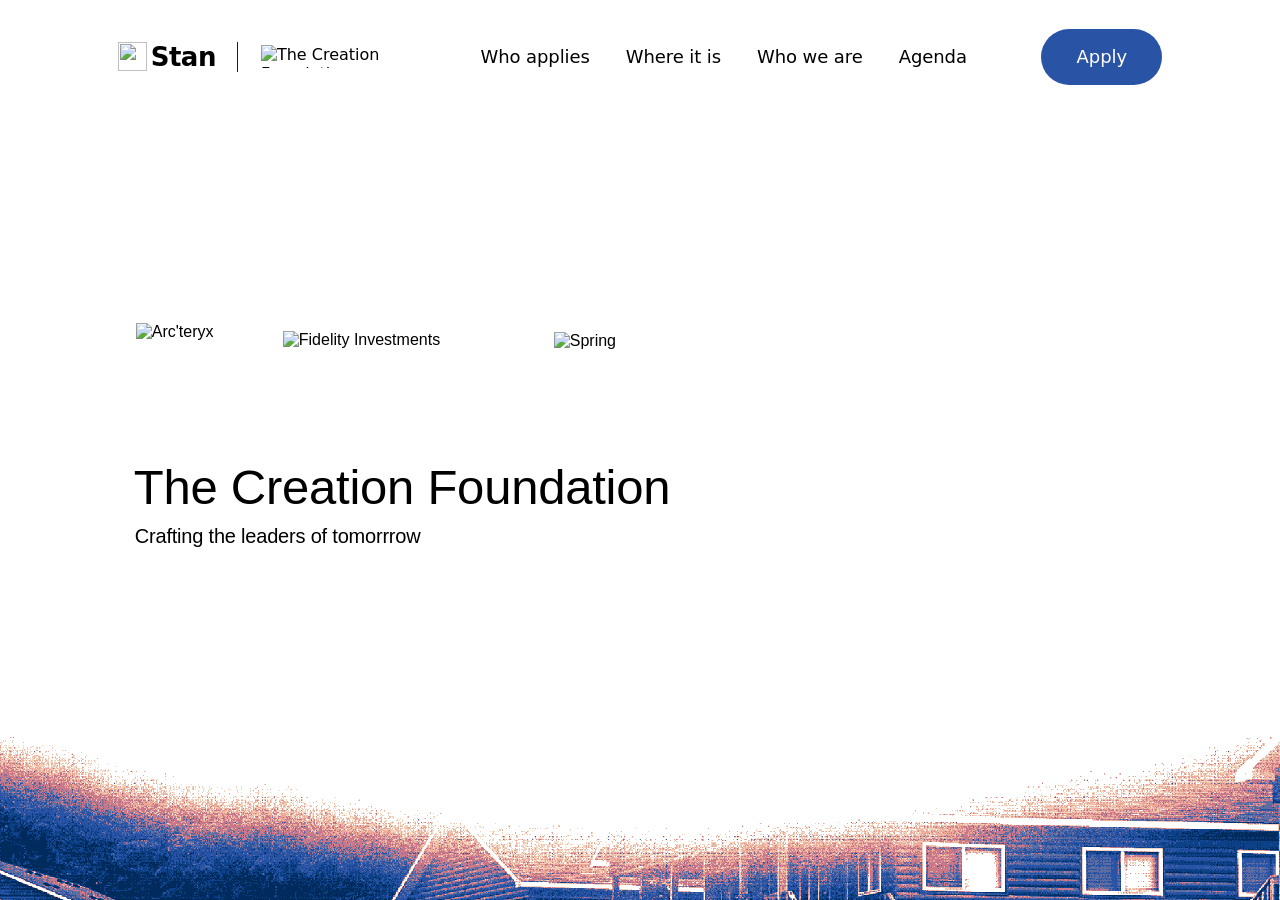
==== index.html @ 9ad48705 "Replace LaunchPad branding with The Creation Foundation Update page title, meta description, aria-la" ====
<!doctype html>
<html lang="en">
<head>
  <meta charset="utf-8">
  <meta name="viewport" content="width=device-width, initial-scale=1">
  <title>The Creation Foundation</title>
  <meta name="description" content="The Creation Foundation — crafting the leaders of tomorrow.">
  <meta name="theme-color" content="#ffffff">
  <link rel="icon" href="assets/img/stan-mark.svg" type="image/svg+xml">
  <link rel="preload" href="assets/fonts/inter-latin.woff2" as="font" type="font/woff2" crossorigin>
  <link rel="preload" href="assets/fonts/plus-jakarta-sans-latin.woff2" as="font" type="font/woff2" crossorigin>
  <link rel="stylesheet" href="styles.css">
</head>
<body>
  <section class="hero">
    <header class="nav">
      <a class="brand" href="/" aria-label="Stan | The Creation Foundation — home">
        <img class="brand__mark" src="assets/img/stan-mark.svg" alt="" width="29" height="29">
        <span class="brand__stan">Stan</span>
        <span class="brand__divider" aria-hidden="true"></span>
        <img class="brand__launchpad" src="assets/img/launchpad-wordmark.svg" alt="The Creation Foundation" width="145" height="23">
      </a>

      <nav class="nav__links" aria-label="Primary">
        <a href="#who-applies">Who applies</a>
        <a href="#where-it-is">Where it is</a>
        <a href="#who-we-are">Who we are</a>
        <a href="#agenda">Agenda</a>
      </nav>

      <a class="btn-apply" href="#apply">Apply</a>
    </header>

    <div class="hero__content">
      <ul class="hero__sponsors" aria-label="Partners">
        <li class="sponsor sponsor--arcteryx"><img src="assets/img/logo-arcteryx.svg" alt="Arc'teryx" width="118" height="79"></li>
        <li class="sponsor sponsor--fidelity"><img src="assets/img/logo-fidelity.svg" alt="Fidelity Investments" width="231" height="52"></li>
        <li class="sponsor sponsor--spring"><img src="assets/img/logo-spring.svg" alt="Spring" width="106" height="65"></li>
      </ul>

      <h1 class="hero__title">The Creation Foundation</h1>
      <p class="hero__subtitle">Crafting the leaders of tomorrrow</p>
    </div>

    <img class="hero__image" src="assets/img/hero-lodge.png" alt="" width="1864" height="238">
  </section>
</body>
</html>
---- styles.css ----
/* ---------- Fonts (self-hosted, SIL Open Font License) ---------- */
@font-face {
  font-family: "Inter";
  font-style: normal;
  font-weight: 100 900;
  font-display: swap;
  src: url("assets/fonts/inter-latin-ext.woff2") format("woff2");
  unicode-range: U+0100-02BA, U+02BD-02C5, U+02C7-02CC, U+02CE-02D7, U+02DD-02FF, U+0304, U+0308, U+0329, U+1D00-1DBF, U+1E00-1E9F, U+1EF2-1EFF, U+2020, U+20A0-20AB, U+20AD-20C0, U+2113, U+2C60-2C7F, U+A720-A7FF;
}
@font-face {
  font-family: "Inter";
  font-style: normal;
  font-weight: 100 900;
  font-display: swap;
  src: url("assets/fonts/inter-latin.woff2") format("woff2");
  unicode-range: U+0000-00FF, U+0131, U+0152-0153, U+02BB-02BC, U+02C6, U+02DA, U+02DC, U+0304, U+0308, U+0329, U+2000-206F, U+20AC, U+2122, U+2191, U+2193, U+2212, U+2215, U+FEFF, U+FFFD;
}
@font-face {
  font-family: "Plus Jakarta Sans";
  font-style: normal;
  font-weight: 200 800;
  font-display: swap;
  src: url("assets/fonts/plus-jakarta-sans-latin-ext.woff2") format("woff2");
  unicode-range: U+0100-02BA, U+02BD-02C5, U+02C7-02CC, U+02CE-02D7, U+02DD-02FF, U+0304, U+0308, U+0329, U+1D00-1DBF, U+1E00-1E9F, U+1EF2-1EFF, U+2020, U+20A0-20AB, U+20AD-20C0, U+2113, U+2C60-2C7F, U+A720-A7FF;
}
@font-face {
  font-family: "Plus Jakarta Sans";
  font-style: normal;
  font-weight: 200 800;
  font-display: swap;
  src: url("assets/fonts/plus-jakarta-sans-latin.woff2") format("woff2");
  unicode-range: U+0000-00FF, U+0131, U+0152-0153, U+02BB-02BC, U+02C6, U+02DA, U+02DC, U+0304, U+0308, U+0329, U+2000-206F, U+20AC, U+2122, U+2191, U+2193, U+2212, U+2215, U+FEFF, U+FFFD;
}

/* ---------- Tokens ---------- */
:root {
  --accent: #2953a5;        /* ocean blue — ramp step 5 */
  --accent-hover: #0c4087;  /* ramp step 6 */
  --ink: #000;
  --bg: #fff;
  --divider: #1c1c1c;

  --font-display: "Inter", "Helvetica Neue", Helvetica, Arial, sans-serif;
  --font-ui: "Plus Jakarta Sans", "Inter", system-ui, sans-serif;

  /* Horizontal page gutter: 172px on a 1870px-wide window. */
  --gutter: clamp(20px, 9.2vw, 172px);
}

/* ---------- Base ---------- */
*,
*::before,
*::after { box-sizing: border-box; }

html { -webkit-text-size-adjust: 100%; }

body {
  margin: 0;
  background: var(--bg);
  color: var(--ink);
  font-family: var(--font-display);
  -webkit-font-smoothing: antialiased;
  -moz-osx-font-smoothing: grayscale;
  text-rendering: optimizeLegibility;
}

img { display: block; max-width: 100%; }

a { color: inherit; text-decoration: none; }

/* ---------- Hero ---------- */
.hero {
  position: relative;
  display: flex;
  flex-direction: column;
  min-height: 100vh;
  min-height: 100svh;
  overflow: hidden;
}

/* ---------- Nav ---------- */
.nav {
  display: flex;
  align-items: center;
  justify-content: space-between;
  gap: 24px;
  padding: 29px var(--gutter) 0;
  font-family: var(--font-ui);
}

.brand {
  display: flex;
  align-items: center;
  flex-shrink: 0;
}

.brand__mark { position: relative; top: -1px; width: 29px; height: 29px; }

.brand__stan {
  margin-left: 4px;
  font-size: 26px;
  font-weight: 700;
  line-height: 1;
  letter-spacing: -0.02em;
}

.brand__divider {
  width: 1px;
  height: 30px;
  margin: 0 23px 0 21px;
  background: var(--divider);
}

.brand__launchpad { position: relative; top: -1px; width: 145px; height: 23px; }

.nav__links {
  display: flex;
  align-items: center;
  gap: 36px;
}

.nav__links a {
  font-size: 18px;
  font-weight: 500;
  line-height: 1;
  letter-spacing: -0.005em;
  white-space: nowrap;
  transition: color 0.15s ease;
}

.nav__links a:hover { color: var(--accent); }

.btn-apply {
  display: inline-flex;
  align-items: center;
  justify-content: center;
  flex-shrink: 0;
  height: 56px;
  padding: 0 35px;
  border-radius: 999px;
  background: var(--accent);
  color: #fff;
  font-size: 18px;
  font-weight: 500;
  line-height: 1;
  transition: background-color 0.15s ease;
}

.btn-apply:hover { background: var(--accent-hover); }

.nav a:focus-visible {
  outline: 2px solid var(--accent);
  outline-offset: 4px;
  border-radius: 4px;
}
.nav .btn-apply:focus-visible { border-radius: 999px; }

/* ---------- Hero content ---------- */
.hero__content {
  margin: auto 0;
  padding: 50px var(--gutter) 0 calc(var(--gutter) + 18px);
}

.hero__sponsors {
  --s: 1;
  display: flex;
  align-items: flex-start;
  margin: 0;
  padding: 0;
  list-style: none;
}

.sponsor img { width: auto; }
.sponsor--arcteryx img { height: calc(79px * var(--s)); }
.sponsor--fidelity { margin: calc(8px * var(--s)) 0 0 calc(29px * var(--s)); }
.sponsor--fidelity img { height: calc(52px * var(--s)); }
.sponsor--spring { margin: calc(9px * var(--s)) 0 0 calc(40px * var(--s)); }
.sponsor--spring img { height: calc(65px * var(--s)); }

.hero__title {
  margin: 61px 0 0 -2px;
  font-size: 49px;
  font-weight: 400;
  line-height: 1;
  letter-spacing: -0.005em;
}

.hero__subtitle {
  margin: 12px 0 0 -1px;
  font-size: 20px;
  font-weight: 420;
  line-height: 1.2;
  letter-spacing: -0.01em;
}

/* Dithered lodge photo, anchored to the bottom of the hero.
   8-step sunset ramp (white → peach → rose → periwinkle → ocean → navy),
   luminance-matched to the original purple ramp.
   Kept pixel-crisp so the dither pattern never blurs. */
.hero__image {
  width: 100%;
  height: auto;
  min-height: 150px;
  object-fit: cover;
  object-position: 70% 100%;
  image-rendering: pixelated;
  -webkit-user-drag: none;
  user-select: none;
  pointer-events: none;
}

/* ---------- Responsive ---------- */
@media (max-width: 1100px) {
  .nav { flex-wrap: wrap; row-gap: 20px; }
  .nav__links { order: 3; width: 100%; justify-content: center; gap: 28px; }
}

@media (max-width: 720px) {
  :root { --gutter: 20px; }
  .nav { padding-top: 20px; }
  .brand__mark { width: 24px; height: 24px; }
  .brand__stan { font-size: 21px; margin-left: 4px; }
  .brand__divider { height: 24px; margin: 0 14px; }
  .brand__launchpad { width: 116px; height: auto; }
  .btn-apply { height: 44px; padding: 0 24px; font-size: 16px; }
  .nav__links { justify-content: space-between; gap: 12px; }
  .nav__links a { font-size: 15px; }

  .hero__content { padding-top: 40px; padding-left: var(--gutter); }
  .hero__sponsors { --s: 0.62; }
  .hero__title { margin-top: 40px; font-size: clamp(30px, 8.4vw, 40px); line-height: 1.1; }
  .hero__subtitle { margin-top: 12px; font-size: 17px; }
  .hero__image { min-height: 190px; margin-top: 48px; }
}

@media (max-width: 380px) {
  .nav { column-gap: 12px; }
  .brand__stan { font-size: 19px; }
  .brand__divider { height: 22px; margin: 0 8px; }
  .brand__launchpad { width: 92px; }
  .btn-apply { height: 40px; padding: 0 16px; font-size: 15px; }
  .nav__links { flex-wrap: wrap; justify-content: space-between; gap: 6px; }
  .nav__links a { font-size: 12.5px; }
}

@media (prefers-reduced-motion: reduce) {
  * { transition: none !important; }
}
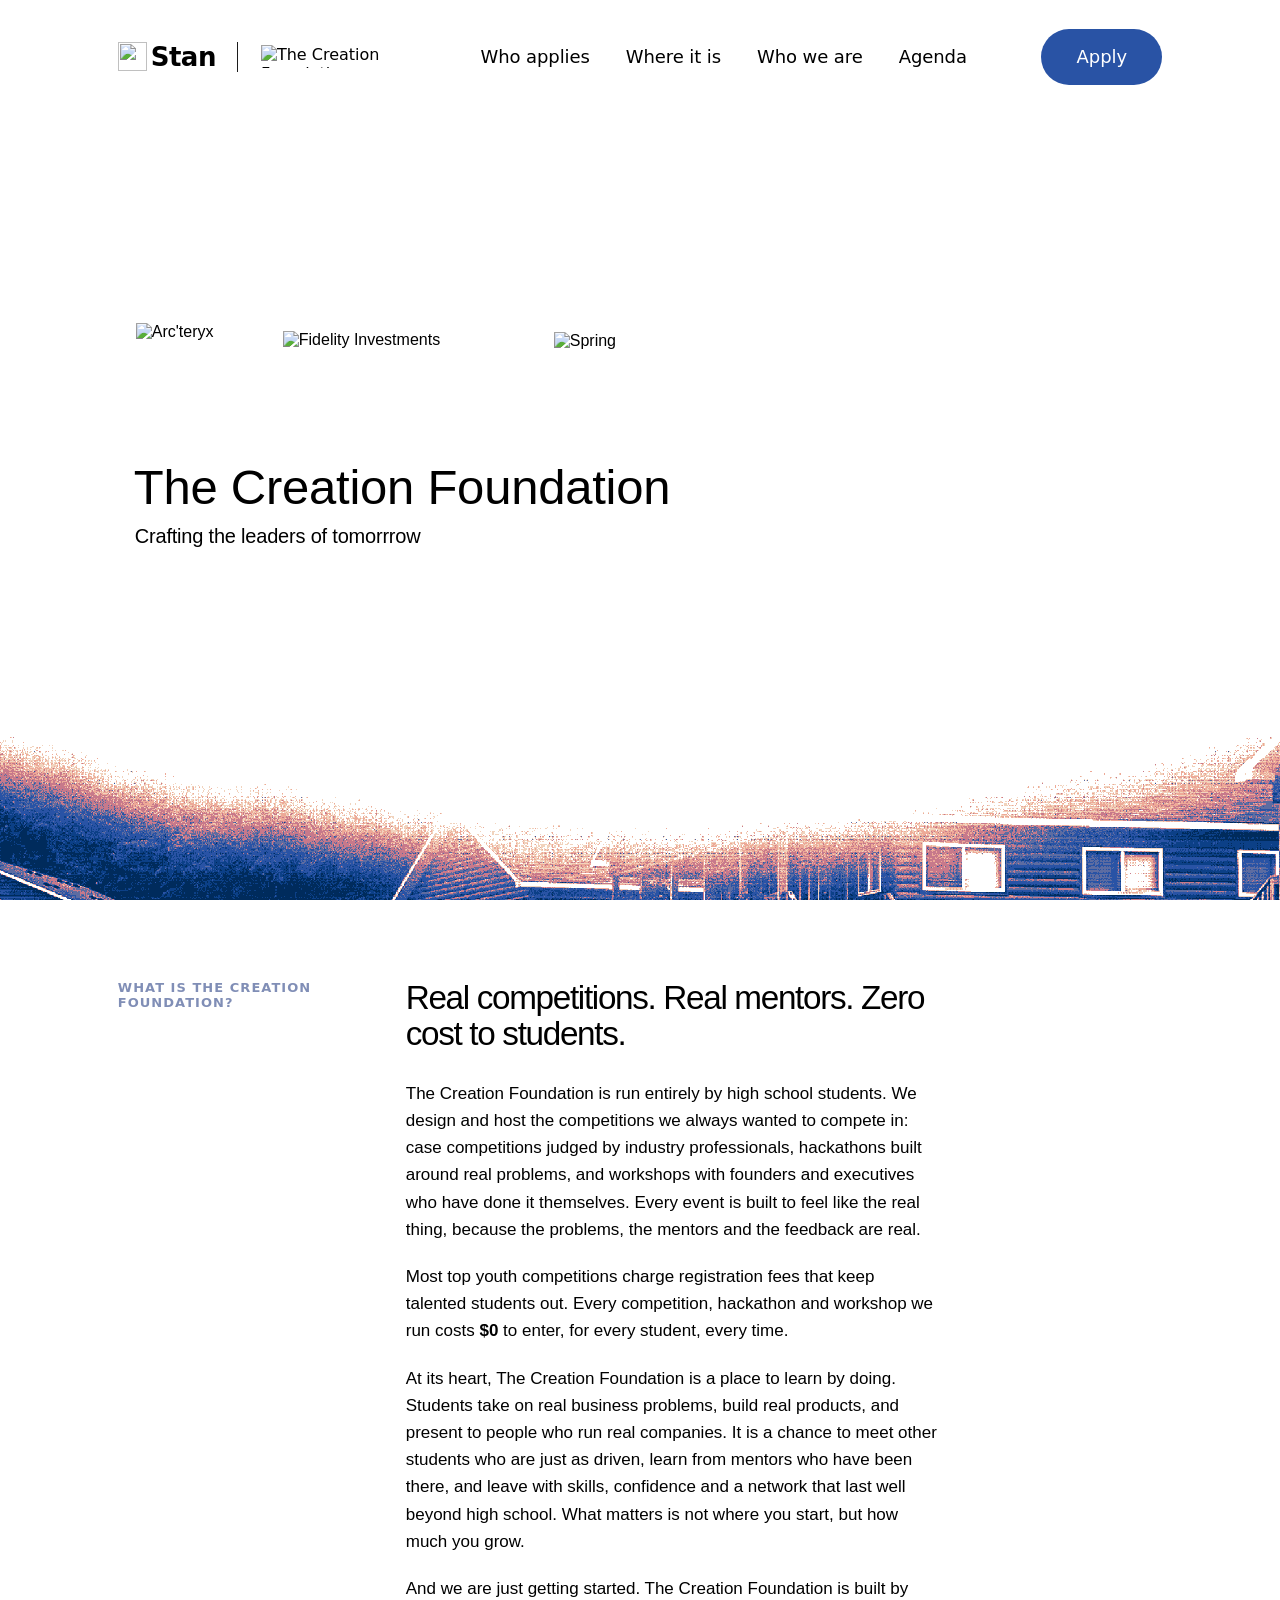
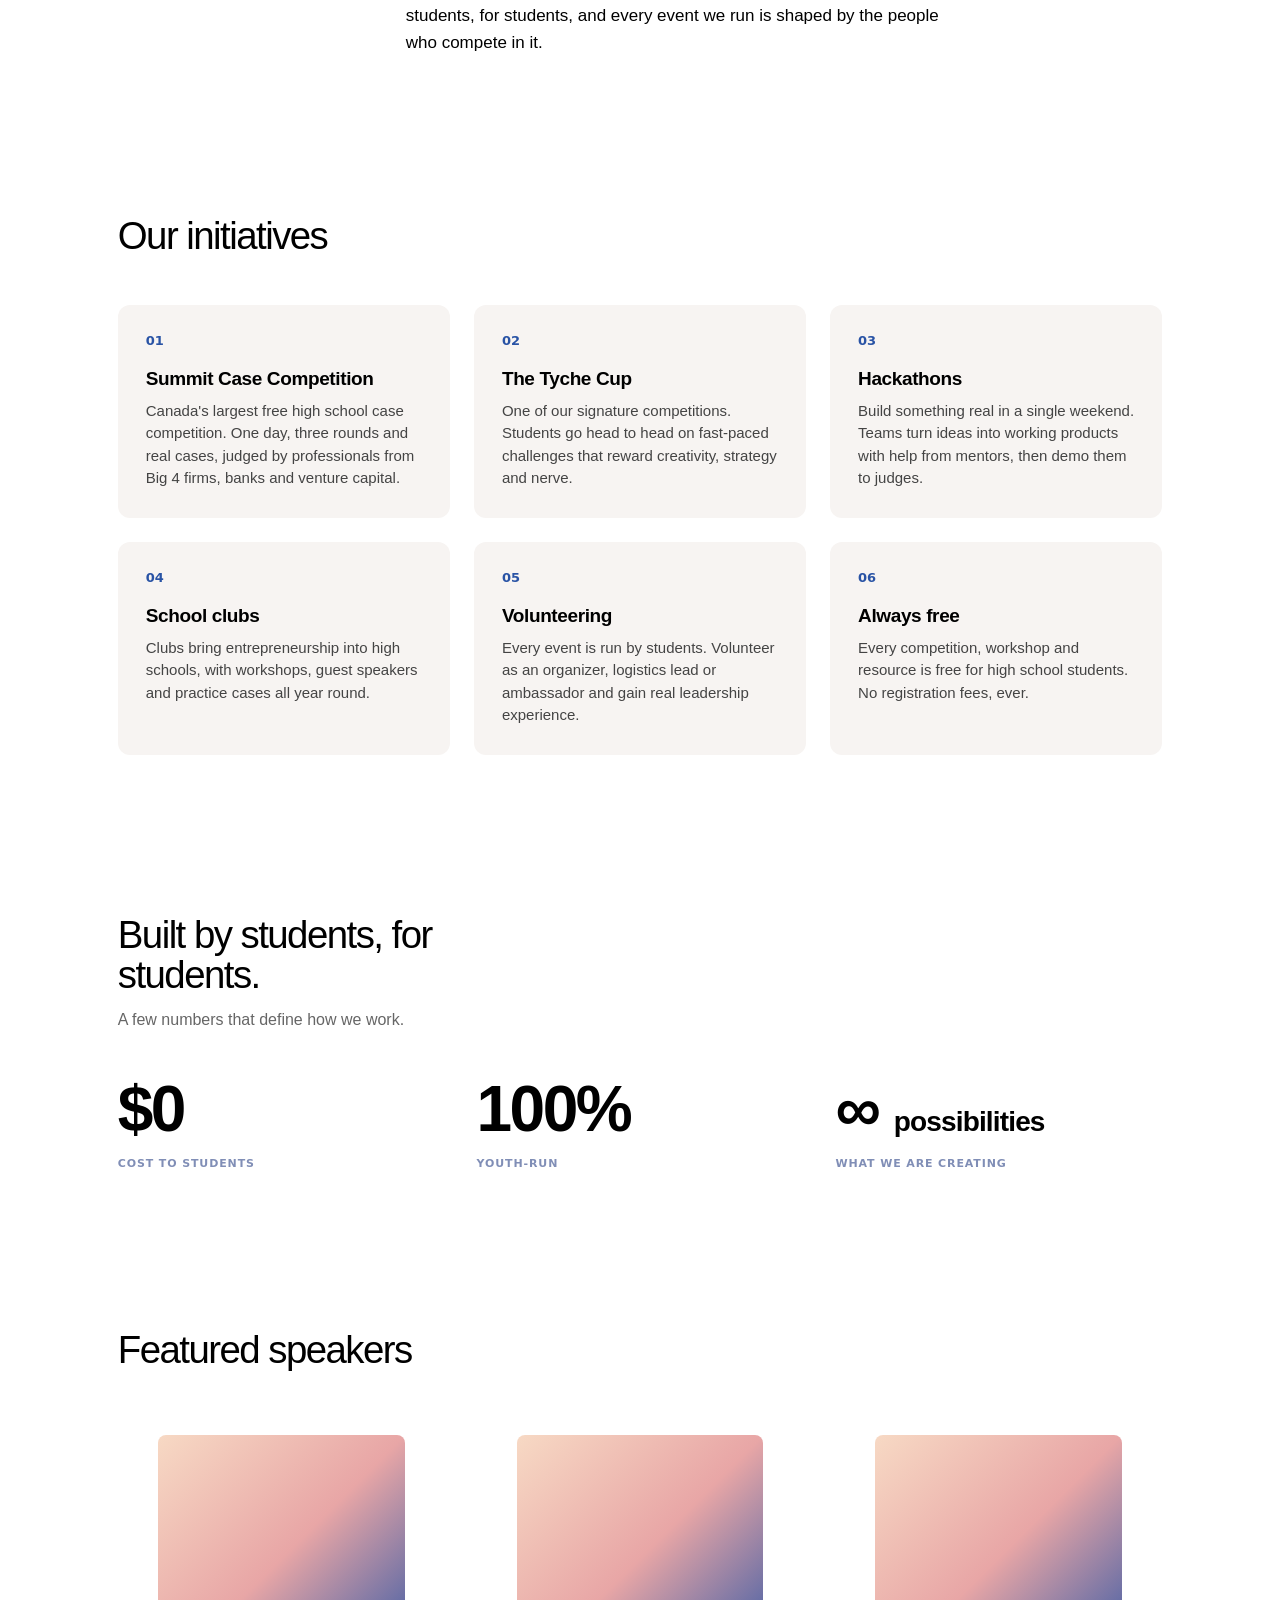
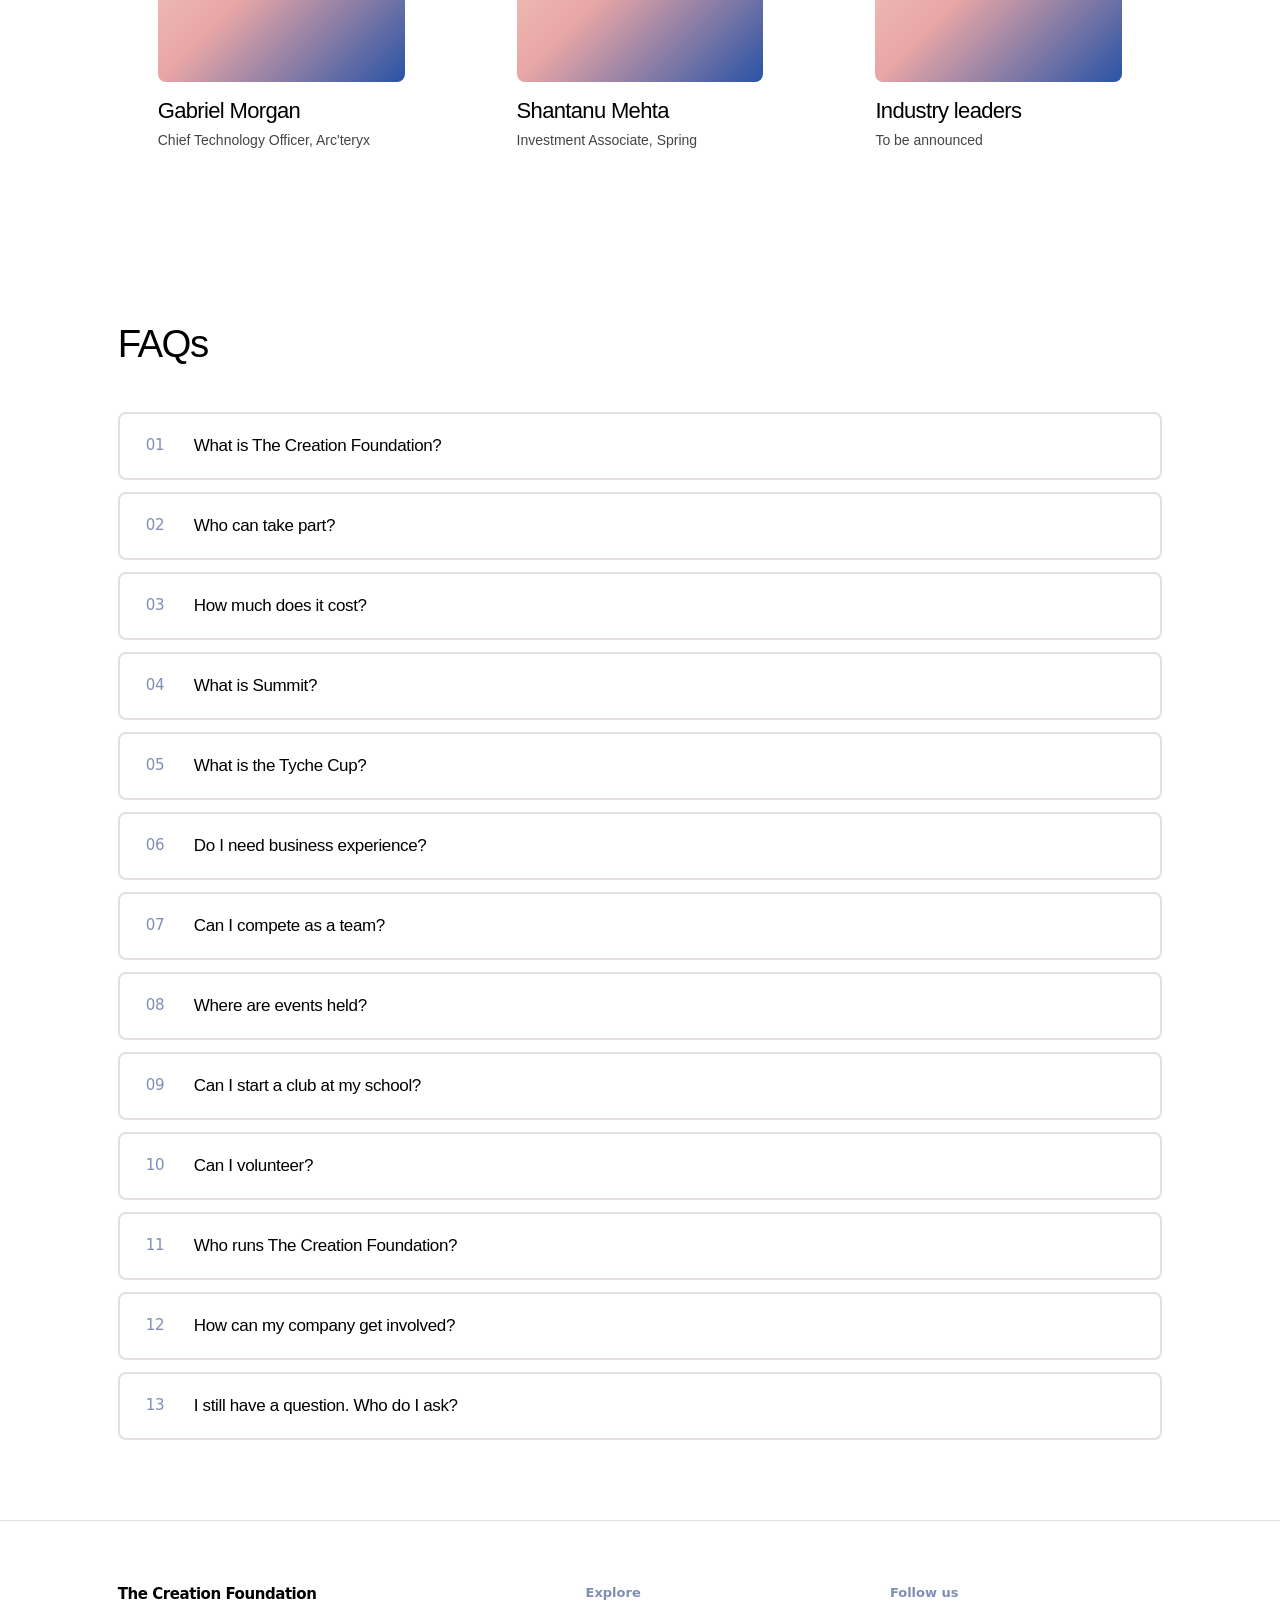
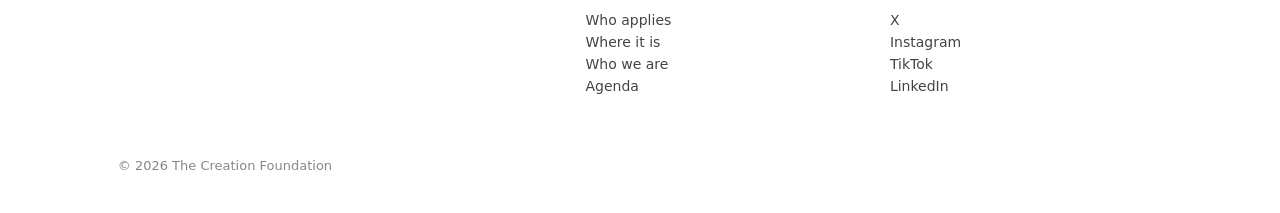
==== commit dd1073dc: "Add about, initiatives, stats, speakers, FAQ and footer sections Site previously shipped hero-only; " ====
--- a/index.html
+++ b/index.html
@@ -44,5 +44,181 @@
 
     <img class="hero__image" src="assets/img/hero-lodge.png" alt="" width="1864" height="238">
   </section>
+
+  <section class="about" id="who-we-are">
+    <p class="eyebrow">What is The Creation Foundation?</p>
+    <div class="about__body">
+      <h2 class="about__heading">Real competitions. Real mentors. Zero cost to students.</h2>
+      <p>The Creation Foundation is run entirely by high school students. We design and host the competitions we always wanted to compete in: case competitions judged by industry professionals, hackathons built around real problems, and workshops with founders and executives who have done it themselves. Every event is built to feel like the real thing, because the problems, the mentors and the feedback are real.</p>
+      <p>Most top youth competitions charge registration fees that keep talented students out. Every competition, hackathon and workshop we run costs <strong>$0</strong> to enter, for every student, every time.</p>
+      <p>At its heart, The Creation Foundation is a place to learn by doing. Students take on real business problems, build real products, and present to people who run real companies. It is a chance to meet other students who are just as driven, learn from mentors who have been there, and leave with skills, confidence and a network that last well beyond high school. What matters is not where you start, but how much you grow.</p>
+      <p>And we are just getting started. The Creation Foundation is built by students, for students, and every event we run is shaped by the people who compete in it.</p>
+    </div>
+  </section>
+
+  <section class="initiatives" id="who-applies">
+    <h2 class="section-heading">Our initiatives</h2>
+    <div class="initiatives__grid">
+      <article class="initiative-card">
+        <span class="initiative-card__badge">01</span>
+        <h3>Summit Case Competition</h3>
+        <p>Canada's largest free high school case competition. One day, three rounds and real cases, judged by professionals from Big 4 firms, banks and venture capital.</p>
+      </article>
+      <article class="initiative-card">
+        <span class="initiative-card__badge">02</span>
+        <h3>The Tyche Cup</h3>
+        <p>One of our signature competitions. Students go head to head on fast-paced challenges that reward creativity, strategy and nerve.</p>
+      </article>
+      <article class="initiative-card">
+        <span class="initiative-card__badge">03</span>
+        <h3>Hackathons</h3>
+        <p>Build something real in a single weekend. Teams turn ideas into working products with help from mentors, then demo them to judges.</p>
+      </article>
+      <article class="initiative-card">
+        <span class="initiative-card__badge">04</span>
+        <h3>School clubs</h3>
+        <p>Clubs bring entrepreneurship into high schools, with workshops, guest speakers and practice cases all year round.</p>
+      </article>
+      <article class="initiative-card">
+        <span class="initiative-card__badge">05</span>
+        <h3>Volunteering</h3>
+        <p>Every event is run by students. Volunteer as an organizer, logistics lead or ambassador and gain real leadership experience.</p>
+      </article>
+      <article class="initiative-card">
+        <span class="initiative-card__badge">06</span>
+        <h3>Always free</h3>
+        <p>Every competition, workshop and resource is free for high school students. No registration fees, ever.</p>
+      </article>
+    </div>
+  </section>
+
+  <section class="stats">
+    <h2 class="section-heading">Built by students, for students.</h2>
+    <p class="stats__sub">A few numbers that define how we work.</p>
+    <div class="stats__grid">
+      <div class="stat">
+        <p class="stat__value">$0</p>
+        <p class="stat__label">Cost to students</p>
+      </div>
+      <div class="stat">
+        <p class="stat__value">100%</p>
+        <p class="stat__label">Youth-run</p>
+      </div>
+      <div class="stat">
+        <p class="stat__value">&infin; <span class="stat__value-word">possibilities</span></p>
+        <p class="stat__label">What we are creating</p>
+      </div>
+    </div>
+  </section>
+
+  <section class="speakers">
+    <h2 class="section-heading">Featured speakers</h2>
+    <div class="speakers__grid">
+      <figure class="speaker-card">
+        <div class="speaker-card__photo speaker-card__photo--tba"></div>
+        <figcaption>
+          <p class="speaker-card__name">Gabriel Morgan</p>
+          <p class="speaker-card__title">Chief Technology Officer, Arc'teryx</p>
+        </figcaption>
+      </figure>
+      <figure class="speaker-card">
+        <div class="speaker-card__photo speaker-card__photo--tba"></div>
+        <figcaption>
+          <p class="speaker-card__name">Shantanu Mehta</p>
+          <p class="speaker-card__title">Investment Associate, Spring</p>
+        </figcaption>
+      </figure>
+      <figure class="speaker-card">
+        <div class="speaker-card__photo speaker-card__photo--tba"></div>
+        <figcaption>
+          <p class="speaker-card__name">Industry leaders</p>
+          <p class="speaker-card__title">To be announced</p>
+        </figcaption>
+      </figure>
+    </div>
+  </section>
+
+  <section class="faq" id="agenda">
+    <h2 class="section-heading">FAQs</h2>
+    <div class="faq__list">
+      <details class="faq-item">
+        <summary><span class="faq-item__num">01</span>What is The Creation Foundation?</summary>
+        <p>We are a youth-run nonprofit. We run free case competitions, hackathons, school clubs and volunteer programs for high school students.</p>
+      </details>
+      <details class="faq-item">
+        <summary><span class="faq-item__num">02</span>Who can take part?</summary>
+        <p>Any high school student. No experience is needed, just curiosity and the drive to learn.</p>
+      </details>
+      <details class="faq-item">
+        <summary><span class="faq-item__num">03</span>How much does it cost?</summary>
+        <p>Nothing. Every competition, hackathon, workshop and club is free for students.</p>
+      </details>
+      <details class="faq-item">
+        <summary><span class="faq-item__num">04</span>What is Summit?</summary>
+        <p>Summit is Canada's largest free high school case competition: one day, three rounds, teams of five, and judges from Big 4 firms, investment banks and venture capital.</p>
+      </details>
+      <details class="faq-item">
+        <summary><span class="faq-item__num">05</span>What is the Tyche Cup?</summary>
+        <p>The Tyche Cup is one of our signature competitions, named after the Greek goddess of fortune. It is a fast-paced challenge that rewards creativity, strategy and quick thinking.</p>
+      </details>
+      <details class="faq-item">
+        <summary><span class="faq-item__num">06</span>Do I need business experience?</summary>
+        <p>No. Many of our competitors are doing their first case or hackathon. We run workshops beforehand so everyone starts ready.</p>
+      </details>
+      <details class="faq-item">
+        <summary><span class="faq-item__num">07</span>Can I compete as a team?</summary>
+        <p>Yes. Most of our competitions are team-based. Team sizes and rules are shared with each event.</p>
+      </details>
+      <details class="faq-item">
+        <summary><span class="faq-item__num">08</span>Where are events held?</summary>
+        <p>Venue details are announced with each event.</p>
+      </details>
+      <details class="faq-item">
+        <summary><span class="faq-item__num">09</span>Can I start a club at my school?</summary>
+        <p>Yes. Reach out and we will help you set up a chapter, with resources, workshop materials and speakers.</p>
+      </details>
+      <details class="faq-item">
+        <summary><span class="faq-item__num">10</span>Can I volunteer?</summary>
+        <p>Yes. Students help organize every event we run, and it is one of the best ways to build real leadership experience.</p>
+      </details>
+      <details class="faq-item">
+        <summary><span class="faq-item__num">11</span>Who runs The Creation Foundation?</summary>
+        <p>High school students. Every part of the organization, from events to partnerships, is led by youth.</p>
+      </details>
+      <details class="faq-item">
+        <summary><span class="faq-item__num">12</span>How can my company get involved?</summary>
+        <p>We partner with companies and leaders who want to support the next generation of founders, through judging, mentoring, speaking or sponsorship.</p>
+      </details>
+      <details class="faq-item">
+        <summary><span class="faq-item__num">13</span>I still have a question. Who do I ask?</summary>
+        <p>Email <a href="mailto:hello@thecreationfoundation.org">hello@thecreationfoundation.org</a>.</p>
+      </details>
+    </div>
+  </section>
+
+  <footer class="site-footer" id="where-it-is">
+    <div class="site-footer__col">
+      <p class="site-footer__brand">The Creation Foundation</p>
+    </div>
+    <div class="site-footer__col">
+      <p class="site-footer__heading">Explore</p>
+      <nav>
+        <a href="#who-applies">Who applies</a>
+        <a href="#where-it-is">Where it is</a>
+        <a href="#who-we-are">Who we are</a>
+        <a href="#agenda">Agenda</a>
+      </nav>
+    </div>
+    <div class="site-footer__col">
+      <p class="site-footer__heading">Follow us</p>
+      <nav>
+        <a href="https://twitter.com" target="_blank" rel="noopener noreferrer">X</a>
+        <a href="https://instagram.com" target="_blank" rel="noopener noreferrer">Instagram</a>
+        <a href="https://tiktok.com" target="_blank" rel="noopener noreferrer">TikTok</a>
+        <a href="https://linkedin.com" target="_blank" rel="noopener noreferrer">LinkedIn</a>
+      </nav>
+    </div>
+    <p class="site-footer__copyright">&copy; 2026 The Creation Foundation</p>
+  </footer>
 </body>
 </html>
--- a/styles.css
+++ b/styles.css
@@ -243,6 +243,280 @@
   .nav__links a { font-size: 12.5px; }
 }
 
+/* ---------- Shared section layout ---------- */
+.eyebrow {
+  margin: 0 0 16px;
+  font-family: var(--font-ui);
+  font-size: 13px;
+  font-weight: 600;
+  text-transform: uppercase;
+  letter-spacing: 0.08em;
+  color: #808eb6;
+}
+
+.section-heading {
+  margin: 0 0 48px;
+  max-width: 20ch;
+  font-size: clamp(28px, 3vw, 40px);
+  font-weight: 500;
+  line-height: 1.05;
+  letter-spacing: -0.04em;
+}
+
+section.about,
+section.initiatives,
+section.stats,
+section.speakers,
+section.faq {
+  padding: 80px var(--gutter);
+}
+
+/* ---------- About ---------- */
+.about {
+  display: grid;
+  grid-template-columns: 14rem minmax(0, 1fr);
+  gap: 64px;
+}
+
+.about__body {
+  max-width: 60ch;
+}
+
+.about__heading {
+  margin: 0 0 28px;
+  font-size: clamp(24px, 2.6vw, 38px);
+  font-weight: 500;
+  line-height: 1.08;
+  letter-spacing: -0.04em;
+}
+
+.about__body p {
+  margin: 0 0 20px;
+  font-size: 17px;
+  line-height: 1.6;
+}
+
+.about__body p:last-child { margin-bottom: 0; }
+
+/* ---------- Initiatives ---------- */
+.initiatives__grid {
+  display: grid;
+  grid-template-columns: repeat(3, 1fr);
+  gap: 24px;
+}
+
+.initiative-card {
+  padding: 28px;
+  border-radius: 12px;
+  background: #f7f4f2;
+}
+
+.initiative-card__badge {
+  display: block;
+  margin-bottom: 20px;
+  font-family: var(--font-ui);
+  font-size: 13px;
+  font-weight: 600;
+  color: var(--accent);
+}
+
+.initiative-card h3 {
+  margin: 0 0 10px;
+  font-size: 19px;
+  font-weight: 600;
+  letter-spacing: -0.02em;
+}
+
+.initiative-card p {
+  margin: 0;
+  font-size: 15px;
+  line-height: 1.5;
+  color: #444;
+}
+
+/* ---------- Stats ---------- */
+.stats__sub {
+  margin: -32px 0 48px;
+  font-size: 16px;
+  color: #666;
+}
+
+.stats__grid {
+  display: grid;
+  grid-template-columns: repeat(3, 1fr);
+  gap: 32px;
+}
+
+.stat__value {
+  margin: 0;
+  font-size: clamp(40px, 5vw, 64px);
+  font-weight: 600;
+  letter-spacing: -0.04em;
+  line-height: 1;
+}
+
+.stat__value-word {
+  font-size: 28px;
+  font-weight: 600;
+  letter-spacing: -0.03em;
+}
+
+.stat__label {
+  margin: 16px 0 0;
+  font-family: var(--font-ui);
+  font-size: 11px;
+  font-weight: 600;
+  text-transform: uppercase;
+  letter-spacing: 0.08em;
+  color: #808eb6;
+}
+
+/* ---------- Speakers ---------- */
+.speakers__grid {
+  display: grid;
+  grid-template-columns: repeat(3, 1fr);
+  gap: 32px;
+}
+
+.speaker-card__photo {
+  aspect-ratio: 1 / 1;
+  border-radius: 8px;
+  background: #ebf0fe;
+}
+
+.speaker-card__photo--tba {
+  background: linear-gradient(135deg, #f7d9c4, #e8a6a6, var(--accent));
+}
+
+.speaker-card figcaption { margin-top: 16px; }
+
+.speaker-card__name {
+  margin: 0;
+  font-size: 22px;
+  font-weight: 500;
+  letter-spacing: -0.03em;
+}
+
+.speaker-card__title {
+  margin: 8px 0 0;
+  font-size: 14px;
+  font-weight: 500;
+  color: #444;
+}
+
+/* ---------- FAQ ---------- */
+.faq__list {
+  display: flex;
+  flex-direction: column;
+  gap: 12px;
+}
+
+.faq-item {
+  border: 2px solid #e5e0dc;
+  border-radius: 8px;
+  transition: background-color 0.15s ease;
+}
+
+.faq-item[open],
+.faq-item:hover { background: #f7f4f2; }
+
+.faq-item summary {
+  display: flex;
+  gap: 20px;
+  padding: 22px 26px;
+  cursor: pointer;
+  list-style: none;
+  font-size: 17px;
+  font-weight: 500;
+  letter-spacing: -0.02em;
+}
+
+.faq-item summary::-webkit-details-marker { display: none; }
+
+.faq-item__num {
+  flex-shrink: 0;
+  width: 28px;
+  font-family: var(--font-ui);
+  font-size: 15px;
+  color: #808eb6;
+}
+
+.faq-item p {
+  margin: 0;
+  padding: 0 26px 26px 74px;
+  font-size: 15px;
+  line-height: 1.5;
+  color: #444;
+}
+
+.faq-item a { color: var(--accent); text-decoration: underline; }
+
+/* ---------- Footer ---------- */
+.site-footer {
+  display: grid;
+  grid-template-columns: 1.6fr 1fr 1fr;
+  gap: 32px;
+  padding: 64px var(--gutter) 40px;
+  border-top: 1px solid #e5e0dc;
+  font-family: var(--font-ui);
+}
+
+.site-footer__brand {
+  margin: 0;
+  font-size: 15px;
+  font-weight: 600;
+  letter-spacing: -0.03em;
+}
+
+.site-footer__heading {
+  margin: 0 0 12px;
+  font-size: 13px;
+  font-weight: 600;
+  color: #808eb6;
+}
+
+.site-footer nav {
+  display: flex;
+  flex-direction: column;
+  gap: 6px;
+}
+
+.site-footer nav a {
+  font-size: 14px;
+  color: #444;
+  transition: color 0.15s ease;
+}
+
+.site-footer nav a:hover { color: var(--ink); }
+
+.site-footer__copyright {
+  grid-column: 1 / -1;
+  margin: 32px 0 0;
+  font-size: 13px;
+  color: #888;
+}
+
+/* ---------- Responsive: new sections ---------- */
+@media (max-width: 900px) {
+  .about { grid-template-columns: 1fr; gap: 24px; }
+  .initiatives__grid,
+  .speakers__grid { grid-template-columns: repeat(2, 1fr); }
+  .stats__grid { grid-template-columns: 1fr; gap: 40px; }
+  .site-footer { grid-template-columns: 1fr 1fr; }
+}
+
+@media (max-width: 640px) {
+  section.about,
+  section.initiatives,
+  section.stats,
+  section.speakers,
+  section.faq { padding: 56px var(--gutter); }
+  .initiatives__grid,
+  .speakers__grid { grid-template-columns: 1fr; }
+  .faq-item p { padding-left: 26px; }
+  .site-footer { grid-template-columns: 1fr; padding-top: 48px; }
+}
+
 @media (prefers-reduced-motion: reduce) {
   * { transition: none !important; }
 }
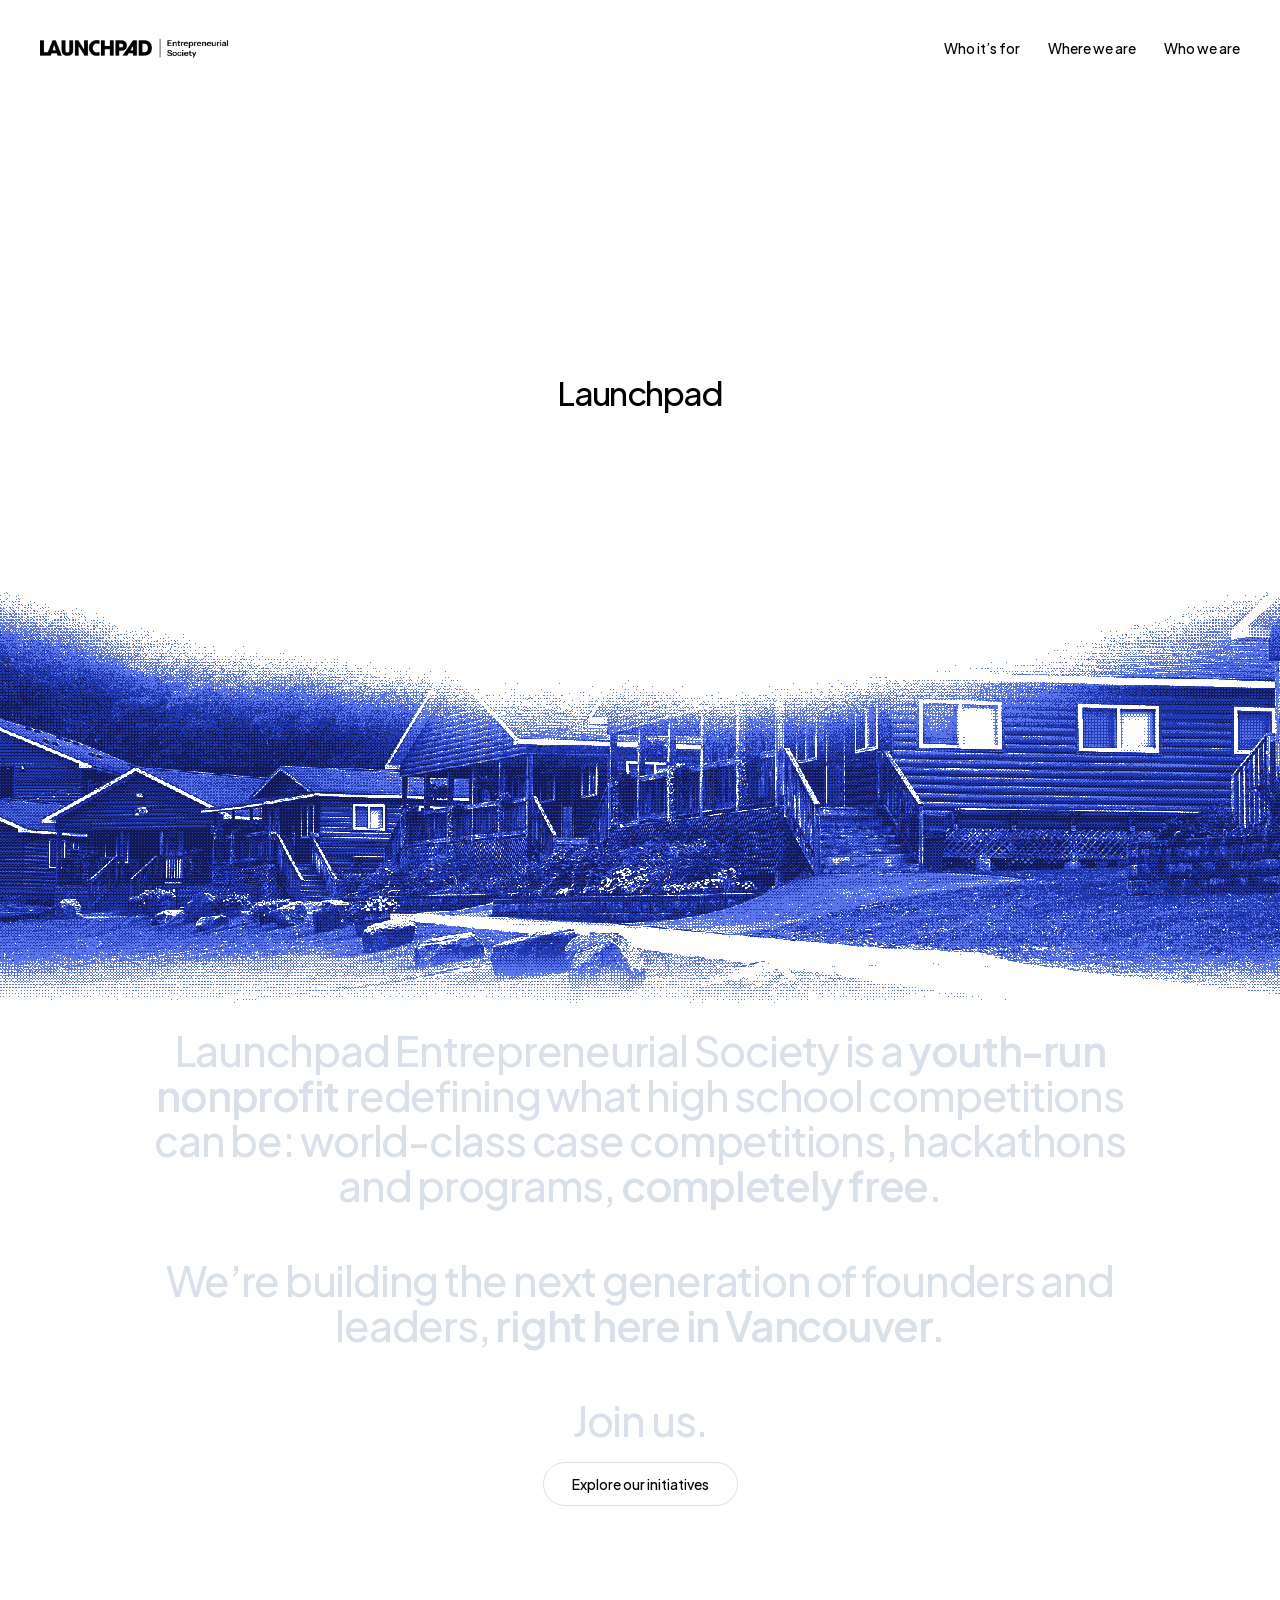
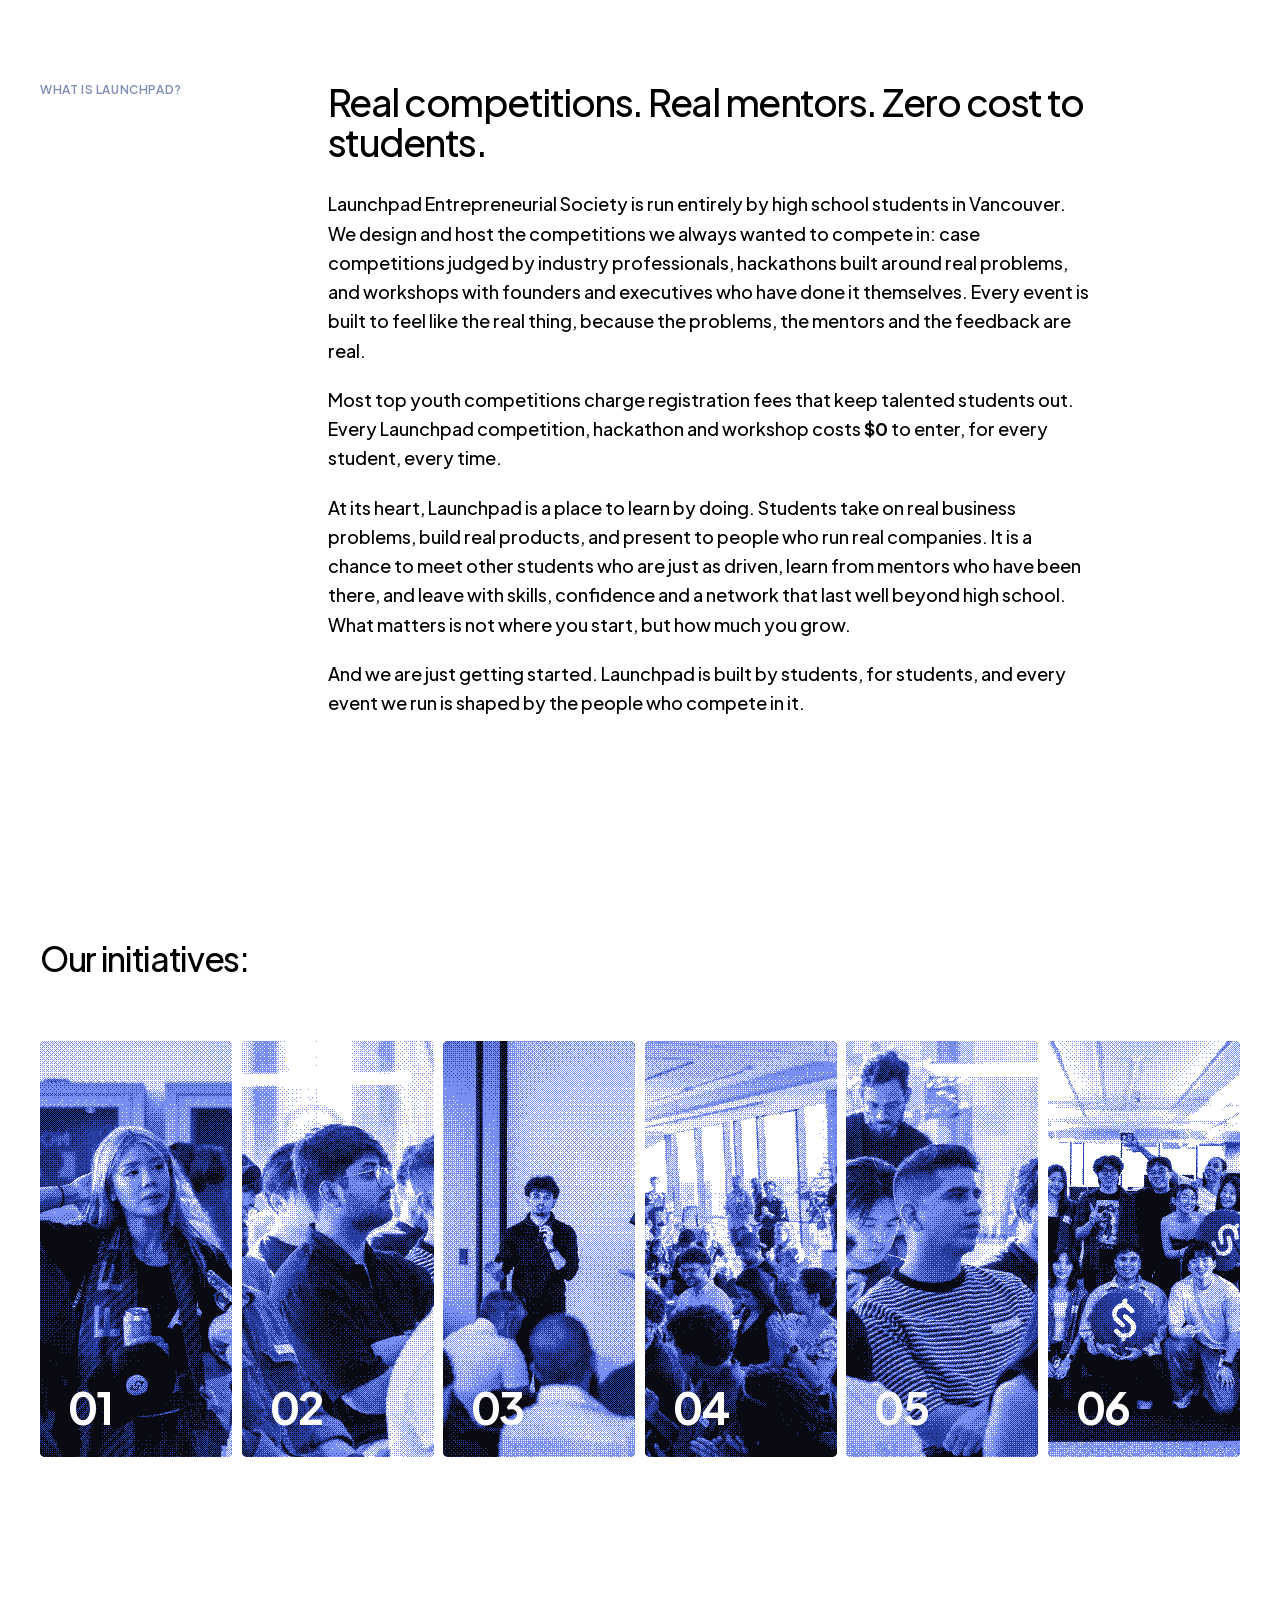
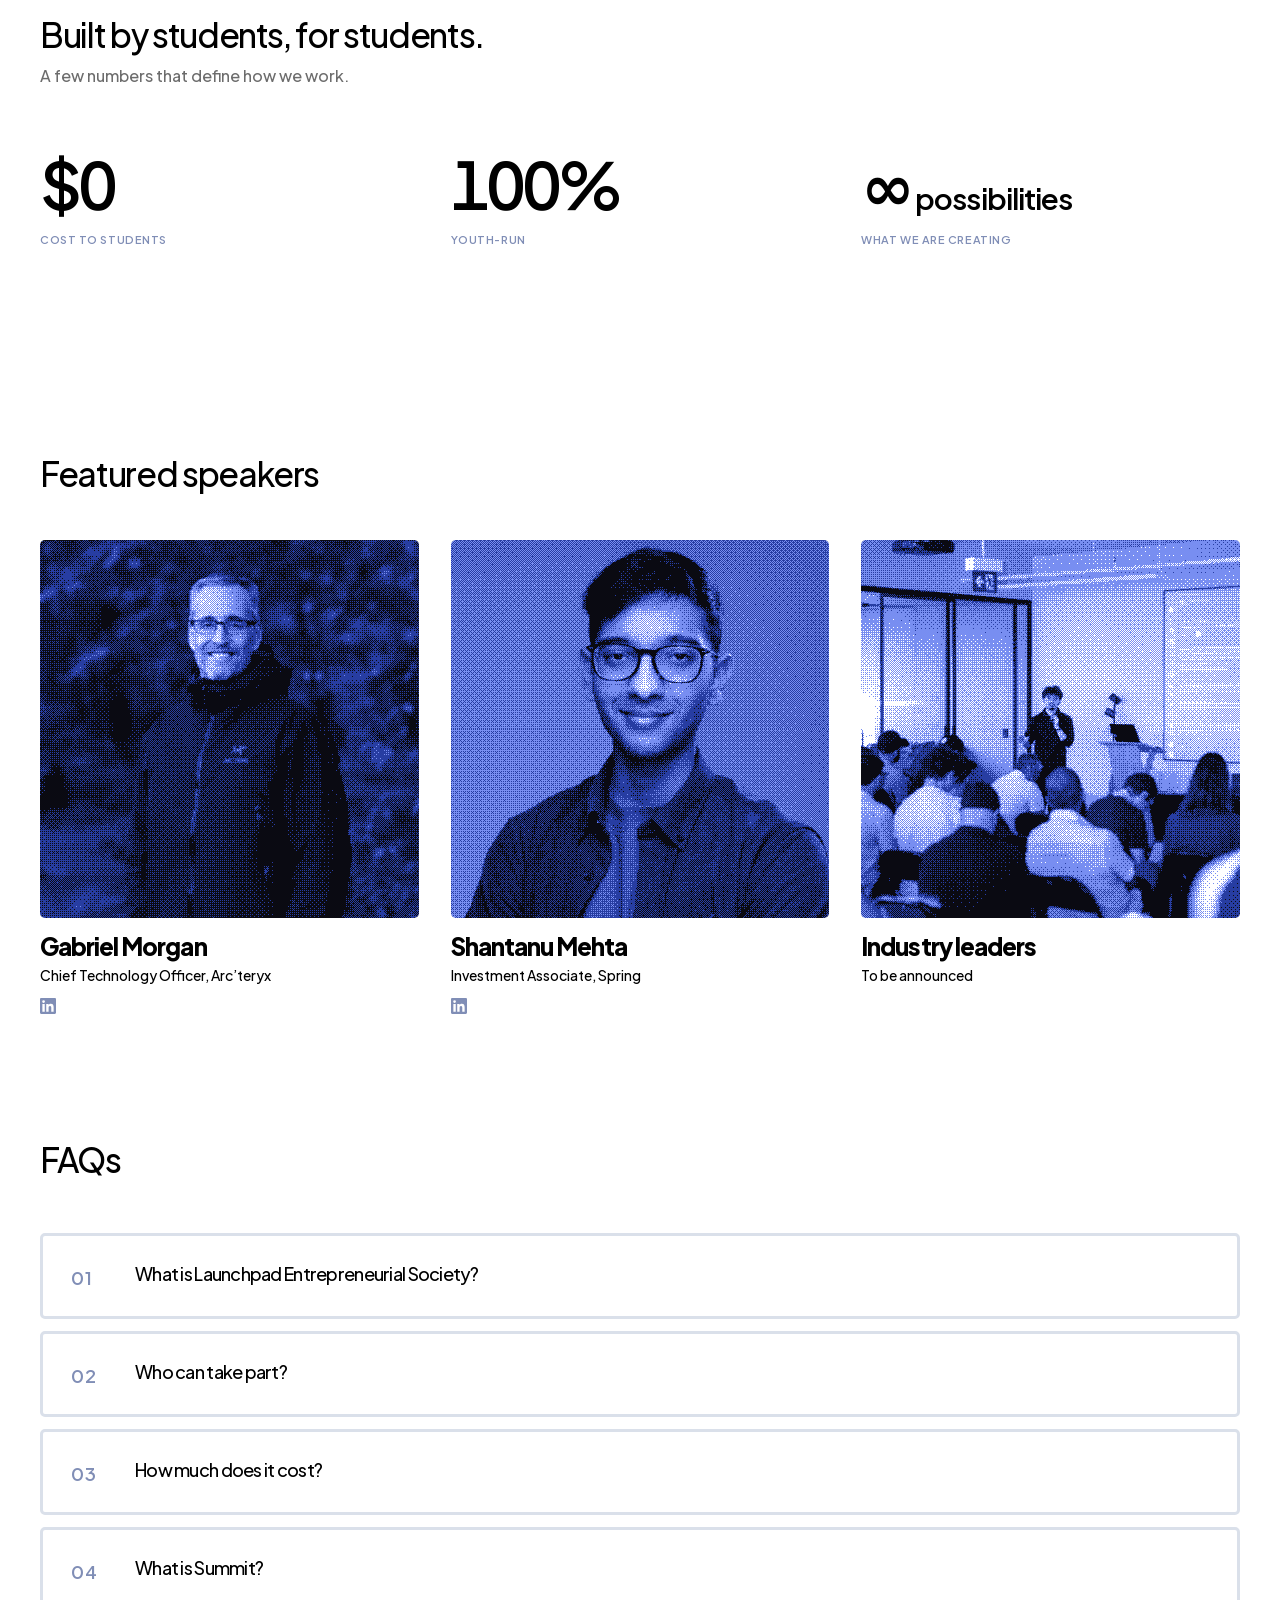
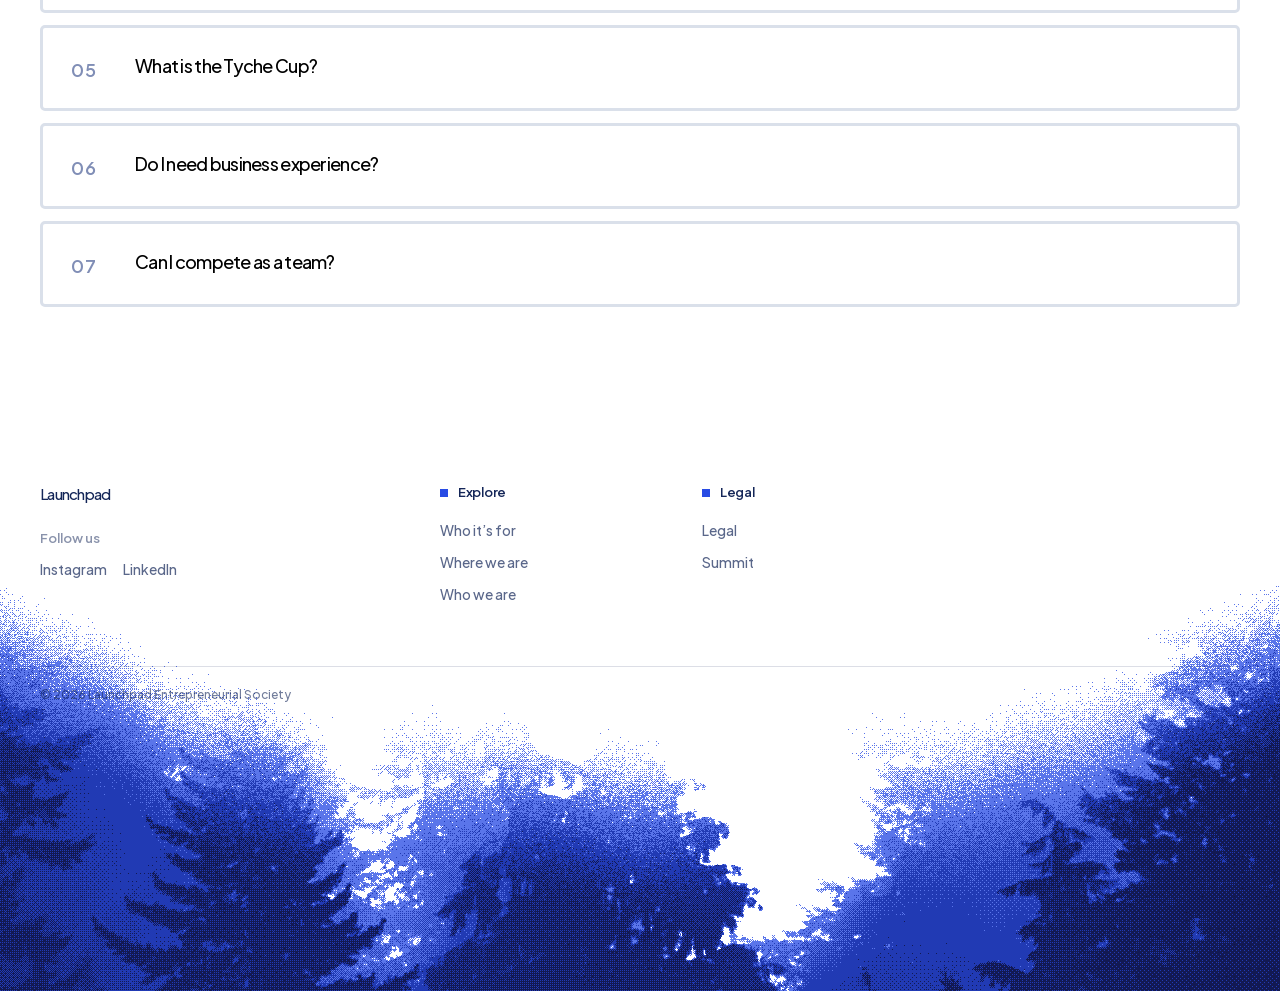
==== commit 937425bc: "Merge Launchpad Next.js mirror from VevanD757/Launchpad-Website Adopts the full mirrored build (laun" ====
--- a/index.html
+++ b/index.html
@@ -1,224 +1 @@
-<!doctype html>
-<html lang="en">
-<head>
-  <meta charset="utf-8">
-  <meta name="viewport" content="width=device-width, initial-scale=1">
-  <title>The Creation Foundation</title>
-  <meta name="description" content="The Creation Foundation — crafting the leaders of tomorrow.">
-  <meta name="theme-color" content="#ffffff">
-  <link rel="icon" href="assets/img/stan-mark.svg" type="image/svg+xml">
-  <link rel="preload" href="assets/fonts/inter-latin.woff2" as="font" type="font/woff2" crossorigin>
-  <link rel="preload" href="assets/fonts/plus-jakarta-sans-latin.woff2" as="font" type="font/woff2" crossorigin>
-  <link rel="stylesheet" href="styles.css">
-</head>
-<body>
-  <section class="hero">
-    <header class="nav">
-      <a class="brand" href="/" aria-label="Stan | The Creation Foundation — home">
-        <img class="brand__mark" src="assets/img/stan-mark.svg" alt="" width="29" height="29">
-        <span class="brand__stan">Stan</span>
-        <span class="brand__divider" aria-hidden="true"></span>
-        <img class="brand__launchpad" src="assets/img/launchpad-wordmark.svg" alt="The Creation Foundation" width="145" height="23">
-      </a>
-
-      <nav class="nav__links" aria-label="Primary">
-        <a href="#who-applies">Who applies</a>
-        <a href="#where-it-is">Where it is</a>
-        <a href="#who-we-are">Who we are</a>
-        <a href="#agenda">Agenda</a>
-      </nav>
-
-      <a class="btn-apply" href="#apply">Apply</a>
-    </header>
-
-    <div class="hero__content">
-      <ul class="hero__sponsors" aria-label="Partners">
-        <li class="sponsor sponsor--arcteryx"><img src="assets/img/logo-arcteryx.svg" alt="Arc'teryx" width="118" height="79"></li>
-        <li class="sponsor sponsor--fidelity"><img src="assets/img/logo-fidelity.svg" alt="Fidelity Investments" width="231" height="52"></li>
-        <li class="sponsor sponsor--spring"><img src="assets/img/logo-spring.svg" alt="Spring" width="106" height="65"></li>
-      </ul>
-
-      <h1 class="hero__title">The Creation Foundation</h1>
-      <p class="hero__subtitle">Crafting the leaders of tomorrrow</p>
-    </div>
-
-    <img class="hero__image" src="assets/img/hero-lodge.png" alt="" width="1864" height="238">
-  </section>
-
-  <section class="about" id="who-we-are">
-    <p class="eyebrow">What is The Creation Foundation?</p>
-    <div class="about__body">
-      <h2 class="about__heading">Real competitions. Real mentors. Zero cost to students.</h2>
-      <p>The Creation Foundation is run entirely by high school students. We design and host the competitions we always wanted to compete in: case competitions judged by industry professionals, hackathons built around real problems, and workshops with founders and executives who have done it themselves. Every event is built to feel like the real thing, because the problems, the mentors and the feedback are real.</p>
-      <p>Most top youth competitions charge registration fees that keep talented students out. Every competition, hackathon and workshop we run costs <strong>$0</strong> to enter, for every student, every time.</p>
-      <p>At its heart, The Creation Foundation is a place to learn by doing. Students take on real business problems, build real products, and present to people who run real companies. It is a chance to meet other students who are just as driven, learn from mentors who have been there, and leave with skills, confidence and a network that last well beyond high school. What matters is not where you start, but how much you grow.</p>
-      <p>And we are just getting started. The Creation Foundation is built by students, for students, and every event we run is shaped by the people who compete in it.</p>
-    </div>
-  </section>
-
-  <section class="initiatives" id="who-applies">
-    <h2 class="section-heading">Our initiatives</h2>
-    <div class="initiatives__grid">
-      <article class="initiative-card">
-        <span class="initiative-card__badge">01</span>
-        <h3>Summit Case Competition</h3>
-        <p>Canada's largest free high school case competition. One day, three rounds and real cases, judged by professionals from Big 4 firms, banks and venture capital.</p>
-      </article>
-      <article class="initiative-card">
-        <span class="initiative-card__badge">02</span>
-        <h3>The Tyche Cup</h3>
-        <p>One of our signature competitions. Students go head to head on fast-paced challenges that reward creativity, strategy and nerve.</p>
-      </article>
-      <article class="initiative-card">
-        <span class="initiative-card__badge">03</span>
-        <h3>Hackathons</h3>
-        <p>Build something real in a single weekend. Teams turn ideas into working products with help from mentors, then demo them to judges.</p>
-      </article>
-      <article class="initiative-card">
-        <span class="initiative-card__badge">04</span>
-        <h3>School clubs</h3>
-        <p>Clubs bring entrepreneurship into high schools, with workshops, guest speakers and practice cases all year round.</p>
-      </article>
-      <article class="initiative-card">
-        <span class="initiative-card__badge">05</span>
-        <h3>Volunteering</h3>
-        <p>Every event is run by students. Volunteer as an organizer, logistics lead or ambassador and gain real leadership experience.</p>
-      </article>
-      <article class="initiative-card">
-        <span class="initiative-card__badge">06</span>
-        <h3>Always free</h3>
-        <p>Every competition, workshop and resource is free for high school students. No registration fees, ever.</p>
-      </article>
-    </div>
-  </section>
-
-  <section class="stats">
-    <h2 class="section-heading">Built by students, for students.</h2>
-    <p class="stats__sub">A few numbers that define how we work.</p>
-    <div class="stats__grid">
-      <div class="stat">
-        <p class="stat__value">$0</p>
-        <p class="stat__label">Cost to students</p>
-      </div>
-      <div class="stat">
-        <p class="stat__value">100%</p>
-        <p class="stat__label">Youth-run</p>
-      </div>
-      <div class="stat">
-        <p class="stat__value">&infin; <span class="stat__value-word">possibilities</span></p>
-        <p class="stat__label">What we are creating</p>
-      </div>
-    </div>
-  </section>
-
-  <section class="speakers">
-    <h2 class="section-heading">Featured speakers</h2>
-    <div class="speakers__grid">
-      <figure class="speaker-card">
-        <div class="speaker-card__photo speaker-card__photo--tba"></div>
-        <figcaption>
-          <p class="speaker-card__name">Gabriel Morgan</p>
-          <p class="speaker-card__title">Chief Technology Officer, Arc'teryx</p>
-        </figcaption>
-      </figure>
-      <figure class="speaker-card">
-        <div class="speaker-card__photo speaker-card__photo--tba"></div>
-        <figcaption>
-          <p class="speaker-card__name">Shantanu Mehta</p>
-          <p class="speaker-card__title">Investment Associate, Spring</p>
-        </figcaption>
-      </figure>
-      <figure class="speaker-card">
-        <div class="speaker-card__photo speaker-card__photo--tba"></div>
-        <figcaption>
-          <p class="speaker-card__name">Industry leaders</p>
-          <p class="speaker-card__title">To be announced</p>
-        </figcaption>
-      </figure>
-    </div>
-  </section>
-
-  <section class="faq" id="agenda">
-    <h2 class="section-heading">FAQs</h2>
-    <div class="faq__list">
-      <details class="faq-item">
-        <summary><span class="faq-item__num">01</span>What is The Creation Foundation?</summary>
-        <p>We are a youth-run nonprofit. We run free case competitions, hackathons, school clubs and volunteer programs for high school students.</p>
-      </details>
-      <details class="faq-item">
-        <summary><span class="faq-item__num">02</span>Who can take part?</summary>
-        <p>Any high school student. No experience is needed, just curiosity and the drive to learn.</p>
-      </details>
-      <details class="faq-item">
-        <summary><span class="faq-item__num">03</span>How much does it cost?</summary>
-        <p>Nothing. Every competition, hackathon, workshop and club is free for students.</p>
-      </details>
-      <details class="faq-item">
-        <summary><span class="faq-item__num">04</span>What is Summit?</summary>
-        <p>Summit is Canada's largest free high school case competition: one day, three rounds, teams of five, and judges from Big 4 firms, investment banks and venture capital.</p>
-      </details>
-      <details class="faq-item">
-        <summary><span class="faq-item__num">05</span>What is the Tyche Cup?</summary>
-        <p>The Tyche Cup is one of our signature competitions, named after the Greek goddess of fortune. It is a fast-paced challenge that rewards creativity, strategy and quick thinking.</p>
-      </details>
-      <details class="faq-item">
-        <summary><span class="faq-item__num">06</span>Do I need business experience?</summary>
-        <p>No. Many of our competitors are doing their first case or hackathon. We run workshops beforehand so everyone starts ready.</p>
-      </details>
-      <details class="faq-item">
-        <summary><span class="faq-item__num">07</span>Can I compete as a team?</summary>
-        <p>Yes. Most of our competitions are team-based. Team sizes and rules are shared with each event.</p>
-      </details>
-      <details class="faq-item">
-        <summary><span class="faq-item__num">08</span>Where are events held?</summary>
-        <p>Venue details are announced with each event.</p>
-      </details>
-      <details class="faq-item">
-        <summary><span class="faq-item__num">09</span>Can I start a club at my school?</summary>
-        <p>Yes. Reach out and we will help you set up a chapter, with resources, workshop materials and speakers.</p>
-      </details>
-      <details class="faq-item">
-        <summary><span class="faq-item__num">10</span>Can I volunteer?</summary>
-        <p>Yes. Students help organize every event we run, and it is one of the best ways to build real leadership experience.</p>
-      </details>
-      <details class="faq-item">
-        <summary><span class="faq-item__num">11</span>Who runs The Creation Foundation?</summary>
-        <p>High school students. Every part of the organization, from events to partnerships, is led by youth.</p>
-      </details>
-      <details class="faq-item">
-        <summary><span class="faq-item__num">12</span>How can my company get involved?</summary>
-        <p>We partner with companies and leaders who want to support the next generation of founders, through judging, mentoring, speaking or sponsorship.</p>
-      </details>
-      <details class="faq-item">
-        <summary><span class="faq-item__num">13</span>I still have a question. Who do I ask?</summary>
-        <p>Email <a href="mailto:hello@thecreationfoundation.org">hello@thecreationfoundation.org</a>.</p>
-      </details>
-    </div>
-  </section>
-
-  <footer class="site-footer" id="where-it-is">
-    <div class="site-footer__col">
-      <p class="site-footer__brand">The Creation Foundation</p>
-    </div>
-    <div class="site-footer__col">
-      <p class="site-footer__heading">Explore</p>
-      <nav>
-        <a href="#who-applies">Who applies</a>
-        <a href="#where-it-is">Where it is</a>
-        <a href="#who-we-are">Who we are</a>
-        <a href="#agenda">Agenda</a>
-      </nav>
-    </div>
-    <div class="site-footer__col">
-      <p class="site-footer__heading">Follow us</p>
-      <nav>
-        <a href="https://twitter.com" target="_blank" rel="noopener noreferrer">X</a>
-        <a href="https://instagram.com" target="_blank" rel="noopener noreferrer">Instagram</a>
-        <a href="https://tiktok.com" target="_blank" rel="noopener noreferrer">TikTok</a>
-        <a href="https://linkedin.com" target="_blank" rel="noopener noreferrer">LinkedIn</a>
-      </nav>
-    </div>
-    <p class="site-footer__copyright">&copy; 2026 The Creation Foundation</p>
-  </footer>
-</body>
-</html>
+<!DOCTYPE html><html data-dpl-id="dpl_w3NKNGjgQrKzwMNruwuWd6oCX3E9" lang="en" class="big_shoulders_7123ae34-module__k79pjW__variable instrument_sans_18e3504e-module__yVm6gW__variable h-full antialiased"><head><meta charSet="utf-8"/><meta name="viewport" content="width=device-width, initial-scale=1"/><link rel="preload" href="/_next/static/les/media/797e433ab948586e-s.p.1v5bejj26fx9h.woff2" as="font" crossorigin="" type="font/woff2"/><link rel="preload" href="/_next/static/les/media/MatrixSansPrint_Regular-s.p.2ckcxrzie5m3n.otf" as="font" crossorigin="" type="font/otf"/><link rel="preload" href="/_next/static/les/media/MatrixSansVideo_Regular-s.p.41-9n1qrm0-6z.otf" as="font" crossorigin="" type="font/otf"/><link rel="preload" href="/_next/static/les/media/caa3a2e1cccd8315-s.p.0zr6hhvz-h9nw.woff2" as="font" crossorigin="" type="font/woff2"/><link rel="preload" href="/_next/static/les/media/f06bf9da926bae75-s.p.3uuun_-7zsf1g.woff2" as="font" crossorigin="" type="font/woff2"/><link rel="preload" href="/_next/static/les/media/f99c309598d4ef8a.p.2v-hvpha9wp8q.woff2" as="font" crossorigin="" type="font/woff2"/><link rel="preload" href="/_next/static/les/media/fba5a26ea33df6a3-s.p.08ssgmy_tb90r.woff2" as="font" crossorigin="" type="font/woff2"/><link rel="preload" as="image" imageSrcSet="/brand/launchpad-lockup.png 32w, /brand/launchpad-lockup.png 48w, /brand/launchpad-lockup.png 64w, /brand/launchpad-lockup.png 96w, /brand/launchpad-lockup.png 128w, /brand/launchpad-lockup.png 256w, /brand/launchpad-lockup.png 384w, /brand/launchpad-lockup.png 640w, /brand/launchpad-lockup.png 750w, /brand/launchpad-lockup.png 828w, /brand/launchpad-lockup.png 1080w, /brand/launchpad-lockup.png 1200w, /brand/launchpad-lockup.png 1920w, /brand/launchpad-lockup.png 2048w, /brand/launchpad-lockup.png 3840w" imageSizes="(max-width: 768px) 146px, 219px"/><link rel="preload" as="image" imageSrcSet="/img/banner.jpg 32w, /img/banner.jpg 48w, /img/banner.jpg 64w, /img/banner.jpg 96w, /img/banner.jpg 128w, /img/banner.jpg 256w, /img/banner.jpg 384w, /img/banner.jpg 640w, /img/banner.jpg 750w, /img/banner.jpg 828w, /img/banner.jpg 1080w, /img/banner.jpg 1200w, /img/banner.jpg 1920w, /img/banner.jpg 2048w, /img/banner.jpg 3840w" imageSizes="320px"/><link rel="preload" as="image" imageSrcSet="/img/crew.jpg 32w, /img/crew.jpg 48w, /img/crew.jpg 64w, /img/crew.jpg 96w, /img/crew.jpg 128w, /img/crew.jpg 256w, /img/crew.jpg 384w, /img/crew.jpg 640w, /img/crew.jpg 750w, /img/crew.jpg 828w, /img/crew.jpg 1080w, /img/crew.jpg 1200w, /img/crew.jpg 1920w, /img/crew.jpg 2048w, /img/crew.jpg 3840w" imageSizes="320px"/><link rel="preload" as="image" imageSrcSet="/img/room.jpg 32w, /img/room.jpg 48w, /img/room.jpg 64w, /img/room.jpg 96w, /img/room.jpg 128w, /img/room.jpg 256w, /img/room.jpg 384w, /img/room.jpg 640w, /img/room.jpg 750w, /img/room.jpg 828w, /img/room.jpg 1080w, /img/room.jpg 1200w, /img/room.jpg 1920w, /img/room.jpg 2048w, /img/room.jpg 3840w" imageSizes="320px"/><link rel="preload" as="image" imageSrcSet="/img/portrait.jpg 32w, /img/portrait.jpg 48w, /img/portrait.jpg 64w, /img/portrait.jpg 96w, /img/portrait.jpg 128w, /img/portrait.jpg 256w, /img/portrait.jpg 384w, /img/portrait.jpg 640w, /img/portrait.jpg 750w, /img/portrait.jpg 828w, /img/portrait.jpg 1080w, /img/portrait.jpg 1200w, /img/portrait.jpg 1920w, /img/portrait.jpg 2048w, /img/portrait.jpg 3840w" imageSizes="320px"/><link rel="preload" as="image" imageSrcSet="/img/film.jpg 32w, /img/film.jpg 48w, /img/film.jpg 64w, /img/film.jpg 96w, /img/film.jpg 128w, /img/film.jpg 256w, /img/film.jpg 384w, /img/film.jpg 640w, /img/film.jpg 750w, /img/film.jpg 828w, /img/film.jpg 1080w, /img/film.jpg 1200w, /img/film.jpg 1920w, /img/film.jpg 2048w, /img/film.jpg 3840w" imageSizes="320px"/><link rel="preload" as="image" imageSrcSet="/img/stanfam.jpg 32w, /img/stanfam.jpg 48w, /img/stanfam.jpg 64w, /img/stanfam.jpg 96w, /img/stanfam.jpg 128w, /img/stanfam.jpg 256w, /img/stanfam.jpg 384w, /img/stanfam.jpg 640w, /img/stanfam.jpg 750w, /img/stanfam.jpg 828w, /img/stanfam.jpg 1080w, /img/stanfam.jpg 1200w, /img/stanfam.jpg 1920w, /img/stanfam.jpg 2048w, /img/stanfam.jpg 3840w" imageSizes="320px"/><link rel="stylesheet" href="/_next/static/les/chunks/0337t9v20k-di.css" data-precedence="next"/><link rel="stylesheet" href="/_next/static/les/chunks/35wfv2cy29n3b.css" data-precedence="next"/><link rel="stylesheet" href="/_next/static/les/chunks/0l64sxbr0guh1.css" data-precedence="next"/><link rel="preload" as="script" fetchPriority="low" href="/_next/static/les/chunks/14p8_oqciff0p.js"/><script src="/_next/static/les/chunks/0ws7t_wz4dvp7.js" async=""></script><script src="/_next/static/les/chunks/2hbr1fp0o27in.js" async=""></script><script src="/_next/static/les/chunks/0qmpwqu9johly.js" async=""></script><script src="/_next/static/les/chunks/turbopack-09f51ytv3olvr.js" async=""></script><script src="/_next/static/les/chunks/1i6vnvxz198wi.js" async="" crossorigin=""></script><script src="/_next/static/les/chunks/2corl6wyj4669.js" async="" crossorigin=""></script><script src="/_next/static/les/chunks/2l4w7kz--k36a.js" async="" crossorigin=""></script><script src="/_next/static/les/chunks/2k6axtzk1phra.js" async="" crossorigin=""></script><script src="/_next/static/les/chunks/278i-8izzp032.js" async="" crossorigin=""></script><meta name="theme-color" content="#ffffff"/><title>Launchpad Entrepreneurial Society</title><meta name="description" content="Launchpad Entrepreneurial Society is a youth-run nonprofit in Vancouver running free case competitions, hackathons and programs for high school students."/><meta property="og:title" content="Launchpad Entrepreneurial Society"/><meta property="og:description" content="Launchpad Entrepreneurial Society is a youth-run nonprofit in Vancouver running free case competitions, hackathons and programs for high school students."/><meta property="og:type" content="website"/><meta name="twitter:card" content="summary_large_image"/><meta name="twitter:title" content="Launchpad Entrepreneurial Society"/><meta name="twitter:description" content="Launchpad Entrepreneurial Society is a youth-run nonprofit in Vancouver running free case competitions, hackathons and programs for high school students."/><link rel="icon" href="/favicon.ico?favicon.1k5qqw3w7i-nu.ico" sizes="64x64" type="image/x-icon"/><link rel="icon" href="/icon.svg?icon.11mrahgpxj4tj.svg" sizes="any" type="image/svg+xml"/><link rel="apple-touch-icon" href="/apple-icon.png?apple-icon.2nsbq48vrk_hy.png" sizes="180x180" type="image/png"/><meta name="next-size-adjust" content=""/><noscript><style>[data-rv],.stagger>span{opacity:1!important;transform:none!important;clip-path:none!important;filter:none!important}#run{height:auto!important}.typefill,.typefill span span{color:#142658!important}#run>div{position:static!important;height:auto!important;overflow:visible!important}.beat{position:relative!important;opacity:1!important;transform:none!important;padding-block:5rem}</style></noscript><script src="/_next/static/les/chunks/0c0hxoamwjsbw.js" noModule=""></script></head><body class="min-h-full"><div hidden=""><!--$--><!--/$--></div><main class="v1 plus_jakarta_sans_903079d0-module__AyqIMG__variable min-h-screen"><header class="bg-[#ffffff] pt-3 md:pt-5"><div class="mx-auto max-w-7xl px-6 md:px-10 flex h-14 items-center justify-between gap-6"><a class="py-3 transition-opacity hover:opacity-70" data-no-dither="true" href="/"><img alt="Launchpad Entrepreneurial Society" width="1367" height="150" decoding="async" data-nimg="1" class="h-4 w-auto md:h-6" style="color:transparent" sizes="(max-width: 768px) 146px, 219px" srcSet="/brand/launchpad-lockup.png 32w, /brand/launchpad-lockup.png 48w, /brand/launchpad-lockup.png 64w, /brand/launchpad-lockup.png 96w, /brand/launchpad-lockup.png 128w, /brand/launchpad-lockup.png 256w, /brand/launchpad-lockup.png 384w, /brand/launchpad-lockup.png 640w, /brand/launchpad-lockup.png 750w, /brand/launchpad-lockup.png 828w, /brand/launchpad-lockup.png 1080w, /brand/launchpad-lockup.png 1200w, /brand/launchpad-lockup.png 1920w, /brand/launchpad-lockup.png 2048w, /brand/launchpad-lockup.png 3840w" src="/brand/launchpad-lockup.png"/></a><nav class="hidden items-center gap-7 md:flex"><a class="py-4 text-sm font-medium text-black transition-opacity hover:opacity-70" href="/who">Who it’s for</a><a class="py-4 text-sm font-medium text-black transition-opacity hover:opacity-70" href="/where">Where we are</a><a class="py-4 text-sm font-medium text-black transition-opacity hover:opacity-70" href="/stan">Who we are</a><a class="py-4 text-sm font-medium text-black transition-opacity hover:opacity-70" href="https://summitcompetition.com">Summit</a></nav><div class="flex items-center gap-2 md:gap-0"><div class="hidden min-[380px]:block"><a href="/apply" class="inline-flex min-h-11 w-fit shrink-0 items-center justify-center rounded-[90px] bg-[#284be4] px-7 py-3 text-sm font-medium text-[#ffffff] transition-colors hover:bg-[#1d3bc4]">Apply</a></div><div class="contents"><div class="contents"><button type="button" aria-label="Open menu" aria-expanded="false" aria-controls="mobile-menu" class="-mr-2 grid size-11 shrink-0 place-items-center md:hidden"><span class="burger" aria-hidden="true"><span class="burger__bar"></span><span class="burger__bar"></span><span class="burger__bar"></span></span></button></div></div></div></div></header><section id="top" class="relative min-h-[clamp(22rem,calc(100svh-3.5rem-10rem),30rem)] md:min-h-[clamp(31rem,calc(100svh-3.5rem-26rem),41rem)]"><div class="mx-auto max-w-7xl px-6 md:px-10 absolute inset-x-0 bottom-[-1rem] z-20 flex justify-center md:bottom-[-5.5rem]"><div class="w-full text-center"><h1 class="font-display stagger stagger--blur mx-auto max-w-[15ch] text-[2.75rem] leading-[0.8] tracking-[-0.05em] md:text-[4.25rem] lg:text-[5.5rem]"><span class="font-medium">Launchpad</span></h1><div class="mt-12 flex justify-center md:mt-16" data-rv="soft" style="--d:500ms"><div class="lp-clock " style="visibility:hidden" aria-hidden="true"><p class="lp-clock__label">Applications close on <!-- -->September 25<!-- -->, in:</p><div class="lp-clock__row"><span class="lp-clock__part"><b>00</b>days</span><span class="lp-clock__part"><b>00</b>hours</span><span class="lp-clock__part"><b>00</b>minutes</span><span class="lp-clock__part"><b>00</b>seconds</span></div></div></div><div class="mt-1 flex justify-center md:mt-1.5" data-rv="soft" style="--d:740ms"><a href="/apply" class="inline-flex min-h-11 w-fit shrink-0 items-center justify-center rounded-[90px] bg-[#284be4] px-7 py-3 text-sm font-medium text-[#ffffff] transition-colors hover:bg-[#1d3bc4]">Apply</a></div><p class="mx-auto mt-5 text-[11px] leading-snug text-[#2e2e2e]/70 sm:whitespace-nowrap md:mt-6 md:text-xs" data-rv="soft" style="--d:860ms"></p></div></div></section><section class="relative overflow-hidden -mt-[10rem] aspect-[4/5] max-h-[60rem] min-h-[16rem] w-full md:mt-[max(-18rem,calc(100px_-_20.5vw))] md:aspect-[2400/1340]" style="background-color:#ffffff"><canvas aria-hidden="true" class="pointer-events-none absolute inset-0 h-full w-full [image-rendering:pixelated]"></canvas><div class="relative"></div></section><section data-apply-dock-stop="true" class="mx-auto max-w-7xl px-6 md:px-10 relative z-10 mt-2 pt-0 pb-10 text-center md:-mt-24 md:pt-0 md:pb-16"><p class="mx-auto mt-0 max-w-[32ch] text-[1.5rem] font-normal leading-[1.18] tracking-[-0.03em] md:mt-0 md:text-[2.6rem] md:leading-[1.08]" data-progress="0.55"><span class="typefill" style="--n:275"><span class="typefill__line" style="display:block"><span class="inline-block"><span style="--i:0">L</span><span style="--i:1">a</span><span style="--i:2">u</span><span style="--i:3">n</span><span style="--i:4">c</span><span style="--i:5">h</span><span style="--i:6">p</span><span style="--i:7">a</span><span style="--i:8">d</span></span> <span class="inline-block"><span style="--i:10">E</span><span style="--i:11">n</span><span style="--i:12">t</span><span style="--i:13">r</span><span style="--i:14">e</span><span style="--i:15">p</span><span style="--i:16">r</span><span style="--i:17">e</span><span style="--i:18">n</span><span style="--i:19">e</span><span style="--i:20">u</span><span style="--i:21">r</span><span style="--i:22">i</span><span style="--i:23">a</span><span style="--i:24">l</span></span> <span class="inline-block"><span style="--i:26">S</span><span style="--i:27">o</span><span style="--i:28">c</span><span style="--i:29">i</span><span style="--i:30">e</span><span style="--i:31">t</span><span style="--i:32">y</span></span> <span class="inline-block"><span style="--i:34">i</span><span style="--i:35">s</span></span> <span class="inline-block"><span style="--i:37">a</span></span> <span class="inline-block font-semibold"><span style="--i:39">y</span><span style="--i:40">o</span><span style="--i:41">u</span><span style="--i:42">t</span><span style="--i:43">h</span><span style="--i:44">-</span><span style="--i:45">r</span><span style="--i:46">u</span><span style="--i:47">n</span></span> <span class="inline-block font-semibold"><span style="--i:49">n</span><span style="--i:50">o</span><span style="--i:51">n</span><span style="--i:52">p</span><span style="--i:53">r</span><span style="--i:54">o</span><span style="--i:55">f</span><span style="--i:56">i</span><span style="--i:57">t</span></span> <span class="inline-block"><span style="--i:59">r</span><span style="--i:60">e</span><span style="--i:61">d</span><span style="--i:62">e</span><span style="--i:63">f</span><span style="--i:64">i</span><span style="--i:65">n</span><span style="--i:66">i</span><span style="--i:67">n</span><span style="--i:68">g</span></span> <span class="inline-block"><span style="--i:70">w</span><span style="--i:71">h</span><span style="--i:72">a</span><span style="--i:73">t</span></span> <span class="inline-block"><span style="--i:75">h</span><span style="--i:76">i</span><span style="--i:77">g</span><span style="--i:78">h</span></span> <span class="inline-block"><span style="--i:80">s</span><span style="--i:81">c</span><span style="--i:82">h</span><span style="--i:83">o</span><span style="--i:84">o</span><span style="--i:85">l</span></span> <span class="inline-block"><span style="--i:87">c</span><span style="--i:88">o</span><span style="--i:89">m</span><span style="--i:90">p</span><span style="--i:91">e</span><span style="--i:92">t</span><span style="--i:93">i</span><span style="--i:94">t</span><span style="--i:95">i</span><span style="--i:96">o</span><span style="--i:97">n</span><span style="--i:98">s</span></span> <span class="inline-block"><span style="--i:100">c</span><span style="--i:101">a</span><span style="--i:102">n</span></span> <span class="inline-block"><span style="--i:104">b</span><span style="--i:105">e</span><span style="--i:106">:</span></span> <span class="inline-block"><span style="--i:108">w</span><span style="--i:109">o</span><span style="--i:110">r</span><span style="--i:111">l</span><span style="--i:112">d</span><span style="--i:113">-</span><span style="--i:114">c</span><span style="--i:115">l</span><span style="--i:116">a</span><span style="--i:117">s</span><span style="--i:118">s</span></span> <span class="inline-block"><span style="--i:120">c</span><span style="--i:121">a</span><span style="--i:122">s</span><span style="--i:123">e</span></span> <span class="inline-block"><span style="--i:125">c</span><span style="--i:126">o</span><span style="--i:127">m</span><span style="--i:128">p</span><span style="--i:129">e</span><span style="--i:130">t</span><span style="--i:131">i</span><span style="--i:132">t</span><span style="--i:133">i</span><span style="--i:134">o</span><span style="--i:135">n</span><span style="--i:136">s</span><span style="--i:137">,</span></span> <span class="inline-block"><span style="--i:139">h</span><span style="--i:140">a</span><span style="--i:141">c</span><span style="--i:142">k</span><span style="--i:143">a</span><span style="--i:144">t</span><span style="--i:145">h</span><span style="--i:146">o</span><span style="--i:147">n</span><span style="--i:148">s</span></span> <span class="inline-block"><span style="--i:150">a</span><span style="--i:151">n</span><span style="--i:152">d</span></span> <span class="inline-block"><span style="--i:154">p</span><span style="--i:155">r</span><span style="--i:156">o</span><span style="--i:157">g</span><span style="--i:158">r</span><span style="--i:159">a</span><span style="--i:160">m</span><span style="--i:161">s</span><span style="--i:162">,</span></span> <span class="inline-block font-semibold"><span style="--i:164">c</span><span style="--i:165">o</span><span style="--i:166">m</span><span style="--i:167">p</span><span style="--i:168">l</span><span style="--i:169">e</span><span style="--i:170">t</span><span style="--i:171">e</span><span style="--i:172">l</span><span style="--i:173">y</span></span> <span class="inline-block font-semibold"><span style="--i:175">f</span><span style="--i:176">r</span><span style="--i:177">e</span><span style="--i:178">e</span><span style="--i:179">.</span></span></span><span class="typefill__line" style="display:block;margin-top:1.2em"><span class="inline-block"><span style="--i:181">W</span><span style="--i:182">e</span><span style="--i:183">’</span><span style="--i:184">r</span><span style="--i:185">e</span></span> <span class="inline-block"><span style="--i:187">b</span><span style="--i:188">u</span><span style="--i:189">i</span><span style="--i:190">l</span><span style="--i:191">d</span><span style="--i:192">i</span><span style="--i:193">n</span><span style="--i:194">g</span></span> <span class="inline-block"><span style="--i:196">t</span><span style="--i:197">h</span><span style="--i:198">e</span></span> <span class="inline-block"><span style="--i:200">n</span><span style="--i:201">e</span><span style="--i:202">x</span><span style="--i:203">t</span></span> <span class="inline-block"><span style="--i:205">g</span><span style="--i:206">e</span><span style="--i:207">n</span><span style="--i:208">e</span><span style="--i:209">r</span><span style="--i:210">a</span><span style="--i:211">t</span><span style="--i:212">i</span><span style="--i:213">o</span><span style="--i:214">n</span></span> <span class="inline-block"><span style="--i:216">o</span><span style="--i:217">f</span></span> <span class="inline-block"><span style="--i:219">f</span><span style="--i:220">o</span><span style="--i:221">u</span><span style="--i:222">n</span><span style="--i:223">d</span><span style="--i:224">e</span><span style="--i:225">r</span><span style="--i:226">s</span></span> <span class="inline-block"><span style="--i:228">a</span><span style="--i:229">n</span><span style="--i:230">d</span></span> <span class="inline-block"><span style="--i:232">l</span><span style="--i:233">e</span><span style="--i:234">a</span><span style="--i:235">d</span><span style="--i:236">e</span><span style="--i:237">r</span><span style="--i:238">s</span><span style="--i:239">,</span></span> <span class="inline-block font-semibold"><span style="--i:241">r</span><span style="--i:242">i</span><span style="--i:243">g</span><span style="--i:244">h</span><span style="--i:245">t</span></span> <span class="inline-block font-semibold"><span style="--i:247">h</span><span style="--i:248">e</span><span style="--i:249">r</span><span style="--i:250">e</span></span> <span class="inline-block font-semibold"><span style="--i:252">i</span><span style="--i:253">n</span></span> <span class="inline-block font-semibold"><span style="--i:255">V</span><span style="--i:256">a</span><span style="--i:257">n</span><span style="--i:258">c</span><span style="--i:259">o</span><span style="--i:260">u</span><span style="--i:261">v</span><span style="--i:262">e</span><span style="--i:263">r</span><span style="--i:264">.</span></span></span><span class="typefill__line" style="display:block;margin-top:1.2em"><span class="inline-block"><span style="--i:266">J</span><span style="--i:267">o</span><span style="--i:268">i</span><span style="--i:269">n</span></span> <span class="inline-block"><span style="--i:271">u</span><span style="--i:272">s</span><span style="--i:273">.</span></span></span></span></p><div class="mt-4 flex flex-wrap items-center justify-center gap-2 md:mt-5" data-rv="soft" style="--d:160ms"><a href="/apply" class="inline-flex min-h-11 w-fit shrink-0 items-center justify-center rounded-[90px] bg-[#284be4] px-7 py-3 text-sm font-medium text-[#ffffff] transition-colors hover:bg-[#1d3bc4]">Apply</a><a href="#days" class="inline-flex min-h-11 w-fit shrink-0 items-center justify-center rounded-[90px] border border-[#dae0ea] px-7 py-[11px] text-sm font-medium text-black transition-colors hover:bg-[#ebf0fe]">Explore our initiatives</a></div></section><section id="camp" class="mx-auto max-w-7xl px-6 md:px-10 py-16 md:py-28"><div class="grid gap-8 md:grid-cols-[14rem_minmax(0,1fr)] md:gap-16"><div data-rv="soft"><p class="text-xs font-semibold uppercase tracking-wider text-[#808eb6]">What is Launchpad?</p></div><div class="max-w-3xl" data-rv="soft" style="--d:120ms"><h2 class="text-[1.5rem] font-medium leading-[1.05] tracking-[-0.04em] md:text-[2.35rem]">Real competitions. Real mentors. Zero cost to students.</h2><div class="mt-7 space-y-5 text-base leading-relaxed text-black md:text-lg"><p>Launchpad Entrepreneurial Society is run entirely by high school students in Vancouver. We design and host the competitions we always wanted to compete in: case competitions judged by industry professionals, hackathons built around real problems, and workshops with founders and executives who have done it themselves. Every event is built to feel like the real thing, because the problems, the mentors and the feedback are real.</p><p>Most top youth competitions charge registration fees that keep talented students out. Every Launchpad competition, hackathon and workshop costs<!-- --> <b>$0</b> to enter, for every student, every time.</p><p>At its heart, Launchpad is a place to learn by doing. Students take on real business problems, build real products, and present to people who run real companies. It is a chance to meet other students who are just as driven, learn from mentors who have been there, and leave with skills, confidence and a network that last well beyond high school. What matters is not where you start, but how much you grow.</p><p>And we are just getting started. Launchpad is built by students, for students, and every event we run is shaped by the people who compete in it.</p></div></div></div></section><section id="days" class="mx-auto max-w-7xl px-6 md:px-10 py-16 md:py-28"><h2 class="text-[1.5rem] font-medium leading-[1.05] tracking-[-0.04em] md:text-[2.1rem] max-w-[20ch]" data-rv="soft">Our initiatives:</h2><div class="mt-12 md:mt-16" data-rv="soft"><div class="hiw"><article data-dither-scope="how" class="hiw-pill" role="button" tabindex="0" aria-expanded="false"><img alt="" loading="eager" decoding="async" data-nimg="fill" class="hiw-pill__img object-cover" style="position:absolute;height:100%;width:100%;left:0;top:0;right:0;bottom:0;color:transparent" sizes="320px" srcSet="/img/banner.jpg 32w, /img/banner.jpg 48w, /img/banner.jpg 64w, /img/banner.jpg 96w, /img/banner.jpg 128w, /img/banner.jpg 256w, /img/banner.jpg 384w, /img/banner.jpg 640w, /img/banner.jpg 750w, /img/banner.jpg 828w, /img/banner.jpg 1080w, /img/banner.jpg 1200w, /img/banner.jpg 1920w, /img/banner.jpg 2048w, /img/banner.jpg 3840w" src="/img/banner.jpg"/><span class="hiw-pill__badge">01</span><div class="hiw-pill__panel" aria-hidden="true"><h3 class="hiw-pill__title">Summit Case Competition</h3><p class="hiw-pill__text">Canada’s largest free high school case competition. One day, three rounds and real cases, judged by professionals from Big 4 firms, banks and venture capital.</p></div></article><article data-dither-scope="how" class="hiw-pill" role="button" tabindex="0" aria-expanded="false"><img alt="" loading="eager" decoding="async" data-nimg="fill" class="hiw-pill__img object-cover" style="position:absolute;height:100%;width:100%;left:0;top:0;right:0;bottom:0;color:transparent" sizes="320px" srcSet="/img/crew.jpg 32w, /img/crew.jpg 48w, /img/crew.jpg 64w, /img/crew.jpg 96w, /img/crew.jpg 128w, /img/crew.jpg 256w, /img/crew.jpg 384w, /img/crew.jpg 640w, /img/crew.jpg 750w, /img/crew.jpg 828w, /img/crew.jpg 1080w, /img/crew.jpg 1200w, /img/crew.jpg 1920w, /img/crew.jpg 2048w, /img/crew.jpg 3840w" src="/img/crew.jpg"/><span class="hiw-pill__badge">02</span><div class="hiw-pill__panel" aria-hidden="true"><h3 class="hiw-pill__title">The Tyche Cup</h3><p class="hiw-pill__text">One of our signature competitions. Students go head to head on fast-paced challenges that reward creativity, strategy and nerve.</p></div></article><article data-dither-scope="how" class="hiw-pill" role="button" tabindex="0" aria-expanded="false"><img alt="" loading="eager" decoding="async" data-nimg="fill" class="hiw-pill__img object-cover" style="position:absolute;height:100%;width:100%;left:0;top:0;right:0;bottom:0;color:transparent" sizes="320px" srcSet="/img/room.jpg 32w, /img/room.jpg 48w, /img/room.jpg 64w, /img/room.jpg 96w, /img/room.jpg 128w, /img/room.jpg 256w, /img/room.jpg 384w, /img/room.jpg 640w, /img/room.jpg 750w, /img/room.jpg 828w, /img/room.jpg 1080w, /img/room.jpg 1200w, /img/room.jpg 1920w, /img/room.jpg 2048w, /img/room.jpg 3840w" src="/img/room.jpg"/><span class="hiw-pill__badge">03</span><div class="hiw-pill__panel" aria-hidden="true"><h3 class="hiw-pill__title">Hackathons</h3><p class="hiw-pill__text">Build something real in a single weekend. Teams turn ideas into working products with help from mentors, then demo them to judges.</p></div></article><article data-dither-scope="how" class="hiw-pill" role="button" tabindex="0" aria-expanded="false"><img alt="" loading="eager" decoding="async" data-nimg="fill" class="hiw-pill__img object-cover" style="position:absolute;height:100%;width:100%;left:0;top:0;right:0;bottom:0;color:transparent" sizes="320px" srcSet="/img/portrait.jpg 32w, /img/portrait.jpg 48w, /img/portrait.jpg 64w, /img/portrait.jpg 96w, /img/portrait.jpg 128w, /img/portrait.jpg 256w, /img/portrait.jpg 384w, /img/portrait.jpg 640w, /img/portrait.jpg 750w, /img/portrait.jpg 828w, /img/portrait.jpg 1080w, /img/portrait.jpg 1200w, /img/portrait.jpg 1920w, /img/portrait.jpg 2048w, /img/portrait.jpg 3840w" src="/img/portrait.jpg"/><span class="hiw-pill__badge">04</span><div class="hiw-pill__panel" aria-hidden="true"><h3 class="hiw-pill__title">School clubs</h3><p class="hiw-pill__text">Launchpad clubs bring entrepreneurship into high schools across Vancouver, with workshops, guest speakers and practice cases all year round.</p></div></article><article data-dither-scope="how" class="hiw-pill" role="button" tabindex="0" aria-expanded="false"><img alt="" loading="eager" decoding="async" data-nimg="fill" class="hiw-pill__img object-cover" style="position:absolute;height:100%;width:100%;left:0;top:0;right:0;bottom:0;color:transparent" sizes="320px" srcSet="/img/film.jpg 32w, /img/film.jpg 48w, /img/film.jpg 64w, /img/film.jpg 96w, /img/film.jpg 128w, /img/film.jpg 256w, /img/film.jpg 384w, /img/film.jpg 640w, /img/film.jpg 750w, /img/film.jpg 828w, /img/film.jpg 1080w, /img/film.jpg 1200w, /img/film.jpg 1920w, /img/film.jpg 2048w, /img/film.jpg 3840w" src="/img/film.jpg"/><span class="hiw-pill__badge">05</span><div class="hiw-pill__panel" aria-hidden="true"><h3 class="hiw-pill__title">Volunteering</h3><p class="hiw-pill__text">Every event is run by students. Volunteer as an organizer, logistics lead or ambassador and gain real leadership experience.</p></div></article><article data-dither-scope="how" class="hiw-pill" role="button" tabindex="0" aria-expanded="false"><img alt="" loading="eager" decoding="async" data-nimg="fill" class="hiw-pill__img object-cover" style="position:absolute;height:100%;width:100%;left:0;top:0;right:0;bottom:0;color:transparent" sizes="320px" srcSet="/img/stanfam.jpg 32w, /img/stanfam.jpg 48w, /img/stanfam.jpg 64w, /img/stanfam.jpg 96w, /img/stanfam.jpg 128w, /img/stanfam.jpg 256w, /img/stanfam.jpg 384w, /img/stanfam.jpg 640w, /img/stanfam.jpg 750w, /img/stanfam.jpg 828w, /img/stanfam.jpg 1080w, /img/stanfam.jpg 1200w, /img/stanfam.jpg 1920w, /img/stanfam.jpg 2048w, /img/stanfam.jpg 3840w" src="/img/stanfam.jpg"/><span class="hiw-pill__badge">06</span><div class="hiw-pill__panel" aria-hidden="true"><h3 class="hiw-pill__title">Always free</h3><p class="hiw-pill__text">Every competition, workshop and resource is free for high school students. No registration fees, ever.</p></div></article></div></div></section><section class="mx-auto max-w-7xl px-6 md:px-10 pb-16 md:pb-28"><div class="pt-12" data-rv="soft"><h2 class="text-[1.5rem] font-medium leading-[1.05] tracking-[-0.04em] md:text-[2.1rem] max-w-[22ch]">Built by students, for students.</h2><p class="mt-3 max-w-[40ch] text-sm text-[#2e2e2e]/70 md:text-base">A few numbers that define how we work.</p></div><div class="mt-12 md:mt-16"><div class="grid grid-cols-1 gap-x-6 gap-y-12 sm:grid-cols-3 sm:gap-x-8"><div class="text-left" data-rv="soft" style="--d:0ms"><p><span class="inline-block text-[2.75rem] font-semibold leading-none tracking-[-0.04em] text-black tabular-nums md:text-[4rem]" role="img" aria-label="$0"><span aria-hidden="true">$0</span></span> <span class="text-[1.35rem] font-semibold leading-none tracking-[-0.03em] text-black md:text-[1.85rem]"></span></p><p class="mt-4 font-label text-[11px] uppercase tracking-wider text-[#808eb6]">Cost to students</p></div><div class="text-left" data-rv="soft" style="--d:110ms"><p><span class="inline-block text-[2.75rem] font-semibold leading-none tracking-[-0.04em] text-black tabular-nums md:text-[4rem]" role="img" aria-label="100%"><span aria-hidden="true">100%</span></span> <span class="text-[1.35rem] font-semibold leading-none tracking-[-0.03em] text-black md:text-[1.85rem]"></span></p><p class="mt-4 font-label text-[11px] uppercase tracking-wider text-[#808eb6]">Youth-run</p></div><div class="text-left" data-rv="soft" style="--d:220ms"><p><span class="inline-block text-[2.75rem] font-semibold leading-none tracking-[-0.04em] text-black tabular-nums md:text-[4rem]" role="img" aria-label="∞"><span aria-hidden="true">∞</span></span> <span class="text-[1.35rem] font-semibold leading-none tracking-[-0.03em] text-black md:text-[1.85rem]">possibilities</span></p><p class="mt-4 font-label text-[11px] uppercase tracking-wider text-[#808eb6]">What we are creating</p></div></div></div></section><section class="mx-auto max-w-7xl px-6 md:px-10 py-16 md:py-24"><h2 class="text-[1.5rem] font-medium leading-[1.05] tracking-[-0.04em] md:text-[2.1rem] max-w-[22ch]" data-rv="soft">Featured speakers</h2><div class="mt-12 grid gap-10 sm:grid-cols-2 lg:grid-cols-3 md:gap-8"><figure data-rv="soft" style="--d:0ms"><div data-dither-scope="portrait" class="inv-card relative aspect-square overflow-hidden rounded-[5px] bg-[#ebf0fe]"><img alt="Gabriel Morgan" loading="lazy" decoding="async" data-nimg="fill" class="inv-photo object-cover" style="position:absolute;height:100%;width:100%;left:0;top:0;right:0;bottom:0;object-position:center top;color:transparent" sizes="(max-width: 640px) 90vw, (max-width: 1024px) 45vw, (max-width: 1280px) 30vw, 24rem" srcSet="/img/gabriel-morgan.jpg 256w, /img/gabriel-morgan.jpg 384w, /img/gabriel-morgan.jpg 640w, /img/gabriel-morgan.jpg 750w, /img/gabriel-morgan.jpg 828w, /img/gabriel-morgan.jpg 1080w, /img/gabriel-morgan.jpg 1200w, /img/gabriel-morgan.jpg 1920w, /img/gabriel-morgan.jpg 2048w, /img/gabriel-morgan.jpg 3840w" src="/img/gabriel-morgan.jpg"/></div><figcaption class="mt-4"><p class="font-display text-[1.5rem] leading-none tracking-[-0.04em]">Gabriel Morgan</p><p class="mt-2 text-sm font-medium leading-snug text-black">Chief Technology Officer, Arc’teryx</p><div class="mt-3 flex items-center gap-3"><a href="https://www.linkedin.com/in/gabrielmorgan/" target="_blank" rel="noopener noreferrer" aria-label="Gabriel Morgan on LinkedIn" class="text-[#808eb6] transition-colors hover:text-[#284be4]"><svg viewBox="0 0 24 24" width="18" height="18" aria-hidden="true" class="size-4" fill="currentColor"><path d="M20.447 20.452h-3.554v-5.569c0-1.328-.027-3.037-1.852-3.037-1.853 0-2.136 1.445-2.136 2.939v5.667H9.351V9h3.414v1.561h.046c.477-.9 1.637-1.85 3.37-1.85 3.601 0 4.267 2.37 4.267 5.455v6.286zM5.337 7.433a2.062 2.062 0 0 1-2.063-2.065 2.064 2.064 0 1 1 2.063 2.065zm1.782 13.019H3.555V9h3.564v11.452zM22.225 0H1.771C.792 0 0 .774 0 1.729v20.542C0 23.227.792 24 1.771 24h20.451C23.2 24 24 23.227 24 22.271V1.729C24 .774 23.2 0 22.222 0z"></path></svg></a><a href="https://x.com/sophiaamoruso" target="_blank" rel="noopener noreferrer" aria-label="Gabriel Morgan on X" class="text-[#808eb6] transition-colors hover:text-[#284be4]"><svg viewBox="0 0 24 24" width="18" height="18" aria-hidden="true" class="size-4" fill="currentColor"><path d="M18.9 1.153h3.68l-8.04 9.19L24 22.846h-7.406l-5.8-7.584-6.638 7.584H.474l8.6-9.83L0 1.153h7.594l5.243 6.932zM17.61 20.644h2.039L6.486 3.24H4.298z"></path></svg></a></div></figcaption></figure><figure data-rv="soft" style="--d:120ms"><div data-dither-scope="portrait" class="inv-card relative aspect-square overflow-hidden rounded-[5px] bg-[#ebf0fe]"><img alt="Shantanu Mehta" loading="lazy" decoding="async" data-nimg="fill" class="inv-photo object-cover" style="position:absolute;height:100%;width:100%;left:0;top:0;right:0;bottom:0;object-position:center;color:transparent" sizes="(max-width: 640px) 90vw, (max-width: 1024px) 45vw, (max-width: 1280px) 30vw, 24rem" srcSet="/img/shantanu-mehta.jpg 256w, /img/shantanu-mehta.jpg 384w, /img/shantanu-mehta.jpg 640w, /img/shantanu-mehta.jpg 750w, /img/shantanu-mehta.jpg 828w, /img/shantanu-mehta.jpg 1080w, /img/shantanu-mehta.jpg 1200w, /img/shantanu-mehta.jpg 1920w, /img/shantanu-mehta.jpg 2048w, /img/shantanu-mehta.jpg 3840w" src="/img/shantanu-mehta.jpg"/></div><figcaption class="mt-4"><p class="font-display text-[1.5rem] leading-none tracking-[-0.04em]">Shantanu Mehta</p><p class="mt-2 text-sm font-medium leading-snug text-black">Investment Associate, Spring</p><div class="mt-3 flex items-center gap-3"><a href="https://www.linkedin.com/in/shantanusmehta/" target="_blank" rel="noopener noreferrer" aria-label="Shantanu Mehta on LinkedIn" class="text-[#808eb6] transition-colors hover:text-[#284be4]"><svg viewBox="0 0 24 24" width="18" height="18" aria-hidden="true" class="size-4" fill="currentColor"><path d="M20.447 20.452h-3.554v-5.569c0-1.328-.027-3.037-1.852-3.037-1.853 0-2.136 1.445-2.136 2.939v5.667H9.351V9h3.414v1.561h.046c.477-.9 1.637-1.85 3.37-1.85 3.601 0 4.267 2.37 4.267 5.455v6.286zM5.337 7.433a2.062 2.062 0 0 1-2.063-2.065 2.064 2.064 0 1 1 2.063 2.065zm1.782 13.019H3.555V9h3.564v11.452zM22.225 0H1.771C.792 0 0 .774 0 1.729v20.542C0 23.227.792 24 1.771 24h20.451C23.2 24 24 23.227 24 22.271V1.729C24 .774 23.2 0 22.222 0z"></path></svg></a><a href="https://x.com/zach_yadegari" target="_blank" rel="noopener noreferrer" aria-label="Shantanu Mehta on X" class="text-[#808eb6] transition-colors hover:text-[#284be4]"><svg viewBox="0 0 24 24" width="18" height="18" aria-hidden="true" class="size-4" fill="currentColor"><path d="M18.9 1.153h3.68l-8.04 9.19L24 22.846h-7.406l-5.8-7.584-6.638 7.584H.474l8.6-9.83L0 1.153h7.594l5.243 6.932zM17.61 20.644h2.039L6.486 3.24H4.298z"></path></svg></a></div></figcaption></figure><figure data-rv="soft" style="--d:240ms"><div data-dither-scope="portrait" class="inv-card relative aspect-square overflow-hidden rounded-[5px] bg-[#ebf0fe]"><img alt="Industry leaders" loading="lazy" decoding="async" data-nimg="fill" class="inv-photo object-cover" style="position:absolute;height:100%;width:100%;left:0;top:0;right:0;bottom:0;object-position:center;color:transparent" sizes="(max-width: 640px) 90vw, (max-width: 1024px) 45vw, (max-width: 1280px) 30vw, 24rem" srcSet="/img/speaker-tba-2.jpg 256w, /img/speaker-tba-2.jpg 384w, /img/speaker-tba-2.jpg 640w, /img/speaker-tba-2.jpg 750w, /img/speaker-tba-2.jpg 828w, /img/speaker-tba-2.jpg 1080w, /img/speaker-tba-2.jpg 1200w, /img/speaker-tba-2.jpg 1920w, /img/speaker-tba-2.jpg 2048w, /img/speaker-tba-2.jpg 3840w" src="/img/speaker-tba-2.jpg"/></div><figcaption class="mt-4"><p class="font-display text-[1.5rem] leading-none tracking-[-0.04em]">Industry leaders</p><p class="mt-2 text-sm font-medium leading-snug text-black">To be announced</p><div class="mt-3 flex items-center gap-3"><a href="https://www.linkedin.com/in/garyvaynerchuk" target="_blank" rel="noopener noreferrer" aria-label="Industry leaders on LinkedIn" class="text-[#808eb6] transition-colors hover:text-[#284be4]"><svg viewBox="0 0 24 24" width="18" height="18" aria-hidden="true" class="size-4" fill="currentColor"><path d="M20.447 20.452h-3.554v-5.569c0-1.328-.027-3.037-1.852-3.037-1.853 0-2.136 1.445-2.136 2.939v5.667H9.351V9h3.414v1.561h.046c.477-.9 1.637-1.85 3.37-1.85 3.601 0 4.267 2.37 4.267 5.455v6.286zM5.337 7.433a2.062 2.062 0 0 1-2.063-2.065 2.064 2.064 0 1 1 2.063 2.065zm1.782 13.019H3.555V9h3.564v11.452zM22.225 0H1.771C.792 0 0 .774 0 1.729v20.542C0 23.227.792 24 1.771 24h20.451C23.2 24 24 23.227 24 22.271V1.729C24 .774 23.2 0 22.222 0z"></path></svg></a><a href="https://x.com/garyvee" target="_blank" rel="noopener noreferrer" aria-label="Industry leaders on X" class="text-[#808eb6] transition-colors hover:text-[#284be4]"><svg viewBox="0 0 24 24" width="18" height="18" aria-hidden="true" class="size-4" fill="currentColor"><path d="M18.9 1.153h3.68l-8.04 9.19L24 22.846h-7.406l-5.8-7.584-6.638 7.584H.474l8.6-9.83L0 1.153h7.594l5.243 6.932zM17.61 20.644h2.039L6.486 3.24H4.298z"></path></svg></a></div></figcaption></figure></div></section><div class="relative min-h-[1680px] md:min-h-[1900px]"><div class="absolute inset-0 z-0"><canvas aria-hidden="true" class="block h-full w-full [image-rendering:pixelated]"></canvas></div><section id="faq" class="relative z-10 pt-72 pb-8 md:pt-[26rem] md:pb-12"><div class="mx-auto max-w-7xl px-6 md:px-10"><div><h2 class="text-[1.5rem] font-medium leading-[1.05] tracking-[-0.04em] md:text-[2.1rem] mb-10 text-[#ffffff] [text-shadow:0_1px_10px_rgba(0,0,0,0.6)] md:mb-14" data-rv="soft">FAQs</h2><div class="flex flex-col gap-3"><details name="faq" class="faq-card rounded-[5px] border-[3px] border-[#ffffff]/45 text-[#ffffff] [text-shadow:0_1px_10px_rgba(0,0,0,0.6)] transition-colors hover:bg-[#ffffff]/10 open:bg-[#ffffff]/30" data-rv="soft" style="--d:0ms"><summary class="flex cursor-pointer list-none gap-x-4 px-6 py-6 md:gap-x-6 md:px-7 [&amp;::-webkit-details-marker]:hidden"><span class="font-label text-[11px] uppercase tracking-wider text-[#808eb6] w-8 shrink-0 pt-1 text-sm text-[#ffffff]/70 md:w-10 md:text-lg">01</span><span class="text-base font-medium tracking-[-0.04em] md:text-lg">What is Launchpad Entrepreneurial Society?</span></summary><div class="px-6 pb-7 md:px-7"><p class="text-sm leading-relaxed text-[#ffffff]/85">We are a youth-run nonprofit based in Vancouver, British Columbia. We run free case competitions, hackathons, school clubs and volunteer programs for high school students.</p></div></details><details name="faq" class="faq-card rounded-[5px] border-[3px] border-[#ffffff]/45 text-[#ffffff] [text-shadow:0_1px_10px_rgba(0,0,0,0.6)] transition-colors hover:bg-[#ffffff]/10 open:bg-[#ffffff]/30" data-rv="soft" style="--d:60ms"><summary class="flex cursor-pointer list-none gap-x-4 px-6 py-6 md:gap-x-6 md:px-7 [&amp;::-webkit-details-marker]:hidden"><span class="font-label text-[11px] uppercase tracking-wider text-[#808eb6] w-8 shrink-0 pt-1 text-sm text-[#ffffff]/70 md:w-10 md:text-lg">02</span><span class="text-base font-medium tracking-[-0.04em] md:text-lg">Who can take part?</span></summary><div class="px-6 pb-7 md:px-7"><p class="text-sm leading-relaxed text-[#ffffff]/85">Any high school student. No experience is needed, just curiosity and the drive to learn.</p></div></details><details name="faq" class="faq-card rounded-[5px] border-[3px] border-[#ffffff]/45 text-[#ffffff] [text-shadow:0_1px_10px_rgba(0,0,0,0.6)] transition-colors hover:bg-[#ffffff]/10 open:bg-[#ffffff]/30" data-rv="soft" style="--d:120ms"><summary class="flex cursor-pointer list-none gap-x-4 px-6 py-6 md:gap-x-6 md:px-7 [&amp;::-webkit-details-marker]:hidden"><span class="font-label text-[11px] uppercase tracking-wider text-[#808eb6] w-8 shrink-0 pt-1 text-sm text-[#ffffff]/70 md:w-10 md:text-lg">03</span><span class="text-base font-medium tracking-[-0.04em] md:text-lg">How much does it cost?</span></summary><div class="px-6 pb-7 md:px-7"><p class="text-sm leading-relaxed text-[#ffffff]/85">Nothing. Every Launchpad competition, hackathon, workshop and club is free for students.</p></div></details><details name="faq" class="faq-card rounded-[5px] border-[3px] border-[#ffffff]/45 text-[#ffffff] [text-shadow:0_1px_10px_rgba(0,0,0,0.6)] transition-colors hover:bg-[#ffffff]/10 open:bg-[#ffffff]/30" data-rv="soft" style="--d:180ms"><summary class="flex cursor-pointer list-none gap-x-4 px-6 py-6 md:gap-x-6 md:px-7 [&amp;::-webkit-details-marker]:hidden"><span class="font-label text-[11px] uppercase tracking-wider text-[#808eb6] w-8 shrink-0 pt-1 text-sm text-[#ffffff]/70 md:w-10 md:text-lg">04</span><span class="text-base font-medium tracking-[-0.04em] md:text-lg">What is Summit?</span></summary><div class="px-6 pb-7 md:px-7"><p class="text-sm leading-relaxed text-[#ffffff]/85">Summit is Canada’s largest free high school case competition: one day, three rounds, teams of five, and judges from Big 4 firms, investment banks and venture capital. Learn more at summitcompetition.com.</p></div></details><details name="faq" class="faq-card rounded-[5px] border-[3px] border-[#ffffff]/45 text-[#ffffff] [text-shadow:0_1px_10px_rgba(0,0,0,0.6)] transition-colors hover:bg-[#ffffff]/10 open:bg-[#ffffff]/30" data-rv="soft" style="--d:240ms"><summary class="flex cursor-pointer list-none gap-x-4 px-6 py-6 md:gap-x-6 md:px-7 [&amp;::-webkit-details-marker]:hidden"><span class="font-label text-[11px] uppercase tracking-wider text-[#808eb6] w-8 shrink-0 pt-1 text-sm text-[#ffffff]/70 md:w-10 md:text-lg">05</span><span class="text-base font-medium tracking-[-0.04em] md:text-lg">What is the Tyche Cup?</span></summary><div class="px-6 pb-7 md:px-7"><p class="text-sm leading-relaxed text-[#ffffff]/85">The Tyche Cup is one of our signature competitions, named after the Greek goddess of fortune. It is a fast-paced challenge that rewards creativity, strategy and quick thinking.</p></div></details><details name="faq" class="faq-card rounded-[5px] border-[3px] border-[#ffffff]/45 text-[#ffffff] [text-shadow:0_1px_10px_rgba(0,0,0,0.6)] transition-colors hover:bg-[#ffffff]/10 open:bg-[#ffffff]/30" data-rv="soft" style="--d:300ms"><summary class="flex cursor-pointer list-none gap-x-4 px-6 py-6 md:gap-x-6 md:px-7 [&amp;::-webkit-details-marker]:hidden"><span class="font-label text-[11px] uppercase tracking-wider text-[#808eb6] w-8 shrink-0 pt-1 text-sm text-[#ffffff]/70 md:w-10 md:text-lg">06</span><span class="text-base font-medium tracking-[-0.04em] md:text-lg">Do I need business experience?</span></summary><div class="px-6 pb-7 md:px-7"><p class="text-sm leading-relaxed text-[#ffffff]/85">No. Many of our competitors are doing their first case or hackathon. We run workshops beforehand so everyone starts ready.</p></div></details><details name="faq" class="faq-card rounded-[5px] border-[3px] border-[#ffffff]/45 text-[#ffffff] [text-shadow:0_1px_10px_rgba(0,0,0,0.6)] transition-colors hover:bg-[#ffffff]/10 open:bg-[#ffffff]/30" data-rv="soft" style="--d:360ms"><summary class="flex cursor-pointer list-none gap-x-4 px-6 py-6 md:gap-x-6 md:px-7 [&amp;::-webkit-details-marker]:hidden"><span class="font-label text-[11px] uppercase tracking-wider text-[#808eb6] w-8 shrink-0 pt-1 text-sm text-[#ffffff]/70 md:w-10 md:text-lg">07</span><span class="text-base font-medium tracking-[-0.04em] md:text-lg">Can I compete as a team?</span></summary><div class="px-6 pb-7 md:px-7"><p class="text-sm leading-relaxed text-[#ffffff]/85">Yes. Most of our competitions are team-based. Team sizes and rules are shared with each event.</p></div></details><details name="faq" class="faq-card rounded-[5px] border-[3px] border-[#ffffff]/45 text-[#ffffff] [text-shadow:0_1px_10px_rgba(0,0,0,0.6)] transition-colors hover:bg-[#ffffff]/10 open:bg-[#ffffff]/30" data-rv="soft" style="--d:420ms"><summary class="flex cursor-pointer list-none gap-x-4 px-6 py-6 md:gap-x-6 md:px-7 [&amp;::-webkit-details-marker]:hidden"><span class="font-label text-[11px] uppercase tracking-wider text-[#808eb6] w-8 shrink-0 pt-1 text-sm text-[#ffffff]/70 md:w-10 md:text-lg">08</span><span class="text-base font-medium tracking-[-0.04em] md:text-lg">Where are events held?</span></summary><div class="px-6 pb-7 md:px-7"><p class="text-sm leading-relaxed text-[#ffffff]/85">In Vancouver, British Columbia. Venue details are announced with each event.</p></div></details><details name="faq" class="faq-card rounded-[5px] border-[3px] border-[#ffffff]/45 text-[#ffffff] [text-shadow:0_1px_10px_rgba(0,0,0,0.6)] transition-colors hover:bg-[#ffffff]/10 open:bg-[#ffffff]/30" data-rv="soft" style="--d:480ms"><summary class="flex cursor-pointer list-none gap-x-4 px-6 py-6 md:gap-x-6 md:px-7 [&amp;::-webkit-details-marker]:hidden"><span class="font-label text-[11px] uppercase tracking-wider text-[#808eb6] w-8 shrink-0 pt-1 text-sm text-[#ffffff]/70 md:w-10 md:text-lg">09</span><span class="text-base font-medium tracking-[-0.04em] md:text-lg">Can I start a Launchpad club at my school?</span></summary><div class="px-6 pb-7 md:px-7"><p class="text-sm leading-relaxed text-[#ffffff]/85">Yes. Reach out and we will help you set up a chapter, with resources, workshop materials and speakers.</p></div></details><details name="faq" class="faq-card rounded-[5px] border-[3px] border-[#ffffff]/45 text-[#ffffff] [text-shadow:0_1px_10px_rgba(0,0,0,0.6)] transition-colors hover:bg-[#ffffff]/10 open:bg-[#ffffff]/30" data-rv="soft" style="--d:540ms"><summary class="flex cursor-pointer list-none gap-x-4 px-6 py-6 md:gap-x-6 md:px-7 [&amp;::-webkit-details-marker]:hidden"><span class="font-label text-[11px] uppercase tracking-wider text-[#808eb6] w-8 shrink-0 pt-1 text-sm text-[#ffffff]/70 md:w-10 md:text-lg">10</span><span class="text-base font-medium tracking-[-0.04em] md:text-lg">Can I volunteer?</span></summary><div class="px-6 pb-7 md:px-7"><p class="text-sm leading-relaxed text-[#ffffff]/85">Yes. Students help organize every event we run, and it is one of the best ways to build real leadership experience.</p></div></details><details name="faq" class="faq-card rounded-[5px] border-[3px] border-[#ffffff]/45 text-[#ffffff] [text-shadow:0_1px_10px_rgba(0,0,0,0.6)] transition-colors hover:bg-[#ffffff]/10 open:bg-[#ffffff]/30" data-rv="soft" style="--d:600ms"><summary class="flex cursor-pointer list-none gap-x-4 px-6 py-6 md:gap-x-6 md:px-7 [&amp;::-webkit-details-marker]:hidden"><span class="font-label text-[11px] uppercase tracking-wider text-[#808eb6] w-8 shrink-0 pt-1 text-sm text-[#ffffff]/70 md:w-10 md:text-lg">11</span><span class="text-base font-medium tracking-[-0.04em] md:text-lg">Who runs Launchpad?</span></summary><div class="px-6 pb-7 md:px-7"><p class="text-sm leading-relaxed text-[#ffffff]/85">High school students. Every part of the organization, from events to partnerships, is led by youth.</p></div></details><details name="faq" class="faq-card rounded-[5px] border-[3px] border-[#ffffff]/45 text-[#ffffff] [text-shadow:0_1px_10px_rgba(0,0,0,0.6)] transition-colors hover:bg-[#ffffff]/10 open:bg-[#ffffff]/30" data-rv="soft" style="--d:660ms"><summary class="flex cursor-pointer list-none gap-x-4 px-6 py-6 md:gap-x-6 md:px-7 [&amp;::-webkit-details-marker]:hidden"><span class="font-label text-[11px] uppercase tracking-wider text-[#808eb6] w-8 shrink-0 pt-1 text-sm text-[#ffffff]/70 md:w-10 md:text-lg">12</span><span class="text-base font-medium tracking-[-0.04em] md:text-lg">How can my company get involved?</span></summary><div class="px-6 pb-7 md:px-7"><p class="text-sm leading-relaxed text-[#ffffff]/85">We partner with companies and leaders who want to support the next generation of founders, through judging, mentoring, speaking or sponsorship.</p></div></details><details name="faq" class="faq-card rounded-[5px] border-[3px] border-[#ffffff]/45 text-[#ffffff] [text-shadow:0_1px_10px_rgba(0,0,0,0.6)] transition-colors hover:bg-[#ffffff]/10 open:bg-[#ffffff]/30" data-rv="soft" style="--d:720ms"><summary class="flex cursor-pointer list-none gap-x-4 px-6 py-6 md:gap-x-6 md:px-7 [&amp;::-webkit-details-marker]:hidden"><span class="font-label text-[11px] uppercase tracking-wider text-[#808eb6] w-8 shrink-0 pt-1 text-sm text-[#ffffff]/70 md:w-10 md:text-lg">13</span><span class="text-base font-medium tracking-[-0.04em] md:text-lg">Is this an investment?</span></summary><div class="px-6 pb-7 md:px-7"><p class="text-sm leading-relaxed text-[#ffffff]/85">No. Launchpad is not an investment and no funding is guaranteed. Stan takes no equity in your company. The investors on Pitch Day decide for themselves whether to invest, and on what terms.</p></div></details><details name="faq" class="faq-card rounded-[5px] border-[3px] border-[#ffffff]/45 text-[#ffffff] [text-shadow:0_1px_10px_rgba(0,0,0,0.6)] transition-colors hover:bg-[#ffffff]/10 open:bg-[#ffffff]/30" data-rv="soft" style="--d:780ms"><summary class="flex cursor-pointer list-none gap-x-4 px-6 py-6 md:gap-x-6 md:px-7 [&amp;::-webkit-details-marker]:hidden"><span class="font-label text-[11px] uppercase tracking-wider text-[#808eb6] w-8 shrink-0 pt-1 text-sm text-[#ffffff]/70 md:w-10 md:text-lg">14</span><span class="text-base font-medium tracking-[-0.04em] md:text-lg">What happens if my team is eliminated?</span></summary><div class="px-6 pb-7 md:px-7"><p class="text-sm leading-relaxed text-[#ffffff]/85">The learning doesn’t stop when the competition heats up. All participants should plan to remain available for the full 16-day experience. Additional elimination details will be revealed throughout the Program. Teams eliminated from the competition remain in the program through October 19 unless Stan asks them to leave.</p></div></details><details name="faq" class="faq-card rounded-[5px] border-[3px] border-[#ffffff]/45 text-[#ffffff] [text-shadow:0_1px_10px_rgba(0,0,0,0.6)] transition-colors hover:bg-[#ffffff]/10 open:bg-[#ffffff]/30" data-rv="soft" style="--d:840ms"><summary class="flex cursor-pointer list-none gap-x-4 px-6 py-6 md:gap-x-6 md:px-7 [&amp;::-webkit-details-marker]:hidden"><span class="font-label text-[11px] uppercase tracking-wider text-[#808eb6] w-8 shrink-0 pt-1 text-sm text-[#ffffff]/70 md:w-10 md:text-lg">15</span><span class="text-base font-medium tracking-[-0.04em] md:text-lg">Can I come from outside the US?</span></summary><div class="px-6 pb-7 md:px-7"><p class="text-sm leading-relaxed text-[#ffffff]/85">Yes, but you are responsible for your own legal ability to enter the United States and take part. Stan provides no visa sponsorship or immigration support.</p></div></details><details name="faq" class="faq-card rounded-[5px] border-[3px] border-[#ffffff]/45 text-[#ffffff] [text-shadow:0_1px_10px_rgba(0,0,0,0.6)] transition-colors hover:bg-[#ffffff]/10 open:bg-[#ffffff]/30" data-rv="soft" style="--d:900ms"><summary class="flex cursor-pointer list-none gap-x-4 px-6 py-6 md:gap-x-6 md:px-7 [&amp;::-webkit-details-marker]:hidden"><span class="font-label text-[11px] uppercase tracking-wider text-[#808eb6] w-8 shrink-0 pt-1 text-sm text-[#ffffff]/70 md:w-10 md:text-lg">16</span><span class="text-base font-medium tracking-[-0.04em] md:text-lg">What are the eligibility requirements?</span></summary><div class="px-6 pb-7 md:px-7"><p class="text-sm leading-relaxed text-[#ffffff]/85">Every founder must be 18 or older. Teams must have a company formed by the time they are accepted, with under $1M raised and under $1M in revenue. A US entity is required before any prize is paid. Acceptance is conditional on every founder signing the Participant Agreement and passing identity verification, medical clearance, and a background check.</p></div></details><details name="faq" class="faq-card rounded-[5px] border-[3px] border-[#ffffff]/45 text-[#ffffff] [text-shadow:0_1px_10px_rgba(0,0,0,0.6)] transition-colors hover:bg-[#ffffff]/10 open:bg-[#ffffff]/30" data-rv="soft" style="--d:960ms"><summary class="flex cursor-pointer list-none gap-x-4 px-6 py-6 md:gap-x-6 md:px-7 [&amp;::-webkit-details-marker]:hidden"><span class="font-label text-[11px] uppercase tracking-wider text-[#808eb6] w-8 shrink-0 pt-1 text-sm text-[#ffffff]/70 md:w-10 md:text-lg">17</span><span class="text-base font-medium tracking-[-0.04em] md:text-lg">Who is it for?</span></summary><div class="px-6 pb-7 md:px-7"><p class="text-sm leading-relaxed text-[#ffffff]/85">Founders with a clear idea and a clear customer. Traction is welcome but not required: plenty of teams will arrive with nothing live yet, and some will arrive with early revenue. Both are fine. The product should be software, AI or an agent that you can build and launch during the two weeks. You should be comfortable on camera and building in public.</p></div></details><details name="faq" class="faq-card rounded-[5px] border-[3px] border-[#ffffff]/45 text-[#ffffff] [text-shadow:0_1px_10px_rgba(0,0,0,0.6)] transition-colors hover:bg-[#ffffff]/10 open:bg-[#ffffff]/30" data-rv="soft" style="--d:1020ms"><summary class="flex cursor-pointer list-none gap-x-4 px-6 py-6 md:gap-x-6 md:px-7 [&amp;::-webkit-details-marker]:hidden"><span class="font-label text-[11px] uppercase tracking-wider text-[#808eb6] w-8 shrink-0 pt-1 text-sm text-[#ffffff]/70 md:w-10 md:text-lg">18</span><span class="text-base font-medium tracking-[-0.04em] md:text-lg">I still have a question. Who do I ask?</span></summary><div class="px-6 pb-7 md:px-7"><p class="text-sm leading-relaxed text-[#ffffff]/85">Email<!-- --> <a href="mailto:launchpad@stanwith.me?subject=Launchpad" class="text-[#284be4] underline underline-offset-2 transition-opacity hover:opacity-70">launchpad@stanwith.me</a>.</p></div></details></div></div></div></section></div><div data-apply-dock-stop="true"><section class="relative overflow-hidden text-[#142658]" style="background-color:#ffffff"><canvas aria-hidden="true" class="pointer-events-none absolute inset-0 h-full w-full [image-rendering:pixelated]"></canvas><div class="relative"><div class="mx-auto max-w-7xl px-6 md:px-10 pt-16 md:pt-24"><div class="grid grid-cols-2 gap-x-5 gap-y-9 lg:grid-cols-[1.6fr_1fr_1fr_1.2fr] lg:gap-8"><div class="contents lg:order-1 lg:block"><div class="order-1 col-span-2 lg:col-span-1"><p class="text-[15px] font-medium tracking-[-0.05em]">Launchpad</p></div><div class="order-5 col-span-2 lg:col-span-1 lg:mt-6"><p class="text-[13px] font-semibold text-[#142658]/50">Follow us</p><nav class="mt-1 flex flex-wrap items-center gap-x-4 gap-y-0"><a href="https://twitter.com/stanforcreators" target="_blank" rel="noopener noreferrer" class="block py-1.5 text-sm text-[#142658]/70 transition-colors hover:text-[#142658]">X</a><a href="https://www.instagram.com/launchpadsociety/" target="_blank" rel="noopener noreferrer" class="block py-1.5 text-sm text-[#142658]/70 transition-colors hover:text-[#142658]">Instagram</a><a href="https://www.tiktok.com/@stanforcreators" target="_blank" rel="noopener noreferrer" class="block py-1.5 text-sm text-[#142658]/70 transition-colors hover:text-[#142658]">TikTok</a><a href="https://www.linkedin.com/company/launchpad-entrepeunrial-society/" target="_blank" rel="noopener noreferrer" class="block py-1.5 text-sm text-[#142658]/70 transition-colors hover:text-[#142658]">LinkedIn</a><a href="https://www.youtube.com/channel/UCQ1wox_PP5Lds__fQdy6NvQ" target="_blank" rel="noopener noreferrer" class="block py-1.5 text-sm text-[#142658]/70 transition-colors hover:text-[#142658]">YouTube</a></nav></div></div><div class="order-2 col-span-2 lg:order-4 lg:col-span-1"><p class="mb-3 flex items-center gap-2.5 text-[13px] font-semibold tracking-[-0.02em]"><span aria-hidden="true" class="size-2 shrink-0 bg-[#284be4]"></span>Apply</p><a href="/apply" class="inline-flex min-h-11 w-fit shrink-0 items-center justify-center rounded-[90px] bg-[#284be4] px-7 py-3 text-sm font-medium text-[#ffffff] transition-colors hover:bg-[#1d3bc4]">Apply to camp</a><p class="mt-3 max-w-[26ch] text-sm leading-snug text-[#142658]/60">October 4th to 19th<!-- -->, <!-- -->2026<!-- -->.</p></div><div class="order-3 lg:order-2"><p class="mb-3 flex items-center gap-2.5 text-[13px] font-semibold tracking-[-0.02em]"><span aria-hidden="true" class="size-2 shrink-0 bg-[#284be4]"></span>Explore</p><nav><a class="block py-1.5 text-sm text-[#142658]/70 transition-colors hover:text-[#142658]" href="/who">Who it’s for</a><a class="block py-1.5 text-sm text-[#142658]/70 transition-colors hover:text-[#142658]" href="/where">Where we are</a><a class="block py-1.5 text-sm text-[#142658]/70 transition-colors hover:text-[#142658]" href="/stan">Who we are</a><a class="block py-1.5 text-sm text-[#142658]/70 transition-colors hover:text-[#142658]" href="https://summitcompetition.com">Summit</a></nav></div><div class="order-4 lg:order-3"><p class="mb-3 flex items-center gap-2.5 text-[13px] font-semibold tracking-[-0.02em]"><span aria-hidden="true" class="size-2 shrink-0 bg-[#284be4]"></span>Legal</p><nav><a class="block py-1.5 text-sm text-[#142658]/70 transition-colors hover:text-[#142658]" href="/legal">Legal</a><a class="block py-1.5 text-sm text-[#142658]/70 transition-colors hover:text-[#142658]" href="/legal/privacy">Privacy</a><a class="block py-1.5 text-sm text-[#142658]/70 transition-colors hover:text-[#142658]" href="/legal/cookies">Cookies</a><a href="https://summitcompetition.com" target="_blank" rel="noopener noreferrer" class="block py-1.5 text-sm text-[#142658]/70 transition-colors hover:text-[#142658]">Summit</a><a href="https://assets.stanwith.me/legal/privacy-policy.pdf" target="_blank" rel="noopener noreferrer" class="block py-1.5 text-sm text-[#142658]/70 transition-colors hover:text-[#142658]">Stan Privacy Policy</a><a href="mailto:friends@stanwith.me?subject=Do%20Not%20Sell%20My%20Personal%20Information" target="_blank" rel="noopener noreferrer" class="block py-1.5 text-sm text-[#142658]/70 transition-colors hover:text-[#142658]">Do Not Sell My Personal Information</a></nav></div></div><div class="mt-14 h-px bg-[#142658]/15"></div><div data-dither-clear="true" class="flex flex-wrap items-center justify-between gap-3 pt-5 text-xs text-[#142658]/60"><span>© <!-- -->2026<!-- --> Launchpad Entrepreneurial Society</span></div></div><div class="h-[32vh] max-h-[380px] min-h-[200px]"></div></div></section></div><div class="apply-dock" inert="" aria-hidden="true"><div class="apply-dock__blur" aria-hidden="true"><i></i><i></i><i></i><i></i><i></i><i></i><i></i><i></i></div><div class="apply-dock__row"><a href="/apply" class="inline-flex min-h-11 w-fit shrink-0 items-center justify-center rounded-[90px] bg-[#284be4] px-7 py-3 text-sm font-medium text-[#ffffff] transition-colors hover:bg-[#1d3bc4] apply-dock__btn gap-2">Apply to camp<span aria-hidden="true" class="text-base leading-none">→</span></a></div></div></main><!--$--><!--/$--><!--$!--><template data-dgst="BAILOUT_TO_CLIENT_SIDE_RENDERING"></template><!--/$--><script src="/_next/static/les/chunks/14p8_oqciff0p.js" id="_R_" async=""></script><script>(self.__next_f=self.__next_f||[]).push([0])</script><script>self.__next_f.push([1,"1:\"$Sreact.fragment\"\n3:I[46300,[\"/_next/static/les/chunks/1i6vnvxz198wi.js\"],\"DitherProvider\"]\n4:I[39756,[\"/_next/static/les/chunks/2corl6wyj4669.js\"],\"default\"]\n5:I[37457,[\"/_next/static/les/chunks/2corl6wyj4669.js\"],\"default\"]\n6:I[72893,[\"/_next/static/les/chunks/1i6vnvxz198wi.js\"],\"default\"]\n7:I[84051,[\"/_next/static/les/chunks/1i6vnvxz198wi.js\"],\"default\"]\n8:I[2355,[\"/_next/static/les/chunks/1i6vnvxz198wi.js\"],\"Analytics\"]\n9:I[56190,[\"/_next/static/les/chunks/1i6vnvxz198wi.js\",\"/_next/static/les/chunks/2l4w7kz--k36a.js\",\"/_next/static/les/chunks/2k6axtzk1phra.js\",\"/_next/static/les/chunks/278i-8izzp032.js\"],\"default\"]\na:I[80894,[\"/_next/static/les/chunks/1i6vnvxz198wi.js\",\"/_next/static/les/chunks/2l4w7kz--k36a.js\",\"/_next/static/les/chunks/2k6axtzk1phra.js\",\"/_next/static/les/chunks/278i-8izzp032.js\"],\"default\"]\nb:I[22016,[\"/_next/static/les/chunks/1i6vnvxz198wi.js\",\"/_next/static/les/chunks/2l4w7kz--k36a.js\",\"/_next/static/les/chunks/2k6axtzk1phra.js\",\"/_next/static/les/chunks/278i-8izzp032.js\"],\"\"]\nc:I[5500,[\"/_next/static/les/chunks/1i6vnvxz198wi.js\",\"/_next/static/les/chunks/2l4w7kz--k36a.js\",\"/_next/static/les/chunks/2k6axtzk1phra.js\",\"/_next/static/les/chunks/278i-8izzp032.js\"],\"Image\"]\nd:I[25832,[\"/_next/static/les/chunks/1i6vnvxz198wi.js\",\"/_next/static/les/chunks/2l4w7kz--k36a.js\",\"/_next/static/les/chunks/2k6axtzk1phra.js\",\"/_next/static/les/chunks/278i-8izzp032.js\"],\"NavLink\"]\ne:I[79462,[\"/_next/static/les/chunks/1i6vnvxz198wi.js\",\"/_next/static/les/chunks/2l4w7kz--k36a.js\",\"/_next/static/les/chunks/2k6axtzk1phra.js\",\"/_next/static/les/chunks/278i-8izzp032.js\"],\"default\"]\n1f:I[68027,[\"/_next/static/les/chunks/1i6vnvxz198wi.js\"],\"default\",1]\n:HL[\"/_next/static/les/chunks/0337t9v20k-di.css\",\"style\"]\n:HL[\"/_next/static/les/chunks/35wfv2cy29n3b.css\",\"style\"]\n:HL[\"/_next/static/les/media/797e433ab948586e-s.p.1v5bejj26fx9h.woff2\",\"font\",{\"crossOrigin\":\"\",\"type\":\"font/woff2\"}]\n:HL[\"/_next/static/les/media/MatrixSansPrint_Regular-s.p.2ckcxrzie5m3n.otf\",\"font\",{\"crossOrigin\":\"\",\"type\":\"font/otf\"}]\n:HL[\"/_next/static/les/media/MatrixSansVideo_Regular-s.p.41-9n1qrm0-6z.otf\",\"font\",{\"crossOrigin\":\"\",\"type\":\"font/otf\"}]\n:HL[\"/_next/static/les/media/caa3a2e1cccd8315-s.p.0zr6hhvz-h9nw.woff2\",\"font\",{\"crossOrigin\":\"\",\"type\":\"font/woff2\"}]\n:HL[\"/_next/static/les/media/f06bf9da926bae75-s.p.3uuun_-7zsf1g.woff2\",\"font\",{\"crossOrigin\":\"\",\"type\":\"font/woff2\"}]\n:HL[\"/_next/static/les/media/f99c309598d4ef8a.p.2v-hvpha9wp8q.woff2\",\"font\",{\"crossOrigin\":\"\",\"type\":\"font/woff2\"}]\n:HL[\"/_next/static/les/media/fba5a26ea33df6a3-s.p.08ssgmy_tb90r.woff2\",\"font\",{\"crossOrigin\":\"\",\"type\":\"font/woff2\"}]\n:HL[\"/_next/static/les/chunks/0l64sxbr0guh1.css\",\"style\"]\n2:[\"$\",\"style\",null,{\"children\":\"[data-rv],.stagger\u003espan{opacity:1!important;transform:none!important;clip-path:none!important;filter:none!important}#run{height:auto!important}.typefill,.typefill span span{color:#142658!important}#run\u003ediv{position:static!important;height:auto!important;overflow:visible!important}.beat{position:relative!important;opacity:1!important;transform:none!important;padding-block:5rem}\"}]\n0:{\"P\":null,\"c\":[\"\",\"index\"],\"q\":\"\",\"i\":false,\"f\":[[[\"\",{\"children\":[\"__PAGE__\",{},\"$undefined\",\"$undefined\",4256]},\"$undefined\",\"$undefined\",4176],[[\"$\",\"$1\",\"c\",{\"children\":[[[\"$\",\"link\",\"0\",{\"rel\":\"stylesheet\",\"href\":\"/_next/static/les/chunks/0337t9v20k-di.css\",\"precedence\":\"next\",\"crossOrigin\":\"$undefined\",\"nonce\":\"$undefined\"}],[\"$\",\"link\",\"1\",{\"rel\":\"stylesheet\",\"href\":\"/_next/static/les/chunks/35wfv2cy29n3b.css\",\"precedence\":\"next\",\"crossOrigin\":\"$undefined\",\"nonce\":\"$undefined\"}],[\"$\",\"script\",\"script-0\",{\"src\":\"/_next/static/les/chunks/1i6vnvxz198wi.js\",\"async\":true,\"nonce\":\"$undefined\"}]],[\"$\",\"html\",null,{\"lang\":\"en\",\"className\":\"big_shoulders_7123ae34-module__k79pjW__variable instrument_sans_18e3504e-module__yVm6gW__variable h-full antialiased\",\"children\":[[\"$\",\"head\",null,{\"children\":[\"$\",\"noscript\",null,{\"children\":\"$2\"}]}],[\"$\",\"body\",null,{\"className\":\"min-h-full\",\"children\":[[\"$\",\"$L3\",null,{\"children\":[[\"$\",\"$L4\",null,{\"parallelRouterKey\":\"children\",\"error\":\"$undefined\",\"errorStyles\":\"$undefined\",\"errorScripts\":\"$undefined\",\"template\":[\"$\",\"$L5\",null,{}],\"templateStyles\":\"$undefined\",\"templateScripts\":\"$undefined\",\"notFound\":[[[\"$\",\"title\",null,{\"children\":\"404: This page could not be found.\"}],[\"$\",\"div\",null,{\"style\":{\"fontFamily\":\"system-ui,\\\"Segoe UI\\\",Roboto,Helvetica,Arial,sans-serif,\\\"Apple Color Emoji\\\",\\\"Segoe UI Emoji\\\"\",\"height\":\"100vh\",\"textAlign\":\"center\",\"display\":\"flex\",\"flexDirection\":\"column\",\"alignItems\":\"center\",\"justifyContent\":\"center\"},\"children\":[\"$\",\"div\",null,{\"children\":[[\"$\",\"style\",null,{\"dangerouslySetInnerHTML\":{\"__html\":\"body{color:#000;background:#fff;margin:0}.next-error-h1{border-right:1px solid rgba(0,0,0,.3)}@media (prefers-color-scheme:dark){body{color:#fff;background:#000}.next-error-h1{border-right:1px solid rgba(255,255,255,.3)}}\"}}],[\"$\",\"h1\",null,{\"className\":\"next-error-h1\",\"style\":{\"display\":\"inline-block\",\"margin\":\"0 20px 0 0\",\"padding\":\"0 23px 0 0\",\"fontSize\":24,\"fontWeight\":500,\"verticalAlign\":\"top\",\"lineHeight\":\"49px\"},\"children\":404}],[\"$\",\"div\",null,{\"style\":{\"display\":\"inline-block\"},\"children\":[\"$\",\"h2\",null,{\"style\":{\"fontSize\":14,\"fontWeight\":400,\"lineHeight\":\"49px\",\"margin\":0},\"children\":\"This page could not be found.\"}]}]]}]}]],[]],\"forbidden\":\"$undefined\",\"unauthorized\":\"$undefined\"}],[\"$\",\"$L6\",null,{}]]}],[\"$\",\"$L7\",null,{}],[\"$\",\"$L8\",null,{}]]}]]}]]}],{\"children\":[[\"$\",\"$1\",\"c\",{\"children\":[[\"$\",\"main\",null,{\"className\":\"v1 plus_jakarta_sans_903079d0-module__AyqIMG__variable min-h-screen\",\"children\":[[\"$\",\"$L9\",null,{}],[\"$\",\"$La\",null,{}],[\"$\",\"header\",null,{\"className\":\"bg-[#ffffff] pt-3 md:pt-5\",\"children\":[\"$\",\"div\",null,{\"className\":\"mx-auto max-w-7xl px-6 md:px-10 flex h-14 items-center justify-between gap-6\",\"children\":[[\"$\",\"$Lb\",null,{\"href\":\"/\",\"className\":\"py-3 transition-opacity hover:opacity-70\",\"data-no-dither\":true,\"children\":[\"$\",\"$Lc\",null,{\"src\":\"/brand/launchpad-lockup.png\",\"alt\":\"Launchpad Entrepreneurial Society\",\"width\":1367,\"height\":150,\"priority\":true,\"sizes\":\"(max-width: 768px) 146px, 219px\",\"className\":\"h-4 w-auto md:h-6\"}]}],[\"$\",\"nav\",null,{\"className\":\"hidden items-center gap-7 md:flex\",\"children\":[[\"$\",\"$Ld\",\"Who it’s for\",{\"href\":\"/who\",\"label\":\"Who it’s for\",\"className\":\"py-4 text-sm font-medium text-black transition-opacity hover:opacity-70\",\"activeClassName\":\"font-semibold\"}],[\"$\",\"$Ld\",\"Where we are\",{\"href\":\"/where\",\"label\":\"Where we are\",\"className\":\"py-4 text-sm font-medium text-black transition-opacity hover:opacity-70\",\"activeClassName\":\"font-semibold\"}],[\"$\",\"$Ld\",\"Who we are\",{\"href\":\"/stan\",\"label\":\"Who we are\",\"className\":\"py-4 text-sm font-medium text-black transition-opacity hover:opacity-70\",\"activeClassName\":\"font-semibold\"}],[\"$\",\"$Ld\",\"Summit\",{\"href\":\"https://summitcompetition.com\",\"label\":\"Summit\",\"className\":\"py-4 text-sm font-medium text-black transition-opacity hover:opacity-70\",\"activeClassName\":\"font-semibold\"}]]}],[\"$\",\"div\",null,{\"className\":\"flex items-center gap-2 md:gap-0\",\"children\":[[\"$\",\"div\",null,{\"className\":\"hidden min-[380px]:block\",\"children\":[\"$\",\"a\",null,{\"href\":\"/apply\",\"className\":\"inline-flex min-h-11 w-fit shrink-0 items-center justify-center rounded-[90px] bg-[#284be4] px-7 py-3 text-sm font-medium text-[#ffffff] transition-colors hover:bg-[#1d3bc4]\",\"children\":\"Apply\"}]}],[\"$\",\"$Le\",null,{\"items\":[[\"Who it’s for\",\"/who\"],[\"Where we are\",\"/where\"],[\"Who we are\",\"/stan\"],[\"Summit\",\"https://summitcompetition.com\"]]}]]}]]}]}],[\"$\",\"section\",null,{\"id\":\"top\",\"className\":\"relative min-h-[clamp(22rem,calc(100svh-3.5rem-10rem),30rem)] md:min-h-[clamp(31rem,calc(100svh-3.5rem-26rem),41rem)]\",\"children\":\"$Lf\"}],\"$L10\",\"$L11\",false,\"$L12\",\"$L13\",\"$L14\",\"$L15\",\"$L16\",\"$L17\",\"$L18\"]}],[\"$L19\",\"$L1a\",\"$L1b\",\"$L1c\"],\"$L1d\"]}],{},null,false,null]},null,false,null],\"$L1e\",false]],\"m\":\"$undefined\",\"G\":[\"$1f\",[\"$L20\",\"$L21\"]],\"S\":true,\"h\":null,\"r\":\"$undefined\",\"s\":\"$undefined\",\"a\":\"$undefined\",\"l\":\"$undefined\",\"p\":\"$undefined\",\"d\":\"$undefined\"}\n22:I[42413,[\"/_next/static/les/chunks/1i6vnvxz198wi.js\",\"/_next/static/les/chunks/2l4w7kz--k36a.js\",\"/_next/static/les/chunks/2k6axtzk1phra.js\",\"/_next/static/les/chunks/278i-8izzp032.js\"],\"default\"]\n23:I[5270,[\"/_next/static/les/chunks/1i6vnvxz198wi.js\",\"/_next/static/les/chunks/2l4w7kz--k36a.js\",\"/_next/static/les/chunks/2k6axtzk1phra.js\",\"/_next/static/les/chunks/278i-8izzp032.js\"],\"default\"]\n3b:I[97343,[\"/_next/static/les/chunks/1i6vnvxz198wi.js\",\"/_next/static/les/chunks/2l4w7kz--k36a.js\",\"/_next/static/les/chunks/2k6axtzk1phra.js\",\"/_next/static/les/chunks/278i-8izzp032.js\"],\"default\"]\n3c:I[86461,[\"/_next/static/les/chunks/1i6vnvxz198wi.js\",\"/_next/static/les/chunks/2l4w7kz--k36a.js\",\"/_next/static/les/chunks/2k6axtzk1phra.js\",\"/_next/static/les/chunks/278i-8izzp032.js\"],\"default\"]\n3f:I[41398,[\"/_next/static/les/chunks/1i6vnvxz198wi.js\",\"/_next/static/les/chunks/2l4w7kz--k36a.js\",\"/_next/static/les/chunks/2k6axtzk1phra.js\",\"/_next/static/les/chunks/278i-8izzp032.js\"],\"default\"]\n40:I[29545,[\"/_next/static/les/chunks/1i6vnvxz198wi.js\",\"/_next/static/les/chunks/2l4w7kz--k36a.js\",\"/_next/static/les/chunks/2k6axtzk1phra.js\",\"/_next/static/les/chunks/278i-8izzp032.js\"],\"default\"]\n56:I[70598,[\"/_next/static/les/chunks/1i6vnvxz198wi.js\",\"/_next/static/les/chunks/2l4w7kz--k36a.js\",\"/_next/static/les/chunks/2k6axtzk1phra.js\",\"/_next/static/les/chunks/278i-8izzp032.js\"],\"default\"]\n57:I[97367,[\"/_next/static/les/chunks/2corl6wyj4669.js\"],\"OutletBoundary\"]\n58:\"$Sreact.suspense\"\n5a:I[97367,[\"/_next/static/les/chunks/2corl6wyj4669.js\"],\"ViewportBoundary\"]\n5c:I[97367,[\"/_next/static/les/chunks/2corl6wyj4669.js\"],\"MetadataBoundary\"]\nf:[\"$\",\"div\",null,{\"className\":\"mx-auto max-w-7xl px-6 md:px-10 absolute inset-x-0 bottom-[-1rem] z-20 flex justify-center md:bottom-[-5.5rem]\",\"children\":[\"$\",\"div\",null,{\"className\":\"w-full text-center\",\"children\":[[\"$\",\"h1\",null,{\"className\":\"font-display stagger stagger--blur mx-auto max-w-[15ch] text-[2.75rem] leading-[0.8] tracking-[-0.05em] md:text-[4.25rem] lg:text-[5.5rem]\",\"children\":[[\"$\",\"span\",null,{\"className\":\"font-medium\",\"children\":\"Launchpad\"}]]}],[\"$\",\"div\",null,{\"className\":\"mt-12 flex justify-center md:mt-16\",\"data-rv\":\"soft\",\"style\":{\"--d\":\"500ms\"},\"children\":[\"$\",\"$L22\",null,{}]}],[\"$\",\"div\",null,{\"className\":\"mt-1 flex justify-center md:mt-1.5\",\"data-rv\":\"soft\",\"style\":{\"--d\":\"740ms\"},\"children\":[\"$\",\"a\",null,{\"href\":\"/apply\",\"className\":\"inline-flex min-h-11 w-fit shrink-0 items-center justify-center rounded-[90px] bg-[#284be4] px-7 py-3 text-sm font-medium text-[#ffffff] transition-colors hover:bg-[#1d3bc4]\",\"children\":\"Apply\"}]}],[\"$\",\"p\",null,{\"className\":\"mx-auto mt-5 text-[11px] leading-snug text-[#2e2e2e]/70 sm:whitespace-nowrap md:mt-6 md:text-xs\",\"data-rv\":\"soft\",\"style\":{\"--d\":\"860ms\"},\"children\":null}]]}]}]\n10:[\"$\",\"$L23\",null,{\"src\":\"/img/camp-valley.jpg\",\"className\":\"-mt-[10rem] aspect-[4/5] max-h-[60rem] min-h-[16rem] w-full md:mt-[max(-18rem,calc(100px_-_20.5vw))] md:aspect-[2400/1340]\",\"tune\":{\"cell\":0.75,\"paper\":\"#ffffff\",\"foliage\":1,\"water\":0,\"reflect\":0,\"zoom\":1,\"offsetX\":0,\"offsetY\":0,\"horizon\":0.38,\"soften\":0.14,\"wobble\":0.012,\"edgeRise\":0.14,\"bottom\":0.84},\"tuneNarrow\":{\"horizon\":0.42,\"soften\":0.2,\"bottom\":0.95,\"zoom\":1.35,\"offsetY\":0.3},\"children\":\"$undefined\"}]\n11:[\"$\",\"section\",null,{\"data-apply-dock-stop\":true,\"className\":\"mx-auto max-w-7xl px-6 md:px-10 relative z-10 mt-2 pt-0 pb-10 text-center md:-mt-24 md:pt-0 md:pb-16\",\"children\":[[\"$\",\"p\",null,{\"className\":\"mx-auto mt-0 max-w-[32ch] text-[1.5rem] font-normal leading-[1.18] tracking-[-0.03em] md:mt-0 md:text-[2.6rem] md:leading-[1.08]\",\"data-progress\":\"0.55\",\"children\":[\"$\",\"span\",null,{\"className\":\"typefill\",\"style\":{\"--n\":275},\"children\":[[\"$\",\"span\",\"0\",{\"className\":\"typefill__line\",\"style\":{\"display\":\"block\",\"marginTop\":\"$undefined\"},\"children\":[[\"$\",\"$1\",\"0\",{\"children\":[[\"$\",\"span\",null,{\"className\":\"inline-block\",\"children\":[[\"$\",\"span\",\"0\",{\"style\":{\"--i\":0},\"children\":\"L\"}],[\"$\",\"span\",\"1\",{\"style\":{\"--i\":1},\"children\":\"a\"}],[\"$\",\"span\",\"2\",{\"style\":{\"--i\":2},\"children\":\"u\"}],[\"$\",\"span\",\"3\",{\"style\":{\"--i\":3},\"children\":\"n\"}],[\"$\",\"span\",\"4\",{\"style\":{\"--i\":4},\"children\":\"c\"}],[\"$\",\"span\",\"5\",{\"style\":{\"--i\":5},\"children\":\"h\"}],[\"$\",\"span\",\"6\",{\"style\":{\"--i\":6},\"children\":\"p\"}],[\"$\",\"span\",\"7\",{\"style\":{\"--i\":7},\"children\":\"a\"}],[\"$\",\"span\",\"8\",{\"style\":{\"--i\":8},\"children\":\"d\"}]]}],\" \"]}],[\"$\",\"$1\",\"1\",{\"children\":[[\"$\",\"span\",null,{\"className\":\"inline-block\",\"children\":[[\"$\",\"span\",\"0\",{\"style\":{\"--i\":10},\"children\":\"E\"}],[\"$\",\"span\",\"1\",{\"style\":{\"--i\":11},\"children\":\"n\"}],[\"$\",\"span\",\"2\",{\"style\":{\"--i\":12},\"children\":\"t\"}],[\"$\",\"span\",\"3\",{\"style\":{\"--i\":13},\"children\":\"r\"}],[\"$\",\"span\",\"4\",{\"style\":{\"--i\":14},\"children\":\"e\"}],[\"$\",\"span\",\"5\",{\"style\":{\"--i\":15},\"children\":\"p\"}],[\"$\",\"span\",\"6\",{\"style\":{\"--i\":16},\"children\":\"r\"}],[\"$\",\"span\",\"7\",{\"style\":{\"--i\":17},\"children\":\"e\"}],[\"$\",\"span\",\"8\",{\"style\":{\"--i\":18},\"children\":\"n\"}],[\"$\",\"span\",\"9\",{\"style\":{\"--i\":19},\"children\":\"e\"}],[\"$\",\"span\",\"10\",{\"style\":{\"--i\":20},\"children\":\"u\"}],[\"$\",\"span\",\"11\",{\"style\":{\"--i\":21},\"children\":\"r\"}],[\"$\",\"span\",\"12\",{\"style\":{\"--i\":22},\"children\":\"i\"}],[\"$\",\"span\",\"13\",{\"style\":{\"--i\":23},\"children\":\"a\"}],[\"$\",\"span\",\"14\",{\"style\":{\"--i\":24},\"children\":\"l\"}]]}],\" \"]}],[\"$\",\"$1\",\"2\",{\"children\":[[\"$\",\"span\",null,{\"className\":\"inline-block\",\"children\":[[\"$\",\"span\",\"0\",{\"style\":{\"--i\":26},\"children\":\"S\"}],[\"$\",\"span\",\"1\",{\"style\":{\"--i\":27},\"children\":\"o\"}],[\"$\",\"span\",\"2\",{\"style\":{\"--i\":28},\"children\":\"c\"}],[\"$\",\"span\",\"3\",{\"style\":{\"--i\":29},\"children\":\"i\"}],[\"$\",\"span\",\"4\",{\"style\":{\"--i\":30},\"children\":\"e\"}],[\"$\",\"span\",\"5\",{\"style\":{\"--i\":31},\"children\":\"t\"}],[\"$\",\"span\",\"6\",{\"style\":{\"--i\":32},\"children\":\"y\"}]]}],\" \"]}],[\"$\",\"$1\",\"3\",{\"children\":[[\"$\",\"span\",null,{\"className\":\"inline-block\",\"children\":[[\"$\",\"span\",\"0\",{\"style\":{\"--i\":34},\"children\":\"i\"}],[\"$\",\"span\",\"1\",{\"style\":{\"--i\":35},\"children\":\"s\"}]]}],\" \"]}],[\"$\",\"$1\",\"4\",{\"children\":[[\"$\",\"span\",null,{\"className\":\"inline-block\",\"children\":[[\"$\",\"span\",\"0\",{\"style\":{\"--i\":37},\"children\":\"a\"}]]}],\" \"]}],[\"$\",\"$1\",\"5\",{\"children\":[[\"$\",\"span\",null,{\"className\":\"inline-block font-semibold\",\"children\":[[\"$\",\"span\",\"0\",{\"style\":{\"--i\":39},\"children\":\"y\"}],[\"$\",\"span\",\"1\",{\"style\":{\"--i\":40},\"children\":\"o\"}],[\"$\",\"span\",\"2\",{\"style\":{\"--i\":41},\"children\":\"u\"}],[\"$\",\"span\",\"3\",{\"style\":{\"--i\":42},\"children\":\"t\"}],[\"$\",\"span\",\"4\",{\"style\":{\"--i\":43},\"children\":\"h\"}],[\"$\",\"span\",\"5\",{\"style\":{\"--i\":44},\"children\":\"-\"}],[\"$\",\"span\",\"6\",{\"style\":{\"--i\":45},\"children\":\"r\"}],[\"$\",\"span\",\"7\",{\"style\":{\"--i\":46},\"children\":\"u\"}],[\"$\",\"span\",\"8\",{\"style\":{\"--i\":47},\"children\":\"n\"}]]}],\" \"]}],[\"$\",\"$1\",\"6\",{\"children\":[[\"$\",\"span\",null,{\"className\":\"inline-block font-semibold\",\"children\":[[\"$\",\"span\",\"0\",{\"style\":{\"--i\":49},\"children\":\"n\"}],[\"$\",\"span\",\"1\",{\"style\":{\"--i\":50},\"children\":\"o\"}],[\"$\",\"span\",\"2\",{\"style\":{\"--i\":51},\"children\":\"n\"}],[\"$\",\"span\",\"3\",{\"style\":{\"--i\":52},\"children\":\"p\"}],[\"$\",\"span\",\"4\",{\"style\":{\"--i\":53},\"children\":\"r\"}],[\"$\",\"span\",\"5\",{\"style\":{\"--i\":54},\"children\":\"o\"}],[\"$\",\"span\",\"6\",{\"style\":{\"--i\":55},\"children\":\"f\"}],[\"$\",\"span\",\"7\",{\"style\":{\"--i\":56},\"children\":\"i\"}],[\"$\",\"span\",\"8\",{\"style\":{\"--i\":57},\"children\":\"t\"}]]}],\" \"]}],[\"$\",\"$1\",\"7\",{\"children\":[[\"$\",\"span\",null,{\"className\":\"inline-block\",\"children\":[[\"$\",\"span\",\"0\",{\"style\":{\"--i\":59},\"children\":\"r\"}],[\"$\",\"span\",\"1\",{\"style\":{\"--i\":60},\"children\":\"e\"}],[\"$\",\"span\",\"2\",{\"style\":{\"--i\":61},\"children\":\"d\"}],[\"$\",\"span\",\"3\",{\"style\":{\"--i\":62},\"children\":\"e\"}],[\"$\",\"span\",\"4\",{\"style\":{\"--i\":63},\"children\":\"f\"}],[\"$\",\"span\",\"5\",{\"style\":{\"--i\":64},\"children\":\"i\"}],[\"$\",\"span\",\"6\",{\"style\":{\"--i\":65},\"children\":\"n\"}],[\"$\",\"span\",\"7\",{\"style\":{\"--i\":66},\"children\":\"i\"}],[\"$\",\"span\",\"8\",{\"style\":{\"--i\":67},\"children\":\"n\"}],[\"$\",\"span\",\"9\",{\"style\":{\"--i\":68},\"children\":\"g\"}]]}],\" \"]}],[\"$\",\"$1\",\"8\",{\"children\":[[\"$\",\"span\",null,{\"className\":\"inline-block\",\"children\":[[\"$\",\"span\",\"0\",{\"style\":{\"--i\":70},\"children\":\"w\"}],[\"$\",\"span\",\"1\",{\"style\":{\"--i\":71},\"children\":\"h\"}],[\"$\",\"span\",\"2\",{\"style\":{\"--i\":72},\"children\":\"a\"}],[\"$\",\"span\",\"3\",{\"style\":{\"--i\":73},\"children\":\"t\"}]]}],\" \"]}],[\"$\",\"$1\",\"9\",{\"children\":[[\"$\",\"span\",null,{\"className\":\"inline-block\",\"children\":[[\"$\",\"span\",\"0\",{\"style\":{\"--i\":75},\"children\":\"h\"}],[\"$\",\"span\",\"1\",{\"style\":{\"--i\":76},\"children\":\"i\"}],[\"$\",\"span\",\"2\",{\"style\":{\"--i\":77},\"children\":\"g\"}],[\"$\",\"span\",\"3\",{\"style\":{\"--i\":78},\"children\":\"h\"}]]}],\" \"]}],[\"$\",\"$1\",\"10\",{\"children\":[[\"$\",\"span\",null,{\"className\":\"inline-block\",\"children\":[[\"$\",\"span\",\"0\",{\"style\":{\"--i\":80},\"children\":\"s\"}],[\"$\",\"span\",\"1\",{\"style\":{\"--i\":81},\"children\":\"c\"}],[\"$\",\"span\",\"2\",{\"style\":{\"--i\":82},\"children\":\"h\"}],[\"$\",\"span\",\"3\",{\"style\":{\"--i\":83},\"children\":\"o\"}],[\"$\",\"span\",\"4\",{\"style\":{\"--i\":84},\"children\":\"o\"}],[\"$\",\"span\",\"5\",{\"style\":{\"--i\":85},\"children\":\"l\"}]]}],\" \"]}],[\"$\",\"$1\",\"11\",{\"children\":[[\"$\",\"span\",null,{\"className\":\"inline-block\",\"children\":[[\"$\",\"span\",\"0\",{\"style\":{\"--i\":87},\"children\":\"c\"}],[\"$\",\"span\",\"1\",{\"style\":{\"--i\":88},\"children\":\"o\"}],[\"$\",\"span\",\"2\",{\"style\":{\"--i\":89},\"children\":\"m\"}],[\"$\",\"span\",\"3\",{\"style\":{\"--i\":90},\"children\":\"p\"}],[\"$\",\"span\",\"4\",{\"style\":{\"--i\":91},\"children\":\"e\"}],[\"$\",\"span\",\"5\",{\"style\":{\"--i\":92},\"children\":\"t\"}],[\"$\",\"span\",\"6\",{\"style\":{\"--i\":93},\"children\":\"i\"}],[\"$\",\"span\",\"7\",{\"style\":{\"--i\":94},\"children\":\"t\"}],[\"$\",\"span\",\"8\",{\"style\":{\"--i\":95},\"children\":\"i\"}],[\"$\",\"span\",\"9\",{\"style\":{\"--i\":96},\"children\":\"o\"}],[\"$\",\"span\",\"10\",{\"style\":{\"--i\":97},\"children\":\"n\"}],[\"$\",\"span\",\"11\",{\"style\":{\"--i\":98},\"children\":\"s\"}]]}],\" \"]}],[\"$\",\"$1\",\"12\",{\"children\":[[\"$\",\"span\",null,{\"className\":\"inline-block\",\"children\":[[\"$\",\"span\",\"0\",{\"style\":{\"--i\":100},\"children\":\"c\"}],[\"$\",\"span\",\"1\",{\"style\":{\"--i\":101},\"children\":\"a\"}],[\"$\",\"span\",\"2\",{\"style\":{\"--i\":102},\"children\":\"n\"}]]}],\" \"]}],[\"$\",\"$1\",\"13\",{\"children\":[[\"$\",\"span\",null,{\"className\":\"inline-block\",\"children\":[[\"$\",\"span\",\"0\",{\"style\":{\"--i\":104},\"children\":\"b\"}],[\"$\",\"span\",\"1\",{\"style\":{\"--i\":105},\"children\":\"e\"}],[\"$\",\"span\",\"2\",{\"style\":{\"--i\":106},\"children\":\":\"}]]}],\" \"]}],[\"$\",\"$1\",\"14\",{\"children\":[[\"$\",\"span\",null,{\"className\":\"inline-block\",\"children\":[[\"$\",\"span\",\"0\",{\"style\":{\"--i\":108},\"children\":\"w\"}],[\"$\",\"span\",\"1\",{\"style\":{\"--i\":109},\"children\":\"o\"}],[\"$\",\"span\",\"2\",{\"style\":{\"--i\":110},\"children\":\"r\"}],[\"$\",\"span\",\"3\",{\"style\":{\"--i\":111},\"children\":\"l\"}],[\"$\",\"span\",\"4\",{\"style\":{\"--i\":112},\"children\":\"d\"}],[\"$\",\"span\",\"5\",{\"style\":{\"--i\":113},\"children\":\"-\"}],[\"$\",\"span\",\"6\",{\"style\":{\"--i\":114},\"children\":\"c\"}],[\"$\",\"span\",\"7\",{\"style\":{\"--i\":115},\"children\":\"l\"}],[\"$\",\"span\",\"8\",{\"style\":{\"--i\":116},\"children\":\"a\"}],[\"$\",\"span\",\"9\",{\"style\":{\"--i\":117},\"children\":\"s\"}],[\"$\",\"span\",\"10\",{\"style\":{\"--i\":118},\"children\":\"s\"}]]}],\" \"]}],[\"$\",\"$1\",\"15\",{\"children\":[[\"$\",\"span\",null,{\"className\":\"inline-block\",\"children\":[[\"$\",\"span\",\"0\",{\"style\":{\"--i\":120},\"children\":\"c\"}],[\"$\",\"span\",\"1\",{\"style\":{\"--i\":121},\"children\":\"a\"}],[\"$\",\"span\",\"2\",{\"style\":{\"--i\":122},\"children\":\"s\"}],[\"$\",\"span\",\"3\",{\"style\":{\"--i\":123},\"children\":\"e\"}]]}],\" \"]}],[\"$\",\"$1\",\"16\",{\"children\":[[\"$\",\"span\",null,{\"className\":\"inline-block\",\"children\":[[\"$\",\"span\",\"0\",{\"style\":{\"--i\":125},\"children\":\"c\"}],[\"$\",\"span\",\"1\",{\"style\":{\"--i\":126},\"children\":\"o\"}],[\"$\",\"span\",\"2\",{\"style\":{\"--i\":127},\"children\":\"m\"}],[\"$\",\"span\",\"3\",{\"style\":{\"--i\":128},\"children\":\"p\"}],[\"$\",\"span\",\"4\",{\"style\":{\"--i\":129},\"children\":\"e\"}],[\"$\",\"span\",\"5\",{\"style\":{\"--i\":130},\"children\":\"t\"}],[\"$\",\"span\",\"6\",{\"style\":{\"--i\":131},\"children\":\"i\"}],[\"$\",\"span\",\"7\",{\"style\":{\"--i\":132},\"children\":\"t\"}],[\"$\",\"span\",\"8\",{\"style\":{\"--i\":133},\"children\":\"i\"}],[\"$\",\"span\",\"9\",{\"style\":{\"--i\":134},\"children\":\"o\"}],[\"$\",\"span\",\"10\",{\"style\":{\"--i\":135},\"children\":\"n\"}],[\"$\",\"span\",\"11\",{\"style\":{\"--i\":136},\"children\":\"s\"}],[\"$\",\"span\",\"12\",{\"style\":{\"--i\":137},\"children\":\",\"}]]}],\" \"]}],[\"$\",\"$1\",\"17\",{\"children\":[[\"$\",\"span\",null,{\"className\":\"inline-block\",\"children\":[[\"$\",\"span\",\"0\",{\"style\":{\"--i\":139},\"children\":\"h\"}],[\"$\",\"span\",\"1\",{\"style\":{\"--i\":140},\"children\":\"a\"}],[\"$\",\"span\",\"2\",{\"style\":{\"--i\":141},\"children\":\"c\"}],[\"$\",\"span\",\"3\",{\"style\":{\"--i\":142},\"children\":\"k\"}],[\"$\",\"span\",\"4\",{\"style\":{\"--i\":143},\"children\":\"a\"}],[\"$\",\"span\",\"5\",{\"style\":{\"--i\":144},\"children\":\"t\"}],[\"$\",\"span\",\"6\",{\"style\":{\"--i\":145},\"children\":\"h\"}],[\"$\",\"span\",\"7\",{\"style\":{\"--i\":146},\"children\":\"o\"}],[\"$\",\"span\",\"8\",{\"style\":{\"--i\":147},\"children\":\"n\"}],[\"$\",\"span\",\"9\",{\"style\":{\"--i\":148},\"children\":\"s\"}]]}],\" \"]}],[\"$\",\"$1\",\"18\",{\"children\":[[\"$\",\"span\",null,{\"className\":\"inline-block\",\"children\":[[\"$\",\"span\",\"0\",{\"style\":{\"--i\":150},\"children\":\"a\"}],[\"$\",\"span\",\"1\",{\"style\":{\"--i\":151},\"children\":\"n\"}],[\"$\",\"span\",\"2\",{\"style\":{\"--i\":152},\"children\":\"d\"}]]}],\" \"]}],[\"$\",\"$1\",\"19\",{\"children\":[[\"$\",\"span\",null,{\"className\":\"inline-block\",\"children\":[[\"$\",\"span\",\"0\",{\"style\":{\"--i\":154},\"children\":\"p\"}],[\"$\",\"span\",\"1\",{\"style\":{\"--i\":155},\"children\":\"r\"}],[\"$\",\"span\",\"2\",{\"style\":{\"--i\":156},\"children\":\"o\"}],[\"$\",\"span\",\"3\",{\"style\":{\"--i\":157},\"children\":\"g\"}],[\"$\",\"span\",\"4\",{\"style\":{\"--i\":158},\"children\":\"r\"}],[\"$\",\"span\",\"5\",{\"style\":{\"--i\":159},\"children\":\"a\"}],[\"$\",\"span\",\"6\",{\"style\":{\"--i\":160},\"children\":\"m\"}],[\"$\",\"span\",\"7\",{\"style\":{\"--i\":161},\"children\":\"s\"}],[\"$\",\"span\",\"8\",{\"style\":{\"--i\":162},\"children\":\",\"}]]}],\" \"]}],[\"$\",\"$1\",\"20\",{\"children\":[[\"$\",\"span\",null,{\"className\":\"inline-block font-semibold\",\"children\":[[\"$\",\"span\",\"0\",{\"style\":{\"--i\":164},\"children\":\"c\"}],[\"$\",\"span\",\"1\",{\"style\":{\"--i\":165},\"children\":\"o\"}],[\"$\",\"span\",\"2\",{\"style\":{\"--i\":166},\"children\":\"m\"}],[\"$\",\"span\",\"3\",{\"style\":{\"--i\":167},\"children\":\"p\"}],[\"$\",\"span\",\"4\",{\"style\":{\"--i\":168},\"children\":\"l\"}],[\"$\",\"span\",\"5\",{\"style\":{\"--i\":169},\"children\":\"e\"}],[\"$\",\"span\",\"6\",{\"style\":{\"--i\":170},\"children\":\"t\"}],[\"$\",\"span\",\"7\",{\"style\":{\"--i\":171},\"children\":\"e\"}],[\"$\",\"span\",\"8\",{\"style\":{\"--i\":172},\"children\":\"l\"}],[\"$\",\"span\",\"9\",{\"style\":{\"--i\":173},\"children\":\"y\"}]]}],\" \"]}],[\"$\",\"$1\",\"21\",{\"children\":[[\"$\",\"span\",null,{\"className\":\"inline-block font-semibold\",\"children\":[[\"$\",\"span\",\"0\",{\"style\":{\"--i\":175},\"children\":\"f\"}],[\"$\",\"span\",\"1\",{\"style\":{\"--i\":176},\"children\":\"r\"}],[\"$\",\"span\",\"2\",{\"style\":{\"--i\":177},\"children\":\"e\"}],[\"$\",\"span\",\"3\",{\"style\":{\"--i\":178},\"children\":\"e\"}],[\"$\",\"span\",\"4\",{\"style\":{\"--i\":179},\"children\":\".\"}]]}],null]}]]}],[\"$\",\"span\",\"1\",{\"className\":\"typefill__line\",\"style\":{\"display\":\"block\",\"marginTop\":\"1.2em\"},\"children\":[[\"$\",\"$1\",\"0\",{\"children\":[[\"$\",\"span\",null,{\"className\":\"inline-block\",\"children\":[[\"$\",\"span\",\"0\",{\"style\":{\"--i\":181},\"children\":\"W\"}],[\"$\",\"span\",\"1\",{\"style\":{\"--i\":182},\"children\":\"e\"}],[\"$\",\"span\",\"2\",{\"style\":{\"--i\":183},\"children\":\"’\"}],[\"$\",\"span\",\"3\",{\"style\":{\"--i\":184},\"children\":\"r\"}],[\"$\",\"span\",\"4\",{\"style\":{\"--i\":185},\"children\":\"e\"}]]}],\" \"]}],[\"$\",\"$1\",\"1\",{\"children\":[[\"$\",\"span\",null,{\"className\":\"inline-block\",\"children\":[[\"$\",\"span\",\"0\",{\"style\":{\"--i\":187},\"children\":\"b\"}],[\"$\",\"span\",\"1\",{\"style\":{\"--i\":188},\"children\":\"u\"}],[\"$\",\"span\",\"2\",{\"style\":{\"--i\":189},\"children\":\"i\"}],[\"$\",\"span\",\"3\",{\"style\":{\"--i\":190},\"children\":\"l\"}],[\"$\",\"span\",\"4\",{\"style\":{\"--i\":191},\"children\":\"d\"}],[\"$\",\"span\",\"5\",{\"style\":{\"--i\":192},\"children\":\"i\"}],[\"$\",\"span\",\"6\",{\"style\":{\"--i\":193},\"children\":\"n\"}],[\"$\",\"span\",\"7\",{\"style\":{\"--i\":194},\"children\":\"g\"}]]}],\" \"]}],[\"$\",\"$1\",\"2\",{\"children\":[[\"$\",\"span\",null,{\"className\":\"inline-block\",\"children\":[[\"$\",\"span\",\"0\",{\"style\":{\"--i\":196},\"children\":\"t\"}],[\"$\",\"span\",\"1\",{\"style\":{\"--i\":197},\"children\":\"h\"}],[\"$\",\"span\",\"2\",{\"style\":{\"--i\":198},\"children\":\"e\"}]]}],\" \"]}],[\"$\",\"$1\",\"3\",{\"children\":[[\"$\",\"span\",null,{\"className\":\"inline-block\",\"children\":[[\"$\",\"span\",\"0\",{\"style\":{\"--i\":200},\"children\":\"n\"}],[\"$\",\"span\",\"1\",{\"style\":{\"--i\":201},\"children\":\"e\"}],[\"$\",\"span\",\"2\",{\"style\":{\"--i\":202},\"children\":\"x\"}],[\"$\",\"span\",\"3\",{\"style\":{\"--i\":203},\"children\":\"t\"}]]}],\" \"]}],[\"$\",\"$1\",\"4\",{\"children\":[[\"$\",\"span\",null,{\"className\":\"inline-block\",\"children\":[[\"$\",\"span\",\"0\",{\"style\":{\"--i\":205},\"children\":\"g\"}],[\"$\",\"span\",\"1\",{\"style\":{\"--i\":206},\"children\":\"e\"}],[\"$\",\"span\",\"2\",{\"style\":{\"--i\":207},\"children\":\"n\"}],[\"$\",\"span\",\"3\",{\"style\":{\"--i\":208},\"children\":\"e\"}],[\"$\",\"span\",\"4\",{\"style\":{\"--i\":209},\"children\":\"r\"}],[\"$\",\"span\",\"5\",{\"style\":{\"--i\":210},\"children\":\"a\"}],[\"$\",\"span\",\"6\",{\"style\":{\"--i\":211},\"children\":\"t\"}],[\"$\",\"span\",\"7\",{\"style\":{\"--i\":212},\"children\":\"i\"}],[\"$\",\"span\",\"8\",{\"style\":{\"--i\":213},\"children\":\"o\"}],[\"$\",\"span\",\"9\",{\"style\":{\"--i\":214},\"children\":\"n\"}]]}],\" \"]}],[\"$\",\"$1\",\"5\",{\"children\":[[\"$\",\"span\",null,{\"className\":\"inline-block\",\"children\":[[\"$\",\"span\",\"0\",{\"style\":{\"--i\":216},\"children\":\"o\"}],[\"$\",\"span\",\"1\",{\"style\":{\"--i\":217},\"children\":\"f\"}]]}],\" \"]}],[\"$\",\"$1\",\"6\",{\"children\":[[\"$\",\"span\",null,{\"className\":\"inline-block\",\"children\":[[\"$\",\"span\",\"0\",{\"style\":{\"--i\":219},\"children\":\"f\"}],[\"$\",\"span\",\"1\",{\"style\":{\"--i\":220},\"children\":\"o\"}],[\"$\",\"span\",\"2\",{\"style\":{\"--i\":221},\"children\":\"u\"}],[\"$\",\"span\",\"3\",{\"style\":{\"--i\":222},\"children\":\"n\"}],[\"$\",\"span\",\"4\",{\"style\":{\"--i\":223},\"children\":\"d\"}],[\"$\",\"span\",\"5\",{\"style\":{\"--i\":224},\"children\":\"e\"}],[\"$\",\"span\",\"6\",{\"style\":{\"--i\":225},\"children\":\"r\"}],[\"$\",\"span\",\"7\",{\"style\":{\"--i\":226},\"children\":\"s\"}]]}],\" \"]}],[\"$\",\"$1\",\"7\",{\"children\":[[\"$\",\"span\",null,{\"className\":\"inline-block\",\"children\":[[\"$\",\"span\",\"0\",{\"style\":{\"--i\":228},\"children\":\"a\"}],[\"$\",\"span\",\"1\",{\"style\":{\"--i\":229},\"children\":\"n\"}],[\"$\",\"span\",\"2\",{\"style\":{\"--i\":230},\"children\":\"d\"}]]}],\" \"]}],[\"$\",\"$1\",\"8\",{\"children\":[[\"$\",\"span\",null,{\"className\":\"inline-block\",\"children\":[[\"$\",\"span\",\"0\",{\"style\":{\"--i\":232},\"children\":\"l\"}],[\"$\",\"span\",\"1\",{\"style\":{\"--i\":233},\"children\":\"e\"}],[\"$\",\"span\",\"2\",{\"style\":{\"--i\":234},\"children\":\"a\"}],[\"$\",\"span\",\"3\",{\"style\":{\"--i\":235},\"children\":\"d\"}],[\"$\",\"span\",\"4\",{\"style\":{\"--i\":236},\"children\":\"e\"}],[\"$\",\"span\",\"5\",{\"style\":{\"--i\":237},\"children\":\"r\"}],[\"$\",\"span\",\"6\",{\"style\":{\"--i\":238},\"children\":\"s\"}],[\"$\",\"span\",\"7\",{\"style\":{\"--i\":239},\"children\":\",\"}]]}],\" \"]}],[\"$\",\"$1\",\"9\",{\"children\":[[\"$\",\"span\",null,{\"className\":\"inline-block font-semibold\",\"children\":[[\"$\",\"span\",\"0\",{\"style\":{\"--i\":241},\"children\":\"r\"}],[\"$\",\"span\",\"1\",{\"style\":{\"--i\":242},\"children\":\"i\"}],[\"$\",\"span\",\"2\",{\"style\":{\"--i\":243},\"children\":\"g\"}],[\"$\",\"span\",\"3\",{\"style\":{\"--i\":244},\"children\":\"h\"}],[\"$\",\"span\",\"4\",{\"style\":{\"--i\":245},\"children\":\"t\"}]]}],\" \"]}],[\"$\",\"$1\",\"10\",{\"children\":[[\"$\",\"span\",null,{\"className\":\"inline-block font-semibold\",\"children\":[[\"$\",\"span\",\"0\",{\"style\":{\"--i\":247},\"children\":\"h\"}],[\"$\",\"span\",\"1\",{\"style\":{\"--i\":248},\"children\":\"e\"}],[\"$\",\"span\",\"2\",{\"style\":{\"--i\":249},\"children\":\"r\"}],[\"$\",\"span\",\"3\",{\"style\":{\"--i\":250},\"children\":\"e\"}]]}],\" \"]}],[\"$\",\"$1\",\"11\",{\"children\":[[\"$\",\"span\",null,{\"className\":\"inline-block font-semibold\",\"children\":[[\"$\",\"span\",\"0\",{\"style\":{\"--i\":252},\"children\":\"i\"}],[\"$\",\"span\",\"1\",{\"style\":{\"--i\":253},\"children\":\"n\"}]]}],\" \"]}],[\"$\",\"$1\",\"12\",{\"children\":[[\"$\",\"span\",null,{\"className\":\"inline-block font-semibold\",\"children\":[[\"$\",\"span\",\"0\",{\"style\":{\"--i\":255},\"children\":\"V\"}],[\"$\",\"span\",\"1\",{\"style\":{\"--i\":256},\"children\":\"a\"}],[\"$\",\"span\",\"2\",{\"style\":{\"--i\":257},\"children\":\"n\"}],[\"$\",\"span\",\"3\",{\"style\":{\"--i\":258},\"children\":\"c\"}],[\"$\",\"span\",\"4\",{\"style\":{\"--i\":259},\"children\":\"o\"}],[\"$\",\"span\",\"5\",{\"style\":{\"--i\":260},\"children\":\"u\"}],[\"$\",\"span\",\"6\",{\"style\":{\"--i\":261},\"children\":\"v\"}],[\"$\",\"span\",\"7\",{\"style\":{\"--i\":262},\"children\":\"e\"}],[\"$\",\"span\",\"8\",{\"style\":{\"--i\":263},\"children\":\"r\"}],[\"$\",\"span\",\"9\",{\"style\":{\"--i\":264},\"children\":\".\"}]]}],null]}]]}],[\"$\",\"span\",\"2\",{\"className\":\"typefill__line\",\"style\":{\"display\":\"block\",\"marginTop\":\"1.2em\"},\"children\":[[\"$\",\"$1\",\"0\",{\"children\":[[\"$\",\"span\",null,{\"className\":\"inline-block\",\"children\":[[\"$\",\"span\",\"0\",{\"style\":{\"--i\":266},\"children\":\"J\"}],[\"$\",\"span\",\"1\",{\"style\":{\"--i\":267},\"children\":\"o\"}],[\"$\",\"span\",\"2\",{\"style\":{\"--i\":268},\"children\":\"i\"}],[\"$\",\"span\",\"3\",{\"style\":{\"--i\":269},\"children\":\"n\"}]]}],\" \"]}],[\"$\",\"$1\",\"1\",{\"children\":[[\"$\",\"span\",null,{\"className\":\"inline-block\",\"children\":[[\"$\",\"span\",\"0\",{\"style\":{\"--i\":271},\"children\":\"u\"}],[\"$\",\"span\",\"1\",{\"style\":{\"--i\":272},\"children\":\"s\"}],[\"$\",\"span\",\"2\",{\"style\":{\"--i\":273},\"children\":\".\"}]]}],null]}]]}]]}]}],\"$L3a\"]}]\n12:[\"$\",\"section\",null,{\"id\":\"camp\",\"className\":\"mx-auto max-w-7xl px-6 md:px-10 py-16 md:py-28\",\"children\":[\"$\",\"div\",null,{\"className\":\"grid gap-8 md:grid-cols-[14rem_minmax(0,1fr)] md:gap-16\",\"children\":[[\"$\",\"div\",null,{\"data-rv\":\"soft\",\"children\":[\"$\",\"p\",null,{\"className\":\"text-xs font-semibold uppercase tracking-wider text-[#808eb6]\",\"children\":\"What is Launchpad?\"}]}],[\"$\",\"div\",null,{\"className\":\"max-w-3xl\",\"data-rv\":\"soft\",\"style\":{\"--d\":\"120ms\"},\"children\":[[\"$\",\"h2\",null,{\"className\":\"text-[1.5rem] font-medium leading-[1.05] tracking-[-0.04em] md:text-[2.35rem]\",\"children\":\"Real competitions. Real mentors. Zero cost to students.\"}],[\"$\",\"div\",null,{\"className\":\"mt-7 space-y-5 text-base leading-relaxed text-black md:text-lg\",\"children\":[[\"$\",\"p\",null,{\"children\":\"Launchpad Entrepreneurial Society is run entirely by high school students in Vancouver. We design and host the competitions we always wanted to compete in: case competitions judged by industry professionals, hackathons built around real problems, and workshops with founders and executives who have done it themselves. Every event is built to feel like the real thing, because the problems, the mentors and the feedback are real.\"}],[\"$\",\"p\",null,{\"children\":[\"Most top youth competitions charge registration fees that keep talented students out. Every Launchpad competition, hackathon and workshop costs\",\" \",[\"$\",\"b\",null,{\"children\":\"$$0\"}],\" to enter, for every student, every time.\"]}],[\"$\",\"p\",null,{\"children\":\"At its heart, Launchpad is a place to learn by doing. Students take on real business problems, build real products, and present to people who run real companies. It is a chance to meet other students who are just as driven, learn from mentors who have been there, and leave with skills, confidence and a network that last well beyond high school. What matters is not where you start, but how much you grow.\"}],[\"$\",\"p\",null,{\"children\":\"And we are just getting started. Launchpad is built by students, for students, and every event we run is shaped by the people who compete in it.\"}]]}]]}]]}]}]\n13:[\"$\",\"section\",null,{\"id\":\"days\",\"className\":\"mx-auto max-w-7xl px-6 md:px-10 py-16 md:py-28\",\"children\":[[\"$\",\"h2\",null,{\"className\":\"text-[1.5rem] font-medium leading-[1.05] tracking-[-0.04em] md:text-[2.1rem] max-w-[20ch]\",\"data-rv\":\"soft\",\"children\":\"Our initiatives:\"}],[\"$\",\"div\",null,{\"className\":\"mt-12 md:mt-16\",\"data-rv\":\"soft\",\"children\":[\"$\",\"$L3b\",null,{\"items\":[{\"n\":\"01\",\"title\":\"Summit Case Competition\",\"body\":\"Canada’s largest free high school case competition. One day, three rounds and real cases, judged by professionals from Big 4 firms, banks and venture capital.\",\"img\":\"/img/banner.jpg\"},{\"n\":\"02\",\"title\":\"The Tyche Cup\",\"body\":\"One of our signature competitions. Students go head to head on fast-paced challenges that reward creativity, strategy and nerve.\",\"img\":\"/img/crew.jpg\"},{\"n\":\"03\",\"title\":\"Hackathons\",\"body\":\"Build something real in a single weekend. Teams turn ideas into working products with help from mentors, then demo them to judges.\",\"img\":\"/img/room.jpg\"},{\"n\":\"04\",\"title\":\"School clubs\",\"body\":\"Launchpad clubs bring entrepreneurship into high schools across Vancouver, with workshops, guest speakers and practice cases all year round.\",\"img\":\"/img/portrait.jpg\"},{\"n\":\"05\",\"title\":\"Volunteering\",\"body\":\"Every event is run by students. Volunteer as an organizer, logistics lead or ambassador and gain real leadership experience.\",\"img\":\"/img/film.jpg\"},{\"n\":\"06\",\"title\":\"Always free\",\"body\":\"Every competition, workshop and resource is free for high school students. No registration fees, ever.\",\"img\":\"/img/stanfam.jpg\"}]}]}]]}]\n14:[\"$\",\"section\",null,{\"className\":\"mx-auto max-w-7xl px-6 md:px-10 pb-16 md:pb-28\",\"children\":[[\"$\",\"div\",null,{\"className\":\"pt-12\",\"data-rv\":\"soft\",\"children\":[[\"$\",\"h2\",null,{\"className\":\"text-[1.5rem] font-medium leading-[1.05] tracking-[-0.04em] md:text-[2.1rem] max-w-[22ch]\",\"children\":\"Built by students, for students.\"}],[\"$\",\"p\",null,{\"className\":\"mt-3 max-w-[40ch] text-sm text-[#2e2e2e]/70 md:text-base\",\"children\":\"A few numbers that define how we work.\"}]]}],[\"$\",\"div\",null,{\"className\":\"mt-12 md:mt-16\",\"children\":[\"$\",\"$L3c\",null,{\"items\":[{\"n\":\"$$0\",\"unit\":\"\",\"label\":\"Cost to students\",\"note\":\"Every competition, hackathon and workshop is free to enter.\"},{\"n\":\"100%\",\"unit\":\"\",\"label\":\"Youth-run\",\"note\":\"From the leadership team to the volunteers, Launchpad is run by high school students.\"},{\"n\":\"∞\",\"unit\":\"possibilities\",\"label\":\"What we are creating\",\"note\":\"Summit, the Tyche Cup, hackathons, clubs and more, with new initiatives every year.\"}]}]}]]}]\n15:[\"$\",\"section\",null,{\"className\":\"mx-auto max-w-7xl px-6 md:px-10 py-16 md:py-24\",\"children\":[[\"$\",\"h2\",null,{\"className\":\"text-[1.5rem] font-medium leading-[1.05] tracking-[-0.04em] md:text-[2.1rem] max-w-[22ch]\",\"data-rv\":\"soft\",\"children\":\"Featured speakers\"}],[\"$\",\"div\",null,{\"className\":\"mt-12 grid gap-10 sm:grid-cols-2 lg:grid-cols-3 md:gap-8\",\"children\":[[\"$\",\"figure\",\"Gabriel Morgan\",{\"data-rv\":\"soft\",\"style\":{\"--d\":\"0ms\"},\"children\":[[\"$\",\"div\",null,{\"data-dither-scope\":\"portrait\",\"className\":\"inv-card relative aspect-square overflow-hidden rounded-[5px] bg-[#ebf0fe]\",\"children\":[\"$\",\"$Lc\",null,{\"src\":\"/img/gabriel-morgan.jpg\",\"alt\":\"Gabriel Morgan\",\"fill\":true,\"sizes\":\"(max-width: 640px) 90vw, (max-width: 1024px) 45vw, (max-width: 1280px) 30vw, 24rem\",\"className\":\"inv-photo object-cover\",\"style\":{\"objectPosition\":\"center top\"}}]}],[\"$\",\"figcaption\",null,{\"className\":\"mt-4\",\"children\":[[\"$\",\"p\",null,{\"className\":\"font-display text-[1.5rem] leading-none tracking-[-0.04em]\",\"children\":\"Gabriel Morgan\"}],[\"$\",\"p\",null,{\"className\":\"mt-2 text-sm font-medium leading-snug text-black\",\"children\":\"Chief Technology Officer, Arc’teryx\"}],[\"$\",\"div\",null,{\"className\":\"mt-3 flex items-center gap-3\",\"children\":[[\"$\",\"a\",null,{\"href\":\"https://www.linkedin.com/in/gabrielmorgan/\",\"target\":\"_blank\",\"rel\":\"noopener noreferrer\",\"aria-label\":\"Gabriel Morgan on LinkedIn\",\"className\":\"text-[#808eb6] transition-colors hover:text-[#284be4]\",\"children\":[\"$\",\"svg\",null,{\"viewBox\":\"0 0 24 24\",\"width\":18,\"height\":18,\"aria-hidden\":true,\"className\":\"size-4\",\"fill\":\"currentColor\",\"children\":[\"$\",\"path\",null,{\"d\":\"M20.447 20.452h-3.554v-5.569c0-1.328-.027-3.037-1.852-3.037-1.853 0-2.136 1.445-2.136 2.939v5.667H9.351V9h3.414v1.561h.046c.477-.9 1.637-1.85 3.37-1.85 3.601 0 4.267 2.37 4.267 5.455v6.286zM5.337 7.433a2.062 2.062 0 0 1-2.063-2.065 2.064 2.064 0 1 1 2.063 2.065zm1.782 13.019H3.555V9h3.564v11.452zM22.225 0H1.771C.792 0 0 .774 0 1.729v20.542C0 23.227.792 24 1.771 24h20.451C23.2 24 24 23.227 24 22.271V1.729C24 .774 23.2 0 22.222 0z\"}]}]}],[\"$\",\"a\",null,{\"href\":\"https://x.com/sophiaamoruso\",\"target\":\"_blank\",\"rel\":\"noopener noreferrer\",\"aria-label\":\"Gabriel Morgan on X\",\"className\":\"text-[#808eb6] transition-colors hover:text-[#284be4]\",\"children\":[\"$\",\"svg\",null,{\"viewBox\":\"0 0 24 24\",\"width\":18,\"height\":18,\"aria-hidden\":true,\"className\":\"size-4\",\"fill\":\"currentColor\",\"children\":[\"$\",\"path\",null,{\"d\":\"M18.9 1.153h3.68l-8.04 9.19L24 22.846h-7.406l-5.8-7.584-6.638 7.584H.474l8.6-9.83L0 1.153h7.594l5.243 6.932zM17.61 20.644h2.039L6.486 3.24H4.298z\"}]}]}]]}]]}]]}],[\"$\",\"figure\",\"Shantanu Mehta\",{\"data-rv\":\"soft\",\"style\":{\"--d\":\"120ms\"},\"children\":[[\"$\",\"div\",null,{\"data-dither-scope\":\"portrait\",\"className\":\"inv-card relative aspect-square overflow-hidden rounded-[5px] bg-[#ebf0fe]\",\"children\":[\"$\",\"$Lc\",null,{\"src\":\"/img/shantanu-mehta.jpg\",\"alt\":\"Shantanu Mehta\",\"fill\":true,\"sizes\":\"(max-width: 640px) 90vw, (max-width: 1024px) 45vw, (max-width: 1280px) 30vw, 24rem\",\"className\":\"inv-photo object-cover\",\"style\":{\"objectPosition\":\"center\"}}]}],[\"$\",\"figcaption\",null,{\"className\":\"mt-4\",\"children\":[[\"$\",\"p\",null,{\"className\":\"font-display text-[1.5rem] leading-none tracking-[-0.04em]\",\"children\":\"Shantanu Mehta\"}],[\"$\",\"p\",null,{\"className\":\"mt-2 text-sm font-medium leading-snug text-black\",\"children\":\"Investment Associate, Spring\"}],[\"$\",\"div\",null,{\"className\":\"mt-3 flex items-center gap-3\",\"children\":[[\"$\",\"a\",null,{\"href\":\"https://www.linkedin.com/in/shantanusmehta/\",\"target\":\"_blank\",\"rel\":\"noopener noreferrer\",\"aria-label\":\"Shantanu Mehta on LinkedIn\",\"className\":\"text-[#808eb6] transition-colors hover:text-[#284be4]\",\"children\":[\"$\",\"svg\",null,{\"viewBox\":\"0 0 24 24\",\"width\":18,\"height\":18,\"aria-hidden\":true,\"className\":\"size-4\",\"fill\":\"currentColor\",\"children\":[\"$\",\"path\",null,{\"d\":\"M20.447 20.452h-3.554v-5.569c0-1.328-.027-3.037-1.852-3.037-1.853 0-2.136 1.445-2.136 2.939v5.667H9.351V9h3.414v1.561h.046c.477-.9 1.637-1.85 3.37-1.85 3.601 0 4.267 2.37 4.267 5.455v6.286zM5.337 7.433a2.062 2.062 0 0 1-2.063-2.065 2.064 2.064 0 1 1 2.063 2.065zm1.782 13.019H3.555V9h3.564v11.452zM22.225 0H1.771C.792 0 0 .774 0 1.729v20.542C0 23.227.792 24 1.771 24h20.451C23.2 24 24 23.227 24 22.271V1.729C24 .774 23.2 0 22.222 0z\"}]}]}],\"$L3d\"]}]]}]]}],\"$L3e\"]}]]}]\n16:[\"$\",\"div\",null,{\"className\":\"relative min-h-[1680px] md:min-h-[1900px]\",\"children\":[[\"$\",\"div\",null,{\"className\":\"absolute inset-0 z-0\",\"children\":[\"$\",\"$L3f\",null,{\"id\":\"footer\",\"label\":\"Footer band\",\"src\":\"/img/camp-lakefront.jpg\",\"fadeIn\":0.1,\"fadeOutTo\":0,\"fadeOut\":0.42,\"ease\":1,\"animate\":false}]}],[\"$\",\"section\",null,{\"id\":\"faq\",\"className\":\"relative z-10 pt-72 pb-8 md:pt-[26rem] md:pb-12\",\"children\":[\"$\",\"div\",null,{\"className\":\"mx-auto max-w-7xl px-6 md:px-10\",\"children\":[\"$\",\"div\",null,{\"children\":[[\"$\",\"h2\",null,{\"className\":\"text-[1.5rem] font-medium leading-[1.05] tracking-[-0.04em] md:text-[2.1rem] mb-10 text-[#ffffff] [text-shadow:0_1px_10px_rgba(0,0,0,0.6)] md:mb-14\",\"data-rv\":\"soft\",\"children\":\"FAQs\"}],[\"$\",\"div\",null,{\"className\":\"flex flex-col gap-3\",\"children\":[[\"$\",\"details\",\"What is Launchpad Entrepreneurial Society?\",{\"name\":\"faq\",\"className\":\"faq-card rounded-[5px] border-[3px] border-[#ffffff]/45 text-[#ffffff] [text-shadow:0_1px_10px_rgba(0,0,0,0.6)] transition-colors hover:bg-[#ffffff]/10 open:bg-[#ffffff]/30\",\"data-rv\":\"soft\",\"style\":{\"--d\":\"0ms\"},\"children\":[[\"$\",\"summary\",null,{\"className\":\"flex cursor-pointer list-none gap-x-4 px-6 py-6 md:gap-x-6 md:px-7 [\u0026::-webkit-details-marker]:hidden\",\"children\":[[\"$\",\"span\",null,{\"className\":\"font-label text-[11px] uppercase tracking-wider text-[#808eb6] w-8 shrink-0 pt-1 text-sm text-[#ffffff]/70 md:w-10 md:text-lg\",\"children\":\"01\"}],[\"$\",\"span\",null,{\"className\":\"text-base font-medium tracking-[-0.04em] md:text-lg\",\"children\":\"What is Launchpad Entrepreneurial Society?\"}]]}],[\"$\",\"div\",null,{\"className\":\"px-6 pb-7 md:px-7\",\"children\":[\"$\",\"p\",null,{\"className\":\"text-sm leading-relaxed text-[#ffffff]/85\",\"children\":\"We are a youth-run nonprofit based in Vancouver, British Columbia. We run free case competitions, hackathons, school clubs and volunteer programs for high school students.\"}]}]]}],[\"$\",\"details\",\"Who can take part?\",{\"name\":\"faq\",\"className\":\"faq-card rounded-[5px] border-[3px] border-[#ffffff]/45 text-[#ffffff] [text-shadow:0_1px_10px_rgba(0,0,0,0.6)] transition-colors hover:bg-[#ffffff]/10 open:bg-[#ffffff]/30\",\"data-rv\":\"soft\",\"style\":{\"--d\":\"60ms\"},\"children\":[[\"$\",\"summary\",null,{\"className\":\"flex cursor-pointer list-none gap-x-4 px-6 py-6 md:gap-x-6 md:px-7 [\u0026::-webkit-details-marker]:hidden\",\"children\":[[\"$\",\"span\",null,{\"className\":\"font-label text-[11px] uppercase tracking-wider text-[#808eb6] w-8 shrink-0 pt-1 text-sm text-[#ffffff]/70 md:w-10 md:text-lg\",\"children\":\"02\"}],[\"$\",\"span\",null,{\"className\":\"text-base font-medium tracking-[-0.04em] md:text-lg\",\"children\":\"Who can take part?\"}]]}],[\"$\",\"div\",null,{\"className\":\"px-6 pb-7 md:px-7\",\"children\":[\"$\",\"p\",null,{\"className\":\"text-sm leading-relaxed text-[#ffffff]/85\",\"children\":\"Any high school student. No experience is needed, just curiosity and the drive to learn.\"}]}]]}],[\"$\",\"details\",\"How much does it cost?\",{\"name\":\"faq\",\"className\":\"faq-card rounded-[5px] border-[3px] border-[#ffffff]/45 text-[#ffffff] [text-shadow:0_1px_10px_rgba(0,0,0,0.6)] transition-colors hover:bg-[#ffffff]/10 open:bg-[#ffffff]/30\",\"data-rv\":\"soft\",\"style\":{\"--d\":\"120ms\"},\"children\":[[\"$\",\"summary\",null,{\"className\":\"flex cursor-pointer list-none gap-x-4 px-6 py-6 md:gap-x-6 md:px-7 [\u0026::-webkit-details-marker]:hidden\",\"children\":[[\"$\",\"span\",null,{\"className\":\"font-label text-[11px] uppercase tracking-wider text-[#808eb6] w-8 shrink-0 pt-1 text-sm text-[#ffffff]/70 md:w-10 md:text-lg\",\"children\":\"03\"}],[\"$\",\"span\",null,{\"className\":\"text-base font-medium tracking-[-0.04em] md:text-lg\",\"children\":\"How much does it cost?\"}]]}],[\"$\",\"div\",null,{\"className\":\"px-6 pb-7 md:px-7\",\"children\":[\"$\",\"p\",null,{\"className\":\"text-sm leading-relaxed text-[#ffffff]/85\",\"children\":\"Nothing. Every Launchpad competition, hackathon, workshop and club is free for students.\"}]}]]}],[\"$\",\"details\",\"What is Summit?\",{\"name\":\"faq\",\"className\":\"faq-card rounded-[5px] border-[3px] border-[#ffffff]/45 text-[#ffffff] [text-shadow:0_1px_10px_rgba(0,0,0,0.6)] transition-colors hover:bg-[#ffffff]/10 open:bg-[#ffffff]/30\",\"data-rv\":\"soft\",\"style\":{\"--d\":\"180ms\"},\"children\":[\"$L41\",\"$L42\"]}],\"$L43\",\"$L44\",\"$L45\",\"$L46\",\"$L47\",\"$L48\",\"$L49\",\"$L4a\",\"$L4b\",\"$L4c\",\"$L4d\",\"$L4e\",\"$L4f\",\"$L50\"]}]]}]}]}]]}]\n17:[\"$\",\"div\",null,{\"data-apply-dock-stop\":true,\"children\":[\"$\",\"$L23\",null,{\"src\":\"/img/woods.jpg\",\"className\":\"text-[#142658]\",\"tune\":{\"paper\":\"#ffffff\",\"horizon\":0.58,\"soften\":0.3,\"edgeRise\":0.3,\"zoom\":1.45,\"offsetX\":0,\"offsetY\":0.15,\"sway\":1,\"foliage\":0,\"hoverSize\":0},\"tuneNarrow\":{\"cell\":2,\"zoom\":0.37,\"offsetX\":0,\"offsetY\":0.6,\"soften\":0.05,\"edgeRise\":0,\"sway\":0,\"brightness\":1.1,\"midpoint\":0.04,\"contrast\":1.05},\"children\":[[\"$\",\"div\",null,{\"className\":\"mx-auto max-w-7xl px-6 md:px-10 pt-16 md:pt-24\",\"children\":[[\"$\",\"div\",null,{\"className\":\"grid grid-cols-2 gap-x-5 gap-y-9 lg:grid-cols-[1.6fr_1fr_1fr_1.2fr] lg:gap-8\",\"children\":[[\"$\",\"div\",null,{\"className\":\"contents lg:order-1 lg:block\",\"children\":[[\"$\",\"div\",null,{\"className\":\"order-1 col-span-2 lg:col-span-1\",\"children\":[\"$\",\"p\",null,{\"className\":\"text-[15px] font-medium tracking-[-0.05em]\",\"children\":\"Launchpad\"}]}],[\"$\",\"div\",null,{\"className\":\"order-5 col-span-2 lg:col-span-1 lg:mt-6\",\"children\":[[\"$\",\"p\",null,{\"className\":\"text-[13px] font-semibold text-[#142658]/50\",\"children\":\"Follow us\"}],[\"$\",\"nav\",null,{\"className\":\"mt-1 flex flex-wrap items-center gap-x-4 gap-y-0\",\"children\":[[\"$\",\"a\",\"X\",{\"href\":\"https://twitter.com/stanforcreators\",\"target\":\"_blank\",\"rel\":\"noopener noreferrer\",\"className\":\"block py-1.5 text-sm text-[#142658]/70 transition-colors hover:text-[#142658]\",\"children\":\"X\"}],[\"$\",\"a\",\"Instagram\",{\"href\":\"https://www.instagram.com/launchpadsociety/\",\"target\":\"_blank\",\"rel\":\"noopener noreferrer\",\"className\":\"block py-1.5 text-sm text-[#142658]/70 transition-colors hover:text-[#142658]\",\"children\":\"Instagram\"}],[\"$\",\"a\",\"TikTok\",{\"href\":\"https://www.tiktok.com/@stanforcreators\",\"target\":\"_blank\",\"rel\":\"noopener noreferrer\",\"className\":\"block py-1.5 text-sm text-[#142658]/70 transition-colors hover:text-[#142658]\",\"children\":\"TikTok\"}],[\"$\",\"a\",\"LinkedIn\",{\"href\":\"https://www.linkedin.com/company/launchpad-entrepeunrial-society/\",\"target\":\"_blank\",\"rel\":\"noopener noreferrer\",\"className\":\"block py-1.5 text-sm text-[#142658]/70 transition-colors hover:text-[#142658]\",\"children\":\"LinkedIn\"}],[\"$\",\"a\",\"YouTube\",{\"href\":\"https://www.youtube.com/channel/UCQ1wox_PP5Lds__fQdy6NvQ\",\"target\":\"_blank\",\"rel\":\"noopener noreferrer\",\"className\":\"block py-1.5 text-sm text-[#142658]/70 transition-colors hover:text-[#142658]\",\"children\":\"YouTube\"}]]}]]}]]}],[\"$\",\"div\",null,{\"className\":\"order-2 col-span-2 lg:order-4 lg:col-span-1\",\"children\":[[\"$\",\"p\",null,{\"className\":\"mb-3 flex items-center gap-2.5 text-[13px] font-semibold tracking-[-0.02em]\",\"children\":[[\"$\",\"span\",null,{\"aria-hidden\":true,\"className\":\"size-2 shrink-0 bg-[#284be4]\"}],\"Apply\"]}],[\"$\",\"a\",null,{\"href\":\"/apply\",\"className\":\"inline-flex min-h-11 w-fit shrink-0 items-center justify-center rounded-[90px] bg-[#284be4] px-7 py-3 text-sm font-medium text-[#ffffff] transition-colors hover:bg-[#1d3bc4]\",\"children\":\"Apply to camp\"}],[\"$\",\"p\",null,{\"className\":\"mt-3 max-w-[26ch] text-sm leading-snug text-[#142658]/60\",\"children\":[\"October 4th to 19th\",\", \",2026,\".\"]}]]}],[\"$\",\"div\",null,{\"className\":\"order-3 lg:order-2\",\"children\":[[\"$\",\"p\",null,{\"className\":\"mb-3 flex items-center gap-2.5 text-[13px] font-semibold tracking-[-0.02em]\",\"children\":[[\"$\",\"span\",null,{\"aria-hidden\":true,\"className\":\"size-2 shrink-0 bg-[#284be4]\"}],\"Explore\"]}],[\"$\",\"nav\",null,{\"children\":[[\"$\",\"$Ld\",\"Who it’s for\",{\"href\":\"/who\",\"label\":\"Who it’s for\",\"className\":\"block py-1.5 text-sm text-[#142658]/70 transition-colors hover:text-[#142658]\",\"activeClassName\":\"font-semibold text-black\"}],[\"$\",\"$Ld\",\"Where we are\",{\"href\":\"/where\",\"label\":\"Where we are\",\"className\":\"block py-1.5 text-sm text-[#142658]/70 transition-colors hover:text-[#142658]\",\"activeClassName\":\"font-semibold text-black\"}],[\"$\",\"$Ld\",\"Who we are\",{\"href\":\"/stan\",\"label\":\"Who we are\",\"className\":\"block py-1.5 text-sm text-[#142658]/70 transition-colors hover:text-[#142658]\",\"activeClassName\":\"font-semibold text-black\"}],[\"$\",\"$Ld\",\"Summit\",{\"href\":\"https://summitcompetition.com\",\"label\":\"Summit\",\"className\":\"block py-1.5 text-sm text-[#142658]/70 transition-colors hover:text-[#142658]\",\"activeClassName\":\"font-semibold text-black\"}]]}]]}],[\"$\",\"div\",null,{\"className\":\"order-4 lg:order-3\",\"children\":[\"$L51\",\"$L52\"]}]]}],\"$L53\",\"$L54\"]}],\"$L55\"]}]}]\n18:[\"$\",\"$L56\",null,{}]\n19:[\"$\",\"link\",\"0\",{\"rel\":\"stylesheet\",\"href\":\"/_next/static/les/chunks/0l64sxbr0guh1.css\",\"precedence\":\"next\",\"crossOrigin\":\"$undefined\",\"nonce\":\"$undefined\"}]\n1a:[\"$\",\"script\",\"script-0\",{\"src\":\"/_next/static/les/chunks/2l4w7kz--k36a.js\",\"async\":true,\"nonce\":\"$undefined\"}]\n1b:[\"$\",\"script\",\"script-1\",{\"src\":\"/_next/static/les/chunks/2k6axtzk1phra.js\",\"async\":true,\"nonce\":\"$undefined\"}]\n1c:[\"$\",\"script\",\"script-2\",{\"src\":\"/_next/static/les/chunks/278i-8izzp032.js\",\"async\":true,\"nonce\":\"$undefined\"}]\n1d:[\"$\",\"$L57\",null,{\"children\":[\"$\",\"$58\",null,{\"name\":\"Next.MetadataOutlet\",\"children\":\"$@59\"}]}]\n1e:[\"$\",\"$1\",\"h\",{\"children\":[null,[\"$\",\"$L5a\",null,{\"children\":\"$L5b\"}],[\"$\",\"div\",null,{\"hidden\":true,\"children\":[\"$\",\"$L5c\",null,{\"children\":[\"$\",\"$58\",null,{\"name\":\"Next.Metadata\",\"children\":\"$L5d\"}]}]}],[\"$\",\"meta\",null,{\"name\":\"next-size-adjust\",\"content\":\"\"}]]}]\n20:[\"$\",\"link\",\"0\",{\"rel\":\"stylesheet\",\"href\":\"/_next/static/les/chunks/0337t9v20k-di.css\",\"precedence\":\"next\",\"crossOrigin\":\"$undefined\",\"nonce\":\"$undefined\"}]\n21:[\"$\",\"link\",\"1\",{\"rel\":\"stylesheet\",\"href\":\"/_next/static/les/chunks/35wfv2cy29n3b.css\",\"precedence\":\"next\",\"crossOrigin\":\"$undefined\",\"nonce\":\"$undefined\"}]\n24:[\"$\",\"span\",\"6\",{\"style\":{\"--i\":86},\"children\":\"i\"}]\n25:[\"$\",\"span\",\"7\",{\"style\":{\"--i\":87},\"children\":\"e\"}]\n26:[\"$\",\"span\",\"8\",{\"style\":{\"--i\":88},\"children\":\"s\"}]\n27:[\"$\",\"$1\",\"15\",{\"children\":[[\"$\",\"span\",null,{\"className\":\"inline-block\",\"children\":[[\"$\",\"span\",\"0\",{\"style\":{\"--i\":90},\"children\":\"i\"}],[\"$\",\"span\",\"1\",{\"style\":{\"--i\":91},\"children\":\"n\"}]]}],\" \"]}]\n28:[\"$\",\"$1\",\"16\",{\"children\":[[\"$\",\"span\",null,{\"className\":\"inline-block\",\"children\":[[\"$\",\"span\",\"0\",{\"style\":{\"--i\":93},\"children\":\"p\"}],[\"$\",\"span\",\"1\",{\"style\":{\"--i\":94},\"children\":\"u\"}],[\"$\",\"span\",\"2\",{\"style\":{\"--i\":95},\"children\":\"b\"}],[\"$\",\"span\",\"3\",{\"style\":{\"--i\":96},\"children\":\"l\"}],[\"$\",\"span\",\"4\",{\"style\":{\"--i\":97},\"children\":\"i\"}],[\"$\",\"span\",\"5\",{\"style\":{\"--i\":98},\"children\":\"c\"}],[\"$\",\"span\",\"6\",{\"style\":{\"--i\":99},\"children\":\",\"}]]}],\" \"]}]\n29:[\"$\",\"$1\",\"17\",{\"children\":[[\"$\",\"span\",null,{\"className\":\"inline-block\",\"children\":[[\"$\",\"span\",\"0\",{\"style\":{\"--i\":101},\"children\":\"m\"}],[\"$\",\"span\",\"1\",{\"style\":{\"--i\":102},\"children\":\"e\"}],[\"$\",\"span\",\"2\",{\"style\":{\"--i\":103},\"children\":\"e\"}],[\"$\",\"span\",\"3\",{\"style\":{\"--i\":104},\"children\":\"t\"}]]}],\" \"]}]\n2a:[\"$\",\"$1\",\"18\",{\"children\":[[\"$\",\"span\",null,{\"className\":\"inline-block\",\"children\":[[\"$\",\"span\",\"0\",{\"style\":{\"--i\":106},\"children\":\"i\"}],[\"$\",\"span\",\"1\",{\"style\":{\"--i\":107},\"children\":\"n\"}],[\"$\",\"span\",\"2\",{\"style\":{\"--i\":108},\"children\":\"c\"}],[\"$\",\"span\",\"3\",{\"style\":{\"--i\":109},\"children\":\"r\"}],[\"$\",\"span\",\"4\",{\"style\":{\"--i\":110},\"children\":\"e\"}],[\"$\",\"span\",\"5\",{\"style\":{\"--i\":111},\"children\":\"d\"}],[\"$\",\"span\",\"6\",{\"style\":{\"--i\":112},\"children\":\"i\"}],[\"$\",\"span\",\"7\",{\"style\":{\"--i\":113},\"children\":\"b\"}],[\"$\",\"span\",\"8\",{\"style\":{\"--i\":114},\"children\":\"l\"}],[\"$\",\"span\",\"9\",{\"style\":{\"--i\":115},\"children\":\"e\"}]]}],\" \"]}]\n2b:[\"$\",\"$1\",\"19\",{\"children\":[[\"$\",\"span\",null,{\"className\":\"inline-block\",\"children\":[[\"$\",\"span\",\"0\",{\"style\":{\"--i\":117},\"children\":\"m\"}],[\"$\",\"span\",\"1\",{\"style\":{\"--i\":118},\"children\":\"e\"}],[\"$\",\"span\",\"2\",{\"style\":{\"--i\":119},\"children\":\"n\"}],[\"$\",\"span\",\"3\",{\"style\":{\"--i\":120},\"children\":\"t\"}],[\"$\",\"span\",\"4\",{\"style\":{\"--i\":121},\"children\":\"o\"}],[\"$\",\"span\",\"5\",{\"style\":{\"--i\":122},\"children\":\"r\"}],[\"$\",\"span\",\"6\",{\"style\":{\"--i\":123},\"children\":\"s\"}],[\"$\",\"span\",\"7\",{\"style\":{\"--i\":124},\"children\":\",\"}]]}],\" \"]}]\n2c:[\"$\",\"$1\",\"20\",{\"children\":[[\"$\",\"span\",null,{\"className\":\"inline-block\",\"children\":[[\"$\",\"span\",\"0\",{\"style\":{\"--i\":126},\"children\":\"a\"}],[\"$\",\"span\",\"1\",{\"style\":{\"--i\":127},\"children\":\"n\"}],[\"$\",\"span\",\"2\",{\"style\":{\"--i\":128},\"children\":\"d\"}]]}],\" \"]}]\n2d:[\"$\",\"$1\",\"21\",{\"children\":[[\"$\",\"span\",null,{\"className\":\"inline-block\",\"children\":[[\"$\",\"span\",\"0\",{\"style\":{\"--i\":130},\"children\":\"c\"}],[\"$\",\"span\",\"1\",{\"style\":{\"--i\":131},\"children\":\"o\"}],[\"$\",\"span\",\"2\",{\"style\":{\"--i\":132},\"children\":\"m\"}],[\"$\",\"span\",\"3\",{\"style\":{\"--i\":133},\"children\":\"p\"}],[\"$\",\"span\",\"4\",{\"style\":{\"--i\":134},\"children\":\"e\"}],[\"$\",\"span\",\"5\",{\"style\":{\"--i\":135},\"children\":\"t\"}],[\"$\",\"span\",\"6\",{\"style\":{\"--i\":136},\"children\":\"e\"}]]}],\" \"]}]\n2e:[\"$\",\"$1\",\"22\",{\"children\":[[\"$\",\"span\",null,{\"className\":\"inline-block\",\"children\":[[\"$\",\"span\",\"0\",{\"style\":{\"--i\":138},\"children\":\"f\"}],[\"$\",\"span\",\"1\",{\"style\":{\"--i\":139},\"children\":\"o\"}],[\"$\",\"span\",\"2\",{\"style\":{\"--i\":140},\"children\":\"r\"}]]}],\" \"]}]\n2f:[\"$\",\"$1\",\"23\",{\"children\":[[\"$\",\"span\",null,{\"className\":\"inline-block\",\"children\":[[\"$\",\"span\",\"0\",{\"style\":{\"--i\":142},\"children\":\"a\"}]]}],\" \"]}]\n30:[\"$\",\"$1\",\"24\",{\"children\":[[\"$\",\"span\",null,{\"className\":\"inline-block\",\"children\":[[\"$\",\"span\",\"0\",{\"style\":{\"--i\":144},\"children\":\"$$\"}],[\"$\",\"span\",\"1\",{\"style\":{\"--i\":145},\"children\":\"1\"}],[\"$\",\"span\",\"2\",{\"style\":{\"--i\":146},\"children\":\"0\"}],[\"$\",\"span\",\"3\",{\"style\":{\"--i\":147},\"children\":\"0\"}],[\"$\",\"span\",\"4\",{\"style\":{\"--i\":148},\"children\":\",\"}],[\"$\",\"span\",\"5\",{\"style\":{\"--i\":149},\"children\":\"0\"}],[\"$\",\"span\",\"6\",{\"style\":{\"--i\":150},\"children\":\"0\"}],[\"$\",\"span\",\"7\",{\"style\":{\"--i\":151},\"children\":\"0\"}]]}],\" \"]}]\n31:[\"$\",\"$1\",\"25\",{\"children\":[[\"$\",\"span\",null,{\"className\":\"inline-block\",\"children\":[[\"$\",\"span\",\"0\",{\"style\":{\"--i\":153},\"children\":\"c\"}],[\"$\",\"span\",\"1\",{\"style\":{\"--i\":154},\"children\":\"a\"}],[\"$\",\"span\",\"2\",{\"style\":{\"--i\":155},\"children\":\"s\"}],[\"$\",\"span\",\"3\",{\"style\":{\"--i\":156},\"children\":\"h\"}]]}],\" \"]}]\n32:[\"$\",\"$1\",\"26\",{\"children\":[[\"$\",\"span\",null,{\"className\":\"inline-block\",\"children\":[[\"$\",\"span\",\"0\",{\"style\":{\"--i\":158},\"children\":\"p\"}],[\"$\",\"span\",\"1\",{\"style\":{\"--i\":159},\"children\":\"r\"}],[\"$\",\"span\",\"2\",{\"style\":{\"--i\":160},\"children\":\"i\"}],[\"$\",\"span\",\"3\",{\"style\":{\"--i\":161},\"children\":\"z\"}],[\"$\",\"span\",\"4\",{\"style\":{\"--i\":162},\"children\":\"e\"}]]}],\" \"]}]\n33:[\"$\",\"$1\",\"27\",{\"children\":[[\"$\",\"span\",null,{\"className\":\"inline-block\",\"children\":[[\"$\",\"span\",\"0\",{\"style\":{\"--i\":164},\"children\":\"a\"}],[\"$\",\"span\",\"1\",{\"style\":{\"--i\":165},\"children\":\"n\"}],[\"$\",\"span\",\"2\",{\"style\":{\"--i\":166},\"children\":\"d\"}]]}],\" \"]}]\n34:[\"$\",\"$1\",\"28\",{\"children\":[[\"$\",\"span\",null,{\"className\":\"inline-block\",\"children\":[[\"$\",\"span\",\"0\",{\"style\":{\"--i\":168},\"children\":\"p\"}],[\"$\",\"span\",\"1\",{\"style\":{\"--i\":169},\"children\":\"i\"}],[\"$\",\"span\",\"2\",{\"style\":{\"--i\":170},\"children\":\"t\"}],[\"$\",\"span\",\"3\",{\"style\":{\"--i\":171},\"children\":\"c\"}],[\"$\",\"span\",\"4\",{\"style\":{\"--i\":172},\"children\":\"h\"}]]}],\" \"]}]\n35:[\"$\",\"$1\",\"29\",{\"children\":[[\"$\",\"span\",null,{\"className\":\"inline-block\",\"children\":[[\"$\",\"span\",\"0\",{\"style\":{\"--i\":174},\"children\":\"t\"}],[\"$\",\"span\",\"1\",{\"style\":{\"--i\":175},\"children\":\"o\"}]]}],\" \"]}]\n36:[\"$\",\"$1\",\"30\",{\"children\":[[\"$\",\"span\",null,{\"className\":\"inline-block\",\"children\":[[\"$\",\"span\",\"0\",{\"style\":{\"--i\":177},\"children\":\"t\"}],[\"$\",\"span\",\"1\",{\"style\":{\"--i\":178},\"children\":\"o\"}],[\"$\",\"span\",\"2\",{\"style\":{\"--i\":179},\"children\":\"p\"}]]}],\" \"]}]\n37:[\"$\",\"$1\",\"31\",{\"children\":[[\"$\",\"span\",null,{\"className\":\"inline-block\",\"children\":[[\"$\",\"span\",\"0\",{\"style\":{\"--i\":181},\"children\":\"i\"}],[\"$\",\"span\",\"1\",{\"style\":{\"--i\":182},\"children\":\"n\"}],[\"$\",\"span\",\"2\",{\"style\":{\"--i\":183},\"children\":\"v\"}],[\"$\",\"span\",\"3\",{\"style\":{\"--i\":184},\"children\":\"e\"}],[\"$\",\"span\",\"4\",{\"style\":{\"--i\":185},\"children\":\"s\"}],[\"$\",\"span\",\"5\",{\"style\":{\"--i\":186},\"children\":\"t\"}],[\"$\",\"span\",\"6\",{\"style\":{\"--i\":187},\"children\":\"o\"}],[\"$\",\"span\",\"7\",{\"style\":{\"--i\":188},\"children\":\"r\"}],[\"$\",\"span\",\"8\",{\"style\":{\"--i\":189},\"children\":\"s\"}],[\"$\",\"span\",\"9\",{\"style\":{\"--i\":190},\"children\":\".\"}]]}],null]}]\n38:[\"$\",\"span\",\"1\",{\"className\":\"typefill__line\",\"style\":{\"display\":\"block\",\"marginTop\":\"1.2em\"},\"children\":[[\"$\",\"$1\",\"0\",{\"children\":[[\"$\",\"span\",null,{\"className\":\"inline-block\",\"children\":[[\"$\",\"span\",\"0\",{\"style\":{\"--i\":192},\"children\":\"W\"}],[\"$\",\"span\",\"1\",{\"style\":{\"--i\":193},\"children\":\"e\"}],[\"$\",\"span\",\"2\",{\"style\":{\"--i\":194},\"children\":\"’\"}],[\"$\",\"span\",\"3\",{\"style\":{\"--i\":195},\"children\":\"r\"}],[\"$\",\"span\",\"4\",{\"style\":{\"--i\":196},\"children\":\"e\"}]]}],\" \"]}],[\"$\",\"$1\",\"1\",{\"children\":[[\"$\",\"span\",null,{\"className\":\"inline-block\",\"children\":[[\"$\",\"span\",\"0\",{\"style\":{\"--i\":198},\"children\":\"b\"}],[\"$\",\"span\",\"1\",{\"style\":{\"--i\":199},\"children\":\"r\"}],[\"$\",\"span\",\"2\",{\"style\":{\"--i\":200},\"children\":\"i\"}],[\"$\",\"span\",\"3\",{\"style\":{\"--i\":201},\"children\":\"n\"}],[\"$\",\"span\",\"4\",{\"style\":{\"--i\":202},\"children\":\"g\"}],[\"$\",\"span\",\"5\",{\"style\":{\"--i\":203},\"children\":\"i\"}],[\"$\",\"span\",\"6\",{\"style\":{\"--i\":204},\"children\":\"n\"}],[\"$\",\"span\",\"7\",{\"style\":{\"--i\":205},\"children\":\"g\"}]]}],\" \"]}],[\"$\",\"$1\",\"2\",{\"children\":[[\"$\",\"span\",null,{\"className\":\"inline-block\",\"children\":[[\"$\",\"span\",\"0\",{\"style\":{\"--i\":207},\"children\":\"a\"}]]}],\" \"]}],[\"$\",\"$1\",\"3\",{\"children\":[[\"$\",\"span\",null,{\"className\":\"inline-block\",\"children\":[[\"$\",\"span\",\"0\",{\"style\":{\"--i\":209},\"children\":\"s\"}],[\"$\",\"span\",\"1\",{\"style\":{\"--i\":210},\"children\":\"e\"}],[\"$\",\"span\",\"2\",{\"style\":{\"--i\":211},\"children\":\"l\"}],[\"$\",\"span\",\"3\",{\"style\":{\"--i\":212},\"children\":\"e\"}],[\"$\",\"span\",\"4\",{\"style\":{\"--i\":213},\"children\":\"c\"}],[\"$\",\"span\",\"5\",{\"style\":{\"--i\":214},\"children\":\"t\"}]]}],\" \"]}],[\"$\",\"$1\",\"4\",{\"children\":[[\"$\",\"span\",null,{\"className\":\"inline-block\",\"children\":[[\"$\",\"span\",\"0\",{\"style\":{\"--i\":216},\"children\":\"g\"}],[\"$\",\"span\",\"1\",{\"style\":{\"--i\":217},\"children\":\"r\"}],[\"$\",\"span\",\"2\",{\"style\":{\"--i\":218},\"children\":\"o\"}],[\"$\",\"span\",\"3\",{\"style\":{\"--i\":219},\"children\":\"u\"}],[\"$\",\"span\",\"4\",{\"style\":{\"--i\":220},\"children\":\"p\"}]]}],\" \"]}],[\"$\",\"$1\",\"5\",{\"children\":[[\"$\",\"span\",null,{\"className\":\"inline-block\",\"children\":[[\"$\",\"span\",\"0\",{\"style\":{\"--i\":222},\"children\":\"o\"}],[\"$\",\"span\",\"1\",{\"style\":{\"--i\":223},\"children\":\"f\"}]]}],\" \"]}],[\"$\",\"$1\",\"6\",{\"children\":[[\"$\",\"span\",null,{\"className\":\"inline-block\",\"children\":[[\"$\",\"span\",\"0\",{\"style\":{\"--i\":225},\"children\":\"f\"}],[\"$\",\"span\",\"1\",{\"style\":{\"--i\":226},\"children\":\"o\"}],[\"$\",\"span\",\"2\",{\"style\":{\"--i\":227},\"children\":\"u\"}],[\"$\",\"span\",\"3\",{\"style\":{\"--i\":228},\"children\":\"n\"}],[\"$\",\"span\",\"4\",{\"style\":{\"--i\":229},\"children\":\"d\"}],[\"$\",\"span\",\"5\",{\"style\":{\"--i\":230},\"children\":\"e\"}],[\"$\",\"span\",\"6\",{\"style\":{\"--i\":231},\"children\":\"r\"}],[\"$\",\"span\",\"7\",{\"style\":{\"--i\":232},\"children\":\"s\"}]]}],\" \"]}],[\"$\",\"$1\",\"7\",{\"children\":[[\"$\",\"span\",null,{\"className\":\"inline-block\",\"children\":[[\"$\",\"span\",\"0\",{\"style\":{\"--i\":234},\"children\":\"t\"}],[\"$\",\"span\",\"1\",{\"style\":{\"--i\":235},\"children\":\"o\"}]]}],\" \"]}],[\"$\",\"$1\",\"8\",{\"children\":[[\"$\",\"span\",null,{\"className\":\"inline-block font-semibold\",\"children\":[[\"$\",\"span\",\"0\",{\"style\":{\"--i\":237},\"children\":\"j\"}],[\"$\",\"span\",\"1\",{\"style\":{\"--i\":238},\"children\":\"u\"}],[\"$\",\"span\",\"2\",{\"style\":{\"--i\":239},\"children\":\"s\"}],[\"$\",\"span\",\"3\",{\"style\":{\"--i\":240},\"children\":\"t\"}]]}],\" \"]}],[\"$\",\"$1\",\"9\",{\"children\":[[\"$\",\"span\",null,{\"className\":\"inline-block font-semibold\",\"children\":[[\"$\",\"span\",\"0\",{\"style\":{\"--i\":242},\"children\":\"o\"}],[\"$\",\"span\",\"1\",{\"style\":{\"--i\":243},\"children\":\"u\"}],[\"$\",\"span\",\"2\",{\"style\":{\"--i\":244},\"children\":\"t\"}],[\"$\",\"span\",\"3\",{\"style\":{\"--i\":245},\"children\":\"s\"}],[\"$\",\"span\",\"4\",{\"style\":{\"--i\":246},\"children\":\"i\"}],[\"$\",\"span\",\"5\",{\"style\":{\"--i\":247},\"children\":\"d\"}],[\"$\",\"span\",\"6\",{\"style\":{\"--i\":248},\"children\":\"e\"}]]}],\" \"]}],[\"$\",\"$1\",\"10\",{\"children\":[[\"$\",\"span\",null,{\"className\":\"inline-block font-semibold\",\"children\":[[\"$\",\"span\",\"0\",{\"style\":{\"--i\":250},\"children\":\"o\"}],[\"$\",\"span\",\"1\",{\"style\":{\"--i\":251},\"children\":\"f\"}]]}],\" \"]}],[\"$\",\"$1\",\"11\",{\"children\":[[\"$\",\"span\",null,{\"className\":\"inline-block font-semibold\",\"children\":[[\"$\",\"span\",\"0\",{\"style\":{\"--i\":253},\"children\":\"N\"}],[\"$\",\"span\",\"1\",{\"style\":{\"--i\":254},\"children\":\"e\"}],[\"$\",\"span\",\"2\",{\"style\":{\"--i\":255},\"children\":\"w\"}]]}],\" \"]}],[\"$\",\"$1\",\"12\",{\"children\":[[\"$\",\"span\",null,{\"className\":\"inline-block font-semibold\",\"children\":[[\"$\",\"span\",\"0\",{\"style\":{\"--i\":257},\"children\":\"Y\"}],[\"$\",\"span\",\"1\",{\"style\":{\"--i\":258},\"children\":\"o\"}],[\"$\",\"span\",\"2\",{\"style\":{\"--i\":259},\"children\":\"r\"}],[\"$\",\"span\",\"3\",{\"style\":{\"--i\":260},\"children\":\"k\"}]]}],\" \"]}],[\"$\",\"$1\",\"13\",{\"children\":[[\"$\",\"span\",null,{\"className\":\"inline-block\",\"children\":[[\"$\",\"span\",\"0\",{\"style\":{\"--i\":262},\"children\":\"f\"}],[\"$\",\"span\",\"1\",{\"style\":{\"--i\":263},\"children\":\"r\"}],[\"$\",\"span\",\"2\",{\"style\":{\"--i\":264},\"children\":\"o\"}],[\"$\",\"span\",\"3\",{\"style\":{\"--i\":265},\"children\":\"m\"}]]}],\" \"]}],[\"$\",\"$1\",\"14\",{\"children\":[[\"$\",\"span\",null,{\"className\":\"inline-block font-semibold\",\"children\":[[\"$\",\"span\",\"0\",{\"style\":{\"--i\":267},\"children\":\"O\"}],[\"$\",\"span\",\"1\",{\"style\":{\"--i\":268},\"children\":\"c\"}],[\"$\",\"span\",\"2\",{\"style\":{\"--i\":269},\"children\":\"t\"}],[\"$\",\"span\",\"3\",{\"style\":{\"--i\":270},\"children\":\"o\"}],[\"$\",\"span\",\"4\",{\"style\":{\"--i\":271},\"children\":\"b\"}],[\"$\",\"span\",\"5\",{\"style\":{\"--i\":272},\"children\":\"e\"}],[\"$\",\"span\",\"6\",{\"style\":{\"--i\":273},\"children\":\"r\"}]]}],\" \"]}],[\"$\",\"$1\",\"15\",{\"children\":[[\"$\",\"span\",null,{\"className\":\"inline-block font-semibold\",\"children\":[[\"$\",\"span\",\"0\",{\"style\":{\"--i\":275},\"children\":\"4\"}],[\"$\",\"span\",\"1\",{\"style\":{\"--i\":276},\"children\":\"t\"}],[\"$\",\"span\",\"2\",{\"style\":{\"--i\":277},\"children\":\"h\"}]]}],\" \"]}],[\"$\",\"$1\",\"16\",{\"children\":[[\"$\",\"span\",null,{\"className\":\"inline-block font-semibold\",\"children\":[[\"$\",\"span\",\"0\",{\"style\":{\"--i\":279},\"children\":\"t\"}],[\"$\",\"span\",\"1\",{\"style\":{\"--i\":280},\"children\":\"o\"}]]}],\" \"]}],[\"$\",\"$1\",\"17\",{\"children\":[[\"$\",\"span\",null,{\"className\":\"inline-block font-semibold\",\"children\":[[\"$\",\"span\",\"0\",{\"style\":{\"--i\":282},\"children\":\"1\"}],[\"$\",\"span\",\"1\",{\"style\":{\"--i\":283},\"children\":\"9\"}],\"$L5e\",\"$L5f\",\"$L60\"]}],null]}]]}]\n39:[\"$\",\"span\",\"2\",{\"className\":\"typefill__line\",\"style\":{\"display\":\"block\",\"marginTop\":\"1.2em\"},\"children\":[[\"$\",\"$1\",\"0\",{\"children\":[[\"$\",\"span\",null,{\"className\":\"inline-block\",\"children\":[[\"$\",\"span\",\"0\",{\"style\":{\"--i\":288},\"children\":\"J\"}],[\"$\",\"span\",\"1\",{\"style\":{\"--i\":289},\"children\":\"o\"}],[\"$\",\"span\",\"2\",{\"style\":{\"--i\":290},\"children\":\"i\"}],[\"$\",\"span\",\"3\",{\"style\":{\"--i\":291},\"children\":\"n\"}]]}],\" \"]}],[\"$\",\"$1\",\"1\",{\"children\":[[\"$\",\"span\",null,{\"className\":\"inline-block\",\"children\":[[\"$\",\"span\",\"0\",{\"style\":{\"--i\":293},\"children\":\"u\"}],[\"$\",\"span\",\"1\",{\"style\":{\"--i\":294},\"children\":\"s\"}],[\"$\",\"span\",\"2\",{\"style\":{\"--i\":295},\"children\":\".\"}]]}],null]}]]}]\n3a:[\"$\",\"div\",null,{\"className\":\"mt-4 flex flex-wrap items-center justify-center gap-2 md:mt-5\",\"data-rv\":\"soft\",\"style\":{\"--d\":\"160ms\"},\"children\":[[\"$\",\"a\",null,{\"href\":\"/apply\",\"className\":\"inline-flex min-h-11 w-fit shrink-0 items-center justify-center rounded-[90px] bg-[#284be4] px-7 py-3 text-sm font-medium text-[#ffffff] transition-colors hover:bg-[#1d3bc4]\",\"children\":\"Apply\"}],[\"$\",\"a\",null,{\"href\":\"#days\",\"className\":\"inline-flex min-h-11 w-fit shrink-0 items-center justify-center rounded-[90px] border border-[#dae0ea] px-7 py-[11px] text-sm font-medium text-black transition-colors hover:bg-[#ebf0fe]\",\"children\":\"Explore our initiatives\"}]]}]\n3d:[\"$\",\"a\",null,{\"href\":\"https://x.com/zach_yadegari\",\"target\":\"_blank\",\"rel\":\"noopener noreferrer\",\"aria-label\":\"Shantanu Mehta on X\",\"className\":\"text-[#808eb6] transition-colors hover:text-[#284be4]\",\"children\":[\"$\",\"svg\",null,{\"viewBox\":\"0 0 24 24\",\"width\":18,\"height\":18,\"aria-hidden\":true,\"className\":\"size-4\",\"fill\":\"currentColor\",\"children\":[\"$\",\"path\",null,{\"d\":\"M18.9 1.153h3.68l-8.04 9.19L24 22.846h-7.406l-5.8-7.584-6.638 7.584H.474l8.6-9.83L0 1.153h7.594l5.243 6.932zM17.61 20.644h2.039L6.486 3.24H4.298z\"}]}]}]\n3e:[\"$\",\"figure\",\"Industry leaders\",{\"data-rv\":\"soft\",\"style\":{\"--d\":\"240ms\"},\"children\":[[\"$\",\"div\",null,{\"data-dither-scope\":\"portrait\",\"className\":\"inv-card relative aspect-square overflow-hidden rounded-[5px] bg-[#ebf0fe]\",\"children\":[\"$\",\"$Lc\",null,{\"src\":\"/img/speaker-tba-2.jpg\",\"alt\":\"Industry leaders\",\"fill\":true,\"sizes\":\"(max-width: 640px) 90vw, (max-width: 1024px) 45vw, (max-width: 1280px) 30vw, 24rem\",\"className\":\"inv-photo object-cover\",\"style\":{\"objectPosition\":\"center\"}}]}],[\"$\",\"figcaption\",null,{\"className\":\"mt-4\",\"children\":[[\"$\",\"p\",null,{\"className\":\"font-display text-[1.5rem] leading-none tracking-[-0.04em]\",\"children\":\"Industry leaders\"}],[\"$\",\"p\",null,{\"className\":\"mt-2 text-sm font-medium leading-snug text-black\",\"children\":\"To be announced\"}],[\"$\",\"div\",null,{\"className\":\"mt-3 flex items-center gap-3\",\"children\":[[\"$\",\"a\",null,{\"href\":\"https://www.linkedin.com/in/garyvaynerchuk\",\"target\":\"_blank\",\"rel\":\"noopener noreferrer\",\"aria-label\":\"Industry leaders on LinkedIn\",\"className\":\"text-[#808eb6] transition-colors hover:text-[#284be4]\",\"children\":[\"$\",\"svg\",null,{\"viewBox\":\"0 0 24 24\",\"width\":18,\"height\":18,\"aria-hidden\":true,\"className\":\"size-4\",\"fill\":\"currentColor\",\"children\":[\"$\",\"path\",null,{\"d\":\"M20.447 20.452h-3.554v-5.569c0-1.328-.027-3.037-1.852-3.037-1.853 0-2.136 1.445-2.136 2.939v5.667H9.351V9h3.414v1.561h.046c.477-.9 1.637-1.85 3.37-1.85 3.601 0 4.267 2.37 4.267 5.455v6.286zM5.337 7.433a2.062 2.062 0 0 1-2.063-2.065 2.064 2.064 0 1 1 2.063 2.065zm1.782 13.019H3.555V9h3.564v11.452zM22.225 0H1.771C.792 0 0 .774 0 1.729v20.542C0 23.227.792 24 1.771 24h20.451C23.2 24 24 23.227 24 22.271V1.729C24 .774 23.2 0 22.222 0z\"}]}]}],[\"$\",\"a\",null,{\"href\":\"https://x.com/garyvee\",\"target\":\"_blank\",\"rel\":\"noopener noreferrer\",\"aria-label\":\"Industry leaders on X\",\"className\":\"text-[#808eb6] transition-colors hover:text-[#284be4]\",\"children\":[\"$\",\"svg\",null,{\"viewBox\":\"0 0 24 24\",\"width\":18,\"height\":18,\"aria-hidden\":true,\"className\":\"size-4\",\"fill\":\"currentColor\",\"children\":[\"$\",\"path\",null,{\"d\":\"M18.9 1.153h3.68l-8.04 9.19L24 22.846h-7.406l-5.8-7.584-6.638 7.584H.474l8.6-9.83L0 1.153h7.594l5.243 6.932zM17.61 20.644h2.039L6.486 3.24H4.298z\"}]}]}]]}]]}]]}]\n41:[\"$\",\"summary\",null,{\"className\":\"flex cursor-pointer list-none gap-x-4 px-6 py-6 md:gap-x-6 md:px-7 [\u0026::-webkit-details-marker]:hidden\",\"children\":[[\"$\",\"span\",null,{\"className\":\"font-label text-[11px] uppercase tracking-wider text-[#808eb6] w-8 shrink-0 pt-1 text-sm text-[#ffffff]/70 md:w-10 md:text-lg\",\"children\":\"04\"}],[\"$\",\"span\",null,{\"className\":\"text-base font-medium tracking-[-0.04em] md:text-lg\",\"children\":\"What is Summit?\"}]]}]\n42:[\"$\",\"div\",null,{\"className\":\"px-6 pb-7 md:px-7\",\"children\":[\"$\",\"p\",null,{\"className\":\"text-sm leading-relaxed text-[#ffffff]/85\",\"children\":\"Summit is Canada’s largest free high school case competition: one day, three rounds, teams of five, and judges from Big 4 firms, investment banks and venture capital. Learn more at summitcompetition.com.\"}]}]\n43:[\"$\",\"details\",\"What is the Tyche Cup?\",{\"name\":\"faq\",\"className\":\"faq-card rounded-[5px] border-[3px] border-[#ffffff]/45 text-[#ffffff] [text-shadow:0_1px_10px_rgba(0,0,0,0.6)] transition-colors hover:bg-[#ffffff]/10 open:bg-[#ffffff]/30\",\"data-rv\":\"soft\",\"style\":{\"--d\":\"240ms\"},\"children\":[[\"$\",\"summary\",null,{\"className\":\"flex cursor-pointer list-none gap-x-4 px-6 py-6 md:gap-x-6 md:px-7 [\u0026::-webkit-details-marker]:hidden\",\"children\":[[\"$\",\"span\",null,{\"className\":\"font-label text-[11px] uppercase tracking-wider text-[#808eb6] w-8 shrink-0 pt-1 text-sm text-[#ffffff]/70 md:w-10 md:text-lg\",\"children\":\"05\"}],[\"$\",\"span\",null,{\"className\":\"text-base font-medium tracking-[-0.04em] md:text-lg\",\"children\":\"What is the Tyche Cup?\"}]]}],[\"$\",\"div\",null,{\"className\":\"px-6 pb-7 md:px-7\",\"children\":[\"$\",\"p\",null,{\"className\":\"text-sm leading-relaxed text-[#ffffff]/85\",\"children\":\"The Tyche Cup is one of our signature competitions, named after the Greek goddess of fortune. It is a fast-paced challenge that rewards creativity, strategy and quick thinking.\"}]}]]}]\n44:[\"$\",\"details\",\"Do I need business experience?\",{\"name\":\"faq\",\"className\":\"faq-card rounded-[5px] border-[3px] border-[#ffffff]/45 text-[#ffffff] [text-shadow:0_1px_10px_rgba(0,0,0,0.6)] transition-colors hover:bg-[#ffffff]/10 open:bg-[#ffffff]/30\",\"data-rv\":\"soft\",\"style\":{\"--d\":\"300ms\"},\"children\":[[\"$\",\"summary\",null,{\"className\":\"flex cursor-pointer list-none gap-x-4 px-6 py-6 md:gap-x-6 md:px-7 [\u0026::-webkit-details-marker]:hidden\",\"children\":[[\"$\",\"span\",null,{\"className\":\"font-label text-[11px] uppercase tracking-wider text-[#808eb6] w-8 shrink-0 pt-1 text-sm text-[#ffffff]/70 md:w-10 md:text-lg\",\"children\":\"06\"}],[\"$\",\"span\",null,{\"className\":\"text-base font-medium tracking-[-0.04em] md:text-lg\",\"children\":\"Do I need business experience?\"}]]}],[\"$\",\"div\",null,{\"className\":\"px-6 pb-7 md:px-7\",\"children\":[\"$\",\"p\",null,{\"className\":\"text-sm leading-relaxed text-[#ffffff]/85\",\"children\":\"No. Many of our competitors are doing their first case or hackathon. We run workshops beforehand so everyone starts ready.\"}]}]]}]\n45:[\"$\",\"details\",\"Can I compete as a team?\",{\"name\":\"faq\",\"className\":\"faq-card rounded-[5px] border-[3px] border-[#ffffff]/45 text-[#ffffff] [text-shadow:0_1px_10px_rgba(0,0,0,0.6)] transition-colors hover:bg-[#ffffff]/10 open:bg-[#ffffff]/30\",\"data-rv\":\"soft\",\"style\":{\"--d\":\"360ms\"},\"children\":[[\"$\",\"summary\",null,{\"className\":\"flex cursor-pointer list-none gap-x-4 px-6 py-6 md:gap-x-6 md:px-7 [\u0026::-webkit-details-marker]:hidden\",\"children\":[[\"$\",\"span\",null,{\"className\":\"font-label text-[11px] uppercase tracking-wider text-[#808eb6] w-8 shrink-0 pt-1 text-sm text-[#ffffff]/70 md:w-10 md:text-lg\",\"children\":\"07\"}],[\"$\",\"span\",null,{\"className\":\"text-base font-medium tracking-[-0.04em] md:text-lg\",\"children\":\"Can I compete as a team?\"}]]}],[\"$\",\"div\",null,{\"className\":\"px-6 pb-7 md:px-7\",\"children\":[\"$\",\"p\",null,{\"className\":\"text-sm leading-relaxed text-[#ffffff]/85\",\"children\":\"Yes. Most of our competitions are team-based. Team sizes and rules are shared with each event.\"}]}]]}]\n46:[\"$\",\"details\",\"Where are events held?\",{\"name\":\"faq\",\"className\":\"faq-card rounded-[5px] border-[3px] border-[#ffffff]/45 text-[#ffffff] [text-shadow:0_1px_10px_rgba(0,0,0,0.6)] transition-colors hover:bg-[#ffffff]/10 open:bg-[#ffffff]/30\",\"data-rv\":\"soft\",\"style\":{\"--d\":\"420ms\"},\"children\":[[\"$\",\"summary\",null,{\"className\":\"flex cursor-pointer list-none gap-x-4 px-6 py-6 md:gap-x-6 md:px-7 [\u0026::-webkit-details-marker]:hidden\",\"children\":[[\"$\",\"span\",null,{\"className\":\"font-label text-[11px] uppercase tracking-wider text-[#808eb6] w-8 shrink-0 pt-1 text-sm text-[#ffffff]/70 md:w-10 md:text-lg\",\"children\":\"08\"}],[\"$\",\"span\",null,{\"className\":\"text-base font-medium tracking-[-0.04em] md:text-lg\",\"children\":\"Where are events held?\"}]]}],[\"$\",\"div\",null,{\"className\":\"px-6 pb-7 md:px-7\",\"children\":[\"$\",\"p\",null,{\"className\":\"text-sm leading-relaxed text-[#ffffff]/85\",\"children\":\"In Vancouver, British Columbia. Venue details are announced with each event.\"}]}]]}]\n47:[\"$\",\"details\",\"Can I start a Launchpad club at my school?\",{\"name\":\"faq\",\"className\":\"faq-card rounded-[5px] border-[3px] border-[#ffffff]/45 text-[#ffffff] [text-shadow:0_1px_10px_rgba(0,0,0,0.6)] transition-colors hover:bg-[#ffffff]/10 open:bg-[#ffffff]/30\",\"data-rv\":\"soft\",\"style\":{\"--d\":\"480ms\"},\"children\":[[\"$\",\"summary\",null,{\"className\":\"flex cursor-pointer list-none gap-x-4 px-6 py-6 md:gap-x-6 md:px-7 [\u0026::-webkit-details-marker]:hidden\",\"children\":[[\"$\",\"span\",null,{\"className\":\"font-label text-[11px] uppercase tracking-wider text-[#808eb6] w-8 shrink-0 pt-1 text-sm text-[#ffffff]/70 md:w-10 md:text-lg\",\"children\":\"09\"}],[\"$\",\"span\",null,{\"className\":\"text-base font-medium tracking-[-0.04em] md:text-lg\",\"children\":\"Can I start a Launchpad club at my school?\"}]]}],[\"$\",\"div\",null,{\"className\":\"px-6 pb-7 md:px-7\",\"children\":[\"$\",\"p\",null,{\"className\":\"text-sm leading-relaxed text-[#ffffff]/85\",\"children\":\"Yes. Reach out and we will help you set up a chapter, with resources, workshop materials and speakers.\"}]}]]}]\n48:[\"$\",\"details\",\"Can I volunteer?\",{\"name\":\"faq\",\"className\":\"faq-card rounded-[5px] border-[3px] border-[#ffffff]/45 text-[#ffffff] [text-shadow:0_1px_10px_rgba(0,0,0,0.6)] transition-colors hover:bg-[#ffffff]/10 open:bg-[#ffffff]/30\",\"data-rv\":\"soft\",\"style\":{\"--d\":\"540ms\"},\"children\":[[\"$\",\"summary\",null,{\"className\":\"flex cursor-pointer list-none gap-x-4 px-6 py-6 md:gap-x-6 md:px-7 [\u0026::-webkit-details-marker]:hidden\",\"children\":[[\"$\",\"span\",null,{\"className\":\"font-label text-[11px] uppercase tracking-wider text-[#808eb6] w-8 shrink-0 pt-1 text-sm text-[#ffffff]/70 md:w-10 md:text-lg\",\"children\":\"10\"}],[\"$\",\"span\",null,{\"className\":\"text-base font-medium tracking-[-0.04em] md:text-lg\",\"children\":\"Can I volunteer?\"}]]}],[\"$\",\"div\",null,{\"className\":\"px-6 pb-7 md:px-7\",\"children\":[\"$\",\"p\",null,{\"className\":\"text-sm leading-relaxed text-[#ffffff]/85\",\"children\":\"Yes. Students help organize every event we run, and it is one of the best ways to build real leadership experience.\"}]}]]}]\n49:[\"$\",\"details\",\"Who runs Launchpad?\",{\"name\":\"faq\",\"className\":\"faq-card rounded-[5px] border-[3px] border-[#ffffff]/45 text-[#ffffff] [text-shadow:0_1px_10px_rgba(0,0,0,0.6)] transition-colors hover:bg-[#ffffff]/10 open:bg-[#ffffff]/30\",\"data-rv\":\"soft\",\"style\":{\"--d\":\"600ms\"},\"children\":[[\"$\",\"summary\",null,{\"className\":\"flex cursor-pointer list-none gap-x-4 px-6 py-6 md:gap-x-6 md:px-7 [\u0026::-webkit-details-marker]:hidden\",\"children\":[[\"$\",\"span\",null,{\"className\":\"font-label text-[11px] uppercase tracking-wider text-[#808eb6] w-8 shrink-0 pt-1 text-sm text-[#ffffff]/70 md:w-10 md:text-lg\",\"children\":\"11\"}],[\"$\",\"span\",null,{\"className\":\"text-base font-medium tracking-[-0.04em] md:text-lg\",\"children\":\"Who runs Launchpad?\"}]]}],[\"$\",\"div\",null,{\"className\":\"px-6 pb-7 md:px-7\",\"children\":[\"$\",\"p\",null,{\"className\":\"text-sm leading-relaxed text-[#ffffff]/85\",\"children\":\"High school students. Every part of the organization, from events to partnerships, is led by youth.\"}]}]]}]\n4a:[\"$\",\"details\",\"How can my company get involved?\",{\"name\":\"faq\",\"className\":\"faq-card rounded-[5px] border-[3px] border-[#ffffff]/45 text-[#ffffff] [text-shadow:0_1px_10px_rgba(0,0,0,0.6)] transition-colors hover:bg-[#ffffff]/10 open:bg-[#ffffff]/30\",\"data-rv\":\"soft\",\"style\":{\"--d\":\"660ms\"},\"children\":[[\"$\",\"summary\",null,{\"className\":\"flex cursor-pointer list-none gap-x-4 px-6 py-6 md:gap-x-6 md:px-7 [\u0026::-webkit-details-marker]:hidden\",\"children\":[[\"$\",\"span\",null,{\"className\":\"font-label text-[11px] uppercase tracking-wider text-[#808eb6] w-8 shrink-0 pt-1 text-sm text-[#ffffff]/70 md:w-10 md:text-lg\",\"children\":\"12\"}],[\"$\",\"span\",null,{\"className\":\"text-base font-medium tracking-[-0.04em] md:text-lg\",\"children\":\"How can my company get involved?\"}]]}],[\"$\",\"div\",null,{\"className\":\"px-6 pb-7 md:px-7\",\"children\":[\"$\",\"p\",null,{\"className\":\"text-sm leading-relaxed text-[#ffffff]/85\",\"children\":\"We partner with companies and leaders who want to support the next generation of founders, through judging, mentoring, speaking or sponsorship.\"}]}]]}]\n4b:[\"$\",\"details\",\"Is this an investment?\",{\"name\":\"faq\",\"className\":\"faq-card rounded-[5px] border-[3px] border-[#ffffff]/45 text-[#ffffff] [text-shadow:0_1px_10px_rgba(0,0,0,0.6)] transition-colors hover:bg-[#ffffff]/10 open:bg-[#ffffff]/30\",\"data-rv\":\"soft\",\"style\":{\"--d\":\"720ms\"},\"children\":[[\"$\",\"summary\",null,{\"className\":\"flex cursor-pointer list-none gap-x-4 px-6 py-6 md:gap-x-6 md:px-7 [\u0026::-webkit-details-marker]:hidden\",\"children\":[[\"$\",\"span\",null,{\"className\":\"font-label text-[11px] uppercase tracking-wider text-[#808eb6] w-8 shrink-0 pt-1 text-sm text-[#ffffff]/70 md:w-10 md:text-lg\",\"children\":\"13\"}],[\"$\",\"span\",null,{\"className\":\"text-base font-medium tracking-[-0.04em] md:text-lg\",\"children\":\"Is this an investment?\"}]]}],[\"$\",\"div\",null,{\"className\":\"px-6 pb-7 md:px-7\",\"children\":[\"$\",\"p\",null,{\"className\":\"text-sm leading-relaxed text-[#ffffff]/85\",\"children\":\"No. Launchpad is not an investment and no funding is guaranteed. Stan takes no equity in your company. The investors on Pitch Day decide for themselves whether to invest, and on what terms.\"}]}]]}]\n4c:[\"$\",\"details\",\"What happens if my team is eliminated?\",{\"name\":\"faq\",\"className\":\"faq-card rounded-[5px] border-[3px] border-[#ffffff]/45 text-[#ffffff] [text-shadow:0_1px_10px_rgba(0,0,0,0.6)] transition-colors hover:bg-[#ffffff]/10 open:bg-[#ffffff]/30\",\"data-rv\":\"soft\",\"style\":{\"--d\":\"780ms\"},\"children\":[[\"$\",\"summary\",null,{\"className\":\"flex cursor-pointer list-none gap-x-4 px-6 py-6 md:gap-x-6 md:px-7 [\u0026::-webkit-details-marker]:hidden\",\"children\":[[\"$\",\"span\",null,{\"className\":\"font-label text-[11px] uppercase tracking-wider text-[#808eb6] w-8 shrink-0 pt-1 text-sm text-[#ffffff]/70 md:w-10 md:text-lg\",\"children\":\"14\"}],[\"$\",\"span\",null,{\"className\":\"text-base font-medium tracking-[-0.04em] md:text-lg\",\"children\":\"What happens if my team is eliminated?\"}]]}],[\"$\",\"div\",null,{\"className\":\"px-6 pb-7 md:px-7\",\"children\":[\"$\",\"p\",null,{\"className\":\"text-sm leading-relaxed text-[#ffffff]/85\",\"children\":\"The learning doesn’t stop when the competition heats up. All participants should plan to remain available for the full 16-day experience. Additional elimination details will be revealed throughout the Program. Teams eliminated from the competition remain in the program through October 19 unless Stan asks them to leave.\"}]}]]}]\n4d:[\"$\",\"details\",\"Can I come from outside the US?\",{\"name\":\"faq\",\"className\":\"faq-card rounded-[5px] border-[3px] border-[#ffffff]/45 text-[#ffffff] [text-shadow:0_1px_10px_rgba(0,0,0,0.6)] transition-colors hover:bg-[#ffffff]/10 open:bg-[#ffffff]/30\",\"data-rv\":\"soft\",\"style\":{\"--d\":\"840ms\"},\"children\":[[\"$\",\"summary\",null,{\"className\":\"flex cursor-pointer list-none gap-x-4 px-6 py-6 md:gap-x-6 md:px-7 [\u0026::-webkit-details-marker]:hidden\",\"children\":[[\"$\",\"span\",null,{\"className\":\"font-label text-[11px] uppercase tracking-wider text-[#808eb6] w-8 shrink-0 pt-1 text-sm text-[#ffffff]/70 md:w-10 md:text-lg\",\"children\":\"15\"}],[\"$\",\"span\",null,{\"className\":\"text-base font-medium tracking-[-0.04em] md:text-lg\",\"children\":\"Can I come from outside the US?\"}]]}],[\"$\",\"div\",null,{\"className\":\"px-6 pb-7 md:px-7\",\"children\":[\"$\",\"p\",null,{\"className\":\"text-sm leading-relaxed text-[#ffffff]/85\",\"children\":\"Yes, but you are responsible for your own legal ability to enter the United States and take part. Stan provides no visa sponsorship or immigration support.\"}]}]]}]\n4e:[\"$\",\"details\",\"What are the eligibility requirements?\",{\"name\":\"faq\",\"className\":\"faq-card rounded-[5px] border-[3px] border-[#ffffff]/45 text-[#ffffff] [text-shadow:0_1px_10px_rgba(0,0,0,0.6)] transition-colors hover:bg-[#ffffff]/10 open:bg-[#ffffff]/30\",\"data-rv\":\"soft\",\"style\":{\"--d\":\"900ms\"},\"children\":[[\"$\",\"summary\",null,{\"className\":\"flex cursor-pointer list-none gap-x-4 px-6 py-6 md:gap-x-6 md:px-7 [\u0026::-webkit-details-marker]:hidden\",\"children\":[[\"$\",\"span\",null,{\"className\":\"font-label text-[11px] uppercase tracking-wider text-[#808eb6] w-8 shrink-0 pt-1 text-sm text-[#ffffff]/70 md:w-10 md:text-lg\",\"children\":\"16\"}],[\"$\",\"span\",null,{\"className\":\"text-base font-medium tracking-[-0.04em] md:text-lg\",\"children\":\"What are the eligibility requirements?\"}]]}],[\"$\",\"div\",null,{\"className\":\"px-6 pb-7 md:px-7\",\"children\":[\"$\",\"p\",null,{\"className\":\"text-sm leading-relaxed text-[#ffffff]/85\",\"children\":\"Every founder must be 18 or older. Teams must have a company formed by the time they are accepted, with under $1M raised and under $1M in revenue. A US entity is required before any prize is paid. Acceptance is conditional on every founder signing the Participant Agreement and passing identity verification, medical clearance, and a background check.\"}]}]]}]\n4f:[\"$\",\"details\",\"Who is it for?\",{\"name\":\"faq\",\"className\":\"faq-card rounded-[5px] border-[3px] border-[#ffffff]/45 text-[#ffffff] [text-shadow:0_1px_10px_rgba(0,0,0,0.6)] transition-colors hover:bg-[#ffffff]/10 open:bg-[#ffffff]/30\",\"data-rv\":\"soft\",\"style\":{\"--d\":\"960ms\"},\"children\":[[\"$\",\"summary\",null,{\"className\":\"flex cursor-pointer list-none gap-x-4 px-6 py-6 md:gap-x-6 md:px-7 [\u0026::-webkit-details-marker]:hidden\",\"children\":[[\"$\",\"span\",null,{\"className\":\"font-label text-[11px] uppercase tracking-wider text-[#808eb6] w-8 shrink-0 pt-1 text-sm text-[#ffffff]/70 md:w-10 md:text-lg\",\"children\":\"17\"}],[\"$\",\"span\",null,{\"className\":\"text-base font-medium tracking-[-0.04em] md:text-lg\",\"children\":\"Who is it for?\"}]]}],[\"$\",\"div\",null,{\"className\":\"px-6 pb-7 md:px-7\",\"children\":[\"$\",\"p\",null,{\"className\":\"text-sm leading-relaxed text-[#ffffff]/85\",\"children\":\"Founders with a clear idea and a clear customer. Traction is welcome but not required: plenty of teams will arrive with nothing live yet, and some will arrive with early revenue. Both are fine. The product should be software, AI or an agent that you can build and launch during the two weeks. You should be comfortable on camera and building in public.\"}]}]]}]\n50:[\"$\",\"details\",\"I still have a question. Who do I ask?\",{\"name\":\"faq\",\"className\":\"faq-card rounded-[5px] border-[3px] border-[#ffffff]/45 text-[#ffffff] [text-shadow:0_1px_10px_rgba(0,0,0,0.6)] transition-colors hover:bg-[#ffffff]/10 open:bg-[#ffffff]/30\",\"data-rv\":\"soft\",\"style\":{\"--d\":\"1020ms\"},\"children\":[[\"$\",\"summary\",null,{\"className\":\"flex cursor-pointer list-none gap-x-4 px-6 py-6 md:gap-x-6 md:px-7 [\u0026::-webkit-details-marker]:hidden\",\"children\":[[\"$\",\"span\",null,{\"className\":\"font-label text-[11px] uppercase tracking-wider text-[#808eb6] w-8 shrink-0 pt-1 text-sm text-[#ffffff]/70 md:w-10 md:text-lg\",\"children\":\"18\"}],[\"$\",\"span\",null,{\"className\":\"text-base font-medium tracking-[-0.04em] md:text-lg\",\"children\":\"I still have a question. Who do I ask?\"}]]}],[\"$\",\"div\",null,{\"className\":\"px-6 pb-7 md:px-7\",\"children\":[\"$\",\"p\",null,{\"className\":\"text-sm leading-relaxed text-[#ffffff]/85\",\"children\":[\"Email\",\" \",[\"$\",\"a\",null,{\"href\":\"mailto:launchpad@stanwith.me?subject=Launchpad\",\"className\":\"text-[#284be4] underline underline-offset-2 transition-opacity hover:opacity-70\",\"children\":\"launchpad@stanwith.me\"}],\".\"]}]}]]}]\n51:[\"$\",\"p\",null,{\"className\":\"mb-3 flex items-center gap-2.5 text-[13px] font-semibold tracking-[-0.02em]\",\"children\":[[\"$\",\"span\",null,{\"aria-hidden\":true,\"className\":\"size-2 shrink-0 bg-[#284be4]\"}],\"Legal\"]}]\n52:[\"$\",\"nav\",null,{\"children\":[[\"$\",\"$Lb\",\"/legal\",{\"href\":\"/legal\",\"className\":\"block py-1.5 text-sm text-[#142658]/70 transition-colors hover:text-[#142658]\",\"children\":\"Legal\"}],[\"$\",\"$Lb\",\"/legal/privacy\",{\"href\":\"/legal/privacy\",\"className\":\"block py-1.5 text-sm text-[#142658]/70 transition-colors hover:text-[#142658]\",\"children\":\"Privacy\"}],[\"$\",\"$Lb\",\"/legal/cookies\",{\"href\":\"/legal/cookies\",\"className\":\"block py-1.5 text-sm text-[#142658]/70 transition-colors hover:text-[#142658]\",\"children\":\"Cookies\"}],[\"$\",\"a\",\"https://summitcompetition.com\",{\"href\":\"https://summitcompetition.com\",\"target\":\"_blank\",\"rel\":\"noopener noreferrer\",\"className\":\"block py-1.5 text-sm text-[#142658]/70 transition-colors hover:text-[#142658]\",\"children\":\"Summit\"}],[\"$\",\"a\",\"https://assets.stanwith.me/legal/privacy-policy.pdf\",{\"href\":\"https://assets.stanwith.me/legal/privacy-policy.pdf\",\"target\":\"_blank\",\"rel\":\"noopener noreferrer\",\"className\":\"block py-1.5 text-sm text-[#142658]/70 transition-colors hover:text-[#142658]\",\"children\":\"Stan Privacy Policy\"}],[\"$\",\"a\",\"mailto:friends@stanwith.me?subject=Do%20Not%20Sell%20My%20Personal%20Information\",{\"href\":\"mailto:friends@stanwith.me?subject=Do%20Not%20Sell%20My%20Personal%20Information\",\"target\":\"_blank\",\"rel\":\"noopener noreferrer\",\"className\":\"block py-1.5 text-sm text-[#142658]/70 transition-colors hover:text-[#142658]\",\"children\":\"Do Not Sell My Personal Information\"}]]}]\n53:[\"$\",\"div\",null,{\"className\":\"mt-14 h-px bg-[#142658]/15\"}]\n54:[\"$\",\"div\",null,{\"data-dither-clear\":true,\"className\":\"flex flex-wrap items-center justify-between gap-3 pt-5 text-xs text-[#142658]/60\",\"children\":[\"$\",\"span\",null,{\"children\":[\"© \",2026,\" Launchpad Entrepreneurial Society\"]}]}]\n55:[\"$\",\"div\",null,{\"className\":\"h-[32vh] max-h-[380px] min-h-[200px]\"}]\n5e:[\"$\",\"span\",\"2\",{\"style\":{\"--i\":284},\"children\":\"t\"}]\n5f:[\"$\",\"span\",\"3\",{\"style\":{\"--i\":285},\"children\":\"h\"}]\n60:[\"$\",\"span\",\"4\",{\"style\":{\"--i\":286},\"children\":\".\"}]\n5b:[[\"$\",\"meta\",\"0\",{\"charSet\":\"utf-8\"}],[\"$\",\"meta\",\"1\",{\"name\":\"viewport\",\"content\":\"width=device-width, initial-scale=1\"}],[\"$\",\"meta\",\"2\",{\"name\":\"theme-color\",\"content\":\"#ffffff\"}]]\n61:I[27201,[\"/_next/static/les/chunks/2corl6wyj4669.js\"],\"IconMark\"]\n59:null\n5d:[[\"$\",\"title\",\"0\",{\"children\":\"Launchpad Entrepreneurial Society\"}],[\"$\",\"meta\",\"1\",{\"name\":\"description\",\"content\":\"Launchpad Entrepreneurial Society is a youth-run nonprofit in Vancouver running free case competitions, hackathons and programs for high school students.\"}],[\"$\",\"meta\",\"2\",{\"property\":\"og:title\",\"content\":\"Launchpad Entrepreneurial Society\"}],[\"$\",\"meta\",\"3\",{\"property\":\"og:description\",\"content\":\"Launchpad Entrepreneurial Society is a youth-run nonprofit in Vancouver running free case competitions, hackathons and programs for high school students.\"}],[\"$\",\"meta\",\"4\",{\"property\":\"og:image\",\"content\":\"https://launchpad.stan.store/opengraph-image?b1ca2290e41fe62f\"}],[\"$\",\"meta\",\"5\",{\"property\":\"og:image:type\",\"content\":\"image/png\"}],[\"$\",\"meta\",\"6\",{\"property\":\"og:image:width\",\"content\":\"1200\"}],[\"$\",\"meta\",\"7\",{\"property\":\"og:image:height\",\"content\":\"630\"}],[\"$\",\"meta\",\"8\",{\"property\":\"og:image:alt\",\"content\":\"Launchpad Entrepreneurial Society\"}],[\"$\",\"meta\",\"9\",{\"property\":\"og:type\",\"content\":\"website\"}],[\"$\",\"meta\",\"10\",{\"name\":\"twitter:card\",\"content\":\"summary_large_image\"}],[\"$\",\"meta\",\"11\",{\"name\":\"twitter:title\",\"content\":\"Launchpad Entrepreneurial Society\"}],[\"$\",\"meta\",\"12\",{\"name\":\"twitter:description\",\"content\":\"Launchpad Entrepreneurial Society is a youth-run nonprofit in Vancouver running free case competitions, hackathons and programs for high school students.\"}],[\"$\",\"meta\",\"13\",{\"name\":\"twitter:image\",\"content\":\"https://launchpad.stan.store/twitter-image?b1ca2290e41fe62f\"}],[\"$\",\"meta\",\"14\",{\"name\":\"twitter:image:alt\",\"content\":\"Launchpad Entrepreneurial Society\"}],[\"$\",\"meta\",\"15\",{\"name\":\"twitter:image:type\",\"content\":\"image/png\"}],[\"$\",\"meta\",\"16\",{\"name\":\"twitter:image:width\",\"content\":\"1200\"}],[\"$\",\"meta\",\"17\",{\"name\":\"twitter:image:height\",\"content\":\"630\"}],[\"$\",\"link\",\"18\",{\"rel\":\"icon\",\"href\":\"/favicon.ico?favicon.1k5qqw3w7i-nu.ico\",\"sizes\":\"64x64\",\"type\":\"image/x-icon\"}],[\"$\",\"link\",\"19\",{\"rel\":\"icon\",\"href\":\"/icon.svg?icon.11mrahgpxj4tj.svg\",\"sizes\":\"any\",\"type\":\"image/svg+xml\"}],[\"$\",\"link\",\"20\",{\"rel\":\"apple-touch-icon\",\"href\":\"/apple-icon.png?apple-icon.2nsbq48vrk_hy.png\",\"sizes\":\"180x180\",\"type\":\"image/png\"}],[\"$\",\"$L61\",\"21\",{}]]\n"])</script></body></html>
--- a/_next/static/les/chunks/0337t9v20k-di.css
+++ b/_next/static/les/chunks/0337t9v20k-di.css
@@ -0,0 +1,2 @@
+@font-face{font-family:Big Shoulders;font-style:normal;font-weight:100 900;font-display:swap;src:url(../media/f6e5797ad9fd88cc.09lma84ryndma.woff2)format("woff2");unicode-range:U+102-103,U+110-111,U+128-129,U+168-169,U+1A0-1A1,U+1AF-1B0,U+300-301,U+303-304,U+308-309,U+323,U+329,U+1EA0-1EF9,U+20AB}@font-face{font-family:Big Shoulders;font-style:normal;font-weight:100 900;font-display:swap;src:url(../media/33ff89548488d79f.3fy-fzez19-b4.woff2)format("woff2");unicode-range:U+100-2BA,U+2BD-2C5,U+2C7-2CC,U+2CE-2D7,U+2DD-2FF,U+304,U+308,U+329,U+1D00-1DBF,U+1E00-1E9F,U+1EF2-1EFF,U+2020,U+20A0-20AB,U+20AD-20C0,U+2113,U+2C60-2C7F,U+A720-A7FF}@font-face{font-family:Big Shoulders;font-style:normal;font-weight:100 900;font-display:swap;src:url(../media/f99c309598d4ef8a.p.2v-hvpha9wp8q.woff2)format("woff2");unicode-range:U+??,U+131,U+152-153,U+2BB-2BC,U+2C6,U+2DA,U+2DC,U+304,U+308,U+329,U+2000-206F,U+20AC,U+2122,U+2191,U+2193,U+2212,U+2215,U+FEFF,U+FFFD}.big_shoulders_7123ae34-module__k79pjW__className{font-family:Big Shoulders,Big Shoulders Fallback,Arial Narrow,Arial;font-style:normal}.big_shoulders_7123ae34-module__k79pjW__variable{--f-display:"Big Shoulders", Big Shoulders Fallback, Arial Narrow, Arial}
+@font-face{font-family:Instrument Sans;font-style:normal;font-weight:400 700;font-stretch:100%;font-display:swap;src:url(../media/c7f47671e39f7787-s.3wn_q526zaolu.woff2)format("woff2");unicode-range:U+100-2BA,U+2BD-2C5,U+2C7-2CC,U+2CE-2D7,U+2DD-2FF,U+304,U+308,U+329,U+1D00-1DBF,U+1E00-1E9F,U+1EF2-1EFF,U+2020,U+20A0-20AB,U+20AD-20C0,U+2113,U+2C60-2C7F,U+A720-A7FF}@font-face{font-family:Instrument Sans;font-style:normal;font-weight:400 700;font-stretch:100%;font-display:swap;src:url(../media/f06bf9da926bae75-s.p.3uuun_-7zsf1g.woff2)format("woff2");unicode-range:U+??,U+131,U+152-153,U+2BB-2BC,U+2C6,U+2DA,U+2DC,U+304,U+308,U+329,U+2000-206F,U+20AC,U+2122,U+2191,U+2193,U+2212,U+2215,U+FEFF,U+FFFD}@font-face{font-family:Instrument Sans Fallback;src:local(Arial);ascent-override:94.42%;descent-override:24.33%;line-gap-override:0.0%;size-adjust:102.74%}.instrument_sans_18e3504e-module__yVm6gW__className{font-family:Instrument Sans,Instrument Sans Fallback;font-style:normal}.instrument_sans_18e3504e-module__yVm6gW__variable{--f-sans:"Instrument Sans", "Instrument Sans Fallback"}
--- a/_next/static/les/chunks/35wfv2cy29n3b.css
+++ b/_next/static/les/chunks/35wfv2cy29n3b.css
@@ -0,0 +1,39 @@
+@layer properties{@supports (((-webkit-hyphens:none)) and (not (margin-trim:inline))) or ((-moz-orient:inline) and (not (color:rgb(from red r g b)))){*,:before,:after,::backdrop{--tw-translate-x:0;--tw-translate-y:0;--tw-translate-z:0;--tw-rotate-x:initial;--tw-rotate-y:initial;--tw-rotate-z:initial;--tw-skew-x:initial;--tw-skew-y:initial;--tw-space-y-reverse:0;--tw-divide-y-reverse:0;--tw-border-style:solid;--tw-leading:initial;--tw-font-weight:initial;--tw-tracking:initial;--tw-ordinal:initial;--tw-slashed-zero:initial;--tw-numeric-figure:initial;--tw-numeric-spacing:initial;--tw-numeric-fraction:initial;--tw-shadow:0 0 #0000;--tw-shadow-color:initial;--tw-shadow-alpha:100%;--tw-inset-shadow:0 0 #0000;--tw-inset-shadow-color:initial;--tw-inset-shadow-alpha:100%;--tw-ring-color:initial;--tw-ring-shadow:0 0 #0000;--tw-inset-ring-color:initial;--tw-inset-ring-shadow:0 0 #0000;--tw-ring-inset:initial;--tw-ring-offset-width:0px;--tw-ring-offset-color:#fff;--tw-ring-offset-shadow:0 0 #0000;--tw-outline-style:solid;--tw-blur:initial;--tw-brightness:initial;--tw-contrast:initial;--tw-grayscale:initial;--tw-hue-rotate:initial;--tw-invert:initial;--tw-opacity:initial;--tw-saturate:initial;--tw-sepia:initial;--tw-drop-shadow:initial;--tw-drop-shadow-color:initial;--tw-drop-shadow-alpha:100%;--tw-drop-shadow-size:initial;--tw-backdrop-blur:initial;--tw-backdrop-brightness:initial;--tw-backdrop-contrast:initial;--tw-backdrop-grayscale:initial;--tw-backdrop-hue-rotate:initial;--tw-backdrop-invert:initial;--tw-backdrop-opacity:initial;--tw-backdrop-saturate:initial;--tw-backdrop-sepia:initial;--tw-duration:initial;--tw-ease:initial;--tw-scale-x:1;--tw-scale-y:1;--tw-scale-z:1;--tw-content:"";--hoverY:0px;--hoverR:0deg}}}@layer theme{:root,:host{--font-sans:var(--f-sans), ui-sans-serif, sans-serif;--font-mono:ui-monospace, monospace;--color-gray-200:#e5e7eb;--color-black:#000;--color-white:#fff;--spacing:.25rem;--container-sm:24rem;--container-md:28rem;--container-xl:36rem;--container-2xl:42rem;--container-3xl:48rem;--container-4xl:56rem;--container-6xl:72rem;--container-7xl:80rem;--text-xs:.75rem;--text-xs--line-height:calc(1 / .75);--text-sm:.875rem;--text-sm--line-height:calc(1.25 / .875);--text-base:1rem;--text-base--line-height:calc(1.5 / 1);--text-lg:1.125rem;--text-lg--line-height:calc(1.75 / 1.125);--text-xl:1.25rem;--text-xl--line-height:calc(1.75 / 1.25);--text-2xl:1.5rem;--text-2xl--line-height:calc(2 / 1.5);--font-weight-normal:400;--font-weight-medium:500;--font-weight-semibold:600;--font-weight-bold:700;--tracking-tight:-.025em;--tracking-normal:0em;--tracking-wide:.025em;--tracking-wider:.05em;--leading-tight:1.25;--leading-snug:1.375;--leading-relaxed:1.625;--radius-xs:.125rem;--radius-sm:.25rem;--radius-md:.375rem;--radius-lg:.5rem;--radius-xl:.75rem;--shadow-xs:0 1px 2px 0 #0000000d;--shadow-sm:0 1px 3px 0 #0000001a, 0 1px 2px -1px #0000001a;--shadow-md:0 4px 6px -1px #0000001a, 0 2px 4px -2px #0000001a;--ease-out:cubic-bezier(0, 0, .2, 1);--ease-in-out:cubic-bezier(.4, 0, .2, 1);--aspect-video:16 / 9;--default-transition-duration:.15s;--default-transition-timing-function:cubic-bezier(.4, 0, .2, 1);--default-font-family:var(--font-sans);--default-mono-font-family:var(--font-mono);--color-ink:#000;--color-indigo:#284be4;--color-periwinkle:#99a4ff;--color-teal:#22edc8;--color-bone:#f2f1ec;--color-ash:#7d84a6;--font-display:var(--f-display), "Arial Narrow", sans-serif}@supports (color:lab(0% 0 0)){:root,:host{--color-gray-200:lab(91.6229% -.159115 -2.26791)}}}@layer base{*,:after,:before,::backdrop{box-sizing:border-box;border:0 solid;margin:0;padding:0}::file-selector-button{box-sizing:border-box;border:0 solid;margin:0;padding:0}html,:host{-webkit-text-size-adjust:100%;tab-size:4;line-height:1.5;font-family:var(--default-font-family,-apple-system, BlinkMacSystemFont, "Segoe UI", Roboto, "Helvetica Neue", "Noto Sans", Arial, sans-serif, "Apple Color Emoji", "Segoe UI Emoji", "Segoe UI Symbol", "Noto Color Emoji");font-feature-settings:var(--default-font-feature-settings,normal);font-variation-settings:var(--default-font-variation-settings,normal);-webkit-tap-highlight-color:transparent}hr{height:0;color:inherit;border-top-width:1px}abbr:where([title]){-webkit-text-decoration:underline dotted;text-decoration:underline dotted}h1,h2,h3,h4,h5,h6{font-size:inherit;font-weight:inherit}a{color:inherit;-webkit-text-decoration:inherit;-webkit-text-decoration:inherit;-webkit-text-decoration:inherit;-webkit-text-decoration:inherit;text-decoration:inherit}b,strong{font-weight:bolder}code,kbd,samp,pre{font-family:var(--default-mono-font-family,ui-monospace, SFMono-Regular, Menlo, Monaco, Consolas, "Liberation Mono", "Courier New", monospace);font-feature-settings:var(--default-mono-font-feature-settings,normal);font-variation-settings:var(--default-mono-font-variation-settings,normal);font-size:1em}small{font-size:80%}sub,sup{vertical-align:baseline;font-size:75%;line-height:0;position:relative}sub{bottom:-.25em}sup{top:-.5em}table{text-indent:0;border-color:inherit;border-collapse:collapse}:-moz-focusring:where(:not(iframe)){outline:auto}progress{vertical-align:baseline}summary{display:list-item}ol,ul,menu{list-style:none}img,svg,video,canvas,audio,iframe,embed,object{vertical-align:middle;display:block}img,video{max-width:100%;height:auto}button,input,select,optgroup,textarea{font:inherit;font-feature-settings:inherit;font-variation-settings:inherit;letter-spacing:inherit;color:inherit;opacity:1;background-color:#0000;border-radius:0}::file-selector-button{font:inherit;font-feature-settings:inherit;font-variation-settings:inherit;letter-spacing:inherit;color:inherit;opacity:1;background-color:#0000;border-radius:0}:where(select:is([multiple],[size])) optgroup{font-weight:bolder}:where(select:is([multiple],[size])) optgroup option{padding-inline-start:20px}::file-selector-button{margin-inline-end:4px}::placeholder{opacity:1}@supports (not ((-webkit-appearance:-apple-pay-button))) or (contain-intrinsic-size:1px){::placeholder{color:currentColor}@supports (color:color-mix(in lab, red, red)){::placeholder{color:color-mix(in oklab, currentcolor 50%, transparent)}}}textarea{resize:vertical}::-webkit-search-decoration{-webkit-appearance:none}::-webkit-date-and-time-value{min-height:1lh;text-align:inherit}::-webkit-datetime-edit{display:inline-flex}::-webkit-datetime-edit-fields-wrapper{padding:0}::-webkit-datetime-edit{padding-block:0}::-webkit-datetime-edit-year-field{padding-block:0}::-webkit-datetime-edit-month-field{padding-block:0}::-webkit-datetime-edit-day-field{padding-block:0}::-webkit-datetime-edit-hour-field{padding-block:0}::-webkit-datetime-edit-minute-field{padding-block:0}::-webkit-datetime-edit-second-field{padding-block:0}::-webkit-datetime-edit-millisecond-field{padding-block:0}::-webkit-datetime-edit-meridiem-field{padding-block:0}::-webkit-calendar-picker-indicator{line-height:1}:-moz-ui-invalid{box-shadow:none}button,input:where([type=button],[type=reset],[type=submit]){appearance:button}::file-selector-button{appearance:button}::-webkit-inner-spin-button{height:auto}::-webkit-outer-spin-button{height:auto}[hidden]:where(:not([hidden=until-found])){display:none!important}:root{--ease:cubic-bezier(.16, 1, .3, 1);--ease-out:cubic-bezier(.22, .61, .36, 1);--vel:0;--gutter:clamp(1.25rem, 5vw, 5rem)}@media (prefers-reduced-motion:no-preference){html{scroll-behavior:smooth}}html{background:#000}body{background:var(--color-ink);color:var(--color-bone);font-family:var(--font-sans);overflow-x:clip}::selection{background:var(--color-indigo);color:#fff}}@layer components{.mega,.big,.mid{font-family:var(--font-display);text-transform:uppercase;font-variation-settings:"opsz" 62;letter-spacing:.002em;text-wrap:balance;font-weight:800;line-height:.82}.mega{font-size:clamp(3.6rem,12vw,10.5rem);font-weight:900}.big{font-size:clamp(2.9rem,9.5vw,8rem)}.mid{font-size:clamp(1.9rem,5vw,3.75rem);line-height:.9}.tag{font-family:var(--font-sans);letter-spacing:.16em;text-transform:uppercase;font-size:clamp(.62rem,1.4vw,.72rem);font-weight:500}.lede{text-wrap:pretty;font-size:clamp(1.05rem,2.2vw,1.45rem);line-height:1.45}.outline-type{-webkit-text-stroke:1.2px currentColor;color:#0000}.shell{width:100%;max-width:96rem;padding-inline:var(--gutter);margin-inline:auto}.grain:after,.grain:before{content:"";pointer-events:none;z-index:70;position:fixed}.grain:before{opacity:.45;mix-blend-mode:overlay;background-image:url("data:image/svg+xml,%3Csvg xmlns='http://www.w3.org/2000/svg'%3E%3Cfilter id='n'%3E%3CfeTurbulence type='fractalNoise' baseFrequency='0.8' numOctaves='3' stitchTiles='stitch'/%3E%3C/filter%3E%3Crect width='100%25' height='100%25' filter='url(%23n)' opacity='0.4'/%3E%3C/svg%3E");animation:1.1s steps(4,end) infinite grain;inset:-60%}.grain:after{inset:0;box-shadow:inset 0 0 clamp(5rem,16vw,15rem) #03040ccc}.duo{isolation:isolate;background:var(--color-ink);position:relative;overflow:hidden}.duo img{filter:grayscale()contrast(1.32)brightness(.82)}.duo:before,.duo:after{content:"";pointer-events:none;position:absolute;inset:0}.duo:before{mix-blend-mode:lighten;z-index:1;background:#070c33}.duo:after{mix-blend-mode:multiply;z-index:2;background:#a7b0ff}.scrim{z-index:3;pointer-events:none;position:absolute;inset:0}.conv{--k:clamp(0, 1 - var(--s,0) * 1.7, 1);transform:translate3d(calc(-50% + var(--dx) * var(--k)), calc(-50% + var(--dy) * var(--k)), 0) rotate(calc(var(--rz) * var(--k))) scale(calc(1 - var(--s,0) * .5));opacity:calc(1.15 - var(--s,0) * 2.2)}[data-rv]{opacity:0;transition:opacity .85s var(--ease), transform .95s var(--ease), clip-path 1.05s var(--ease), filter .85s var(--ease);transition-delay:var(--d,0s)}[data-rv].in{opacity:1;filter:none;transform:none}[data-rv=wipe].in{clip-path:inset(-25% 0)}[data-rv=up]{transform:translateY(2.6rem)}[data-rv=wipe]{clip-path:inset(0 0 102%);transform:translateY(1.2rem)}[data-rv=left]{transform:translate(-2.5rem)}[data-rv=right]{transform:translate(2.5rem)}[data-rv=soft]{filter:blur(16px);transform:translateY(1.5rem)}.inkfill{color:#0000;-webkit-text-stroke:1.5px #000;transition:color 1.1s var(--ease);transition-delay:var(--d,0s)}[data-rv].in .inkfill{color:#000}[data-rv=line]{transform-origin:0;transition-duration:1.2s;transform:scaleX(0)}[data-rv=line].in{transform:scaleX(1)}.stagger>span{clip-path:inset(0 0 108%);transition:clip-path 1s var(--ease), transform 1s var(--ease);transition-delay:calc(var(--i,0) * 70ms + var(--d,0s));display:inline-block;transform:translateY(.4em)}.stagger.in>span{clip-path:inset(-25% 0 -14%);transform:none}.stagger--blur>span{clip-path:none;opacity:0;filter:blur(12px);transition:opacity .9s var(--ease-out), filter .9s var(--ease-out), transform .9s var(--ease);transition-delay:calc(var(--i,0) * .11s + var(--d,0s));transform:translateY(.35em)}.stagger--blur.in>span{opacity:1;filter:blur();transform:none}.cta{background:var(--color-indigo);color:#fff;min-height:2.25rem;font-family:var(--font-display);letter-spacing:.04em;text-transform:uppercase;transition:background-color .22s var(--ease-out), color .22s var(--ease-out);border-radius:999px;align-items:center;gap:.45rem;padding:.25rem .8rem;font-size:clamp(.95rem,1.7vw,1.05rem);font-weight:700;display:inline-flex}.cta:hover,.cta:focus-visible{background:var(--color-teal);color:var(--color-ink)}.cta svg{flex:none}.cta--huge{gap:.55rem;min-height:2.6rem;padding:.3rem 1.05rem;font-size:clamp(1.05rem,2vw,1.25rem)}.ticker{-webkit-user-select:none;user-select:none;display:flex;overflow:hidden;-webkit-mask-image:linear-gradient(90deg,#0000,#000 6% 94%,#0000);mask-image:linear-gradient(90deg,#0000,#000 6% 94%,#0000)}.ticker__row{width:max-content;animation:slide var(--dur,38s) linear infinite;animation-direction:var(--dir,normal);translate:calc(var(--vel) * -3rem) 0;transition:translate .5s var(--ease-out);flex:none;display:flex}.ticker:hover .ticker__row{animation-play-state:paused}.deck{pointer-events:none;opacity:clamp(0, calc((.14 - var(--s,0)) * 16), .9);justify-content:center;align-items:center;padding-inline:1.5rem;display:flex;position:absolute;inset:0;overflow:hidden}.deck__cols{justify-content:center;gap:.625rem;width:100%;max-width:64rem;display:flex}.deck__col{width:180px;transform:translate3d(0, calc(var(--base) + var(--dir) * var(--s,0) * 260px), 0);flex-direction:column;flex:none;gap:.625rem;display:flex}.tile{aspect-ratio:4/3;width:100%;margin:0;position:relative}.tile--g1{--surface:#142658;--slip:#142658;--accent:#6e6e6e;--ink:#9d9d9d}.tile--g2{--surface:#161616;--slip:#232323;--accent:#858585;--ink:#adadad}.tile--g3{--surface:#1e1e1e;--slip:#2b2b2b;--accent:#9c9c9c;--ink:#bdbdbd}.tile--g4{--surface:#121212;--slip:#1f1f1f;--accent:#777;--ink:#a5a5a5}.tile__frame{background:var(--surface);border-radius:.5rem;position:absolute;inset:0;box-shadow:inset 0 1px #ffffff12,0 10px 24px #00000080}.tile__stack{aspect-ratio:7/5;width:80%;position:absolute;top:0;left:10%}.tile__stack>*{background:var(--slip);transform-origin:bottom;height:77%;font-family:var(--font-mono);color:var(--ink);border-radius:2px;padding:4px;font-size:5px;line-height:1.75;position:absolute;overflow:hidden;box-shadow:0 4px 10px #0000008c}.tile__slip--a{width:50%;top:12%;left:-2%;transform:rotate(-7deg)}.tile__slip--b{background:#05060f;width:45%;padding:0;top:8%;left:26%}.tile__slip--c{color:#f2f1ecb3;background:#ffffff1a;width:45%;top:11%;left:55%;transform:rotate(5deg)}.tile__slipHead{color:#dcdcdc;margin-bottom:2px}.tile__cap{height:55%;font-family:var(--font-mono);inset-inline:0;background:linear-gradient(#00000040,#000000b8);border-radius:0 0 .5rem .5rem;flex-direction:column;justify-content:flex-end;gap:2px;padding:0 10px 9px;display:flex;position:absolute;bottom:0}.tile__rule{background:var(--accent);opacity:.85;inset-inline:10px;border-radius:2px;height:2px;position:absolute;top:0}.tile__cap b{color:var(--color-bone);align-items:center;gap:5px;font-size:11px;font-weight:500;display:flex}.tile__dot{background:var(--accent);border-radius:50%;flex:none;width:5px;height:5px}.tile__meta{color:var(--color-ash);align-items:center;gap:5px;font-size:9px;display:flex}.tile__day{color:#c8c8c8;background:#ffffff17;border-radius:999px;padding:1px 5px;font-style:normal}.rays{pointer-events:none;opacity:0;transition:opacity 1.8s var(--ease-out);position:absolute;inset:0;overflow:hidden;-webkit-mask-image:linear-gradient(#000 0% 38%,#0000 78%);mask-image:linear-gradient(#000 0% 38%,#0000 78%)}.rays.in{opacity:1}.imgtrail{pointer-events:none;z-index:1;position:absolute;inset:0;overflow:hidden}.imgtrail__img{object-fit:cover;aspect-ratio:2/3;opacity:0;will-change:transform, opacity;width:clamp(4.5rem,7.5vw,8.5rem);transform:translate(-50%, -50%) scale(.55) rotate(var(--r,0deg));transition:opacity .42s var(--ease-out), transform .75s var(--ease);border-radius:5px;position:absolute;overflow:hidden}.imgtrail__img.on{opacity:1;transform:translate(-50%, -50%) scale(1) rotate(var(--r,0deg))}.chip{position:absolute;transform:translate(-50%,-50%)}.chip__in{--k:clamp(0, calc(1 - var(--s,0) * 9), 1);white-space:nowrap;font-family:var(--font-mono);letter-spacing:.08em;border:1.5px solid var(--c);color:var(--c);opacity:min(clamp(0, calc((var(--s,0) - .005) * 16), 1), clamp(0, calc((.13 - var(--s,0)) * 16), 1));transform:translate3d(calc(var(--fx) * var(--k)), calc(var(--fy) * var(--k)), 0) rotate(calc(var(--rz) * var(--k))) scale(calc(1 - var(--k) * .5));border-radius:2px;align-items:center;padding:.2rem .55rem;font-size:.68rem;font-weight:700;display:inline-flex}.chip__in--solid{background:var(--c);color:#05060f}.panel{font-family:var(--font-mono);text-align:left;background:#131313;border-radius:.5rem;font-size:.72rem;overflow:hidden;box-shadow:inset 0 1px #ffffff0f}.panel__bar{letter-spacing:.12em;text-transform:uppercase;color:var(--color-bone);background:#1e1e1e;justify-content:space-between;gap:1rem;padding:.6rem .9rem;font-size:.62rem;display:flex}.panel__bar--foot{color:var(--color-ash);background:#191919}.panel__row{color:var(--color-ash);grid-template-columns:2rem 1fr auto;align-items:baseline;gap:.75rem;padding:.42rem .9rem;display:grid}.panel__row:nth-child(odd){background:#ffffff08}.panel__row b{color:var(--color-periwinkle);font-weight:400}.panel__row i{letter-spacing:.14em;font-size:.6rem;font-style:normal}.panel--term{background:#0f0f0f;padding-bottom:.6rem}.panel__log{color:var(--color-bone);white-space:nowrap;text-overflow:ellipsis;padding:.22rem .9rem;overflow:hidden}.panel--tally{background:#191919;padding-bottom:1rem}.tally{font-family:var(--font-display);color:var(--color-teal);padding:1rem .9rem 0;font-size:clamp(2.6rem,6vw,4rem);font-weight:900;line-height:.9}.panel--tally .tag{padding-inline:.9rem}.bar{grid-template-columns:4rem 1fr;align-items:center;gap:.6rem;padding:.22rem .9rem;display:grid}.bar__track{background:#2a2a2a;border-radius:999px;height:6px;overflow:hidden}.bar__fill{background:var(--color-indigo);border-radius:999px;height:100%;display:block}.timer{font-family:var(--font-display);color:var(--color-bone);font-variant-numeric:tabular-nums;align-items:baseline;gap:.15em;font-size:clamp(4rem,13vw,9rem);font-weight:900;line-height:.85;display:inline-flex}.timer em{color:var(--color-teal);font-style:normal;animation:1.1s step-end infinite blink}.room{grid-template-columns:repeat(12,1fr);gap:.5rem;max-width:26rem;margin-inline:auto;display:grid}.room>span{aspect-ratio:1;background:#262626;border-radius:3px}.room__you{box-shadow:0 0 0 3px #22edc838;background:var(--color-teal)!important}.film{background:repeating-linear-gradient(90deg,#f2f1ec24 0 6px,#0000 6px 22px) top/100% 4px no-repeat,repeating-linear-gradient(90deg,#f2f1ec24 0 6px,#0000 6px 22px) bottom/100% 4px no-repeat;border-radius:.5rem;padding-block:.6rem;overflow:hidden}.film__strip{transform:translate3d(calc(var(--s,0) * -26rem), 0, 0);justify-content:center;gap:.4rem;display:flex}.film__cell{aspect-ratio:4/3;background:#1c1c1c;border-radius:5px;flex:none;width:clamp(4.5rem,8vw,7rem);position:relative;overflow:hidden}.film__cell b{z-index:2;font-family:var(--font-mono);letter-spacing:.1em;color:var(--color-bone);font-size:.52rem;position:absolute;bottom:3px;left:4px}.beat{padding-inline:var(--gutter);pointer-events:none;opacity:min(clamp(0, calc((var(--s,0) - var(--a)) * 26), 1), clamp(0, calc((var(--b) - var(--s,0)) * 26), 1));transform:translate3d(0, calc((var(--s,0) - var(--mid)) * -380px), 0);grid-template-columns:minmax(0,1fr);place-items:center stretch;display:grid;position:absolute;inset:0;overflow:hidden}.beat>*{width:100%;max-width:100%;margin-inline:auto}.finder{pointer-events:none;z-index:5;border:1.5px solid #f2f1ec8c;width:clamp(1.4rem,3vw,2.4rem);height:clamp(1.4rem,3vw,2.4rem);position:absolute}.finder--tl{border-bottom:0;border-right:0;top:0;left:0}.finder--tr{border-bottom:0;border-left:0;top:0;right:0}.finder--bl{border-top:0;border-right:0;bottom:0;left:0}.finder--br{border-top:0;border-left:0;bottom:0;right:0}.rec:before{content:"";vertical-align:middle;background:#ff4d4d;border-radius:50%;width:.5em;height:.5em;margin-right:.6em;animation:1.6s step-end infinite blink;display:inline-block}.hair{background:#f2f1ec29;border:0;height:1px}.scan{z-index:4;pointer-events:none;opacity:.38;background:repeating-linear-gradient(#05060f00 0 3px,#05060f57 3px 4px);position:absolute;inset:0}.glow{pointer-events:none;background:radial-gradient(30rem 30rem at calc(var(--mx,50) * 1%) calc(var(--my,50) * 1%), #22edc83d, transparent 65%);position:absolute;inset:0}.bracket-num{font-family:var(--font-display);font-variant-numeric:tabular-nums;font-weight:700}.ap{color:#000;background:#fff;min-height:100dvh;padding-bottom:7rem}.ap__progress{z-index:20;inset-inline:0;background:#dae0ea;height:2px;position:fixed;top:0}.ap__progress span{transform-origin:0;height:100%;transition:transform .5s var(--ease);background:#142658;display:block}.ap__main{padding-inline:1.5rem}.ap__panel{max-width:40rem;margin:clamp(2.5rem,8vh,5rem) auto 0}.ap__eyebrow{font-family:var(--f-sm), ui-monospace, monospace;letter-spacing:.05em;text-transform:uppercase;color:#808eb6;margin-bottom:1.25rem;font-size:11px}.ap__h1{font-family:var(--f-stan), ui-sans-serif, system-ui, sans-serif;letter-spacing:-.05em;text-wrap:balance;font-size:clamp(2.4rem,6.5vw,3.75rem);font-weight:800;line-height:.9}.ap__lede{color:#000;text-wrap:pretty;margin-top:1.25rem;font-size:clamp(1rem,2vw,1.125rem);line-height:1.65}.ap__field{margin-top:2.75rem;display:block}.ap__q{letter-spacing:-.04em;color:#000;font-size:1rem;font-weight:500;line-height:1.4;display:block}.ap__opt{font-style:normal;font-family:var(--f-sm), ui-monospace, monospace;letter-spacing:.05em;text-transform:uppercase;color:#808eb6;vertical-align:.16em;border:1px solid #dae0ea;border-radius:.25rem;margin-left:.55rem;padding:.14rem .45rem;font-size:10px;display:inline-block}.ap__req{color:#1d3bc4}.ap__hint{color:#808eb6;margin-top:.4rem;font-size:.875rem;line-height:1.5;display:block}.ap__input{color:#000;width:100%;min-height:2.75rem;font:inherit;transition:border-color .2s var(--ease-out);background:#fff;border:1px solid #dae0ea;border-radius:.375rem;margin-top:.9rem;padding:.7rem .9rem;font-size:.9375rem}.ap__num{font-variant-numeric:tabular-nums;width:6rem}.ap__input::placeholder{color:#808eb6}.ap__input:focus{border-color:#142658;outline:none}.ap__input.is-bad{border-color:#b42318}.ap__area{resize:none;min-height:6rem;line-height:1.6}.ap__group{font-family:var(--f-sm), ui-monospace, monospace;letter-spacing:.08em;text-transform:uppercase;color:#808eb6;margin-top:3.5rem;margin-bottom:2rem;font-size:11px}.ap__note{color:#1d3bc4;margin-top:.35rem;font-size:.8125rem;font-weight:600;line-height:1.5;display:block}.ap__count{font-family:var(--f-sm), ui-monospace, monospace;letter-spacing:.04em;color:#808eb6;margin-top:.4rem;font-size:11px;display:block}.ap__count.is-over{color:#b42318}.ap__opts{flex-wrap:wrap;gap:.5rem;margin-top:.9rem;display:flex}.ap__pick{color:#000;min-height:2.75rem;font:inherit;cursor:pointer;transition:background-color .18s var(--ease-out), border-color .18s var(--ease-out), color .18s var(--ease-out);background:#fff;border:1px solid #dae0ea;border-radius:.375rem;align-items:center;gap:.45rem;padding:.6rem 1rem;font-size:.9375rem;display:inline-flex}.ap__pick:hover{color:#000;background:#ebf0fe}.ap__pick.is-on{color:#fff;background:#142658;border-color:#142658}.ap__pick.is-bad{border-color:#b42318}.ap__mate{grid-template-columns:1fr 1fr auto auto;align-items:center;gap:.5rem;margin-top:.9rem;display:grid}.ap__mate>.ap__input,.ap__mate>.ap__x{margin-top:0}.ap__mate .ap__err{grid-column:1/-1}@media (max-width:559px){.ap__mate{grid-template-columns:1fr auto auto}.ap__mate>.ap__input:first-child{grid-column:1/-1}}.ap__x{color:#808eb6;cursor:pointer;width:2.75rem;height:2.75rem;transition:color .18s var(--ease-out);background:0 0;border:0;margin-top:.9rem;font-size:1.25rem;line-height:1}.ap__x:hover{color:#000}.ap__ghost{color:#000;min-height:2.75rem;font:inherit;cursor:pointer;transition:background-color .18s var(--ease-out), color .18s var(--ease-out);background:#fff;border:1px solid #dae0ea;border-radius:.375rem;align-items:center;gap:.4rem;margin-top:.9rem;padding:.6rem 1rem;font-size:.875rem;display:inline-flex}.ap__ghost:hover{color:#000;background:#ebf0fe}.ap__btn{color:#fff;min-height:2.75rem;font:inherit;cursor:pointer;transition:background-color .22s var(--ease-out);background:#284be4;border:0;border-radius:90px;margin-top:2.75rem;padding:.7rem 1.25rem;font-size:.9375rem}.ap__btn:hover{background:#1d3bc4}.ap__btn:disabled{cursor:default;background:#808eb6}.ap__back{color:#000;min-height:2.75rem;font:inherit;cursor:pointer;transition:background-color .18s var(--ease-out), color .18s var(--ease-out);background:#fff;border:1px solid #dae0ea;border-radius:.375rem;padding:.6rem 1rem;font-size:.875rem;position:fixed;bottom:1.5rem;left:1.5rem}.ap__back:hover{color:#000;background:#ebf0fe}.ap__err{color:#b42318;margin-top:.55rem;font-size:.8125rem}.ap__two{grid-template-columns:1fr;gap:.6rem;display:grid}@media (min-width:560px){.ap__two{grid-template-columns:1fr 1fr}}.ap__num{max-width:9rem}.ap__num::-webkit-outer-spin-button{-webkit-appearance:none;margin:0}.ap__num::-webkit-inner-spin-button{-webkit-appearance:none;margin:0}.ap__num{appearance:textfield}.ap__combo{position:relative}.ap__combolist{z-index:5;background:#fff;border-radius:.375rem;max-height:15rem;padding:.25rem;position:absolute;top:calc(100% + .25rem);left:0;right:0;overflow-y:auto;box-shadow:0 10px 30px #14265829}.ap__combopick{text-align:left;color:#000;cursor:pointer;width:100%;transition:background .12s var(--ease-out);border-radius:.25rem;padding:.55rem .7rem;font-size:.9375rem;display:block}.ap__combopick:hover,.ap__combopick:focus-visible{background:#ebf0fe;outline:none}.ap__comboempty{color:#808eb6;padding:.55rem .7rem;font-size:.9375rem}.ap__quads{grid-template-columns:1fr;gap:.75rem;margin-top:.9rem;display:grid}@media (min-width:560px){.ap__quads{grid-template-columns:1fr 1fr}}.ap__quad{transition:box-shadow .2s var(--ease-out);background:#ebf0fe;border-radius:.375rem;padding:.9rem 1rem 1rem;display:block}.ap__quad.is-on{box-shadow:inset 0 0 0 1.5px #284be4}.ap__quad.is-bad{box-shadow:inset 0 0 0 1.5px #b42318}.ap__quadhead{color:#000;align-items:center;gap:.5rem;font-size:.8125rem;font-weight:600;display:flex}.ap__logo{color:#284be4;flex:none}.ap__quadin{color:#000;width:100%;font:inherit;background:#fff;border:none;border-radius:.25rem;margin-top:.6rem;padding:.5rem .65rem;font-size:.875rem}.ap__quadin:focus{outline:1.5px solid #284be4}.ap__quadin::placeholder{color:#808eb6}.ap__check{color:#000;cursor:pointer;align-items:center;gap:.6rem;margin-top:1.1rem;font-size:.875rem;display:flex}.ap__check input{opacity:0;width:0;height:0;position:absolute}.ap__box{color:#fff;width:1.25rem;height:1.25rem;transition:background .16s var(--ease-out), border-color .16s var(--ease-out);background:#fff;border:1px solid #dae0ea;border-radius:.25rem;flex:none;place-items:center;display:grid}.ap__check input:checked+.ap__box{background:#284be4;border-color:#284be4}.ap__check input:focus-visible+.ap__box{outline-offset:2px;outline:2px solid #142658}.ap__slider{margin-top:1rem}.ap__sliderval{letter-spacing:-.04em;color:#000;font-size:1.5rem;font-weight:800;display:block}.ap__sliderval.is-unset{color:#808eb6;font-size:1rem;font-weight:500}.ap__slider input[type=range]{appearance:none;background:0 0;width:100%;height:1.5rem;margin-top:.75rem}.ap__slider input[type=range]::-webkit-slider-runnable-track{background:#dae0ea;border-radius:2px;height:4px}.ap__slider input[type=range]::-moz-range-track{background:#dae0ea;border-radius:2px;height:4px}.ap__slider input[type=range]::-webkit-slider-thumb{appearance:none;cursor:pointer;background:#284be4;border:3px solid #fff;border-radius:50%;width:1.25rem;height:1.25rem;margin-top:-.5rem;box-shadow:0 0 0 1px #284be4}.ap__slider input[type=range]::-moz-range-thumb{cursor:pointer;background:#284be4;border:3px solid #fff;border-radius:50%;width:1.25rem;height:1.25rem;box-shadow:0 0 0 1px #284be4}.ap__ticks{font-family:var(--f-sm), ui-monospace, monospace;color:#808eb6;justify-content:space-between;font-size:11px;display:flex}.ap__phone{grid-template-columns:1fr;gap:.6rem;display:grid}@media (min-width:560px){.ap__phone{grid-template-columns:minmax(0,15rem) minmax(0,1fr);align-items:start}}.ap__dial{color:#000;width:100%;min-height:2.75rem;font:inherit;background:#fff;border:1px solid #dae0ea;border-radius:.375rem;margin-top:.9rem;padding:.7rem .9rem;font-size:.9375rem}.ap__dial:focus{border-color:#142658;outline:none}.ap__invite{color:#284be4;cursor:pointer;width:2.75rem;height:2.75rem;transition:background .16s var(--ease-out), color .16s var(--ease-out);background:#fff;border:1px solid #dae0ea;border-radius:.375rem;flex:none;place-items:center;display:grid}.ap__invite:hover:not(:disabled){background:#ebf0fe}.ap__invite:disabled{color:#808eb6;cursor:default}.ap__invite.is-sent{color:#fff;background:#284be4;border-color:#284be4}.ap__fadein{animation:ap-fade .32s var(--ease-out) both}@keyframes ap-fade{0%{opacity:0;transform:translateY(-4px)}to{opacity:1;transform:none}}.ap__done{align-items:start;gap:2rem;margin-top:2.75rem;display:grid}@media (min-width:768px){.ap__done{grid-template-columns:minmax(0,1fr) minmax(0,21rem);gap:3rem}}.ap__ladder{--dot:1.15rem;--rail:2px;--dot-top:.2rem}.ap__ladder li{color:#808eb6;padding-bottom:1.65rem;padding-left:2.25rem;font-size:1rem;position:relative}.ap__ladder li:last-child{padding-bottom:0}.ap__ladder li:not(:last-child):before,.ap__ladder li.is-linked:after{content:"";left:calc(var(--dot) / 2 - var(--rail) / 2);top:calc(var(--dot-top) + var(--dot) + .15rem);width:var(--rail);position:absolute;bottom:0}.ap__ladder li:not(:last-child):before{background:#dae0ea}.ap__ladder li.is-linked:after{background:#284be4}.ap__ladder li.is-drawing:after{transform-origin:top;animation:ap-draw .85s var(--ease-out) .45s backwards}@keyframes ap-draw{0%{transform:scaleY(0)}}.ap__dot{left:0;top:var(--dot-top);width:var(--dot);height:var(--dot);background:#fff;border:2px solid #dae0ea;border-radius:50%;position:absolute}.ap__ladder li.is-done{color:#000}.ap__ladder li.is-done .ap__dot{background:#284be4;border-color:#284be4}.ap__ladder li.is-arriving .ap__dot{animation:ap-fill .3s var(--ease-out) 1.3s backwards}@keyframes ap-fill{0%{background:#fff;border-color:#dae0ea}}.ap__ladder li.is-next{color:#000}.ap__save{animation:ap-fade .6s var(--ease-out) 1.45s both;background:#ebf0fe;border-radius:.375rem;padding:1.25rem 1.35rem 1.4rem}.ap__saveq{color:#000;font-size:.9375rem;font-weight:600;line-height:1.45}.ap__savehint{color:#808eb6;margin-top:.35rem;font-size:.8125rem;line-height:1.5}.ap__link{margin-top:.9rem}.ap__link a{white-space:nowrap;text-overflow:ellipsis;font-family:var(--f-sm), ui-monospace, monospace;color:#1d3bc4;background:#fff;border-radius:.25rem;padding:.5rem .6rem;font-size:11px;line-height:1.5;display:block;overflow:hidden}.ap__copy{color:#000;width:100%;font:inherit;cursor:pointer;transition:border-color .16s var(--ease-out);background:#fff;border:1px solid #dae0ea;border-radius:.25rem;margin-top:.5rem;padding:.5rem .65rem;font-size:.8125rem}.ap__copy:hover{border-color:#284be4}.ap__party{position:relative}.ap__confetti{pointer-events:none;height:0;position:absolute;inset:0 0 auto}.ap__confetti i{top:-2rem;left:var(--x);background:var(--c);opacity:0;width:.45rem;height:.7rem;animation:ap-fall 2.8s cubic-bezier(.2, .6, .35, 1) var(--d) forwards;border-radius:1px;position:absolute}@keyframes ap-fall{0%{opacity:0;transform:translateY(0)rotate(0)}8%{opacity:1}85%{opacity:1}to{opacity:0;transform:translateY(24rem) rotate(var(--r))}}.lp-clock{margin-top:2.25rem}.lp-clock__label{font-family:var(--f-sm), ui-monospace, monospace;letter-spacing:.02em;text-transform:uppercase;color:#000;font-size:16px}.lp-clock__row{gap:2.25rem;margin-top:.75rem;display:flex}.lp-clock__part{font-family:var(--f-sm), ui-monospace, monospace;letter-spacing:.08em;text-transform:uppercase;color:#000;flex-direction:column;font-size:12px;display:flex}.lp-clock__part b{letter-spacing:-.05em;color:#000;font-variant-numeric:tabular-nums;margin-bottom:.25rem;font-family:inherit;font-size:6.5rem;font-weight:500;line-height:.9}.lp-clock--ondark .lp-clock__label,.lp-clock--ondark .lp-clock__part,.lp-clock--ondark .lp-clock__part b{color:#fff}.lp-clock--done{color:#000;font-size:.9375rem}@media (max-width:559px){.lp-clock__row{gap:1.25rem}}@media (max-width:767px){.lp-clock__part b{font-size:2.25rem}}@media (min-width:768px) and (max-height:900px){.lp-clock{margin-top:1.25rem}.lp-clock__row{gap:1.75rem}.lp-clock__part b{font-size:4.75rem}}.ap__action{color:#284be4;min-height:2.5rem;transition:background-color .16s var(--ease-out), color .16s var(--ease-out);border:1px solid #284be4;border-radius:.375rem;align-items:center;margin-top:.75rem;margin-bottom:.15rem;padding:0 1rem;font-size:.875rem;text-decoration:none;display:inline-flex}.ap__action:hover{color:#fff;background:#284be4}.ap__check--sub{color:#808eb6;margin-top:.7rem;font-size:.875rem}.ap__policy{color:#000;overscroll-behavior:contain;background:#ebf0fe;border-radius:.375rem;max-height:17rem;margin-top:.9rem;padding:1.1rem 1.25rem;font-size:.9375rem;line-height:1.6;overflow-y:auto}.ap__policy:focus-visible{outline-offset:2px;outline:2px solid #284be4}.ap__policy section+section{margin-top:1.4rem}.ap__policy h3{letter-spacing:-.02em;font-size:.9375rem;font-weight:700}.ap__policy p{max-width:62ch;margin-top:.5rem}.ap__policy ul{max-width:62ch;margin-top:.5rem;padding-left:1.1rem;list-style:outside}.ap__policy li+li{margin-top:.35rem}.ap__policyhint{font-family:var(--f-sm), ui-monospace, monospace;letter-spacing:.06em;text-transform:uppercase;color:#808eb6;margin-top:.6rem;font-size:11px}.ap__check.is-locked{opacity:.45;cursor:not-allowed}.ap__check.is-locked input{cursor:not-allowed}.inv-slide{color:#f3f6ff;background:linear-gradient(90deg,#142658f0 55%,#142658ad);flex-direction:column;justify-content:flex-end;gap:.35rem;padding:1.25rem;display:flex;position:absolute;inset:0;transform:translate(-101%);transition:transform .4s cubic-bezier(.22,1,.36,1)!important}.inv-card:hover .inv-slide,.inv-card:focus-within .inv-slide{transform:translate(0)}.inv-slide__firm{letter-spacing:-.02em;font-size:1.05rem;font-weight:600}.inv-slide__role{color:#c3ccf0;font-size:.85rem;line-height:1.3}.inv-slide__links{gap:.55rem;margin-top:.65rem;display:flex}.inv-slide__links a{color:#fff;background:#ffffff24;border-radius:999px;place-items:center;width:2.1rem;height:2.1rem;display:grid;transition:background-color .2s var(--ease-out)!important}.inv-slide__links a:hover{background:#284be4}.ap__book{color:#fff;background:#142658;border-radius:.375rem;grid-template-columns:minmax(0,1fr) auto;align-items:center;column-gap:1.5rem;margin-top:2rem;padding:1.75rem 1.75rem 1.85rem;display:grid}@media (max-width:639px){.ap__book{grid-template-columns:minmax(0,1fr)}}.ap__bookembed{grid-column:1/-1;margin-top:1.25rem}.ap__laptop{color:#7f95f2;flex:none;width:13.5rem;height:auto}.ap__laptop path{stroke-dasharray:1;stroke-dashoffset:0;animation:ap-draw-stroke-in 2.6s var(--ease-out) backwards;animation-delay:var(--dd,0s)}@media (max-width:639px){.ap__laptop{display:none}}@media (prefers-reduced-motion:reduce){.ap__laptop path{stroke-dashoffset:0;animation:none}}.ap__booklabel{font-family:var(--f-sm), ui-monospace, monospace;letter-spacing:.08em;text-transform:uppercase;color:#7f95f2;font-size:11px}.ap__bookq{letter-spacing:-.03em;font-size:1.125rem;font-weight:700}.ap__bookhint{color:#7f95f2;max-width:46ch;margin-top:.4rem;font-size:.9375rem;line-height:1.5}.ap__clock{gap:1.75rem;margin-top:.65rem;display:flex}.ap__clockpart{font-family:var(--f-sm), ui-monospace, monospace;letter-spacing:.08em;text-transform:uppercase;color:#7f95f2;flex-direction:column;font-size:11px;display:flex}.ap__clockpart b{letter-spacing:-.02em;color:#fff;font-variant-numeric:tabular-nums;font-family:inherit;font-size:2rem;font-weight:700;line-height:1.05}.ap__bookthanks{letter-spacing:-.03em;color:#fff;max-width:24ch;margin-top:.5rem;font-size:1.5rem;font-weight:700;line-height:1.15}.ap__mail{color:#fff;text-underline-offset:3px;text-decoration:underline}.ap__mail:hover{color:#7f95f2}.ap__ig{color:#284be4;text-underline-offset:3px;white-space:nowrap;text-decoration:underline}.ap__ig:hover{color:#1d3bc4}.ap__ig span{animation:2s ease-in-out infinite ap-wave;animation-delay:calc(var(--i) * 55ms);display:inline-block}@keyframes ap-wave{0%,55%,to{transform:translateY(0)}28%{transform:translateY(-.2em)}}@media (prefers-reduced-motion:reduce){.ap__ig span{animation:none}}.ap__book .ap__btn{background:#284be4;margin-top:1.1rem}.ap__book .ap__btn:hover{background:#1d3bc4}.ap__embed{background:#fff;border-radius:.375rem;margin-top:0;overflow:hidden}.ap__embed iframe{border:0;width:100%;height:40rem;display:block}@media (max-width:559px){.ap__embed iframe{height:32rem}}.ap__booklink{color:#7f95f2;text-underline-offset:3px;margin-top:.85rem;font-size:.875rem;text-decoration:underline;display:inline-block}.ap__booklink:hover{color:#fff}.ap__support{color:#808eb6;max-width:52ch;margin-top:2.5rem;font-size:.9375rem;line-height:1.6}.ap__support .ap__mail{color:#284be4}.ap__support .ap__mail:hover{color:#1d3bc4}.ap__reward{background:#ebf0fe;border-radius:.375rem;margin-top:2.5rem;padding:1.4rem 1.5rem 1.5rem}.ap__rewardlabel{font-family:var(--f-sm), ui-monospace, monospace;letter-spacing:.08em;text-transform:uppercase;color:#808eb6;font-size:11px}.ap__code{width:100%;font-family:var(--f-sm), ui-monospace, monospace;letter-spacing:.06em;text-align:left;color:#1d3bc4;cursor:pointer;transition:box-shadow .16s var(--ease-out);background:#fff;border-radius:.25rem;margin-top:.6rem;padding:.7rem 3rem .75rem .85rem;font-size:1.15rem;display:block;position:relative}.ap__code:hover,.ap__code:focus-visible{box-shadow:inset 0 0 0 1.5px #284be4}.ap__codemark{color:#808eb6;transition:color .16s var(--ease-out);display:flex;position:absolute;top:50%;right:.85rem;translate:0 -50%}.ap__code:hover .ap__codemark{color:#284be4}.ap__code.is-copied{box-shadow:inset 0 0 0 1.5px #284be4}.ap__code.is-copied .ap__codemark{color:#284be4}.ap__rewardwhat{color:#808eb6;margin-top:.7rem;font-size:.875rem;line-height:1.5}.ap__tag{color:#1d3bc4;background:#ebf0fe;border-radius:.2rem;padding:.06em .32em;font-weight:600}.ap__cta{margin-top:1.35rem;display:inline-flex;position:relative}.ap__cta>.ap__btn{margin-top:0}.ap__arrow{color:#000;opacity:.55;pointer-events:none;position:absolute;top:50%;left:calc(100% + .4rem);transform:scaleX(-1)translateY(-50%)}.ap__arrow path{stroke-dasharray:1 2;stroke-dashoffset:1px;animation:ap-draw-stroke .7s var(--ease-out) forwards;animation-delay:calc(1.9s + var(--dd,0s))}@keyframes ap-draw-stroke{to{stroke-dashoffset:0}}@keyframes ap-draw-stroke-in{0%{stroke-dashoffset:1px}}@media (max-width:559px){.ap__arrow{display:none}}.ap__btn--link{justify-content:center;align-items:center;text-decoration:none;display:inline-flex}.ap__btn--in{background:#0a66c2;gap:.55rem;margin-top:.75rem}.ap__btn--in:hover{background:#004182}@media (prefers-reduced-motion:reduce){.ap__ladder li.is-drawing:after,.ap__save,.ap__fadein,.ap__ladder li.is-arriving .ap__dot{opacity:1;animation:none;transform:none}.ap__ladder li.is-arriving .ap__dot{background:#284be4;border-color:#284be4}.ap__arrow path{stroke-dashoffset:0;animation:none}.ap__confetti{display:none}}@media (min-width:768px){.ap__main{padding-inline:2.5rem}.ap__back{left:2.5rem}}}@layer utilities{.\@container{container-type:inline-size}.pointer-events-none{pointer-events:none}.collapse{visibility:collapse}.invisible{visibility:hidden}.visible{visibility:visible}.sr-only{clip-path:inset(50%);white-space:nowrap;border-width:0;width:1px;height:1px;margin:-1px;padding:0;position:absolute;overflow:hidden}.absolute{position:absolute}.fixed{position:fixed}.relative{position:relative}.static{position:static}.sticky{position:sticky}.inset-0{inset:0}.inset-\[calc\(var\(--dw-gap\)\/2\)\]{inset:calc(var(--dw-gap) / 2)}.inset-x-0{inset-inline:0}.-inset-y-\[14\%\]{inset-block:-14%}.-top-\[0\.6em\]{top:-.6em}.top-0{top:0}.top-1{top:var(--spacing)}.top-1\/2{top:50%}.top-full{top:100%}.top-px{top:1px}.right-0{right:0}.right-1{right:var(--spacing)}.right-6{right:calc(var(--spacing) * 6)}.bottom-0{bottom:0}.bottom-4{bottom:calc(var(--spacing) * 4)}.bottom-6{bottom:calc(var(--spacing) * 6)}.bottom-\[-1rem\]{bottom:-1rem}.bottom-full{bottom:100%}.left-0{left:0}.left-1\/2{left:50%}.left-4{left:calc(var(--spacing) * 4)}.z-0{z-index:0}.z-10{z-index:10}.z-20{z-index:20}.z-40{z-index:40}.z-50{z-index:50}.z-\[3\]{z-index:3}.z-\[5\]{z-index:5}.z-\[90\]{z-index:90}.z-\[100\]{z-index:100}.z-\[110\]{z-index:110}.z-\[9999\]{z-index:9999}.order-1{order:1}.order-2{order:2}.order-3{order:3}.order-4{order:4}.order-5{order:5}.col-span-2{grid-column:span 2/span 2}.container{width:100%}@media (min-width:40rem){.container{max-width:40rem}}@media (min-width:48rem){.container{max-width:48rem}}@media (min-width:64rem){.container{max-width:64rem}}@media (min-width:80rem){.container{max-width:80rem}}@media (min-width:96rem){.container{max-width:96rem}}.m-auto{margin:auto}.-mx-4{margin-inline:calc(var(--spacing) * -4)}.-mx-6{margin-inline:calc(var(--spacing) * -6)}.mx-1{margin-inline:var(--spacing)}.mx-2{margin-inline:calc(var(--spacing) * 2)}.mx-10{margin-inline:calc(var(--spacing) * 10)}.mx-auto{margin-inline:auto}.-mt-1{margin-top:calc(var(--spacing) * -1)}.-mt-\[10rem\]{margin-top:-10rem}.mt-0{margin-top:0}.mt-0\.5{margin-top:calc(var(--spacing) * .5)}.mt-1{margin-top:var(--spacing)}.mt-1\.5{margin-top:calc(var(--spacing) * 1.5)}.mt-2{margin-top:calc(var(--spacing) * 2)}.mt-3{margin-top:calc(var(--spacing) * 3)}.mt-4{margin-top:calc(var(--spacing) * 4)}.mt-5{margin-top:calc(var(--spacing) * 5)}.mt-6{margin-top:calc(var(--spacing) * 6)}.mt-7{margin-top:calc(var(--spacing) * 7)}.mt-8{margin-top:calc(var(--spacing) * 8)}.mt-10{margin-top:calc(var(--spacing) * 10)}.mt-12{margin-top:calc(var(--spacing) * 12)}.mt-14{margin-top:calc(var(--spacing) * 14)}.mt-16{margin-top:calc(var(--spacing) * 16)}.mt-\[0\.55em\]{margin-top:.55em}.mt-auto{margin-top:auto}.-mr-2{margin-right:calc(var(--spacing) * -2)}.mr-1{margin-right:var(--spacing)}.mr-2{margin-right:calc(var(--spacing) * 2)}.mb-1{margin-bottom:var(--spacing)}.mb-1\.5{margin-bottom:calc(var(--spacing) * 1.5)}.mb-3{margin-bottom:calc(var(--spacing) * 3)}.mb-4{margin-bottom:calc(var(--spacing) * 4)}.mb-5{margin-bottom:calc(var(--spacing) * 5)}.mb-6{margin-bottom:calc(var(--spacing) * 6)}.mb-7{margin-bottom:calc(var(--spacing) * 7)}.mb-10{margin-bottom:calc(var(--spacing) * 10)}.ml-1{margin-left:var(--spacing)}.ml-2{margin-left:calc(var(--spacing) * 2)}.ml-3{margin-left:calc(var(--spacing) * 3)}.ml-\[-0\.085em\]{margin-left:-.085em}.ml-auto{margin-left:auto}.line-clamp-1{-webkit-line-clamp:1;-webkit-box-orient:vertical;display:-webkit-box;overflow:hidden}.block{display:block}.contents{display:contents}.flex{display:flex}.grid{display:grid}.hidden{display:none}.inline{display:inline}.inline-block{display:inline-block}.inline-flex{display:inline-flex}.inline-grid{display:inline-grid}.table{display:table}.aspect-\[3\/2\]{aspect-ratio:3/2}.aspect-\[3\/4\]{aspect-ratio:3/4}.aspect-\[4\/3\]{aspect-ratio:4/3}.aspect-\[4\/5\]{aspect-ratio:4/5}.aspect-\[16\/10\]{aspect-ratio:16/10}.aspect-square{aspect-ratio:1}.aspect-video{aspect-ratio:var(--aspect-video)}.size-1{width:var(--spacing);height:var(--spacing)}.size-1\.5{width:calc(var(--spacing) * 1.5);height:calc(var(--spacing) * 1.5)}.size-2{width:calc(var(--spacing) * 2);height:calc(var(--spacing) * 2)}.size-2\.5{width:calc(var(--spacing) * 2.5);height:calc(var(--spacing) * 2.5)}.size-4{width:calc(var(--spacing) * 4);height:calc(var(--spacing) * 4)}.size-8{width:calc(var(--spacing) * 8);height:calc(var(--spacing) * 8)}.size-11{width:calc(var(--spacing) * 11);height:calc(var(--spacing) * 11)}.size-14{width:calc(var(--spacing) * 14);height:calc(var(--spacing) * 14)}.\!h-7{height:calc(var(--spacing) * 7)!important}.\!h-8{height:calc(var(--spacing) * 8)!important}.\!h-auto{height:auto!important}.h-0\.5{height:calc(var(--spacing) * .5)}.h-1\.5{height:calc(var(--spacing) * 1.5)}.h-1\/2{height:50%}.h-2{height:calc(var(--spacing) * 2)}.h-4{height:calc(var(--spacing) * 4)}.h-6{height:calc(var(--spacing) * 6)}.h-7{height:calc(var(--spacing) * 7)}.h-9{height:calc(var(--spacing) * 9)}.h-10{height:calc(var(--spacing) * 10)}.h-12{height:calc(var(--spacing) * 12)}.h-14{height:calc(var(--spacing) * 14)}.h-20{height:calc(var(--spacing) * 20)}.h-24{height:calc(var(--spacing) * 24)}.h-32{height:calc(var(--spacing) * 32)}.h-40{height:calc(var(--spacing) * 40)}.h-44{height:calc(var(--spacing) * 44)}.h-\[5px\]{height:5px}.h-\[7px\]{height:7px}.h-\[13px\]{height:13px}.h-\[18px\]{height:18px}.h-\[32vh\]{height:32vh}.h-\[62vh\]{height:62vh}.h-\[120px\]{height:120px}.h-\[calc\(var\(--dw-tile-h\)\+var\(--dw-gap\)\)\]{height:calc(var(--dw-tile-h) + var(--dw-gap))}.h-dvh{height:100dvh}.h-full{height:100%}.h-px{height:1px}.max-h-9{max-height:calc(var(--spacing) * 9)}.max-h-72{max-height:calc(var(--spacing) * 72)}.max-h-\[60rem\]{max-height:60rem}.max-h-\[380px\]{max-height:380px}.max-h-\[calc\(100dvh-2rem\)\]{max-height:calc(100dvh - 2rem)}.min-h-0{min-height:0}.min-h-9{min-height:calc(var(--spacing) * 9)}.min-h-10{min-height:calc(var(--spacing) * 10)}.min-h-11{min-height:calc(var(--spacing) * 11)}.min-h-24{min-height:calc(var(--spacing) * 24)}.min-h-\[16rem\]{min-height:16rem}.min-h-\[24rem\]{min-height:24rem}.min-h-\[26rem\]{min-height:26rem}.min-h-\[112px\]{min-height:112px}.min-h-\[200px\]{min-height:200px}.min-h-\[1680px\]{min-height:1680px}.min-h-\[calc\(100svh-4\.25rem\)\]{min-height:calc(100svh - 4.25rem)}.min-h-\[clamp\(22rem\,calc\(100svh-3\.5rem-10rem\)\,30rem\)\]{min-height:clamp(22rem,100svh - 13.5rem,30rem)}.min-h-dvh{min-height:100dvh}.min-h-full{min-height:100%}.min-h-screen{min-height:100vh}.min-h-svh{min-height:100svh}.\!w-7{width:calc(var(--spacing) * 7)!important}.\!w-8{width:calc(var(--spacing) * 8)!important}.w-0\.5{width:calc(var(--spacing) * .5)}.w-1\.5{width:calc(var(--spacing) * 1.5)}.w-2{width:calc(var(--spacing) * 2)}.w-2\/3{width:66.6667%}.w-3{width:calc(var(--spacing) * 3)}.w-3\/5{width:60%}.w-4{width:calc(var(--spacing) * 4)}.w-4\/5{width:80%}.w-6{width:calc(var(--spacing) * 6)}.w-7{width:calc(var(--spacing) * 7)}.w-8{width:calc(var(--spacing) * 8)}.w-9{width:calc(var(--spacing) * 9)}.w-12{width:calc(var(--spacing) * 12)}.w-20{width:calc(var(--spacing) * 20)}.w-24{width:calc(var(--spacing) * 24)}.w-28{width:calc(var(--spacing) * 28)}.w-56{width:calc(var(--spacing) * 56)}.w-64{width:calc(var(--spacing) * 64)}.w-\[18px\]{width:18px}.w-\[19rem\]{width:19rem}.w-\[calc\(var\(--dw-tile-w\)\+var\(--dw-gap\)\)\]{width:calc(var(--dw-tile-w) + var(--dw-gap))}.w-auto{width:auto}.w-fit{width:fit-content}.w-full{width:100%}.max-w-0{max-width:0}.max-w-2xl{max-width:var(--container-2xl)}.max-w-3xl{max-width:var(--container-3xl)}.max-w-4xl{max-width:var(--container-4xl)}.max-w-6xl{max-width:var(--container-6xl)}.max-w-7xl{max-width:var(--container-7xl)}.max-w-\[10rem\]{max-width:10rem}.max-w-\[12ch\]{max-width:12ch}.max-w-\[12rem\]{max-width:12rem}.max-w-\[13ch\]{max-width:13ch}.max-w-\[14rem\]{max-width:14rem}.max-w-\[15ch\]{max-width:15ch}.max-w-\[16ch\]{max-width:16ch}.max-w-\[18ch\]{max-width:18ch}.max-w-\[20ch\]{max-width:20ch}.max-w-\[22ch\]{max-width:22ch}.max-w-\[24ch\]{max-width:24ch}.max-w-\[26ch\]{max-width:26ch}.max-w-\[32ch\]{max-width:32ch}.max-w-\[40ch\]{max-width:40ch}.max-w-\[42ch\]{max-width:42ch}.max-w-\[44ch\]{max-width:44ch}.max-w-\[52ch\]{max-width:52ch}.max-w-\[54ch\]{max-width:54ch}.max-w-\[68ch\]{max-width:68ch}.max-w-\[70ch\]{max-width:70ch}.max-w-\[72\%\]{max-width:72%}.max-w-\[78rem\]{max-width:78rem}.max-w-\[100rem\]{max-width:100rem}.max-w-full{max-width:100%}.max-w-md{max-width:var(--container-md)}.max-w-sm{max-width:var(--container-sm)}.max-w-xl{max-width:var(--container-xl)}.min-w-0{min-width:0}.min-w-44{min-width:calc(var(--spacing) * 44)}.flex-1{flex:1}.flex-\[2\]{flex:2}.flex-none{flex:none}.shrink-0{flex-shrink:0}.grow{flex-grow:1}.\[transform-origin\:50\%_50\%\]{transform-origin:50%}.-translate-x-1\/2{--tw-translate-x:calc(calc(1 / 2 * 100%) * -1);translate:var(--tw-translate-x) var(--tw-translate-y)}.-translate-y-0\.5{--tw-translate-y:calc(var(--spacing) * -.5);translate:var(--tw-translate-x) var(--tw-translate-y)}.-translate-y-1\/2{--tw-translate-y:calc(calc(1 / 2 * 100%) * -1);translate:var(--tw-translate-x) var(--tw-translate-y)}.rotate-180{rotate:180deg}.\[transform\:translateZ\(0\)\]{transform:translateZ(0)}.transform{transform:var(--tw-rotate-x,) var(--tw-rotate-y,) var(--tw-rotate-z,) var(--tw-skew-x,) var(--tw-skew-y,)}.cursor-default{cursor:default}.cursor-pointer{cursor:pointer}.touch-none{touch-action:none}.resize{resize:both}.resize-none{resize:none}.resize-y{resize:vertical}.list-none{list-style-type:none}.appearance-none{appearance:none}.grid-cols-1{grid-template-columns:repeat(1,minmax(0,1fr))}.grid-cols-2{grid-template-columns:repeat(2,minmax(0,1fr))}.grid-cols-5{grid-template-columns:repeat(5,minmax(0,1fr))}.grid-cols-\[4\.5rem_1fr_2\.6rem\]{grid-template-columns:4.5rem 1fr 2.6rem}.flex-col{flex-direction:column}.flex-row{flex-direction:row}.flex-wrap{flex-wrap:wrap}.place-items-center{place-items:center}.items-baseline{align-items:baseline}.items-center{align-items:center}.items-end{align-items:flex-end}.items-start{align-items:flex-start}.\!justify-start{justify-content:flex-start!important}.justify-between{justify-content:space-between}.justify-center{justify-content:center}.justify-end{justify-content:flex-end}.gap-1{gap:var(--spacing)}.gap-1\.5{gap:calc(var(--spacing) * 1.5)}.gap-2{gap:calc(var(--spacing) * 2)}.gap-2\.5{gap:calc(var(--spacing) * 2.5)}.gap-3{gap:calc(var(--spacing) * 3)}.gap-4{gap:calc(var(--spacing) * 4)}.gap-5{gap:calc(var(--spacing) * 5)}.gap-6{gap:calc(var(--spacing) * 6)}.gap-7{gap:calc(var(--spacing) * 7)}.gap-8{gap:calc(var(--spacing) * 8)}.gap-10{gap:calc(var(--spacing) * 10)}.gap-12{gap:calc(var(--spacing) * 12)}.gap-px{gap:1px}:where(.space-y-1>:not(:last-child)){--tw-space-y-reverse:0;margin-block-start:calc(var(--spacing) * var(--tw-space-y-reverse));margin-block-end:calc(var(--spacing) * calc(1 - var(--tw-space-y-reverse)))}:where(.space-y-2>:not(:last-child)){--tw-space-y-reverse:0;margin-block-start:calc(calc(var(--spacing) * 2) * var(--tw-space-y-reverse));margin-block-end:calc(calc(var(--spacing) * 2) * calc(1 - var(--tw-space-y-reverse)))}:where(.space-y-2\.5>:not(:last-child)){--tw-space-y-reverse:0;margin-block-start:calc(calc(var(--spacing) * 2.5) * var(--tw-space-y-reverse));margin-block-end:calc(calc(var(--spacing) * 2.5) * calc(1 - var(--tw-space-y-reverse)))}:where(.space-y-3>:not(:last-child)){--tw-space-y-reverse:0;margin-block-start:calc(calc(var(--spacing) * 3) * var(--tw-space-y-reverse));margin-block-end:calc(calc(var(--spacing) * 3) * calc(1 - var(--tw-space-y-reverse)))}:where(.space-y-4>:not(:last-child)){--tw-space-y-reverse:0;margin-block-start:calc(calc(var(--spacing) * 4) * var(--tw-space-y-reverse));margin-block-end:calc(calc(var(--spacing) * 4) * calc(1 - var(--tw-space-y-reverse)))}:where(.space-y-5>:not(:last-child)){--tw-space-y-reverse:0;margin-block-start:calc(calc(var(--spacing) * 5) * var(--tw-space-y-reverse));margin-block-end:calc(calc(var(--spacing) * 5) * calc(1 - var(--tw-space-y-reverse)))}:where(.space-y-10>:not(:last-child)){--tw-space-y-reverse:0;margin-block-start:calc(calc(var(--spacing) * 10) * var(--tw-space-y-reverse));margin-block-end:calc(calc(var(--spacing) * 10) * calc(1 - var(--tw-space-y-reverse)))}:where(.space-y-12>:not(:last-child)){--tw-space-y-reverse:0;margin-block-start:calc(calc(var(--spacing) * 12) * var(--tw-space-y-reverse));margin-block-end:calc(calc(var(--spacing) * 12) * calc(1 - var(--tw-space-y-reverse)))}:where(.space-y-px>:not(:last-child)){--tw-space-y-reverse:0;margin-block-start:calc(1px * var(--tw-space-y-reverse));margin-block-end:calc(1px * calc(1 - var(--tw-space-y-reverse)))}.gap-x-3{column-gap:calc(var(--spacing) * 3)}.gap-x-4{column-gap:calc(var(--spacing) * 4)}.gap-x-5{column-gap:calc(var(--spacing) * 5)}.gap-x-6{column-gap:calc(var(--spacing) * 6)}.gap-x-8{column-gap:calc(var(--spacing) * 8)}.gap-x-10{column-gap:calc(var(--spacing) * 10)}.gap-y-0{row-gap:0}.gap-y-1{row-gap:var(--spacing)}.gap-y-2{row-gap:calc(var(--spacing) * 2)}.gap-y-4{row-gap:calc(var(--spacing) * 4)}.gap-y-9{row-gap:calc(var(--spacing) * 9)}.gap-y-12{row-gap:calc(var(--spacing) * 12)}:where(.divide-y>:not(:last-child)){--tw-divide-y-reverse:0;border-bottom-style:var(--tw-border-style);border-top-style:var(--tw-border-style);border-top-width:calc(1px * var(--tw-divide-y-reverse));border-bottom-width:calc(1px * calc(1 - var(--tw-divide-y-reverse)))}:where(.divide-\[\#ebf0fe\]>:not(:last-child)){border-color:#ebf0fe}:where(.divide-\[var\(--border-subtle\)\]>:not(:last-child)){border-color:var(--border-subtle)}.self-center{align-self:center}.self-start{align-self:flex-start}.truncate{text-overflow:ellipsis;white-space:nowrap;overflow:hidden}.overflow-auto{overflow:auto}.overflow-hidden{overflow:hidden}.overflow-visible{overflow:visible}.overflow-x-auto{overflow-x:auto}.overflow-x-clip{overflow-x:clip}.overflow-y-auto{overflow-y:auto}.overscroll-contain{overscroll-behavior:contain}.rounded{border-radius:.25rem}.rounded-\[4px\]{border-radius:4px}.rounded-\[5px\]{border-radius:5px}.rounded-\[90px\]{border-radius:90px}.rounded-\[var\(--dw-radius\)\]{border-radius:var(--dw-radius)}.rounded-\[var\(--radius-sm\)\]{border-radius:var(--radius-sm)}.rounded-full{border-radius:3.40282e38px}.rounded-lg{border-radius:var(--radius-lg)}.rounded-md{border-radius:var(--radius-md)}.rounded-sm{border-radius:var(--radius-sm)}.rounded-xl{border-radius:var(--radius-xl)}.border{border-style:var(--tw-border-style);border-width:1px}.border-2{border-style:var(--tw-border-style);border-width:2px}.border-\[3px\]{border-style:var(--tw-border-style);border-width:3px}.border-t{border-top-style:var(--tw-border-style);border-top-width:1px}.border-b{border-bottom-style:var(--tw-border-style);border-bottom-width:1px}.border-\[\#0a6e3d\]{border-color:#0a6e3d}.border-\[\#284be4\]{border-color:#284be4}.border-\[\#34343a\]{border-color:#34343a}.border-\[\#142658\]{border-color:#142658}.border-\[\#b42318\]{border-color:#b42318}.border-\[\#dae0ea\]{border-color:#dae0ea}.border-\[\#ffffff\]\/45{border-color:#ffffff73;border-color:lab(100% -.0000298023 .0000119209/.45)}.border-\[var\(--border-default\)\]{border-color:var(--border-default)}.border-\[var\(--border-strong\)\]{border-color:var(--border-strong)}.border-\[var\(--brand\)\]{border-color:var(--brand)}.border-\[var\(--gray-300\)\]{border-color:var(--gray-300)}.border-\[var\(--gray-900\)\]{border-color:var(--gray-900)}.border-white\/10{border-color:#ffffff1a}@supports (color:color-mix(in lab, red, red)){.border-white\/10{border-color:color-mix(in oklab, var(--color-white) 10%, transparent)}}.border-white\/20{border-color:#fff3}@supports (color:color-mix(in lab, red, red)){.border-white\/20{border-color:color-mix(in oklab, var(--color-white) 20%, transparent)}}.bg-\[\#0a6e3d\]{background-color:#0a6e3d}.bg-\[\#0d0d10\]{background-color:#0d0d10}.bg-\[\#3a3a40\]{background-color:#3a3a40}.bg-\[\#284be4\]{background-color:#284be4}.bg-\[\#141418\]\/95{background-color:#141418f2;background-color:lab(6.43599% .730738 -2.68072/.95)}.bg-\[\#142658\]{background-color:#142658}.bg-\[\#142658\]\/8{background-color:#14265814;background-color:lab(16.189% 8.20136 -33.0742/.08)}.bg-\[\#142658\]\/10{background-color:#1426581a;background-color:lab(16.189% 8.20136 -33.0742/.1)}.bg-\[\#142658\]\/15{background-color:#14265826;background-color:lab(16.189% 8.20136 -33.0742/.15)}.bg-\[\#142658\]\/20{background-color:#14265833;background-color:lab(16.189% 8.20136 -33.0742/.2)}.bg-\[\#142658\]\/30{background-color:#1426584d;background-color:lab(16.189% 8.20136 -33.0742/.3)}.bg-\[\#b42318\]{background-color:#b42318}.bg-\[\#dae0ea\]{background-color:#dae0ea}.bg-\[\#dce5fd\]{background-color:#dce5fd}.bg-\[\#e7f6ec\]{background-color:#e7f6ec}.bg-\[\#ebf0fe\]{background-color:#ebf0fe}.bg-\[\#fdecea\]{background-color:#fdecea}.bg-\[\#ffffff\]{background-color:#fff}.bg-\[var\(--border-default\)\]{background-color:var(--border-default)}.bg-\[var\(--brand\)\]{background-color:var(--brand)}.bg-\[var\(--dw-overlay\)\]{background-color:var(--dw-overlay)}.bg-\[var\(--gray-200\)\]{background-color:var(--gray-200)}.bg-\[var\(--gray-400\)\]{background-color:var(--gray-400)}.bg-\[var\(--gray-900\)\]{background-color:var(--gray-900)}.bg-\[var\(--surface-card\)\]{background-color:var(--surface-card)}.bg-\[var\(--surface-sunken\)\]{background-color:var(--surface-sunken)}.bg-black{background-color:var(--color-black)}.bg-black\/5{background-color:#0000000d}@supports (color:color-mix(in lab, red, red)){.bg-black\/5{background-color:color-mix(in oklab, var(--color-black) 5%, transparent)}}.bg-black\/10{background-color:#0000001a}@supports (color:color-mix(in lab, red, red)){.bg-black\/10{background-color:color-mix(in oklab, var(--color-black) 10%, transparent)}}.bg-black\/30{background-color:#0000004d}@supports (color:color-mix(in lab, red, red)){.bg-black\/30{background-color:color-mix(in oklab, var(--color-black) 30%, transparent)}}.bg-gray-200{background-color:var(--color-gray-200)}.bg-transparent{background-color:#0000}.bg-white{background-color:var(--color-white)}.bg-white\/60{background-color:#fff9}@supports (color:color-mix(in lab, red, red)){.bg-white\/60{background-color:color-mix(in oklab, var(--color-white) 60%, transparent)}}.object-cover{object-fit:cover}.p-2{padding:calc(var(--spacing) * 2)}.p-3{padding:calc(var(--spacing) * 3)}.p-4{padding:calc(var(--spacing) * 4)}.p-5{padding:calc(var(--spacing) * 5)}.p-6{padding:calc(var(--spacing) * 6)}.\!px-2{padding-inline:calc(var(--spacing) * 2)!important}.\!px-3{padding-inline:calc(var(--spacing) * 3)!important}.px-1{padding-inline:var(--spacing)}.px-1\.5{padding-inline:calc(var(--spacing) * 1.5)}.px-2{padding-inline:calc(var(--spacing) * 2)}.px-2\.5{padding-inline:calc(var(--spacing) * 2.5)}.px-3{padding-inline:calc(var(--spacing) * 3)}.px-3\.5{padding-inline:calc(var(--spacing) * 3.5)}.px-4{padding-inline:calc(var(--spacing) * 4)}.px-5{padding-inline:calc(var(--spacing) * 5)}.px-6{padding-inline:calc(var(--spacing) * 6)}.px-7{padding-inline:calc(var(--spacing) * 7)}.px-10{padding-inline:calc(var(--spacing) * 10)}.\!py-4{padding-block:calc(var(--spacing) * 4)!important}.py-0\.5{padding-block:calc(var(--spacing) * .5)}.py-1{padding-block:var(--spacing)}.py-1\.5{padding-block:calc(var(--spacing) * 1.5)}.py-2{padding-block:calc(var(--spacing) * 2)}.py-2\.5{padding-block:calc(var(--spacing) * 2.5)}.py-3{padding-block:calc(var(--spacing) * 3)}.py-4{padding-block:calc(var(--spacing) * 4)}.py-5{padding-block:calc(var(--spacing) * 5)}.py-6{padding-block:calc(var(--spacing) * 6)}.py-7{padding-block:calc(var(--spacing) * 7)}.py-8{padding-block:calc(var(--spacing) * 8)}.py-10{padding-block:calc(var(--spacing) * 10)}.py-12{padding-block:calc(var(--spacing) * 12)}.py-14{padding-block:calc(var(--spacing) * 14)}.py-16{padding-block:calc(var(--spacing) * 16)}.py-\[11px\]{padding-block:11px}.pt-0{padding-top:0}.pt-1{padding-top:var(--spacing)}.pt-3{padding-top:calc(var(--spacing) * 3)}.pt-4{padding-top:calc(var(--spacing) * 4)}.pt-5{padding-top:calc(var(--spacing) * 5)}.pt-6{padding-top:calc(var(--spacing) * 6)}.pt-8{padding-top:calc(var(--spacing) * 8)}.pt-10{padding-top:calc(var(--spacing) * 10)}.pt-12{padding-top:calc(var(--spacing) * 12)}.pt-14{padding-top:calc(var(--spacing) * 14)}.pt-16{padding-top:calc(var(--spacing) * 16)}.pt-20{padding-top:calc(var(--spacing) * 20)}.pt-72{padding-top:calc(var(--spacing) * 72)}.pt-\[13svh\]{padding-top:13svh}.pr-6{padding-right:calc(var(--spacing) * 6)}.pb-1{padding-bottom:var(--spacing)}.pb-2{padding-bottom:calc(var(--spacing) * 2)}.pb-4{padding-bottom:calc(var(--spacing) * 4)}.pb-6{padding-bottom:calc(var(--spacing) * 6)}.pb-7{padding-bottom:calc(var(--spacing) * 7)}.pb-8{padding-bottom:calc(var(--spacing) * 8)}.pb-10{padding-bottom:calc(var(--spacing) * 10)}.pb-14{padding-bottom:calc(var(--spacing) * 14)}.pb-16{padding-bottom:calc(var(--spacing) * 16)}.pb-20{padding-bottom:calc(var(--spacing) * 20)}.pb-24{padding-bottom:calc(var(--spacing) * 24)}.pl-5{padding-left:calc(var(--spacing) * 5)}.text-center{text-align:center}.text-left{text-align:left}.text-right{text-align:right}.align-\[-2px\]{vertical-align:-2px}.align-baseline{vertical-align:baseline}.font-display{font-family:var(--font-display)}.font-mono{font-family:var(--font-mono)}.font-sans{font-family:var(--font-sans)}.text-2xl{font-size:var(--text-2xl);line-height:var(--tw-leading,var(--text-2xl--line-height))}.text-base{font-size:var(--text-base);line-height:var(--tw-leading,var(--text-base--line-height))}.text-lg{font-size:var(--text-lg);line-height:var(--tw-leading,var(--text-lg--line-height))}.text-sm{font-size:var(--text-sm);line-height:var(--tw-leading,var(--text-sm--line-height))}.text-xl{font-size:var(--text-xl);line-height:var(--tw-leading,var(--text-xl--line-height))}.text-xs{font-size:var(--text-xs);line-height:var(--tw-leading,var(--text-xs--line-height))}.text-\[0\.7rem\]{font-size:.7rem}.text-\[0\.8rem\]{font-size:.8rem}.text-\[0\.45em\]{font-size:.45em}.text-\[0\.68rem\]{font-size:.68rem}.text-\[0\.72rem\]{font-size:.72rem}.text-\[0\.75rem\]{font-size:.75rem}.text-\[0\.78rem\]{font-size:.78rem}.text-\[0\.85em\]{font-size:.85em}.text-\[0\.95rem\]{font-size:.95rem}.text-\[0\.9375rem\]{font-size:.9375rem}.text-\[1\.1rem\]{font-size:1.1rem}.text-\[1\.5rem\]{font-size:1.5rem}.text-\[1\.8rem\]{font-size:1.8rem}.text-\[1\.15rem\]{font-size:1.15rem}.text-\[1\.25rem\]{font-size:1.25rem}.text-\[1\.35rem\]{font-size:1.35rem}.text-\[1\.0625rem\]{font-size:1.0625rem}.text-\[2\.6rem\]{font-size:2.6rem}.text-\[2\.25rem\]{font-size:2.25rem}.text-\[2\.75rem\]{font-size:2.75rem}.text-\[2rem\]{font-size:2rem}.text-\[3\.25rem\]{font-size:3.25rem}.text-\[10px\]{font-size:10px}.text-\[11px\]{font-size:11px}.text-\[12px\]{font-size:12px}.text-\[13px\]{font-size:13px}.text-\[15px\]{font-size:15px}.text-\[min\(5\.5rem\,10cqw\)\]{font-size:min(5.5rem,10cqw)}.leading-\[0\.8\]{--tw-leading:.8;line-height:.8}.leading-\[0\.9\]{--tw-leading:.9;line-height:.9}.leading-\[0\.76\]{--tw-leading:.76;line-height:.76}.leading-\[0\.85\]{--tw-leading:.85;line-height:.85}.leading-\[0\.95\]{--tw-leading:.95;line-height:.95}.leading-\[1\.05\]{--tw-leading:1.05;line-height:1.05}.leading-\[1\.18\]{--tw-leading:1.18;line-height:1.18}.leading-none{--tw-leading:1;line-height:1}.leading-relaxed{--tw-leading:var(--leading-relaxed);line-height:var(--leading-relaxed)}.leading-snug{--tw-leading:var(--leading-snug);line-height:var(--leading-snug)}.leading-tight{--tw-leading:var(--leading-tight);line-height:var(--leading-tight)}.font-bold{--tw-font-weight:var(--font-weight-bold);font-weight:var(--font-weight-bold)}.font-medium{--tw-font-weight:var(--font-weight-medium);font-weight:var(--font-weight-medium)}.font-normal{--tw-font-weight:var(--font-weight-normal);font-weight:var(--font-weight-normal)}.font-semibold{--tw-font-weight:var(--font-weight-semibold);font-weight:var(--font-weight-semibold)}.tracking-\[-0\.01em\]{--tw-tracking:-.01em;letter-spacing:-.01em}.tracking-\[-0\.02em\]{--tw-tracking:-.02em;letter-spacing:-.02em}.tracking-\[-0\.03em\]{--tw-tracking:-.03em;letter-spacing:-.03em}.tracking-\[-0\.04em\]{--tw-tracking:-.04em;letter-spacing:-.04em}.tracking-\[-0\.05em\]{--tw-tracking:-.05em;letter-spacing:-.05em}.tracking-\[0\.08em\]{--tw-tracking:.08em;letter-spacing:.08em}.tracking-\[0\.14em\]{--tw-tracking:.14em;letter-spacing:.14em}.tracking-\[0\.18em\]{--tw-tracking:.18em;letter-spacing:.18em}.tracking-normal{--tw-tracking:var(--tracking-normal);letter-spacing:var(--tracking-normal)}.tracking-tight{--tw-tracking:var(--tracking-tight);letter-spacing:var(--tracking-tight)}.tracking-wide{--tw-tracking:var(--tracking-wide);letter-spacing:var(--tracking-wide)}.tracking-wider{--tw-tracking:var(--tracking-wider);letter-spacing:var(--tracking-wider)}.break-all{word-break:break-all}.whitespace-nowrap{white-space:nowrap}.whitespace-pre-line{white-space:pre-line}.whitespace-pre-wrap{white-space:pre-wrap}.text-\[\#0a6e3d\]{color:#0a6e3d}.text-\[\#2e2e2e\]\/70{color:#2e2e2eb3;color:lab(18.9373% -.0000298023 0/.7)}.text-\[\#8a8a94\]{color:#8a8a94}.text-\[\#9ba3d6\]{color:#9ba3d6}.text-\[\#808eb6\]{color:#808eb6}.text-\[\#1d3bc4\]{color:#1d3bc4}.text-\[\#284be4\]{color:#284be4}.text-\[\#142658\]{color:#142658}.text-\[\#142658\]\/50{color:#14265880;color:lab(16.189% 8.20136 -33.0742/.5)}.text-\[\#142658\]\/60{color:#14265899;color:lab(16.189% 8.20136 -33.0742/.6)}.text-\[\#142658\]\/70{color:#142658b3;color:lab(16.189% 8.20136 -33.0742/.7)}.text-\[\#b6b6be\]{color:#b6b6be}.text-\[\#b42318\]{color:#b42318}.text-\[\#dae0ea\]{color:#dae0ea}.text-\[\#ebf0fe\]{color:#ebf0fe}.text-\[\#ffffff\]{color:#fff}.text-\[\#ffffff\]\/70{color:#ffffffb3;color:lab(100% -.0000298023 .0000119209/.7)}.text-\[\#ffffff\]\/85{color:#ffffffd9;color:lab(100% -.0000298023 .0000119209/.85)}.text-\[var\(--brand\)\]{color:var(--brand)}.text-\[var\(--text-primary\)\]{color:var(--text-primary)}.text-black{color:var(--color-black)}.text-black\/70{color:#000000b3}@supports (color:color-mix(in lab, red, red)){.text-black\/70{color:color-mix(in oklab, var(--color-black) 70%, transparent)}}.text-white{color:var(--color-white)}.lowercase{text-transform:lowercase}.normal-case{text-transform:none}.uppercase{text-transform:uppercase}.tabular-nums{--tw-numeric-spacing:tabular-nums;font-variant-numeric:var(--tw-ordinal,) var(--tw-slashed-zero,) var(--tw-numeric-figure,) var(--tw-numeric-spacing,) var(--tw-numeric-fraction,)}.line-through{text-decoration-line:line-through}.underline{text-decoration-line:underline}.decoration-\[\#dae0ea\]{text-decoration-color:#dae0ea}.decoration-\[var\(--text-secondary\)\]{-webkit-text-decoration-color:var(--text-secondary);-webkit-text-decoration-color:var(--text-secondary);-webkit-text-decoration-color:var(--text-secondary);text-decoration-color:var(--text-secondary)}.decoration-2{text-decoration-thickness:2px}.underline-offset-2{text-underline-offset:2px}.underline-offset-4{text-underline-offset:4px}.underline-offset-\[6px\]{text-underline-offset:6px}.antialiased{-webkit-font-smoothing:antialiased;-moz-osx-font-smoothing:grayscale}.accent-\[\#284be4\]{accent-color:#284be4}.accent-\[\#142658\]{accent-color:#142658}.accent-\[var\(--gray-900\)\]{accent-color:var(--gray-900)}.opacity-0{opacity:0}.opacity-35{opacity:.35}.opacity-45{opacity:.45}.opacity-55{opacity:.55}.opacity-60{opacity:.6}.opacity-70{opacity:.7}.opacity-80{opacity:.8}.opacity-\[0\.42\]{opacity:.42}.opacity-\[var\(--dw-dim\)\]{opacity:var(--dw-dim)}.shadow{--tw-shadow:0 1px 3px 0 var(--tw-shadow-color,#0000001a), 0 1px 2px -1px var(--tw-shadow-color,#0000001a);box-shadow:var(--tw-inset-shadow), var(--tw-inset-ring-shadow), var(--tw-ring-offset-shadow), var(--tw-ring-shadow), var(--tw-shadow)}.shadow-\[-8px_0_40px_rgba\(20\,38\,88\,0\.12\)\]{--tw-shadow:-8px 0 40px var(--tw-shadow-color,#1426581f);box-shadow:var(--tw-inset-shadow), var(--tw-inset-ring-shadow), var(--tw-ring-offset-shadow), var(--tw-ring-shadow), var(--tw-shadow)}.shadow-\[0_0_0_3px_var\(--surface-card\)\,0_0_0_5px_var\(--gray-900\)\]{--tw-shadow:0 0 0 3px var(--tw-shadow-color,var(--surface-card)), 0 0 0 5px var(--tw-shadow-color,var(--gray-900));box-shadow:var(--tw-inset-shadow), var(--tw-inset-ring-shadow), var(--tw-ring-offset-shadow), var(--tw-ring-shadow), var(--tw-shadow)}.shadow-\[0_0_0_6px_var\(--brand-soft\)\]{--tw-shadow:0 0 0 6px var(--tw-shadow-color,var(--brand-soft));box-shadow:var(--tw-inset-shadow), var(--tw-inset-ring-shadow), var(--tw-ring-offset-shadow), var(--tw-ring-shadow), var(--tw-shadow)}.shadow-\[0_18px_50px_rgba\(0\,0\,0\,0\.5\)\]{--tw-shadow:0 18px 50px var(--tw-shadow-color,#00000080);box-shadow:var(--tw-inset-shadow), var(--tw-inset-ring-shadow), var(--tw-ring-offset-shadow), var(--tw-ring-shadow), var(--tw-shadow)}.shadow-\[0_20px_60px_rgba\(20\,38\,88\,0\.22\)\]{--tw-shadow:0 20px 60px var(--tw-shadow-color,#14265838);box-shadow:var(--tw-inset-shadow), var(--tw-inset-ring-shadow), var(--tw-ring-offset-shadow), var(--tw-ring-shadow), var(--tw-shadow)}.shadow-\[inset_0_0_0_0\.5px_var\(--border-default\)\]{--tw-shadow:inset 0 0 0 .5px var(--tw-shadow-color,var(--border-default));box-shadow:var(--tw-inset-shadow), var(--tw-inset-ring-shadow), var(--tw-ring-offset-shadow), var(--tw-ring-shadow), var(--tw-shadow)}.shadow-md{--tw-shadow:0 4px 6px -1px var(--tw-shadow-color,#0000001a), 0 2px 4px -2px var(--tw-shadow-color,#0000001a);box-shadow:var(--tw-inset-shadow), var(--tw-inset-ring-shadow), var(--tw-ring-offset-shadow), var(--tw-ring-shadow), var(--tw-shadow)}.shadow-sm{--tw-shadow:0 1px 3px 0 var(--tw-shadow-color,#0000001a), 0 1px 2px -1px var(--tw-shadow-color,#0000001a);box-shadow:var(--tw-inset-shadow), var(--tw-inset-ring-shadow), var(--tw-ring-offset-shadow), var(--tw-ring-shadow), var(--tw-shadow)}.ring{--tw-ring-shadow:var(--tw-ring-inset,) 0 0 0 calc(1px + var(--tw-ring-offset-width)) var(--tw-ring-color,currentcolor);box-shadow:var(--tw-inset-shadow), var(--tw-inset-ring-shadow), var(--tw-ring-offset-shadow), var(--tw-ring-shadow), var(--tw-shadow)}.outline{outline-style:var(--tw-outline-style);outline-width:1px}.blur{--tw-blur:blur(8px);filter:var(--tw-blur,) var(--tw-brightness,) var(--tw-contrast,) var(--tw-grayscale,) var(--tw-hue-rotate,) var(--tw-invert,) var(--tw-saturate,) var(--tw-sepia,) var(--tw-drop-shadow,)}.grayscale{--tw-grayscale:grayscale(100%);filter:var(--tw-blur,) var(--tw-brightness,) var(--tw-contrast,) var(--tw-grayscale,) var(--tw-hue-rotate,) var(--tw-invert,) var(--tw-saturate,) var(--tw-sepia,) var(--tw-drop-shadow,)}.\[filter\:grayscale\(var\(--dw-gray\)\)_saturate\(0\.92\)\]{filter:grayscale(var(--dw-gray)) saturate(.92)}.filter{filter:var(--tw-blur,) var(--tw-brightness,) var(--tw-contrast,) var(--tw-grayscale,) var(--tw-hue-rotate,) var(--tw-invert,) var(--tw-saturate,) var(--tw-sepia,) var(--tw-drop-shadow,)}.backdrop-blur{--tw-backdrop-blur:blur(8px);-webkit-backdrop-filter:var(--tw-backdrop-blur,) var(--tw-backdrop-brightness,) var(--tw-backdrop-contrast,) var(--tw-backdrop-grayscale,) var(--tw-backdrop-hue-rotate,) var(--tw-backdrop-invert,) var(--tw-backdrop-opacity,) var(--tw-backdrop-saturate,) var(--tw-backdrop-sepia,);backdrop-filter:var(--tw-backdrop-blur,) var(--tw-backdrop-brightness,) var(--tw-backdrop-contrast,) var(--tw-backdrop-grayscale,) var(--tw-backdrop-hue-rotate,) var(--tw-backdrop-invert,) var(--tw-backdrop-opacity,) var(--tw-backdrop-saturate,) var(--tw-backdrop-sepia,)}.transition{transition-property:color,background-color,border-color,outline-color,text-decoration-color,fill,stroke,--tw-gradient-from,--tw-gradient-via,--tw-gradient-to,opacity,box-shadow,transform,translate,scale,rotate,filter,-webkit-backdrop-filter,backdrop-filter,display,content-visibility,overlay,pointer-events;transition-timing-function:var(--tw-ease,var(--default-transition-timing-function));transition-duration:var(--tw-duration,var(--default-transition-duration))}.transition-\[filter\]{transition-property:filter;transition-timing-function:var(--tw-ease,var(--default-transition-timing-function));transition-duration:var(--tw-duration,var(--default-transition-duration))}.transition-\[transform\,box-shadow\]{transition-property:transform,box-shadow;transition-timing-function:var(--tw-ease,var(--default-transition-timing-function));transition-duration:var(--tw-duration,var(--default-transition-duration))}.transition-\[transform\,color\]{transition-property:transform,color;transition-timing-function:var(--tw-ease,var(--default-transition-timing-function));transition-duration:var(--tw-duration,var(--default-transition-duration))}.transition-\[transform\,opacity\,box-shadow\]{transition-property:transform,opacity,box-shadow;transition-timing-function:var(--tw-ease,var(--default-transition-timing-function));transition-duration:var(--tw-duration,var(--default-transition-duration))}.transition-colors{transition-property:color,background-color,border-color,outline-color,text-decoration-color,fill,stroke,--tw-gradient-from,--tw-gradient-via,--tw-gradient-to;transition-timing-function:var(--tw-ease,var(--default-transition-timing-function));transition-duration:var(--tw-duration,var(--default-transition-duration))}.transition-opacity{transition-property:opacity;transition-timing-function:var(--tw-ease,var(--default-transition-timing-function));transition-duration:var(--tw-duration,var(--default-transition-duration))}.transition-transform{transition-property:transform,translate,scale,rotate;transition-timing-function:var(--tw-ease,var(--default-transition-timing-function));transition-duration:var(--tw-duration,var(--default-transition-duration))}.duration-300{--tw-duration:.3s;transition-duration:.3s}.duration-500{--tw-duration:.5s;transition-duration:.5s}.duration-\[260ms\]{--tw-duration:.26s;transition-duration:.26s}.duration-\[420ms\]{--tw-duration:.42s;transition-duration:.42s}.duration-\[var\(--dur-fast\)\]{--tw-duration:var(--dur-fast);transition-duration:var(--dur-fast)}.ease-\[cubic-bezier\(0\.22\,1\,0\.36\,1\)\]{--tw-ease:cubic-bezier(.22,1,.36,1);transition-timing-function:cubic-bezier(.22,1,.36,1)}.ease-\[var\(--ease-standard\)\]{--tw-ease:var(--ease-standard);transition-timing-function:var(--ease-standard)}.ease-in-out{--tw-ease:var(--ease-in-out);transition-timing-function:var(--ease-in-out)}.ease-out{--tw-ease:var(--ease-out);transition-timing-function:var(--ease-out)}.will-change-transform{will-change:transform}.outline-none{--tw-outline-style:none;outline-style:none}.select-none{-webkit-user-select:none;user-select:none}.\[image-rendering\:pixelated\]{image-rendering:pixelated}.\[text-shadow\:0_1px_10px_rgba\(0\,0\,0\,0\.6\)\]{text-shadow:0 1px 10px #0009}.\[transform-style\:preserve-3d\]{transform-style:preserve-3d}@media (hover:hover){.group-hover\:translate-x-0\.5:is(:where(.group):hover *){--tw-translate-x:calc(var(--spacing) * .5);translate:var(--tw-translate-x) var(--tw-translate-y)}.group-hover\:scale-110:is(:where(.group):hover *){--tw-scale-x:110%;--tw-scale-y:110%;--tw-scale-z:110%;scale:var(--tw-scale-x) var(--tw-scale-y)}.group-hover\:text-\[var\(--text-primary\)\]:is(:where(.group):hover *){color:var(--text-primary)}.group-hover\:text-\[var\(--text-secondary\)\]:is(:where(.group):hover *){color:var(--text-secondary)}.group-hover\:underline:is(:where(.group):hover *){text-decoration-line:underline}}.group-focus-visible\:shadow-\[0_0_0_3px_var\(--focus-ring\)\]:is(:where(.group):focus-visible *){--tw-shadow:0 0 0 3px var(--tw-shadow-color,var(--focus-ring));box-shadow:var(--tw-inset-shadow), var(--tw-inset-ring-shadow), var(--tw-ring-offset-shadow), var(--tw-ring-shadow), var(--tw-shadow)}.group-focus-visible\/tile\:\[transform\:translateZ\(var\(--dw-lift\)\)\]:is(:where(.group\/tile):focus-visible *){transform:translateZ(var(--dw-lift))}.group-focus-visible\/tile\:opacity-0:is(:where(.group\/tile):focus-visible *){opacity:0}.group-focus-visible\/tile\:opacity-100:is(:where(.group\/tile):focus-visible *){opacity:1}.group-focus-visible\/tile\:shadow-\[0_24px_60px_-18px_rgba\(0\,0\,0\,0\.35\)\,0_0_0_2px_rgba\(0\,6\,20\,0\.9\)\]:is(:where(.group\/tile):focus-visible *){--tw-shadow:0 24px 60px -18px var(--tw-shadow-color,#00000059), 0 0 0 2px var(--tw-shadow-color,#000614e6);box-shadow:var(--tw-inset-shadow), var(--tw-inset-ring-shadow), var(--tw-ring-offset-shadow), var(--tw-ring-shadow), var(--tw-shadow)}.group-focus-visible\/tile\:\[filter\:grayscale\(0\)_saturate\(1\.05\)\]:is(:where(.group\/tile):focus-visible *){filter:grayscale(0)saturate(1.05)}.group-active\:scale-95:is(:where(.group):active *){--tw-scale-x:95%;--tw-scale-y:95%;--tw-scale-z:95%;scale:var(--tw-scale-x) var(--tw-scale-y)}.group-disabled\:hidden:is(:where(.group):disabled *){display:none}.group-data-\[panel-open\]\:rotate-180:is(:where(.group)[data-panel-open] *){rotate:180deg}.group-\[\.is-active\]\/tile\:\[transform\:translateZ\(var\(--dw-lift\)\)\]:is(:where(.group\/tile).is-active *){transform:translateZ(var(--dw-lift))}.group-\[\.is-active\]\/tile\:opacity-0:is(:where(.group\/tile).is-active *){opacity:0}.group-\[\.is-active\]\/tile\:opacity-100:is(:where(.group\/tile).is-active *){opacity:1}.group-\[\.is-active\]\/tile\:shadow-\[0_24px_60px_-18px_rgba\(0\,0\,0\,0\.35\)\]:is(:where(.group\/tile).is-active *){--tw-shadow:0 24px 60px -18px var(--tw-shadow-color,#00000059);box-shadow:var(--tw-inset-shadow), var(--tw-inset-ring-shadow), var(--tw-ring-offset-shadow), var(--tw-ring-shadow), var(--tw-shadow)}.group-\[\.is-active\]\/tile\:\[filter\:grayscale\(0\)_saturate\(1\.05\)\]:is(:where(.group\/tile).is-active *){filter:grayscale(0)saturate(1.05)}.placeholder\:text-\[\#808eb6\]::placeholder{color:#808eb6}.before\:absolute:before{content:var(--tw-content);position:absolute}.before\:top-\[0\.7em\]:before{content:var(--tw-content);top:.7em}.before\:left-0:before{content:var(--tw-content);left:0}.before\:size-1\.5:before{content:var(--tw-content);width:calc(var(--spacing) * 1.5);height:calc(var(--spacing) * 1.5)}.before\:rounded-full:before{content:var(--tw-content);border-radius:3.40282e38px}.before\:bg-\[\#284be4\]:before{content:var(--tw-content);background-color:#284be4}.first\:mt-0:first-child{margin-top:0}.last\:border-b:last-child{border-bottom-style:var(--tw-border-style);border-bottom-width:1px}.open\:bg-\[\#ffffff\]\/30:is([open],:popover-open,:open){background-color:#ffffff4d;background-color:lab(100% -.0000298023 .0000119209/.3)}@media (hover:hover){.hover\:border-\[\#142658\]:hover{border-color:#142658}.hover\:bg-\[\#1d3bc4\]:hover{background-color:#1d3bc4}.hover\:bg-\[\#26262c\]:hover{background-color:#26262c}.hover\:bg-\[\#96190f\]:hover{background-color:#96190f}.hover\:bg-\[\#142658\]\/15:hover{background-color:#14265826;background-color:lab(16.189% 8.20136 -33.0742/.15)}.hover\:bg-\[\#b42318\]:hover{background-color:#b42318}.hover\:bg-\[\#dae0ea\]:hover{background-color:#dae0ea}.hover\:bg-\[\#e7f6ec\]:hover{background-color:#e7f6ec}.hover\:bg-\[\#ebf0fe\]:hover{background-color:#ebf0fe}.hover\:bg-\[\#fdecea\]:hover{background-color:#fdecea}.hover\:bg-\[\#ffffff\]\/10:hover{background-color:#ffffff1a;background-color:lab(100% -.0000298023 .0000119209/.1)}.hover\:text-\[\#808eb6\]:hover{color:#808eb6}.hover\:text-\[\#284be4\]:hover{color:#284be4}.hover\:text-\[\#142658\]:hover{color:#142658}.hover\:text-\[\#ffffff\]:hover{color:#fff}.hover\:text-\[var\(--text-secondary\)\]:hover{color:var(--text-secondary)}.hover\:text-black:hover{color:var(--color-black)}.hover\:text-white:hover{color:var(--color-white)}.hover\:underline:hover{text-decoration-line:underline}.hover\:decoration-\[\#1d3bc4\]:hover{text-decoration-color:#1d3bc4}.hover\:opacity-70:hover{opacity:.7}.hover\:opacity-100:hover{opacity:1}}.focus\:border-\[\#142658\]:focus{border-color:#142658}.focus-visible\:outline-2:focus-visible{outline-style:var(--tw-outline-style);outline-width:2px}.focus-visible\:outline-offset-4:focus-visible{outline-offset:4px}.focus-visible\:outline-\[var\(--focus-ring\)\]:focus-visible{outline-color:var(--focus-ring)}.disabled\:pointer-events-none:disabled{pointer-events:none}.disabled\:bg-\[\#808eb6\]:disabled{background-color:#808eb6}.disabled\:text-\[\#808eb6\]:disabled{color:#808eb6}.disabled\:opacity-30:disabled{opacity:.3}.disabled\:opacity-40:disabled{opacity:.4}@media (hover:hover){.disabled\:hover\:bg-transparent:disabled:hover{background-color:#0000}.disabled\:hover\:text-\[\#808eb6\]:disabled:hover{color:#808eb6}}.data-\[dithered\]\:opacity-100[data-dithered]{opacity:1}@media (min-width:380px){.min-\[380px\]\:block{display:block}}@media (min-width:40rem){.sm\:inline{display:inline}.sm\:h-auto{height:auto}.sm\:w-px{width:1px}.sm\:grid-cols-2{grid-template-columns:repeat(2,minmax(0,1fr))}.sm\:grid-cols-3{grid-template-columns:repeat(3,minmax(0,1fr))}.sm\:grid-cols-\[minmax\(0\,1fr\)_auto_minmax\(0\,1fr\)\]{grid-template-columns:minmax(0,1fr) auto minmax(0,1fr)}.sm\:flex-col{flex-direction:column}.sm\:gap-2{gap:calc(var(--spacing) * 2)}.sm\:gap-x-6{column-gap:calc(var(--spacing) * 6)}.sm\:gap-x-8{column-gap:calc(var(--spacing) * 8)}.sm\:px-10{padding-inline:calc(var(--spacing) * 10)}.sm\:pt-7{padding-top:calc(var(--spacing) * 7)}.sm\:whitespace-nowrap{white-space:nowrap}}@media (min-width:48rem){.md\:bottom-\[-5\.5rem\]{bottom:-5.5rem}.md\:-mt-24{margin-top:calc(var(--spacing) * -24)}.md\:mt-0{margin-top:0}.md\:mt-1\.5{margin-top:calc(var(--spacing) * 1.5)}.md\:mt-5{margin-top:calc(var(--spacing) * 5)}.md\:mt-6{margin-top:calc(var(--spacing) * 6)}.md\:mt-9{margin-top:calc(var(--spacing) * 9)}.md\:mt-10{margin-top:calc(var(--spacing) * 10)}.md\:mt-16{margin-top:calc(var(--spacing) * 16)}.md\:mt-28{margin-top:calc(var(--spacing) * 28)}.md\:mt-\[max\(-18rem\,calc\(100px_-_20\.5vw\)\)\]{margin-top:max(-18rem,100px - 20.5vw)}.md\:mb-14{margin-bottom:calc(var(--spacing) * 14)}.md\:block{display:block}.md\:flex{display:flex}.md\:hidden{display:none}.md\:inline{display:inline}.md\:aspect-\[2\/1\]{aspect-ratio:2}.md\:aspect-\[2400\/1340\]{aspect-ratio:2400/1340}.md\:size-16{width:calc(var(--spacing) * 16);height:calc(var(--spacing) * 16)}.md\:h-6{height:calc(var(--spacing) * 6)}.md\:h-24{height:calc(var(--spacing) * 24)}.md\:h-44{height:calc(var(--spacing) * 44)}.md\:max-h-10{max-height:calc(var(--spacing) * 10)}.md\:min-h-\[10rem\]{min-height:10rem}.md\:min-h-\[1900px\]{min-height:1900px}.md\:min-h-\[calc\(100svh-3\.5rem\)\]{min-height:calc(100svh - 3.5rem)}.md\:min-h-\[clamp\(31rem\,calc\(100svh-3\.5rem-26rem\)\,41rem\)\]{min-height:clamp(31rem,100svh - 29.5rem,41rem)}.md\:w-10{width:calc(var(--spacing) * 10)}.md\:w-auto{width:auto}.md\:min-w-\[18rem\]{min-width:18rem}.md\:grid-cols-2{grid-template-columns:repeat(2,minmax(0,1fr))}.md\:grid-cols-4{grid-template-columns:repeat(4,minmax(0,1fr))}.md\:grid-cols-\[14rem_minmax\(0\,1fr\)\]{grid-template-columns:14rem minmax(0,1fr)}.md\:grid-cols-\[minmax\(0\,1fr\)_minmax\(0\,28rem\)\]{grid-template-columns:minmax(0,1fr) minmax(0,28rem)}.md\:grid-cols-\[minmax\(0\,15rem\)_minmax\(0\,1fr\)\]{grid-template-columns:minmax(0,15rem) minmax(0,1fr)}.md\:grid-cols-\[minmax\(0\,24rem\)_minmax\(0\,1fr\)\]{grid-template-columns:minmax(0,24rem) minmax(0,1fr)}.md\:grid-cols-\[minmax\(0\,26rem\)_minmax\(0\,1fr\)\]{grid-template-columns:minmax(0,26rem) minmax(0,1fr)}.md\:items-center{align-items:center}.md\:items-end{align-items:flex-end}.md\:items-start{align-items:flex-start}.md\:gap-0{gap:0}.md\:gap-6{gap:calc(var(--spacing) * 6)}.md\:gap-8{gap:calc(var(--spacing) * 8)}.md\:gap-16{gap:calc(var(--spacing) * 16)}.md\:gap-x-6{column-gap:calc(var(--spacing) * 6)}.md\:gap-x-10{column-gap:calc(var(--spacing) * 10)}.md\:px-6{padding-inline:calc(var(--spacing) * 6)}.md\:px-7{padding-inline:calc(var(--spacing) * 7)}.md\:px-8{padding-inline:calc(var(--spacing) * 8)}.md\:px-10{padding-inline:calc(var(--spacing) * 10)}.md\:px-14{padding-inline:calc(var(--spacing) * 14)}.md\:py-10{padding-block:calc(var(--spacing) * 10)}.md\:py-16{padding-block:calc(var(--spacing) * 16)}.md\:py-24{padding-block:calc(var(--spacing) * 24)}.md\:py-28{padding-block:calc(var(--spacing) * 28)}.md\:pt-0{padding-top:0}.md\:pt-5{padding-top:calc(var(--spacing) * 5)}.md\:pt-20{padding-top:calc(var(--spacing) * 20)}.md\:pt-24{padding-top:calc(var(--spacing) * 24)}.md\:pt-28{padding-top:calc(var(--spacing) * 28)}.md\:pt-\[15svh\]{padding-top:15svh}.md\:pt-\[26rem\]{padding-top:26rem}.md\:pt-\[clamp\(3\.5rem\,10vh\,7rem\)\]{padding-top:clamp(3.5rem,10vh,7rem)}.md\:pb-9{padding-bottom:calc(var(--spacing) * 9)}.md\:pb-12{padding-bottom:calc(var(--spacing) * 12)}.md\:pb-16{padding-bottom:calc(var(--spacing) * 16)}.md\:pb-20{padding-bottom:calc(var(--spacing) * 20)}.md\:pb-24{padding-bottom:calc(var(--spacing) * 24)}.md\:pb-28{padding-bottom:calc(var(--spacing) * 28)}.md\:pb-\[clamp\(2\.5rem\,7vh\,5rem\)\]{padding-bottom:clamp(2.5rem,7vh,5rem)}.md\:pb-\[clamp\(2rem\,8\.5vh\,6rem\)\]{padding-bottom:clamp(2rem,8.5vh,6rem)}.md\:text-base{font-size:var(--text-base);line-height:var(--tw-leading,var(--text-base--line-height))}.md\:text-lg{font-size:var(--text-lg);line-height:var(--tw-leading,var(--text-lg--line-height))}.md\:text-xs{font-size:var(--text-xs);line-height:var(--tw-leading,var(--text-xs--line-height))}.md\:text-\[1\.4rem\]{font-size:1.4rem}.md\:text-\[1\.5rem\]{font-size:1.5rem}.md\:text-\[1\.6rem\]{font-size:1.6rem}.md\:text-\[1\.85rem\]{font-size:1.85rem}.md\:text-\[2\.1rem\]{font-size:2.1rem}.md\:text-\[2\.6rem\]{font-size:2.6rem}.md\:text-\[2\.35rem\]{font-size:2.35rem}.md\:text-\[3\.6rem\]{font-size:3.6rem}.md\:text-\[3\.25rem\]{font-size:3.25rem}.md\:text-\[3rem\]{font-size:3rem}.md\:text-\[4\.5rem\]{font-size:4.5rem}.md\:text-\[4\.25rem\]{font-size:4.25rem}.md\:text-\[4rem\]{font-size:4rem}.md\:leading-\[1\.08\]{--tw-leading:1.08;line-height:1.08}}@media (min-width:64rem){.lg\:sticky{position:sticky}.lg\:top-6{top:calc(var(--spacing) * 6)}.lg\:order-1{order:1}.lg\:order-2{order:2}.lg\:order-3{order:3}.lg\:order-4{order:4}.lg\:col-span-1{grid-column:span 1/span 1}.lg\:col-span-4{grid-column:span 4/span 4}.lg\:col-span-8{grid-column:span 8/span 8}.lg\:-mt-\[5px\]{margin-top:-5px}.lg\:mt-6{margin-top:calc(var(--spacing) * 6)}.lg\:ml-auto{margin-left:auto}.lg\:block{display:block}.lg\:flex{display:flex}.lg\:hidden{display:none}.lg\:grid-cols-2{grid-template-columns:repeat(2,minmax(0,1fr))}.lg\:grid-cols-3{grid-template-columns:repeat(3,minmax(0,1fr))}.lg\:grid-cols-4{grid-template-columns:repeat(4,minmax(0,1fr))}.lg\:grid-cols-12{grid-template-columns:repeat(12,minmax(0,1fr))}.lg\:grid-cols-\[1\.6fr_1fr_1fr_1\.2fr\]{grid-template-columns:1.6fr 1fr 1fr 1.2fr}.lg\:grid-cols-\[minmax\(0\,1fr\)_16rem\]{grid-template-columns:minmax(0,1fr) 16rem}.lg\:grid-cols-\[minmax\(0\,1fr\)_23rem\]{grid-template-columns:minmax(0,1fr) 23rem}.lg\:items-start{align-items:flex-start}.lg\:gap-8{gap:calc(var(--spacing) * 8)}.lg\:gap-16{gap:calc(var(--spacing) * 16)}.lg\:self-start{align-self:flex-start}.lg\:text-right{text-align:right}.lg\:text-\[5\.5rem\]{font-size:5.5rem}.lg\:text-\[5rem\]{font-size:5rem}}@media (min-width:80rem){.xl\:grid-cols-3{grid-template-columns:repeat(3,minmax(0,1fr))}.xl\:grid-cols-\[minmax\(0\,1fr\)_20rem\]{grid-template-columns:minmax(0,1fr) 20rem}}.\[\&\:\:-webkit-details-marker\]\:hidden::-webkit-details-marker{display:none}}@property --hoverY{syntax:"<length>";inherits:false;initial-value:0}@property --hoverR{syntax:"<angle>";inherits:false;initial-value:0deg}@font-face{font-family:Big Shoulders Fallback;src:local(Arial);size-adjust:67.07%;ascent-override:146.71%;descent-override:31.76%;line-gap-override:0%}html:has(.v1){scroll-behavior:smooth;background:#fff}.v1{color:#000;font-family:var(--f-stan), ui-sans-serif, system-ui, -apple-system, sans-serif;background:#fff;font-weight:500}.v1 .font-display{font-family:var(--f-stan), ui-sans-serif, system-ui, sans-serif;font-weight:800}.v1 .font-label{font-family:var(--f-stan), ui-sans-serif, system-ui, sans-serif;font-weight:600}.v1 ::selection{color:#fff;background:#1d3bc4}.v1 .stagger--blur>span,.v1 .stagger--blur.in>span{clip-path:none}.v1 :focus-visible{outline-offset:2px;outline:2px solid #00061499}@media (pointer:coarse){.cta{min-height:2.75rem}}.v1-stat{transition:scale .28s cubic-bezier(.34,1.56,.64,1);rotate:none}.v1-stat:hover{scale:1.14}.ink{position:relative}.ink [data-ink-box],.ink [data-ink-box][data-ink-on],.ink[data-ink=off] [data-ink-box]{filter:none;opacity:1}.ink__veil{display:none}.ink__hit{z-index:2;pointer-events:none;background:0 0;border:0;position:absolute;inset:0}.ink[data-ink=off] .ink__hit{display:none}.typefill{color:#dae0ea}.typefill span span{--on:clamp(0, (var(--p,1) * var(--n) - var(--i)) * 1.2, 1);color:#000}@supports (color:color-mix(in lab, red, red)){.typefill span span{color:color-mix(in oklab, #000 calc(var(--on) * 100%), #dae0ea)}}@media (prefers-reduced-motion:reduce){.typefill,.typefill span span{color:#000}}.acts{justify-items:center;gap:2.25rem;display:grid}@media (min-width:768px){.acts{grid-template-columns:minmax(0,1fr);gap:3rem}}.acts__plate{width:100%;transition:grid-template-rows .34s var(--ease-out);grid-template-rows:0fr;display:grid}.acts__plate.is-on{grid-template-rows:1fr}.acts__plateInner{min-height:0;overflow:hidden}.acts__tile{aspect-ratio:1;opacity:0;width:13rem;transition:opacity .3s var(--ease-out), transform .3s var(--ease-out);place-items:center;margin:1rem auto 1.35rem;display:grid;transform:scale(.97)}.acts__plate.is-on .acts__tile{opacity:1;transform:none}.acts__list{flex-direction:column;align-items:center;gap:.15rem;display:flex}.acts__item{text-align:center;cursor:pointer;color:#000;width:100%;transition:color .28s var(--ease-out), transform .28s var(--ease-out);flex-direction:column;align-items:center;gap:.3rem;padding:.3rem 0;display:flex}.acts__item.is-off{color:#b9c2de}.acts__item.is-on{transform:none}.acts__item:focus-visible{outline-offset:4px;border-radius:4px;outline:2px solid #284be4}.acts__name{letter-spacing:-.05em;font-size:clamp(3.4rem,10vw,8rem);font-weight:700;line-height:1}.acts__days{font-family:var(--f-stan), ui-sans-serif, system-ui, sans-serif;letter-spacing:.08em;text-transform:uppercase;color:#808eb6;opacity:0;transition:opacity .28s var(--ease-out);font-size:11px;font-weight:600}.acts__item.is-on .acts__days{opacity:1}.acts__notes{text-align:center;margin-top:1.9rem;display:grid}.acts__note{color:#000;opacity:0;max-width:46ch;transition:opacity .28s var(--ease-out);grid-area:1/1;font-size:.95rem;line-height:1.5}.acts__note.is-on{opacity:1}@media (prefers-reduced-motion:reduce){.acts__tile,.acts__plate,.acts__item,.acts__days,.acts__note{transition:none}.acts__item.is-on{transform:none}}.faq-card{interpolate-size:allow-keywords}.faq-card::details-content{block-size:0;transition:block-size .42s var(--ease), content-visibility .42s allow-discrete;overflow:hidden}.faq-card[open]::details-content{block-size:auto}@media (prefers-reduced-motion:reduce){.faq-card::details-content{transition:none}}.sketch path{stroke-dasharray:1;stroke-dashoffset:1px;transition:stroke-dashoffset 2.6s var(--ease-out);transition-delay:var(--dd,0s)}[data-rv].in .sketch path{stroke-dashoffset:0}@media (prefers-reduced-motion:reduce){.sketch path{stroke-dashoffset:0;transition:none}}.trail{width:100%;height:auto;display:block;overflow:visible}@keyframes grain{0%{transform:translate(0)}25%{transform:translate(-4%,3%)}50%{transform:translate(3%,-4%)}75%{transform:translate(-3%,-2%)}to{transform:translate(0)}}@keyframes slide{to{transform:translate(-50%)}}@keyframes blink{0%,55%{opacity:1}56%,to{opacity:.15}}@media (prefers-reduced-motion:reduce){*,:before,:after{transition-duration:.001ms!important;animation-duration:.001ms!important;animation-iteration-count:1!important}[data-rv],.stagger>span{opacity:1!important;clip-path:none!important;filter:none!important;transform:none!important}#run{height:auto!important}#run>div{height:auto!important;position:static!important;overflow:visible!important}.beat{padding-block:5rem;opacity:1!important;position:relative!important;transform:none!important}.deck,.chip,.imgtrail,.rays{display:none!important}}@media (max-width:767px){.conv{--k:clamp(0, 1 - var(--s,0) * 1.7, 1);transform:translate3d(calc(-50% + var(--dx) * var(--k) * .62), calc(-50% + var(--dy) * var(--k) * .72), 0) rotate(calc(var(--rz) * var(--k))) scale(calc(1 - var(--s,0) * .5));width:7.5rem!important}.conv figcaption,.conv .tag{font-size:.5rem}.film__strip{transform:translate3d(calc(var(--s,0) * -9rem), 0, 0)}.beat{padding-inline:1.25rem}.deck__cols{gap:.4rem}.deck__col{width:132px}.room{grid-template-columns:repeat(8,1fr);gap:.35rem;max-width:15rem}.timer{font-size:4.5rem}.film__cell{width:3.9rem}}.hq-pulse{animation:2s ease-in-out infinite hq-pulse}@keyframes hq-pulse{0%,to{opacity:1}50%{opacity:.25}}@media (prefers-reduced-motion:reduce){.hq-pulse{animation:none}}*,:before,:after{transition:none!important;animation:none!important}[data-rv]{transition:opacity .7s var(--ease), transform .85s var(--ease)!important;transition-delay:var(--d,0s)!important;filter:none!important;clip-path:none!important}[data-rv].in{opacity:1!important;transform:none!important}[data-rv=line].in{transform:scaleX(1)!important}.inkfill,[data-rv].in .inkfill{color:#000!important;-webkit-text-stroke:0!important}.stagger>span,.stagger.in>span,.stagger--blur>span,.stagger--blur.in>span,.v1 .stagger--blur>span,.v1 .stagger--blur.in>span{opacity:1!important;filter:none!important;clip-path:none!important;transform:none!important}.mnav{transition:translate .34s cubic-bezier(.32,.72,0,1)!important}.mnav[data-state=exit]{pointer-events:none;transition:translate .26s cubic-bezier(.32,.72,0,1)!important}.mnav[data-state=enter],.mnav[data-state=exit]{translate:0 -100%}@media (prefers-reduced-motion:reduce){.mnav,.mnav[data-state=exit]{transition:opacity .26s linear!important;translate:none!important}.mnav[data-state=enter],.mnav[data-state=exit]{opacity:0}}.burger{--bar:1.5px;--pull:4.75px;width:22px;height:11px;display:block;position:relative}.burger__bar{width:100%;height:var(--bar);transform-origin:50%;background:currentColor;border-radius:999px;display:block;position:absolute;left:0;transition:translate .18s cubic-bezier(.23,1,.32,1),rotate .18s cubic-bezier(.23,1,.32,1),scale .14s cubic-bezier(.23,1,.32,1) 60ms!important}.burger__bar:first-child{top:0}.burger__bar:nth-child(2){top:calc(50% - var(--bar) / 2)}.burger__bar:nth-child(3){top:calc(100% - var(--bar))}.burger[data-open] .burger__bar{transition:translate .24s cubic-bezier(.34,1.4,.64,1),rotate .24s cubic-bezier(.34,1.4,.64,1),scale .14s cubic-bezier(.23,1,.32,1)!important}.burger[data-open] .burger__bar:first-child{translate:0 var(--pull);rotate:45deg}.burger[data-open] .burger__bar:nth-child(2){scale:0 1}.burger[data-open] .burger__bar:nth-child(3){translate:0 calc(var(--pull) * -1);rotate:-45deg}@media (prefers-reduced-motion:reduce){.burger .burger__bar,.burger[data-open] .burger__bar{transition-duration:1ms!important;transition-delay:0s!important}}.dith-panel{z-index:9999;color:#f4f4f6;width:min(360px,100vw - 2.5rem);max-height:calc(100vh - 2.5rem);font-family:var(--f-sans), system-ui, sans-serif;background:#161618;border:1px solid #2a2a2e;border-radius:16px;position:fixed;top:1.25rem;left:1.25rem;overflow-y:auto;box-shadow:0 24px 70px -24px #000000bf}.dith-head{border-bottom:1px solid #2a2a2e;justify-content:space-between;align-items:center;padding:1rem 1.15rem;display:flex}.dith-head__title{align-items:center;gap:.5rem;font-size:1.15rem;font-weight:600;display:flex}.dith-wave{color:#f4f4f6;width:20px;height:20px}.dith-chevron{color:#9a9aa2;width:12px;height:8px}.dith-x{color:#b6b6be;cursor:pointer;place-items:center;width:26px;height:26px;display:grid}.dith-x svg{width:16px;height:16px}.dith-x:hover{color:#fff}.dith-body{flex-direction:column;gap:1.15rem;padding:1.25rem 1.15rem 1.4rem;display:flex}.dith-r{grid-template-columns:88px 1fr auto;align-items:center;gap:.85rem;display:grid}.dith-r__label{color:#e7e7ea;font-size:1rem}.dith-select{grid-column:2/4;position:relative}.dith-select select{appearance:none;color:#f4f4f6;cursor:pointer;background:#202024;border:1px solid #34343a;border-radius:9px;width:100%;padding:.6rem 2rem .6rem .9rem;font-size:.95rem}.dith-select .dith-chevron{pointer-events:none;position:absolute;top:50%;right:.8rem;transform:translateY(-50%)}.dith-range{appearance:none;background:linear-gradient(to right, #3b82f6 0, #3b82f6 var(--fill,0%), #3a3a40 var(--fill,0%), #3a3a40 100%);cursor:pointer;border-radius:999px;width:100%;height:5px}.dith-range::-webkit-slider-thumb{appearance:none;background:#fff;border:none;border-radius:999px;width:17px;height:17px;box-shadow:0 1px 3px #00000080}.dith-range::-moz-range-thumb{background:#fff;border:none;border-radius:999px;width:17px;height:17px}.dith-box{font-variant-numeric:tabular-nums;color:#f4f4f6;background:#202024;border:1px solid #34343a;border-radius:8px;place-items:center;min-width:56px;padding:.5rem .35rem;font-size:.95rem;display:grid}.dith-box--pct{grid-auto-flow:column;gap:.15rem}.dith-box--pct em{color:#9a9aa2;font-style:normal}.dith-toggle{cursor:pointer;background:#3a3a40;border-radius:999px;grid-column:2/4;justify-self:start;width:46px;height:26px;padding:3px;transition:background-color .2s!important}.dith-toggle.is-on{background:#3b82f6}.dith-toggle__knob{background:#fff;border-radius:999px;width:20px;height:20px;display:block;transform:translate(0);transition:transform .2s!important}.dith-toggle.is-on .dith-toggle__knob{transform:translate(20px)}.dith-color{background:#202024;border:1px solid #34343a;border-radius:9px;align-items:center;gap:.6rem;padding:.35rem .5rem .35rem .4rem;display:flex}.dith-color__swatch{border-radius:6px;flex:none;width:26px;height:26px;position:relative;overflow:hidden}.dith-color__swatch input[type=color]{cursor:pointer;background:0 0;border:none;width:calc(100% + 8px);height:calc(100% + 8px);padding:0;position:absolute;inset:-4px}.dith-color__hex{color:#f4f4f6;letter-spacing:.02em;background:0 0;border:none;outline:none;width:100%;font-size:.95rem}.dith-fab{z-index:9999;color:#f4f4f6;cursor:pointer;background:#161618;border:1px solid #2a2a2e;border-radius:999px;align-items:center;gap:.45rem;padding:.55rem 1rem;font-size:.9rem;font-weight:600;display:flex;position:fixed;top:1.25rem;left:1.25rem;box-shadow:0 10px 30px -10px #0009}.hiw{gap:.6rem;height:26rem;display:flex;container-type:inline-size}.hiw-pill{--hiw-pad:1.75rem;--hiw-badge:44px;cursor:pointer;background:#142658;border-radius:5px;outline:none;flex:1 1 0;min-width:0;position:relative;overflow:hidden;transition:flex-grow .5s cubic-bezier(.22,1,.36,1)!important}.hiw-pill.is-open{flex-grow:5.5}.hiw-pill:focus-visible{box-shadow:0 0 0 3px #284be4}.hiw-pill__img{object-fit:cover;object-position:center;transform:translate(-50%);width:53cqw!important;max-width:none!important;height:100%!important;transition:none!important;position:absolute!important;inset:0 auto 0 50%!important}.hiw-pill__panel{width:53cqw;padding:var(--hiw-pad);padding-bottom:calc(var(--hiw-pad) + var(--hiw-badge) + 1rem);color:#fff;opacity:0;background:linear-gradient(#090e2200,#090e228c 45%,#090e22eb);flex-direction:column;display:flex;position:absolute;inset:auto auto 0 0;transition:opacity .35s var(--ease-out) 50ms!important}.hiw-pill.is-open .hiw-pill__panel{opacity:1}.hiw-pill__badge{bottom:var(--hiw-pad);left:var(--hiw-pad);z-index:3;font-family:var(--f-sm), ui-monospace, monospace;font-size:var(--hiw-badge);letter-spacing:-.04em;color:#fff;font-weight:700;line-height:1;position:absolute}.hiw-pill__title{letter-spacing:-.04em;margin-top:.4rem;font-size:2rem;font-weight:700;line-height:1.05}.hiw-pill__text{color:#e7ebfb;max-width:34ch;margin-top:.9rem;font-size:.95rem;line-height:1.45}@media (max-width:768px){.hiw{flex-direction:column;height:40rem}.hiw-pill__title{font-size:1.5rem}.hiw-pill__text{max-width:none}.hiw-pill__img{transform:translateY(-50%);width:100%!important;height:19.4rem!important;top:50%!important;bottom:auto!important;left:0!important}.hiw-pill__panel{width:auto;inset:auto 0 0}}.dith-scopes{background:#202024;border:1px solid #34343a;border-radius:10px;grid-auto-columns:1fr;grid-auto-flow:column;gap:4px;padding:4px;display:grid}.dith-scope{color:#b6b6be;cursor:pointer;border-radius:7px;padding:.5rem .4rem;font-size:.9rem;transition:background-color .15s,color .15s!important}.dith-scope.is-active{color:#fff;background:#3b82f6}.hiw-shader{color:#f3f6ff;width:fit-content;font-family:var(--f-sans), system-ui, sans-serif;background:#0d1330;border-radius:999px;flex-wrap:wrap;align-items:center;gap:1.25rem;margin-bottom:1.25rem;padding:.7rem 1rem;display:flex}.hiw-shader__title{letter-spacing:.02em;color:#b9c2ee;border-right:1px solid #2a3566;align-items:center;gap:.4rem;padding-right:.6rem;font-size:.8rem;font-weight:600;display:flex}.hiw-shader__ctl{align-items:center;gap:.6rem;font-size:.85rem;display:flex}.hiw-shader__ctl>span{color:#c9cff0}.hiw-shader__ctl>b{text-align:right;font-variant-numeric:tabular-nums;min-width:1.4rem;font-weight:600}.hiw-shader__ctl input[type=range]{appearance:none;background:linear-gradient(to right, #284be4 0, #284be4 var(--fill,0%), #34343a var(--fill,0%), #34343a 100%);cursor:pointer;border-radius:999px;width:8rem;height:5px}.hiw-shader__ctl input[type=range]::-webkit-slider-thumb{appearance:none;background:#fff;border:none;border-radius:999px;width:15px;height:15px}.hiw-shader__ctl input[type=range]::-moz-range-thumb{background:#fff;border:none;border-radius:999px;width:15px;height:15px}.hiw-shader__ctl--color input[type=color]{appearance:none;cursor:pointer;background:0 0;border:1px solid #34343a;border-radius:7px;width:26px;height:26px;padding:0}.hiw-shader__ctl--color input[type=color]::-webkit-color-swatch-wrapper{padding:2px}.hiw-shader__ctl--color input[type=color]::-webkit-color-swatch{border:none;border-radius:5px}.icpt{max-width:64rem;margin:0 auto;padding:0;list-style:none}.icpt__row{padding-block:4.5rem;position:relative}.icpt__meta{padding-bottom:.85rem}.icpt__icon{width:120px;height:120px;margin-bottom:.45rem}.icpt__title{letter-spacing:-.04em;color:#0000006b;margin-top:0;font-size:1.5rem;font-weight:800;line-height:1.08}.icpt__row[data-on] .icpt__title{color:#000}.icpt__card{background:#ebf0fe;border-radius:5px;padding:1.5rem}.icpt__shot{object-fit:cover;object-position:center 30%;width:100%;height:16rem;image-rendering:pixelated;opacity:.9;border-radius:5px;margin-bottom:1.25rem;display:block}.icpt__body{color:#737fa8;max-width:52ch;font-size:.95rem;line-height:1.55}@media (min-width:768px){.icpt__row{grid-template-columns:18rem 1fr;column-gap:4.5rem;padding-block:7rem;display:grid}.icpt__meta{align-self:center;height:min-content;padding-bottom:0}.icpt__icon{width:176px;height:176px;margin-bottom:1.1rem}.icpt__card{padding:2rem 1.75rem}.icpt__shot{height:18rem}}@media (prefers-reduced-motion:reduce){.icpt__title{color:#000}}.actdeck-rail{overflow-anchor:none;position:relative}.actdeck-pin{position:sticky;top:96px}.actdeck__stage{width:100%;position:relative}.actdeck__stack{transform-origin:top;perspective:1500px;position:absolute;top:0;left:0}.actdeck__card{transform-origin:50%;will-change:transform, opacity;background:#fff;border-radius:32px;flex-direction:row;display:flex;position:absolute;top:0;left:0;right:0;overflow:hidden;transition:transform .62s cubic-bezier(.22,1,.36,1),opacity .5s!important}.actdeck__media{background:#142658;border-radius:5px;flex:none;width:434px;margin:16px 0 16px 16px;position:relative;overflow:hidden}.actdeck__body{flex-direction:column;flex:auto;justify-content:space-between;min-width:0;padding:40px;display:flex}.actdeck__title{letter-spacing:-.24px;color:#000;margin:0;font-size:24px;line-height:33.6px}.actdeck__copy{color:#666;margin:16px 0 0;font-size:16px;font-weight:500;line-height:26px}.actdeck__foot{justify-content:space-between;align-items:center;gap:16px;height:48px;display:flex}.actdeck__pill{letter-spacing:-.13px;color:#666;white-space:nowrap;background:#eee;border-radius:24px;align-items:center;height:48px;padding:0 24px;font-size:13px;font-weight:500;line-height:13px;display:inline-flex}.actdeck__cta{letter-spacing:-.13px;color:#fff;white-space:nowrap;background:#000;border-radius:24px;height:48px;padding:0 24px;font-size:13px;font-weight:500;line-height:13px;transition:background .2s}.actdeck__cta:hover{background:#1a1a1a}.actdeck{position:relative}.actdeck__dots{top:0;right:max(12px, calc(50% - 450px * var(--k,1) - 40px));height:calc(600px * var(--k,1));flex-direction:column;justify-content:center;align-items:center;gap:8px;display:flex;position:absolute}@media (min-width:1440px){.actdeck__dots{right:calc(50% - 450px * var(--k,1) - 40px)}}.actdeck__dot{background:#bdbdbd;border-radius:4px;width:8px;height:12px;transition:width .32s cubic-bezier(.22,1,.36,1),height .32s cubic-bezier(.22,1,.36,1),background .32s!important}.actdeck__dot[data-on]{background:#000;height:24px}.actdeck[data-narrow] .actdeck__card{border-radius:24px;flex-direction:column}.actdeck[data-narrow] .actdeck__media{width:auto;height:260px;margin:16px 16px 0}.actdeck[data-narrow] .actdeck__body{gap:32px;padding:24px}.actdeck[data-narrow] .actdeck__dots{display:none}@media (prefers-reduced-motion:reduce){.actdeck__card,.actdeck__dot{transition:none!important}}.apply-dock{z-index:40;pointer-events:none;opacity:0;transition:opacity .26s,translate .26s cubic-bezier(.22,1,.36,1);position:fixed;inset:auto 0 0;translate:0 12px}.apply-dock.is-on{opacity:1;translate:0}.apply-dock__blur{height:150px;position:absolute;inset:auto 0 0}.apply-dock__blur>i{position:absolute;inset:0}.apply-dock__blur>i:first-child{-webkit-backdrop-filter:blur(.0625px);backdrop-filter:blur(.0625px);-webkit-mask-image:linear-gradient(#0000 0%,#000 12.5% 25%,#0000 37.5%);mask-image:linear-gradient(#0000 0%,#000 12.5% 25%,#0000 37.5%)}.apply-dock__blur>i:nth-child(2){-webkit-backdrop-filter:blur(.125px);backdrop-filter:blur(.125px);-webkit-mask-image:linear-gradient(#0000 12.5%,#000 25% 37.5%,#0000 50%);mask-image:linear-gradient(#0000 12.5%,#000 25% 37.5%,#0000 50%)}.apply-dock__blur>i:nth-child(3){-webkit-backdrop-filter:blur(.25px);backdrop-filter:blur(.25px);-webkit-mask-image:linear-gradient(#0000 25%,#000 37.5% 50%,#0000 62.5%);mask-image:linear-gradient(#0000 25%,#000 37.5% 50%,#0000 62.5%)}.apply-dock__blur>i:nth-child(4){-webkit-backdrop-filter:blur(.5px);backdrop-filter:blur(.5px);-webkit-mask-image:linear-gradient(#0000 37.5%,#000 50% 62.5%,#0000 75%);mask-image:linear-gradient(#0000 37.5%,#000 50% 62.5%,#0000 75%)}.apply-dock__blur>i:nth-child(5){-webkit-backdrop-filter:blur(1px);backdrop-filter:blur(1px);-webkit-mask-image:linear-gradient(#0000 50%,#000 62.5% 75%,#0000 87.5%);mask-image:linear-gradient(#0000 50%,#000 62.5% 75%,#0000 87.5%)}.apply-dock__blur>i:nth-child(6){-webkit-backdrop-filter:blur(2px);backdrop-filter:blur(2px);-webkit-mask-image:linear-gradient(#0000 62.5%,#000 75% 87.5%,#0000 100%);mask-image:linear-gradient(#0000 62.5%,#000 75% 87.5%,#0000 100%)}.apply-dock__blur>i:nth-child(7){-webkit-backdrop-filter:blur(4px);backdrop-filter:blur(4px);-webkit-mask-image:linear-gradient(#0000 75%,#000 87.5% 100%);mask-image:linear-gradient(#0000 75%,#000 87.5% 100%)}.apply-dock__blur>i:nth-child(8){-webkit-backdrop-filter:blur(8px);backdrop-filter:blur(8px);-webkit-mask-image:linear-gradient(#0000 87.5%,#000 100%);mask-image:linear-gradient(#0000 87.5%,#000 100%)}.apply-dock__row{padding:1.5rem 1rem max(1rem, env(safe-area-inset-bottom));justify-content:center;display:flex;position:relative}.apply-dock__btn{pointer-events:auto;box-shadow:0 10px 34px -8px #284be48c}@media (prefers-reduced-motion:reduce){.apply-dock{transition:none}}@property --tw-translate-x{syntax:"*";inherits:false;initial-value:0}@property --tw-translate-y{syntax:"*";inherits:false;initial-value:0}@property --tw-translate-z{syntax:"*";inherits:false;initial-value:0}@property --tw-rotate-x{syntax:"*";inherits:false}@property --tw-rotate-y{syntax:"*";inherits:false}@property --tw-rotate-z{syntax:"*";inherits:false}@property --tw-skew-x{syntax:"*";inherits:false}@property --tw-skew-y{syntax:"*";inherits:false}@property --tw-space-y-reverse{syntax:"*";inherits:false;initial-value:0}@property --tw-divide-y-reverse{syntax:"*";inherits:false;initial-value:0}@property --tw-border-style{syntax:"*";inherits:false;initial-value:solid}@property --tw-leading{syntax:"*";inherits:false}@property --tw-font-weight{syntax:"*";inherits:false}@property --tw-tracking{syntax:"*";inherits:false}@property --tw-ordinal{syntax:"*";inherits:false}@property --tw-slashed-zero{syntax:"*";inherits:false}@property --tw-numeric-figure{syntax:"*";inherits:false}@property --tw-numeric-spacing{syntax:"*";inherits:false}@property --tw-numeric-fraction{syntax:"*";inherits:false}@property --tw-shadow{syntax:"*";inherits:false;initial-value:0 0 #0000}@property --tw-shadow-color{syntax:"*";inherits:false}@property --tw-shadow-alpha{syntax:"<percentage>";inherits:false;initial-value:100%}@property --tw-inset-shadow{syntax:"*";inherits:false;initial-value:0 0 #0000}@property --tw-inset-shadow-color{syntax:"*";inherits:false}@property --tw-inset-shadow-alpha{syntax:"<percentage>";inherits:false;initial-value:100%}@property --tw-ring-color{syntax:"*";inherits:false}@property --tw-ring-shadow{syntax:"*";inherits:false;initial-value:0 0 #0000}@property --tw-inset-ring-color{syntax:"*";inherits:false}@property --tw-inset-ring-shadow{syntax:"*";inherits:false;initial-value:0 0 #0000}@property --tw-ring-inset{syntax:"*";inherits:false}@property --tw-ring-offset-width{syntax:"<length>";inherits:false;initial-value:0}@property --tw-ring-offset-color{syntax:"*";inherits:false;initial-value:#fff}@property --tw-ring-offset-shadow{syntax:"*";inherits:false;initial-value:0 0 #0000}@property --tw-outline-style{syntax:"*";inherits:false;initial-value:solid}@property --tw-blur{syntax:"*";inherits:false}@property --tw-brightness{syntax:"*";inherits:false}@property --tw-contrast{syntax:"*";inherits:false}@property --tw-grayscale{syntax:"*";inherits:false}@property --tw-hue-rotate{syntax:"*";inherits:false}@property --tw-invert{syntax:"*";inherits:false}@property --tw-opacity{syntax:"*";inherits:false}@property --tw-saturate{syntax:"*";inherits:false}@property --tw-sepia{syntax:"*";inherits:false}@property --tw-drop-shadow{syntax:"*";inherits:false}@property --tw-drop-shadow-color{syntax:"*";inherits:false}@property --tw-drop-shadow-alpha{syntax:"<percentage>";inherits:false;initial-value:100%}@property --tw-drop-shadow-size{syntax:"*";inherits:false}@property --tw-backdrop-blur{syntax:"*";inherits:false}@property --tw-backdrop-brightness{syntax:"*";inherits:false}@property --tw-backdrop-contrast{syntax:"*";inherits:false}@property --tw-backdrop-grayscale{syntax:"*";inherits:false}@property --tw-backdrop-hue-rotate{syntax:"*";inherits:false}@property --tw-backdrop-invert{syntax:"*";inherits:false}@property --tw-backdrop-opacity{syntax:"*";inherits:false}@property --tw-backdrop-saturate{syntax:"*";inherits:false}@property --tw-backdrop-sepia{syntax:"*";inherits:false}@property --tw-duration{syntax:"*";inherits:false}@property --tw-ease{syntax:"*";inherits:false}@property --tw-scale-x{syntax:"*";inherits:false;initial-value:1}@property --tw-scale-y{syntax:"*";inherits:false;initial-value:1}@property --tw-scale-z{syntax:"*";inherits:false;initial-value:1}@property --tw-content{syntax:"*";inherits:false;initial-value:""}
+
+/* ---- Launchpad Entrepreneurial Society overrides ---- */
+/* No applications: hide every Apply button, the deadline clock and the floating apply dock */
+a[href="/apply"], .lp-clock, .apply-dock { display: none !important; }
+/* Footer: the Apply column */
+div:has(> a[href="/apply"]):not(:has(> a:not([href="/apply"]))) { display: none !important; }
+/* Footer links we do not use: X, TikTok, YouTube, and the old Stan legal links */
+a[href*="twitter.com/stanforcreators"], a[href*="tiktok.com/@stanforcreators"], a[href*="youtube.com/channel"],
+a[href="/legal/privacy"], a[href="/legal/cookies"], a[href*="assets.stanwith.me"], a[href^="mailto:friends@stanwith.me"] { display: none !important; }
+/* FAQ: first seven questions only, on plain white with the footer straight after */
+details[name="faq"]:nth-of-type(n+8) { display: none !important; }
+div.relative:has(> section#faq) { min-height: 0 !important; }
+div.relative:has(> section#faq) > .absolute { display: none !important; }
+#faq { padding-top: 2rem !important; padding-bottom: 5rem !important; }
+#faq h2, #faq .faq-card { color: #000 !important; text-shadow: none !important; }
+#faq .faq-card { border-color: #dae0ea !important; }
+#faq .faq-card:hover, #faq .faq-card[open] { background: #ebf0fe !important; }
+#faq .faq-card p { color: rgba(0, 0, 0, 0.75) !important; }
+#faq .faq-card summary > span:first-child { color: #808eb6 !important; }
+/* Speaker cards: hide social links that have no real target */
+a[aria-label="Shantanu Mehta on X"], a[aria-label^="Industry leaders on"], a[aria-label="Gabriel Morgan on X"] { display: none !important; }
+/* Hero: with no apply clock below it, centre the headline in the space above the photo */
+#top > .absolute { top: 64%; bottom: auto !important; transform: translateY(-50%); }
+#top > .absolute > div > :not(h1) { display: none !important; }
+/* Hero: just the name, centred (20% of the earlier large size) */
+#top h1 { max-width: none !important; font-size: clamp(0.8rem, 2.6vw, 2.2rem) !important; line-height: 1 !important; text-align: center !important; }
+/* Who page: no closing "join us" block; hovered wall tiles only brighten, they do not lift */
+section:has(p[data-progress-span]) { display: none !important; }
+[aria-label="Drifting wall of tiles"] { --dw-lift: 0px !important; }
+[aria-label="Drifting wall of tiles"] [data-tile-id] > span { box-shadow: none !important; }
+/* Header: page links sit on the right of the bar */
+header > div > nav { margin-left: auto; }
+@media (min-width: 768px) { header > div > nav + div { display: none !important; } }  /* empty Apply slot */
+/* Summit is linked from the footer only, not the header, phone menu or footer page list */
+a[href="https://summitcompetition.com"]:not([target="_blank"]) { display: none !important; }
+/* Hero title sits exactly in the horizontal centre */
+#top > .absolute > div { width: 100%; text-align: center; }
+#top h1 { margin-left: auto !important; margin-right: auto !important; }
--- a/_next/static/les/chunks/0l64sxbr0guh1.css
+++ b/_next/static/les/chunks/0l64sxbr0guh1.css
@@ -0,0 +1,5 @@
+@font-face{font-family:Geist;font-style:normal;font-weight:300;font-display:swap;src:url(../media/fef07dbb0973bf53-s.00az9qtie3ho1.woff2)format("woff2");unicode-range:U+460-52F,U+1C80-1C8A,U+20B4,U+2DE0-2DFF,U+A640-A69F,U+FE2E-FE2F}@font-face{font-family:Geist;font-style:normal;font-weight:300;font-display:swap;src:url(../media/8a480f0b521d4e75-s.3j-a226dh71aj.woff2)format("woff2");unicode-range:U+301,U+400-45F,U+490-491,U+4B0-4B1,U+2116}@font-face{font-family:Geist;font-style:normal;font-weight:300;font-display:swap;src:url(../media/53b9e256198e5412-s.2gwoz23eiro2t.woff2)format("woff2");unicode-range:U+102-103,U+110-111,U+128-129,U+168-169,U+1A0-1A1,U+1AF-1B0,U+300-301,U+303-304,U+308-309,U+323,U+329,U+1EA0-1EF9,U+20AB}@font-face{font-family:Geist;font-style:normal;font-weight:300;font-display:swap;src:url(../media/7178b3e590c64307-s.0i3h3th1vs4m7.woff2)format("woff2");unicode-range:U+100-2BA,U+2BD-2C5,U+2C7-2CC,U+2CE-2D7,U+2DD-2FF,U+304,U+308,U+329,U+1D00-1DBF,U+1E00-1E9F,U+1EF2-1EFF,U+2020,U+20A0-20AB,U+20AD-20C0,U+2113,U+2C60-2C7F,U+A720-A7FF}@font-face{font-family:Geist;font-style:normal;font-weight:300;font-display:swap;src:url(../media/caa3a2e1cccd8315-s.p.0zr6hhvz-h9nw.woff2)format("woff2");unicode-range:U+??,U+131,U+152-153,U+2BB-2BC,U+2C6,U+2DA,U+2DC,U+304,U+308,U+329,U+2000-206F,U+20AC,U+2122,U+2191,U+2193,U+2212,U+2215,U+FEFF,U+FFFD}@font-face{font-family:Geist;font-style:normal;font-weight:400;font-display:swap;src:url(../media/fef07dbb0973bf53-s.00az9qtie3ho1.woff2)format("woff2");unicode-range:U+460-52F,U+1C80-1C8A,U+20B4,U+2DE0-2DFF,U+A640-A69F,U+FE2E-FE2F}@font-face{font-family:Geist;font-style:normal;font-weight:400;font-display:swap;src:url(../media/8a480f0b521d4e75-s.3j-a226dh71aj.woff2)format("woff2");unicode-range:U+301,U+400-45F,U+490-491,U+4B0-4B1,U+2116}@font-face{font-family:Geist;font-style:normal;font-weight:400;font-display:swap;src:url(../media/53b9e256198e5412-s.2gwoz23eiro2t.woff2)format("woff2");unicode-range:U+102-103,U+110-111,U+128-129,U+168-169,U+1A0-1A1,U+1AF-1B0,U+300-301,U+303-304,U+308-309,U+323,U+329,U+1EA0-1EF9,U+20AB}@font-face{font-family:Geist;font-style:normal;font-weight:400;font-display:swap;src:url(../media/7178b3e590c64307-s.0i3h3th1vs4m7.woff2)format("woff2");unicode-range:U+100-2BA,U+2BD-2C5,U+2C7-2CC,U+2CE-2D7,U+2DD-2FF,U+304,U+308,U+329,U+1D00-1DBF,U+1E00-1E9F,U+1EF2-1EFF,U+2020,U+20A0-20AB,U+20AD-20C0,U+2113,U+2C60-2C7F,U+A720-A7FF}@font-face{font-family:Geist;font-style:normal;font-weight:400;font-display:swap;src:url(../media/caa3a2e1cccd8315-s.p.0zr6hhvz-h9nw.woff2)format("woff2");unicode-range:U+??,U+131,U+152-153,U+2BB-2BC,U+2C6,U+2DA,U+2DC,U+304,U+308,U+329,U+2000-206F,U+20AC,U+2122,U+2191,U+2193,U+2212,U+2215,U+FEFF,U+FFFD}@font-face{font-family:Geist;font-style:normal;font-weight:500;font-display:swap;src:url(../media/fef07dbb0973bf53-s.00az9qtie3ho1.woff2)format("woff2");unicode-range:U+460-52F,U+1C80-1C8A,U+20B4,U+2DE0-2DFF,U+A640-A69F,U+FE2E-FE2F}@font-face{font-family:Geist;font-style:normal;font-weight:500;font-display:swap;src:url(../media/8a480f0b521d4e75-s.3j-a226dh71aj.woff2)format("woff2");unicode-range:U+301,U+400-45F,U+490-491,U+4B0-4B1,U+2116}@font-face{font-family:Geist;font-style:normal;font-weight:500;font-display:swap;src:url(../media/53b9e256198e5412-s.2gwoz23eiro2t.woff2)format("woff2");unicode-range:U+102-103,U+110-111,U+128-129,U+168-169,U+1A0-1A1,U+1AF-1B0,U+300-301,U+303-304,U+308-309,U+323,U+329,U+1EA0-1EF9,U+20AB}@font-face{font-family:Geist;font-style:normal;font-weight:500;font-display:swap;src:url(../media/7178b3e590c64307-s.0i3h3th1vs4m7.woff2)format("woff2");unicode-range:U+100-2BA,U+2BD-2C5,U+2C7-2CC,U+2CE-2D7,U+2DD-2FF,U+304,U+308,U+329,U+1D00-1DBF,U+1E00-1E9F,U+1EF2-1EFF,U+2020,U+20A0-20AB,U+20AD-20C0,U+2113,U+2C60-2C7F,U+A720-A7FF}@font-face{font-family:Geist;font-style:normal;font-weight:500;font-display:swap;src:url(../media/caa3a2e1cccd8315-s.p.0zr6hhvz-h9nw.woff2)format("woff2");unicode-range:U+??,U+131,U+152-153,U+2BB-2BC,U+2C6,U+2DA,U+2DC,U+304,U+308,U+329,U+2000-206F,U+20AC,U+2122,U+2191,U+2193,U+2212,U+2215,U+FEFF,U+FFFD}@font-face{font-family:Geist;font-style:normal;font-weight:600;font-display:swap;src:url(../media/fef07dbb0973bf53-s.00az9qtie3ho1.woff2)format("woff2");unicode-range:U+460-52F,U+1C80-1C8A,U+20B4,U+2DE0-2DFF,U+A640-A69F,U+FE2E-FE2F}@font-face{font-family:Geist;font-style:normal;font-weight:600;font-display:swap;src:url(../media/8a480f0b521d4e75-s.3j-a226dh71aj.woff2)format("woff2");unicode-range:U+301,U+400-45F,U+490-491,U+4B0-4B1,U+2116}@font-face{font-family:Geist;font-style:normal;font-weight:600;font-display:swap;src:url(../media/53b9e256198e5412-s.2gwoz23eiro2t.woff2)format("woff2");unicode-range:U+102-103,U+110-111,U+128-129,U+168-169,U+1A0-1A1,U+1AF-1B0,U+300-301,U+303-304,U+308-309,U+323,U+329,U+1EA0-1EF9,U+20AB}@font-face{font-family:Geist;font-style:normal;font-weight:600;font-display:swap;src:url(../media/7178b3e590c64307-s.0i3h3th1vs4m7.woff2)format("woff2");unicode-range:U+100-2BA,U+2BD-2C5,U+2C7-2CC,U+2CE-2D7,U+2DD-2FF,U+304,U+308,U+329,U+1D00-1DBF,U+1E00-1E9F,U+1EF2-1EFF,U+2020,U+20A0-20AB,U+20AD-20C0,U+2113,U+2C60-2C7F,U+A720-A7FF}@font-face{font-family:Geist;font-style:normal;font-weight:600;font-display:swap;src:url(../media/caa3a2e1cccd8315-s.p.0zr6hhvz-h9nw.woff2)format("woff2");unicode-range:U+??,U+131,U+152-153,U+2BB-2BC,U+2C6,U+2DA,U+2DC,U+304,U+308,U+329,U+2000-206F,U+20AC,U+2122,U+2191,U+2193,U+2212,U+2215,U+FEFF,U+FFFD}@font-face{font-family:Geist;font-style:normal;font-weight:700;font-display:swap;src:url(../media/fef07dbb0973bf53-s.00az9qtie3ho1.woff2)format("woff2");unicode-range:U+460-52F,U+1C80-1C8A,U+20B4,U+2DE0-2DFF,U+A640-A69F,U+FE2E-FE2F}@font-face{font-family:Geist;font-style:normal;font-weight:700;font-display:swap;src:url(../media/8a480f0b521d4e75-s.3j-a226dh71aj.woff2)format("woff2");unicode-range:U+301,U+400-45F,U+490-491,U+4B0-4B1,U+2116}@font-face{font-family:Geist;font-style:normal;font-weight:700;font-display:swap;src:url(../media/53b9e256198e5412-s.2gwoz23eiro2t.woff2)format("woff2");unicode-range:U+102-103,U+110-111,U+128-129,U+168-169,U+1A0-1A1,U+1AF-1B0,U+300-301,U+303-304,U+308-309,U+323,U+329,U+1EA0-1EF9,U+20AB}@font-face{font-family:Geist;font-style:normal;font-weight:700;font-display:swap;src:url(../media/7178b3e590c64307-s.0i3h3th1vs4m7.woff2)format("woff2");unicode-range:U+100-2BA,U+2BD-2C5,U+2C7-2CC,U+2CE-2D7,U+2DD-2FF,U+304,U+308,U+329,U+1D00-1DBF,U+1E00-1E9F,U+1EF2-1EFF,U+2020,U+20A0-20AB,U+20AD-20C0,U+2113,U+2C60-2C7F,U+A720-A7FF}@font-face{font-family:Geist;font-style:normal;font-weight:700;font-display:swap;src:url(../media/caa3a2e1cccd8315-s.p.0zr6hhvz-h9nw.woff2)format("woff2");unicode-range:U+??,U+131,U+152-153,U+2BB-2BC,U+2C6,U+2DA,U+2DC,U+304,U+308,U+329,U+2000-206F,U+20AC,U+2122,U+2191,U+2193,U+2212,U+2215,U+FEFF,U+FFFD}@font-face{font-family:Geist Fallback;src:local(Arial);ascent-override:95.94%;descent-override:28.16%;line-gap-override:0.0%;size-adjust:104.76%}.geist_bb254f25-module__tVXeLq__className{font-family:Geist,Geist Fallback;font-style:normal}.geist_bb254f25-module__tVXeLq__variable{--f-geist:"Geist", "Geist Fallback"}
+@font-face{font-family:Geist Mono;font-style:normal;font-weight:400;font-display:swap;src:url(../media/5ce348bf30bf5439-s.27spqqad3wyeo.woff2)format("woff2");unicode-range:U+460-52F,U+1C80-1C8A,U+20B4,U+2DE0-2DFF,U+A640-A69F,U+FE2E-FE2F}@font-face{font-family:Geist Mono;font-style:normal;font-weight:400;font-display:swap;src:url(../media/4fa387ec64143e14-s.3f4zuumv8svu0.woff2)format("woff2");unicode-range:U+301,U+400-45F,U+490-491,U+4B0-4B1,U+2116}@font-face{font-family:Geist Mono;font-style:normal;font-weight:400;font-display:swap;src:url(../media/6306c77e7c8268e4-s.34r5yzckw0h2s.woff2)format("woff2");unicode-range:U+2000-2001,U+2004-2008,U+200A,U+23B8-23BD,U+2500-259F}@font-face{font-family:Geist Mono;font-style:normal;font-weight:400;font-display:swap;src:url(../media/7d817b4c03b0c5f1-s.2jyz_zw3a8jit.woff2)format("woff2");unicode-range:U+102-103,U+110-111,U+128-129,U+168-169,U+1A0-1A1,U+1AF-1B0,U+300-301,U+303-304,U+308-309,U+323,U+329,U+1EA0-1EF9,U+20AB}@font-face{font-family:Geist Mono;font-style:normal;font-weight:400;font-display:swap;src:url(../media/bbc41e54d2fcbd21-s.30bdpjkrtcces.woff2)format("woff2");unicode-range:U+100-2BA,U+2BD-2C5,U+2C7-2CC,U+2CE-2D7,U+2DD-2FF,U+304,U+308,U+329,U+1D00-1DBF,U+1E00-1E9F,U+1EF2-1EFF,U+2020,U+20A0-20AB,U+20AD-20C0,U+2113,U+2C60-2C7F,U+A720-A7FF}@font-face{font-family:Geist Mono;font-style:normal;font-weight:400;font-display:swap;src:url(../media/797e433ab948586e-s.p.1v5bejj26fx9h.woff2)format("woff2");unicode-range:U+??,U+131,U+152-153,U+2BB-2BC,U+2C6,U+2DA,U+2DC,U+304,U+308,U+329,U+2000-206F,U+20AC,U+2122,U+2191,U+2193,U+2212,U+2215,U+FEFF,U+FFFD}@font-face{font-family:Geist Mono;font-style:normal;font-weight:500;font-display:swap;src:url(../media/5ce348bf30bf5439-s.27spqqad3wyeo.woff2)format("woff2");unicode-range:U+460-52F,U+1C80-1C8A,U+20B4,U+2DE0-2DFF,U+A640-A69F,U+FE2E-FE2F}@font-face{font-family:Geist Mono;font-style:normal;font-weight:500;font-display:swap;src:url(../media/4fa387ec64143e14-s.3f4zuumv8svu0.woff2)format("woff2");unicode-range:U+301,U+400-45F,U+490-491,U+4B0-4B1,U+2116}@font-face{font-family:Geist Mono;font-style:normal;font-weight:500;font-display:swap;src:url(../media/6306c77e7c8268e4-s.34r5yzckw0h2s.woff2)format("woff2");unicode-range:U+2000-2001,U+2004-2008,U+200A,U+23B8-23BD,U+2500-259F}@font-face{font-family:Geist Mono;font-style:normal;font-weight:500;font-display:swap;src:url(../media/7d817b4c03b0c5f1-s.2jyz_zw3a8jit.woff2)format("woff2");unicode-range:U+102-103,U+110-111,U+128-129,U+168-169,U+1A0-1A1,U+1AF-1B0,U+300-301,U+303-304,U+308-309,U+323,U+329,U+1EA0-1EF9,U+20AB}@font-face{font-family:Geist Mono;font-style:normal;font-weight:500;font-display:swap;src:url(../media/bbc41e54d2fcbd21-s.30bdpjkrtcces.woff2)format("woff2");unicode-range:U+100-2BA,U+2BD-2C5,U+2C7-2CC,U+2CE-2D7,U+2DD-2FF,U+304,U+308,U+329,U+1D00-1DBF,U+1E00-1E9F,U+1EF2-1EFF,U+2020,U+20A0-20AB,U+20AD-20C0,U+2113,U+2C60-2C7F,U+A720-A7FF}@font-face{font-family:Geist Mono;font-style:normal;font-weight:500;font-display:swap;src:url(../media/797e433ab948586e-s.p.1v5bejj26fx9h.woff2)format("woff2");unicode-range:U+??,U+131,U+152-153,U+2BB-2BC,U+2C6,U+2DA,U+2DC,U+304,U+308,U+329,U+2000-206F,U+20AC,U+2122,U+2191,U+2193,U+2212,U+2215,U+FEFF,U+FFFD}@font-face{font-family:Geist Mono;font-style:normal;font-weight:600;font-display:swap;src:url(../media/5ce348bf30bf5439-s.27spqqad3wyeo.woff2)format("woff2");unicode-range:U+460-52F,U+1C80-1C8A,U+20B4,U+2DE0-2DFF,U+A640-A69F,U+FE2E-FE2F}@font-face{font-family:Geist Mono;font-style:normal;font-weight:600;font-display:swap;src:url(../media/4fa387ec64143e14-s.3f4zuumv8svu0.woff2)format("woff2");unicode-range:U+301,U+400-45F,U+490-491,U+4B0-4B1,U+2116}@font-face{font-family:Geist Mono;font-style:normal;font-weight:600;font-display:swap;src:url(../media/6306c77e7c8268e4-s.34r5yzckw0h2s.woff2)format("woff2");unicode-range:U+2000-2001,U+2004-2008,U+200A,U+23B8-23BD,U+2500-259F}@font-face{font-family:Geist Mono;font-style:normal;font-weight:600;font-display:swap;src:url(../media/7d817b4c03b0c5f1-s.2jyz_zw3a8jit.woff2)format("woff2");unicode-range:U+102-103,U+110-111,U+128-129,U+168-169,U+1A0-1A1,U+1AF-1B0,U+300-301,U+303-304,U+308-309,U+323,U+329,U+1EA0-1EF9,U+20AB}@font-face{font-family:Geist Mono;font-style:normal;font-weight:600;font-display:swap;src:url(../media/bbc41e54d2fcbd21-s.30bdpjkrtcces.woff2)format("woff2");unicode-range:U+100-2BA,U+2BD-2C5,U+2C7-2CC,U+2CE-2D7,U+2DD-2FF,U+304,U+308,U+329,U+1D00-1DBF,U+1E00-1E9F,U+1EF2-1EFF,U+2020,U+20A0-20AB,U+20AD-20C0,U+2113,U+2C60-2C7F,U+A720-A7FF}@font-face{font-family:Geist Mono;font-style:normal;font-weight:600;font-display:swap;src:url(../media/797e433ab948586e-s.p.1v5bejj26fx9h.woff2)format("woff2");unicode-range:U+??,U+131,U+152-153,U+2BB-2BC,U+2C6,U+2DA,U+2DC,U+304,U+308,U+329,U+2000-206F,U+20AC,U+2122,U+2191,U+2193,U+2212,U+2215,U+FEFF,U+FFFD}@font-face{font-family:Geist Mono Fallback;src:local(Arial);ascent-override:74.67%;descent-override:21.92%;line-gap-override:0.0%;size-adjust:134.59%}.geist_mono_c8fb10ca-module__EDQeBW__className{font-family:Geist Mono,Geist Mono Fallback;font-style:normal}.geist_mono_c8fb10ca-module__EDQeBW__variable{--f-geist-mono:"Geist Mono", "Geist Mono Fallback"}
+@font-face{font-family:matrixPrint;src:url(../media/MatrixSansPrint_Regular-s.p.2ckcxrzie5m3n.otf)format("opentype");font-display:block}@font-face{font-family:matrixPrint Fallback;src:local(Arial);ascent-override:80.09%;descent-override:24.03%;line-gap-override:0.0%;size-adjust:124.87%}.matrixprint_589ff901-module__5cCEvG__className{font-family:matrixPrint,matrixPrint Fallback}.matrixprint_589ff901-module__5cCEvG__variable{--f-matrix-print:"matrixPrint", "matrixPrint Fallback"}
+@font-face{font-family:matrixVideo;src:url(../media/MatrixSansVideo_Regular-s.p.41-9n1qrm0-6z.otf)format("opentype");font-display:block}@font-face{font-family:matrixVideo Fallback;src:local(Arial);ascent-override:80.09%;descent-override:24.03%;line-gap-override:0.0%;size-adjust:124.87%}.matrixvideo_c61a4e25-module__dm_8_a__className{font-family:matrixVideo,matrixVideo Fallback}.matrixvideo_c61a4e25-module__dm_8_a__variable{--f-matrix-video:"matrixVideo", "matrixVideo Fallback"}
+@font-face{font-family:Plus Jakarta Sans;font-style:normal;font-weight:500;font-display:swap;src:url(../media/0b1dc8ddaa74ba49-s.1w1m1wqmjasxa.woff2)format("woff2");unicode-range:U+460-52F,U+1C80-1C8A,U+20B4,U+2DE0-2DFF,U+A640-A69F,U+FE2E-FE2F}@font-face{font-family:Plus Jakarta Sans;font-style:normal;font-weight:500;font-display:swap;src:url(../media/e629b5bc06499d58-s.1y3v-klcv8xov.woff2)format("woff2");unicode-range:U+102-103,U+110-111,U+128-129,U+168-169,U+1A0-1A1,U+1AF-1B0,U+300-301,U+303-304,U+308-309,U+323,U+329,U+1EA0-1EF9,U+20AB}@font-face{font-family:Plus Jakarta Sans;font-style:normal;font-weight:500;font-display:swap;src:url(../media/1a099d89ee94ee96-s.15dvesjzf7814.woff2)format("woff2");unicode-range:U+100-2BA,U+2BD-2C5,U+2C7-2CC,U+2CE-2D7,U+2DD-2FF,U+304,U+308,U+329,U+1D00-1DBF,U+1E00-1E9F,U+1EF2-1EFF,U+2020,U+20A0-20AB,U+20AD-20C0,U+2113,U+2C60-2C7F,U+A720-A7FF}@font-face{font-family:Plus Jakarta Sans;font-style:normal;font-weight:500;font-display:swap;src:url(../media/fba5a26ea33df6a3-s.p.08ssgmy_tb90r.woff2)format("woff2");unicode-range:U+??,U+131,U+152-153,U+2BB-2BC,U+2C6,U+2DA,U+2DC,U+304,U+308,U+329,U+2000-206F,U+20AC,U+2122,U+2191,U+2193,U+2212,U+2215,U+FEFF,U+FFFD}@font-face{font-family:Plus Jakarta Sans;font-style:normal;font-weight:600;font-display:swap;src:url(../media/0b1dc8ddaa74ba49-s.1w1m1wqmjasxa.woff2)format("woff2");unicode-range:U+460-52F,U+1C80-1C8A,U+20B4,U+2DE0-2DFF,U+A640-A69F,U+FE2E-FE2F}@font-face{font-family:Plus Jakarta Sans;font-style:normal;font-weight:600;font-display:swap;src:url(../media/e629b5bc06499d58-s.1y3v-klcv8xov.woff2)format("woff2");unicode-range:U+102-103,U+110-111,U+128-129,U+168-169,U+1A0-1A1,U+1AF-1B0,U+300-30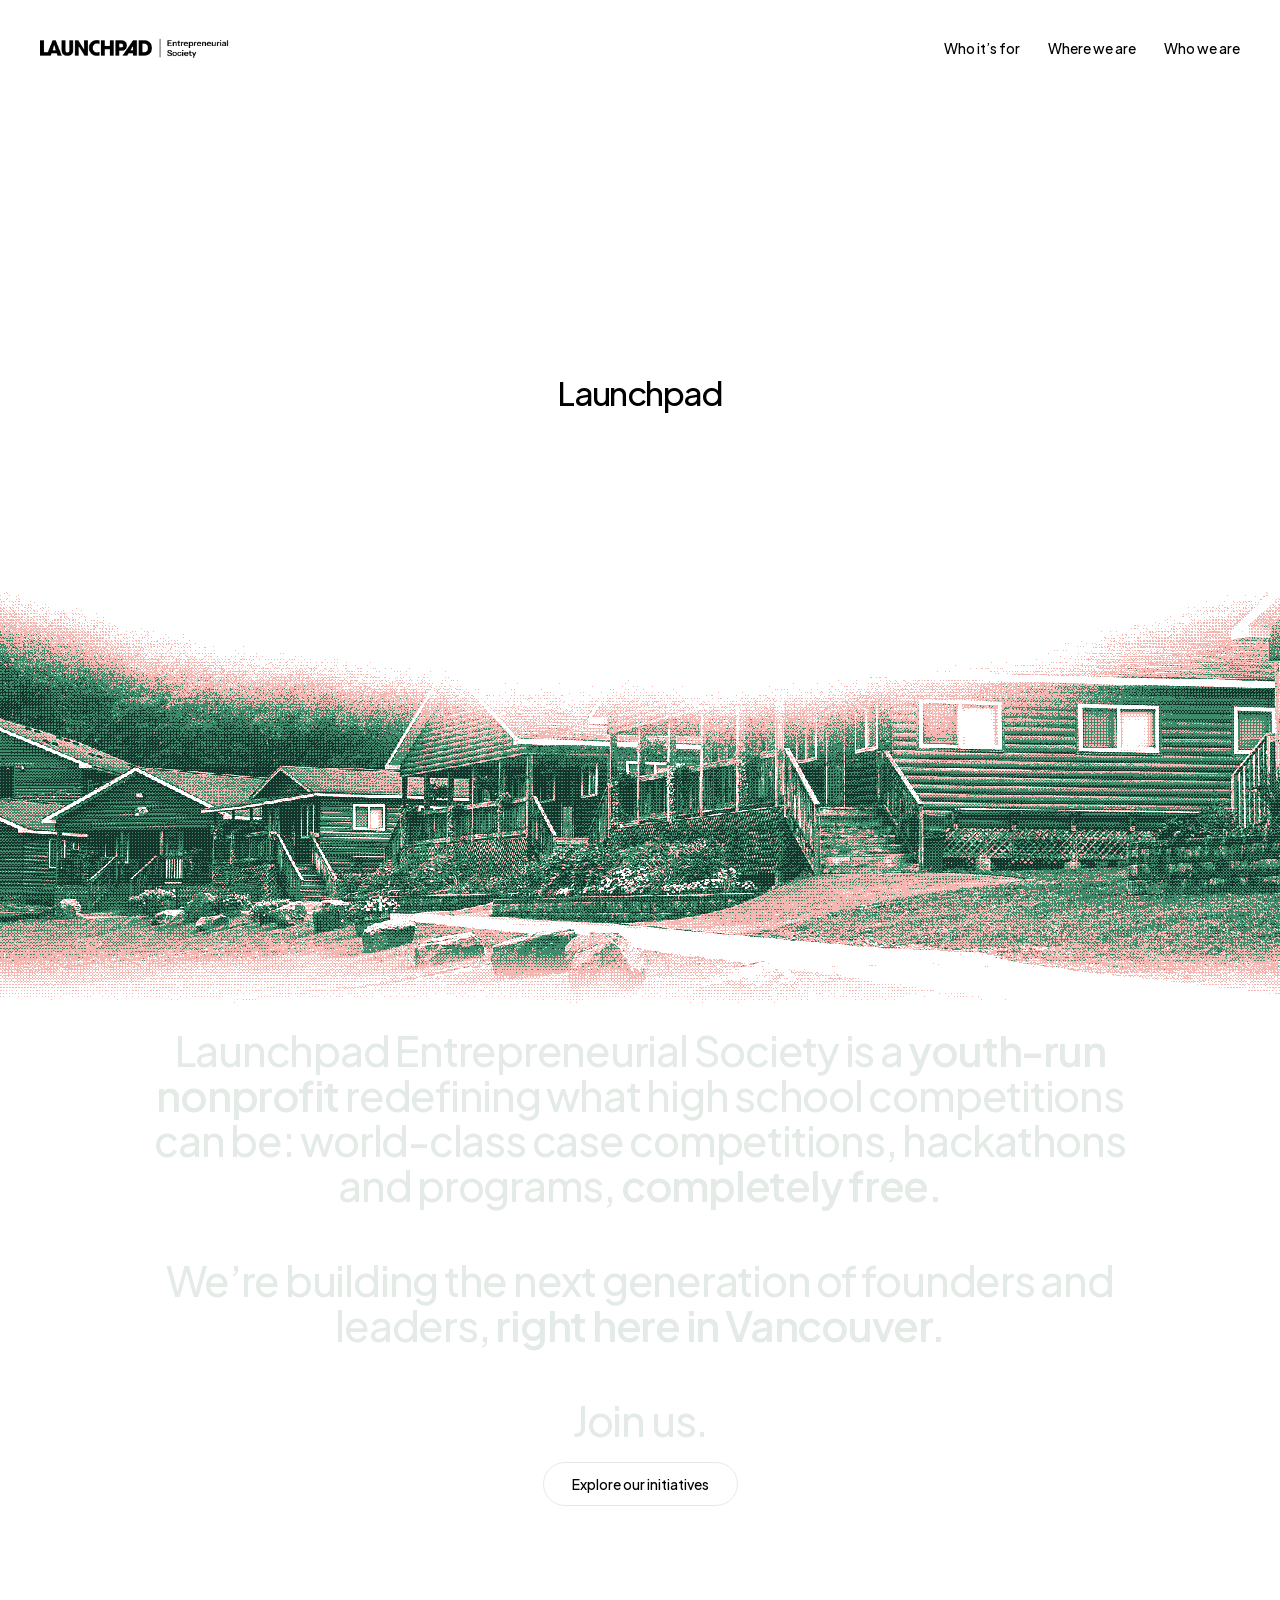
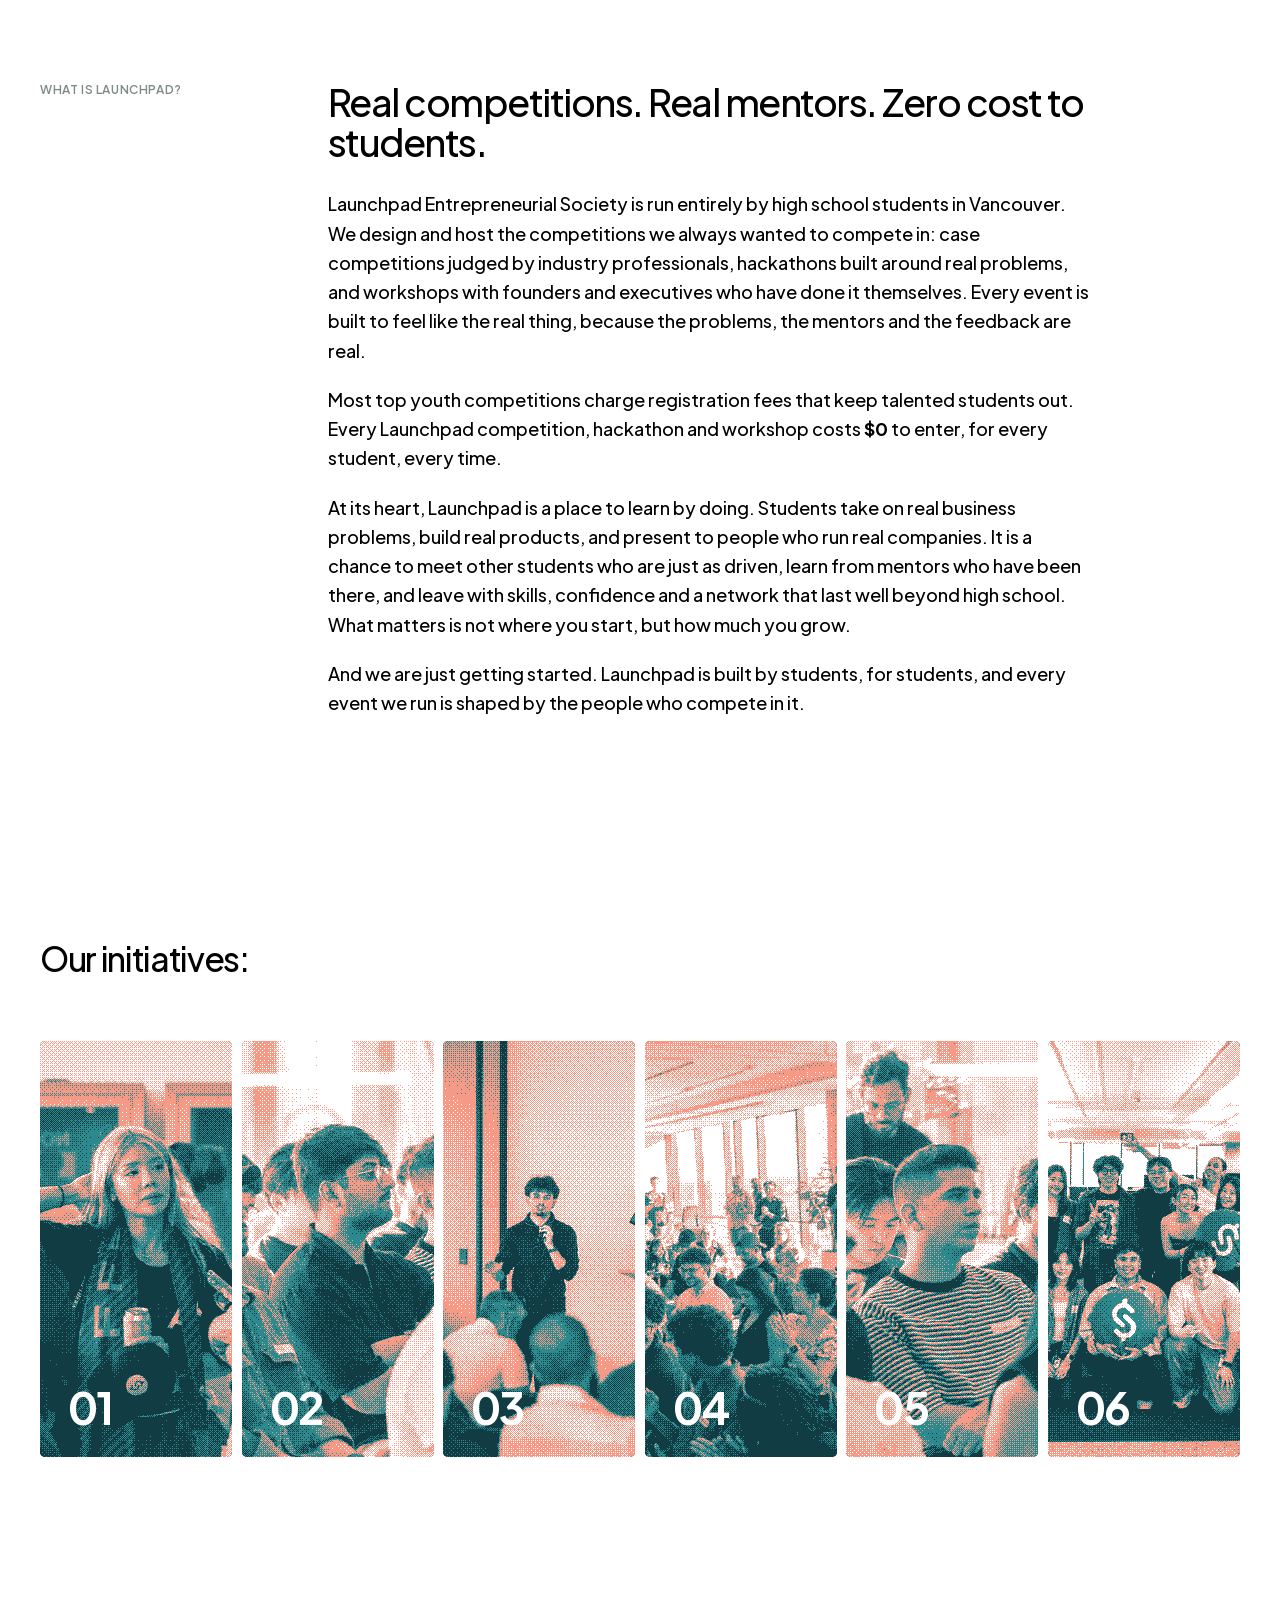
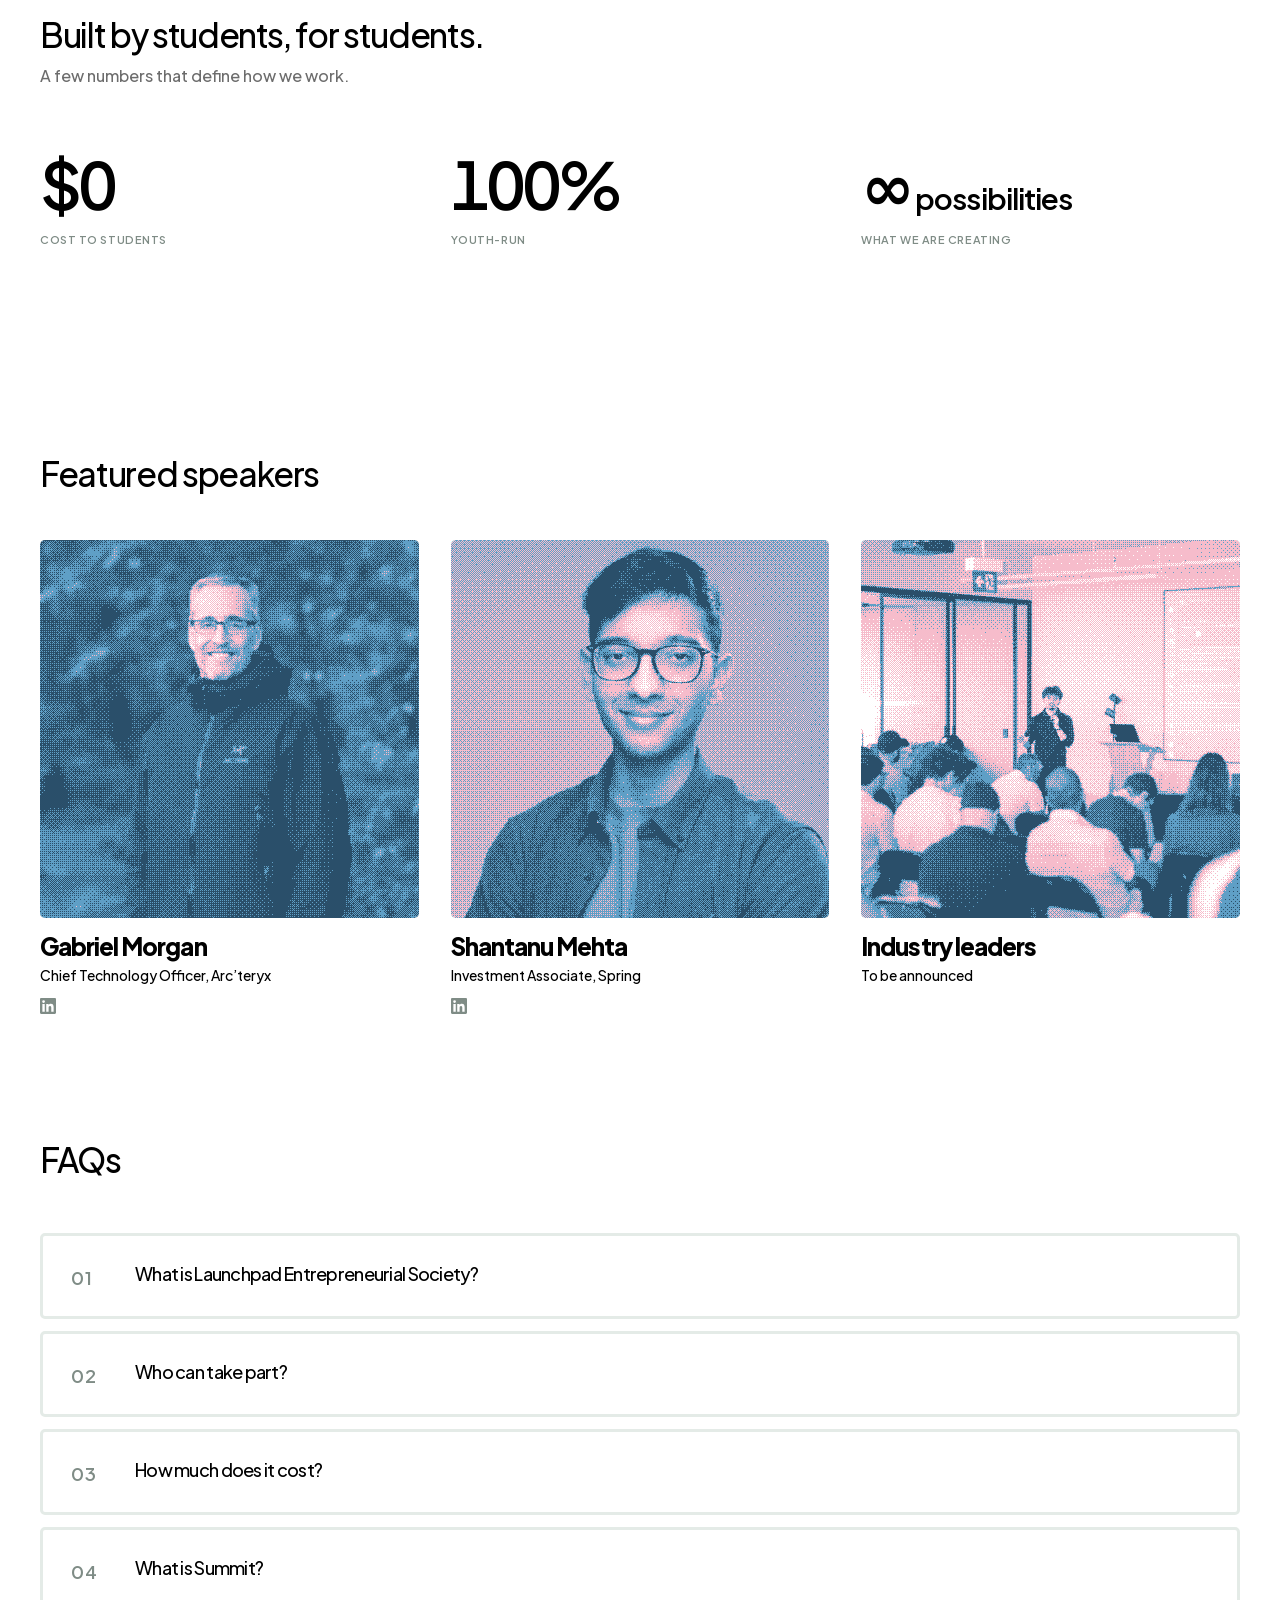
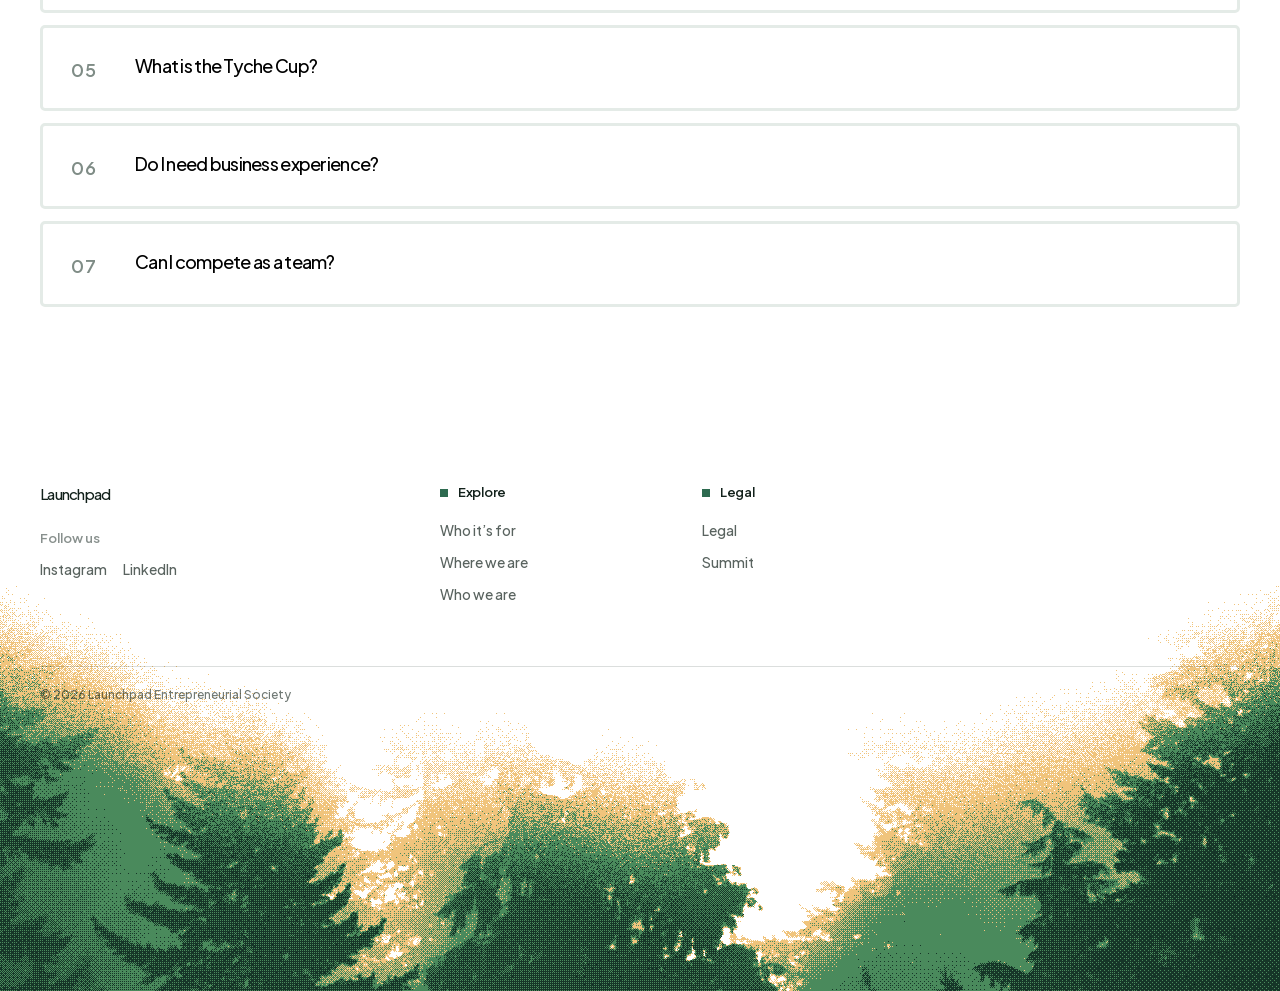
==== commit 80e0162d: "Recolour site to natural two-tone palette Replace the single-blue theme with film-like duotones: eve" ====
--- a/index.html
+++ b/index.html
@@ -1 +1 @@
-<!DOCTYPE html><html data-dpl-id="dpl_w3NKNGjgQrKzwMNruwuWd6oCX3E9" lang="en" class="big_shoulders_7123ae34-module__k79pjW__variable instrument_sans_18e3504e-module__yVm6gW__variable h-full antialiased"><head><meta charSet="utf-8"/><meta name="viewport" content="width=device-width, initial-scale=1"/><link rel="preload" href="/_next/static/les/media/797e433ab948586e-s.p.1v5bejj26fx9h.woff2" as="font" crossorigin="" type="font/woff2"/><link rel="preload" href="/_next/static/les/media/MatrixSansPrint_Regular-s.p.2ckcxrzie5m3n.otf" as="font" crossorigin="" type="font/otf"/><link rel="preload" href="/_next/static/les/media/MatrixSansVideo_Regular-s.p.41-9n1qrm0-6z.otf" as="font" crossorigin="" type="font/otf"/><link rel="preload" href="/_next/static/les/media/caa3a2e1cccd8315-s.p.0zr6hhvz-h9nw.woff2" as="font" crossorigin="" type="font/woff2"/><link rel="preload" href="/_next/static/les/media/f06bf9da926bae75-s.p.3uuun_-7zsf1g.woff2" as="font" crossorigin="" type="font/woff2"/><link rel="preload" href="/_next/static/les/media/f99c309598d4ef8a.p.2v-hvpha9wp8q.woff2" as="font" crossorigin="" type="font/woff2"/><link rel="preload" href="/_next/static/les/media/fba5a26ea33df6a3-s.p.08ssgmy_tb90r.woff2" as="font" crossorigin="" type="font/woff2"/><link rel="preload" as="image" imageSrcSet="/brand/launchpad-lockup.png 32w, /brand/launchpad-lockup.png 48w, /brand/launchpad-lockup.png 64w, /brand/launchpad-lockup.png 96w, /brand/launchpad-lockup.png 128w, /brand/launchpad-lockup.png 256w, /brand/launchpad-lockup.png 384w, /brand/launchpad-lockup.png 640w, /brand/launchpad-lockup.png 750w, /brand/launchpad-lockup.png 828w, /brand/launchpad-lockup.png 1080w, /brand/launchpad-lockup.png 1200w, /brand/launchpad-lockup.png 1920w, /brand/launchpad-lockup.png 2048w, /brand/launchpad-lockup.png 3840w" imageSizes="(max-width: 768px) 146px, 219px"/><link rel="preload" as="image" imageSrcSet="/img/banner.jpg 32w, /img/banner.jpg 48w, /img/banner.jpg 64w, /img/banner.jpg 96w, /img/banner.jpg 128w, /img/banner.jpg 256w, /img/banner.jpg 384w, /img/banner.jpg 640w, /img/banner.jpg 750w, /img/banner.jpg 828w, /img/banner.jpg 1080w, /img/banner.jpg 1200w, /img/banner.jpg 1920w, /img/banner.jpg 2048w, /img/banner.jpg 3840w" imageSizes="320px"/><link rel="preload" as="image" imageSrcSet="/img/crew.jpg 32w, /img/crew.jpg 48w, /img/crew.jpg 64w, /img/crew.jpg 96w, /img/crew.jpg 128w, /img/crew.jpg 256w, /img/crew.jpg 384w, /img/crew.jpg 640w, /img/crew.jpg 750w, /img/crew.jpg 828w, /img/crew.jpg 1080w, /img/crew.jpg 1200w, /img/crew.jpg 1920w, /img/crew.jpg 2048w, /img/crew.jpg 3840w" imageSizes="320px"/><link rel="preload" as="image" imageSrcSet="/img/room.jpg 32w, /img/room.jpg 48w, /img/room.jpg 64w, /img/room.jpg 96w, /img/room.jpg 128w, /img/room.jpg 256w, /img/room.jpg 384w, /img/room.jpg 640w, /img/room.jpg 750w, /img/room.jpg 828w, /img/room.jpg 1080w, /img/room.jpg 1200w, /img/room.jpg 1920w, /img/room.jpg 2048w, /img/room.jpg 3840w" imageSizes="320px"/><link rel="preload" as="image" imageSrcSet="/img/portrait.jpg 32w, /img/portrait.jpg 48w, /img/portrait.jpg 64w, /img/portrait.jpg 96w, /img/portrait.jpg 128w, /img/portrait.jpg 256w, /img/portrait.jpg 384w, /img/portrait.jpg 640w, /img/portrait.jpg 750w, /img/portrait.jpg 828w, /img/portrait.jpg 1080w, /img/portrait.jpg 1200w, /img/portrait.jpg 1920w, /img/portrait.jpg 2048w, /img/portrait.jpg 3840w" imageSizes="320px"/><link rel="preload" as="image" imageSrcSet="/img/film.jpg 32w, /img/film.jpg 48w, /img/film.jpg 64w, /img/film.jpg 96w, /img/film.jpg 128w, /img/film.jpg 256w, /img/film.jpg 384w, /img/film.jpg 640w, /img/film.jpg 750w, /img/film.jpg 828w, /img/film.jpg 1080w, /img/film.jpg 1200w, /img/film.jpg 1920w, /img/film.jpg 2048w, /img/film.jpg 3840w" imageSizes="320px"/><link rel="preload" as="image" imageSrcSet="/img/stanfam.jpg 32w, /img/stanfam.jpg 48w, /img/stanfam.jpg 64w, /img/stanfam.jpg 96w, /img/stanfam.jpg 128w, /img/stanfam.jpg 256w, /img/stanfam.jpg 384w, /img/stanfam.jpg 640w, /img/stanfam.jpg 750w, /img/stanfam.jpg 828w, /img/stanfam.jpg 1080w, /img/stanfam.jpg 1200w, /img/stanfam.jpg 1920w, /img/stanfam.jpg 2048w, /img/stanfam.jpg 3840w" imageSizes="320px"/><link rel="stylesheet" href="/_next/static/les/chunks/0337t9v20k-di.css" data-precedence="next"/><link rel="stylesheet" href="/_next/static/les/chunks/35wfv2cy29n3b.css" data-precedence="next"/><link rel="stylesheet" href="/_next/static/les/chunks/0l64sxbr0guh1.css" data-precedence="next"/><link rel="preload" as="script" fetchPriority="low" href="/_next/static/les/chunks/14p8_oqciff0p.js"/><script src="/_next/static/les/chunks/0ws7t_wz4dvp7.js" async=""></script><script src="/_next/static/les/chunks/2hbr1fp0o27in.js" async=""></script><script src="/_next/static/les/chunks/0qmpwqu9johly.js" async=""></script><script src="/_next/static/les/chunks/turbopack-09f51ytv3olvr.js" async=""></script><script src="/_next/static/les/chunks/1i6vnvxz198wi.js" async="" crossorigin=""></script><script src="/_next/static/les/chunks/2corl6wyj4669.js" async="" crossorigin=""></script><script src="/_next/static/les/chunks/2l4w7kz--k36a.js" async="" crossorigin=""></script><script src="/_next/static/les/chunks/2k6axtzk1phra.js" async="" crossorigin=""></script><script src="/_next/static/les/chunks/278i-8izzp032.js" async="" crossorigin=""></script><meta name="theme-color" content="#ffffff"/><title>Launchpad Entrepreneurial Society</title><meta name="description" content="Launchpad Entrepreneurial Society is a youth-run nonprofit in Vancouver running free case competitions, hackathons and programs for high school students."/><meta property="og:title" content="Launchpad Entrepreneurial Society"/><meta property="og:description" content="Launchpad Entrepreneurial Society is a youth-run nonprofit in Vancouver running free case competitions, hackathons and programs for high school students."/><meta property="og:type" content="website"/><meta name="twitter:card" content="summary_large_image"/><meta name="twitter:title" content="Launchpad Entrepreneurial Society"/><meta name="twitter:description" content="Launchpad Entrepreneurial Society is a youth-run nonprofit in Vancouver running free case competitions, hackathons and programs for high school students."/><link rel="icon" href="/favicon.ico?favicon.1k5qqw3w7i-nu.ico" sizes="64x64" type="image/x-icon"/><link rel="icon" href="/icon.svg?icon.11mrahgpxj4tj.svg" sizes="any" type="image/svg+xml"/><link rel="apple-touch-icon" href="/apple-icon.png?apple-icon.2nsbq48vrk_hy.png" sizes="180x180" type="image/png"/><meta name="next-size-adjust" content=""/><noscript><style>[data-rv],.stagger>span{opacity:1!important;transform:none!important;clip-path:none!important;filter:none!important}#run{height:auto!important}.typefill,.typefill span span{color:#142658!important}#run>div{position:static!important;height:auto!important;overflow:visible!important}.beat{position:relative!important;opacity:1!important;transform:none!important;padding-block:5rem}</style></noscript><script src="/_next/static/les/chunks/0c0hxoamwjsbw.js" noModule=""></script></head><body class="min-h-full"><div hidden=""><!--$--><!--/$--></div><main class="v1 plus_jakarta_sans_903079d0-module__AyqIMG__variable min-h-screen"><header class="bg-[#ffffff] pt-3 md:pt-5"><div class="mx-auto max-w-7xl px-6 md:px-10 flex h-14 items-center justify-between gap-6"><a class="py-3 transition-opacity hover:opacity-70" data-no-dither="true" href="/"><img alt="Launchpad Entrepreneurial Society" width="1367" height="150" decoding="async" data-nimg="1" class="h-4 w-auto md:h-6" style="color:transparent" sizes="(max-width: 768px) 146px, 219px" srcSet="/brand/launchpad-lockup.png 32w, /brand/launchpad-lockup.png 48w, /brand/launchpad-lockup.png 64w, /brand/launchpad-lockup.png 96w, /brand/launchpad-lockup.png 128w, /brand/launchpad-lockup.png 256w, /brand/launchpad-lockup.png 384w, /brand/launchpad-lockup.png 640w, /brand/launchpad-lockup.png 750w, /brand/launchpad-lockup.png 828w, /brand/launchpad-lockup.png 1080w, /brand/launchpad-lockup.png 1200w, /brand/launchpad-lockup.png 1920w, /brand/launchpad-lockup.png 2048w, /brand/launchpad-lockup.png 3840w" src="/brand/launchpad-lockup.png"/></a><nav class="hidden items-center gap-7 md:flex"><a class="py-4 text-sm font-medium text-black transition-opacity hover:opacity-70" href="/who">Who it’s for</a><a class="py-4 text-sm font-medium text-black transition-opacity hover:opacity-70" href="/where">Where we are</a><a class="py-4 text-sm font-medium text-black transition-opacity hover:opacity-70" href="/stan">Who we are</a><a class="py-4 text-sm font-medium text-black transition-opacity hover:opacity-70" href="https://summitcompetition.com">Summit</a></nav><div class="flex items-center gap-2 md:gap-0"><div class="hidden min-[380px]:block"><a href="/apply" class="inline-flex min-h-11 w-fit shrink-0 items-center justify-center rounded-[90px] bg-[#284be4] px-7 py-3 text-sm font-medium text-[#ffffff] transition-colors hover:bg-[#1d3bc4]">Apply</a></div><div class="contents"><div class="contents"><button type="button" aria-label="Open menu" aria-expanded="false" aria-controls="mobile-menu" class="-mr-2 grid size-11 shrink-0 place-items-center md:hidden"><span class="burger" aria-hidden="true"><span class="burger__bar"></span><span class="burger__bar"></span><span class="burger__bar"></span></span></button></div></div></div></div></header><section id="top" class="relative min-h-[clamp(22rem,calc(100svh-3.5rem-10rem),30rem)] md:min-h-[clamp(31rem,calc(100svh-3.5rem-26rem),41rem)]"><div class="mx-auto max-w-7xl px-6 md:px-10 absolute inset-x-0 bottom-[-1rem] z-20 flex justify-center md:bottom-[-5.5rem]"><div class="w-full text-center"><h1 class="font-display stagger stagger--blur mx-auto max-w-[15ch] text-[2.75rem] leading-[0.8] tracking-[-0.05em] md:text-[4.25rem] lg:text-[5.5rem]"><span class="font-medium">Launchpad</span></h1><div class="mt-12 flex justify-center md:mt-16" data-rv="soft" style="--d:500ms"><div class="lp-clock " style="visibility:hidden" aria-hidden="true"><p class="lp-clock__label">Applications close on <!-- -->September 25<!-- -->, in:</p><div class="lp-clock__row"><span class="lp-clock__part"><b>00</b>days</span><span class="lp-clock__part"><b>00</b>hours</span><span class="lp-clock__part"><b>00</b>minutes</span><span class="lp-clock__part"><b>00</b>seconds</span></div></div></div><div class="mt-1 flex justify-center md:mt-1.5" data-rv="soft" style="--d:740ms"><a href="/apply" class="inline-flex min-h-11 w-fit shrink-0 items-center justify-center rounded-[90px] bg-[#284be4] px-7 py-3 text-sm font-medium text-[#ffffff] transition-colors hover:bg-[#1d3bc4]">Apply</a></div><p class="mx-auto mt-5 text-[11px] leading-snug text-[#2e2e2e]/70 sm:whitespace-nowrap md:mt-6 md:text-xs" data-rv="soft" style="--d:860ms"></p></div></div></section><section class="relative overflow-hidden -mt-[10rem] aspect-[4/5] max-h-[60rem] min-h-[16rem] w-full md:mt-[max(-18rem,calc(100px_-_20.5vw))] md:aspect-[2400/1340]" style="background-color:#ffffff"><canvas aria-hidden="true" class="pointer-events-none absolute inset-0 h-full w-full [image-rendering:pixelated]"></canvas><div class="relative"></div></section><section data-apply-dock-stop="true" class="mx-auto max-w-7xl px-6 md:px-10 relative z-10 mt-2 pt-0 pb-10 text-center md:-mt-24 md:pt-0 md:pb-16"><p class="mx-auto mt-0 max-w-[32ch] text-[1.5rem] font-normal leading-[1.18] tracking-[-0.03em] md:mt-0 md:text-[2.6rem] md:leading-[1.08]" data-progress="0.55"><span class="typefill" style="--n:275"><span class="typefill__line" style="display:block"><span class="inline-block"><span style="--i:0">L</span><span style="--i:1">a</span><span style="--i:2">u</span><span style="--i:3">n</span><span style="--i:4">c</span><span style="--i:5">h</span><span style="--i:6">p</span><span style="--i:7">a</span><span style="--i:8">d</span></span> <span class="inline-block"><span style="--i:10">E</span><span style="--i:11">n</span><span style="--i:12">t</span><span style="--i:13">r</span><span style="--i:14">e</span><span style="--i:15">p</span><span style="--i:16">r</span><span style="--i:17">e</span><span style="--i:18">n</span><span style="--i:19">e</span><span style="--i:20">u</span><span style="--i:21">r</span><span style="--i:22">i</span><span style="--i:23">a</span><span style="--i:24">l</span></span> <span class="inline-block"><span style="--i:26">S</span><span style="--i:27">o</span><span style="--i:28">c</span><span style="--i:29">i</span><span style="--i:30">e</span><span style="--i:31">t</span><span style="--i:32">y</span></span> <span class="inline-block"><span style="--i:34">i</span><span style="--i:35">s</span></span> <span class="inline-block"><span style="--i:37">a</span></span> <span class="inline-block font-semibold"><span style="--i:39">y</span><span style="--i:40">o</span><span style="--i:41">u</span><span style="--i:42">t</span><span style="--i:43">h</span><span style="--i:44">-</span><span style="--i:45">r</span><span style="--i:46">u</span><span style="--i:47">n</span></span> <span class="inline-block font-semibold"><span style="--i:49">n</span><span style="--i:50">o</span><span style="--i:51">n</span><span style="--i:52">p</span><span style="--i:53">r</span><span style="--i:54">o</span><span style="--i:55">f</span><span style="--i:56">i</span><span style="--i:57">t</span></span> <span class="inline-block"><span style="--i:59">r</span><span style="--i:60">e</span><span style="--i:61">d</span><span style="--i:62">e</span><span style="--i:63">f</span><span style="--i:64">i</span><span style="--i:65">n</span><span style="--i:66">i</span><span style="--i:67">n</span><span style="--i:68">g</span></span> <span class="inline-block"><span style="--i:70">w</span><span style="--i:71">h</span><span style="--i:72">a</span><span style="--i:73">t</span></span> <span class="inline-block"><span style="--i:75">h</span><span style="--i:76">i</span><span style="--i:77">g</span><span style="--i:78">h</span></span> <span class="inline-block"><span style="--i:80">s</span><span style="--i:81">c</span><span style="--i:82">h</span><span style="--i:83">o</span><span style="--i:84">o</span><span style="--i:85">l</span></span> <span class="inline-block"><span style="--i:87">c</span><span style="--i:88">o</span><span style="--i:89">m</span><span style="--i:90">p</span><span style="--i:91">e</span><span style="--i:92">t</span><span style="--i:93">i</span><span style="--i:94">t</span><span style="--i:95">i</span><span style="--i:96">o</span><span style="--i:97">n</span><span style="--i:98">s</span></span> <span class="inline-block"><span style="--i:100">c</span><span style="--i:101">a</span><span style="--i:102">n</span></span> <span class="inline-block"><span style="--i:104">b</span><span style="--i:105">e</span><span style="--i:106">:</span></span> <span class="inline-block"><span style="--i:108">w</span><span style="--i:109">o</span><span style="--i:110">r</span><span style="--i:111">l</span><span style="--i:112">d</span><span style="--i:113">-</span><span style="--i:114">c</span><span style="--i:115">l</span><span style="--i:116">a</span><span style="--i:117">s</span><span style="--i:118">s</span></span> <span class="inline-block"><span style="--i:120">c</span><span style="--i:121">a</span><span style="--i:122">s</span><span style="--i:123">e</span></span> <span class="inline-block"><span style="--i:125">c</span><span style="--i:126">o</span><span style="--i:127">m</span><span style="--i:128">p</span><span style="--i:129">e</span><span style="--i:130">t</span><span style="--i:131">i</span><span style="--i:132">t</span><span style="--i:133">i</span><span style="--i:134">o</span><span style="--i:135">n</span><span style="--i:136">s</span><span style="--i:137">,</span></span> <span class="inline-block"><span style="--i:139">h</span><span style="--i:140">a</span><span style="--i:141">c</span><span style="--i:142">k</span><span style="--i:143">a</span><span style="--i:144">t</span><span style="--i:145">h</span><span style="--i:146">o</span><span style="--i:147">n</span><span style="--i:148">s</span></span> <span class="inline-block"><span style="--i:150">a</span><span style="--i:151">n</span><span style="--i:152">d</span></span> <span class="inline-block"><span style="--i:154">p</span><span style="--i:155">r</span><span style="--i:156">o</span><span style="--i:157">g</span><span style="--i:158">r</span><span style="--i:159">a</span><span style="--i:160">m</span><span style="--i:161">s</span><span style="--i:162">,</span></span> <span class="inline-block font-semibold"><span style="--i:164">c</span><span style="--i:165">o</span><span style="--i:166">m</span><span style="--i:167">p</span><span style="--i:168">l</span><span style="--i:169">e</span><span style="--i:170">t</span><span style="--i:171">e</span><span style="--i:172">l</span><span style="--i:173">y</span></span> <span class="inline-block font-semibold"><span style="--i:175">f</span><span style="--i:176">r</span><span style="--i:177">e</span><span style="--i:178">e</span><span style="--i:179">.</span></span></span><span class="typefill__line" style="display:block;margin-top:1.2em"><span class="inline-block"><span style="--i:181">W</span><span style="--i:182">e</span><span style="--i:183">’</span><span style="--i:184">r</span><span style="--i:185">e</span></span> <span class="inline-block"><span style="--i:187">b</span><span style="--i:188">u</span><span style="--i:189">i</span><span style="--i:190">l</span><span style="--i:191">d</span><span style="--i:192">i</span><span style="--i:193">n</span><span style="--i:194">g</span></span> <span class="inline-block"><span style="--i:196">t</span><span style="--i:197">h</span><span style="--i:198">e</span></span> <span class="inline-block"><span style="--i:200">n</span><span style="--i:201">e</span><span style="--i:202">x</span><span style="--i:203">t</span></span> <span class="inline-block"><span style="--i:205">g</span><span style="--i:206">e</span><span style="--i:207">n</span><span style="--i:208">e</span><span style="--i:209">r</span><span style="--i:210">a</span><span style="--i:211">t</span><span style="--i:212">i</span><span style="--i:213">o</span><span style="--i:214">n</span></span> <span class="inline-block"><span style="--i:216">o</span><span style="--i:217">f</span></span> <span class="inline-block"><span style="--i:219">f</span><span style="--i:220">o</span><span style="--i:221">u</span><span style="--i:222">n</span><span style="--i:223">d</span><span style="--i:224">e</span><span style="--i:225">r</span><span style="--i:226">s</span></span> <span class="inline-block"><span style="--i:228">a</span><span style="--i:229">n</span><span style="--i:230">d</span></span> <span class="inline-block"><span style="--i:232">l</span><span style="--i:233">e</span><span style="--i:234">a</span><span style="--i:235">d</span><span style="--i:236">e</span><span style="--i:237">r</span><span style="--i:238">s</span><span style="--i:239">,</span></span> <span class="inline-block font-semibold"><span style="--i:241">r</span><span style="--i:242">i</span><span style="--i:243">g</span><span style="--i:244">h</span><span style="--i:245">t</span></span> <span class="inline-block font-semibold"><span style="--i:247">h</span><span style="--i:248">e</span><span style="--i:249">r</span><span style="--i:250">e</span></span> <span class="inline-block font-semibold"><span style="--i:252">i</span><span style="--i:253">n</span></span> <span class="inline-block font-semibold"><span style="--i:255">V</span><span style="--i:256">a</span><span style="--i:257">n</span><span style="--i:258">c</span><span style="--i:259">o</span><span style="--i:260">u</span><span style="--i:261">v</span><span style="--i:262">e</span><span style="--i:263">r</span><span style="--i:264">.</span></span></span><span class="typefill__line" style="display:block;margin-top:1.2em"><span class="inline-block"><span style="--i:266">J</span><span style="--i:267">o</span><span style="--i:268">i</span><span style="--i:269">n</span></span> <span class="inline-block"><span style="--i:271">u</span><span style="--i:272">s</span><span style="--i:273">.</span></span></span></span></p><div class="mt-4 flex flex-wrap items-center justify-center gap-2 md:mt-5" data-rv="soft" style="--d:160ms"><a href="/apply" class="inline-flex min-h-11 w-fit shrink-0 items-center justify-center rounded-[90px] bg-[#284be4] px-7 py-3 text-sm font-medium text-[#ffffff] transition-colors hover:bg-[#1d3bc4]">Apply</a><a href="#days" class="inline-flex min-h-11 w-fit shrink-0 items-center justify-center rounded-[90px] border border-[#dae0ea] px-7 py-[11px] text-sm font-medium text-black transition-colors hover:bg-[#ebf0fe]">Explore our initiatives</a></div></section><section id="camp" class="mx-auto max-w-7xl px-6 md:px-10 py-16 md:py-28"><div class="grid gap-8 md:grid-cols-[14rem_minmax(0,1fr)] md:gap-16"><div data-rv="soft"><p class="text-xs font-semibold uppercase tracking-wider text-[#808eb6]">What is Launchpad?</p></div><div class="max-w-3xl" data-rv="soft" style="--d:120ms"><h2 class="text-[1.5rem] font-medium leading-[1.05] tracking-[-0.04em] md:text-[2.35rem]">Real competitions. Real mentors. Zero cost to students.</h2><div class="mt-7 space-y-5 text-base leading-relaxed text-black md:text-lg"><p>Launchpad Entrepreneurial Society is run entirely by high school students in Vancouver. We design and host the competitions we always wanted to compete in: case competitions judged by industry professionals, hackathons built around real problems, and workshops with founders and executives who have done it themselves. Every event is built to feel like the real thing, because the problems, the mentors and the feedback are real.</p><p>Most top youth competitions charge registration fees that keep talented students out. Every Launchpad competition, hackathon and workshop costs<!-- --> <b>$0</b> to enter, for every student, every time.</p><p>At its heart, Launchpad is a place to learn by doing. Students take on real business problems, build real products, and present to people who run real companies. It is a chance to meet other students who are just as driven, learn from mentors who have been there, and leave with skills, confidence and a network that last well beyond high school. What matters is not where you start, but how much you grow.</p><p>And we are just getting started. Launchpad is built by students, for students, and every event we run is shaped by the people who compete in it.</p></div></div></div></section><section id="days" class="mx-auto max-w-7xl px-6 md:px-10 py-16 md:py-28"><h2 class="text-[1.5rem] font-medium leading-[1.05] tracking-[-0.04em] md:text-[2.1rem] max-w-[20ch]" data-rv="soft">Our initiatives:</h2><div class="mt-12 md:mt-16" data-rv="soft"><div class="hiw"><article data-dither-scope="how" class="hiw-pill" role="button" tabindex="0" aria-expanded="false"><img alt="" loading="eager" decoding="async" data-nimg="fill" class="hiw-pill__img object-cover" style="position:absolute;height:100%;width:100%;left:0;top:0;right:0;bottom:0;color:transparent" sizes="320px" srcSet="/img/banner.jpg 32w, /img/banner.jpg 48w, /img/banner.jpg 64w, /img/banner.jpg 96w, /img/banner.jpg 128w, /img/banner.jpg 256w, /img/banner.jpg 384w, /img/banner.jpg 640w, /img/banner.jpg 750w, /img/banner.jpg 828w, /img/banner.jpg 1080w, /img/banner.jpg 1200w, /img/banner.jpg 1920w, /img/banner.jpg 2048w, /img/banner.jpg 3840w" src="/img/banner.jpg"/><span class="hiw-pill__badge">01</span><div class="hiw-pill__panel" aria-hidden="true"><h3 class="hiw-pill__title">Summit Case Competition</h3><p class="hiw-pill__text">Canada’s largest free high school case competition. One day, three rounds and real cases, judged by professionals from Big 4 firms, banks and venture capital.</p></div></article><article data-dither-scope="how" class="hiw-pill" role="button" tabindex="0" aria-expanded="false"><img alt="" loading="eager" decoding="async" data-nimg="fill" class="hiw-pill__img object-cover" style="position:absolute;height:100%;width:100%;left:0;top:0;right:0;bottom:0;color:transparent" sizes="320px" srcSet="/img/crew.jpg 32w, /img/crew.jpg 48w, /img/crew.jpg 64w, /img/crew.jpg 96w, /img/crew.jpg 128w, /img/crew.jpg 256w, /img/crew.jpg 384w, /img/crew.jpg 640w, /img/crew.jpg 750w, /img/crew.jpg 828w, /img/crew.jpg 1080w, /img/crew.jpg 1200w, /img/crew.jpg 1920w, /img/crew.jpg 2048w, /img/crew.jpg 3840w" src="/img/crew.jpg"/><span class="hiw-pill__badge">02</span><div class="hiw-pill__panel" aria-hidden="true"><h3 class="hiw-pill__title">The Tyche Cup</h3><p class="hiw-pill__text">One of our signature competitions. Students go head to head on fast-paced challenges that reward creativity, strategy and nerve.</p></div></article><article data-dither-scope="how" class="hiw-pill" role="button" tabindex="0" aria-expanded="false"><img alt="" loading="eager" decoding="async" data-nimg="fill" class="hiw-pill__img object-cover" style="position:absolute;height:100%;width:100%;left:0;top:0;right:0;bottom:0;color:transparent" sizes="320px" srcSet="/img/room.jpg 32w, /img/room.jpg 48w, /img/room.jpg 64w, /img/room.jpg 96w, /img/room.jpg 128w, /img/room.jpg 256w, /img/room.jpg 384w, /img/room.jpg 640w, /img/room.jpg 750w, /img/room.jpg 828w, /img/room.jpg 1080w, /img/room.jpg 1200w, /img/room.jpg 1920w, /img/room.jpg 2048w, /img/room.jpg 3840w" src="/img/room.jpg"/><span class="hiw-pill__badge">03</span><div class="hiw-pill__panel" aria-hidden="true"><h3 class="hiw-pill__title">Hackathons</h3><p class="hiw-pill__text">Build something real in a single weekend. Teams turn ideas into working products with help from mentors, then demo them to judges.</p></div></article><article data-dither-scope="how" class="hiw-pill" role="button" tabindex="0" aria-expanded="false"><img alt="" loading="eager" decoding="async" data-nimg="fill" class="hiw-pill__img object-cover" style="position:absolute;height:100%;width:100%;left:0;top:0;right:0;bottom:0;color:transparent" sizes="320px" srcSet="/img/portrait.jpg 32w, /img/portrait.jpg 48w, /img/portrait.jpg 64w, /img/portrait.jpg 96w, /img/portrait.jpg 128w, /img/portrait.jpg 256w, /img/portrait.jpg 384w, /img/portrait.jpg 640w, /img/portrait.jpg 750w, /img/portrait.jpg 828w, /img/portrait.jpg 1080w, /img/portrait.jpg 1200w, /img/portrait.jpg 1920w, /img/portrait.jpg 2048w, /img/portrait.jpg 3840w" src="/img/portrait.jpg"/><span class="hiw-pill__badge">04</span><div class="hiw-pill__panel" aria-hidden="true"><h3 class="hiw-pill__title">School clubs</h3><p class="hiw-pill__text">Launchpad clubs bring entrepreneurship into high schools across Vancouver, with workshops, guest speakers and practice cases all year round.</p></div></article><article data-dither-scope="how" class="hiw-pill" role="button" tabindex="0" aria-expanded="false"><img alt="" loading="eager" decoding="async" data-nimg="fill" class="hiw-pill__img object-cover" style="position:absolute;height:100%;width:100%;left:0;top:0;right:0;bottom:0;color:transparent" sizes="320px" srcSet="/img/film.jpg 32w, /img/film.jpg 48w, /img/film.jpg 64w, /img/film.jpg 96w, /img/film.jpg 128w, /img/film.jpg 256w, /img/film.jpg 384w, /img/film.jpg 640w, /img/film.jpg 750w, /img/film.jpg 828w, /img/film.jpg 1080w, /img/film.jpg 1200w, /img/film.jpg 1920w, /img/film.jpg 2048w, /img/film.jpg 3840w" src="/img/film.jpg"/><span class="hiw-pill__badge">05</span><div class="hiw-pill__panel" aria-hidden="true"><h3 class="hiw-pill__title">Volunteering</h3><p class="hiw-pill__text">Every event is run by students. Volunteer as an organizer, logistics lead or ambassador and gain real leadership experience.</p></div></article><article data-dither-scope="how" class="hiw-pill" role="button" tabindex="0" aria-expanded="false"><img alt="" loading="eager" decoding="async" data-nimg="fill" class="hiw-pill__img object-cover" style="position:absolute;height:100%;width:100%;left:0;top:0;right:0;bottom:0;color:transparent" sizes="320px" srcSet="/img/stanfam.jpg 32w, /img/stanfam.jpg 48w, /img/stanfam.jpg 64w, /img/stanfam.jpg 96w, /img/stanfam.jpg 128w, /img/stanfam.jpg 256w, /img/stanfam.jpg 384w, /img/stanfam.jpg 640w, /img/stanfam.jpg 750w, /img/stanfam.jpg 828w, /img/stanfam.jpg 1080w, /img/stanfam.jpg 1200w, /img/stanfam.jpg 1920w, /img/stanfam.jpg 2048w, /img/stanfam.jpg 3840w" src="/img/stanfam.jpg"/><span class="hiw-pill__badge">06</span><div class="hiw-pill__panel" aria-hidden="true"><h3 class="hiw-pill__title">Always free</h3><p class="hiw-pill__text">Every competition, workshop and resource is free for high school students. No registration fees, ever.</p></div></article></div></div></section><section class="mx-auto max-w-7xl px-6 md:px-10 pb-16 md:pb-28"><div class="pt-12" data-rv="soft"><h2 class="text-[1.5rem] font-medium leading-[1.05] tracking-[-0.04em] md:text-[2.1rem] max-w-[22ch]">Built by students, for students.</h2><p class="mt-3 max-w-[40ch] text-sm text-[#2e2e2e]/70 md:text-base">A few numbers that define how we work.</p></div><div class="mt-12 md:mt-16"><div class="grid grid-cols-1 gap-x-6 gap-y-12 sm:grid-cols-3 sm:gap-x-8"><div class="text-left" data-rv="soft" style="--d:0ms"><p><span class="inline-block text-[2.75rem] font-semibold leading-none tracking-[-0.04em] text-black tabular-nums md:text-[4rem]" role="img" aria-label="$0"><span aria-hidden="true">$0</span></span> <span class="text-[1.35rem] font-semibold leading-none tracking-[-0.03em] text-black md:text-[1.85rem]"></span></p><p class="mt-4 font-label text-[11px] uppercase tracking-wider text-[#808eb6]">Cost to students</p></div><div class="text-left" data-rv="soft" style="--d:110ms"><p><span class="inline-block text-[2.75rem] font-semibold leading-none tracking-[-0.04em] text-black tabular-nums md:text-[4rem]" role="img" aria-label="100%"><span aria-hidden="true">100%</span></span> <span class="text-[1.35rem] font-semibold leading-none tracking-[-0.03em] text-black md:text-[1.85rem]"></span></p><p class="mt-4 font-label text-[11px] uppercase tracking-wider text-[#808eb6]">Youth-run</p></div><div class="text-left" data-rv="soft" style="--d:220ms"><p><span class="inline-block text-[2.75rem] font-semibold leading-none tracking-[-0.04em] text-black tabular-nums md:text-[4rem]" role="img" aria-label="∞"><span aria-hidden="true">∞</span></span> <span class="text-[1.35rem] font-semibold leading-none tracking-[-0.03em] text-black md:text-[1.85rem]">possibilities</span></p><p class="mt-4 font-label text-[11px] uppercase tracking-wider text-[#808eb6]">What we are creating</p></div></div></div></section><section class="mx-auto max-w-7xl px-6 md:px-10 py-16 md:py-24"><h2 class="text-[1.5rem] font-medium leading-[1.05] tracking-[-0.04em] md:text-[2.1rem] max-w-[22ch]" data-rv="soft">Featured speakers</h2><div class="mt-12 grid gap-10 sm:grid-cols-2 lg:grid-cols-3 md:gap-8"><figure data-rv="soft" style="--d:0ms"><div data-dither-scope="portrait" class="inv-card relative aspect-square overflow-hidden rounded-[5px] bg-[#ebf0fe]"><img alt="Gabriel Morgan" loading="lazy" decoding="async" data-nimg="fill" class="inv-photo object-cover" style="position:absolute;height:100%;width:100%;left:0;top:0;right:0;bottom:0;object-position:center top;color:transparent" sizes="(max-width: 640px) 90vw, (max-width: 1024px) 45vw, (max-width: 1280px) 30vw, 24rem" srcSet="/img/gabriel-morgan.jpg 256w, /img/gabriel-morgan.jpg 384w, /img/gabriel-morgan.jpg 640w, /img/gabriel-morgan.jpg 750w, /img/gabriel-morgan.jpg 828w, /img/gabriel-morgan.jpg 1080w, /img/gabriel-morgan.jpg 1200w, /img/gabriel-morgan.jpg 1920w, /img/gabriel-morgan.jpg 2048w, /img/gabriel-morgan.jpg 3840w" src="/img/gabriel-morgan.jpg"/></div><figcaption class="mt-4"><p class="font-display text-[1.5rem] leading-none tracking-[-0.04em]">Gabriel Morgan</p><p class="mt-2 text-sm font-medium leading-snug text-black">Chief Technology Officer, Arc’teryx</p><div class="mt-3 flex items-center gap-3"><a href="https://www.linkedin.com/in/gabrielmorgan/" target="_blank" rel="noopener noreferrer" aria-label="Gabriel Morgan on LinkedIn" class="text-[#808eb6] transition-colors hover:text-[#284be4]"><svg viewBox="0 0 24 24" width="18" height="18" aria-hidden="true" class="size-4" fill="currentColor"><path d="M20.447 20.452h-3.554v-5.569c0-1.328-.027-3.037-1.852-3.037-1.853 0-2.136 1.445-2.136 2.939v5.667H9.351V9h3.414v1.561h.046c.477-.9 1.637-1.85 3.37-1.85 3.601 0 4.267 2.37 4.267 5.455v6.286zM5.337 7.433a2.062 2.062 0 0 1-2.063-2.065 2.064 2.064 0 1 1 2.063 2.065zm1.782 13.019H3.555V9h3.564v11.452zM22.225 0H1.771C.792 0 0 .774 0 1.729v20.542C0 23.227.792 24 1.771 24h20.451C23.2 24 24 23.227 24 22.271V1.729C24 .774 23.2 0 22.222 0z"></path></svg></a><a href="https://x.com/sophiaamoruso" target="_blank" rel="noopener noreferrer" aria-label="Gabriel Morgan on X" class="text-[#808eb6] transition-colors hover:text-[#284be4]"><svg viewBox="0 0 24 24" width="18" height="18" aria-hidden="true" class="size-4" fill="currentColor"><path d="M18.9 1.153h3.68l-8.04 9.19L24 22.846h-7.406l-5.8-7.584-6.638 7.584H.474l8.6-9.83L0 1.153h7.594l5.243 6.932zM17.61 20.644h2.039L6.486 3.24H4.298z"></path></svg></a></div></figcaption></figure><figure data-rv="soft" style="--d:120ms"><div data-dither-scope="portrait" class="inv-card relative aspect-square overflow-hidden rounded-[5px] bg-[#ebf0fe]"><img alt="Shantanu Mehta" loading="lazy" decoding="async" data-nimg="fill" class="inv-photo object-cover" style="position:absolute;height:100%;width:100%;left:0;top:0;right:0;bottom:0;object-position:center;color:transparent" sizes="(max-width: 640px) 90vw, (max-width: 1024px) 45vw, (max-width: 1280px) 30vw, 24rem" srcSet="/img/shantanu-mehta.jpg 256w, /img/shantanu-mehta.jpg 384w, /img/shantanu-mehta.jpg 640w, /img/shantanu-mehta.jpg 750w, /img/shantanu-mehta.jpg 828w, /img/shantanu-mehta.jpg 1080w, /img/shantanu-mehta.jpg 1200w, /img/shantanu-mehta.jpg 1920w, /img/shantanu-mehta.jpg 2048w, /img/shantanu-mehta.jpg 3840w" src="/img/shantanu-mehta.jpg"/></div><figcaption class="mt-4"><p class="font-display text-[1.5rem] leading-none tracking-[-0.04em]">Shantanu Mehta</p><p class="mt-2 text-sm font-medium leading-snug text-black">Investment Associate, Spring</p><div class="mt-3 flex items-center gap-3"><a href="https://www.linkedin.com/in/shantanusmehta/" target="_blank" rel="noopener noreferrer" aria-label="Shantanu Mehta on LinkedIn" class="text-[#808eb6] transition-colors hover:text-[#284be4]"><svg viewBox="0 0 24 24" width="18" height="18" aria-hidden="true" class="size-4" fill="currentColor"><path d="M20.447 20.452h-3.554v-5.569c0-1.328-.027-3.037-1.852-3.037-1.853 0-2.136 1.445-2.136 2.939v5.667H9.351V9h3.414v1.561h.046c.477-.9 1.637-1.85 3.37-1.85 3.601 0 4.267 2.37 4.267 5.455v6.286zM5.337 7.433a2.062 2.062 0 0 1-2.063-2.065 2.064 2.064 0 1 1 2.063 2.065zm1.782 13.019H3.555V9h3.564v11.452zM22.225 0H1.771C.792 0 0 .774 0 1.729v20.542C0 23.227.792 24 1.771 24h20.451C23.2 24 24 23.227 24 22.271V1.729C24 .774 23.2 0 22.222 0z"></path></svg></a><a href="https://x.com/zach_yadegari" target="_blank" rel="noopener noreferrer" aria-label="Shantanu Mehta on X" class="text-[#808eb6] transition-colors hover:text-[#284be4]"><svg viewBox="0 0 24 24" width="18" height="18" aria-hidden="true" class="size-4" fill="currentColor"><path d="M18.9 1.153h3.68l-8.04 9.19L24 22.846h-7.406l-5.8-7.584-6.638 7.584H.474l8.6-9.83L0 1.153h7.594l5.243 6.932zM17.61 20.644h2.039L6.486 3.24H4.298z"></path></svg></a></div></figcaption></figure><figure data-rv="soft" style="--d:240ms"><div data-dither-scope="portrait" class="inv-card relative aspect-square overflow-hidden rounded-[5px] bg-[#ebf0fe]"><img alt="Industry leaders" loading="lazy" decoding="async" data-nimg="fill" class="inv-photo object-cover" style="position:absolute;height:100%;width:100%;left:0;top:0;right:0;bottom:0;object-position:center;color:transparent" sizes="(max-width: 640px) 90vw, (max-width: 1024px) 45vw, (max-width: 1280px) 30vw, 24rem" srcSet="/img/speaker-tba-2.jpg 256w, /img/speaker-tba-2.jpg 384w, /img/speaker-tba-2.jpg 640w, /img/speaker-tba-2.jpg 750w, /img/speaker-tba-2.jpg 828w, /img/speaker-tba-2.jpg 1080w, /img/speaker-tba-2.jpg 1200w, /img/speaker-tba-2.jpg 1920w, /img/speaker-tba-2.jpg 2048w, /img/speaker-tba-2.jpg 3840w" src="/img/speaker-tba-2.jpg"/></div><figcaption class="mt-4"><p class="font-display text-[1.5rem] leading-none tracking-[-0.04em]">Industry leaders</p><p class="mt-2 text-sm font-medium leading-snug text-black">To be announced</p><div class="mt-3 flex items-center gap-3"><a href="https://www.linkedin.com/in/garyvaynerchuk" target="_blank" rel="noopener noreferrer" aria-label="Industry leaders on LinkedIn" class="text-[#808eb6] transition-colors hover:text-[#284be4]"><svg viewBox="0 0 24 24" width="18" height="18" aria-hidden="true" class="size-4" fill="currentColor"><path d="M20.447 20.452h-3.554v-5.569c0-1.328-.027-3.037-1.852-3.037-1.853 0-2.136 1.445-2.136 2.939v5.667H9.351V9h3.414v1.561h.046c.477-.9 1.637-1.85 3.37-1.85 3.601 0 4.267 2.37 4.267 5.455v6.286zM5.337 7.433a2.062 2.062 0 0 1-2.063-2.065 2.064 2.064 0 1 1 2.063 2.065zm1.782 13.019H3.555V9h3.564v11.452zM22.225 0H1.771C.792 0 0 .774 0 1.729v20.542C0 23.227.792 24 1.771 24h20.451C23.2 24 24 23.227 24 22.271V1.729C24 .774 23.2 0 22.222 0z"></path></svg></a><a href="https://x.com/garyvee" target="_blank" rel="noopener noreferrer" aria-label="Industry leaders on X" class="text-[#808eb6] transition-colors hover:text-[#284be4]"><svg viewBox="0 0 24 24" width="18" height="18" aria-hidden="true" class="size-4" fill="currentColor"><path d="M18.9 1.153h3.68l-8.04 9.19L24 22.846h-7.406l-5.8-7.584-6.638 7.584H.474l8.6-9.83L0 1.153h7.594l5.243 6.932zM17.61 20.644h2.039L6.486 3.24H4.298z"></path></svg></a></div></figcaption></figure></div></section><div class="relative min-h-[1680px] md:min-h-[1900px]"><div class="absolute inset-0 z-0"><canvas aria-hidden="true" class="block h-full w-full [image-rendering:pixelated]"></canvas></div><section id="faq" class="relative z-10 pt-72 pb-8 md:pt-[26rem] md:pb-12"><div class="mx-auto max-w-7xl px-6 md:px-10"><div><h2 class="text-[1.5rem] font-medium leading-[1.05] tracking-[-0.04em] md:text-[2.1rem] mb-10 text-[#ffffff] [text-shadow:0_1px_10px_rgba(0,0,0,0.6)] md:mb-14" data-rv="soft">FAQs</h2><div class="flex flex-col gap-3"><details name="faq" class="faq-card rounded-[5px] border-[3px] border-[#ffffff]/45 text-[#ffffff] [text-shadow:0_1px_10px_rgba(0,0,0,0.6)] transition-colors hover:bg-[#ffffff]/10 open:bg-[#ffffff]/30" data-rv="soft" style="--d:0ms"><summary class="flex cursor-pointer list-none gap-x-4 px-6 py-6 md:gap-x-6 md:px-7 [&amp;::-webkit-details-marker]:hidden"><span class="font-label text-[11px] uppercase tracking-wider text-[#808eb6] w-8 shrink-0 pt-1 text-sm text-[#ffffff]/70 md:w-10 md:text-lg">01</span><span class="text-base font-medium tracking-[-0.04em] md:text-lg">What is Launchpad Entrepreneurial Society?</span></summary><div class="px-6 pb-7 md:px-7"><p class="text-sm leading-relaxed text-[#ffffff]/85">We are a youth-run nonprofit based in Vancouver, British Columbia. We run free case competitions, hackathons, school clubs and volunteer programs for high school students.</p></div></details><details name="faq" class="faq-card rounded-[5px] border-[3px] border-[#ffffff]/45 text-[#ffffff] [text-shadow:0_1px_10px_rgba(0,0,0,0.6)] transition-colors hover:bg-[#ffffff]/10 open:bg-[#ffffff]/30" data-rv="soft" style="--d:60ms"><summary class="flex cursor-pointer list-none gap-x-4 px-6 py-6 md:gap-x-6 md:px-7 [&amp;::-webkit-details-marker]:hidden"><span class="font-label text-[11px] uppercase tracking-wider text-[#808eb6] w-8 shrink-0 pt-1 text-sm text-[#ffffff]/70 md:w-10 md:text-lg">02</span><span class="text-base font-medium tracking-[-0.04em] md:text-lg">Who can take part?</span></summary><div class="px-6 pb-7 md:px-7"><p class="text-sm leading-relaxed text-[#ffffff]/85">Any high school student. No experience is needed, just curiosity and the drive to learn.</p></div></details><details name="faq" class="faq-card rounded-[5px] border-[3px] border-[#ffffff]/45 text-[#ffffff] [text-shadow:0_1px_10px_rgba(0,0,0,0.6)] transition-colors hover:bg-[#ffffff]/10 open:bg-[#ffffff]/30" data-rv="soft" style="--d:120ms"><summary class="flex cursor-pointer list-none gap-x-4 px-6 py-6 md:gap-x-6 md:px-7 [&amp;::-webkit-details-marker]:hidden"><span class="font-label text-[11px] uppercase tracking-wider text-[#808eb6] w-8 shrink-0 pt-1 text-sm text-[#ffffff]/70 md:w-10 md:text-lg">03</span><span class="text-base font-medium tracking-[-0.04em] md:text-lg">How much does it cost?</span></summary><div class="px-6 pb-7 md:px-7"><p class="text-sm leading-relaxed text-[#ffffff]/85">Nothing. Every Launchpad competition, hackathon, workshop and club is free for students.</p></div></details><details name="faq" class="faq-card rounded-[5px] border-[3px] border-[#ffffff]/45 text-[#ffffff] [text-shadow:0_1px_10px_rgba(0,0,0,0.6)] transition-colors hover:bg-[#ffffff]/10 open:bg-[#ffffff]/30" data-rv="soft" style="--d:180ms"><summary class="flex cursor-pointer list-none gap-x-4 px-6 py-6 md:gap-x-6 md:px-7 [&amp;::-webkit-details-marker]:hidden"><span class="font-label text-[11px] uppercase tracking-wider text-[#808eb6] w-8 shrink-0 pt-1 text-sm text-[#ffffff]/70 md:w-10 md:text-lg">04</span><span class="text-base font-medium tracking-[-0.04em] md:text-lg">What is Summit?</span></summary><div class="px-6 pb-7 md:px-7"><p class="text-sm leading-relaxed text-[#ffffff]/85">Summit is Canada’s largest free high school case competition: one day, three rounds, teams of five, and judges from Big 4 firms, investment banks and venture capital. Learn more at summitcompetition.com.</p></div></details><details name="faq" class="faq-card rounded-[5px] border-[3px] border-[#ffffff]/45 text-[#ffffff] [text-shadow:0_1px_10px_rgba(0,0,0,0.6)] transition-colors hover:bg-[#ffffff]/10 open:bg-[#ffffff]/30" data-rv="soft" style="--d:240ms"><summary class="flex cursor-pointer list-none gap-x-4 px-6 py-6 md:gap-x-6 md:px-7 [&amp;::-webkit-details-marker]:hidden"><span class="font-label text-[11px] uppercase tracking-wider text-[#808eb6] w-8 shrink-0 pt-1 text-sm text-[#ffffff]/70 md:w-10 md:text-lg">05</span><span class="text-base font-medium tracking-[-0.04em] md:text-lg">What is the Tyche Cup?</span></summary><div class="px-6 pb-7 md:px-7"><p class="text-sm leading-relaxed text-[#ffffff]/85">The Tyche Cup is one of our signature competitions, named after the Greek goddess of fortune. It is a fast-paced challenge that rewards creativity, strategy and quick thinking.</p></div></details><details name="faq" class="faq-card rounded-[5px] border-[3px] border-[#ffffff]/45 text-[#ffffff] [text-shadow:0_1px_10px_rgba(0,0,0,0.6)] transition-colors hover:bg-[#ffffff]/10 open:bg-[#ffffff]/30" data-rv="soft" style="--d:300ms"><summary class="flex cursor-pointer list-none gap-x-4 px-6 py-6 md:gap-x-6 md:px-7 [&amp;::-webkit-details-marker]:hidden"><span class="font-label text-[11px] uppercase tracking-wider text-[#808eb6] w-8 shrink-0 pt-1 text-sm text-[#ffffff]/70 md:w-10 md:text-lg">06</span><span class="text-base font-medium tracking-[-0.04em] md:text-lg">Do I need business experience?</span></summary><div class="px-6 pb-7 md:px-7"><p class="text-sm leading-relaxed text-[#ffffff]/85">No. Many of our competitors are doing their first case or hackathon. We run workshops beforehand so everyone starts ready.</p></div></details><details name="faq" class="faq-card rounded-[5px] border-[3px] border-[#ffffff]/45 text-[#ffffff] [text-shadow:0_1px_10px_rgba(0,0,0,0.6)] transition-colors hover:bg-[#ffffff]/10 open:bg-[#ffffff]/30" data-rv="soft" style="--d:360ms"><summary class="flex cursor-pointer list-none gap-x-4 px-6 py-6 md:gap-x-6 md:px-7 [&amp;::-webkit-details-marker]:hidden"><span class="font-label text-[11px] uppercase tracking-wider text-[#808eb6] w-8 shrink-0 pt-1 text-sm text-[#ffffff]/70 md:w-10 md:text-lg">07</span><span class="text-base font-medium tracking-[-0.04em] md:text-lg">Can I compete as a team?</span></summary><div class="px-6 pb-7 md:px-7"><p class="text-sm leading-relaxed text-[#ffffff]/85">Yes. Most of our competitions are team-based. Team sizes and rules are shared with each event.</p></div></details><details name="faq" class="faq-card rounded-[5px] border-[3px] border-[#ffffff]/45 text-[#ffffff] [text-shadow:0_1px_10px_rgba(0,0,0,0.6)] transition-colors hover:bg-[#ffffff]/10 open:bg-[#ffffff]/30" data-rv="soft" style="--d:420ms"><summary class="flex cursor-pointer list-none gap-x-4 px-6 py-6 md:gap-x-6 md:px-7 [&amp;::-webkit-details-marker]:hidden"><span class="font-label text-[11px] uppercase tracking-wider text-[#808eb6] w-8 shrink-0 pt-1 text-sm text-[#ffffff]/70 md:w-10 md:text-lg">08</span><span class="text-base font-medium tracking-[-0.04em] md:text-lg">Where are events held?</span></summary><div class="px-6 pb-7 md:px-7"><p class="text-sm leading-relaxed text-[#ffffff]/85">In Vancouver, British Columbia. Venue details are announced with each event.</p></div></details><details name="faq" class="faq-card rounded-[5px] border-[3px] border-[#ffffff]/45 text-[#ffffff] [text-shadow:0_1px_10px_rgba(0,0,0,0.6)] transition-colors hover:bg-[#ffffff]/10 open:bg-[#ffffff]/30" data-rv="soft" style="--d:480ms"><summary class="flex cursor-pointer list-none gap-x-4 px-6 py-6 md:gap-x-6 md:px-7 [&amp;::-webkit-details-marker]:hidden"><span class="font-label text-[11px] uppercase tracking-wider text-[#808eb6] w-8 shrink-0 pt-1 text-sm text-[#ffffff]/70 md:w-10 md:text-lg">09</span><span class="text-base font-medium tracking-[-0.04em] md:text-lg">Can I start a Launchpad club at my school?</span></summary><div class="px-6 pb-7 md:px-7"><p class="text-sm leading-relaxed text-[#ffffff]/85">Yes. Reach out and we will help you set up a chapter, with resources, workshop materials and speakers.</p></div></details><details name="faq" class="faq-card rounded-[5px] border-[3px] border-[#ffffff]/45 text-[#ffffff] [text-shadow:0_1px_10px_rgba(0,0,0,0.6)] transition-colors hover:bg-[#ffffff]/10 open:bg-[#ffffff]/30" data-rv="soft" style="--d:540ms"><summary class="flex cursor-pointer list-none gap-x-4 px-6 py-6 md:gap-x-6 md:px-7 [&amp;::-webkit-details-marker]:hidden"><span class="font-label text-[11px] uppercase tracking-wider text-[#808eb6] w-8 shrink-0 pt-1 text-sm text-[#ffffff]/70 md:w-10 md:text-lg">10</span><span class="text-base font-medium tracking-[-0.04em] md:text-lg">Can I volunteer?</span></summary><div class="px-6 pb-7 md:px-7"><p class="text-sm leading-relaxed text-[#ffffff]/85">Yes. Students help organize every event we run, and it is one of the best ways to build real leadership experience.</p></div></details><details name="faq" class="faq-card rounded-[5px] border-[3px] border-[#ffffff]/45 text-[#ffffff] [text-shadow:0_1px_10px_rgba(0,0,0,0.6)] transition-colors hover:bg-[#ffffff]/10 open:bg-[#ffffff]/30" data-rv="soft" style="--d:600ms"><summary class="flex cursor-pointer list-none gap-x-4 px-6 py-6 md:gap-x-6 md:px-7 [&amp;::-webkit-details-marker]:hidden"><span class="font-label text-[11px] uppercase tracking-wider text-[#808eb6] w-8 shrink-0 pt-1 text-sm text-[#ffffff]/70 md:w-10 md:text-lg">11</span><span class="text-base font-medium tracking-[-0.04em] md:text-lg">Who runs Launchpad?</span></summary><div class="px-6 pb-7 md:px-7"><p class="text-sm leading-relaxed text-[#ffffff]/85">High school students. Every part of the organization, from events to partnerships, is led by youth.</p></div></details><details name="faq" class="faq-card rounded-[5px] border-[3px] border-[#ffffff]/45 text-[#ffffff] [text-shadow:0_1px_10px_rgba(0,0,0,0.6)] transition-colors hover:bg-[#ffffff]/10 open:bg-[#ffffff]/30" data-rv="soft" style="--d:660ms"><summary class="flex cursor-pointer list-none gap-x-4 px-6 py-6 md:gap-x-6 md:px-7 [&amp;::-webkit-details-marker]:hidden"><span class="font-label text-[11px] uppercase tracking-wider text-[#808eb6] w-8 shrink-0 pt-1 text-sm text-[#ffffff]/70 md:w-10 md:text-lg">12</span><span class="text-base font-medium tracking-[-0.04em] md:text-lg">How can my company get involved?</span></summary><div class="px-6 pb-7 md:px-7"><p class="text-sm leading-relaxed text-[#ffffff]/85">We partner with companies and leaders who want to support the next generation of founders, through judging, mentoring, speaking or sponsorship.</p></div></details><details name="faq" class="faq-card rounded-[5px] border-[3px] border-[#ffffff]/45 text-[#ffffff] [text-shadow:0_1px_10px_rgba(0,0,0,0.6)] transition-colors hover:bg-[#ffffff]/10 open:bg-[#ffffff]/30" data-rv="soft" style="--d:720ms"><summary class="flex cursor-pointer list-none gap-x-4 px-6 py-6 md:gap-x-6 md:px-7 [&amp;::-webkit-details-marker]:hidden"><span class="font-label text-[11px] uppercase tracking-wider text-[#808eb6] w-8 shrink-0 pt-1 text-sm text-[#ffffff]/70 md:w-10 md:text-lg">13</span><span class="text-base font-medium tracking-[-0.04em] md:text-lg">Is this an investment?</span></summary><div class="px-6 pb-7 md:px-7"><p class="text-sm leading-relaxed text-[#ffffff]/85">No. Launchpad is not an investment and no funding is guaranteed. Stan takes no equity in your company. The investors on Pitch Day decide for themselves whether to invest, and on what terms.</p></div></details><details name="faq" class="faq-card rounded-[5px] border-[3px] border-[#ffffff]/45 text-[#ffffff] [text-shadow:0_1px_10px_rgba(0,0,0,0.6)] transition-colors hover:bg-[#ffffff]/10 open:bg-[#ffffff]/30" data-rv="soft" style="--d:780ms"><summary class="flex cursor-pointer list-none gap-x-4 px-6 py-6 md:gap-x-6 md:px-7 [&amp;::-webkit-details-marker]:hidden"><span class="font-label text-[11px] uppercase tracking-wider text-[#808eb6] w-8 shrink-0 pt-1 text-sm text-[#ffffff]/70 md:w-10 md:text-lg">14</span><span class="text-base font-medium tracking-[-0.04em] md:text-lg">What happens if my team is eliminated?</span></summary><div class="px-6 pb-7 md:px-7"><p class="text-sm leading-relaxed text-[#ffffff]/85">The learning doesn’t stop when the competition heats up. All participants should plan to remain available for the full 16-day experience. Additional elimination details will be revealed throughout the Program. Teams eliminated from the competition remain in the program through October 19 unless Stan asks them to leave.</p></div></details><details name="faq" class="faq-card rounded-[5px] border-[3px] border-[#ffffff]/45 text-[#ffffff] [text-shadow:0_1px_10px_rgba(0,0,0,0.6)] transition-colors hover:bg-[#ffffff]/10 open:bg-[#ffffff]/30" data-rv="soft" style="--d:840ms"><summary class="flex cursor-pointer list-none gap-x-4 px-6 py-6 md:gap-x-6 md:px-7 [&amp;::-webkit-details-marker]:hidden"><span class="font-label text-[11px] uppercase tracking-wider text-[#808eb6] w-8 shrink-0 pt-1 text-sm text-[#ffffff]/70 md:w-10 md:text-lg">15</span><span class="text-base font-medium tracking-[-0.04em] md:text-lg">Can I come from outside the US?</span></summary><div class="px-6 pb-7 md:px-7"><p class="text-sm leading-relaxed text-[#ffffff]/85">Yes, but you are responsible for your own legal ability to enter the United States and take part. Stan provides no visa sponsorship or immigration support.</p></div></details><details name="faq" class="faq-card rounded-[5px] border-[3px] border-[#ffffff]/45 text-[#ffffff] [text-shadow:0_1px_10px_rgba(0,0,0,0.6)] transition-colors hover:bg-[#ffffff]/10 open:bg-[#ffffff]/30" data-rv="soft" style="--d:900ms"><summary class="flex cursor-pointer list-none gap-x-4 px-6 py-6 md:gap-x-6 md:px-7 [&amp;::-webkit-details-marker]:hidden"><span class="font-label text-[11px] uppercase tracking-wider text-[#808eb6] w-8 shrink-0 pt-1 text-sm text-[#ffffff]/70 md:w-10 md:text-lg">16</span><span class="text-base font-medium tracking-[-0.04em] md:text-lg">What are the eligibility requirements?</span></summary><div class="px-6 pb-7 md:px-7"><p class="text-sm leading-relaxed text-[#ffffff]/85">Every founder must be 18 or older. Teams must have a company formed by the time they are accepted, with under $1M raised and under $1M in revenue. A US entity is required before any prize is paid. Acceptance is conditional on every founder signing the Participant Agreement and passing identity verification, medical clearance, and a background check.</p></div></details><details name="faq" class="faq-card rounded-[5px] border-[3px] border-[#ffffff]/45 text-[#ffffff] [text-shadow:0_1px_10px_rgba(0,0,0,0.6)] transition-colors hover:bg-[#ffffff]/10 open:bg-[#ffffff]/30" data-rv="soft" style="--d:960ms"><summary class="flex cursor-pointer list-none gap-x-4 px-6 py-6 md:gap-x-6 md:px-7 [&amp;::-webkit-details-marker]:hidden"><span class="font-label text-[11px] uppercase tracking-wider text-[#808eb6] w-8 shrink-0 pt-1 text-sm text-[#ffffff]/70 md:w-10 md:text-lg">17</span><span class="text-base font-medium tracking-[-0.04em] md:text-lg">Who is it for?</span></summary><div class="px-6 pb-7 md:px-7"><p class="text-sm leading-relaxed text-[#ffffff]/85">Founders with a clear idea and a clear customer. Traction is welcome but not required: plenty of teams will arrive with nothing live yet, and some will arrive with early revenue. Both are fine. The product should be software, AI or an agent that you can build and launch during the two weeks. You should be comfortable on camera and building in public.</p></div></details><details name="faq" class="faq-card rounded-[5px] border-[3px] border-[#ffffff]/45 text-[#ffffff] [text-shadow:0_1px_10px_rgba(0,0,0,0.6)] transition-colors hover:bg-[#ffffff]/10 open:bg-[#ffffff]/30" data-rv="soft" style="--d:1020ms"><summary class="flex cursor-pointer list-none gap-x-4 px-6 py-6 md:gap-x-6 md:px-7 [&amp;::-webkit-details-marker]:hidden"><span class="font-label text-[11px] uppercase tracking-wider text-[#808eb6] w-8 shrink-0 pt-1 text-sm text-[#ffffff]/70 md:w-10 md:text-lg">18</span><span class="text-base font-medium tracking-[-0.04em] md:text-lg">I still have a question. Who do I ask?</span></summary><div class="px-6 pb-7 md:px-7"><p class="text-sm leading-relaxed text-[#ffffff]/85">Email<!-- --> <a href="mailto:launchpad@stanwith.me?subject=Launchpad" class="text-[#284be4] underline underline-offset-2 transition-opacity hover:opacity-70">launchpad@stanwith.me</a>.</p></div></details></div></div></div></section></div><div data-apply-dock-stop="true"><section class="relative overflow-hidden text-[#142658]" style="background-color:#ffffff"><canvas aria-hidden="true" class="pointer-events-none absolute inset-0 h-full w-full [image-rendering:pixelated]"></canvas><div class="relative"><div class="mx-auto max-w-7xl px-6 md:px-10 pt-16 md:pt-24"><div class="grid grid-cols-2 gap-x-5 gap-y-9 lg:grid-cols-[1.6fr_1fr_1fr_1.2fr] lg:gap-8"><div class="contents lg:order-1 lg:block"><div class="order-1 col-span-2 lg:col-span-1"><p class="text-[15px] font-medium tracking-[-0.05em]">Launchpad</p></div><div class="order-5 col-span-2 lg:col-span-1 lg:mt-6"><p class="text-[13px] font-semibold text-[#142658]/50">Follow us</p><nav class="mt-1 flex flex-wrap items-center gap-x-4 gap-y-0"><a href="https://twitter.com/stanforcreators" target="_blank" rel="noopener noreferrer" class="block py-1.5 text-sm text-[#142658]/70 transition-colors hover:text-[#142658]">X</a><a href="https://www.instagram.com/launchpadsociety/" target="_blank" rel="noopener noreferrer" class="block py-1.5 text-sm text-[#142658]/70 transition-colors hover:text-[#142658]">Instagram</a><a href="https://www.tiktok.com/@stanforcreators" target="_blank" rel="noopener noreferrer" class="block py-1.5 text-sm text-[#142658]/70 transition-colors hover:text-[#142658]">TikTok</a><a href="https://www.linkedin.com/company/launchpad-entrepeunrial-society/" target="_blank" rel="noopener noreferrer" class="block py-1.5 text-sm text-[#142658]/70 transition-colors hover:text-[#142658]">LinkedIn</a><a href="https://www.youtube.com/channel/UCQ1wox_PP5Lds__fQdy6NvQ" target="_blank" rel="noopener noreferrer" class="block py-1.5 text-sm text-[#142658]/70 transition-colors hover:text-[#142658]">YouTube</a></nav></div></div><div class="order-2 col-span-2 lg:order-4 lg:col-span-1"><p class="mb-3 flex items-center gap-2.5 text-[13px] font-semibold tracking-[-0.02em]"><span aria-hidden="true" class="size-2 shrink-0 bg-[#284be4]"></span>Apply</p><a href="/apply" class="inline-flex min-h-11 w-fit shrink-0 items-center justify-center rounded-[90px] bg-[#284be4] px-7 py-3 text-sm font-medium text-[#ffffff] transition-colors hover:bg-[#1d3bc4]">Apply to camp</a><p class="mt-3 max-w-[26ch] text-sm leading-snug text-[#142658]/60">October 4th to 19th<!-- -->, <!-- -->2026<!-- -->.</p></div><div class="order-3 lg:order-2"><p class="mb-3 flex items-center gap-2.5 text-[13px] font-semibold tracking-[-0.02em]"><span aria-hidden="true" class="size-2 shrink-0 bg-[#284be4]"></span>Explore</p><nav><a class="block py-1.5 text-sm text-[#142658]/70 transition-colors hover:text-[#142658]" href="/who">Who it’s for</a><a class="block py-1.5 text-sm text-[#142658]/70 transition-colors hover:text-[#142658]" href="/where">Where we are</a><a class="block py-1.5 text-sm text-[#142658]/70 transition-colors hover:text-[#142658]" href="/stan">Who we are</a><a class="block py-1.5 text-sm text-[#142658]/70 transition-colors hover:text-[#142658]" href="https://summitcompetition.com">Summit</a></nav></div><div class="order-4 lg:order-3"><p class="mb-3 flex items-center gap-2.5 text-[13px] font-semibold tracking-[-0.02em]"><span aria-hidden="true" class="size-2 shrink-0 bg-[#284be4]"></span>Legal</p><nav><a class="block py-1.5 text-sm text-[#142658]/70 transition-colors hover:text-[#142658]" href="/legal">Legal</a><a class="block py-1.5 text-sm text-[#142658]/70 transition-colors hover:text-[#142658]" href="/legal/privacy">Privacy</a><a class="block py-1.5 text-sm text-[#142658]/70 transition-colors hover:text-[#142658]" href="/legal/cookies">Cookies</a><a href="https://summitcompetition.com" target="_blank" rel="noopener noreferrer" class="block py-1.5 text-sm text-[#142658]/70 transition-colors hover:text-[#142658]">Summit</a><a href="https://assets.stanwith.me/legal/privacy-policy.pdf" target="_blank" rel="noopener noreferrer" class="block py-1.5 text-sm text-[#142658]/70 transition-colors hover:text-[#142658]">Stan Privacy Policy</a><a href="mailto:friends@stanwith.me?subject=Do%20Not%20Sell%20My%20Personal%20Information" target="_blank" rel="noopener noreferrer" class="block py-1.5 text-sm text-[#142658]/70 transition-colors hover:text-[#142658]">Do Not Sell My Personal Information</a></nav></div></div><div class="mt-14 h-px bg-[#142658]/15"></div><div data-dither-clear="true" class="flex flex-wrap items-center justify-between gap-3 pt-5 text-xs text-[#142658]/60"><span>© <!-- -->2026<!-- --> Launchpad Entrepreneurial Society</span></div></div><div class="h-[32vh] max-h-[380px] min-h-[200px]"></div></div></section></div><div class="apply-dock" inert="" aria-hidden="true"><div class="apply-dock__blur" aria-hidden="true"><i></i><i></i><i></i><i></i><i></i><i></i><i></i><i></i></div><div class="apply-dock__row"><a href="/apply" class="inline-flex min-h-11 w-fit shrink-0 items-center justify-center rounded-[90px] bg-[#284be4] px-7 py-3 text-sm font-medium text-[#ffffff] transition-colors hover:bg-[#1d3bc4] apply-dock__btn gap-2">Apply to camp<span aria-hidden="true" class="text-base leading-none">→</span></a></div></div></main><!--$--><!--/$--><!--$!--><template data-dgst="BAILOUT_TO_CLIENT_SIDE_RENDERING"></template><!--/$--><script src="/_next/static/les/chunks/14p8_oqciff0p.js" id="_R_" async=""></script><script>(self.__next_f=self.__next_f||[]).push([0])</script><script>self.__next_f.push([1,"1:\"$Sreact.fragment\"\n3:I[46300,[\"/_next/static/les/chunks/1i6vnvxz198wi.js\"],\"DitherProvider\"]\n4:I[39756,[\"/_next/static/les/chunks/2corl6wyj4669.js\"],\"default\"]\n5:I[37457,[\"/_next/static/les/chunks/2corl6wyj4669.js\"],\"default\"]\n6:I[72893,[\"/_next/static/les/chunks/1i6vnvxz198wi.js\"],\"default\"]\n7:I[84051,[\"/_next/static/les/chunks/1i6vnvxz198wi.js\"],\"default\"]\n8:I[2355,[\"/_next/static/les/chunks/1i6vnvxz198wi.js\"],\"Analytics\"]\n9:I[56190,[\"/_next/static/les/chunks/1i6vnvxz198wi.js\",\"/_next/static/les/chunks/2l4w7kz--k36a.js\",\"/_next/static/les/chunks/2k6axtzk1phra.js\",\"/_next/static/les/chunks/278i-8izzp032.js\"],\"default\"]\na:I[80894,[\"/_next/static/les/chunks/1i6vnvxz198wi.js\",\"/_next/static/les/chunks/2l4w7kz--k36a.js\",\"/_next/static/les/chunks/2k6axtzk1phra.js\",\"/_next/static/les/chunks/278i-8izzp032.js\"],\"default\"]\nb:I[22016,[\"/_next/static/les/chunks/1i6vnvxz198wi.js\",\"/_next/static/les/chunks/2l4w7kz--k36a.js\",\"/_next/static/les/chunks/2k6axtzk1phra.js\",\"/_next/static/les/chunks/278i-8izzp032.js\"],\"\"]\nc:I[5500,[\"/_next/static/les/chunks/1i6vnvxz198wi.js\",\"/_next/static/les/chunks/2l4w7kz--k36a.js\",\"/_next/static/les/chunks/2k6axtzk1phra.js\",\"/_next/static/les/chunks/278i-8izzp032.js\"],\"Image\"]\nd:I[25832,[\"/_next/static/les/chunks/1i6vnvxz198wi.js\",\"/_next/static/les/chunks/2l4w7kz--k36a.js\",\"/_next/static/les/chunks/2k6axtzk1phra.js\",\"/_next/static/les/chunks/278i-8izzp032.js\"],\"NavLink\"]\ne:I[79462,[\"/_next/static/les/chunks/1i6vnvxz198wi.js\",\"/_next/static/les/chunks/2l4w7kz--k36a.js\",\"/_next/static/les/chunks/2k6axtzk1phra.js\",\"/_next/static/les/chunks/278i-8izzp032.js\"],\"default\"]\n1f:I[68027,[\"/_next/static/les/chunks/1i6vnvxz198wi.js\"],\"default\",1]\n:HL[\"/_next/static/les/chunks/0337t9v20k-di.css\",\"style\"]\n:HL[\"/_next/static/les/chunks/35wfv2cy29n3b.css\",\"style\"]\n:HL[\"/_next/static/les/media/797e433ab948586e-s.p.1v5bejj26fx9h.woff2\",\"font\",{\"crossOrigin\":\"\",\"type\":\"font/woff2\"}]\n:HL[\"/_next/static/les/media/MatrixSansPrint_Regular-s.p.2ckcxrzie5m3n.otf\",\"font\",{\"crossOrigin\":\"\",\"type\":\"font/otf\"}]\n:HL[\"/_next/static/les/media/MatrixSansVideo_Regular-s.p.41-9n1qrm0-6z.otf\",\"font\",{\"crossOrigin\":\"\",\"type\":\"font/otf\"}]\n:HL[\"/_next/static/les/media/caa3a2e1cccd8315-s.p.0zr6hhvz-h9nw.woff2\",\"font\",{\"crossOrigin\":\"\",\"type\":\"font/woff2\"}]\n:HL[\"/_next/static/les/media/f06bf9da926bae75-s.p.3uuun_-7zsf1g.woff2\",\"font\",{\"crossOrigin\":\"\",\"type\":\"font/woff2\"}]\n:HL[\"/_next/static/les/media/f99c309598d4ef8a.p.2v-hvpha9wp8q.woff2\",\"font\",{\"crossOrigin\":\"\",\"type\":\"font/woff2\"}]\n:HL[\"/_next/static/les/media/fba5a26ea33df6a3-s.p.08ssgmy_tb90r.woff2\",\"font\",{\"crossOrigin\":\"\",\"type\":\"font/woff2\"}]\n:HL[\"/_next/static/les/chunks/0l64sxbr0guh1.css\",\"style\"]\n2:[\"$\",\"style\",null,{\"children\":\"[data-rv],.stagger\u003espan{opacity:1!important;transform:none!important;clip-path:none!important;filter:none!important}#run{height:auto!important}.typefill,.typefill span span{color:#142658!important}#run\u003ediv{position:static!important;height:auto!important;overflow:visible!important}.beat{position:relative!important;opacity:1!important;transform:none!important;padding-block:5rem}\"}]\n0:{\"P\":null,\"c\":[\"\",\"index\"],\"q\":\"\",\"i\":false,\"f\":[[[\"\",{\"children\":[\"__PAGE__\",{},\"$undefined\",\"$undefined\",4256]},\"$undefined\",\"$undefined\",4176],[[\"$\",\"$1\",\"c\",{\"children\":[[[\"$\",\"link\",\"0\",{\"rel\":\"stylesheet\",\"href\":\"/_next/static/les/chunks/0337t9v20k-di.css\",\"precedence\":\"next\",\"crossOrigin\":\"$undefined\",\"nonce\":\"$undefined\"}],[\"$\",\"link\",\"1\",{\"rel\":\"stylesheet\",\"href\":\"/_next/static/les/chunks/35wfv2cy29n3b.css\",\"precedence\":\"next\",\"crossOrigin\":\"$undefined\",\"nonce\":\"$undefined\"}],[\"$\",\"script\",\"script-0\",{\"src\":\"/_next/static/les/chunks/1i6vnvxz198wi.js\",\"async\":true,\"nonce\":\"$undefined\"}]],[\"$\",\"html\",null,{\"lang\":\"en\",\"className\":\"big_shoulders_7123ae34-module__k79pjW__variable instrument_sans_18e3504e-module__yVm6gW__variable h-full antialiased\",\"children\":[[\"$\",\"head\",null,{\"children\":[\"$\",\"noscript\",null,{\"children\":\"$2\"}]}],[\"$\",\"body\",null,{\"className\":\"min-h-full\",\"children\":[[\"$\",\"$L3\",null,{\"children\":[[\"$\",\"$L4\",null,{\"parallelRouterKey\":\"children\",\"error\":\"$undefined\",\"errorStyles\":\"$undefined\",\"errorScripts\":\"$undefined\",\"template\":[\"$\",\"$L5\",null,{}],\"templateStyles\":\"$undefined\",\"templateScripts\":\"$undefined\",\"notFound\":[[[\"$\",\"title\",null,{\"children\":\"404: This page could not be found.\"}],[\"$\",\"div\",null,{\"style\":{\"fontFamily\":\"system-ui,\\\"Segoe UI\\\",Roboto,Helvetica,Arial,sans-serif,\\\"Apple Color Emoji\\\",\\\"Segoe UI Emoji\\\"\",\"height\":\"100vh\",\"textAlign\":\"center\",\"display\":\"flex\",\"flexDirection\":\"column\",\"alignItems\":\"center\",\"justifyContent\":\"center\"},\"children\":[\"$\",\"div\",null,{\"children\":[[\"$\",\"style\",null,{\"dangerouslySetInnerHTML\":{\"__html\":\"body{color:#000;background:#fff;margin:0}.next-error-h1{border-right:1px solid rgba(0,0,0,.3)}@media (prefers-color-scheme:dark){body{color:#fff;background:#000}.next-error-h1{border-right:1px solid rgba(255,255,255,.3)}}\"}}],[\"$\",\"h1\",null,{\"className\":\"next-error-h1\",\"style\":{\"display\":\"inline-block\",\"margin\":\"0 20px 0 0\",\"padding\":\"0 23px 0 0\",\"fontSize\":24,\"fontWeight\":500,\"verticalAlign\":\"top\",\"lineHeight\":\"49px\"},\"children\":404}],[\"$\",\"div\",null,{\"style\":{\"display\":\"inline-block\"},\"children\":[\"$\",\"h2\",null,{\"style\":{\"fontSize\":14,\"fontWeight\":400,\"lineHeight\":\"49px\",\"margin\":0},\"children\":\"This page could not be found.\"}]}]]}]}]],[]],\"forbidden\":\"$undefined\",\"unauthorized\":\"$undefined\"}],[\"$\",\"$L6\",null,{}]]}],[\"$\",\"$L7\",null,{}],[\"$\",\"$L8\",null,{}]]}]]}]]}],{\"children\":[[\"$\",\"$1\",\"c\",{\"children\":[[\"$\",\"main\",null,{\"className\":\"v1 plus_jakarta_sans_903079d0-module__AyqIMG__variable min-h-screen\",\"children\":[[\"$\",\"$L9\",null,{}],[\"$\",\"$La\",null,{}],[\"$\",\"header\",null,{\"className\":\"bg-[#ffffff] pt-3 md:pt-5\",\"children\":[\"$\",\"div\",null,{\"className\":\"mx-auto max-w-7xl px-6 md:px-10 flex h-14 items-center justify-between gap-6\",\"children\":[[\"$\",\"$Lb\",null,{\"href\":\"/\",\"className\":\"py-3 transition-opacity hover:opacity-70\",\"data-no-dither\":true,\"children\":[\"$\",\"$Lc\",null,{\"src\":\"/brand/launchpad-lockup.png\",\"alt\":\"Launchpad Entrepreneurial Society\",\"width\":1367,\"height\":150,\"priority\":true,\"sizes\":\"(max-width: 768px) 146px, 219px\",\"className\":\"h-4 w-auto md:h-6\"}]}],[\"$\",\"nav\",null,{\"className\":\"hidden items-center gap-7 md:flex\",\"children\":[[\"$\",\"$Ld\",\"Who it’s for\",{\"href\":\"/who\",\"label\":\"Who it’s for\",\"className\":\"py-4 text-sm font-medium text-black transition-opacity hover:opacity-70\",\"activeClassName\":\"font-semibold\"}],[\"$\",\"$Ld\",\"Where we are\",{\"href\":\"/where\",\"label\":\"Where we are\",\"className\":\"py-4 text-sm font-medium text-black transition-opacity hover:opacity-70\",\"activeClassName\":\"font-semibold\"}],[\"$\",\"$Ld\",\"Who we are\",{\"href\":\"/stan\",\"label\":\"Who we are\",\"className\":\"py-4 text-sm font-medium text-black transition-opacity hover:opacity-70\",\"activeClassName\":\"font-semibold\"}],[\"$\",\"$Ld\",\"Summit\",{\"href\":\"https://summitcompetition.com\",\"label\":\"Summit\",\"className\":\"py-4 text-sm font-medium text-black transition-opacity hover:opacity-70\",\"activeClassName\":\"font-semibold\"}]]}],[\"$\",\"div\",null,{\"className\":\"flex items-center gap-2 md:gap-0\",\"children\":[[\"$\",\"div\",null,{\"className\":\"hidden min-[380px]:block\",\"children\":[\"$\",\"a\",null,{\"href\":\"/apply\",\"className\":\"inline-flex min-h-11 w-fit shrink-0 items-center justify-center rounded-[90px] bg-[#284be4] px-7 py-3 text-sm font-medium text-[#ffffff] transition-colors hover:bg-[#1d3bc4]\",\"children\":\"Apply\"}]}],[\"$\",\"$Le\",null,{\"items\":[[\"Who it’s for\",\"/who\"],[\"Where we are\",\"/where\"],[\"Who we are\",\"/stan\"],[\"Summit\",\"https://summitcompetition.com\"]]}]]}]]}]}],[\"$\",\"section\",null,{\"id\":\"top\",\"className\":\"relative min-h-[clamp(22rem,calc(100svh-3.5rem-10rem),30rem)] md:min-h-[clamp(31rem,calc(100svh-3.5rem-26rem),41rem)]\",\"children\":\"$Lf\"}],\"$L10\",\"$L11\",false,\"$L12\",\"$L13\",\"$L14\",\"$L15\",\"$L16\",\"$L17\",\"$L18\"]}],[\"$L19\",\"$L1a\",\"$L1b\",\"$L1c\"],\"$L1d\"]}],{},null,false,null]},null,false,null],\"$L1e\",false]],\"m\":\"$undefined\",\"G\":[\"$1f\",[\"$L20\",\"$L21\"]],\"S\":true,\"h\":null,\"r\":\"$undefined\",\"s\":\"$undefined\",\"a\":\"$undefined\",\"l\":\"$undefined\",\"p\":\"$undefined\",\"d\":\"$undefined\"}\n22:I[42413,[\"/_next/static/les/chunks/1i6vnvxz198wi.js\",\"/_next/static/les/chunks/2l4w7kz--k36a.js\",\"/_next/static/les/chunks/2k6axtzk1phra.js\",\"/_next/static/les/chunks/278i-8izzp032.js\"],\"default\"]\n23:I[5270,[\"/_next/static/les/chunks/1i6vnvxz198wi.js\",\"/_next/static/les/chunks/2l4w7kz--k36a.js\",\"/_next/static/les/chunks/2k6axtzk1phra.js\",\"/_next/static/les/chunks/278i-8izzp032.js\"],\"default\"]\n3b:I[97343,[\"/_next/static/les/chunks/1i6vnvxz198wi.js\",\"/_next/static/les/chunks/2l4w7kz--k36a.js\",\"/_next/static/les/chunks/2k6axtzk1phra.js\",\"/_next/static/les/chunks/278i-8izzp032.js\"],\"default\"]\n3c:I[86461,[\"/_next/static/les/chunks/1i6vnvxz198wi.js\",\"/_next/static/les/chunks/2l4w7kz--k36a.js\",\"/_next/static/les/chunks/2k6axtzk1phra.js\",\"/_next/static/les/chunks/278i-8izzp032.js\"],\"default\"]\n3f:I[41398,[\"/_next/static/les/chunks/1i6vnvxz198wi.js\",\"/_next/static/les/chunks/2l4w7kz--k36a.js\",\"/_next/static/les/chunks/2k6axtzk1phra.js\",\"/_next/static/les/chunks/278i-8izzp032.js\"],\"default\"]\n40:I[29545,[\"/_next/static/les/chunks/1i6vnvxz198wi.js\",\"/_next/static/les/chunks/2l4w7kz--k36a.js\",\"/_next/static/les/chunks/2k6axtzk1phra.js\",\"/_next/static/les/chunks/278i-8izzp032.js\"],\"default\"]\n56:I[70598,[\"/_next/static/les/chunks/1i6vnvxz198wi.js\",\"/_next/static/les/chunks/2l4w7kz--k36a.js\",\"/_next/static/les/chunks/2k6axtzk1phra.js\",\"/_next/static/les/chunks/278i-8izzp032.js\"],\"default\"]\n57:I[97367,[\"/_next/static/les/chunks/2corl6wyj4669.js\"],\"OutletBoundary\"]\n58:\"$Sreact.suspense\"\n5a:I[97367,[\"/_next/static/les/chunks/2corl6wyj4669.js\"],\"ViewportBoundary\"]\n5c:I[97367,[\"/_next/static/les/chunks/2corl6wyj4669.js\"],\"MetadataBoundary\"]\nf:[\"$\",\"div\",null,{\"className\":\"mx-auto max-w-7xl px-6 md:px-10 absolute inset-x-0 bottom-[-1rem] z-20 flex justify-center md:bottom-[-5.5rem]\",\"children\":[\"$\",\"div\",null,{\"className\":\"w-full text-center\",\"children\":[[\"$\",\"h1\",null,{\"className\":\"font-display stagger stagger--blur mx-auto max-w-[15ch] text-[2.75rem] leading-[0.8] tracking-[-0.05em] md:text-[4.25rem] lg:text-[5.5rem]\",\"children\":[[\"$\",\"span\",null,{\"className\":\"font-medium\",\"children\":\"Launchpad\"}]]}],[\"$\",\"div\",null,{\"className\":\"mt-12 flex justify-center md:mt-16\",\"data-rv\":\"soft\",\"style\":{\"--d\":\"500ms\"},\"children\":[\"$\",\"$L22\",null,{}]}],[\"$\",\"div\",null,{\"className\":\"mt-1 flex justify-center md:mt-1.5\",\"data-rv\":\"soft\",\"style\":{\"--d\":\"740ms\"},\"children\":[\"$\",\"a\",null,{\"href\":\"/apply\",\"className\":\"inline-flex min-h-11 w-fit shrink-0 items-center justify-center rounded-[90px] bg-[#284be4] px-7 py-3 text-sm font-medium text-[#ffffff] transition-colors hover:bg-[#1d3bc4]\",\"children\":\"Apply\"}]}],[\"$\",\"p\",null,{\"className\":\"mx-auto mt-5 text-[11px] leading-snug text-[#2e2e2e]/70 sm:whitespace-nowrap md:mt-6 md:text-xs\",\"data-rv\":\"soft\",\"style\":{\"--d\":\"860ms\"},\"children\":null}]]}]}]\n10:[\"$\",\"$L23\",null,{\"src\":\"/img/camp-valley.jpg\",\"className\":\"-mt-[10rem] aspect-[4/5] max-h-[60rem] min-h-[16rem] w-full md:mt-[max(-18rem,calc(100px_-_20.5vw))] md:aspect-[2400/1340]\",\"tune\":{\"cell\":0.75,\"paper\":\"#ffffff\",\"foliage\":1,\"water\":0,\"reflect\":0,\"zoom\":1,\"offsetX\":0,\"offsetY\":0,\"horizon\":0.38,\"soften\":0.14,\"wobble\":0.012,\"edgeRise\":0.14,\"bottom\":0.84},\"tuneNarrow\":{\"horizon\":0.42,\"soften\":0.2,\"bottom\":0.95,\"zoom\":1.35,\"offsetY\":0.3},\"children\":\"$undefined\"}]\n11:[\"$\",\"section\",null,{\"data-apply-dock-stop\":true,\"className\":\"mx-auto max-w-7xl px-6 md:px-10 relative z-10 mt-2 pt-0 pb-10 text-center md:-mt-24 md:pt-0 md:pb-16\",\"children\":[[\"$\",\"p\",null,{\"className\":\"mx-auto mt-0 max-w-[32ch] text-[1.5rem] font-normal leading-[1.18] tracking-[-0.03em] md:mt-0 md:text-[2.6rem] md:leading-[1.08]\",\"data-progress\":\"0.55\",\"children\":[\"$\",\"span\",null,{\"className\":\"typefill\",\"style\":{\"--n\":275},\"children\":[[\"$\",\"span\",\"0\",{\"className\":\"typefill__line\",\"style\":{\"display\":\"block\",\"marginTop\":\"$undefined\"},\"children\":[[\"$\",\"$1\",\"0\",{\"children\":[[\"$\",\"span\",null,{\"className\":\"inline-block\",\"children\":[[\"$\",\"span\",\"0\",{\"style\":{\"--i\":0},\"children\":\"L\"}],[\"$\",\"span\",\"1\",{\"style\":{\"--i\":1},\"children\":\"a\"}],[\"$\",\"span\",\"2\",{\"style\":{\"--i\":2},\"children\":\"u\"}],[\"$\",\"span\",\"3\",{\"style\":{\"--i\":3},\"children\":\"n\"}],[\"$\",\"span\",\"4\",{\"style\":{\"--i\":4},\"children\":\"c\"}],[\"$\",\"span\",\"5\",{\"style\":{\"--i\":5},\"children\":\"h\"}],[\"$\",\"span\",\"6\",{\"style\":{\"--i\":6},\"children\":\"p\"}],[\"$\",\"span\",\"7\",{\"style\":{\"--i\":7},\"children\":\"a\"}],[\"$\",\"span\",\"8\",{\"style\":{\"--i\":8},\"children\":\"d\"}]]}],\" \"]}],[\"$\",\"$1\",\"1\",{\"children\":[[\"$\",\"span\",null,{\"className\":\"inline-block\",\"children\":[[\"$\",\"span\",\"0\",{\"style\":{\"--i\":10},\"children\":\"E\"}],[\"$\",\"span\",\"1\",{\"style\":{\"--i\":11},\"children\":\"n\"}],[\"$\",\"span\",\"2\",{\"style\":{\"--i\":12},\"children\":\"t\"}],[\"$\",\"span\",\"3\",{\"style\":{\"--i\":13},\"children\":\"r\"}],[\"$\",\"span\",\"4\",{\"style\":{\"--i\":14},\"children\":\"e\"}],[\"$\",\"span\",\"5\",{\"style\":{\"--i\":15},\"children\":\"p\"}],[\"$\",\"span\",\"6\",{\"style\":{\"--i\":16},\"children\":\"r\"}],[\"$\",\"span\",\"7\",{\"style\":{\"--i\":17},\"children\":\"e\"}],[\"$\",\"span\",\"8\",{\"style\":{\"--i\":18},\"children\":\"n\"}],[\"$\",\"span\",\"9\",{\"style\":{\"--i\":19},\"children\":\"e\"}],[\"$\",\"span\",\"10\",{\"style\":{\"--i\":20},\"children\":\"u\"}],[\"$\",\"span\",\"11\",{\"style\":{\"--i\":21},\"children\":\"r\"}],[\"$\",\"span\",\"12\",{\"style\":{\"--i\":22},\"children\":\"i\"}],[\"$\",\"span\",\"13\",{\"style\":{\"--i\":23},\"children\":\"a\"}],[\"$\",\"span\",\"14\",{\"style\":{\"--i\":24},\"children\":\"l\"}]]}],\" \"]}],[\"$\",\"$1\",\"2\",{\"children\":[[\"$\",\"span\",null,{\"className\":\"inline-block\",\"children\":[[\"$\",\"span\",\"0\",{\"style\":{\"--i\":26},\"children\":\"S\"}],[\"$\",\"span\",\"1\",{\"style\":{\"--i\":27},\"children\":\"o\"}],[\"$\",\"span\",\"2\",{\"style\":{\"--i\":28},\"children\":\"c\"}],[\"$\",\"span\",\"3\",{\"style\":{\"--i\":29},\"children\":\"i\"}],[\"$\",\"span\",\"4\",{\"style\":{\"--i\":30},\"children\":\"e\"}],[\"$\",\"span\",\"5\",{\"style\":{\"--i\":31},\"children\":\"t\"}],[\"$\",\"span\",\"6\",{\"style\":{\"--i\":32},\"children\":\"y\"}]]}],\" \"]}],[\"$\",\"$1\",\"3\",{\"children\":[[\"$\",\"span\",null,{\"className\":\"inline-block\",\"children\":[[\"$\",\"span\",\"0\",{\"style\":{\"--i\":34},\"children\":\"i\"}],[\"$\",\"span\",\"1\",{\"style\":{\"--i\":35},\"children\":\"s\"}]]}],\" \"]}],[\"$\",\"$1\",\"4\",{\"children\":[[\"$\",\"span\",null,{\"className\":\"inline-block\",\"children\":[[\"$\",\"span\",\"0\",{\"style\":{\"--i\":37},\"children\":\"a\"}]]}],\" \"]}],[\"$\",\"$1\",\"5\",{\"children\":[[\"$\",\"span\",null,{\"className\":\"inline-block font-semibold\",\"children\":[[\"$\",\"span\",\"0\",{\"style\":{\"--i\":39},\"children\":\"y\"}],[\"$\",\"span\",\"1\",{\"style\":{\"--i\":40},\"children\":\"o\"}],[\"$\",\"span\",\"2\",{\"style\":{\"--i\":41},\"children\":\"u\"}],[\"$\",\"span\",\"3\",{\"style\":{\"--i\":42},\"children\":\"t\"}],[\"$\",\"span\",\"4\",{\"style\":{\"--i\":43},\"children\":\"h\"}],[\"$\",\"span\",\"5\",{\"style\":{\"--i\":44},\"children\":\"-\"}],[\"$\",\"span\",\"6\",{\"style\":{\"--i\":45},\"children\":\"r\"}],[\"$\",\"span\",\"7\",{\"style\":{\"--i\":46},\"children\":\"u\"}],[\"$\",\"span\",\"8\",{\"style\":{\"--i\":47},\"children\":\"n\"}]]}],\" \"]}],[\"$\",\"$1\",\"6\",{\"children\":[[\"$\",\"span\",null,{\"className\":\"inline-block font-semibold\",\"children\":[[\"$\",\"span\",\"0\",{\"style\":{\"--i\":49},\"children\":\"n\"}],[\"$\",\"span\",\"1\",{\"style\":{\"--i\":50},\"children\":\"o\"}],[\"$\",\"span\",\"2\",{\"style\":{\"--i\":51},\"children\":\"n\"}],[\"$\",\"span\",\"3\",{\"style\":{\"--i\":52},\"children\":\"p\"}],[\"$\",\"span\",\"4\",{\"style\":{\"--i\":53},\"children\":\"r\"}],[\"$\",\"span\",\"5\",{\"style\":{\"--i\":54},\"children\":\"o\"}],[\"$\",\"span\",\"6\",{\"style\":{\"--i\":55},\"children\":\"f\"}],[\"$\",\"span\",\"7\",{\"style\":{\"--i\":56},\"children\":\"i\"}],[\"$\",\"span\",\"8\",{\"style\":{\"--i\":57},\"children\":\"t\"}]]}],\" \"]}],[\"$\",\"$1\",\"7\",{\"children\":[[\"$\",\"span\",null,{\"className\":\"inline-block\",\"children\":[[\"$\",\"span\",\"0\",{\"style\":{\"--i\":59},\"children\":\"r\"}],[\"$\",\"span\",\"1\",{\"style\":{\"--i\":60},\"children\":\"e\"}],[\"$\",\"span\",\"2\",{\"style\":{\"--i\":61},\"children\":\"d\"}],[\"$\",\"span\",\"3\",{\"style\":{\"--i\":62},\"children\":\"e\"}],[\"$\",\"span\",\"4\",{\"style\":{\"--i\":63},\"children\":\"f\"}],[\"$\",\"span\",\"5\",{\"style\":{\"--i\":64},\"children\":\"i\"}],[\"$\",\"span\",\"6\",{\"style\":{\"--i\":65},\"children\":\"n\"}],[\"$\",\"span\",\"7\",{\"style\":{\"--i\":66},\"children\":\"i\"}],[\"$\",\"span\",\"8\",{\"style\":{\"--i\":67},\"children\":\"n\"}],[\"$\",\"span\",\"9\",{\"style\":{\"--i\":68},\"children\":\"g\"}]]}],\" \"]}],[\"$\",\"$1\",\"8\",{\"children\":[[\"$\",\"span\",null,{\"className\":\"inline-block\",\"children\":[[\"$\",\"span\",\"0\",{\"style\":{\"--i\":70},\"children\":\"w\"}],[\"$\",\"span\",\"1\",{\"style\":{\"--i\":71},\"children\":\"h\"}],[\"$\",\"span\",\"2\",{\"style\":{\"--i\":72},\"children\":\"a\"}],[\"$\",\"span\",\"3\",{\"style\":{\"--i\":73},\"children\":\"t\"}]]}],\" \"]}],[\"$\",\"$1\",\"9\",{\"children\":[[\"$\",\"span\",null,{\"className\":\"inline-block\",\"children\":[[\"$\",\"span\",\"0\",{\"style\":{\"--i\":75},\"children\":\"h\"}],[\"$\",\"span\",\"1\",{\"style\":{\"--i\":76},\"children\":\"i\"}],[\"$\",\"span\",\"2\",{\"style\":{\"--i\":77},\"children\":\"g\"}],[\"$\",\"span\",\"3\",{\"style\":{\"--i\":78},\"children\":\"h\"}]]}],\" \"]}],[\"$\",\"$1\",\"10\",{\"children\":[[\"$\",\"span\",null,{\"className\":\"inline-block\",\"children\":[[\"$\",\"span\",\"0\",{\"style\":{\"--i\":80},\"children\":\"s\"}],[\"$\",\"span\",\"1\",{\"style\":{\"--i\":81},\"children\":\"c\"}],[\"$\",\"span\",\"2\",{\"style\":{\"--i\":82},\"children\":\"h\"}],[\"$\",\"span\",\"3\",{\"style\":{\"--i\":83},\"children\":\"o\"}],[\"$\",\"span\",\"4\",{\"style\":{\"--i\":84},\"children\":\"o\"}],[\"$\",\"span\",\"5\",{\"style\":{\"--i\":85},\"children\":\"l\"}]]}],\" \"]}],[\"$\",\"$1\",\"11\",{\"children\":[[\"$\",\"span\",null,{\"className\":\"inline-block\",\"children\":[[\"$\",\"span\",\"0\",{\"style\":{\"--i\":87},\"children\":\"c\"}],[\"$\",\"span\",\"1\",{\"style\":{\"--i\":88},\"children\":\"o\"}],[\"$\",\"span\",\"2\",{\"style\":{\"--i\":89},\"children\":\"m\"}],[\"$\",\"span\",\"3\",{\"style\":{\"--i\":90},\"children\":\"p\"}],[\"$\",\"span\",\"4\",{\"style\":{\"--i\":91},\"children\":\"e\"}],[\"$\",\"span\",\"5\",{\"style\":{\"--i\":92},\"children\":\"t\"}],[\"$\",\"span\",\"6\",{\"style\":{\"--i\":93},\"children\":\"i\"}],[\"$\",\"span\",\"7\",{\"style\":{\"--i\":94},\"children\":\"t\"}],[\"$\",\"span\",\"8\",{\"style\":{\"--i\":95},\"children\":\"i\"}],[\"$\",\"span\",\"9\",{\"style\":{\"--i\":96},\"children\":\"o\"}],[\"$\",\"span\",\"10\",{\"style\":{\"--i\":97},\"children\":\"n\"}],[\"$\",\"span\",\"11\",{\"style\":{\"--i\":98},\"children\":\"s\"}]]}],\" \"]}],[\"$\",\"$1\",\"12\",{\"children\":[[\"$\",\"span\",null,{\"className\":\"inline-block\",\"children\":[[\"$\",\"span\",\"0\",{\"style\":{\"--i\":100},\"children\":\"c\"}],[\"$\",\"span\",\"1\",{\"style\":{\"--i\":101},\"children\":\"a\"}],[\"$\",\"span\",\"2\",{\"style\":{\"--i\":102},\"children\":\"n\"}]]}],\" \"]}],[\"$\",\"$1\",\"13\",{\"children\":[[\"$\",\"span\",null,{\"className\":\"inline-block\",\"children\":[[\"$\",\"span\",\"0\",{\"style\":{\"--i\":104},\"children\":\"b\"}],[\"$\",\"span\",\"1\",{\"style\":{\"--i\":105},\"children\":\"e\"}],[\"$\",\"span\",\"2\",{\"style\":{\"--i\":106},\"children\":\":\"}]]}],\" \"]}],[\"$\",\"$1\",\"14\",{\"children\":[[\"$\",\"span\",null,{\"className\":\"inline-block\",\"children\":[[\"$\",\"span\",\"0\",{\"style\":{\"--i\":108},\"children\":\"w\"}],[\"$\",\"span\",\"1\",{\"style\":{\"--i\":109},\"children\":\"o\"}],[\"$\",\"span\",\"2\",{\"style\":{\"--i\":110},\"children\":\"r\"}],[\"$\",\"span\",\"3\",{\"style\":{\"--i\":111},\"children\":\"l\"}],[\"$\",\"span\",\"4\",{\"style\":{\"--i\":112},\"children\":\"d\"}],[\"$\",\"span\",\"5\",{\"style\":{\"--i\":113},\"children\":\"-\"}],[\"$\",\"span\",\"6\",{\"style\":{\"--i\":114},\"children\":\"c\"}],[\"$\",\"span\",\"7\",{\"style\":{\"--i\":115},\"children\":\"l\"}],[\"$\",\"span\",\"8\",{\"style\":{\"--i\":116},\"children\":\"a\"}],[\"$\",\"span\",\"9\",{\"style\":{\"--i\":117},\"children\":\"s\"}],[\"$\",\"span\",\"10\",{\"style\":{\"--i\":118},\"children\":\"s\"}]]}],\" \"]}],[\"$\",\"$1\",\"15\",{\"children\":[[\"$\",\"span\",null,{\"className\":\"inline-block\",\"children\":[[\"$\",\"span\",\"0\",{\"style\":{\"--i\":120},\"children\":\"c\"}],[\"$\",\"span\",\"1\",{\"style\":{\"--i\":121},\"children\":\"a\"}],[\"$\",\"span\",\"2\",{\"style\":{\"--i\":122},\"children\":\"s\"}],[\"$\",\"span\",\"3\",{\"style\":{\"--i\":123},\"children\":\"e\"}]]}],\" \"]}],[\"$\",\"$1\",\"16\",{\"children\":[[\"$\",\"span\",null,{\"className\":\"inline-block\",\"children\":[[\"$\",\"span\",\"0\",{\"style\":{\"--i\":125},\"children\":\"c\"}],[\"$\",\"span\",\"1\",{\"style\":{\"--i\":126},\"children\":\"o\"}],[\"$\",\"span\",\"2\",{\"style\":{\"--i\":127},\"children\":\"m\"}],[\"$\",\"span\",\"3\",{\"style\":{\"--i\":128},\"children\":\"p\"}],[\"$\",\"span\",\"4\",{\"style\":{\"--i\":129},\"children\":\"e\"}],[\"$\",\"span\",\"5\",{\"style\":{\"--i\":130},\"children\":\"t\"}],[\"$\",\"span\",\"6\",{\"style\":{\"--i\":131},\"children\":\"i\"}],[\"$\",\"span\",\"7\",{\"style\":{\"--i\":132},\"children\":\"t\"}],[\"$\",\"span\",\"8\",{\"style\":{\"--i\":133},\"children\":\"i\"}],[\"$\",\"span\",\"9\",{\"style\":{\"--i\":134},\"children\":\"o\"}],[\"$\",\"span\",\"10\",{\"style\":{\"--i\":135},\"children\":\"n\"}],[\"$\",\"span\",\"11\",{\"style\":{\"--i\":136},\"children\":\"s\"}],[\"$\",\"span\",\"12\",{\"style\":{\"--i\":137},\"children\":\",\"}]]}],\" \"]}],[\"$\",\"$1\",\"17\",{\"children\":[[\"$\",\"span\",null,{\"className\":\"inline-block\",\"children\":[[\"$\",\"span\",\"0\",{\"style\":{\"--i\":139},\"children\":\"h\"}],[\"$\",\"span\",\"1\",{\"style\":{\"--i\":140},\"children\":\"a\"}],[\"$\",\"span\",\"2\",{\"style\":{\"--i\":141},\"children\":\"c\"}],[\"$\",\"span\",\"3\",{\"style\":{\"--i\":142},\"children\":\"k\"}],[\"$\",\"span\",\"4\",{\"style\":{\"--i\":143},\"children\":\"a\"}],[\"$\",\"span\",\"5\",{\"style\":{\"--i\":144},\"children\":\"t\"}],[\"$\",\"span\",\"6\",{\"style\":{\"--i\":145},\"children\":\"h\"}],[\"$\",\"span\",\"7\",{\"style\":{\"--i\":146},\"children\":\"o\"}],[\"$\",\"span\",\"8\",{\"style\":{\"--i\":147},\"children\":\"n\"}],[\"$\",\"span\",\"9\",{\"style\":{\"--i\":148},\"children\":\"s\"}]]}],\" \"]}],[\"$\",\"$1\",\"18\",{\"children\":[[\"$\",\"span\",null,{\"className\":\"inline-block\",\"children\":[[\"$\",\"span\",\"0\",{\"style\":{\"--i\":150},\"children\":\"a\"}],[\"$\",\"span\",\"1\",{\"style\":{\"--i\":151},\"children\":\"n\"}],[\"$\",\"span\",\"2\",{\"style\":{\"--i\":152},\"children\":\"d\"}]]}],\" \"]}],[\"$\",\"$1\",\"19\",{\"children\":[[\"$\",\"span\",null,{\"className\":\"inline-block\",\"children\":[[\"$\",\"span\",\"0\",{\"style\":{\"--i\":154},\"children\":\"p\"}],[\"$\",\"span\",\"1\",{\"style\":{\"--i\":155},\"children\":\"r\"}],[\"$\",\"span\",\"2\",{\"style\":{\"--i\":156},\"children\":\"o\"}],[\"$\",\"span\",\"3\",{\"style\":{\"--i\":157},\"children\":\"g\"}],[\"$\",\"span\",\"4\",{\"style\":{\"--i\":158},\"children\":\"r\"}],[\"$\",\"span\",\"5\",{\"style\":{\"--i\":159},\"children\":\"a\"}],[\"$\",\"span\",\"6\",{\"style\":{\"--i\":160},\"children\":\"m\"}],[\"$\",\"span\",\"7\",{\"style\":{\"--i\":161},\"children\":\"s\"}],[\"$\",\"span\",\"8\",{\"style\":{\"--i\":162},\"children\":\",\"}]]}],\" \"]}],[\"$\",\"$1\",\"20\",{\"children\":[[\"$\",\"span\",null,{\"className\":\"inline-block font-semibold\",\"children\":[[\"$\",\"span\",\"0\",{\"style\":{\"--i\":164},\"children\":\"c\"}],[\"$\",\"span\",\"1\",{\"style\":{\"--i\":165},\"children\":\"o\"}],[\"$\",\"span\",\"2\",{\"style\":{\"--i\":166},\"children\":\"m\"}],[\"$\",\"span\",\"3\",{\"style\":{\"--i\":167},\"children\":\"p\"}],[\"$\",\"span\",\"4\",{\"style\":{\"--i\":168},\"children\":\"l\"}],[\"$\",\"span\",\"5\",{\"style\":{\"--i\":169},\"children\":\"e\"}],[\"$\",\"span\",\"6\",{\"style\":{\"--i\":170},\"children\":\"t\"}],[\"$\",\"span\",\"7\",{\"style\":{\"--i\":171},\"children\":\"e\"}],[\"$\",\"span\",\"8\",{\"style\":{\"--i\":172},\"children\":\"l\"}],[\"$\",\"span\",\"9\",{\"style\":{\"--i\":173},\"children\":\"y\"}]]}],\" \"]}],[\"$\",\"$1\",\"21\",{\"children\":[[\"$\",\"span\",null,{\"className\":\"inline-block font-semibold\",\"children\":[[\"$\",\"span\",\"0\",{\"style\":{\"--i\":175},\"children\":\"f\"}],[\"$\",\"span\",\"1\",{\"style\":{\"--i\":176},\"children\":\"r\"}],[\"$\",\"span\",\"2\",{\"style\":{\"--i\":177},\"children\":\"e\"}],[\"$\",\"span\",\"3\",{\"style\":{\"--i\":178},\"children\":\"e\"}],[\"$\",\"span\",\"4\",{\"style\":{\"--i\":179},\"children\":\".\"}]]}],null]}]]}],[\"$\",\"span\",\"1\",{\"className\":\"typefill__line\",\"style\":{\"display\":\"block\",\"marginTop\":\"1.2em\"},\"children\":[[\"$\",\"$1\",\"0\",{\"children\":[[\"$\",\"span\",null,{\"className\":\"inline-block\",\"children\":[[\"$\",\"span\",\"0\",{\"style\":{\"--i\":181},\"children\":\"W\"}],[\"$\",\"span\",\"1\",{\"style\":{\"--i\":182},\"children\":\"e\"}],[\"$\",\"span\",\"2\",{\"style\":{\"--i\":183},\"children\":\"’\"}],[\"$\",\"span\",\"3\",{\"style\":{\"--i\":184},\"children\":\"r\"}],[\"$\",\"span\",\"4\",{\"style\":{\"--i\":185},\"children\":\"e\"}]]}],\" \"]}],[\"$\",\"$1\",\"1\",{\"children\":[[\"$\",\"span\",null,{\"className\":\"inline-block\",\"children\":[[\"$\",\"span\",\"0\",{\"style\":{\"--i\":187},\"children\":\"b\"}],[\"$\",\"span\",\"1\",{\"style\":{\"--i\":188},\"children\":\"u\"}],[\"$\",\"span\",\"2\",{\"style\":{\"--i\":189},\"children\":\"i\"}],[\"$\",\"span\",\"3\",{\"style\":{\"--i\":190},\"children\":\"l\"}],[\"$\",\"span\",\"4\",{\"style\":{\"--i\":191},\"children\":\"d\"}],[\"$\",\"span\",\"5\",{\"style\":{\"--i\":192},\"children\":\"i\"}],[\"$\",\"span\",\"6\",{\"style\":{\"--i\":193},\"children\":\"n\"}],[\"$\",\"span\",\"7\",{\"style\":{\"--i\":194},\"children\":\"g\"}]]}],\" \"]}],[\"$\",\"$1\",\"2\",{\"children\":[[\"$\",\"span\",null,{\"className\":\"inline-block\",\"children\":[[\"$\",\"span\",\"0\",{\"style\":{\"--i\":196},\"children\":\"t\"}],[\"$\",\"span\",\"1\",{\"style\":{\"--i\":197},\"children\":\"h\"}],[\"$\",\"span\",\"2\",{\"style\":{\"--i\":198},\"children\":\"e\"}]]}],\" \"]}],[\"$\",\"$1\",\"3\",{\"children\":[[\"$\",\"span\",null,{\"className\":\"inline-block\",\"children\":[[\"$\",\"span\",\"0\",{\"style\":{\"--i\":200},\"children\":\"n\"}],[\"$\",\"span\",\"1\",{\"style\":{\"--i\":201},\"children\":\"e\"}],[\"$\",\"span\",\"2\",{\"style\":{\"--i\":202},\"children\":\"x\"}],[\"$\",\"span\",\"3\",{\"style\":{\"--i\":203},\"children\":\"t\"}]]}],\" \"]}],[\"$\",\"$1\",\"4\",{\"children\":[[\"$\",\"span\",null,{\"className\":\"inline-block\",\"children\":[[\"$\",\"span\",\"0\",{\"style\":{\"--i\":205},\"children\":\"g\"}],[\"$\",\"span\",\"1\",{\"style\":{\"--i\":206},\"children\":\"e\"}],[\"$\",\"span\",\"2\",{\"style\":{\"--i\":207},\"children\":\"n\"}],[\"$\",\"span\",\"3\",{\"style\":{\"--i\":208},\"children\":\"e\"}],[\"$\",\"span\",\"4\",{\"style\":{\"--i\":209},\"children\":\"r\"}],[\"$\",\"span\",\"5\",{\"style\":{\"--i\":210},\"children\":\"a\"}],[\"$\",\"span\",\"6\",{\"style\":{\"--i\":211},\"children\":\"t\"}],[\"$\",\"span\",\"7\",{\"style\":{\"--i\":212},\"children\":\"i\"}],[\"$\",\"span\",\"8\",{\"style\":{\"--i\":213},\"children\":\"o\"}],[\"$\",\"span\",\"9\",{\"style\":{\"--i\":214},\"children\":\"n\"}]]}],\" \"]}],[\"$\",\"$1\",\"5\",{\"children\":[[\"$\",\"span\",null,{\"className\":\"inline-block\",\"children\":[[\"$\",\"span\",\"0\",{\"style\":{\"--i\":216},\"children\":\"o\"}],[\"$\",\"span\",\"1\",{\"style\":{\"--i\":217},\"children\":\"f\"}]]}],\" \"]}],[\"$\",\"$1\",\"6\",{\"children\":[[\"$\",\"span\",null,{\"className\":\"inline-block\",\"children\":[[\"$\",\"span\",\"0\",{\"style\":{\"--i\":219},\"children\":\"f\"}],[\"$\",\"span\",\"1\",{\"style\":{\"--i\":220},\"children\":\"o\"}],[\"$\",\"span\",\"2\",{\"style\":{\"--i\":221},\"children\":\"u\"}],[\"$\",\"span\",\"3\",{\"style\":{\"--i\":222},\"children\":\"n\"}],[\"$\",\"span\",\"4\",{\"style\":{\"--i\":223},\"children\":\"d\"}],[\"$\",\"span\",\"5\",{\"style\":{\"--i\":224},\"children\":\"e\"}],[\"$\",\"span\",\"6\",{\"style\":{\"--i\":225},\"children\":\"r\"}],[\"$\",\"span\",\"7\",{\"style\":{\"--i\":226},\"children\":\"s\"}]]}],\" \"]}],[\"$\",\"$1\",\"7\",{\"children\":[[\"$\",\"span\",null,{\"className\":\"inline-block\",\"children\":[[\"$\",\"span\",\"0\",{\"style\":{\"--i\":228},\"children\":\"a\"}],[\"$\",\"span\",\"1\",{\"style\":{\"--i\":229},\"children\":\"n\"}],[\"$\",\"span\",\"2\",{\"style\":{\"--i\":230},\"children\":\"d\"}]]}],\" \"]}],[\"$\",\"$1\",\"8\",{\"children\":[[\"$\",\"span\",null,{\"className\":\"inline-block\",\"children\":[[\"$\",\"span\",\"0\",{\"style\":{\"--i\":232},\"children\":\"l\"}],[\"$\",\"span\",\"1\",{\"style\":{\"--i\":233},\"children\":\"e\"}],[\"$\",\"span\",\"2\",{\"style\":{\"--i\":234},\"children\":\"a\"}],[\"$\",\"span\",\"3\",{\"style\":{\"--i\":235},\"children\":\"d\"}],[\"$\",\"span\",\"4\",{\"style\":{\"--i\":236},\"children\":\"e\"}],[\"$\",\"span\",\"5\",{\"style\":{\"--i\":237},\"children\":\"r\"}],[\"$\",\"span\",\"6\",{\"style\":{\"--i\":238},\"children\":\"s\"}],[\"$\",\"span\",\"7\",{\"style\":{\"--i\":239},\"children\":\",\"}]]}],\" \"]}],[\"$\",\"$1\",\"9\",{\"children\":[[\"$\",\"span\",null,{\"className\":\"inline-block font-semibold\",\"children\":[[\"$\",\"span\",\"0\",{\"style\":{\"--i\":241},\"children\":\"r\"}],[\"$\",\"span\",\"1\",{\"style\":{\"--i\":242},\"children\":\"i\"}],[\"$\",\"span\",\"2\",{\"style\":{\"--i\":243},\"children\":\"g\"}],[\"$\",\"span\",\"3\",{\"style\":{\"--i\":244},\"children\":\"h\"}],[\"$\",\"span\",\"4\",{\"style\":{\"--i\":245},\"children\":\"t\"}]]}],\" \"]}],[\"$\",\"$1\",\"10\",{\"children\":[[\"$\",\"span\",null,{\"className\":\"inline-block font-semibold\",\"children\":[[\"$\",\"span\",\"0\",{\"style\":{\"--i\":247},\"children\":\"h\"}],[\"$\",\"span\",\"1\",{\"style\":{\"--i\":248},\"children\":\"e\"}],[\"$\",\"span\",\"2\",{\"style\":{\"--i\":249},\"children\":\"r\"}],[\"$\",\"span\",\"3\",{\"style\":{\"--i\":250},\"children\":\"e\"}]]}],\" \"]}],[\"$\",\"$1\",\"11\",{\"children\":[[\"$\",\"span\",null,{\"className\":\"inline-block font-semibold\",\"children\":[[\"$\",\"span\",\"0\",{\"style\":{\"--i\":252},\"children\":\"i\"}],[\"$\",\"span\",\"1\",{\"style\":{\"--i\":253},\"children\":\"n\"}]]}],\" \"]}],[\"$\",\"$1\",\"12\",{\"children\":[[\"$\",\"span\",null,{\"className\":\"inline-block font-semibold\",\"children\":[[\"$\",\"span\",\"0\",{\"style\":{\"--i\":255},\"children\":\"V\"}],[\"$\",\"span\",\"1\",{\"style\":{\"--i\":256},\"children\":\"a\"}],[\"$\",\"span\",\"2\",{\"style\":{\"--i\":257},\"children\":\"n\"}],[\"$\",\"span\",\"3\",{\"style\":{\"--i\":258},\"children\":\"c\"}],[\"$\",\"span\",\"4\",{\"style\":{\"--i\":259},\"children\":\"o\"}],[\"$\",\"span\",\"5\",{\"style\":{\"--i\":260},\"children\":\"u\"}],[\"$\",\"span\",\"6\",{\"style\":{\"--i\":261},\"children\":\"v\"}],[\"$\",\"span\",\"7\",{\"style\":{\"--i\":262},\"children\":\"e\"}],[\"$\",\"span\",\"8\",{\"style\":{\"--i\":263},\"children\":\"r\"}],[\"$\",\"span\",\"9\",{\"style\":{\"--i\":264},\"children\":\".\"}]]}],null]}]]}],[\"$\",\"span\",\"2\",{\"className\":\"typefill__line\",\"style\":{\"display\":\"block\",\"marginTop\":\"1.2em\"},\"children\":[[\"$\",\"$1\",\"0\",{\"children\":[[\"$\",\"span\",null,{\"className\":\"inline-block\",\"children\":[[\"$\",\"span\",\"0\",{\"style\":{\"--i\":266},\"children\":\"J\"}],[\"$\",\"span\",\"1\",{\"style\":{\"--i\":267},\"children\":\"o\"}],[\"$\",\"span\",\"2\",{\"style\":{\"--i\":268},\"children\":\"i\"}],[\"$\",\"span\",\"3\",{\"style\":{\"--i\":269},\"children\":\"n\"}]]}],\" \"]}],[\"$\",\"$1\",\"1\",{\"children\":[[\"$\",\"span\",null,{\"className\":\"inline-block\",\"children\":[[\"$\",\"span\",\"0\",{\"style\":{\"--i\":271},\"children\":\"u\"}],[\"$\",\"span\",\"1\",{\"style\":{\"--i\":272},\"children\":\"s\"}],[\"$\",\"span\",\"2\",{\"style\":{\"--i\":273},\"children\":\".\"}]]}],null]}]]}]]}]}],\"$L3a\"]}]\n12:[\"$\",\"section\",null,{\"id\":\"camp\",\"className\":\"mx-auto max-w-7xl px-6 md:px-10 py-16 md:py-28\",\"children\":[\"$\",\"div\",null,{\"className\":\"grid gap-8 md:grid-cols-[14rem_minmax(0,1fr)] md:gap-16\",\"children\":[[\"$\",\"div\",null,{\"data-rv\":\"soft\",\"children\":[\"$\",\"p\",null,{\"className\":\"text-xs font-semibold uppercase tracking-wider text-[#808eb6]\",\"children\":\"What is Launchpad?\"}]}],[\"$\",\"div\",null,{\"className\":\"max-w-3xl\",\"data-rv\":\"soft\",\"style\":{\"--d\":\"120ms\"},\"children\":[[\"$\",\"h2\",null,{\"className\":\"text-[1.5rem] font-medium leading-[1.05] tracking-[-0.04em] md:text-[2.35rem]\",\"children\":\"Real competitions. Real mentors. Zero cost to students.\"}],[\"$\",\"div\",null,{\"className\":\"mt-7 space-y-5 text-base leading-relaxed text-black md:text-lg\",\"children\":[[\"$\",\"p\",null,{\"children\":\"Launchpad Entrepreneurial Society is run entirely by high school students in Vancouver. We design and host the competitions we always wanted to compete in: case competitions judged by industry professionals, hackathons built around real problems, and workshops with founders and executives who have done it themselves. Every event is built to feel like the real thing, because the problems, the mentors and the feedback are real.\"}],[\"$\",\"p\",null,{\"children\":[\"Most top youth competitions charge registration fees that keep talented students out. Every Launchpad competition, hackathon and workshop costs\",\" \",[\"$\",\"b\",null,{\"children\":\"$$0\"}],\" to enter, for every student, every time.\"]}],[\"$\",\"p\",null,{\"children\":\"At its heart, Launchpad is a place to learn by doing. Students take on real business problems, build real products, and present to people who run real companies. It is a chance to meet other students who are just as driven, learn from mentors who have been there, and leave with skills, confidence and a network that last well beyond high school. What matters is not where you start, but how much you grow.\"}],[\"$\",\"p\",null,{\"children\":\"And we are just getting started. Launchpad is built by students, for students, and every event we run is shaped by the people who compete in it.\"}]]}]]}]]}]}]\n13:[\"$\",\"section\",null,{\"id\":\"days\",\"className\":\"mx-auto max-w-7xl px-6 md:px-10 py-16 md:py-28\",\"children\":[[\"$\",\"h2\",null,{\"className\":\"text-[1.5rem] font-medium leading-[1.05] tracking-[-0.04em] md:text-[2.1rem] max-w-[20ch]\",\"data-rv\":\"soft\",\"children\":\"Our initiatives:\"}],[\"$\",\"div\",null,{\"className\":\"mt-12 md:mt-16\",\"data-rv\":\"soft\",\"children\":[\"$\",\"$L3b\",null,{\"items\":[{\"n\":\"01\",\"title\":\"Summit Case Competition\",\"body\":\"Canada’s largest free high school case competition. One day, three rounds and real cases, judged by professionals from Big 4 firms, banks and venture capital.\",\"img\":\"/img/banner.jpg\"},{\"n\":\"02\",\"title\":\"The Tyche Cup\",\"body\":\"One of our signature competitions. Students go head to head on fast-paced challenges that reward creativity, strategy and nerve.\",\"img\":\"/img/crew.jpg\"},{\"n\":\"03\",\"title\":\"Hackathons\",\"body\":\"Build something real in a single weekend. Teams turn ideas into working products with help from mentors, then demo them to judges.\",\"img\":\"/img/room.jpg\"},{\"n\":\"04\",\"title\":\"School clubs\",\"body\":\"Launchpad clubs bring entrepreneurship into high schools across Vancouver, with workshops, guest speakers and practice cases all year round.\",\"img\":\"/img/portrait.jpg\"},{\"n\":\"05\",\"title\":\"Volunteering\",\"body\":\"Every event is run by students. Volunteer as an organizer, logistics lead or ambassador and gain real leadership experience.\",\"img\":\"/img/film.jpg\"},{\"n\":\"06\",\"title\":\"Always free\",\"body\":\"Every competition, workshop and resource is free for high school students. No registration fees, ever.\",\"img\":\"/img/stanfam.jpg\"}]}]}]]}]\n14:[\"$\",\"section\",null,{\"className\":\"mx-auto max-w-7xl px-6 md:px-10 pb-16 md:pb-28\",\"children\":[[\"$\",\"div\",null,{\"className\":\"pt-12\",\"data-rv\":\"soft\",\"children\":[[\"$\",\"h2\",null,{\"className\":\"text-[1.5rem] font-medium leading-[1.05] tracking-[-0.04em] md:text-[2.1rem] max-w-[22ch]\",\"children\":\"Built by students, for students.\"}],[\"$\",\"p\",null,{\"className\":\"mt-3 max-w-[40ch] text-sm text-[#2e2e2e]/70 md:text-base\",\"children\":\"A few numbers that define how we work.\"}]]}],[\"$\",\"div\",null,{\"className\":\"mt-12 md:mt-16\",\"children\":[\"$\",\"$L3c\",null,{\"items\":[{\"n\":\"$$0\",\"unit\":\"\",\"label\":\"Cost to students\",\"note\":\"Every competition, hackathon and workshop is free to enter.\"},{\"n\":\"100%\",\"unit\":\"\",\"label\":\"Youth-run\",\"note\":\"From the leadership team to the volunteers, Launchpad is run by high school students.\"},{\"n\":\"∞\",\"unit\":\"possibilities\",\"label\":\"What we are creating\",\"note\":\"Summit, the Tyche Cup, hackathons, clubs and more, with new initiatives every year.\"}]}]}]]}]\n15:[\"$\",\"section\",null,{\"className\":\"mx-auto max-w-7xl px-6 md:px-10 py-16 md:py-24\",\"children\":[[\"$\",\"h2\",null,{\"className\":\"text-[1.5rem] font-medium leading-[1.05] tracking-[-0.04em] md:text-[2.1rem] max-w-[22ch]\",\"data-rv\":\"soft\",\"children\":\"Featured speakers\"}],[\"$\",\"div\",null,{\"className\":\"mt-12 grid gap-10 sm:grid-cols-2 lg:grid-cols-3 md:gap-8\",\"children\":[[\"$\",\"figure\",\"Gabriel Morgan\",{\"data-rv\":\"soft\",\"style\":{\"--d\":\"0ms\"},\"children\":[[\"$\",\"div\",null,{\"data-dither-scope\":\"portrait\",\"className\":\"inv-card relative aspect-square overflow-hidden rounded-[5px] bg-[#ebf0fe]\",\"children\":[\"$\",\"$Lc\",null,{\"src\":\"/img/gabriel-morgan.jpg\",\"alt\":\"Gabriel Morgan\",\"fill\":true,\"sizes\":\"(max-width: 640px) 90vw, (max-width: 1024px) 45vw, (max-width: 1280px) 30vw, 24rem\",\"className\":\"inv-photo object-cover\",\"style\":{\"objectPosition\":\"center top\"}}]}],[\"$\",\"figcaption\",null,{\"className\":\"mt-4\",\"children\":[[\"$\",\"p\",null,{\"className\":\"font-display text-[1.5rem] leading-none tracking-[-0.04em]\",\"children\":\"Gabriel Morgan\"}],[\"$\",\"p\",null,{\"className\":\"mt-2 text-sm font-medium leading-snug text-black\",\"children\":\"Chief Technology Officer, Arc’teryx\"}],[\"$\",\"div\",null,{\"className\":\"mt-3 flex items-center gap-3\",\"children\":[[\"$\",\"a\",null,{\"href\":\"https://www.linkedin.com/in/gabrielmorgan/\",\"target\":\"_blank\",\"rel\":\"noopener noreferrer\",\"aria-label\":\"Gabriel Morgan on LinkedIn\",\"className\":\"text-[#808eb6] transition-colors hover:text-[#284be4]\",\"children\":[\"$\",\"svg\",null,{\"viewBox\":\"0 0 24 24\",\"width\":18,\"height\":18,\"aria-hidden\":true,\"className\":\"size-4\",\"fill\":\"currentColor\",\"children\":[\"$\",\"path\",null,{\"d\":\"M20.447 20.452h-3.554v-5.569c0-1.328-.027-3.037-1.852-3.037-1.853 0-2.136 1.445-2.136 2.939v5.667H9.351V9h3.414v1.561h.046c.477-.9 1.637-1.85 3.37-1.85 3.601 0 4.267 2.37 4.267 5.455v6.286zM5.337 7.433a2.062 2.062 0 0 1-2.063-2.065 2.064 2.064 0 1 1 2.063 2.065zm1.782 13.019H3.555V9h3.564v11.452zM22.225 0H1.771C.792 0 0 .774 0 1.729v20.542C0 23.227.792 24 1.771 24h20.451C23.2 24 24 23.227 24 22.271V1.729C24 .774 23.2 0 22.222 0z\"}]}]}],[\"$\",\"a\",null,{\"href\":\"https://x.com/sophiaamoruso\",\"target\":\"_blank\",\"rel\":\"noopener noreferrer\",\"aria-label\":\"Gabriel Morgan on X\",\"className\":\"text-[#808eb6] transition-colors hover:text-[#284be4]\",\"children\":[\"$\",\"svg\",null,{\"viewBox\":\"0 0 24 24\",\"width\":18,\"height\":18,\"aria-hidden\":true,\"className\":\"size-4\",\"fill\":\"currentColor\",\"children\":[\"$\",\"path\",null,{\"d\":\"M18.9 1.153h3.68l-8.04 9.19L24 22.846h-7.406l-5.8-7.584-6.638 7.584H.474l8.6-9.83L0 1.153h7.594l5.243 6.932zM17.61 20.644h2.039L6.486 3.24H4.298z\"}]}]}]]}]]}]]}],[\"$\",\"figure\",\"Shantanu Mehta\",{\"data-rv\":\"soft\",\"style\":{\"--d\":\"120ms\"},\"children\":[[\"$\",\"div\",null,{\"data-dither-scope\":\"portrait\",\"className\":\"inv-card relative aspect-square overflow-hidden rounded-[5px] bg-[#ebf0fe]\",\"children\":[\"$\",\"$Lc\",null,{\"src\":\"/img/shantanu-mehta.jpg\",\"alt\":\"Shantanu Mehta\",\"fill\":true,\"sizes\":\"(max-width: 640px) 90vw, (max-width: 1024px) 45vw, (max-width: 1280px) 30vw, 24rem\",\"className\":\"inv-photo object-cover\",\"style\":{\"objectPosition\":\"center\"}}]}],[\"$\",\"figcaption\",null,{\"className\":\"mt-4\",\"children\":[[\"$\",\"p\",null,{\"className\":\"font-display text-[1.5rem] leading-none tracking-[-0.04em]\",\"children\":\"Shantanu Mehta\"}],[\"$\",\"p\",null,{\"className\":\"mt-2 text-sm font-medium leading-snug text-black\",\"children\":\"Investment Associate, Spring\"}],[\"$\",\"div\",null,{\"className\":\"mt-3 flex items-center gap-3\",\"children\":[[\"$\",\"a\",null,{\"href\":\"https://www.linkedin.com/in/shantanusmehta/\",\"target\":\"_blank\",\"rel\":\"noopener noreferrer\",\"aria-label\":\"Shantanu Mehta on LinkedIn\",\"className\":\"text-[#808eb6] transition-colors hover:text-[#284be4]\",\"children\":[\"$\",\"svg\",null,{\"viewBox\":\"0 0 24 24\",\"width\":18,\"height\":18,\"aria-hidden\":true,\"className\":\"size-4\",\"fill\":\"currentColor\",\"children\":[\"$\",\"path\",null,{\"d\":\"M20.447 20.452h-3.554v-5.569c0-1.328-.027-3.037-1.852-3.037-1.853 0-2.136 1.445-2.136 2.939v5.667H9.351V9h3.414v1.561h.046c.477-.9 1.637-1.85 3.37-1.85 3.601 0 4.267 2.37 4.267 5.455v6.286zM5.337 7.433a2.062 2.062 0 0 1-2.063-2.065 2.064 2.064 0 1 1 2.063 2.065zm1.782 13.019H3.555V9h3.564v11.452zM22.225 0H1.771C.792 0 0 .774 0 1.729v20.542C0 23.227.792 24 1.771 24h20.451C23.2 24 24 23.227 24 22.271V1.729C24 .774 23.2 0 22.222 0z\"}]}]}],\"$L3d\"]}]]}]]}],\"$L3e\"]}]]}]\n16:[\"$\",\"div\",null,{\"className\":\"relative min-h-[1680px] md:min-h-[1900px]\",\"children\":[[\"$\",\"div\",null,{\"className\":\"absolute inset-0 z-0\",\"children\":[\"$\",\"$L3f\",null,{\"id\":\"footer\",\"label\":\"Footer band\",\"src\":\"/img/camp-lakefront.jpg\",\"fadeIn\":0.1,\"fadeOutTo\":0,\"fadeOut\":0.42,\"ease\":1,\"animate\":false}]}],[\"$\",\"section\",null,{\"id\":\"faq\",\"className\":\"relative z-10 pt-72 pb-8 md:pt-[26rem] md:pb-12\",\"children\":[\"$\",\"div\",null,{\"className\":\"mx-auto max-w-7xl px-6 md:px-10\",\"children\":[\"$\",\"div\",null,{\"children\":[[\"$\",\"h2\",null,{\"className\":\"text-[1.5rem] font-medium leading-[1.05] tracking-[-0.04em] md:text-[2.1rem] mb-10 text-[#ffffff] [text-shadow:0_1px_10px_rgba(0,0,0,0.6)] md:mb-14\",\"data-rv\":\"soft\",\"children\":\"FAQs\"}],[\"$\",\"div\",null,{\"className\":\"flex flex-col gap-3\",\"children\":[[\"$\",\"details\",\"What is Launchpad Entrepreneurial Society?\",{\"name\":\"faq\",\"className\":\"faq-card rounded-[5px] border-[3px] border-[#ffffff]/45 text-[#ffffff] [text-shadow:0_1px_10px_rgba(0,0,0,0.6)] transition-colors hover:bg-[#ffffff]/10 open:bg-[#ffffff]/30\",\"data-rv\":\"soft\",\"style\":{\"--d\":\"0ms\"},\"children\":[[\"$\",\"summary\",null,{\"className\":\"flex cursor-pointer list-none gap-x-4 px-6 py-6 md:gap-x-6 md:px-7 [\u0026::-webkit-details-marker]:hidden\",\"children\":[[\"$\",\"span\",null,{\"className\":\"font-label text-[11px] uppercase tracking-wider text-[#808eb6] w-8 shrink-0 pt-1 text-sm text-[#ffffff]/70 md:w-10 md:text-lg\",\"children\":\"01\"}],[\"$\",\"span\",null,{\"className\":\"text-base font-medium tracking-[-0.04em] md:text-lg\",\"children\":\"What is Launchpad Entrepreneurial Society?\"}]]}],[\"$\",\"div\",null,{\"className\":\"px-6 pb-7 md:px-7\",\"children\":[\"$\",\"p\",null,{\"className\":\"text-sm leading-relaxed text-[#ffffff]/85\",\"children\":\"We are a youth-run nonprofit based in Vancouver, British Columbia. We run free case competitions, hackathons, school clubs and volunteer programs for high school students.\"}]}]]}],[\"$\",\"details\",\"Who can take part?\",{\"name\":\"faq\",\"className\":\"faq-card rounded-[5px] border-[3px] border-[#ffffff]/45 text-[#ffffff] [text-shadow:0_1px_10px_rgba(0,0,0,0.6)] transition-colors hover:bg-[#ffffff]/10 open:bg-[#ffffff]/30\",\"data-rv\":\"soft\",\"style\":{\"--d\":\"60ms\"},\"children\":[[\"$\",\"summary\",null,{\"className\":\"flex cursor-pointer list-none gap-x-4 px-6 py-6 md:gap-x-6 md:px-7 [\u0026::-webkit-details-marker]:hidden\",\"children\":[[\"$\",\"span\",null,{\"className\":\"font-label text-[11px] uppercase tracking-wider text-[#808eb6] w-8 shrink-0 pt-1 text-sm text-[#ffffff]/70 md:w-10 md:text-lg\",\"children\":\"02\"}],[\"$\",\"span\",null,{\"className\":\"text-base font-medium tracking-[-0.04em] md:text-lg\",\"children\":\"Who can take part?\"}]]}],[\"$\",\"div\",null,{\"className\":\"px-6 pb-7 md:px-7\",\"children\":[\"$\",\"p\",null,{\"className\":\"text-sm leading-relaxed text-[#ffffff]/85\",\"children\":\"Any high school student. No experience is needed, just curiosity and the drive to learn.\"}]}]]}],[\"$\",\"details\",\"How much does it cost?\",{\"name\":\"faq\",\"className\":\"faq-card rounded-[5px] border-[3px] border-[#ffffff]/45 text-[#ffffff] [text-shadow:0_1px_10px_rgba(0,0,0,0.6)] transition-colors hover:bg-[#ffffff]/10 open:bg-[#ffffff]/30\",\"data-rv\":\"soft\",\"style\":{\"--d\":\"120ms\"},\"children\":[[\"$\",\"summary\",null,{\"className\":\"flex cursor-pointer list-none gap-x-4 px-6 py-6 md:gap-x-6 md:px-7 [\u0026::-webkit-details-marker]:hidden\",\"children\":[[\"$\",\"span\",null,{\"className\":\"font-label text-[11px] uppercase tracking-wider text-[#808eb6] w-8 shrink-0 pt-1 text-sm text-[#ffffff]/70 md:w-10 md:text-lg\",\"children\":\"03\"}],[\"$\",\"span\",null,{\"className\":\"text-base font-medium tracking-[-0.04em] md:text-lg\",\"children\":\"How much does it cost?\"}]]}],[\"$\",\"div\",null,{\"className\":\"px-6 pb-7 md:px-7\",\"children\":[\"$\",\"p\",null,{\"className\":\"text-sm leading-relaxed text-[#ffffff]/85\",\"children\":\"Nothing. Every Launchpad competition, hackathon, workshop and club is free for students.\"}]}]]}],[\"$\",\"details\",\"What is Summit?\",{\"name\":\"faq\",\"className\":\"faq-card rounded-[5px] border-[3px] border-[#ffffff]/45 text-[#ffffff] [text-shadow:0_1px_10px_rgba(0,0,0,0.6)] transition-colors hover:bg-[#ffffff]/10 open:bg-[#ffffff]/30\",\"data-rv\":\"soft\",\"style\":{\"--d\":\"180ms\"},\"children\":[\"$L41\",\"$L42\"]}],\"$L43\",\"$L44\",\"$L45\",\"$L46\",\"$L47\",\"$L48\",\"$L49\",\"$L4a\",\"$L4b\",\"$L4c\",\"$L4d\",\"$L4e\",\"$L4f\",\"$L50\"]}]]}]}]}]]}]\n17:[\"$\",\"div\",null,{\"data-apply-dock-stop\":true,\"children\":[\"$\",\"$L23\",null,{\"src\":\"/img/woods.jpg\",\"className\":\"text-[#142658]\",\"tune\":{\"paper\":\"#ffffff\",\"horizon\":0.58,\"soften\":0.3,\"edgeRise\":0.3,\"zoom\":1.45,\"offsetX\":0,\"offsetY\":0.15,\"sway\":1,\"foliage\":0,\"hoverSize\":0},\"tuneNarrow\":{\"cell\":2,\"zoom\":0.37,\"offsetX\":0,\"offsetY\":0.6,\"soften\":0.05,\"edgeRise\":0,\"sway\":0,\"brightness\":1.1,\"midpoint\":0.04,\"contrast\":1.05},\"children\":[[\"$\",\"div\",null,{\"className\":\"mx-auto max-w-7xl px-6 md:px-10 pt-16 md:pt-24\",\"children\":[[\"$\",\"div\",null,{\"className\":\"grid grid-cols-2 gap-x-5 gap-y-9 lg:grid-cols-[1.6fr_1fr_1fr_1.2fr] lg:gap-8\",\"children\":[[\"$\",\"div\",null,{\"className\":\"contents lg:order-1 lg:block\",\"children\":[[\"$\",\"div\",null,{\"className\":\"order-1 col-span-2 lg:col-span-1\",\"children\":[\"$\",\"p\",null,{\"className\":\"text-[15px] font-medium tracking-[-0.05em]\",\"children\":\"Launchpad\"}]}],[\"$\",\"div\",null,{\"className\":\"order-5 col-span-2 lg:col-span-1 lg:mt-6\",\"children\":[[\"$\",\"p\",null,{\"className\":\"text-[13px] font-semibold text-[#142658]/50\",\"children\":\"Follow us\"}],[\"$\",\"nav\",null,{\"className\":\"mt-1 flex flex-wrap items-center gap-x-4 gap-y-0\",\"children\":[[\"$\",\"a\",\"X\",{\"href\":\"https://twitter.com/stanforcreators\",\"target\":\"_blank\",\"rel\":\"noopener noreferrer\",\"className\":\"block py-1.5 text-sm text-[#142658]/70 transition-colors hover:text-[#142658]\",\"children\":\"X\"}],[\"$\",\"a\",\"Instagram\",{\"href\":\"https://www.instagram.com/launchpadsociety/\",\"target\":\"_blank\",\"rel\":\"noopener noreferrer\",\"className\":\"block py-1.5 text-sm text-[#142658]/70 transition-colors hover:text-[#142658]\",\"children\":\"Instagram\"}],[\"$\",\"a\",\"TikTok\",{\"href\":\"https://www.tiktok.com/@stanforcreators\",\"target\":\"_blank\",\"rel\":\"noopener noreferrer\",\"className\":\"block py-1.5 text-sm text-[#142658]/70 transition-colors hover:text-[#142658]\",\"children\":\"TikTok\"}],[\"$\",\"a\",\"LinkedIn\",{\"href\":\"https://www.linkedin.com/company/launchpad-entrepeunrial-society/\",\"target\":\"_blank\",\"rel\":\"noopener noreferrer\",\"className\":\"block py-1.5 text-sm text-[#142658]/70 transition-colors hover:text-[#142658]\",\"children\":\"LinkedIn\"}],[\"$\",\"a\",\"YouTube\",{\"href\":\"https://www.youtube.com/channel/UCQ1wox_PP5Lds__fQdy6NvQ\",\"target\":\"_blank\",\"rel\":\"noopener noreferrer\",\"className\":\"block py-1.5 text-sm text-[#142658]/70 transition-colors hover:text-[#142658]\",\"children\":\"YouTube\"}]]}]]}]]}],[\"$\",\"div\",null,{\"className\":\"order-2 col-span-2 lg:order-4 lg:col-span-1\",\"children\":[[\"$\",\"p\",null,{\"className\":\"mb-3 flex items-center gap-2.5 text-[13px] font-semibold tracking-[-0.02em]\",\"children\":[[\"$\",\"span\",null,{\"aria-hidden\":true,\"className\":\"size-2 shrink-0 bg-[#284be4]\"}],\"Apply\"]}],[\"$\",\"a\",null,{\"href\":\"/apply\",\"className\":\"inline-flex min-h-11 w-fit shrink-0 items-center justify-center rounded-[90px] bg-[#284be4] px-7 py-3 text-sm font-medium text-[#ffffff] transition-colors hover:bg-[#1d3bc4]\",\"children\":\"Apply to camp\"}],[\"$\",\"p\",null,{\"className\":\"mt-3 max-w-[26ch] text-sm leading-snug text-[#142658]/60\",\"children\":[\"October 4th to 19th\",\", \",2026,\".\"]}]]}],[\"$\",\"div\",null,{\"className\":\"order-3 lg:order-2\",\"children\":[[\"$\",\"p\",null,{\"className\":\"mb-3 flex items-center gap-2.5 text-[13px] font-semibold tracking-[-0.02em]\",\"children\":[[\"$\",\"span\",null,{\"aria-hidden\":true,\"className\":\"size-2 shrink-0 bg-[#284be4]\"}],\"Explore\"]}],[\"$\",\"nav\",null,{\"children\":[[\"$\",\"$Ld\",\"Who it’s for\",{\"href\":\"/who\",\"label\":\"Who it’s for\",\"className\":\"block py-1.5 text-sm text-[#142658]/70 transition-colors hover:text-[#142658]\",\"activeClassName\":\"font-semibold text-black\"}],[\"$\",\"$Ld\",\"Where we are\",{\"href\":\"/where\",\"label\":\"Where we are\",\"className\":\"block py-1.5 text-sm text-[#142658]/70 transition-colors hover:text-[#142658]\",\"activeClassName\":\"font-semibold text-black\"}],[\"$\",\"$Ld\",\"Who we are\",{\"href\":\"/stan\",\"label\":\"Who we are\",\"className\":\"block py-1.5 text-sm text-[#142658]/70 transition-colors hover:text-[#142658]\",\"activeClassName\":\"font-semibold text-black\"}],[\"$\",\"$Ld\",\"Summit\",{\"href\":\"https://summitcompetition.com\",\"label\":\"Summit\",\"className\":\"block py-1.5 text-sm text-[#142658]/70 transition-colors hover:text-[#142658]\",\"activeClassName\":\"font-semibold text-black\"}]]}]]}],[\"$\",\"div\",null,{\"className\":\"order-4 lg:order-3\",\"children\":[\"$L51\",\"$L52\"]}]]}],\"$L53\",\"$L54\"]}],\"$L55\"]}]}]\n18:[\"$\",\"$L56\",null,{}]\n19:[\"$\",\"link\",\"0\",{\"rel\":\"stylesheet\",\"href\":\"/_next/static/les/chunks/0l64sxbr0guh1.css\",\"precedence\":\"next\",\"crossOrigin\":\"$undefined\",\"nonce\":\"$undefined\"}]\n1a:[\"$\",\"script\",\"script-0\",{\"src\":\"/_next/static/les/chunks/2l4w7kz--k36a.js\",\"async\":true,\"nonce\":\"$undefined\"}]\n1b:[\"$\",\"script\",\"script-1\",{\"src\":\"/_next/static/les/chunks/2k6axtzk1phra.js\",\"async\":true,\"nonce\":\"$undefined\"}]\n1c:[\"$\",\"script\",\"script-2\",{\"src\":\"/_next/static/les/chunks/278i-8izzp032.js\",\"async\":true,\"nonce\":\"$undefined\"}]\n1d:[\"$\",\"$L57\",null,{\"children\":[\"$\",\"$58\",null,{\"name\":\"Next.MetadataOutlet\",\"children\":\"$@59\"}]}]\n1e:[\"$\",\"$1\",\"h\",{\"children\":[null,[\"$\",\"$L5a\",null,{\"children\":\"$L5b\"}],[\"$\",\"div\",null,{\"hidden\":true,\"children\":[\"$\",\"$L5c\",null,{\"children\":[\"$\",\"$58\",null,{\"name\":\"Next.Metadata\",\"children\":\"$L5d\"}]}]}],[\"$\",\"meta\",null,{\"name\":\"next-size-adjust\",\"content\":\"\"}]]}]\n20:[\"$\",\"link\",\"0\",{\"rel\":\"stylesheet\",\"href\":\"/_next/static/les/chunks/0337t9v20k-di.css\",\"precedence\":\"next\",\"crossOrigin\":\"$undefined\",\"nonce\":\"$undefined\"}]\n21:[\"$\",\"link\",\"1\",{\"rel\":\"stylesheet\",\"href\":\"/_next/static/les/chunks/35wfv2cy29n3b.css\",\"precedence\":\"next\",\"crossOrigin\":\"$undefined\",\"nonce\":\"$undefined\"}]\n24:[\"$\",\"span\",\"6\",{\"style\":{\"--i\":86},\"children\":\"i\"}]\n25:[\"$\",\"span\",\"7\",{\"style\":{\"--i\":87},\"children\":\"e\"}]\n26:[\"$\",\"span\",\"8\",{\"style\":{\"--i\":88},\"children\":\"s\"}]\n27:[\"$\",\"$1\",\"15\",{\"children\":[[\"$\",\"span\",null,{\"className\":\"inline-block\",\"children\":[[\"$\",\"span\",\"0\",{\"style\":{\"--i\":90},\"children\":\"i\"}],[\"$\",\"span\",\"1\",{\"style\":{\"--i\":91},\"children\":\"n\"}]]}],\" \"]}]\n28:[\"$\",\"$1\",\"16\",{\"children\":[[\"$\",\"span\",null,{\"className\":\"inline-block\",\"children\":[[\"$\",\"span\",\"0\",{\"style\":{\"--i\":93},\"children\":\"p\"}],[\"$\",\"span\",\"1\",{\"style\":{\"--i\":94},\"children\":\"u\"}],[\"$\",\"span\",\"2\",{\"style\":{\"--i\":95},\"children\":\"b\"}],[\"$\",\"span\",\"3\",{\"style\":{\"--i\":96},\"children\":\"l\"}],[\"$\",\"span\",\"4\",{\"style\":{\"--i\":97},\"children\":\"i\"}],[\"$\",\"span\",\"5\",{\"style\":{\"--i\":98},\"children\":\"c\"}],[\"$\",\"span\",\"6\",{\"style\":{\"--i\":99},\"children\":\",\"}]]}],\" \"]}]\n29:[\"$\",\"$1\",\"17\",{\"children\":[[\"$\",\"span\",null,{\"className\":\"inline-block\",\"children\":[[\"$\",\"span\",\"0\",{\"style\":{\"--i\":101},\"children\":\"m\"}],[\"$\",\"span\",\"1\",{\"style\":{\"--i\":102},\"children\":\"e\"}],[\"$\",\"span\",\"2\",{\"style\":{\"--i\":103},\"children\":\"e\"}],[\"$\",\"span\",\"3\",{\"style\":{\"--i\":104},\"children\":\"t\"}]]}],\" \"]}]\n2a:[\"$\",\"$1\",\"18\",{\"children\":[[\"$\",\"span\",null,{\"className\":\"inline-block\",\"children\":[[\"$\",\"span\",\"0\",{\"style\":{\"--i\":106},\"children\":\"i\"}],[\"$\",\"span\",\"1\",{\"style\":{\"--i\":107},\"children\":\"n\"}],[\"$\",\"span\",\"2\",{\"style\":{\"--i\":108},\"children\":\"c\"}],[\"$\",\"span\",\"3\",{\"style\":{\"--i\":109},\"children\":\"r\"}],[\"$\",\"span\",\"4\",{\"style\":{\"--i\":110},\"children\":\"e\"}],[\"$\",\"span\",\"5\",{\"style\":{\"--i\":111},\"children\":\"d\"}],[\"$\",\"span\",\"6\",{\"style\":{\"--i\":112},\"children\":\"i\"}],[\"$\",\"span\",\"7\",{\"style\":{\"--i\":113},\"children\":\"b\"}],[\"$\",\"span\",\"8\",{\"style\":{\"--i\":114},\"children\":\"l\"}],[\"$\",\"span\",\"9\",{\"style\":{\"--i\":115},\"children\":\"e\"}]]}],\" \"]}]\n2b:[\"$\",\"$1\",\"19\",{\"children\":[[\"$\",\"span\",null,{\"className\":\"inline-block\",\"children\":[[\"$\",\"span\",\"0\",{\"style\":{\"--i\":117},\"children\":\"m\"}],[\"$\",\"span\",\"1\",{\"style\":{\"--i\":118},\"children\":\"e\"}],[\"$\",\"span\",\"2\",{\"style\":{\"--i\":119},\"children\":\"n\"}],[\"$\",\"span\",\"3\",{\"style\":{\"--i\":120},\"children\":\"t\"}],[\"$\",\"span\",\"4\",{\"style\":{\"--i\":121},\"children\":\"o\"}],[\"$\",\"span\",\"5\",{\"style\":{\"--i\":122},\"children\":\"r\"}],[\"$\",\"span\",\"6\",{\"style\":{\"--i\":123},\"children\":\"s\"}],[\"$\",\"span\",\"7\",{\"style\":{\"--i\":124},\"children\":\",\"}]]}],\" \"]}]\n2c:[\"$\",\"$1\",\"20\",{\"children\":[[\"$\",\"span\",null,{\"className\":\"inline-block\",\"children\":[[\"$\",\"span\",\"0\",{\"style\":{\"--i\":126},\"children\":\"a\"}],[\"$\",\"span\",\"1\",{\"style\":{\"--i\":127},\"children\":\"n\"}],[\"$\",\"span\",\"2\",{\"style\":{\"--i\":128},\"children\":\"d\"}]]}],\" \"]}]\n2d:[\"$\",\"$1\",\"21\",{\"children\":[[\"$\",\"span\",null,{\"className\":\"inline-block\",\"children\":[[\"$\",\"span\",\"0\",{\"style\":{\"--i\":130},\"children\":\"c\"}],[\"$\",\"span\",\"1\",{\"style\":{\"--i\":131},\"children\":\"o\"}],[\"$\",\"span\",\"2\",{\"style\":{\"--i\":132},\"children\":\"m\"}],[\"$\",\"span\",\"3\",{\"style\":{\"--i\":133},\"children\":\"p\"}],[\"$\",\"span\",\"4\",{\"style\":{\"--i\":134},\"children\":\"e\"}],[\"$\",\"span\",\"5\",{\"style\":{\"--i\":135},\"children\":\"t\"}],[\"$\",\"span\",\"6\",{\"style\":{\"--i\":136},\"children\":\"e\"}]]}],\" \"]}]\n2e:[\"$\",\"$1\",\"22\",{\"children\":[[\"$\",\"span\",null,{\"className\":\"inline-block\",\"children\":[[\"$\",\"span\",\"0\",{\"style\":{\"--i\":138},\"children\":\"f\"}],[\"$\",\"span\",\"1\",{\"style\":{\"--i\":139},\"children\":\"o\"}],[\"$\",\"span\",\"2\",{\"style\":{\"--i\":140},\"children\":\"r\"}]]}],\" \"]}]\n2f:[\"$\",\"$1\",\"23\",{\"children\":[[\"$\",\"span\",null,{\"className\":\"inline-block\",\"children\":[[\"$\",\"span\",\"0\",{\"style\":{\"--i\":142},\"children\":\"a\"}]]}],\" \"]}]\n30:[\"$\",\"$1\",\"24\",{\"children\":[[\"$\",\"span\",null,{\"className\":\"inline-block\",\"children\":[[\"$\",\"span\",\"0\",{\"style\":{\"--i\":144},\"children\":\"$$\"}],[\"$\",\"span\",\"1\",{\"style\":{\"--i\":145},\"children\":\"1\"}],[\"$\",\"span\",\"2\",{\"style\":{\"--i\":146},\"children\":\"0\"}],[\"$\",\"span\",\"3\",{\"style\":{\"--i\":147},\"children\":\"0\"}],[\"$\",\"span\",\"4\",{\"style\":{\"--i\":148},\"children\":\",\"}],[\"$\",\"span\",\"5\",{\"style\":{\"--i\":149},\"children\":\"0\"}],[\"$\",\"span\",\"6\",{\"style\":{\"--i\":150},\"children\":\"0\"}],[\"$\",\"span\",\"7\",{\"style\":{\"--i\":151},\"children\":\"0\"}]]}],\" \"]}]\n31:[\"$\",\"$1\",\"25\",{\"children\":[[\"$\",\"span\",null,{\"className\":\"inline-block\",\"children\":[[\"$\",\"span\",\"0\",{\"style\":{\"--i\":153},\"children\":\"c\"}],[\"$\",\"span\",\"1\",{\"style\":{\"--i\":154},\"children\":\"a\"}],[\"$\",\"span\",\"2\",{\"style\":{\"--i\":155},\"children\":\"s\"}],[\"$\",\"span\",\"3\",{\"style\":{\"--i\":156},\"children\":\"h\"}]]}],\" \"]}]\n32:[\"$\",\"$1\",\"26\",{\"children\":[[\"$\",\"span\",null,{\"className\":\"inline-block\",\"children\":[[\"$\",\"span\",\"0\",{\"style\":{\"--i\":158},\"children\":\"p\"}],[\"$\",\"span\",\"1\",{\"style\":{\"--i\":159},\"children\":\"r\"}],[\"$\",\"span\",\"2\",{\"style\":{\"--i\":160},\"children\":\"i\"}],[\"$\",\"span\",\"3\",{\"style\":{\"--i\":161},\"children\":\"z\"}],[\"$\",\"span\",\"4\",{\"style\":{\"--i\":162},\"children\":\"e\"}]]}],\" \"]}]\n33:[\"$\",\"$1\",\"27\",{\"children\":[[\"$\",\"span\",null,{\"className\":\"inline-block\",\"children\":[[\"$\",\"span\",\"0\",{\"style\":{\"--i\":164},\"children\":\"a\"}],[\"$\",\"span\",\"1\",{\"style\":{\"--i\":165},\"children\":\"n\"}],[\"$\",\"span\",\"2\",{\"style\":{\"--i\":166},\"children\":\"d\"}]]}],\" \"]}]\n34:[\"$\",\"$1\",\"28\",{\"children\":[[\"$\",\"span\",null,{\"className\":\"inline-block\",\"children\":[[\"$\",\"span\",\"0\",{\"style\":{\"--i\":168},\"children\":\"p\"}],[\"$\",\"span\",\"1\",{\"style\":{\"--i\":169},\"children\":\"i\"}],[\"$\",\"span\",\"2\",{\"style\":{\"--i\":170},\"children\":\"t\"}],[\"$\",\"span\",\"3\",{\"style\":{\"--i\":171},\"children\":\"c\"}],[\"$\",\"span\",\"4\",{\"style\":{\"--i\":172},\"children\":\"h\"}]]}],\" \"]}]\n35:[\"$\",\"$1\",\"29\",{\"children\":[[\"$\",\"span\",null,{\"className\":\"inline-block\",\"children\":[[\"$\",\"span\",\"0\",{\"style\":{\"--i\":174},\"children\":\"t\"}],[\"$\",\"span\",\"1\",{\"style\":{\"--i\":175},\"children\":\"o\"}]]}],\" \"]}]\n36:[\"$\",\"$1\",\"30\",{\"children\":[[\"$\",\"span\",null,{\"className\":\"inline-block\",\"children\":[[\"$\",\"span\",\"0\",{\"style\":{\"--i\":177},\"children\":\"t\"}],[\"$\",\"span\",\"1\",{\"style\":{\"--i\":178},\"children\":\"o\"}],[\"$\",\"span\",\"2\",{\"style\":{\"--i\":179},\"children\":\"p\"}]]}],\" \"]}]\n37:[\"$\",\"$1\",\"31\",{\"children\":[[\"$\",\"span\",null,{\"className\":\"inline-block\",\"children\":[[\"$\",\"span\",\"0\",{\"style\":{\"--i\":181},\"children\":\"i\"}],[\"$\",\"span\",\"1\",{\"style\":{\"--i\":182},\"children\":\"n\"}],[\"$\",\"span\",\"2\",{\"style\":{\"--i\":183},\"children\":\"v\"}],[\"$\",\"span\",\"3\",{\"style\":{\"--i\":184},\"children\":\"e\"}],[\"$\",\"span\",\"4\",{\"style\":{\"--i\":185},\"children\":\"s\"}],[\"$\",\"span\",\"5\",{\"style\":{\"--i\":186},\"children\":\"t\"}],[\"$\",\"span\",\"6\",{\"style\":{\"--i\":187},\"children\":\"o\"}],[\"$\",\"span\",\"7\",{\"style\":{\"--i\":188},\"children\":\"r\"}],[\"$\",\"span\",\"8\",{\"style\":{\"--i\":189},\"children\":\"s\"}],[\"$\",\"span\",\"9\",{\"style\":{\"--i\":190},\"children\":\".\"}]]}],null]}]\n38:[\"$\",\"span\",\"1\",{\"className\":\"typefill__line\",\"style\":{\"display\":\"block\",\"marginTop\":\"1.2em\"},\"children\":[[\"$\",\"$1\",\"0\",{\"children\":[[\"$\",\"span\",null,{\"className\":\"inline-block\",\"children\":[[\"$\",\"span\",\"0\",{\"style\":{\"--i\":192},\"children\":\"W\"}],[\"$\",\"span\",\"1\",{\"style\":{\"--i\":193},\"children\":\"e\"}],[\"$\",\"span\",\"2\",{\"style\":{\"--i\":194},\"children\":\"’\"}],[\"$\",\"span\",\"3\",{\"style\":{\"--i\":195},\"children\":\"r\"}],[\"$\",\"span\",\"4\",{\"style\":{\"--i\":196},\"children\":\"e\"}]]}],\" \"]}],[\"$\",\"$1\",\"1\",{\"children\":[[\"$\",\"span\",null,{\"className\":\"inline-block\",\"children\":[[\"$\",\"span\",\"0\",{\"style\":{\"--i\":198},\"children\":\"b\"}],[\"$\",\"span\",\"1\",{\"style\":{\"--i\":199},\"children\":\"r\"}],[\"$\",\"span\",\"2\",{\"style\":{\"--i\":200},\"children\":\"i\"}],[\"$\",\"span\",\"3\",{\"style\":{\"--i\":201},\"children\":\"n\"}],[\"$\",\"span\",\"4\",{\"style\":{\"--i\":202},\"children\":\"g\"}],[\"$\",\"span\",\"5\",{\"style\":{\"--i\":203},\"children\":\"i\"}],[\"$\",\"span\",\"6\",{\"style\":{\"--i\":204},\"children\":\"n\"}],[\"$\",\"span\",\"7\",{\"style\":{\"--i\":205},\"children\":\"g\"}]]}],\" \"]}],[\"$\",\"$1\",\"2\",{\"children\":[[\"$\",\"span\",null,{\"className\":\"inline-block\",\"children\":[[\"$\",\"span\",\"0\",{\"style\":{\"--i\":207},\"children\":\"a\"}]]}],\" \"]}],[\"$\",\"$1\",\"3\",{\"children\":[[\"$\",\"span\",null,{\"className\":\"inline-block\",\"children\":[[\"$\",\"span\",\"0\",{\"style\":{\"--i\":209},\"children\":\"s\"}],[\"$\",\"span\",\"1\",{\"style\":{\"--i\":210},\"children\":\"e\"}],[\"$\",\"span\",\"2\",{\"style\":{\"--i\":211},\"children\":\"l\"}],[\"$\",\"span\",\"3\",{\"style\":{\"--i\":212},\"children\":\"e\"}],[\"$\",\"span\",\"4\",{\"style\":{\"--i\":213},\"children\":\"c\"}],[\"$\",\"span\",\"5\",{\"style\":{\"--i\":214},\"children\":\"t\"}]]}],\" \"]}],[\"$\",\"$1\",\"4\",{\"children\":[[\"$\",\"span\",null,{\"className\":\"inline-block\",\"children\":[[\"$\",\"span\",\"0\",{\"style\":{\"--i\":216},\"children\":\"g\"}],[\"$\",\"span\",\"1\",{\"style\":{\"--i\":217},\"children\":\"r\"}],[\"$\",\"span\",\"2\",{\"style\":{\"--i\":218},\"children\":\"o\"}],[\"$\",\"span\",\"3\",{\"style\":{\"--i\":219},\"children\":\"u\"}],[\"$\",\"span\",\"4\",{\"style\":{\"--i\":220},\"children\":\"p\"}]]}],\" \"]}],[\"$\",\"$1\",\"5\",{\"children\":[[\"$\",\"span\",null,{\"className\":\"inline-block\",\"children\":[[\"$\",\"span\",\"0\",{\"style\":{\"--i\":222},\"children\":\"o\"}],[\"$\",\"span\",\"1\",{\"style\":{\"--i\":223},\"children\":\"f\"}]]}],\" \"]}],[\"$\",\"$1\",\"6\",{\"children\":[[\"$\",\"span\",null,{\"className\":\"inline-block\",\"children\":[[\"$\",\"span\",\"0\",{\"style\":{\"--i\":225},\"children\":\"f\"}],[\"$\",\"span\",\"1\",{\"style\":{\"--i\":226},\"children\":\"o\"}],[\"$\",\"span\",\"2\",{\"style\":{\"--i\":227},\"children\":\"u\"}],[\"$\",\"span\",\"3\",{\"style\":{\"--i\":228},\"children\":\"n\"}],[\"$\",\"span\",\"4\",{\"style\":{\"--i\":229},\"children\":\"d\"}],[\"$\",\"span\",\"5\",{\"style\":{\"--i\":230},\"children\":\"e\"}],[\"$\",\"span\",\"6\",{\"style\":{\"--i\":231},\"children\":\"r\"}],[\"$\",\"span\",\"7\",{\"style\":{\"--i\":232},\"children\":\"s\"}]]}],\" \"]}],[\"$\",\"$1\",\"7\",{\"children\":[[\"$\",\"span\",null,{\"className\":\"inline-block\",\"children\":[[\"$\",\"span\",\"0\",{\"style\":{\"--i\":234},\"children\":\"t\"}],[\"$\",\"span\",\"1\",{\"style\":{\"--i\":235},\"children\":\"o\"}]]}],\" \"]}],[\"$\",\"$1\",\"8\",{\"children\":[[\"$\",\"span\",null,{\"className\":\"inline-block font-semibold\",\"children\":[[\"$\",\"span\",\"0\",{\"style\":{\"--i\":237},\"children\":\"j\"}],[\"$\",\"span\",\"1\",{\"style\":{\"--i\":238},\"children\":\"u\"}],[\"$\",\"span\",\"2\",{\"style\":{\"--i\":239},\"children\":\"s\"}],[\"$\",\"span\",\"3\",{\"style\":{\"--i\":240},\"children\":\"t\"}]]}],\" \"]}],[\"$\",\"$1\",\"9\",{\"children\":[[\"$\",\"span\",null,{\"className\":\"inline-block font-semibold\",\"children\":[[\"$\",\"span\",\"0\",{\"style\":{\"--i\":242},\"children\":\"o\"}],[\"$\",\"span\",\"1\",{\"style\":{\"--i\":243},\"children\":\"u\"}],[\"$\",\"span\",\"2\",{\"style\":{\"--i\":244},\"children\":\"t\"}],[\"$\",\"span\",\"3\",{\"style\":{\"--i\":245},\"children\":\"s\"}],[\"$\",\"span\",\"4\",{\"style\":{\"--i\":246},\"children\":\"i\"}],[\"$\",\"span\",\"5\",{\"style\":{\"--i\":247},\"children\":\"d\"}],[\"$\",\"span\",\"6\",{\"style\":{\"--i\":248},\"children\":\"e\"}]]}],\" \"]}],[\"$\",\"$1\",\"10\",{\"children\":[[\"$\",\"span\",null,{\"className\":\"inline-block font-semibold\",\"children\":[[\"$\",\"span\",\"0\",{\"style\":{\"--i\":250},\"children\":\"o\"}],[\"$\",\"span\",\"1\",{\"style\":{\"--i\":251},\"children\":\"f\"}]]}],\" \"]}],[\"$\",\"$1\",\"11\",{\"children\":[[\"$\",\"span\",null,{\"className\":\"inline-block font-semibold\",\"children\":[[\"$\",\"span\",\"0\",{\"style\":{\"--i\":253},\"children\":\"N\"}],[\"$\",\"span\",\"1\",{\"style\":{\"--i\":254},\"children\":\"e\"}],[\"$\",\"span\",\"2\",{\"style\":{\"--i\":255},\"children\":\"w\"}]]}],\" \"]}],[\"$\",\"$1\",\"12\",{\"children\":[[\"$\",\"span\",null,{\"className\":\"inline-block font-semibold\",\"children\":[[\"$\",\"span\",\"0\",{\"style\":{\"--i\":257},\"children\":\"Y\"}],[\"$\",\"span\",\"1\",{\"style\":{\"--i\":258},\"children\":\"o\"}],[\"$\",\"span\",\"2\",{\"style\":{\"--i\":259},\"children\":\"r\"}],[\"$\",\"span\",\"3\",{\"style\":{\"--i\":260},\"children\":\"k\"}]]}],\" \"]}],[\"$\",\"$1\",\"13\",{\"children\":[[\"$\",\"span\",null,{\"className\":\"inline-block\",\"children\":[[\"$\",\"span\",\"0\",{\"style\":{\"--i\":262},\"children\":\"f\"}],[\"$\",\"span\",\"1\",{\"style\":{\"--i\":263},\"children\":\"r\"}],[\"$\",\"span\",\"2\",{\"style\":{\"--i\":264},\"children\":\"o\"}],[\"$\",\"span\",\"3\",{\"style\":{\"--i\":265},\"children\":\"m\"}]]}],\" \"]}],[\"$\",\"$1\",\"14\",{\"children\":[[\"$\",\"span\",null,{\"className\":\"inline-block font-semibold\",\"children\":[[\"$\",\"span\",\"0\",{\"style\":{\"--i\":267},\"children\":\"O\"}],[\"$\",\"span\",\"1\",{\"style\":{\"--i\":268},\"children\":\"c\"}],[\"$\",\"span\",\"2\",{\"style\":{\"--i\":269},\"children\":\"t\"}],[\"$\",\"span\",\"3\",{\"style\":{\"--i\":270},\"children\":\"o\"}],[\"$\",\"span\",\"4\",{\"style\":{\"--i\":271},\"children\":\"b\"}],[\"$\",\"span\",\"5\",{\"style\":{\"--i\":272},\"children\":\"e\"}],[\"$\",\"span\",\"6\",{\"style\":{\"--i\":273},\"children\":\"r\"}]]}],\" \"]}],[\"$\",\"$1\",\"15\",{\"children\":[[\"$\",\"span\",null,{\"className\":\"inline-block font-semibold\",\"children\":[[\"$\",\"span\",\"0\",{\"style\":{\"--i\":275},\"children\":\"4\"}],[\"$\",\"span\",\"1\",{\"style\":{\"--i\":276},\"children\":\"t\"}],[\"$\",\"span\",\"2\",{\"style\":{\"--i\":277},\"children\":\"h\"}]]}],\" \"]}],[\"$\",\"$1\",\"16\",{\"children\":[[\"$\",\"span\",null,{\"className\":\"inline-block font-semibold\",\"children\":[[\"$\",\"span\",\"0\",{\"style\":{\"--i\":279},\"children\":\"t\"}],[\"$\",\"span\",\"1\",{\"style\":{\"--i\":280},\"children\":\"o\"}]]}],\" \"]}],[\"$\",\"$1\",\"17\",{\"children\":[[\"$\",\"span\",null,{\"className\":\"inline-block font-semibold\",\"children\":[[\"$\",\"span\",\"0\",{\"style\":{\"--i\":282},\"children\":\"1\"}],[\"$\",\"span\",\"1\",{\"style\":{\"--i\":283},\"children\":\"9\"}],\"$L5e\",\"$L5f\",\"$L60\"]}],null]}]]}]\n39:[\"$\",\"span\",\"2\",{\"className\":\"typefill__line\",\"style\":{\"display\":\"block\",\"marginTop\":\"1.2em\"},\"children\":[[\"$\",\"$1\",\"0\",{\"children\":[[\"$\",\"span\",null,{\"className\":\"inline-block\",\"children\":[[\"$\",\"span\",\"0\",{\"style\":{\"--i\":288},\"children\":\"J\"}],[\"$\",\"span\",\"1\",{\"style\":{\"--i\":289},\"children\":\"o\"}],[\"$\",\"span\",\"2\",{\"style\":{\"--i\":290},\"children\":\"i\"}],[\"$\",\"span\",\"3\",{\"style\":{\"--i\":291},\"children\":\"n\"}]]}],\" \"]}],[\"$\",\"$1\",\"1\",{\"children\":[[\"$\",\"span\",null,{\"className\":\"inline-block\",\"children\":[[\"$\",\"span\",\"0\",{\"style\":{\"--i\":293},\"children\":\"u\"}],[\"$\",\"span\",\"1\",{\"style\":{\"--i\":294},\"children\":\"s\"}],[\"$\",\"span\",\"2\",{\"style\":{\"--i\":295},\"children\":\".\"}]]}],null]}]]}]\n3a:[\"$\",\"div\",null,{\"className\":\"mt-4 flex flex-wrap items-center justify-center gap-2 md:mt-5\",\"data-rv\":\"soft\",\"style\":{\"--d\":\"160ms\"},\"children\":[[\"$\",\"a\",null,{\"href\":\"/apply\",\"className\":\"inline-flex min-h-11 w-fit shrink-0 items-center justify-center rounded-[90px] bg-[#284be4] px-7 py-3 text-sm font-medium text-[#ffffff] transition-colors hover:bg-[#1d3bc4]\",\"children\":\"Apply\"}],[\"$\",\"a\",null,{\"href\":\"#days\",\"className\":\"inline-flex min-h-11 w-fit shrink-0 items-center justify-center rounded-[90px] border border-[#dae0ea] px-7 py-[11px] text-sm font-medium text-black transition-colors hover:bg-[#ebf0fe]\",\"children\":\"Explore our initiatives\"}]]}]\n3d:[\"$\",\"a\",null,{\"href\":\"https://x.com/zach_yadegari\",\"target\":\"_blank\",\"rel\":\"noopener noreferrer\",\"aria-label\":\"Shantanu Mehta on X\",\"className\":\"text-[#808eb6] transition-colors hover:text-[#284be4]\",\"children\":[\"$\",\"svg\",null,{\"viewBox\":\"0 0 24 24\",\"width\":18,\"height\":18,\"aria-hidden\":true,\"className\":\"size-4\",\"fill\":\"currentColor\",\"children\":[\"$\",\"path\",null,{\"d\":\"M18.9 1.153h3.68l-8.04 9.19L24 22.846h-7.406l-5.8-7.584-6.638 7.584H.474l8.6-9.83L0 1.153h7.594l5.243 6.932zM17.61 20.644h2.039L6.486 3.24H4.298z\"}]}]}]\n3e:[\"$\",\"figure\",\"Industry leaders\",{\"data-rv\":\"soft\",\"style\":{\"--d\":\"240ms\"},\"children\":[[\"$\",\"div\",null,{\"data-dither-scope\":\"portrait\",\"className\":\"inv-card relative aspect-square overflow-hidden rounded-[5px] bg-[#ebf0fe]\",\"children\":[\"$\",\"$Lc\",null,{\"src\":\"/img/speaker-tba-2.jpg\",\"alt\":\"Industry leaders\",\"fill\":true,\"sizes\":\"(max-width: 640px) 90vw, (max-width: 1024px) 45vw, (max-width: 1280px) 30vw, 24rem\",\"className\":\"inv-photo object-cover\",\"style\":{\"objectPosition\":\"center\"}}]}],[\"$\",\"figcaption\",null,{\"className\":\"mt-4\",\"children\":[[\"$\",\"p\",null,{\"className\":\"font-display text-[1.5rem] leading-none tracking-[-0.04em]\",\"children\":\"Industry leaders\"}],[\"$\",\"p\",null,{\"className\":\"mt-2 text-sm font-medium leading-snug text-black\",\"children\":\"To be announced\"}],[\"$\",\"div\",null,{\"className\":\"mt-3 flex items-center gap-3\",\"children\":[[\"$\",\"a\",null,{\"href\":\"https://www.linkedin.com/in/garyvaynerchuk\",\"target\":\"_blank\",\"rel\":\"noopener noreferrer\",\"aria-label\":\"Industry leaders on LinkedIn\",\"className\":\"text-[#808eb6] transition-colors hover:text-[#284be4]\",\"children\":[\"$\",\"svg\",null,{\"viewBox\":\"0 0 24 24\",\"width\":18,\"height\":18,\"aria-hidden\":true,\"className\":\"size-4\",\"fill\":\"currentColor\",\"children\":[\"$\",\"path\",null,{\"d\":\"M20.447 20.452h-3.554v-5.569c0-1.328-.027-3.037-1.852-3.037-1.853 0-2.136 1.445-2.136 2.939v5.667H9.351V9h3.414v1.561h.046c.477-.9 1.637-1.85 3.37-1.85 3.601 0 4.267 2.37 4.267 5.455v6.286zM5.337 7.433a2.062 2.062 0 0 1-2.063-2.065 2.064 2.064 0 1 1 2.063 2.065zm1.782 13.019H3.555V9h3.564v11.452zM22.225 0H1.771C.792 0 0 .774 0 1.729v20.542C0 23.227.792 24 1.771 24h20.451C23.2 24 24 23.227 24 22.271V1.729C24 .774 23.2 0 22.222 0z\"}]}]}],[\"$\",\"a\",null,{\"href\":\"https://x.com/garyvee\",\"target\":\"_blank\",\"rel\":\"noopener noreferrer\",\"aria-label\":\"Industry leaders on X\",\"className\":\"text-[#808eb6] transition-colors hover:text-[#284be4]\",\"children\":[\"$\",\"svg\",null,{\"viewBox\":\"0 0 24 24\",\"width\":18,\"height\":18,\"aria-hidden\":true,\"className\":\"size-4\",\"fill\":\"currentColor\",\"children\":[\"$\",\"path\",null,{\"d\":\"M18.9 1.153h3.68l-8.04 9.19L24 22.846h-7.406l-5.8-7.584-6.638 7.584H.474l8.6-9.83L0 1.153h7.594l5.243 6.932zM17.61 20.644h2.039L6.486 3.24H4.298z\"}]}]}]]}]]}]]}]\n41:[\"$\",\"summary\",null,{\"className\":\"flex cursor-pointer list-none gap-x-4 px-6 py-6 md:gap-x-6 md:px-7 [\u0026::-webkit-details-marker]:hidden\",\"children\":[[\"$\",\"span\",null,{\"className\":\"font-label text-[11px] uppercase tracking-wider text-[#808eb6] w-8 shrink-0 pt-1 text-sm text-[#ffffff]/70 md:w-10 md:text-lg\",\"children\":\"04\"}],[\"$\",\"span\",null,{\"className\":\"text-base font-medium tracking-[-0.04em] md:text-lg\",\"children\":\"What is Summit?\"}]]}]\n42:[\"$\",\"div\",null,{\"className\":\"px-6 pb-7 md:px-7\",\"children\":[\"$\",\"p\",null,{\"className\":\"text-sm leading-relaxed text-[#ffffff]/85\",\"children\":\"Summit is Canada’s largest free high school case competition: one day, three rounds, teams of five, and judges from Big 4 firms, investment banks and venture capital. Learn more at summitcompetition.com.\"}]}]\n43:[\"$\",\"details\",\"What is the Tyche Cup?\",{\"name\":\"faq\",\"className\":\"faq-card rounded-[5px] border-[3px] border-[#ffffff]/45 text-[#ffffff] [text-shadow:0_1px_10px_rgba(0,0,0,0.6)] transition-colors hover:bg-[#ffffff]/10 open:bg-[#ffffff]/30\",\"data-rv\":\"soft\",\"style\":{\"--d\":\"240ms\"},\"children\":[[\"$\",\"summary\",null,{\"className\":\"flex cursor-pointer list-none gap-x-4 px-6 py-6 md:gap-x-6 md:px-7 [\u0026::-webkit-details-marker]:hidden\",\"children\":[[\"$\",\"span\",null,{\"className\":\"font-label text-[11px] uppercase tracking-wider text-[#808eb6] w-8 shrink-0 pt-1 text-sm text-[#ffffff]/70 md:w-10 md:text-lg\",\"children\":\"05\"}],[\"$\",\"span\",null,{\"className\":\"text-base font-medium tracking-[-0.04em] md:text-lg\",\"children\":\"What is the Tyche Cup?\"}]]}],[\"$\",\"div\",null,{\"className\":\"px-6 pb-7 md:px-7\",\"children\":[\"$\",\"p\",null,{\"className\":\"text-sm leading-relaxed text-[#ffffff]/85\",\"children\":\"The Tyche Cup is one of our signature competitions, named after the Greek goddess of fortune. It is a fast-paced challenge that rewards creativity, strategy and quick thinking.\"}]}]]}]\n44:[\"$\",\"details\",\"Do I need business experience?\",{\"name\":\"faq\",\"className\":\"faq-card rounded-[5px] border-[3px] border-[#ffffff]/45 text-[#ffffff] [text-shadow:0_1px_10px_rgba(0,0,0,0.6)] transition-colors hover:bg-[#ffffff]/10 open:bg-[#ffffff]/30\",\"data-rv\":\"soft\",\"style\":{\"--d\":\"300ms\"},\"children\":[[\"$\",\"summary\",null,{\"className\":\"flex cursor-pointer list-none gap-x-4 px-6 py-6 md:gap-x-6 md:px-7 [\u0026::-webkit-details-marker]:hidden\",\"children\":[[\"$\",\"span\",null,{\"className\":\"font-label text-[11px] uppercase tracking-wider text-[#808eb6] w-8 shrink-0 pt-1 text-sm text-[#ffffff]/70 md:w-10 md:text-lg\",\"children\":\"06\"}],[\"$\",\"span\",null,{\"className\":\"text-base font-medium tracking-[-0.04em] md:text-lg\",\"children\":\"Do I need business experience?\"}]]}],[\"$\",\"div\",null,{\"className\":\"px-6 pb-7 md:px-7\",\"children\":[\"$\",\"p\",null,{\"className\":\"text-sm leading-relaxed text-[#ffffff]/85\",\"children\":\"No. Many of our competitors are doing their first case or hackathon. We run workshops beforehand so everyone starts ready.\"}]}]]}]\n45:[\"$\",\"details\",\"Can I compete as a team?\",{\"name\":\"faq\",\"className\":\"faq-card rounded-[5px] border-[3px] border-[#ffffff]/45 text-[#ffffff] [text-shadow:0_1px_10px_rgba(0,0,0,0.6)] transition-colors hover:bg-[#ffffff]/10 open:bg-[#ffffff]/30\",\"data-rv\":\"soft\",\"style\":{\"--d\":\"360ms\"},\"children\":[[\"$\",\"summary\",null,{\"className\":\"flex cursor-pointer list-none gap-x-4 px-6 py-6 md:gap-x-6 md:px-7 [\u0026::-webkit-details-marker]:hidden\",\"children\":[[\"$\",\"span\",null,{\"className\":\"font-label text-[11px] uppercase tracking-wider text-[#808eb6] w-8 shrink-0 pt-1 text-sm text-[#ffffff]/70 md:w-10 md:text-lg\",\"children\":\"07\"}],[\"$\",\"span\",null,{\"className\":\"text-base font-medium tracking-[-0.04em] md:text-lg\",\"children\":\"Can I compete as a team?\"}]]}],[\"$\",\"div\",null,{\"className\":\"px-6 pb-7 md:px-7\",\"children\":[\"$\",\"p\",null,{\"className\":\"text-sm leading-relaxed text-[#ffffff]/85\",\"children\":\"Yes. Most of our competitions are team-based. Team sizes and rules are shared with each event.\"}]}]]}]\n46:[\"$\",\"details\",\"Where are events held?\",{\"name\":\"faq\",\"className\":\"faq-card rounded-[5px] border-[3px] border-[#ffffff]/45 text-[#ffffff] [text-shadow:0_1px_10px_rgba(0,0,0,0.6)] transition-colors hover:bg-[#ffffff]/10 open:bg-[#ffffff]/30\",\"data-rv\":\"soft\",\"style\":{\"--d\":\"420ms\"},\"children\":[[\"$\",\"summary\",null,{\"className\":\"flex cursor-pointer list-none gap-x-4 px-6 py-6 md:gap-x-6 md:px-7 [\u0026::-webkit-details-marker]:hidden\",\"children\":[[\"$\",\"span\",null,{\"className\":\"font-label text-[11px] uppercase tracking-wider text-[#808eb6] w-8 shrink-0 pt-1 text-sm text-[#ffffff]/70 md:w-10 md:text-lg\",\"children\":\"08\"}],[\"$\",\"span\",null,{\"className\":\"text-base font-medium tracking-[-0.04em] md:text-lg\",\"children\":\"Where are events held?\"}]]}],[\"$\",\"div\",null,{\"className\":\"px-6 pb-7 md:px-7\",\"children\":[\"$\",\"p\",null,{\"className\":\"text-sm leading-relaxed text-[#ffffff]/85\",\"children\":\"In Vancouver, British Columbia. Venue details are announced with each event.\"}]}]]}]\n47:[\"$\",\"details\",\"Can I start a Launchpad club at my school?\",{\"name\":\"faq\",\"className\":\"faq-card rounded-[5px] border-[3px] border-[#ffffff]/45 text-[#ffffff] [text-shadow:0_1px_10px_rgba(0,0,0,0.6)] transition-colors hover:bg-[#ffffff]/10 open:bg-[#ffffff]/30\",\"data-rv\":\"soft\",\"style\":{\"--d\":\"480ms\"},\"children\":[[\"$\",\"summary\",null,{\"className\":\"flex cursor-pointer list-none gap-x-4 px-6 py-6 md:gap-x-6 md:px-7 [\u0026::-webkit-details-marker]:hidden\",\"children\":[[\"$\",\"span\",null,{\"className\":\"font-label text-[11px] uppercase tracking-wider text-[#808eb6] w-8 shrink-0 pt-1 text-sm text-[#ffffff]/70 md:w-10 md:text-lg\",\"children\":\"09\"}],[\"$\",\"span\",null,{\"className\":\"text-base font-medium tracking-[-0.04em] md:text-lg\",\"children\":\"Can I start a Launchpad club at my school?\"}]]}],[\"$\",\"div\",null,{\"className\":\"px-6 pb-7 md:px-7\",\"children\":[\"$\",\"p\",null,{\"className\":\"text-sm leading-relaxed text-[#ffffff]/85\",\"children\":\"Yes. Reach out and we will help you set up a chapter, with resources, workshop materials and speakers.\"}]}]]}]\n48:[\"$\",\"details\",\"Can I volunteer?\",{\"name\":\"faq\",\"className\":\"faq-card rounded-[5px] border-[3px] border-[#ffffff]/45 text-[#ffffff] [text-shadow:0_1px_10px_rgba(0,0,0,0.6)] transition-colors hover:bg-[#ffffff]/10 open:bg-[#ffffff]/30\",\"data-rv\":\"soft\",\"style\":{\"--d\":\"540ms\"},\"children\":[[\"$\",\"summary\",null,{\"className\":\"flex cursor-pointer list-none gap-x-4 px-6 py-6 md:gap-x-6 md:px-7 [\u0026::-webkit-details-marker]:hidden\",\"children\":[[\"$\",\"span\",null,{\"className\":\"font-label text-[11px] uppercase tracking-wider text-[#808eb6] w-8 shrink-0 pt-1 text-sm text-[#ffffff]/70 md:w-10 md:text-lg\",\"children\":\"10\"}],[\"$\",\"span\",null,{\"className\":\"text-base font-medium tracking-[-0.04em] md:text-lg\",\"children\":\"Can I volunteer?\"}]]}],[\"$\",\"div\",null,{\"className\":\"px-6 pb-7 md:px-7\",\"children\":[\"$\",\"p\",null,{\"className\":\"text-sm leading-relaxed text-[#ffffff]/85\",\"children\":\"Yes. Students help organize every event we run, and it is one of the best ways to build real leadership experience.\"}]}]]}]\n49:[\"$\",\"details\",\"Who runs Launchpad?\",{\"name\":\"faq\",\"className\":\"faq-card rounded-[5px] border-[3px] border-[#ffffff]/45 text-[#ffffff] [text-shadow:0_1px_10px_rgba(0,0,0,0.6)] transition-colors hover:bg-[#ffffff]/10 open:bg-[#ffffff]/30\",\"data-rv\":\"soft\",\"style\":{\"--d\":\"600ms\"},\"children\":[[\"$\",\"summary\",null,{\"className\":\"flex cursor-pointer list-none gap-x-4 px-6 py-6 md:gap-x-6 md:px-7 [\u0026::-webkit-details-marker]:hidden\",\"children\":[[\"$\",\"span\",null,{\"className\":\"font-label text-[11px] uppercase tracking-wider text-[#808eb6] w-8 shrink-0 pt-1 text-sm text-[#ffffff]/70 md:w-10 md:text-lg\",\"children\":\"11\"}],[\"$\",\"span\",null,{\"className\":\"text-base font-medium tracking-[-0.04em] md:text-lg\",\"children\":\"Who runs Launchpad?\"}]]}],[\"$\",\"div\",null,{\"className\":\"px-6 pb-7 md:px-7\",\"children\":[\"$\",\"p\",null,{\"className\":\"text-sm leading-relaxed text-[#ffffff]/85\",\"children\":\"High school students. Every part of the organization, from events to partnerships, is led by youth.\"}]}]]}]\n4a:[\"$\",\"details\",\"How can my company get involved?\",{\"name\":\"faq\",\"className\":\"faq-card rounded-[5px] border-[3px] border-[#ffffff]/45 text-[#ffffff] [text-shadow:0_1px_10px_rgba(0,0,0,0.6)] transition-colors hover:bg-[#ffffff]/10 open:bg-[#ffffff]/30\",\"data-rv\":\"soft\",\"style\":{\"--d\":\"660ms\"},\"children\":[[\"$\",\"summary\",null,{\"className\":\"flex cursor-pointer list-none gap-x-4 px-6 py-6 md:gap-x-6 md:px-7 [\u0026::-webkit-details-marker]:hidden\",\"children\":[[\"$\",\"span\",null,{\"className\":\"font-label text-[11px] uppercase tracking-wider text-[#808eb6] w-8 shrink-0 pt-1 text-sm text-[#ffffff]/70 md:w-10 md:text-lg\",\"children\":\"12\"}],[\"$\",\"span\",null,{\"className\":\"text-base font-medium tracking-[-0.04em] md:text-lg\",\"children\":\"How can my company get involved?\"}]]}],[\"$\",\"div\",null,{\"className\":\"px-6 pb-7 md:px-7\",\"children\":[\"$\",\"p\",null,{\"className\":\"text-sm leading-relaxed text-[#ffffff]/85\",\"children\":\"We partner with companies and leaders who want to support the next generation of founders, through judging, mentoring, speaking or sponsorship.\"}]}]]}]\n4b:[\"$\",\"details\",\"Is this an investment?\",{\"name\":\"faq\",\"className\":\"faq-card rounded-[5px] border-[3px] border-[#ffffff]/45 text-[#ffffff] [text-shadow:0_1px_10px_rgba(0,0,0,0.6)] transition-colors hover:bg-[#ffffff]/10 open:bg-[#ffffff]/30\",\"data-rv\":\"soft\",\"style\":{\"--d\":\"720ms\"},\"children\":[[\"$\",\"summary\",null,{\"className\":\"flex cursor-pointer list-none gap-x-4 px-6 py-6 md:gap-x-6 md:px-7 [\u0026::-webkit-details-marker]:hidden\",\"children\":[[\"$\",\"span\",null,{\"className\":\"font-label text-[11px] uppercase tracking-wider text-[#808eb6] w-8 shrink-0 pt-1 text-sm text-[#ffffff]/70 md:w-10 md:text-lg\",\"children\":\"13\"}],[\"$\",\"span\",null,{\"className\":\"text-base font-medium tracking-[-0.04em] md:text-lg\",\"children\":\"Is this an investment?\"}]]}],[\"$\",\"div\",null,{\"className\":\"px-6 pb-7 md:px-7\",\"children\":[\"$\",\"p\",null,{\"className\":\"text-sm leading-relaxed text-[#ffffff]/85\",\"children\":\"No. Launchpad is not an investment and no funding is guaranteed. Stan takes no equity in your company. The investors on Pitch Day decide for themselves whether to invest, and on what terms.\"}]}]]}]\n4c:[\"$\",\"details\",\"What happens if my team is eliminated?\",{\"name\":\"faq\",\"className\":\"faq-card rounded-[5px] border-[3px] border-[#ffffff]/45 text-[#ffffff] [text-shadow:0_1px_10px_rgba(0,0,0,0.6)] transition-colors hover:bg-[#ffffff]/10 open:bg-[#ffffff]/30\",\"data-rv\":\"soft\",\"style\":{\"--d\":\"780ms\"},\"children\":[[\"$\",\"summary\",null,{\"className\":\"flex cursor-pointer list-none gap-x-4 px-6 py-6 md:gap-x-6 md:px-7 [\u0026::-webkit-details-marker]:hidden\",\"children\":[[\"$\",\"span\",null,{\"className\":\"font-label text-[11px] uppercase tracking-wider text-[#808eb6] w-8 shrink-0 pt-1 text-sm text-[#ffffff]/70 md:w-10 md:text-lg\",\"children\":\"14\"}],[\"$\",\"span\",null,{\"className\":\"text-base font-medium tracking-[-0.04em] md:text-lg\",\"children\":\"What happens if my team is eliminated?\"}]]}],[\"$\",\"div\",null,{\"className\":\"px-6 pb-7 md:px-7\",\"children\":[\"$\",\"p\",null,{\"className\":\"text-sm leading-relaxed text-[#ffffff]/85\",\"children\":\"The learning doesn’t stop when the competition heats up. All participants should plan to remain available for the full 16-day experience. Additional elimination details will be revealed throughout the Program. Teams eliminated from the competition remain in the program through October 19 unless Stan asks them to leave.\"}]}]]}]\n4d:[\"$\",\"details\",\"Can I come from outside the US?\",{\"name\":\"faq\",\"className\":\"faq-card rounded-[5px] border-[3px] border-[#ffffff]/45 text-[#ffffff] [text-shadow:0_1px_10px_rgba(0,0,0,0.6)] transition-colors hover:bg-[#ffffff]/10 open:bg-[#ffffff]/30\",\"data-rv\":\"soft\",\"style\":{\"--d\":\"840ms\"},\"children\":[[\"$\",\"summary\",null,{\"className\":\"flex cursor-pointer list-none gap-x-4 px-6 py-6 md:gap-x-6 md:px-7 [\u0026::-webkit-details-marker]:hidden\",\"children\":[[\"$\",\"span\",null,{\"className\":\"font-label text-[11px] uppercase tracking-wider text-[#808eb6] w-8 shrink-0 pt-1 text-sm text-[#ffffff]/70 md:w-10 md:text-lg\",\"children\":\"15\"}],[\"$\",\"span\",null,{\"className\":\"text-base font-medium tracking-[-0.04em] md:text-lg\",\"children\":\"Can I come from outside the US?\"}]]}],[\"$\",\"div\",null,{\"className\":\"px-6 pb-7 md:px-7\",\"children\":[\"$\",\"p\",null,{\"className\":\"text-sm leading-relaxed text-[#ffffff]/85\",\"children\":\"Yes, but you are responsible for your own legal ability to enter the United States and take part. Stan provides no visa sponsorship or immigration support.\"}]}]]}]\n4e:[\"$\",\"details\",\"What are the eligibility requirements?\",{\"name\":\"faq\",\"className\":\"faq-card rounded-[5px] border-[3px] border-[#ffffff]/45 text-[#ffffff] [text-shadow:0_1px_10px_rgba(0,0,0,0.6)] transition-colors hover:bg-[#ffffff]/10 open:bg-[#ffffff]/30\",\"data-rv\":\"soft\",\"style\":{\"--d\":\"900ms\"},\"children\":[[\"$\",\"summary\",null,{\"className\":\"flex cursor-pointer list-none gap-x-4 px-6 py-6 md:gap-x-6 md:px-7 [\u0026::-webkit-details-marker]:hidden\",\"children\":[[\"$\",\"span\",null,{\"className\":\"font-label text-[11px] uppercase tracking-wider text-[#808eb6] w-8 shrink-0 pt-1 text-sm text-[#ffffff]/70 md:w-10 md:text-lg\",\"children\":\"16\"}],[\"$\",\"span\",null,{\"className\":\"text-base font-medium tracking-[-0.04em] md:text-lg\",\"children\":\"What are the eligibility requirements?\"}]]}],[\"$\",\"div\",null,{\"className\":\"px-6 pb-7 md:px-7\",\"children\":[\"$\",\"p\",null,{\"className\":\"text-sm leading-relaxed text-[#ffffff]/85\",\"children\":\"Every founder must be 18 or older. Teams must have a company formed by the time they are accepted, with under $1M raised and under $1M in revenue. A US entity is required before any prize is paid. Acceptance is conditional on every founder signing the Participant Agreement and passing identity verification, medical clearance, and a background check.\"}]}]]}]\n4f:[\"$\",\"details\",\"Who is it for?\",{\"name\":\"faq\",\"className\":\"faq-card rounded-[5px] border-[3px] border-[#ffffff]/45 text-[#ffffff] [text-shadow:0_1px_10px_rgba(0,0,0,0.6)] transition-colors hover:bg-[#ffffff]/10 open:bg-[#ffffff]/30\",\"data-rv\":\"soft\",\"style\":{\"--d\":\"960ms\"},\"children\":[[\"$\",\"summary\",null,{\"className\":\"flex cursor-pointer list-none gap-x-4 px-6 py-6 md:gap-x-6 md:px-7 [\u0026::-webkit-details-marker]:hidden\",\"children\":[[\"$\",\"span\",null,{\"className\":\"font-label text-[11px] uppercase tracking-wider text-[#808eb6] w-8 shrink-0 pt-1 text-sm text-[#ffffff]/70 md:w-10 md:text-lg\",\"children\":\"17\"}],[\"$\",\"span\",null,{\"className\":\"text-base font-medium tracking-[-0.04em] md:text-lg\",\"children\":\"Who is it for?\"}]]}],[\"$\",\"div\",null,{\"className\":\"px-6 pb-7 md:px-7\",\"children\":[\"$\",\"p\",null,{\"className\":\"text-sm leading-relaxed text-[#ffffff]/85\",\"children\":\"Founders with a clear idea and a clear customer. Traction is welcome but not required: plenty of teams will arrive with nothing live yet, and some will arrive with early revenue. Both are fine. The product should be software, AI or an agent that you can build and launch during the two weeks. You should be comfortable on camera and building in public.\"}]}]]}]\n50:[\"$\",\"details\",\"I still have a question. Who do I ask?\",{\"name\":\"faq\",\"className\":\"faq-card rounded-[5px] border-[3px] border-[#ffffff]/45 text-[#ffffff] [text-shadow:0_1px_10px_rgba(0,0,0,0.6)] transition-colors hover:bg-[#ffffff]/10 open:bg-[#ffffff]/30\",\"data-rv\":\"soft\",\"style\":{\"--d\":\"1020ms\"},\"children\":[[\"$\",\"summary\",null,{\"className\":\"flex cursor-pointer list-none gap-x-4 px-6 py-6 md:gap-x-6 md:px-7 [\u0026::-webkit-details-marker]:hidden\",\"children\":[[\"$\",\"span\",null,{\"className\":\"font-label text-[11px] uppercase tracking-wider text-[#808eb6] w-8 shrink-0 pt-1 text-sm text-[#ffffff]/70 md:w-10 md:text-lg\",\"children\":\"18\"}],[\"$\",\"span\",null,{\"className\":\"text-base font-medium tracking-[-0.04em] md:text-lg\",\"children\":\"I still have a question. Who do I ask?\"}]]}],[\"$\",\"div\",null,{\"className\":\"px-6 pb-7 md:px-7\",\"children\":[\"$\",\"p\",null,{\"className\":\"text-sm leading-relaxed text-[#ffffff]/85\",\"children\":[\"Email\",\" \",[\"$\",\"a\",null,{\"href\":\"mailto:launchpad@stanwith.me?subject=Launchpad\",\"className\":\"text-[#284be4] underline underline-offset-2 transition-opacity hover:opacity-70\",\"children\":\"launchpad@stanwith.me\"}],\".\"]}]}]]}]\n51:[\"$\",\"p\",null,{\"className\":\"mb-3 flex items-center gap-2.5 text-[13px] font-semibold tracking-[-0.02em]\",\"children\":[[\"$\",\"span\",null,{\"aria-hidden\":true,\"className\":\"size-2 shrink-0 bg-[#284be4]\"}],\"Legal\"]}]\n52:[\"$\",\"nav\",null,{\"children\":[[\"$\",\"$Lb\",\"/legal\",{\"href\":\"/legal\",\"className\":\"block py-1.5 text-sm text-[#142658]/70 transition-colors hover:text-[#142658]\",\"children\":\"Legal\"}],[\"$\",\"$Lb\",\"/legal/privacy\",{\"href\":\"/legal/privacy\",\"className\":\"block py-1.5 text-sm text-[#142658]/70 transition-colors hover:text-[#142658]\",\"children\":\"Privacy\"}],[\"$\",\"$Lb\",\"/legal/cookies\",{\"href\":\"/legal/cookies\",\"className\":\"block py-1.5 text-sm text-[#142658]/70 transition-colors hover:text-[#142658]\",\"children\":\"Cookies\"}],[\"$\",\"a\",\"https://summitcompetition.com\",{\"href\":\"https://summitcompetition.com\",\"target\":\"_blank\",\"rel\":\"noopener noreferrer\",\"className\":\"block py-1.5 text-sm text-[#142658]/70 transition-colors hover:text-[#142658]\",\"children\":\"Summit\"}],[\"$\",\"a\",\"https://assets.stanwith.me/legal/privacy-policy.pdf\",{\"href\":\"https://assets.stanwith.me/legal/privacy-policy.pdf\",\"target\":\"_blank\",\"rel\":\"noopener noreferrer\",\"className\":\"block py-1.5 text-sm text-[#142658]/70 transition-colors hover:text-[#142658]\",\"children\":\"Stan Privacy Policy\"}],[\"$\",\"a\",\"mailto:friends@stanwith.me?subject=Do%20Not%20Sell%20My%20Personal%20Information\",{\"href\":\"mailto:friends@stanwith.me?subject=Do%20Not%20Sell%20My%20Personal%20Information\",\"target\":\"_blank\",\"rel\":\"noopener noreferrer\",\"className\":\"block py-1.5 text-sm text-[#142658]/70 transition-colors hover:text-[#142658]\",\"children\":\"Do Not Sell My Personal Information\"}]]}]\n53:[\"$\",\"div\",null,{\"className\":\"mt-14 h-px bg-[#142658]/15\"}]\n54:[\"$\",\"div\",null,{\"data-dither-clear\":true,\"className\":\"flex flex-wrap items-center justify-between gap-3 pt-5 text-xs text-[#142658]/60\",\"children\":[\"$\",\"span\",null,{\"children\":[\"© \",2026,\" Launchpad Entrepreneurial Society\"]}]}]\n55:[\"$\",\"div\",null,{\"className\":\"h-[32vh] max-h-[380px] min-h-[200px]\"}]\n5e:[\"$\",\"span\",\"2\",{\"style\":{\"--i\":284},\"children\":\"t\"}]\n5f:[\"$\",\"span\",\"3\",{\"style\":{\"--i\":285},\"children\":\"h\"}]\n60:[\"$\",\"span\",\"4\",{\"style\":{\"--i\":286},\"children\":\".\"}]\n5b:[[\"$\",\"meta\",\"0\",{\"charSet\":\"utf-8\"}],[\"$\",\"meta\",\"1\",{\"name\":\"viewport\",\"content\":\"width=device-width, initial-scale=1\"}],[\"$\",\"meta\",\"2\",{\"name\":\"theme-color\",\"content\":\"#ffffff\"}]]\n61:I[27201,[\"/_next/static/les/chunks/2corl6wyj4669.js\"],\"IconMark\"]\n59:null\n5d:[[\"$\",\"title\",\"0\",{\"children\":\"Launchpad Entrepreneurial Society\"}],[\"$\",\"meta\",\"1\",{\"name\":\"description\",\"content\":\"Launchpad Entrepreneurial Society is a youth-run nonprofit in Vancouver running free case competitions, hackathons and programs for high school students.\"}],[\"$\",\"meta\",\"2\",{\"property\":\"og:title\",\"content\":\"Launchpad Entrepreneurial Society\"}],[\"$\",\"meta\",\"3\",{\"property\":\"og:description\",\"content\":\"Launchpad Entrepreneurial Society is a youth-run nonprofit in Vancouver running free case competitions, hackathons and programs for high school students.\"}],[\"$\",\"meta\",\"4\",{\"property\":\"og:image\",\"content\":\"https://launchpad.stan.store/opengraph-image?b1ca2290e41fe62f\"}],[\"$\",\"meta\",\"5\",{\"property\":\"og:image:type\",\"content\":\"image/png\"}],[\"$\",\"meta\",\"6\",{\"property\":\"og:image:width\",\"content\":\"1200\"}],[\"$\",\"meta\",\"7\",{\"property\":\"og:image:height\",\"content\":\"630\"}],[\"$\",\"meta\",\"8\",{\"property\":\"og:image:alt\",\"content\":\"Launchpad Entrepreneurial Society\"}],[\"$\",\"meta\",\"9\",{\"property\":\"og:type\",\"content\":\"website\"}],[\"$\",\"meta\",\"10\",{\"name\":\"twitter:card\",\"content\":\"summary_large_image\"}],[\"$\",\"meta\",\"11\",{\"name\":\"twitter:title\",\"content\":\"Launchpad Entrepreneurial Society\"}],[\"$\",\"meta\",\"12\",{\"name\":\"twitter:description\",\"content\":\"Launchpad Entrepreneurial Society is a youth-run nonprofit in Vancouver running free case competitions, hackathons and programs for high school students.\"}],[\"$\",\"meta\",\"13\",{\"name\":\"twitter:image\",\"content\":\"https://launchpad.stan.store/twitter-image?b1ca2290e41fe62f\"}],[\"$\",\"meta\",\"14\",{\"name\":\"twitter:image:alt\",\"content\":\"Launchpad Entrepreneurial Society\"}],[\"$\",\"meta\",\"15\",{\"name\":\"twitter:image:type\",\"content\":\"image/png\"}],[\"$\",\"meta\",\"16\",{\"name\":\"twitter:image:width\",\"content\":\"1200\"}],[\"$\",\"meta\",\"17\",{\"name\":\"twitter:image:height\",\"content\":\"630\"}],[\"$\",\"link\",\"18\",{\"rel\":\"icon\",\"href\":\"/favicon.ico?favicon.1k5qqw3w7i-nu.ico\",\"sizes\":\"64x64\",\"type\":\"image/x-icon\"}],[\"$\",\"link\",\"19\",{\"rel\":\"icon\",\"href\":\"/icon.svg?icon.11mrahgpxj4tj.svg\",\"sizes\":\"any\",\"type\":\"image/svg+xml\"}],[\"$\",\"link\",\"20\",{\"rel\":\"apple-touch-icon\",\"href\":\"/apple-icon.png?apple-icon.2nsbq48vrk_hy.png\",\"sizes\":\"180x180\",\"type\":\"image/png\"}],[\"$\",\"$L61\",\"21\",{}]]\n"])</script></body></html>+<!DOCTYPE html><html data-dpl-id="dpl_w3NKNGjgQrKzwMNruwuWd6oCX3E9" lang="en" class="big_shoulders_7123ae34-module__k79pjW__variable instrument_sans_18e3504e-module__yVm6gW__variable h-full antialiased"><head><meta charSet="utf-8"/><meta name="viewport" content="width=device-width, initial-scale=1"/><link rel="preload" href="/_next/static/les/media/797e433ab948586e-s.p.1v5bejj26fx9h.woff2" as="font" crossorigin="" type="font/woff2"/><link rel="preload" href="/_next/static/les/media/MatrixSansPrint_Regular-s.p.2ckcxrzie5m3n.otf" as="font" crossorigin="" type="font/otf"/><link rel="preload" href="/_next/static/les/media/MatrixSansVideo_Regular-s.p.41-9n1qrm0-6z.otf" as="font" crossorigin="" type="font/otf"/><link rel="preload" href="/_next/static/les/media/caa3a2e1cccd8315-s.p.0zr6hhvz-h9nw.woff2" as="font" crossorigin="" type="font/woff2"/><link rel="preload" href="/_next/static/les/media/f06bf9da926bae75-s.p.3uuun_-7zsf1g.woff2" as="font" crossorigin="" type="font/woff2"/><link rel="preload" href="/_next/static/les/media/f99c309598d4ef8a.p.2v-hvpha9wp8q.woff2" as="font" crossorigin="" type="font/woff2"/><link rel="preload" href="/_next/static/les/media/fba5a26ea33df6a3-s.p.08ssgmy_tb90r.woff2" as="font" crossorigin="" type="font/woff2"/><link rel="preload" as="image" imageSrcSet="/brand/launchpad-lockup.png 32w, /brand/launchpad-lockup.png 48w, /brand/launchpad-lockup.png 64w, /brand/launchpad-lockup.png 96w, /brand/launchpad-lockup.png 128w, /brand/launchpad-lockup.png 256w, /brand/launchpad-lockup.png 384w, /brand/launchpad-lockup.png 640w, /brand/launchpad-lockup.png 750w, /brand/launchpad-lockup.png 828w, /brand/launchpad-lockup.png 1080w, /brand/launchpad-lockup.png 1200w, /brand/launchpad-lockup.png 1920w, /brand/launchpad-lockup.png 2048w, /brand/launchpad-lockup.png 3840w" imageSizes="(max-width: 768px) 146px, 219px"/><link rel="preload" as="image" imageSrcSet="/img/banner.jpg 32w, /img/banner.jpg 48w, /img/banner.jpg 64w, /img/banner.jpg 96w, /img/banner.jpg 128w, /img/banner.jpg 256w, /img/banner.jpg 384w, /img/banner.jpg 640w, /img/banner.jpg 750w, /img/banner.jpg 828w, /img/banner.jpg 1080w, /img/banner.jpg 1200w, /img/banner.jpg 1920w, /img/banner.jpg 2048w, /img/banner.jpg 3840w" imageSizes="320px"/><link rel="preload" as="image" imageSrcSet="/img/crew.jpg 32w, /img/crew.jpg 48w, /img/crew.jpg 64w, /img/crew.jpg 96w, /img/crew.jpg 128w, /img/crew.jpg 256w, /img/crew.jpg 384w, /img/crew.jpg 640w, /img/crew.jpg 750w, /img/crew.jpg 828w, /img/crew.jpg 1080w, /img/crew.jpg 1200w, /img/crew.jpg 1920w, /img/crew.jpg 2048w, /img/crew.jpg 3840w" imageSizes="320px"/><link rel="preload" as="image" imageSrcSet="/img/room.jpg 32w, /img/room.jpg 48w, /img/room.jpg 64w, /img/room.jpg 96w, /img/room.jpg 128w, /img/room.jpg 256w, /img/room.jpg 384w, /img/room.jpg 640w, /img/room.jpg 750w, /img/room.jpg 828w, /img/room.jpg 1080w, /img/room.jpg 1200w, /img/room.jpg 1920w, /img/room.jpg 2048w, /img/room.jpg 3840w" imageSizes="320px"/><link rel="preload" as="image" imageSrcSet="/img/portrait.jpg 32w, /img/portrait.jpg 48w, /img/portrait.jpg 64w, /img/portrait.jpg 96w, /img/portrait.jpg 128w, /img/portrait.jpg 256w, /img/portrait.jpg 384w, /img/portrait.jpg 640w, /img/portrait.jpg 750w, /img/portrait.jpg 828w, /img/portrait.jpg 1080w, /img/portrait.jpg 1200w, /img/portrait.jpg 1920w, /img/portrait.jpg 2048w, /img/portrait.jpg 3840w" imageSizes="320px"/><link rel="preload" as="image" imageSrcSet="/img/film.jpg 32w, /img/film.jpg 48w, /img/film.jpg 64w, /img/film.jpg 96w, /img/film.jpg 128w, /img/film.jpg 256w, /img/film.jpg 384w, /img/film.jpg 640w, /img/film.jpg 750w, /img/film.jpg 828w, /img/film.jpg 1080w, /img/film.jpg 1200w, /img/film.jpg 1920w, /img/film.jpg 2048w, /img/film.jpg 3840w" imageSizes="320px"/><link rel="preload" as="image" imageSrcSet="/img/stanfam.jpg 32w, /img/stanfam.jpg 48w, /img/stanfam.jpg 64w, /img/stanfam.jpg 96w, /img/stanfam.jpg 128w, /img/stanfam.jpg 256w, /img/stanfam.jpg 384w, /img/stanfam.jpg 640w, /img/stanfam.jpg 750w, /img/stanfam.jpg 828w, /img/stanfam.jpg 1080w, /img/stanfam.jpg 1200w, /img/stanfam.jpg 1920w, /img/stanfam.jpg 2048w, /img/stanfam.jpg 3840w" imageSizes="320px"/><link rel="stylesheet" href="/_next/static/les/chunks/0337t9v20k-di.css" data-precedence="next"/><link rel="stylesheet" href="/_next/static/les/chunks/35wfv2cy29n3b.css" data-precedence="next"/><link rel="stylesheet" href="/_next/static/les/chunks/0l64sxbr0guh1.css" data-precedence="next"/><link rel="preload" as="script" fetchPriority="low" href="/_next/static/les/chunks/14p8_oqciff0p.js"/><script src="/_next/static/les/chunks/0ws7t_wz4dvp7.js" async=""></script><script src="/_next/static/les/chunks/2hbr1fp0o27in.js" async=""></script><script src="/_next/static/les/chunks/0qmpwqu9johly.js" async=""></script><script src="/_next/static/les/chunks/turbopack-09f51ytv3olvr.js" async=""></script><script src="/_next/static/les/chunks/1i6vnvxz198wi.js" async="" crossorigin=""></script><script src="/_next/static/les/chunks/2corl6wyj4669.js" async="" crossorigin=""></script><script src="/_next/static/les/chunks/2l4w7kz--k36a.js" async="" crossorigin=""></script><script src="/_next/static/les/chunks/2k6axtzk1phra.js" async="" crossorigin=""></script><script src="/_next/static/les/chunks/278i-8izzp032.js" async="" crossorigin=""></script><meta name="theme-color" content="#ffffff"/><title>Launchpad Entrepreneurial Society</title><meta name="description" content="Launchpad Entrepreneurial Society is a youth-run nonprofit in Vancouver running free case competitions, hackathons and programs for high school students."/><meta property="og:title" content="Launchpad Entrepreneurial Society"/><meta property="og:description" content="Launchpad Entrepreneurial Society is a youth-run nonprofit in Vancouver running free case competitions, hackathons and programs for high school students."/><meta property="og:type" content="website"/><meta name="twitter:card" content="summary_large_image"/><meta name="twitter:title" content="Launchpad Entrepreneurial Society"/><meta name="twitter:description" content="Launchpad Entrepreneurial Society is a youth-run nonprofit in Vancouver running free case competitions, hackathons and programs for high school students."/><link rel="icon" href="/favicon.ico?favicon.1k5qqw3w7i-nu.ico" sizes="64x64" type="image/x-icon"/><link rel="icon" href="/icon.svg?icon.11mrahgpxj4tj.svg" sizes="any" type="image/svg+xml"/><link rel="apple-touch-icon" href="/apple-icon.png?apple-icon.2nsbq48vrk_hy.png" sizes="180x180" type="image/png"/><meta name="next-size-adjust" content=""/><noscript><style>[data-rv],.stagger>span{opacity:1!important;transform:none!important;clip-path:none!important;filter:none!important}#run{height:auto!important}.typefill,.typefill span span{color:#12211b!important}#run>div{position:static!important;height:auto!important;overflow:visible!important}.beat{position:relative!important;opacity:1!important;transform:none!important;padding-block:5rem}</style></noscript><script src="/_next/static/les/chunks/0c0hxoamwjsbw.js" noModule=""></script></head><body class="min-h-full"><div hidden=""><!--$--><!--/$--></div><main class="v1 plus_jakarta_sans_903079d0-module__AyqIMG__variable min-h-screen"><header class="bg-[#ffffff] pt-3 md:pt-5"><div class="mx-auto max-w-7xl px-6 md:px-10 flex h-14 items-center justify-between gap-6"><a class="py-3 transition-opacity hover:opacity-70" data-no-dither="true" href="/"><img alt="Launchpad Entrepreneurial Society" width="1367" height="150" decoding="async" data-nimg="1" class="h-4 w-auto md:h-6" style="color:transparent" sizes="(max-width: 768px) 146px, 219px" srcSet="/brand/launchpad-lockup.png 32w, /brand/launchpad-lockup.png 48w, /brand/launchpad-lockup.png 64w, /brand/launchpad-lockup.png 96w, /brand/launchpad-lockup.png 128w, /brand/launchpad-lockup.png 256w, /brand/launchpad-lockup.png 384w, /brand/launchpad-lockup.png 640w, /brand/launchpad-lockup.png 750w, /brand/launchpad-lockup.png 828w, /brand/launchpad-lockup.png 1080w, /brand/launchpad-lockup.png 1200w, /brand/launchpad-lockup.png 1920w, /brand/launchpad-lockup.png 2048w, /brand/launchpad-lockup.png 3840w" src="/brand/launchpad-lockup.png"/></a><nav class="hidden items-center gap-7 md:flex"><a class="py-4 text-sm font-medium text-black transition-opacity hover:opacity-70" href="/who">Who it’s for</a><a class="py-4 text-sm font-medium text-black transition-opacity hover:opacity-70" href="/where">Where we are</a><a class="py-4 text-sm font-medium text-black transition-opacity hover:opacity-70" href="/stan">Who we are</a><a class="py-4 text-sm font-medium text-black transition-opacity hover:opacity-70" href="https://summitcompetition.com">Summit</a></nav><div class="flex items-center gap-2 md:gap-0"><div class="hidden min-[380px]:block"><a href="/apply" class="inline-flex min-h-11 w-fit shrink-0 items-center justify-center rounded-[90px] bg-[#2d6a4f] px-7 py-3 text-sm font-medium text-[#ffffff] transition-colors hover:bg-[#22533d]">Apply</a></div><div class="contents"><div class="contents"><button type="button" aria-label="Open menu" aria-expanded="false" aria-controls="mobile-menu" class="-mr-2 grid size-11 shrink-0 place-items-center md:hidden"><span class="burger" aria-hidden="true"><span class="burger__bar"></span><span class="burger__bar"></span><span class="burger__bar"></span></span></button></div></div></div></div></header><section id="top" class="relative min-h-[clamp(22rem,calc(100svh-3.5rem-10rem),30rem)] md:min-h-[clamp(31rem,calc(100svh-3.5rem-26rem),41rem)]"><div class="mx-auto max-w-7xl px-6 md:px-10 absolute inset-x-0 bottom-[-1rem] z-20 flex justify-center md:bottom-[-5.5rem]"><div class="w-full text-center"><h1 class="font-display stagger stagger--blur mx-auto max-w-[15ch] text-[2.75rem] leading-[0.8] tracking-[-0.05em] md:text-[4.25rem] lg:text-[5.5rem]"><span class="font-medium">Launchpad</span></h1><div class="mt-12 flex justify-center md:mt-16" data-rv="soft" style="--d:500ms"><div class="lp-clock " style="visibility:hidden" aria-hidden="true"><p class="lp-clock__label">Applications close on <!-- -->September 25<!-- -->, in:</p><div class="lp-clock__row"><span class="lp-clock__part"><b>00</b>days</span><span class="lp-clock__part"><b>00</b>hours</span><span class="lp-clock__part"><b>00</b>minutes</span><span class="lp-clock__part"><b>00</b>seconds</span></div></div></div><div class="mt-1 flex justify-center md:mt-1.5" data-rv="soft" style="--d:740ms"><a href="/apply" class="inline-flex min-h-11 w-fit shrink-0 items-center justify-center rounded-[90px] bg-[#2d6a4f] px-7 py-3 text-sm font-medium text-[#ffffff] transition-colors hover:bg-[#22533d]">Apply</a></div><p class="mx-auto mt-5 text-[11px] leading-snug text-[#2e2e2e]/70 sm:whitespace-nowrap md:mt-6 md:text-xs" data-rv="soft" style="--d:860ms"></p></div></div></section><section class="relative overflow-hidden -mt-[10rem] aspect-[4/5] max-h-[60rem] min-h-[16rem] w-full md:mt-[max(-18rem,calc(100px_-_20.5vw))] md:aspect-[2400/1340]" style="background-color:#ffffff"><canvas aria-hidden="true" class="pointer-events-none absolute inset-0 h-full w-full [image-rendering:pixelated]"></canvas><div class="relative"></div></section><section data-apply-dock-stop="true" class="mx-auto max-w-7xl px-6 md:px-10 relative z-10 mt-2 pt-0 pb-10 text-center md:-mt-24 md:pt-0 md:pb-16"><p class="mx-auto mt-0 max-w-[32ch] text-[1.5rem] font-normal leading-[1.18] tracking-[-0.03em] md:mt-0 md:text-[2.6rem] md:leading-[1.08]" data-progress="0.55"><span class="typefill" style="--n:275"><span class="typefill__line" style="display:block"><span class="inline-block"><span style="--i:0">L</span><span style="--i:1">a</span><span style="--i:2">u</span><span style="--i:3">n</span><span style="--i:4">c</span><span style="--i:5">h</span><span style="--i:6">p</span><span style="--i:7">a</span><span style="--i:8">d</span></span> <span class="inline-block"><span style="--i:10">E</span><span style="--i:11">n</span><span style="--i:12">t</span><span style="--i:13">r</span><span style="--i:14">e</span><span style="--i:15">p</span><span style="--i:16">r</span><span style="--i:17">e</span><span style="--i:18">n</span><span style="--i:19">e</span><span style="--i:20">u</span><span style="--i:21">r</span><span style="--i:22">i</span><span style="--i:23">a</span><span style="--i:24">l</span></span> <span class="inline-block"><span style="--i:26">S</span><span style="--i:27">o</span><span style="--i:28">c</span><span style="--i:29">i</span><span style="--i:30">e</span><span style="--i:31">t</span><span style="--i:32">y</span></span> <span class="inline-block"><span style="--i:34">i</span><span style="--i:35">s</span></span> <span class="inline-block"><span style="--i:37">a</span></span> <span class="inline-block font-semibold"><span style="--i:39">y</span><span style="--i:40">o</span><span style="--i:41">u</span><span style="--i:42">t</span><span style="--i:43">h</span><span style="--i:44">-</span><span style="--i:45">r</span><span style="--i:46">u</span><span style="--i:47">n</span></span> <span class="inline-block font-semibold"><span style="--i:49">n</span><span style="--i:50">o</span><span style="--i:51">n</span><span style="--i:52">p</span><span style="--i:53">r</span><span style="--i:54">o</span><span style="--i:55">f</span><span style="--i:56">i</span><span style="--i:57">t</span></span> <span class="inline-block"><span style="--i:59">r</span><span style="--i:60">e</span><span style="--i:61">d</span><span style="--i:62">e</span><span style="--i:63">f</span><span style="--i:64">i</span><span style="--i:65">n</span><span style="--i:66">i</span><span style="--i:67">n</span><span style="--i:68">g</span></span> <span class="inline-block"><span style="--i:70">w</span><span style="--i:71">h</span><span style="--i:72">a</span><span style="--i:73">t</span></span> <span class="inline-block"><span style="--i:75">h</span><span style="--i:76">i</span><span style="--i:77">g</span><span style="--i:78">h</span></span> <span class="inline-block"><span style="--i:80">s</span><span style="--i:81">c</span><span style="--i:82">h</span><span style="--i:83">o</span><span style="--i:84">o</span><span style="--i:85">l</span></span> <span class="inline-block"><span style="--i:87">c</span><span style="--i:88">o</span><span style="--i:89">m</span><span style="--i:90">p</span><span style="--i:91">e</span><span style="--i:92">t</span><span style="--i:93">i</span><span style="--i:94">t</span><span style="--i:95">i</span><span style="--i:96">o</span><span style="--i:97">n</span><span style="--i:98">s</span></span> <span class="inline-block"><span style="--i:100">c</span><span style="--i:101">a</span><span style="--i:102">n</span></span> <span class="inline-block"><span style="--i:104">b</span><span style="--i:105">e</span><span style="--i:106">:</span></span> <span class="inline-block"><span style="--i:108">w</span><span style="--i:109">o</span><span style="--i:110">r</span><span style="--i:111">l</span><span style="--i:112">d</span><span style="--i:113">-</span><span style="--i:114">c</span><span style="--i:115">l</span><span style="--i:116">a</span><span style="--i:117">s</span><span style="--i:118">s</span></span> <span class="inline-block"><span style="--i:120">c</span><span style="--i:121">a</span><span style="--i:122">s</span><span style="--i:123">e</span></span> <span class="inline-block"><span style="--i:125">c</span><span style="--i:126">o</span><span style="--i:127">m</span><span style="--i:128">p</span><span style="--i:129">e</span><span style="--i:130">t</span><span style="--i:131">i</span><span style="--i:132">t</span><span style="--i:133">i</span><span style="--i:134">o</span><span style="--i:135">n</span><span style="--i:136">s</span><span style="--i:137">,</span></span> <span class="inline-block"><span style="--i:139">h</span><span style="--i:140">a</span><span style="--i:141">c</span><span style="--i:142">k</span><span style="--i:143">a</span><span style="--i:144">t</span><span style="--i:145">h</span><span style="--i:146">o</span><span style="--i:147">n</span><span style="--i:148">s</span></span> <span class="inline-block"><span style="--i:150">a</span><span style="--i:151">n</span><span style="--i:152">d</span></span> <span class="inline-block"><span style="--i:154">p</span><span style="--i:155">r</span><span style="--i:156">o</span><span style="--i:157">g</span><span style="--i:158">r</span><span style="--i:159">a</span><span style="--i:160">m</span><span style="--i:161">s</span><span style="--i:162">,</span></span> <span class="inline-block font-semibold"><span style="--i:164">c</span><span style="--i:165">o</span><span style="--i:166">m</span><span style="--i:167">p</span><span style="--i:168">l</span><span style="--i:169">e</span><span style="--i:170">t</span><span style="--i:171">e</span><span style="--i:172">l</span><span style="--i:173">y</span></span> <span class="inline-block font-semibold"><span style="--i:175">f</span><span style="--i:176">r</span><span style="--i:177">e</span><span style="--i:178">e</span><span style="--i:179">.</span></span></span><span class="typefill__line" style="display:block;margin-top:1.2em"><span class="inline-block"><span style="--i:181">W</span><span style="--i:182">e</span><span style="--i:183">’</span><span style="--i:184">r</span><span style="--i:185">e</span></span> <span class="inline-block"><span style="--i:187">b</span><span style="--i:188">u</span><span style="--i:189">i</span><span style="--i:190">l</span><span style="--i:191">d</span><span style="--i:192">i</span><span style="--i:193">n</span><span style="--i:194">g</span></span> <span class="inline-block"><span style="--i:196">t</span><span style="--i:197">h</span><span style="--i:198">e</span></span> <span class="inline-block"><span style="--i:200">n</span><span style="--i:201">e</span><span style="--i:202">x</span><span style="--i:203">t</span></span> <span class="inline-block"><span style="--i:205">g</span><span style="--i:206">e</span><span style="--i:207">n</span><span style="--i:208">e</span><span style="--i:209">r</span><span style="--i:210">a</span><span style="--i:211">t</span><span style="--i:212">i</span><span style="--i:213">o</span><span style="--i:214">n</span></span> <span class="inline-block"><span style="--i:216">o</span><span style="--i:217">f</span></span> <span class="inline-block"><span style="--i:219">f</span><span style="--i:220">o</span><span style="--i:221">u</span><span style="--i:222">n</span><span style="--i:223">d</span><span style="--i:224">e</span><span style="--i:225">r</span><span style="--i:226">s</span></span> <span class="inline-block"><span style="--i:228">a</span><span style="--i:229">n</span><span style="--i:230">d</span></span> <span class="inline-block"><span style="--i:232">l</span><span style="--i:233">e</span><span style="--i:234">a</span><span style="--i:235">d</span><span style="--i:236">e</span><span style="--i:237">r</span><span style="--i:238">s</span><span style="--i:239">,</span></span> <span class="inline-block font-semibold"><span style="--i:241">r</span><span style="--i:242">i</span><span style="--i:243">g</span><span style="--i:244">h</span><span style="--i:245">t</span></span> <span class="inline-block font-semibold"><span style="--i:247">h</span><span style="--i:248">e</span><span style="--i:249">r</span><span style="--i:250">e</span></span> <span class="inline-block font-semibold"><span style="--i:252">i</span><span style="--i:253">n</span></span> <span class="inline-block font-semibold"><span style="--i:255">V</span><span style="--i:256">a</span><span style="--i:257">n</span><span style="--i:258">c</span><span style="--i:259">o</span><span style="--i:260">u</span><span style="--i:261">v</span><span style="--i:262">e</span><span style="--i:263">r</span><span style="--i:264">.</span></span></span><span class="typefill__line" style="display:block;margin-top:1.2em"><span class="inline-block"><span style="--i:266">J</span><span style="--i:267">o</span><span style="--i:268">i</span><span style="--i:269">n</span></span> <span class="inline-block"><span style="--i:271">u</span><span style="--i:272">s</span><span style="--i:273">.</span></span></span></span></p><div class="mt-4 flex flex-wrap items-center justify-center gap-2 md:mt-5" data-rv="soft" style="--d:160ms"><a href="/apply" class="inline-flex min-h-11 w-fit shrink-0 items-center justify-center rounded-[90px] bg-[#2d6a4f] px-7 py-3 text-sm font-medium text-[#ffffff] transition-colors hover:bg-[#22533d]">Apply</a><a href="#days" class="inline-flex min-h-11 w-fit shrink-0 items-center justify-center rounded-[90px] border border-[#e4ebe7] px-7 py-[11px] text-sm font-medium text-black transition-colors hover:bg-[#eef4f0]">Explore our initiatives</a></div></section><section id="camp" class="mx-auto max-w-7xl px-6 md:px-10 py-16 md:py-28"><div class="grid gap-8 md:grid-cols-[14rem_minmax(0,1fr)] md:gap-16"><div data-rv="soft"><p class="text-xs font-semibold uppercase tracking-wider text-[#7f8c86]">What is Launchpad?</p></div><div class="max-w-3xl" data-rv="soft" style="--d:120ms"><h2 class="text-[1.5rem] font-medium leading-[1.05] tracking-[-0.04em] md:text-[2.35rem]">Real competitions. Real mentors. Zero cost to students.</h2><div class="mt-7 space-y-5 text-base leading-relaxed text-black md:text-lg"><p>Launchpad Entrepreneurial Society is run entirely by high school students in Vancouver. We design and host the competitions we always wanted to compete in: case competitions judged by industry professionals, hackathons built around real problems, and workshops with founders and executives who have done it themselves. Every event is built to feel like the real thing, because the problems, the mentors and the feedback are real.</p><p>Most top youth competitions charge registration fees that keep talented students out. Every Launchpad competition, hackathon and workshop costs<!-- --> <b>$0</b> to enter, for every student, every time.</p><p>At its heart, Launchpad is a place to learn by doing. Students take on real business problems, build real products, and present to people who run real companies. It is a chance to meet other students who are just as driven, learn from mentors who have been there, and leave with skills, confidence and a network that last well beyond high school. What matters is not where you start, but how much you grow.</p><p>And we are just getting started. Launchpad is built by students, for students, and every event we run is shaped by the people who compete in it.</p></div></div></div></section><section id="days" class="mx-auto max-w-7xl px-6 md:px-10 py-16 md:py-28"><h2 class="text-[1.5rem] font-medium leading-[1.05] tracking-[-0.04em] md:text-[2.1rem] max-w-[20ch]" data-rv="soft">Our initiatives:</h2><div class="mt-12 md:mt-16" data-rv="soft"><div class="hiw"><article data-dither-scope="how" class="hiw-pill" role="button" tabindex="0" aria-expanded="false"><img alt="" loading="eager" decoding="async" data-nimg="fill" class="hiw-pill__img object-cover" style="position:absolute;height:100%;width:100%;left:0;top:0;right:0;bottom:0;color:transparent" sizes="320px" srcSet="/img/banner.jpg 32w, /img/banner.jpg 48w, /img/banner.jpg 64w, /img/banner.jpg 96w, /img/banner.jpg 128w, /img/banner.jpg 256w, /img/banner.jpg 384w, /img/banner.jpg 640w, /img/banner.jpg 750w, /img/banner.jpg 828w, /img/banner.jpg 1080w, /img/banner.jpg 1200w, /img/banner.jpg 1920w, /img/banner.jpg 2048w, /img/banner.jpg 3840w" src="/img/banner.jpg"/><span class="hiw-pill__badge">01</span><div class="hiw-pill__panel" aria-hidden="true"><h3 class="hiw-pill__title">Summit Case Competition</h3><p class="hiw-pill__text">Canada’s largest free high school case competition. One day, three rounds and real cases, judged by professionals from Big 4 firms, banks and venture capital.</p></div></article><article data-dither-scope="how" class="hiw-pill" role="button" tabindex="0" aria-expanded="false"><img alt="" loading="eager" decoding="async" data-nimg="fill" class="hiw-pill__img object-cover" style="position:absolute;height:100%;width:100%;left:0;top:0;right:0;bottom:0;color:transparent" sizes="320px" srcSet="/img/crew.jpg 32w, /img/crew.jpg 48w, /img/crew.jpg 64w, /img/crew.jpg 96w, /img/crew.jpg 128w, /img/crew.jpg 256w, /img/crew.jpg 384w, /img/crew.jpg 640w, /img/crew.jpg 750w, /img/crew.jpg 828w, /img/crew.jpg 1080w, /img/crew.jpg 1200w, /img/crew.jpg 1920w, /img/crew.jpg 2048w, /img/crew.jpg 3840w" src="/img/crew.jpg"/><span class="hiw-pill__badge">02</span><div class="hiw-pill__panel" aria-hidden="true"><h3 class="hiw-pill__title">The Tyche Cup</h3><p class="hiw-pill__text">One of our signature competitions. Students go head to head on fast-paced challenges that reward creativity, strategy and nerve.</p></div></article><article data-dither-scope="how" class="hiw-pill" role="button" tabindex="0" aria-expanded="false"><img alt="" loading="eager" decoding="async" data-nimg="fill" class="hiw-pill__img object-cover" style="position:absolute;height:100%;width:100%;left:0;top:0;right:0;bottom:0;color:transparent" sizes="320px" srcSet="/img/room.jpg 32w, /img/room.jpg 48w, /img/room.jpg 64w, /img/room.jpg 96w, /img/room.jpg 128w, /img/room.jpg 256w, /img/room.jpg 384w, /img/room.jpg 640w, /img/room.jpg 750w, /img/room.jpg 828w, /img/room.jpg 1080w, /img/room.jpg 1200w, /img/room.jpg 1920w, /img/room.jpg 2048w, /img/room.jpg 3840w" src="/img/room.jpg"/><span class="hiw-pill__badge">03</span><div class="hiw-pill__panel" aria-hidden="true"><h3 class="hiw-pill__title">Hackathons</h3><p class="hiw-pill__text">Build something real in a single weekend. Teams turn ideas into working products with help from mentors, then demo them to judges.</p></div></article><article data-dither-scope="how" class="hiw-pill" role="button" tabindex="0" aria-expanded="false"><img alt="" loading="eager" decoding="async" data-nimg="fill" class="hiw-pill__img object-cover" style="position:absolute;height:100%;width:100%;left:0;top:0;right:0;bottom:0;color:transparent" sizes="320px" srcSet="/img/portrait.jpg 32w, /img/portrait.jpg 48w, /img/portrait.jpg 64w, /img/portrait.jpg 96w, /img/portrait.jpg 128w, /img/portrait.jpg 256w, /img/portrait.jpg 384w, /img/portrait.jpg 640w, /img/portrait.jpg 750w, /img/portrait.jpg 828w, /img/portrait.jpg 1080w, /img/portrait.jpg 1200w, /img/portrait.jpg 1920w, /img/portrait.jpg 2048w, /img/portrait.jpg 3840w" src="/img/portrait.jpg"/><span class="hiw-pill__badge">04</span><div class="hiw-pill__panel" aria-hidden="true"><h3 class="hiw-pill__title">School clubs</h3><p class="hiw-pill__text">Launchpad clubs bring entrepreneurship into high schools across Vancouver, with workshops, guest speakers and practice cases all year round.</p></div></article><article data-dither-scope="how" class="hiw-pill" role="button" tabindex="0" aria-expanded="false"><img alt="" loading="eager" decoding="async" data-nimg="fill" class="hiw-pill__img object-cover" style="position:absolute;height:100%;width:100%;left:0;top:0;right:0;bottom:0;color:transparent" sizes="320px" srcSet="/img/film.jpg 32w, /img/film.jpg 48w, /img/film.jpg 64w, /img/film.jpg 96w, /img/film.jpg 128w, /img/film.jpg 256w, /img/film.jpg 384w, /img/film.jpg 640w, /img/film.jpg 750w, /img/film.jpg 828w, /img/film.jpg 1080w, /img/film.jpg 1200w, /img/film.jpg 1920w, /img/film.jpg 2048w, /img/film.jpg 3840w" src="/img/film.jpg"/><span class="hiw-pill__badge">05</span><div class="hiw-pill__panel" aria-hidden="true"><h3 class="hiw-pill__title">Volunteering</h3><p class="hiw-pill__text">Every event is run by students. Volunteer as an organizer, logistics lead or ambassador and gain real leadership experience.</p></div></article><article data-dither-scope="how" class="hiw-pill" role="button" tabindex="0" aria-expanded="false"><img alt="" loading="eager" decoding="async" data-nimg="fill" class="hiw-pill__img object-cover" style="position:absolute;height:100%;width:100%;left:0;top:0;right:0;bottom:0;color:transparent" sizes="320px" srcSet="/img/stanfam.jpg 32w, /img/stanfam.jpg 48w, /img/stanfam.jpg 64w, /img/stanfam.jpg 96w, /img/stanfam.jpg 128w, /img/stanfam.jpg 256w, /img/stanfam.jpg 384w, /img/stanfam.jpg 640w, /img/stanfam.jpg 750w, /img/stanfam.jpg 828w, /img/stanfam.jpg 1080w, /img/stanfam.jpg 1200w, /img/stanfam.jpg 1920w, /img/stanfam.jpg 2048w, /img/stanfam.jpg 3840w" src="/img/stanfam.jpg"/><span class="hiw-pill__badge">06</span><div class="hiw-pill__panel" aria-hidden="true"><h3 class="hiw-pill__title">Always free</h3><p class="hiw-pill__text">Every competition, workshop and resource is free for high school students. No registration fees, ever.</p></div></article></div></div></section><section class="mx-auto max-w-7xl px-6 md:px-10 pb-16 md:pb-28"><div class="pt-12" data-rv="soft"><h2 class="text-[1.5rem] font-medium leading-[1.05] tracking-[-0.04em] md:text-[2.1rem] max-w-[22ch]">Built by students, for students.</h2><p class="mt-3 max-w-[40ch] text-sm text-[#2e2e2e]/70 md:text-base">A few numbers that define how we work.</p></div><div class="mt-12 md:mt-16"><div class="grid grid-cols-1 gap-x-6 gap-y-12 sm:grid-cols-3 sm:gap-x-8"><div class="text-left" data-rv="soft" style="--d:0ms"><p><span class="inline-block text-[2.75rem] font-semibold leading-none tracking-[-0.04em] text-black tabular-nums md:text-[4rem]" role="img" aria-label="$0"><span aria-hidden="true">$0</span></span> <span class="text-[1.35rem] font-semibold leading-none tracking-[-0.03em] text-black md:text-[1.85rem]"></span></p><p class="mt-4 font-label text-[11px] uppercase tracking-wider text-[#7f8c86]">Cost to students</p></div><div class="text-left" data-rv="soft" style="--d:110ms"><p><span class="inline-block text-[2.75rem] font-semibold leading-none tracking-[-0.04em] text-black tabular-nums md:text-[4rem]" role="img" aria-label="100%"><span aria-hidden="true">100%</span></span> <span class="text-[1.35rem] font-semibold leading-none tracking-[-0.03em] text-black md:text-[1.85rem]"></span></p><p class="mt-4 font-label text-[11px] uppercase tracking-wider text-[#7f8c86]">Youth-run</p></div><div class="text-left" data-rv="soft" style="--d:220ms"><p><span class="inline-block text-[2.75rem] font-semibold leading-none tracking-[-0.04em] text-black tabular-nums md:text-[4rem]" role="img" aria-label="∞"><span aria-hidden="true">∞</span></span> <span class="text-[1.35rem] font-semibold leading-none tracking-[-0.03em] text-black md:text-[1.85rem]">possibilities</span></p><p class="mt-4 font-label text-[11px] uppercase tracking-wider text-[#7f8c86]">What we are creating</p></div></div></div></section><section class="mx-auto max-w-7xl px-6 md:px-10 py-16 md:py-24"><h2 class="text-[1.5rem] font-medium leading-[1.05] tracking-[-0.04em] md:text-[2.1rem] max-w-[22ch]" data-rv="soft">Featured speakers</h2><div class="mt-12 grid gap-10 sm:grid-cols-2 lg:grid-cols-3 md:gap-8"><figure data-rv="soft" style="--d:0ms"><div data-dither-scope="portrait" class="inv-card relative aspect-square overflow-hidden rounded-[5px] bg-[#eef4f0]"><img alt="Gabriel Morgan" loading="lazy" decoding="async" data-nimg="fill" class="inv-photo object-cover" style="position:absolute;height:100%;width:100%;left:0;top:0;right:0;bottom:0;object-position:center top;color:transparent" sizes="(max-width: 640px) 90vw, (max-width: 1024px) 45vw, (max-width: 1280px) 30vw, 24rem" srcSet="/img/gabriel-morgan.jpg 256w, /img/gabriel-morgan.jpg 384w, /img/gabriel-morgan.jpg 640w, /img/gabriel-morgan.jpg 750w, /img/gabriel-morgan.jpg 828w, /img/gabriel-morgan.jpg 1080w, /img/gabriel-morgan.jpg 1200w, /img/gabriel-morgan.jpg 1920w, /img/gabriel-morgan.jpg 2048w, /img/gabriel-morgan.jpg 3840w" src="/img/gabriel-morgan.jpg"/></div><figcaption class="mt-4"><p class="font-display text-[1.5rem] leading-none tracking-[-0.04em]">Gabriel Morgan</p><p class="mt-2 text-sm font-medium leading-snug text-black">Chief Technology Officer, Arc’teryx</p><div class="mt-3 flex items-center gap-3"><a href="https://www.linkedin.com/in/gabrielmorgan/" target="_blank" rel="noopener noreferrer" aria-label="Gabriel Morgan on LinkedIn" class="text-[#7f8c86] transition-colors hover:text-[#2d6a4f]"><svg viewBox="0 0 24 24" width="18" height="18" aria-hidden="true" class="size-4" fill="currentColor"><path d="M20.447 20.452h-3.554v-5.569c0-1.328-.027-3.037-1.852-3.037-1.853 0-2.136 1.445-2.136 2.939v5.667H9.351V9h3.414v1.561h.046c.477-.9 1.637-1.85 3.37-1.85 3.601 0 4.267 2.37 4.267 5.455v6.286zM5.337 7.433a2.062 2.062 0 0 1-2.063-2.065 2.064 2.064 0 1 1 2.063 2.065zm1.782 13.019H3.555V9h3.564v11.452zM22.225 0H1.771C.792 0 0 .774 0 1.729v20.542C0 23.227.792 24 1.771 24h20.451C23.2 24 24 23.227 24 22.271V1.729C24 .774 23.2 0 22.222 0z"></path></svg></a><a href="https://x.com/sophiaamoruso" target="_blank" rel="noopener noreferrer" aria-label="Gabriel Morgan on X" class="text-[#7f8c86] transition-colors hover:text-[#2d6a4f]"><svg viewBox="0 0 24 24" width="18" height="18" aria-hidden="true" class="size-4" fill="currentColor"><path d="M18.9 1.153h3.68l-8.04 9.19L24 22.846h-7.406l-5.8-7.584-6.638 7.584H.474l8.6-9.83L0 1.153h7.594l5.243 6.932zM17.61 20.644h2.039L6.486 3.24H4.298z"></path></svg></a></div></figcaption></figure><figure data-rv="soft" style="--d:120ms"><div data-dither-scope="portrait" class="inv-card relative aspect-square overflow-hidden rounded-[5px] bg-[#eef4f0]"><img alt="Shantanu Mehta" loading="lazy" decoding="async" data-nimg="fill" class="inv-photo object-cover" style="position:absolute;height:100%;width:100%;left:0;top:0;right:0;bottom:0;object-position:center;color:transparent" sizes="(max-width: 640px) 90vw, (max-width: 1024px) 45vw, (max-width: 1280px) 30vw, 24rem" srcSet="/img/shantanu-mehta.jpg 256w, /img/shantanu-mehta.jpg 384w, /img/shantanu-mehta.jpg 640w, /img/shantanu-mehta.jpg 750w, /img/shantanu-mehta.jpg 828w, /img/shantanu-mehta.jpg 1080w, /img/shantanu-mehta.jpg 1200w, /img/shantanu-mehta.jpg 1920w, /img/shantanu-mehta.jpg 2048w, /img/shantanu-mehta.jpg 3840w" src="/img/shantanu-mehta.jpg"/></div><figcaption class="mt-4"><p class="font-display text-[1.5rem] leading-none tracking-[-0.04em]">Shantanu Mehta</p><p class="mt-2 text-sm font-medium leading-snug text-black">Investment Associate, Spring</p><div class="mt-3 flex items-center gap-3"><a href="https://www.linkedin.com/in/shantanusmehta/" target="_blank" rel="noopener noreferrer" aria-label="Shantanu Mehta on LinkedIn" class="text-[#7f8c86] transition-colors hover:text-[#2d6a4f]"><svg viewBox="0 0 24 24" width="18" height="18" aria-hidden="true" class="size-4" fill="currentColor"><path d="M20.447 20.452h-3.554v-5.569c0-1.328-.027-3.037-1.852-3.037-1.853 0-2.136 1.445-2.136 2.939v5.667H9.351V9h3.414v1.561h.046c.477-.9 1.637-1.85 3.37-1.85 3.601 0 4.267 2.37 4.267 5.455v6.286zM5.337 7.433a2.062 2.062 0 0 1-2.063-2.065 2.064 2.064 0 1 1 2.063 2.065zm1.782 13.019H3.555V9h3.564v11.452zM22.225 0H1.771C.792 0 0 .774 0 1.729v20.542C0 23.227.792 24 1.771 24h20.451C23.2 24 24 23.227 24 22.271V1.729C24 .774 23.2 0 22.222 0z"></path></svg></a><a href="https://x.com/zach_yadegari" target="_blank" rel="noopener noreferrer" aria-label="Shantanu Mehta on X" class="text-[#7f8c86] transition-colors hover:text-[#2d6a4f]"><svg viewBox="0 0 24 24" width="18" height="18" aria-hidden="true" class="size-4" fill="currentColor"><path d="M18.9 1.153h3.68l-8.04 9.19L24 22.846h-7.406l-5.8-7.584-6.638 7.584H.474l8.6-9.83L0 1.153h7.594l5.243 6.932zM17.61 20.644h2.039L6.486 3.24H4.298z"></path></svg></a></div></figcaption></figure><figure data-rv="soft" style="--d:240ms"><div data-dither-scope="portrait" class="inv-card relative aspect-square overflow-hidden rounded-[5px] bg-[#eef4f0]"><img alt="Industry leaders" loading="lazy" decoding="async" data-nimg="fill" class="inv-photo object-cover" style="position:absolute;height:100%;width:100%;left:0;top:0;right:0;bottom:0;object-position:center;color:transparent" sizes="(max-width: 640px) 90vw, (max-width: 1024px) 45vw, (max-width: 1280px) 30vw, 24rem" srcSet="/img/speaker-tba-2.jpg 256w, /img/speaker-tba-2.jpg 384w, /img/speaker-tba-2.jpg 640w, /img/speaker-tba-2.jpg 750w, /img/speaker-tba-2.jpg 828w, /img/speaker-tba-2.jpg 1080w, /img/speaker-tba-2.jpg 1200w, /img/speaker-tba-2.jpg 1920w, /img/speaker-tba-2.jpg 2048w, /img/speaker-tba-2.jpg 3840w" src="/img/speaker-tba-2.jpg"/></div><figcaption class="mt-4"><p class="font-display text-[1.5rem] leading-none tracking-[-0.04em]">Industry leaders</p><p class="mt-2 text-sm font-medium leading-snug text-black">To be announced</p><div class="mt-3 flex items-center gap-3"><a href="https://www.linkedin.com/in/garyvaynerchuk" target="_blank" rel="noopener noreferrer" aria-label="Industry leaders on LinkedIn" class="text-[#7f8c86] transition-colors hover:text-[#2d6a4f]"><svg viewBox="0 0 24 24" width="18" height="18" aria-hidden="true" class="size-4" fill="currentColor"><path d="M20.447 20.452h-3.554v-5.569c0-1.328-.027-3.037-1.852-3.037-1.853 0-2.136 1.445-2.136 2.939v5.667H9.351V9h3.414v1.561h.046c.477-.9 1.637-1.85 3.37-1.85 3.601 0 4.267 2.37 4.267 5.455v6.286zM5.337 7.433a2.062 2.062 0 0 1-2.063-2.065 2.064 2.064 0 1 1 2.063 2.065zm1.782 13.019H3.555V9h3.564v11.452zM22.225 0H1.771C.792 0 0 .774 0 1.729v20.542C0 23.227.792 24 1.771 24h20.451C23.2 24 24 23.227 24 22.271V1.729C24 .774 23.2 0 22.222 0z"></path></svg></a><a href="https://x.com/garyvee" target="_blank" rel="noopener noreferrer" aria-label="Industry leaders on X" class="text-[#7f8c86] transition-colors hover:text-[#2d6a4f]"><svg viewBox="0 0 24 24" width="18" height="18" aria-hidden="true" class="size-4" fill="currentColor"><path d="M18.9 1.153h3.68l-8.04 9.19L24 22.846h-7.406l-5.8-7.584-6.638 7.584H.474l8.6-9.83L0 1.153h7.594l5.243 6.932zM17.61 20.644h2.039L6.486 3.24H4.298z"></path></svg></a></div></figcaption></figure></div></section><div class="relative min-h-[1680px] md:min-h-[1900px]"><div class="absolute inset-0 z-0"><canvas aria-hidden="true" class="block h-full w-full [image-rendering:pixelated]"></canvas></div><section id="faq" class="relative z-10 pt-72 pb-8 md:pt-[26rem] md:pb-12"><div class="mx-auto max-w-7xl px-6 md:px-10"><div><h2 class="text-[1.5rem] font-medium leading-[1.05] tracking-[-0.04em] md:text-[2.1rem] mb-10 text-[#ffffff] [text-shadow:0_1px_10px_rgba(0,0,0,0.6)] md:mb-14" data-rv="soft">FAQs</h2><div class="flex flex-col gap-3"><details name="faq" class="faq-card rounded-[5px] border-[3px] border-[#ffffff]/45 text-[#ffffff] [text-shadow:0_1px_10px_rgba(0,0,0,0.6)] transition-colors hover:bg-[#ffffff]/10 open:bg-[#ffffff]/30" data-rv="soft" style="--d:0ms"><summary class="flex cursor-pointer list-none gap-x-4 px-6 py-6 md:gap-x-6 md:px-7 [&amp;::-webkit-details-marker]:hidden"><span class="font-label text-[11px] uppercase tracking-wider text-[#7f8c86] w-8 shrink-0 pt-1 text-sm text-[#ffffff]/70 md:w-10 md:text-lg">01</span><span class="text-base font-medium tracking-[-0.04em] md:text-lg">What is Launchpad Entrepreneurial Society?</span></summary><div class="px-6 pb-7 md:px-7"><p class="text-sm leading-relaxed text-[#ffffff]/85">We are a youth-run nonprofit based in Vancouver, British Columbia. We run free case competitions, hackathons, school clubs and volunteer programs for high school students.</p></div></details><details name="faq" class="faq-card rounded-[5px] border-[3px] border-[#ffffff]/45 text-[#ffffff] [text-shadow:0_1px_10px_rgba(0,0,0,0.6)] transition-colors hover:bg-[#ffffff]/10 open:bg-[#ffffff]/30" data-rv="soft" style="--d:60ms"><summary class="flex cursor-pointer list-none gap-x-4 px-6 py-6 md:gap-x-6 md:px-7 [&amp;::-webkit-details-marker]:hidden"><span class="font-label text-[11px] uppercase tracking-wider text-[#7f8c86] w-8 shrink-0 pt-1 text-sm text-[#ffffff]/70 md:w-10 md:text-lg">02</span><span class="text-base font-medium tracking-[-0.04em] md:text-lg">Who can take part?</span></summary><div class="px-6 pb-7 md:px-7"><p class="text-sm leading-relaxed text-[#ffffff]/85">Any high school student. No experience is needed, just curiosity and the drive to learn.</p></div></details><details name="faq" class="faq-card rounded-[5px] border-[3px] border-[#ffffff]/45 text-[#ffffff] [text-shadow:0_1px_10px_rgba(0,0,0,0.6)] transition-colors hover:bg-[#ffffff]/10 open:bg-[#ffffff]/30" data-rv="soft" style="--d:120ms"><summary class="flex cursor-pointer list-none gap-x-4 px-6 py-6 md:gap-x-6 md:px-7 [&amp;::-webkit-details-marker]:hidden"><span class="font-label text-[11px] uppercase tracking-wider text-[#7f8c86] w-8 shrink-0 pt-1 text-sm text-[#ffffff]/70 md:w-10 md:text-lg">03</span><span class="text-base font-medium tracking-[-0.04em] md:text-lg">How much does it cost?</span></summary><div class="px-6 pb-7 md:px-7"><p class="text-sm leading-relaxed text-[#ffffff]/85">Nothing. Every Launchpad competition, hackathon, workshop and club is free for students.</p></div></details><details name="faq" class="faq-card rounded-[5px] border-[3px] border-[#ffffff]/45 text-[#ffffff] [text-shadow:0_1px_10px_rgba(0,0,0,0.6)] transition-colors hover:bg-[#ffffff]/10 open:bg-[#ffffff]/30" data-rv="soft" style="--d:180ms"><summary class="flex cursor-pointer list-none gap-x-4 px-6 py-6 md:gap-x-6 md:px-7 [&amp;::-webkit-details-marker]:hidden"><span class="font-label text-[11px] uppercase tracking-wider text-[#7f8c86] w-8 shrink-0 pt-1 text-sm text-[#ffffff]/70 md:w-10 md:text-lg">04</span><span class="text-base font-medium tracking-[-0.04em] md:text-lg">What is Summit?</span></summary><div class="px-6 pb-7 md:px-7"><p class="text-sm leading-relaxed text-[#ffffff]/85">Summit is Canada’s largest free high school case competition: one day, three rounds, teams of five, and judges from Big 4 firms, investment banks and venture capital. Learn more at summitcompetition.com.</p></div></details><details name="faq" class="faq-card rounded-[5px] border-[3px] border-[#ffffff]/45 text-[#ffffff] [text-shadow:0_1px_10px_rgba(0,0,0,0.6)] transition-colors hover:bg-[#ffffff]/10 open:bg-[#ffffff]/30" data-rv="soft" style="--d:240ms"><summary class="flex cursor-pointer list-none gap-x-4 px-6 py-6 md:gap-x-6 md:px-7 [&amp;::-webkit-details-marker]:hidden"><span class="font-label text-[11px] uppercase tracking-wider text-[#7f8c86] w-8 shrink-0 pt-1 text-sm text-[#ffffff]/70 md:w-10 md:text-lg">05</span><span class="text-base font-medium tracking-[-0.04em] md:text-lg">What is the Tyche Cup?</span></summary><div class="px-6 pb-7 md:px-7"><p class="text-sm leading-relaxed text-[#ffffff]/85">The Tyche Cup is one of our signature competitions, named after the Greek goddess of fortune. It is a fast-paced challenge that rewards creativity, strategy and quick thinking.</p></div></details><details name="faq" class="faq-card rounded-[5px] border-[3px] border-[#ffffff]/45 text-[#ffffff] [text-shadow:0_1px_10px_rgba(0,0,0,0.6)] transition-colors hover:bg-[#ffffff]/10 open:bg-[#ffffff]/30" data-rv="soft" style="--d:300ms"><summary class="flex cursor-pointer list-none gap-x-4 px-6 py-6 md:gap-x-6 md:px-7 [&amp;::-webkit-details-marker]:hidden"><span class="font-label text-[11px] uppercase tracking-wider text-[#7f8c86] w-8 shrink-0 pt-1 text-sm text-[#ffffff]/70 md:w-10 md:text-lg">06</span><span class="text-base font-medium tracking-[-0.04em] md:text-lg">Do I need business experience?</span></summary><div class="px-6 pb-7 md:px-7"><p class="text-sm leading-relaxed text-[#ffffff]/85">No. Many of our competitors are doing their first case or hackathon. We run workshops beforehand so everyone starts ready.</p></div></details><details name="faq" class="faq-card rounded-[5px] border-[3px] border-[#ffffff]/45 text-[#ffffff] [text-shadow:0_1px_10px_rgba(0,0,0,0.6)] transition-colors hover:bg-[#ffffff]/10 open:bg-[#ffffff]/30" data-rv="soft" style="--d:360ms"><summary class="flex cursor-pointer list-none gap-x-4 px-6 py-6 md:gap-x-6 md:px-7 [&amp;::-webkit-details-marker]:hidden"><span class="font-label text-[11px] uppercase tracking-wider text-[#7f8c86] w-8 shrink-0 pt-1 text-sm text-[#ffffff]/70 md:w-10 md:text-lg">07</span><span class="text-base font-medium tracking-[-0.04em] md:text-lg">Can I compete as a team?</span></summary><div class="px-6 pb-7 md:px-7"><p class="text-sm leading-relaxed text-[#ffffff]/85">Yes. Most of our competitions are team-based. Team sizes and rules are shared with each event.</p></div></details><details name="faq" class="faq-card rounded-[5px] border-[3px] border-[#ffffff]/45 text-[#ffffff] [text-shadow:0_1px_10px_rgba(0,0,0,0.6)] transition-colors hover:bg-[#ffffff]/10 open:bg-[#ffffff]/30" data-rv="soft" style="--d:420ms"><summary class="flex cursor-pointer list-none gap-x-4 px-6 py-6 md:gap-x-6 md:px-7 [&amp;::-webkit-details-marker]:hidden"><span class="font-label text-[11px] uppercase tracking-wider text-[#7f8c86] w-8 shrink-0 pt-1 text-sm text-[#ffffff]/70 md:w-10 md:text-lg">08</span><span class="text-base font-medium tracking-[-0.04em] md:text-lg">Where are events held?</span></summary><div class="px-6 pb-7 md:px-7"><p class="text-sm leading-relaxed text-[#ffffff]/85">In Vancouver, British Columbia. Venue details are announced with each event.</p></div></details><details name="faq" class="faq-card rounded-[5px] border-[3px] border-[#ffffff]/45 text-[#ffffff] [text-shadow:0_1px_10px_rgba(0,0,0,0.6)] transition-colors hover:bg-[#ffffff]/10 open:bg-[#ffffff]/30" data-rv="soft" style="--d:480ms"><summary class="flex cursor-pointer list-none gap-x-4 px-6 py-6 md:gap-x-6 md:px-7 [&amp;::-webkit-details-marker]:hidden"><span class="font-label text-[11px] uppercase tracking-wider text-[#7f8c86] w-8 shrink-0 pt-1 text-sm text-[#ffffff]/70 md:w-10 md:text-lg">09</span><span class="text-base font-medium tracking-[-0.04em] md:text-lg">Can I start a Launchpad club at my school?</span></summary><div class="px-6 pb-7 md:px-7"><p class="text-sm leading-relaxed text-[#ffffff]/85">Yes. Reach out and we will help you set up a chapter, with resources, workshop materials and speakers.</p></div></details><details name="faq" class="faq-card rounded-[5px] border-[3px] border-[#ffffff]/45 text-[#ffffff] [text-shadow:0_1px_10px_rgba(0,0,0,0.6)] transition-colors hover:bg-[#ffffff]/10 open:bg-[#ffffff]/30" data-rv="soft" style="--d:540ms"><summary class="flex cursor-pointer list-none gap-x-4 px-6 py-6 md:gap-x-6 md:px-7 [&amp;::-webkit-details-marker]:hidden"><span class="font-label text-[11px] uppercase tracking-wider text-[#7f8c86] w-8 shrink-0 pt-1 text-sm text-[#ffffff]/70 md:w-10 md:text-lg">10</span><span class="text-base font-medium tracking-[-0.04em] md:text-lg">Can I volunteer?</span></summary><div class="px-6 pb-7 md:px-7"><p class="text-sm leading-relaxed text-[#ffffff]/85">Yes. Students help organize every event we run, and it is one of the best ways to build real leadership experience.</p></div></details><details name="faq" class="faq-card rounded-[5px] border-[3px] border-[#ffffff]/45 text-[#ffffff] [text-shadow:0_1px_10px_rgba(0,0,0,0.6)] transition-colors hover:bg-[#ffffff]/10 open:bg-[#ffffff]/30" data-rv="soft" style="--d:600ms"><summary class="flex cursor-pointer list-none gap-x-4 px-6 py-6 md:gap-x-6 md:px-7 [&amp;::-webkit-details-marker]:hidden"><span class="font-label text-[11px] uppercase tracking-wider text-[#7f8c86] w-8 shrink-0 pt-1 text-sm text-[#ffffff]/70 md:w-10 md:text-lg">11</span><span class="text-base font-medium tracking-[-0.04em] md:text-lg">Who runs Launchpad?</span></summary><div class="px-6 pb-7 md:px-7"><p class="text-sm leading-relaxed text-[#ffffff]/85">High school students. Every part of the organization, from events to partnerships, is led by youth.</p></div></details><details name="faq" class="faq-card rounded-[5px] border-[3px] border-[#ffffff]/45 text-[#ffffff] [text-shadow:0_1px_10px_rgba(0,0,0,0.6)] transition-colors hover:bg-[#ffffff]/10 open:bg-[#ffffff]/30" data-rv="soft" style="--d:660ms"><summary class="flex cursor-pointer list-none gap-x-4 px-6 py-6 md:gap-x-6 md:px-7 [&amp;::-webkit-details-marker]:hidden"><span class="font-label text-[11px] uppercase tracking-wider text-[#7f8c86] w-8 shrink-0 pt-1 text-sm text-[#ffffff]/70 md:w-10 md:text-lg">12</span><span class="text-base font-medium tracking-[-0.04em] md:text-lg">How can my company get involved?</span></summary><div class="px-6 pb-7 md:px-7"><p class="text-sm leading-relaxed text-[#ffffff]/85">We partner with companies and leaders who want to support the next generation of founders, through judging, mentoring, speaking or sponsorship.</p></div></details><details name="faq" class="faq-card rounded-[5px] border-[3px] border-[#ffffff]/45 text-[#ffffff] [text-shadow:0_1px_10px_rgba(0,0,0,0.6)] transition-colors hover:bg-[#ffffff]/10 open:bg-[#ffffff]/30" data-rv="soft" style="--d:720ms"><summary class="flex cursor-pointer list-none gap-x-4 px-6 py-6 md:gap-x-6 md:px-7 [&amp;::-webkit-details-marker]:hidden"><span class="font-label text-[11px] uppercase tracking-wider text-[#7f8c86] w-8 shrink-0 pt-1 text-sm text-[#ffffff]/70 md:w-10 md:text-lg">13</span><span class="text-base font-medium tracking-[-0.04em] md:text-lg">Is this an investment?</span></summary><div class="px-6 pb-7 md:px-7"><p class="text-sm leading-relaxed text-[#ffffff]/85">No. Launchpad is not an investment and no funding is guaranteed. Stan takes no equity in your company. The investors on Pitch Day decide for themselves whether to invest, and on what terms.</p></div></details><details name="faq" class="faq-card rounded-[5px] border-[3px] border-[#ffffff]/45 text-[#ffffff] [text-shadow:0_1px_10px_rgba(0,0,0,0.6)] transition-colors hover:bg-[#ffffff]/10 open:bg-[#ffffff]/30" data-rv="soft" style="--d:780ms"><summary class="flex cursor-pointer list-none gap-x-4 px-6 py-6 md:gap-x-6 md:px-7 [&amp;::-webkit-details-marker]:hidden"><span class="font-label text-[11px] uppercase tracking-wider text-[#7f8c86] w-8 shrink-0 pt-1 text-sm text-[#ffffff]/70 md:w-10 md:text-lg">14</span><span class="text-base font-medium tracking-[-0.04em] md:text-lg">What happens if my team is eliminated?</span></summary><div class="px-6 pb-7 md:px-7"><p class="text-sm leading-relaxed text-[#ffffff]/85">The learning doesn’t stop when the competition heats up. All participants should plan to remain available for the full 16-day experience. Additional elimination details will be revealed throughout the Program. Teams eliminated from the competition remain in the program through October 19 unless Stan asks them to leave.</p></div></details><details name="faq" class="faq-card rounded-[5px] border-[3px] border-[#ffffff]/45 text-[#ffffff] [text-shadow:0_1px_10px_rgba(0,0,0,0.6)] transition-colors hover:bg-[#ffffff]/10 open:bg-[#ffffff]/30" data-rv="soft" style="--d:840ms"><summary class="flex cursor-pointer list-none gap-x-4 px-6 py-6 md:gap-x-6 md:px-7 [&amp;::-webkit-details-marker]:hidden"><span class="font-label text-[11px] uppercase tracking-wider text-[#7f8c86] w-8 shrink-0 pt-1 text-sm text-[#ffffff]/70 md:w-10 md:text-lg">15</span><span class="text-base font-medium tracking-[-0.04em] md:text-lg">Can I come from outside the US?</span></summary><div class="px-6 pb-7 md:px-7"><p class="text-sm leading-relaxed text-[#ffffff]/85">Yes, but you are responsible for your own legal ability to enter the United States and take part. Stan provides no visa sponsorship or immigration support.</p></div></details><details name="faq" class="faq-card rounded-[5px] border-[3px] border-[#ffffff]/45 text-[#ffffff] [text-shadow:0_1px_10px_rgba(0,0,0,0.6)] transition-colors hover:bg-[#ffffff]/10 open:bg-[#ffffff]/30" data-rv="soft" style="--d:900ms"><summary class="flex cursor-pointer list-none gap-x-4 px-6 py-6 md:gap-x-6 md:px-7 [&amp;::-webkit-details-marker]:hidden"><span class="font-label text-[11px] uppercase tracking-wider text-[#7f8c86] w-8 shrink-0 pt-1 text-sm text-[#ffffff]/70 md:w-10 md:text-lg">16</span><span class="text-base font-medium tracking-[-0.04em] md:text-lg">What are the eligibility requirements?</span></summary><div class="px-6 pb-7 md:px-7"><p class="text-sm leading-relaxed text-[#ffffff]/85">Every founder must be 18 or older. Teams must have a company formed by the time they are accepted, with under $1M raised and under $1M in revenue. A US entity is required before any prize is paid. Acceptance is conditional on every founder signing the Participant Agreement and passing identity verification, medical clearance, and a background check.</p></div></details><details name="faq" class="faq-card rounded-[5px] border-[3px] border-[#ffffff]/45 text-[#ffffff] [text-shadow:0_1px_10px_rgba(0,0,0,0.6)] transition-colors hover:bg-[#ffffff]/10 open:bg-[#ffffff]/30" data-rv="soft" style="--d:960ms"><summary class="flex cursor-pointer list-none gap-x-4 px-6 py-6 md:gap-x-6 md:px-7 [&amp;::-webkit-details-marker]:hidden"><span class="font-label text-[11px] uppercase tracking-wider text-[#7f8c86] w-8 shrink-0 pt-1 text-sm text-[#ffffff]/70 md:w-10 md:text-lg">17</span><span class="text-base font-medium tracking-[-0.04em] md:text-lg">Who is it for?</span></summary><div class="px-6 pb-7 md:px-7"><p class="text-sm leading-relaxed text-[#ffffff]/85">Founders with a clear idea and a clear customer. Traction is welcome but not required: plenty of teams will arrive with nothing live yet, and some will arrive with early revenue. Both are fine. The product should be software, AI or an agent that you can build and launch during the two weeks. You should be comfortable on camera and building in public.</p></div></details><details name="faq" class="faq-card rounded-[5px] border-[3px] border-[#ffffff]/45 text-[#ffffff] [text-shadow:0_1px_10px_rgba(0,0,0,0.6)] transition-colors hover:bg-[#ffffff]/10 open:bg-[#ffffff]/30" data-rv="soft" style="--d:1020ms"><summary class="flex cursor-pointer list-none gap-x-4 px-6 py-6 md:gap-x-6 md:px-7 [&amp;::-webkit-details-marker]:hidden"><span class="font-label text-[11px] uppercase tracking-wider text-[#7f8c86] w-8 shrink-0 pt-1 text-sm text-[#ffffff]/70 md:w-10 md:text-lg">18</span><span class="text-base font-medium tracking-[-0.04em] md:text-lg">I still have a question. Who do I ask?</span></summary><div class="px-6 pb-7 md:px-7"><p class="text-sm leading-relaxed text-[#ffffff]/85">Email<!-- --> <a href="mailto:launchpad@stanwith.me?subject=Launchpad" class="text-[#2d6a4f] underline underline-offset-2 transition-opacity hover:opacity-70">launchpad@stanwith.me</a>.</p></div></details></div></div></div></section></div><div data-apply-dock-stop="true"><section class="relative overflow-hidden text-[#12211b]" style="background-color:#ffffff"><canvas aria-hidden="true" class="pointer-events-none absolute inset-0 h-full w-full [image-rendering:pixelated]"></canvas><div class="relative"><div class="mx-auto max-w-7xl px-6 md:px-10 pt-16 md:pt-24"><div class="grid grid-cols-2 gap-x-5 gap-y-9 lg:grid-cols-[1.6fr_1fr_1fr_1.2fr] lg:gap-8"><div class="contents lg:order-1 lg:block"><div class="order-1 col-span-2 lg:col-span-1"><p class="text-[15px] font-medium tracking-[-0.05em]">Launchpad</p></div><div class="order-5 col-span-2 lg:col-span-1 lg:mt-6"><p class="text-[13px] font-semibold text-[#12211b]/50">Follow us</p><nav class="mt-1 flex flex-wrap items-center gap-x-4 gap-y-0"><a href="https://twitter.com/stanforcreators" target="_blank" rel="noopener noreferrer" class="block py-1.5 text-sm text-[#12211b]/70 transition-colors hover:text-[#12211b]">X</a><a href="https://www.instagram.com/launchpadsociety/" target="_blank" rel="noopener noreferrer" class="block py-1.5 text-sm text-[#12211b]/70 transition-colors hover:text-[#12211b]">Instagram</a><a href="https://www.tiktok.com/@stanforcreators" target="_blank" rel="noopener noreferrer" class="block py-1.5 text-sm text-[#12211b]/70 transition-colors hover:text-[#12211b]">TikTok</a><a href="https://www.linkedin.com/company/launchpad-entrepeunrial-society/" target="_blank" rel="noopener noreferrer" class="block py-1.5 text-sm text-[#12211b]/70 transition-colors hover:text-[#12211b]">LinkedIn</a><a href="https://www.youtube.com/channel/UCQ1wox_PP5Lds__fQdy6NvQ" target="_blank" rel="noopener noreferrer" class="block py-1.5 text-sm text-[#12211b]/70 transition-colors hover:text-[#12211b]">YouTube</a></nav></div></div><div class="order-2 col-span-2 lg:order-4 lg:col-span-1"><p class="mb-3 flex items-center gap-2.5 text-[13px] font-semibold tracking-[-0.02em]"><span aria-hidden="true" class="size-2 shrink-0 bg-[#2d6a4f]"></span>Apply</p><a href="/apply" class="inline-flex min-h-11 w-fit shrink-0 items-center justify-center rounded-[90px] bg-[#2d6a4f] px-7 py-3 text-sm font-medium text-[#ffffff] transition-colors hover:bg-[#22533d]">Apply to camp</a><p class="mt-3 max-w-[26ch] text-sm leading-snug text-[#12211b]/60">October 4th to 19th<!-- -->, <!-- -->2026<!-- -->.</p></div><div class="order-3 lg:order-2"><p class="mb-3 flex items-center gap-2.5 text-[13px] font-semibold tracking-[-0.02em]"><span aria-hidden="true" class="size-2 shrink-0 bg-[#2d6a4f]"></span>Explore</p><nav><a class="block py-1.5 text-sm text-[#12211b]/70 transition-colors hover:text-[#12211b]" href="/who">Who it’s for</a><a class="block py-1.5 text-sm text-[#12211b]/70 transition-colors hover:text-[#12211b]" href="/where">Where we are</a><a class="block py-1.5 text-sm text-[#12211b]/70 transition-colors hover:text-[#12211b]" href="/stan">Who we are</a><a class="block py-1.5 text-sm text-[#12211b]/70 transition-colors hover:text-[#12211b]" href="https://summitcompetition.com">Summit</a></nav></div><div class="order-4 lg:order-3"><p class="mb-3 flex items-center gap-2.5 text-[13px] font-semibold tracking-[-0.02em]"><span aria-hidden="true" class="size-2 shrink-0 bg-[#2d6a4f]"></span>Legal</p><nav><a class="block py-1.5 text-sm text-[#12211b]/70 transition-colors hover:text-[#12211b]" href="/legal">Legal</a><a class="block py-1.5 text-sm text-[#12211b]/70 transition-colors hover:text-[#12211b]" href="/legal/privacy">Privacy</a><a class="block py-1.5 text-sm text-[#12211b]/70 transition-colors hover:text-[#12211b]" href="/legal/cookies">Cookies</a><a href="https://summitcompetition.com" target="_blank" rel="noopener noreferrer" class="block py-1.5 text-sm text-[#12211b]/70 transition-colors hover:text-[#12211b]">Summit</a><a href="https://assets.stanwith.me/legal/privacy-policy.pdf" target="_blank" rel="noopener noreferrer" class="block py-1.5 text-sm text-[#12211b]/70 transition-colors hover:text-[#12211b]">Stan Privacy Policy</a><a href="mailto:friends@stanwith.me?subject=Do%20Not%20Sell%20My%20Personal%20Information" target="_blank" rel="noopener noreferrer" class="block py-1.5 text-sm text-[#12211b]/70 transition-colors hover:text-[#12211b]">Do Not Sell My Personal Information</a></nav></div></div><div class="mt-14 h-px bg-[#12211b]/15"></div><div data-dither-clear="true" class="flex flex-wrap items-center justify-between gap-3 pt-5 text-xs text-[#12211b]/60"><span>© <!-- -->2026<!-- --> Launchpad Entrepreneurial Society</span></div></div><div class="h-[32vh] max-h-[380px] min-h-[200px]"></div></div></section></div><div class="apply-dock" inert="" aria-hidden="true"><div class="apply-dock__blur" aria-hidden="true"><i></i><i></i><i></i><i></i><i></i><i></i><i></i><i></i></div><div class="apply-dock__row"><a href="/apply" class="inline-flex min-h-11 w-fit shrink-0 items-center justify-center rounded-[90px] bg-[#2d6a4f] px-7 py-3 text-sm font-medium text-[#ffffff] transition-colors hover:bg-[#22533d] apply-dock__btn gap-2">Apply to camp<span aria-hidden="true" class="text-base leading-none">→</span></a></div></div></main><!--$--><!--/$--><!--$!--><template data-dgst="BAILOUT_TO_CLIENT_SIDE_RENDERING"></template><!--/$--><script src="/_next/static/les/chunks/14p8_oqciff0p.js" id="_R_" async=""></script><script>(self.__next_f=self.__next_f||[]).push([0])</script><script>self.__next_f.push([1,"1:\"$Sreact.fragment\"\n3:I[46300,[\"/_next/static/les/chunks/1i6vnvxz198wi.js\"],\"DitherProvider\"]\n4:I[39756,[\"/_next/static/les/chunks/2corl6wyj4669.js\"],\"default\"]\n5:I[37457,[\"/_next/static/les/chunks/2corl6wyj4669.js\"],\"default\"]\n6:I[72893,[\"/_next/static/les/chunks/1i6vnvxz198wi.js\"],\"default\"]\n7:I[84051,[\"/_next/static/les/chunks/1i6vnvxz198wi.js\"],\"default\"]\n8:I[2355,[\"/_next/static/les/chunks/1i6vnvxz198wi.js\"],\"Analytics\"]\n9:I[56190,[\"/_next/static/les/chunks/1i6vnvxz198wi.js\",\"/_next/static/les/chunks/2l4w7kz--k36a.js\",\"/_next/static/les/chunks/2k6axtzk1phra.js\",\"/_next/static/les/chunks/278i-8izzp032.js\"],\"default\"]\na:I[80894,[\"/_next/static/les/chunks/1i6vnvxz198wi.js\",\"/_next/static/les/chunks/2l4w7kz--k36a.js\",\"/_next/static/les/chunks/2k6axtzk1phra.js\",\"/_next/static/les/chunks/278i-8izzp032.js\"],\"default\"]\nb:I[22016,[\"/_next/static/les/chunks/1i6vnvxz198wi.js\",\"/_next/static/les/chunks/2l4w7kz--k36a.js\",\"/_next/static/les/chunks/2k6axtzk1phra.js\",\"/_next/static/les/chunks/278i-8izzp032.js\"],\"\"]\nc:I[5500,[\"/_next/static/les/chunks/1i6vnvxz198wi.js\",\"/_next/static/les/chunks/2l4w7kz--k36a.js\",\"/_next/static/les/chunks/2k6axtzk1phra.js\",\"/_next/static/les/chunks/278i-8izzp032.js\"],\"Image\"]\nd:I[25832,[\"/_next/static/les/chunks/1i6vnvxz198wi.js\",\"/_next/static/les/chunks/2l4w7kz--k36a.js\",\"/_next/static/les/chunks/2k6axtzk1phra.js\",\"/_next/static/les/chunks/278i-8izzp032.js\"],\"NavLink\"]\ne:I[79462,[\"/_next/static/les/chunks/1i6vnvxz198wi.js\",\"/_next/static/les/chunks/2l4w7kz--k36a.js\",\"/_next/static/les/chunks/2k6axtzk1phra.js\",\"/_next/static/les/chunks/278i-8izzp032.js\"],\"default\"]\n1f:I[68027,[\"/_next/static/les/chunks/1i6vnvxz198wi.js\"],\"default\",1]\n:HL[\"/_next/static/les/chunks/0337t9v20k-di.css\",\"style\"]\n:HL[\"/_next/static/les/chunks/35wfv2cy29n3b.css\",\"style\"]\n:HL[\"/_next/static/les/media/797e433ab948586e-s.p.1v5bejj26fx9h.woff2\",\"font\",{\"crossOrigin\":\"\",\"type\":\"font/woff2\"}]\n:HL[\"/_next/static/les/media/MatrixSansPrint_Regular-s.p.2ckcxrzie5m3n.otf\",\"font\",{\"crossOrigin\":\"\",\"type\":\"font/otf\"}]\n:HL[\"/_next/static/les/media/MatrixSansVideo_Regular-s.p.41-9n1qrm0-6z.otf\",\"font\",{\"crossOrigin\":\"\",\"type\":\"font/otf\"}]\n:HL[\"/_next/static/les/media/caa3a2e1cccd8315-s.p.0zr6hhvz-h9nw.woff2\",\"font\",{\"crossOrigin\":\"\",\"type\":\"font/woff2\"}]\n:HL[\"/_next/static/les/media/f06bf9da926bae75-s.p.3uuun_-7zsf1g.woff2\",\"font\",{\"crossOrigin\":\"\",\"type\":\"font/woff2\"}]\n:HL[\"/_next/static/les/media/f99c309598d4ef8a.p.2v-hvpha9wp8q.woff2\",\"font\",{\"crossOrigin\":\"\",\"type\":\"font/woff2\"}]\n:HL[\"/_next/static/les/media/fba5a26ea33df6a3-s.p.08ssgmy_tb90r.woff2\",\"font\",{\"crossOrigin\":\"\",\"type\":\"font/woff2\"}]\n:HL[\"/_next/static/les/chunks/0l64sxbr0guh1.css\",\"style\"]\n2:[\"$\",\"style\",null,{\"children\":\"[data-rv],.stagger\u003espan{opacity:1!important;transform:none!important;clip-path:none!important;filter:none!important}#run{height:auto!important}.typefill,.typefill span span{color:#12211b!important}#run\u003ediv{position:static!important;height:auto!important;overflow:visible!important}.beat{position:relative!important;opacity:1!important;transform:none!important;padding-block:5rem}\"}]\n0:{\"P\":null,\"c\":[\"\",\"index\"],\"q\":\"\",\"i\":false,\"f\":[[[\"\",{\"children\":[\"__PAGE__\",{},\"$undefined\",\"$undefined\",4256]},\"$undefined\",\"$undefined\",4176],[[\"$\",\"$1\",\"c\",{\"children\":[[[\"$\",\"link\",\"0\",{\"rel\":\"stylesheet\",\"href\":\"/_next/static/les/chunks/0337t9v20k-di.css\",\"precedence\":\"next\",\"crossOrigin\":\"$undefined\",\"nonce\":\"$undefined\"}],[\"$\",\"link\",\"1\",{\"rel\":\"stylesheet\",\"href\":\"/_next/static/les/chunks/35wfv2cy29n3b.css\",\"precedence\":\"next\",\"crossOrigin\":\"$undefined\",\"nonce\":\"$undefined\"}],[\"$\",\"script\",\"script-0\",{\"src\":\"/_next/static/les/chunks/1i6vnvxz198wi.js\",\"async\":true,\"nonce\":\"$undefined\"}]],[\"$\",\"html\",null,{\"lang\":\"en\",\"className\":\"big_shoulders_7123ae34-module__k79pjW__variable instrument_sans_18e3504e-module__yVm6gW__variable h-full antialiased\",\"children\":[[\"$\",\"head\",null,{\"children\":[\"$\",\"noscript\",null,{\"children\":\"$2\"}]}],[\"$\",\"body\",null,{\"className\":\"min-h-full\",\"children\":[[\"$\",\"$L3\",null,{\"children\":[[\"$\",\"$L4\",null,{\"parallelRouterKey\":\"children\",\"error\":\"$undefined\",\"errorStyles\":\"$undefined\",\"errorScripts\":\"$undefined\",\"template\":[\"$\",\"$L5\",null,{}],\"templateStyles\":\"$undefined\",\"templateScripts\":\"$undefined\",\"notFound\":[[[\"$\",\"title\",null,{\"children\":\"404: This page could not be found.\"}],[\"$\",\"div\",null,{\"style\":{\"fontFamily\":\"system-ui,\\\"Segoe UI\\\",Roboto,Helvetica,Arial,sans-serif,\\\"Apple Color Emoji\\\",\\\"Segoe UI Emoji\\\"\",\"height\":\"100vh\",\"textAlign\":\"center\",\"display\":\"flex\",\"flexDirection\":\"column\",\"alignItems\":\"center\",\"justifyContent\":\"center\"},\"children\":[\"$\",\"div\",null,{\"children\":[[\"$\",\"style\",null,{\"dangerouslySetInnerHTML\":{\"__html\":\"body{color:#000;background:#fff;margin:0}.next-error-h1{border-right:1px solid rgba(0,0,0,.3)}@media (prefers-color-scheme:dark){body{color:#fff;background:#000}.next-error-h1{border-right:1px solid rgba(255,255,255,.3)}}\"}}],[\"$\",\"h1\",null,{\"className\":\"next-error-h1\",\"style\":{\"display\":\"inline-block\",\"margin\":\"0 20px 0 0\",\"padding\":\"0 23px 0 0\",\"fontSize\":24,\"fontWeight\":500,\"verticalAlign\":\"top\",\"lineHeight\":\"49px\"},\"children\":404}],[\"$\",\"div\",null,{\"style\":{\"display\":\"inline-block\"},\"children\":[\"$\",\"h2\",null,{\"style\":{\"fontSize\":14,\"fontWeight\":400,\"lineHeight\":\"49px\",\"margin\":0},\"children\":\"This page could not be found.\"}]}]]}]}]],[]],\"forbidden\":\"$undefined\",\"unauthorized\":\"$undefined\"}],[\"$\",\"$L6\",null,{}]]}],[\"$\",\"$L7\",null,{}],[\"$\",\"$L8\",null,{}]]}]]}]]}],{\"children\":[[\"$\",\"$1\",\"c\",{\"children\":[[\"$\",\"main\",null,{\"className\":\"v1 plus_jakarta_sans_903079d0-module__AyqIMG__variable min-h-screen\",\"children\":[[\"$\",\"$L9\",null,{}],[\"$\",\"$La\",null,{}],[\"$\",\"header\",null,{\"className\":\"bg-[#ffffff] pt-3 md:pt-5\",\"children\":[\"$\",\"div\",null,{\"className\":\"mx-auto max-w-7xl px-6 md:px-10 flex h-14 items-center justify-between gap-6\",\"children\":[[\"$\",\"$Lb\",null,{\"href\":\"/\",\"className\":\"py-3 transition-opacity hover:opacity-70\",\"data-no-dither\":true,\"children\":[\"$\",\"$Lc\",null,{\"src\":\"/brand/launchpad-lockup.png\",\"alt\":\"Launchpad Entrepreneurial Society\",\"width\":1367,\"height\":150,\"priority\":true,\"sizes\":\"(max-width: 768px) 146px, 219px\",\"className\":\"h-4 w-auto md:h-6\"}]}],[\"$\",\"nav\",null,{\"className\":\"hidden items-center gap-7 md:flex\",\"children\":[[\"$\",\"$Ld\",\"Who it’s for\",{\"href\":\"/who\",\"label\":\"Who it’s for\",\"className\":\"py-4 text-sm font-medium text-black transition-opacity hover:opacity-70\",\"activeClassName\":\"font-semibold\"}],[\"$\",\"$Ld\",\"Where we are\",{\"href\":\"/where\",\"label\":\"Where we are\",\"className\":\"py-4 text-sm font-medium text-black transition-opacity hover:opacity-70\",\"activeClassName\":\"font-semibold\"}],[\"$\",\"$Ld\",\"Who we are\",{\"href\":\"/stan\",\"label\":\"Who we are\",\"className\":\"py-4 text-sm font-medium text-black transition-opacity hover:opacity-70\",\"activeClassName\":\"font-semibold\"}],[\"$\",\"$Ld\",\"Summit\",{\"href\":\"https://summitcompetition.com\",\"label\":\"Summit\",\"className\":\"py-4 text-sm font-medium text-black transition-opacity hover:opacity-70\",\"activeClassName\":\"font-semibold\"}]]}],[\"$\",\"div\",null,{\"className\":\"flex items-center gap-2 md:gap-0\",\"children\":[[\"$\",\"div\",null,{\"className\":\"hidden min-[380px]:block\",\"children\":[\"$\",\"a\",null,{\"href\":\"/apply\",\"className\":\"inline-flex min-h-11 w-fit shrink-0 items-center justify-center rounded-[90px] bg-[#2d6a4f] px-7 py-3 text-sm font-medium text-[#ffffff] transition-colors hover:bg-[#22533d]\",\"children\":\"Apply\"}]}],[\"$\",\"$Le\",null,{\"items\":[[\"Who it’s for\",\"/who\"],[\"Where we are\",\"/where\"],[\"Who we are\",\"/stan\"],[\"Summit\",\"https://summitcompetition.com\"]]}]]}]]}]}],[\"$\",\"section\",null,{\"id\":\"top\",\"className\":\"relative min-h-[clamp(22rem,calc(100svh-3.5rem-10rem),30rem)] md:min-h-[clamp(31rem,calc(100svh-3.5rem-26rem),41rem)]\",\"children\":\"$Lf\"}],\"$L10\",\"$L11\",false,\"$L12\",\"$L13\",\"$L14\",\"$L15\",\"$L16\",\"$L17\",\"$L18\"]}],[\"$L19\",\"$L1a\",\"$L1b\",\"$L1c\"],\"$L1d\"]}],{},null,false,null]},null,false,null],\"$L1e\",false]],\"m\":\"$undefined\",\"G\":[\"$1f\",[\"$L20\",\"$L21\"]],\"S\":true,\"h\":null,\"r\":\"$undefined\",\"s\":\"$undefined\",\"a\":\"$undefined\",\"l\":\"$undefined\",\"p\":\"$undefined\",\"d\":\"$undefined\"}\n22:I[42413,[\"/_next/static/les/chunks/1i6vnvxz198wi.js\",\"/_next/static/les/chunks/2l4w7kz--k36a.js\",\"/_next/static/les/chunks/2k6axtzk1phra.js\",\"/_next/static/les/chunks/278i-8izzp032.js\"],\"default\"]\n23:I[5270,[\"/_next/static/les/chunks/1i6vnvxz198wi.js\",\"/_next/static/les/chunks/2l4w7kz--k36a.js\",\"/_next/static/les/chunks/2k6axtzk1phra.js\",\"/_next/static/les/chunks/278i-8izzp032.js\"],\"default\"]\n3b:I[97343,[\"/_next/static/les/chunks/1i6vnvxz198wi.js\",\"/_next/static/les/chunks/2l4w7kz--k36a.js\",\"/_next/static/les/chunks/2k6axtzk1phra.js\",\"/_next/static/les/chunks/278i-8izzp032.js\"],\"default\"]\n3c:I[86461,[\"/_next/static/les/chunks/1i6vnvxz198wi.js\",\"/_next/static/les/chunks/2l4w7kz--k36a.js\",\"/_next/static/les/chunks/2k6axtzk1phra.js\",\"/_next/static/les/chunks/278i-8izzp032.js\"],\"default\"]\n3f:I[41398,[\"/_next/static/les/chunks/1i6vnvxz198wi.js\",\"/_next/static/les/chunks/2l4w7kz--k36a.js\",\"/_next/static/les/chunks/2k6axtzk1phra.js\",\"/_next/static/les/chunks/278i-8izzp032.js\"],\"default\"]\n40:I[29545,[\"/_next/static/les/chunks/1i6vnvxz198wi.js\",\"/_next/static/les/chunks/2l4w7kz--k36a.js\",\"/_next/static/les/chunks/2k6axtzk1phra.js\",\"/_next/static/les/chunks/278i-8izzp032.js\"],\"default\"]\n56:I[70598,[\"/_next/static/les/chunks/1i6vnvxz198wi.js\",\"/_next/static/les/chunks/2l4w7kz--k36a.js\",\"/_next/static/les/chunks/2k6axtzk1phra.js\",\"/_next/static/les/chunks/278i-8izzp032.js\"],\"default\"]\n57:I[97367,[\"/_next/static/les/chunks/2corl6wyj4669.js\"],\"OutletBoundary\"]\n58:\"$Sreact.suspense\"\n5a:I[97367,[\"/_next/static/les/chunks/2corl6wyj4669.js\"],\"ViewportBoundary\"]\n5c:I[97367,[\"/_next/static/les/chunks/2corl6wyj4669.js\"],\"MetadataBoundary\"]\nf:[\"$\",\"div\",null,{\"className\":\"mx-auto max-w-7xl px-6 md:px-10 absolute inset-x-0 bottom-[-1rem] z-20 flex justify-center md:bottom-[-5.5rem]\",\"children\":[\"$\",\"div\",null,{\"className\":\"w-full text-center\",\"children\":[[\"$\",\"h1\",null,{\"className\":\"font-display stagger stagger--blur mx-auto max-w-[15ch] text-[2.75rem] leading-[0.8] tracking-[-0.05em] md:text-[4.25rem] lg:text-[5.5rem]\",\"children\":[[\"$\",\"span\",null,{\"className\":\"font-medium\",\"children\":\"Launchpad\"}]]}],[\"$\",\"div\",null,{\"className\":\"mt-12 flex justify-center md:mt-16\",\"data-rv\":\"soft\",\"style\":{\"--d\":\"500ms\"},\"children\":[\"$\",\"$L22\",null,{}]}],[\"$\",\"div\",null,{\"className\":\"mt-1 flex justify-center md:mt-1.5\",\"data-rv\":\"soft\",\"style\":{\"--d\":\"740ms\"},\"children\":[\"$\",\"a\",null,{\"href\":\"/apply\",\"className\":\"inline-flex min-h-11 w-fit shrink-0 items-center justify-center rounded-[90px] bg-[#2d6a4f] px-7 py-3 text-sm font-medium text-[#ffffff] transition-colors hover:bg-[#22533d]\",\"children\":\"Apply\"}]}],[\"$\",\"p\",null,{\"className\":\"mx-auto mt-5 text-[11px] leading-snug text-[#2e2e2e]/70 sm:whitespace-nowrap md:mt-6 md:text-xs\",\"data-rv\":\"soft\",\"style\":{\"--d\":\"860ms\"},\"children\":null}]]}]}]\n10:[\"$\",\"$L23\",null,{\"src\":\"/img/camp-valley.jpg\",\"className\":\"-mt-[10rem] aspect-[4/5] max-h-[60rem] min-h-[16rem] w-full md:mt-[max(-18rem,calc(100px_-_20.5vw))] md:aspect-[2400/1340]\",\"tune\":{\"color\":\"#3f8a6a\",\"shadow\":\"#15352c\",\"light\":\"#f4b6b0\",\"cell\":0.75,\"paper\":\"#ffffff\",\"foliage\":1,\"water\":0,\"reflect\":0,\"zoom\":1,\"offsetX\":0,\"offsetY\":0,\"horizon\":0.38,\"soften\":0.14,\"wobble\":0.012,\"edgeRise\":0.14,\"bottom\":0.84},\"tuneNarrow\":{\"horizon\":0.42,\"soften\":0.2,\"bottom\":0.95,\"zoom\":1.35,\"offsetY\":0.3},\"children\":\"$undefined\"}]\n11:[\"$\",\"section\",null,{\"data-apply-dock-stop\":true,\"className\":\"mx-auto max-w-7xl px-6 md:px-10 relative z-10 mt-2 pt-0 pb-10 text-center md:-mt-24 md:pt-0 md:pb-16\",\"children\":[[\"$\",\"p\",null,{\"className\":\"mx-auto mt-0 max-w-[32ch] text-[1.5rem] font-normal leading-[1.18] tracking-[-0.03em] md:mt-0 md:text-[2.6rem] md:leading-[1.08]\",\"data-progress\":\"0.55\",\"children\":[\"$\",\"span\",null,{\"className\":\"typefill\",\"style\":{\"--n\":275},\"children\":[[\"$\",\"span\",\"0\",{\"className\":\"typefill__line\",\"style\":{\"display\":\"block\",\"marginTop\":\"$undefined\"},\"children\":[[\"$\",\"$1\",\"0\",{\"children\":[[\"$\",\"span\",null,{\"className\":\"inline-block\",\"children\":[[\"$\",\"span\",\"0\",{\"style\":{\"--i\":0},\"children\":\"L\"}],[\"$\",\"span\",\"1\",{\"style\":{\"--i\":1},\"children\":\"a\"}],[\"$\",\"span\",\"2\",{\"style\":{\"--i\":2},\"children\":\"u\"}],[\"$\",\"span\",\"3\",{\"style\":{\"--i\":3},\"children\":\"n\"}],[\"$\",\"span\",\"4\",{\"style\":{\"--i\":4},\"children\":\"c\"}],[\"$\",\"span\",\"5\",{\"style\":{\"--i\":5},\"children\":\"h\"}],[\"$\",\"span\",\"6\",{\"style\":{\"--i\":6},\"children\":\"p\"}],[\"$\",\"span\",\"7\",{\"style\":{\"--i\":7},\"children\":\"a\"}],[\"$\",\"span\",\"8\",{\"style\":{\"--i\":8},\"children\":\"d\"}]]}],\" \"]}],[\"$\",\"$1\",\"1\",{\"children\":[[\"$\",\"span\",null,{\"className\":\"inline-block\",\"children\":[[\"$\",\"span\",\"0\",{\"style\":{\"--i\":10},\"children\":\"E\"}],[\"$\",\"span\",\"1\",{\"style\":{\"--i\":11},\"children\":\"n\"}],[\"$\",\"span\",\"2\",{\"style\":{\"--i\":12},\"children\":\"t\"}],[\"$\",\"span\",\"3\",{\"style\":{\"--i\":13},\"children\":\"r\"}],[\"$\",\"span\",\"4\",{\"style\":{\"--i\":14},\"children\":\"e\"}],[\"$\",\"span\",\"5\",{\"style\":{\"--i\":15},\"children\":\"p\"}],[\"$\",\"span\",\"6\",{\"style\":{\"--i\":16},\"children\":\"r\"}],[\"$\",\"span\",\"7\",{\"style\":{\"--i\":17},\"children\":\"e\"}],[\"$\",\"span\",\"8\",{\"style\":{\"--i\":18},\"children\":\"n\"}],[\"$\",\"span\",\"9\",{\"style\":{\"--i\":19},\"children\":\"e\"}],[\"$\",\"span\",\"10\",{\"style\":{\"--i\":20},\"children\":\"u\"}],[\"$\",\"span\",\"11\",{\"style\":{\"--i\":21},\"children\":\"r\"}],[\"$\",\"span\",\"12\",{\"style\":{\"--i\":22},\"children\":\"i\"}],[\"$\",\"span\",\"13\",{\"style\":{\"--i\":23},\"children\":\"a\"}],[\"$\",\"span\",\"14\",{\"style\":{\"--i\":24},\"children\":\"l\"}]]}],\" \"]}],[\"$\",\"$1\",\"2\",{\"children\":[[\"$\",\"span\",null,{\"className\":\"inline-block\",\"children\":[[\"$\",\"span\",\"0\",{\"style\":{\"--i\":26},\"children\":\"S\"}],[\"$\",\"span\",\"1\",{\"style\":{\"--i\":27},\"children\":\"o\"}],[\"$\",\"span\",\"2\",{\"style\":{\"--i\":28},\"children\":\"c\"}],[\"$\",\"span\",\"3\",{\"style\":{\"--i\":29},\"children\":\"i\"}],[\"$\",\"span\",\"4\",{\"style\":{\"--i\":30},\"children\":\"e\"}],[\"$\",\"span\",\"5\",{\"style\":{\"--i\":31},\"children\":\"t\"}],[\"$\",\"span\",\"6\",{\"style\":{\"--i\":32},\"children\":\"y\"}]]}],\" \"]}],[\"$\",\"$1\",\"3\",{\"children\":[[\"$\",\"span\",null,{\"className\":\"inline-block\",\"children\":[[\"$\",\"span\",\"0\",{\"style\":{\"--i\":34},\"children\":\"i\"}],[\"$\",\"span\",\"1\",{\"style\":{\"--i\":35},\"children\":\"s\"}]]}],\" \"]}],[\"$\",\"$1\",\"4\",{\"children\":[[\"$\",\"span\",null,{\"className\":\"inline-block\",\"children\":[[\"$\",\"span\",\"0\",{\"style\":{\"--i\":37},\"children\":\"a\"}]]}],\" \"]}],[\"$\",\"$1\",\"5\",{\"children\":[[\"$\",\"span\",null,{\"className\":\"inline-block font-semibold\",\"children\":[[\"$\",\"span\",\"0\",{\"style\":{\"--i\":39},\"children\":\"y\"}],[\"$\",\"span\",\"1\",{\"style\":{\"--i\":40},\"children\":\"o\"}],[\"$\",\"span\",\"2\",{\"style\":{\"--i\":41},\"children\":\"u\"}],[\"$\",\"span\",\"3\",{\"style\":{\"--i\":42},\"children\":\"t\"}],[\"$\",\"span\",\"4\",{\"style\":{\"--i\":43},\"children\":\"h\"}],[\"$\",\"span\",\"5\",{\"style\":{\"--i\":44},\"children\":\"-\"}],[\"$\",\"span\",\"6\",{\"style\":{\"--i\":45},\"children\":\"r\"}],[\"$\",\"span\",\"7\",{\"style\":{\"--i\":46},\"children\":\"u\"}],[\"$\",\"span\",\"8\",{\"style\":{\"--i\":47},\"children\":\"n\"}]]}],\" \"]}],[\"$\",\"$1\",\"6\",{\"children\":[[\"$\",\"span\",null,{\"className\":\"inline-block font-semibold\",\"children\":[[\"$\",\"span\",\"0\",{\"style\":{\"--i\":49},\"children\":\"n\"}],[\"$\",\"span\",\"1\",{\"style\":{\"--i\":50},\"children\":\"o\"}],[\"$\",\"span\",\"2\",{\"style\":{\"--i\":51},\"children\":\"n\"}],[\"$\",\"span\",\"3\",{\"style\":{\"--i\":52},\"children\":\"p\"}],[\"$\",\"span\",\"4\",{\"style\":{\"--i\":53},\"children\":\"r\"}],[\"$\",\"span\",\"5\",{\"style\":{\"--i\":54},\"children\":\"o\"}],[\"$\",\"span\",\"6\",{\"style\":{\"--i\":55},\"children\":\"f\"}],[\"$\",\"span\",\"7\",{\"style\":{\"--i\":56},\"children\":\"i\"}],[\"$\",\"span\",\"8\",{\"style\":{\"--i\":57},\"children\":\"t\"}]]}],\" \"]}],[\"$\",\"$1\",\"7\",{\"children\":[[\"$\",\"span\",null,{\"className\":\"inline-block\",\"children\":[[\"$\",\"span\",\"0\",{\"style\":{\"--i\":59},\"children\":\"r\"}],[\"$\",\"span\",\"1\",{\"style\":{\"--i\":60},\"children\":\"e\"}],[\"$\",\"span\",\"2\",{\"style\":{\"--i\":61},\"children\":\"d\"}],[\"$\",\"span\",\"3\",{\"style\":{\"--i\":62},\"children\":\"e\"}],[\"$\",\"span\",\"4\",{\"style\":{\"--i\":63},\"children\":\"f\"}],[\"$\",\"span\",\"5\",{\"style\":{\"--i\":64},\"children\":\"i\"}],[\"$\",\"span\",\"6\",{\"style\":{\"--i\":65},\"children\":\"n\"}],[\"$\",\"span\",\"7\",{\"style\":{\"--i\":66},\"children\":\"i\"}],[\"$\",\"span\",\"8\",{\"style\":{\"--i\":67},\"children\":\"n\"}],[\"$\",\"span\",\"9\",{\"style\":{\"--i\":68},\"children\":\"g\"}]]}],\" \"]}],[\"$\",\"$1\",\"8\",{\"children\":[[\"$\",\"span\",null,{\"className\":\"inline-block\",\"children\":[[\"$\",\"span\",\"0\",{\"style\":{\"--i\":70},\"children\":\"w\"}],[\"$\",\"span\",\"1\",{\"style\":{\"--i\":71},\"children\":\"h\"}],[\"$\",\"span\",\"2\",{\"style\":{\"--i\":72},\"children\":\"a\"}],[\"$\",\"span\",\"3\",{\"style\":{\"--i\":73},\"children\":\"t\"}]]}],\" \"]}],[\"$\",\"$1\",\"9\",{\"children\":[[\"$\",\"span\",null,{\"className\":\"inline-block\",\"children\":[[\"$\",\"span\",\"0\",{\"style\":{\"--i\":75},\"children\":\"h\"}],[\"$\",\"span\",\"1\",{\"style\":{\"--i\":76},\"children\":\"i\"}],[\"$\",\"span\",\"2\",{\"style\":{\"--i\":77},\"children\":\"g\"}],[\"$\",\"span\",\"3\",{\"style\":{\"--i\":78},\"children\":\"h\"}]]}],\" \"]}],[\"$\",\"$1\",\"10\",{\"children\":[[\"$\",\"span\",null,{\"className\":\"inline-block\",\"children\":[[\"$\",\"span\",\"0\",{\"style\":{\"--i\":80},\"children\":\"s\"}],[\"$\",\"span\",\"1\",{\"style\":{\"--i\":81},\"children\":\"c\"}],[\"$\",\"span\",\"2\",{\"style\":{\"--i\":82},\"children\":\"h\"}],[\"$\",\"span\",\"3\",{\"style\":{\"--i\":83},\"children\":\"o\"}],[\"$\",\"span\",\"4\",{\"style\":{\"--i\":84},\"children\":\"o\"}],[\"$\",\"span\",\"5\",{\"style\":{\"--i\":85},\"children\":\"l\"}]]}],\" \"]}],[\"$\",\"$1\",\"11\",{\"children\":[[\"$\",\"span\",null,{\"className\":\"inline-block\",\"children\":[[\"$\",\"span\",\"0\",{\"style\":{\"--i\":87},\"children\":\"c\"}],[\"$\",\"span\",\"1\",{\"style\":{\"--i\":88},\"children\":\"o\"}],[\"$\",\"span\",\"2\",{\"style\":{\"--i\":89},\"children\":\"m\"}],[\"$\",\"span\",\"3\",{\"style\":{\"--i\":90},\"children\":\"p\"}],[\"$\",\"span\",\"4\",{\"style\":{\"--i\":91},\"children\":\"e\"}],[\"$\",\"span\",\"5\",{\"style\":{\"--i\":92},\"children\":\"t\"}],[\"$\",\"span\",\"6\",{\"style\":{\"--i\":93},\"children\":\"i\"}],[\"$\",\"span\",\"7\",{\"style\":{\"--i\":94},\"children\":\"t\"}],[\"$\",\"span\",\"8\",{\"style\":{\"--i\":95},\"children\":\"i\"}],[\"$\",\"span\",\"9\",{\"style\":{\"--i\":96},\"children\":\"o\"}],[\"$\",\"span\",\"10\",{\"style\":{\"--i\":97},\"children\":\"n\"}],[\"$\",\"span\",\"11\",{\"style\":{\"--i\":98},\"children\":\"s\"}]]}],\" \"]}],[\"$\",\"$1\",\"12\",{\"children\":[[\"$\",\"span\",null,{\"className\":\"inline-block\",\"children\":[[\"$\",\"span\",\"0\",{\"style\":{\"--i\":100},\"children\":\"c\"}],[\"$\",\"span\",\"1\",{\"style\":{\"--i\":101},\"children\":\"a\"}],[\"$\",\"span\",\"2\",{\"style\":{\"--i\":102},\"children\":\"n\"}]]}],\" \"]}],[\"$\",\"$1\",\"13\",{\"children\":[[\"$\",\"span\",null,{\"className\":\"inline-block\",\"children\":[[\"$\",\"span\",\"0\",{\"style\":{\"--i\":104},\"children\":\"b\"}],[\"$\",\"span\",\"1\",{\"style\":{\"--i\":105},\"children\":\"e\"}],[\"$\",\"span\",\"2\",{\"style\":{\"--i\":106},\"children\":\":\"}]]}],\" \"]}],[\"$\",\"$1\",\"14\",{\"children\":[[\"$\",\"span\",null,{\"className\":\"inline-block\",\"children\":[[\"$\",\"span\",\"0\",{\"style\":{\"--i\":108},\"children\":\"w\"}],[\"$\",\"span\",\"1\",{\"style\":{\"--i\":109},\"children\":\"o\"}],[\"$\",\"span\",\"2\",{\"style\":{\"--i\":110},\"children\":\"r\"}],[\"$\",\"span\",\"3\",{\"style\":{\"--i\":111},\"children\":\"l\"}],[\"$\",\"span\",\"4\",{\"style\":{\"--i\":112},\"children\":\"d\"}],[\"$\",\"span\",\"5\",{\"style\":{\"--i\":113},\"children\":\"-\"}],[\"$\",\"span\",\"6\",{\"style\":{\"--i\":114},\"children\":\"c\"}],[\"$\",\"span\",\"7\",{\"style\":{\"--i\":115},\"children\":\"l\"}],[\"$\",\"span\",\"8\",{\"style\":{\"--i\":116},\"children\":\"a\"}],[\"$\",\"span\",\"9\",{\"style\":{\"--i\":117},\"children\":\"s\"}],[\"$\",\"span\",\"10\",{\"style\":{\"--i\":118},\"children\":\"s\"}]]}],\" \"]}],[\"$\",\"$1\",\"15\",{\"children\":[[\"$\",\"span\",null,{\"className\":\"inline-block\",\"children\":[[\"$\",\"span\",\"0\",{\"style\":{\"--i\":120},\"children\":\"c\"}],[\"$\",\"span\",\"1\",{\"style\":{\"--i\":121},\"children\":\"a\"}],[\"$\",\"span\",\"2\",{\"style\":{\"--i\":122},\"children\":\"s\"}],[\"$\",\"span\",\"3\",{\"style\":{\"--i\":123},\"children\":\"e\"}]]}],\" \"]}],[\"$\",\"$1\",\"16\",{\"children\":[[\"$\",\"span\",null,{\"className\":\"inline-block\",\"children\":[[\"$\",\"span\",\"0\",{\"style\":{\"--i\":125},\"children\":\"c\"}],[\"$\",\"span\",\"1\",{\"style\":{\"--i\":126},\"children\":\"o\"}],[\"$\",\"span\",\"2\",{\"style\":{\"--i\":127},\"children\":\"m\"}],[\"$\",\"span\",\"3\",{\"style\":{\"--i\":128},\"children\":\"p\"}],[\"$\",\"span\",\"4\",{\"style\":{\"--i\":129},\"children\":\"e\"}],[\"$\",\"span\",\"5\",{\"style\":{\"--i\":130},\"children\":\"t\"}],[\"$\",\"span\",\"6\",{\"style\":{\"--i\":131},\"children\":\"i\"}],[\"$\",\"span\",\"7\",{\"style\":{\"--i\":132},\"children\":\"t\"}],[\"$\",\"span\",\"8\",{\"style\":{\"--i\":133},\"children\":\"i\"}],[\"$\",\"span\",\"9\",{\"style\":{\"--i\":134},\"children\":\"o\"}],[\"$\",\"span\",\"10\",{\"style\":{\"--i\":135},\"children\":\"n\"}],[\"$\",\"span\",\"11\",{\"style\":{\"--i\":136},\"children\":\"s\"}],[\"$\",\"span\",\"12\",{\"style\":{\"--i\":137},\"children\":\",\"}]]}],\" \"]}],[\"$\",\"$1\",\"17\",{\"children\":[[\"$\",\"span\",null,{\"className\":\"inline-block\",\"children\":[[\"$\",\"span\",\"0\",{\"style\":{\"--i\":139},\"children\":\"h\"}],[\"$\",\"span\",\"1\",{\"style\":{\"--i\":140},\"children\":\"a\"}],[\"$\",\"span\",\"2\",{\"style\":{\"--i\":141},\"children\":\"c\"}],[\"$\",\"span\",\"3\",{\"style\":{\"--i\":142},\"children\":\"k\"}],[\"$\",\"span\",\"4\",{\"style\":{\"--i\":143},\"children\":\"a\"}],[\"$\",\"span\",\"5\",{\"style\":{\"--i\":144},\"children\":\"t\"}],[\"$\",\"span\",\"6\",{\"style\":{\"--i\":145},\"children\":\"h\"}],[\"$\",\"span\",\"7\",{\"style\":{\"--i\":146},\"children\":\"o\"}],[\"$\",\"span\",\"8\",{\"style\":{\"--i\":147},\"children\":\"n\"}],[\"$\",\"span\",\"9\",{\"style\":{\"--i\":148},\"children\":\"s\"}]]}],\" \"]}],[\"$\",\"$1\",\"18\",{\"children\":[[\"$\",\"span\",null,{\"className\":\"inline-block\",\"children\":[[\"$\",\"span\",\"0\",{\"style\":{\"--i\":150},\"children\":\"a\"}],[\"$\",\"span\",\"1\",{\"style\":{\"--i\":151},\"children\":\"n\"}],[\"$\",\"span\",\"2\",{\"style\":{\"--i\":152},\"children\":\"d\"}]]}],\" \"]}],[\"$\",\"$1\",\"19\",{\"children\":[[\"$\",\"span\",null,{\"className\":\"inline-block\",\"children\":[[\"$\",\"span\",\"0\",{\"style\":{\"--i\":154},\"children\":\"p\"}],[\"$\",\"span\",\"1\",{\"style\":{\"--i\":155},\"children\":\"r\"}],[\"$\",\"span\",\"2\",{\"style\":{\"--i\":156},\"children\":\"o\"}],[\"$\",\"span\",\"3\",{\"style\":{\"--i\":157},\"children\":\"g\"}],[\"$\",\"span\",\"4\",{\"style\":{\"--i\":158},\"children\":\"r\"}],[\"$\",\"span\",\"5\",{\"style\":{\"--i\":159},\"children\":\"a\"}],[\"$\",\"span\",\"6\",{\"style\":{\"--i\":160},\"children\":\"m\"}],[\"$\",\"span\",\"7\",{\"style\":{\"--i\":161},\"children\":\"s\"}],[\"$\",\"span\",\"8\",{\"style\":{\"--i\":162},\"children\":\",\"}]]}],\" \"]}],[\"$\",\"$1\",\"20\",{\"children\":[[\"$\",\"span\",null,{\"className\":\"inline-block font-semibold\",\"children\":[[\"$\",\"span\",\"0\",{\"style\":{\"--i\":164},\"children\":\"c\"}],[\"$\",\"span\",\"1\",{\"style\":{\"--i\":165},\"children\":\"o\"}],[\"$\",\"span\",\"2\",{\"style\":{\"--i\":166},\"children\":\"m\"}],[\"$\",\"span\",\"3\",{\"style\":{\"--i\":167},\"children\":\"p\"}],[\"$\",\"span\",\"4\",{\"style\":{\"--i\":168},\"children\":\"l\"}],[\"$\",\"span\",\"5\",{\"style\":{\"--i\":169},\"children\":\"e\"}],[\"$\",\"span\",\"6\",{\"style\":{\"--i\":170},\"children\":\"t\"}],[\"$\",\"span\",\"7\",{\"style\":{\"--i\":171},\"children\":\"e\"}],[\"$\",\"span\",\"8\",{\"style\":{\"--i\":172},\"children\":\"l\"}],[\"$\",\"span\",\"9\",{\"style\":{\"--i\":173},\"children\":\"y\"}]]}],\" \"]}],[\"$\",\"$1\",\"21\",{\"children\":[[\"$\",\"span\",null,{\"className\":\"inline-block font-semibold\",\"children\":[[\"$\",\"span\",\"0\",{\"style\":{\"--i\":175},\"children\":\"f\"}],[\"$\",\"span\",\"1\",{\"style\":{\"--i\":176},\"children\":\"r\"}],[\"$\",\"span\",\"2\",{\"style\":{\"--i\":177},\"children\":\"e\"}],[\"$\",\"span\",\"3\",{\"style\":{\"--i\":178},\"children\":\"e\"}],[\"$\",\"span\",\"4\",{\"style\":{\"--i\":179},\"children\":\".\"}]]}],null]}]]}],[\"$\",\"span\",\"1\",{\"className\":\"typefill__line\",\"style\":{\"display\":\"block\",\"marginTop\":\"1.2em\"},\"children\":[[\"$\",\"$1\",\"0\",{\"children\":[[\"$\",\"span\",null,{\"className\":\"inline-block\",\"children\":[[\"$\",\"span\",\"0\",{\"style\":{\"--i\":181},\"children\":\"W\"}],[\"$\",\"span\",\"1\",{\"style\":{\"--i\":182},\"children\":\"e\"}],[\"$\",\"span\",\"2\",{\"style\":{\"--i\":183},\"children\":\"’\"}],[\"$\",\"span\",\"3\",{\"style\":{\"--i\":184},\"children\":\"r\"}],[\"$\",\"span\",\"4\",{\"style\":{\"--i\":185},\"children\":\"e\"}]]}],\" \"]}],[\"$\",\"$1\",\"1\",{\"children\":[[\"$\",\"span\",null,{\"className\":\"inline-block\",\"children\":[[\"$\",\"span\",\"0\",{\"style\":{\"--i\":187},\"children\":\"b\"}],[\"$\",\"span\",\"1\",{\"style\":{\"--i\":188},\"children\":\"u\"}],[\"$\",\"span\",\"2\",{\"style\":{\"--i\":189},\"children\":\"i\"}],[\"$\",\"span\",\"3\",{\"style\":{\"--i\":190},\"children\":\"l\"}],[\"$\",\"span\",\"4\",{\"style\":{\"--i\":191},\"children\":\"d\"}],[\"$\",\"span\",\"5\",{\"style\":{\"--i\":192},\"children\":\"i\"}],[\"$\",\"span\",\"6\",{\"style\":{\"--i\":193},\"children\":\"n\"}],[\"$\",\"span\",\"7\",{\"style\":{\"--i\":194},\"children\":\"g\"}]]}],\" \"]}],[\"$\",\"$1\",\"2\",{\"children\":[[\"$\",\"span\",null,{\"className\":\"inline-block\",\"children\":[[\"$\",\"span\",\"0\",{\"style\":{\"--i\":196},\"children\":\"t\"}],[\"$\",\"span\",\"1\",{\"style\":{\"--i\":197},\"children\":\"h\"}],[\"$\",\"span\",\"2\",{\"style\":{\"--i\":198},\"children\":\"e\"}]]}],\" \"]}],[\"$\",\"$1\",\"3\",{\"children\":[[\"$\",\"span\",null,{\"className\":\"inline-block\",\"children\":[[\"$\",\"span\",\"0\",{\"style\":{\"--i\":200},\"children\":\"n\"}],[\"$\",\"span\",\"1\",{\"style\":{\"--i\":201},\"children\":\"e\"}],[\"$\",\"span\",\"2\",{\"style\":{\"--i\":202},\"children\":\"x\"}],[\"$\",\"span\",\"3\",{\"style\":{\"--i\":203},\"children\":\"t\"}]]}],\" \"]}],[\"$\",\"$1\",\"4\",{\"children\":[[\"$\",\"span\",null,{\"className\":\"inline-block\",\"children\":[[\"$\",\"span\",\"0\",{\"style\":{\"--i\":205},\"children\":\"g\"}],[\"$\",\"span\",\"1\",{\"style\":{\"--i\":206},\"children\":\"e\"}],[\"$\",\"span\",\"2\",{\"style\":{\"--i\":207},\"children\":\"n\"}],[\"$\",\"span\",\"3\",{\"style\":{\"--i\":208},\"children\":\"e\"}],[\"$\",\"span\",\"4\",{\"style\":{\"--i\":209},\"children\":\"r\"}],[\"$\",\"span\",\"5\",{\"style\":{\"--i\":210},\"children\":\"a\"}],[\"$\",\"span\",\"6\",{\"style\":{\"--i\":211},\"children\":\"t\"}],[\"$\",\"span\",\"7\",{\"style\":{\"--i\":212},\"children\":\"i\"}],[\"$\",\"span\",\"8\",{\"style\":{\"--i\":213},\"children\":\"o\"}],[\"$\",\"span\",\"9\",{\"style\":{\"--i\":214},\"children\":\"n\"}]]}],\" \"]}],[\"$\",\"$1\",\"5\",{\"children\":[[\"$\",\"span\",null,{\"className\":\"inline-block\",\"children\":[[\"$\",\"span\",\"0\",{\"style\":{\"--i\":216},\"children\":\"o\"}],[\"$\",\"span\",\"1\",{\"style\":{\"--i\":217},\"children\":\"f\"}]]}],\" \"]}],[\"$\",\"$1\",\"6\",{\"children\":[[\"$\",\"span\",null,{\"className\":\"inline-block\",\"children\":[[\"$\",\"span\",\"0\",{\"style\":{\"--i\":219},\"children\":\"f\"}],[\"$\",\"span\",\"1\",{\"style\":{\"--i\":220},\"children\":\"o\"}],[\"$\",\"span\",\"2\",{\"style\":{\"--i\":221},\"children\":\"u\"}],[\"$\",\"span\",\"3\",{\"style\":{\"--i\":222},\"children\":\"n\"}],[\"$\",\"span\",\"4\",{\"style\":{\"--i\":223},\"children\":\"d\"}],[\"$\",\"span\",\"5\",{\"style\":{\"--i\":224},\"children\":\"e\"}],[\"$\",\"span\",\"6\",{\"style\":{\"--i\":225},\"children\":\"r\"}],[\"$\",\"span\",\"7\",{\"style\":{\"--i\":226},\"children\":\"s\"}]]}],\" \"]}],[\"$\",\"$1\",\"7\",{\"children\":[[\"$\",\"span\",null,{\"className\":\"inline-block\",\"children\":[[\"$\",\"span\",\"0\",{\"style\":{\"--i\":228},\"children\":\"a\"}],[\"$\",\"span\",\"1\",{\"style\":{\"--i\":229},\"children\":\"n\"}],[\"$\",\"span\",\"2\",{\"style\":{\"--i\":230},\"children\":\"d\"}]]}],\" \"]}],[\"$\",\"$1\",\"8\",{\"children\":[[\"$\",\"span\",null,{\"className\":\"inline-block\",\"children\":[[\"$\",\"span\",\"0\",{\"style\":{\"--i\":232},\"children\":\"l\"}],[\"$\",\"span\",\"1\",{\"style\":{\"--i\":233},\"children\":\"e\"}],[\"$\",\"span\",\"2\",{\"style\":{\"--i\":234},\"children\":\"a\"}],[\"$\",\"span\",\"3\",{\"style\":{\"--i\":235},\"children\":\"d\"}],[\"$\",\"span\",\"4\",{\"style\":{\"--i\":236},\"children\":\"e\"}],[\"$\",\"span\",\"5\",{\"style\":{\"--i\":237},\"children\":\"r\"}],[\"$\",\"span\",\"6\",{\"style\":{\"--i\":238},\"children\":\"s\"}],[\"$\",\"span\",\"7\",{\"style\":{\"--i\":239},\"children\":\",\"}]]}],\" \"]}],[\"$\",\"$1\",\"9\",{\"children\":[[\"$\",\"span\",null,{\"className\":\"inline-block font-semibold\",\"children\":[[\"$\",\"span\",\"0\",{\"style\":{\"--i\":241},\"children\":\"r\"}],[\"$\",\"span\",\"1\",{\"style\":{\"--i\":242},\"children\":\"i\"}],[\"$\",\"span\",\"2\",{\"style\":{\"--i\":243},\"children\":\"g\"}],[\"$\",\"span\",\"3\",{\"style\":{\"--i\":244},\"children\":\"h\"}],[\"$\",\"span\",\"4\",{\"style\":{\"--i\":245},\"children\":\"t\"}]]}],\" \"]}],[\"$\",\"$1\",\"10\",{\"children\":[[\"$\",\"span\",null,{\"className\":\"inline-block font-semibold\",\"children\":[[\"$\",\"span\",\"0\",{\"style\":{\"--i\":247},\"children\":\"h\"}],[\"$\",\"span\",\"1\",{\"style\":{\"--i\":248},\"children\":\"e\"}],[\"$\",\"span\",\"2\",{\"style\":{\"--i\":249},\"children\":\"r\"}],[\"$\",\"span\",\"3\",{\"style\":{\"--i\":250},\"children\":\"e\"}]]}],\" \"]}],[\"$\",\"$1\",\"11\",{\"children\":[[\"$\",\"span\",null,{\"className\":\"inline-block font-semibold\",\"children\":[[\"$\",\"span\",\"0\",{\"style\":{\"--i\":252},\"children\":\"i\"}],[\"$\",\"span\",\"1\",{\"style\":{\"--i\":253},\"children\":\"n\"}]]}],\" \"]}],[\"$\",\"$1\",\"12\",{\"children\":[[\"$\",\"span\",null,{\"className\":\"inline-block font-semibold\",\"children\":[[\"$\",\"span\",\"0\",{\"style\":{\"--i\":255},\"children\":\"V\"}],[\"$\",\"span\",\"1\",{\"style\":{\"--i\":256},\"children\":\"a\"}],[\"$\",\"span\",\"2\",{\"style\":{\"--i\":257},\"children\":\"n\"}],[\"$\",\"span\",\"3\",{\"style\":{\"--i\":258},\"children\":\"c\"}],[\"$\",\"span\",\"4\",{\"style\":{\"--i\":259},\"children\":\"o\"}],[\"$\",\"span\",\"5\",{\"style\":{\"--i\":260},\"children\":\"u\"}],[\"$\",\"span\",\"6\",{\"style\":{\"--i\":261},\"children\":\"v\"}],[\"$\",\"span\",\"7\",{\"style\":{\"--i\":262},\"children\":\"e\"}],[\"$\",\"span\",\"8\",{\"style\":{\"--i\":263},\"children\":\"r\"}],[\"$\",\"span\",\"9\",{\"style\":{\"--i\":264},\"children\":\".\"}]]}],null]}]]}],[\"$\",\"span\",\"2\",{\"className\":\"typefill__line\",\"style\":{\"display\":\"block\",\"marginTop\":\"1.2em\"},\"children\":[[\"$\",\"$1\",\"0\",{\"children\":[[\"$\",\"span\",null,{\"className\":\"inline-block\",\"children\":[[\"$\",\"span\",\"0\",{\"style\":{\"--i\":266},\"children\":\"J\"}],[\"$\",\"span\",\"1\",{\"style\":{\"--i\":267},\"children\":\"o\"}],[\"$\",\"span\",\"2\",{\"style\":{\"--i\":268},\"children\":\"i\"}],[\"$\",\"span\",\"3\",{\"style\":{\"--i\":269},\"children\":\"n\"}]]}],\" \"]}],[\"$\",\"$1\",\"1\",{\"children\":[[\"$\",\"span\",null,{\"className\":\"inline-block\",\"children\":[[\"$\",\"span\",\"0\",{\"style\":{\"--i\":271},\"children\":\"u\"}],[\"$\",\"span\",\"1\",{\"style\":{\"--i\":272},\"children\":\"s\"}],[\"$\",\"span\",\"2\",{\"style\":{\"--i\":273},\"children\":\".\"}]]}],null]}]]}]]}]}],\"$L3a\"]}]\n12:[\"$\",\"section\",null,{\"id\":\"camp\",\"className\":\"mx-auto max-w-7xl px-6 md:px-10 py-16 md:py-28\",\"children\":[\"$\",\"div\",null,{\"className\":\"grid gap-8 md:grid-cols-[14rem_minmax(0,1fr)] md:gap-16\",\"children\":[[\"$\",\"div\",null,{\"data-rv\":\"soft\",\"children\":[\"$\",\"p\",null,{\"className\":\"text-xs font-semibold uppercase tracking-wider text-[#7f8c86]\",\"children\":\"What is Launchpad?\"}]}],[\"$\",\"div\",null,{\"className\":\"max-w-3xl\",\"data-rv\":\"soft\",\"style\":{\"--d\":\"120ms\"},\"children\":[[\"$\",\"h2\",null,{\"className\":\"text-[1.5rem] font-medium leading-[1.05] tracking-[-0.04em] md:text-[2.35rem]\",\"children\":\"Real competitions. Real mentors. Zero cost to students.\"}],[\"$\",\"div\",null,{\"className\":\"mt-7 space-y-5 text-base leading-relaxed text-black md:text-lg\",\"children\":[[\"$\",\"p\",null,{\"children\":\"Launchpad Entrepreneurial Society is run entirely by high school students in Vancouver. We design and host the competitions we always wanted to compete in: case competitions judged by industry professionals, hackathons built around real problems, and workshops with founders and executives who have done it themselves. Every event is built to feel like the real thing, because the problems, the mentors and the feedback are real.\"}],[\"$\",\"p\",null,{\"children\":[\"Most top youth competitions charge registration fees that keep talented students out. Every Launchpad competition, hackathon and workshop costs\",\" \",[\"$\",\"b\",null,{\"children\":\"$$0\"}],\" to enter, for every student, every time.\"]}],[\"$\",\"p\",null,{\"children\":\"At its heart, Launchpad is a place to learn by doing. Students take on real business problems, build real products, and present to people who run real companies. It is a chance to meet other students who are just as driven, learn from mentors who have been there, and leave with skills, confidence and a network that last well beyond high school. What matters is not where you start, but how much you grow.\"}],[\"$\",\"p\",null,{\"children\":\"And we are just getting started. Launchpad is built by students, for students, and every event we run is shaped by the people who compete in it.\"}]]}]]}]]}]}]\n13:[\"$\",\"section\",null,{\"id\":\"days\",\"className\":\"mx-auto max-w-7xl px-6 md:px-10 py-16 md:py-28\",\"children\":[[\"$\",\"h2\",null,{\"className\":\"text-[1.5rem] font-medium leading-[1.05] tracking-[-0.04em] md:text-[2.1rem] max-w-[20ch]\",\"data-rv\":\"soft\",\"children\":\"Our initiatives:\"}],[\"$\",\"div\",null,{\"className\":\"mt-12 md:mt-16\",\"data-rv\":\"soft\",\"children\":[\"$\",\"$L3b\",null,{\"items\":[{\"n\":\"01\",\"title\":\"Summit Case Competition\",\"body\":\"Canada’s largest free high school case competition. One day, three rounds and real cases, judged by professionals from Big 4 firms, banks and venture capital.\",\"img\":\"/img/banner.jpg\"},{\"n\":\"02\",\"title\":\"The Tyche Cup\",\"body\":\"One of our signature competitions. Students go head to head on fast-paced challenges that reward creativity, strategy and nerve.\",\"img\":\"/img/crew.jpg\"},{\"n\":\"03\",\"title\":\"Hackathons\",\"body\":\"Build something real in a single weekend. Teams turn ideas into working products with help from mentors, then demo them to judges.\",\"img\":\"/img/room.jpg\"},{\"n\":\"04\",\"title\":\"School clubs\",\"body\":\"Launchpad clubs bring entrepreneurship into high schools across Vancouver, with workshops, guest speakers and practice cases all year round.\",\"img\":\"/img/portrait.jpg\"},{\"n\":\"05\",\"title\":\"Volunteering\",\"body\":\"Every event is run by students. Volunteer as an organizer, logistics lead or ambassador and gain real leadership experience.\",\"img\":\"/img/film.jpg\"},{\"n\":\"06\",\"title\":\"Always free\",\"body\":\"Every competition, workshop and resource is free for high school students. No registration fees, ever.\",\"img\":\"/img/stanfam.jpg\"}]}]}]]}]\n14:[\"$\",\"section\",null,{\"className\":\"mx-auto max-w-7xl px-6 md:px-10 pb-16 md:pb-28\",\"children\":[[\"$\",\"div\",null,{\"className\":\"pt-12\",\"data-rv\":\"soft\",\"children\":[[\"$\",\"h2\",null,{\"className\":\"text-[1.5rem] font-medium leading-[1.05] tracking-[-0.04em] md:text-[2.1rem] max-w-[22ch]\",\"children\":\"Built by students, for students.\"}],[\"$\",\"p\",null,{\"className\":\"mt-3 max-w-[40ch] text-sm text-[#2e2e2e]/70 md:text-base\",\"children\":\"A few numbers that define how we work.\"}]]}],[\"$\",\"div\",null,{\"className\":\"mt-12 md:mt-16\",\"children\":[\"$\",\"$L3c\",null,{\"items\":[{\"n\":\"$$0\",\"unit\":\"\",\"label\":\"Cost to students\",\"note\":\"Every competition, hackathon and workshop is free to enter.\"},{\"n\":\"100%\",\"unit\":\"\",\"label\":\"Youth-run\",\"note\":\"From the leadership team to the volunteers, Launchpad is run by high school students.\"},{\"n\":\"∞\",\"unit\":\"possibilities\",\"label\":\"What we are creating\",\"note\":\"Summit, the Tyche Cup, hackathons, clubs and more, with new initiatives every year.\"}]}]}]]}]\n15:[\"$\",\"section\",null,{\"className\":\"mx-auto max-w-7xl px-6 md:px-10 py-16 md:py-24\",\"children\":[[\"$\",\"h2\",null,{\"className\":\"text-[1.5rem] font-medium leading-[1.05] tracking-[-0.04em] md:text-[2.1rem] max-w-[22ch]\",\"data-rv\":\"soft\",\"children\":\"Featured speakers\"}],[\"$\",\"div\",null,{\"className\":\"mt-12 grid gap-10 sm:grid-cols-2 lg:grid-cols-3 md:gap-8\",\"children\":[[\"$\",\"figure\",\"Gabriel Morgan\",{\"data-rv\":\"soft\",\"style\":{\"--d\":\"0ms\"},\"children\":[[\"$\",\"div\",null,{\"data-dither-scope\":\"portrait\",\"className\":\"inv-card relative aspect-square overflow-hidden rounded-[5px] bg-[#eef4f0]\",\"children\":[\"$\",\"$Lc\",null,{\"src\":\"/img/gabriel-morgan.jpg\",\"alt\":\"Gabriel Morgan\",\"fill\":true,\"sizes\":\"(max-width: 640px) 90vw, (max-width: 1024px) 45vw, (max-width: 1280px) 30vw, 24rem\",\"className\":\"inv-photo object-cover\",\"style\":{\"objectPosition\":\"center top\"}}]}],[\"$\",\"figcaption\",null,{\"className\":\"mt-4\",\"children\":[[\"$\",\"p\",null,{\"className\":\"font-display text-[1.5rem] leading-none tracking-[-0.04em]\",\"children\":\"Gabriel Morgan\"}],[\"$\",\"p\",null,{\"className\":\"mt-2 text-sm font-medium leading-snug text-black\",\"children\":\"Chief Technology Officer, Arc’teryx\"}],[\"$\",\"div\",null,{\"className\":\"mt-3 flex items-center gap-3\",\"children\":[[\"$\",\"a\",null,{\"href\":\"https://www.linkedin.com/in/gabrielmorgan/\",\"target\":\"_blank\",\"rel\":\"noopener noreferrer\",\"aria-label\":\"Gabriel Morgan on LinkedIn\",\"className\":\"text-[#7f8c86] transition-colors hover:text-[#2d6a4f]\",\"children\":[\"$\",\"svg\",null,{\"viewBox\":\"0 0 24 24\",\"width\":18,\"height\":18,\"aria-hidden\":true,\"className\":\"size-4\",\"fill\":\"currentColor\",\"children\":[\"$\",\"path\",null,{\"d\":\"M20.447 20.452h-3.554v-5.569c0-1.328-.027-3.037-1.852-3.037-1.853 0-2.136 1.445-2.136 2.939v5.667H9.351V9h3.414v1.561h.046c.477-.9 1.637-1.85 3.37-1.85 3.601 0 4.267 2.37 4.267 5.455v6.286zM5.337 7.433a2.062 2.062 0 0 1-2.063-2.065 2.064 2.064 0 1 1 2.063 2.065zm1.782 13.019H3.555V9h3.564v11.452zM22.225 0H1.771C.792 0 0 .774 0 1.729v20.542C0 23.227.792 24 1.771 24h20.451C23.2 24 24 23.227 24 22.271V1.729C24 .774 23.2 0 22.222 0z\"}]}]}],[\"$\",\"a\",null,{\"href\":\"https://x.com/sophiaamoruso\",\"target\":\"_blank\",\"rel\":\"noopener noreferrer\",\"aria-label\":\"Gabriel Morgan on X\",\"className\":\"text-[#7f8c86] transition-colors hover:text-[#2d6a4f]\",\"children\":[\"$\",\"svg\",null,{\"viewBox\":\"0 0 24 24\",\"width\":18,\"height\":18,\"aria-hidden\":true,\"className\":\"size-4\",\"fill\":\"currentColor\",\"children\":[\"$\",\"path\",null,{\"d\":\"M18.9 1.153h3.68l-8.04 9.19L24 22.846h-7.406l-5.8-7.584-6.638 7.584H.474l8.6-9.83L0 1.153h7.594l5.243 6.932zM17.61 20.644h2.039L6.486 3.24H4.298z\"}]}]}]]}]]}]]}],[\"$\",\"figure\",\"Shantanu Mehta\",{\"data-rv\":\"soft\",\"style\":{\"--d\":\"120ms\"},\"children\":[[\"$\",\"div\",null,{\"data-dither-scope\":\"portrait\",\"className\":\"inv-card relative aspect-square overflow-hidden rounded-[5px] bg-[#eef4f0]\",\"children\":[\"$\",\"$Lc\",null,{\"src\":\"/img/shantanu-mehta.jpg\",\"alt\":\"Shantanu Mehta\",\"fill\":true,\"sizes\":\"(max-width: 640px) 90vw, (max-width: 1024px) 45vw, (max-width: 1280px) 30vw, 24rem\",\"className\":\"inv-photo object-cover\",\"style\":{\"objectPosition\":\"center\"}}]}],[\"$\",\"figcaption\",null,{\"className\":\"mt-4\",\"children\":[[\"$\",\"p\",null,{\"className\":\"font-display text-[1.5rem] leading-none tracking-[-0.04em]\",\"children\":\"Shantanu Mehta\"}],[\"$\",\"p\",null,{\"className\":\"mt-2 text-sm font-medium leading-snug text-black\",\"children\":\"Investment Associate, Spring\"}],[\"$\",\"div\",null,{\"className\":\"mt-3 flex items-center gap-3\",\"children\":[[\"$\",\"a\",null,{\"href\":\"https://www.linkedin.com/in/shantanusmehta/\",\"target\":\"_blank\",\"rel\":\"noopener noreferrer\",\"aria-label\":\"Shantanu Mehta on LinkedIn\",\"className\":\"text-[#7f8c86] transition-colors hover:text-[#2d6a4f]\",\"children\":[\"$\",\"svg\",null,{\"viewBox\":\"0 0 24 24\",\"width\":18,\"height\":18,\"aria-hidden\":true,\"className\":\"size-4\",\"fill\":\"currentColor\",\"children\":[\"$\",\"path\",null,{\"d\":\"M20.447 20.452h-3.554v-5.569c0-1.328-.027-3.037-1.852-3.037-1.853 0-2.136 1.445-2.136 2.939v5.667H9.351V9h3.414v1.561h.046c.477-.9 1.637-1.85 3.37-1.85 3.601 0 4.267 2.37 4.267 5.455v6.286zM5.337 7.433a2.062 2.062 0 0 1-2.063-2.065 2.064 2.064 0 1 1 2.063 2.065zm1.782 13.019H3.555V9h3.564v11.452zM22.225 0H1.771C.792 0 0 .774 0 1.729v20.542C0 23.227.792 24 1.771 24h20.451C23.2 24 24 23.227 24 22.271V1.729C24 .774 23.2 0 22.222 0z\"}]}]}],\"$L3d\"]}]]}]]}],\"$L3e\"]}]]}]\n16:[\"$\",\"div\",null,{\"className\":\"relative min-h-[1680px] md:min-h-[1900px]\",\"children\":[[\"$\",\"div\",null,{\"className\":\"absolute inset-0 z-0\",\"children\":[\"$\",\"$L3f\",null,{\"id\":\"footer\",\"label\":\"Footer band\",\"src\":\"/img/camp-lakefront.jpg\",\"fadeIn\":0.1,\"fadeOutTo\":0,\"fadeOut\":0.42,\"ease\":1,\"animate\":false}]}],[\"$\",\"section\",null,{\"id\":\"faq\",\"className\":\"relative z-10 pt-72 pb-8 md:pt-[26rem] md:pb-12\",\"children\":[\"$\",\"div\",null,{\"className\":\"mx-auto max-w-7xl px-6 md:px-10\",\"children\":[\"$\",\"div\",null,{\"children\":[[\"$\",\"h2\",null,{\"className\":\"text-[1.5rem] font-medium leading-[1.05] tracking-[-0.04em] md:text-[2.1rem] mb-10 text-[#ffffff] [text-shadow:0_1px_10px_rgba(0,0,0,0.6)] md:mb-14\",\"data-rv\":\"soft\",\"children\":\"FAQs\"}],[\"$\",\"div\",null,{\"className\":\"flex flex-col gap-3\",\"children\":[[\"$\",\"details\",\"What is Launchpad Entrepreneurial Society?\",{\"name\":\"faq\",\"className\":\"faq-card rounded-[5px] border-[3px] border-[#ffffff]/45 text-[#ffffff] [text-shadow:0_1px_10px_rgba(0,0,0,0.6)] transition-colors hover:bg-[#ffffff]/10 open:bg-[#ffffff]/30\",\"data-rv\":\"soft\",\"style\":{\"--d\":\"0ms\"},\"children\":[[\"$\",\"summary\",null,{\"className\":\"flex cursor-pointer list-none gap-x-4 px-6 py-6 md:gap-x-6 md:px-7 [\u0026::-webkit-details-marker]:hidden\",\"children\":[[\"$\",\"span\",null,{\"className\":\"font-label text-[11px] uppercase tracking-wider text-[#7f8c86] w-8 shrink-0 pt-1 text-sm text-[#ffffff]/70 md:w-10 md:text-lg\",\"children\":\"01\"}],[\"$\",\"span\",null,{\"className\":\"text-base font-medium tracking-[-0.04em] md:text-lg\",\"children\":\"What is Launchpad Entrepreneurial Society?\"}]]}],[\"$\",\"div\",null,{\"className\":\"px-6 pb-7 md:px-7\",\"children\":[\"$\",\"p\",null,{\"className\":\"text-sm leading-relaxed text-[#ffffff]/85\",\"children\":\"We are a youth-run nonprofit based in Vancouver, British Columbia. We run free case competitions, hackathons, school clubs and volunteer programs for high school students.\"}]}]]}],[\"$\",\"details\",\"Who can take part?\",{\"name\":\"faq\",\"className\":\"faq-card rounded-[5px] border-[3px] border-[#ffffff]/45 text-[#ffffff] [text-shadow:0_1px_10px_rgba(0,0,0,0.6)] transition-colors hover:bg-[#ffffff]/10 open:bg-[#ffffff]/30\",\"data-rv\":\"soft\",\"style\":{\"--d\":\"60ms\"},\"children\":[[\"$\",\"summary\",null,{\"className\":\"flex cursor-pointer list-none gap-x-4 px-6 py-6 md:gap-x-6 md:px-7 [\u0026::-webkit-details-marker]:hidden\",\"children\":[[\"$\",\"span\",null,{\"className\":\"font-label text-[11px] uppercase tracking-wider text-[#7f8c86] w-8 shrink-0 pt-1 text-sm text-[#ffffff]/70 md:w-10 md:text-lg\",\"children\":\"02\"}],[\"$\",\"span\",null,{\"className\":\"text-base font-medium tracking-[-0.04em] md:text-lg\",\"children\":\"Who can take part?\"}]]}],[\"$\",\"div\",null,{\"className\":\"px-6 pb-7 md:px-7\",\"children\":[\"$\",\"p\",null,{\"className\":\"text-sm leading-relaxed text-[#ffffff]/85\",\"children\":\"Any high school student. No experience is needed, just curiosity and the drive to learn.\"}]}]]}],[\"$\",\"details\",\"How much does it cost?\",{\"name\":\"faq\",\"className\":\"faq-card rounded-[5px] border-[3px] border-[#ffffff]/45 text-[#ffffff] [text-shadow:0_1px_10px_rgba(0,0,0,0.6)] transition-colors hover:bg-[#ffffff]/10 open:bg-[#ffffff]/30\",\"data-rv\":\"soft\",\"style\":{\"--d\":\"120ms\"},\"children\":[[\"$\",\"summary\",null,{\"className\":\"flex cursor-pointer list-none gap-x-4 px-6 py-6 md:gap-x-6 md:px-7 [\u0026::-webkit-details-marker]:hidden\",\"children\":[[\"$\",\"span\",null,{\"className\":\"font-label text-[11px] uppercase tracking-wider text-[#7f8c86] w-8 shrink-0 pt-1 text-sm text-[#ffffff]/70 md:w-10 md:text-lg\",\"children\":\"03\"}],[\"$\",\"span\",null,{\"className\":\"text-base font-medium tracking-[-0.04em] md:text-lg\",\"children\":\"How much does it cost?\"}]]}],[\"$\",\"div\",null,{\"className\":\"px-6 pb-7 md:px-7\",\"children\":[\"$\",\"p\",null,{\"className\":\"text-sm leading-relaxed text-[#ffffff]/85\",\"children\":\"Nothing. Every Launchpad competition, hackathon, workshop and club is free for students.\"}]}]]}],[\"$\",\"details\",\"What is Summit?\",{\"name\":\"faq\",\"className\":\"faq-card rounded-[5px] border-[3px] border-[#ffffff]/45 text-[#ffffff] [text-shadow:0_1px_10px_rgba(0,0,0,0.6)] transition-colors hover:bg-[#ffffff]/10 open:bg-[#ffffff]/30\",\"data-rv\":\"soft\",\"style\":{\"--d\":\"180ms\"},\"children\":[\"$L41\",\"$L42\"]}],\"$L43\",\"$L44\",\"$L45\",\"$L46\",\"$L47\",\"$L48\",\"$L49\",\"$L4a\",\"$L4b\",\"$L4c\",\"$L4d\",\"$L4e\",\"$L4f\",\"$L50\"]}]]}]}]}]]}]\n17:[\"$\",\"div\",null,{\"data-apply-dock-stop\":true,\"children\":[\"$\",\"$L23\",null,{\"src\":\"/img/woods.jpg\",\"className\":\"text-[#12211b]\",\"tune\":{\"color\":\"#4a8a5c\",\"shadow\":\"#163628\",\"light\":\"#f0c47c\",\"paper\":\"#ffffff\",\"horizon\":0.58,\"soften\":0.3,\"edgeRise\":0.3,\"zoom\":1.45,\"offsetX\":0,\"offsetY\":0.15,\"sway\":1,\"foliage\":0,\"hoverSize\":0},\"tuneNarrow\":{\"cell\":2,\"zoom\":0.37,\"offsetX\":0,\"offsetY\":0.6,\"soften\":0.05,\"edgeRise\":0,\"sway\":0,\"brightness\":1.1,\"midpoint\":0.04,\"contrast\":1.05},\"children\":[[\"$\",\"div\",null,{\"className\":\"mx-auto max-w-7xl px-6 md:px-10 pt-16 md:pt-24\",\"children\":[[\"$\",\"div\",null,{\"className\":\"grid grid-cols-2 gap-x-5 gap-y-9 lg:grid-cols-[1.6fr_1fr_1fr_1.2fr] lg:gap-8\",\"children\":[[\"$\",\"div\",null,{\"className\":\"contents lg:order-1 lg:block\",\"children\":[[\"$\",\"div\",null,{\"className\":\"order-1 col-span-2 lg:col-span-1\",\"children\":[\"$\",\"p\",null,{\"className\":\"text-[15px] font-medium tracking-[-0.05em]\",\"children\":\"Launchpad\"}]}],[\"$\",\"div\",null,{\"className\":\"order-5 col-span-2 lg:col-span-1 lg:mt-6\",\"children\":[[\"$\",\"p\",null,{\"className\":\"text-[13px] font-semibold text-[#12211b]/50\",\"children\":\"Follow us\"}],[\"$\",\"nav\",null,{\"className\":\"mt-1 flex flex-wrap items-center gap-x-4 gap-y-0\",\"children\":[[\"$\",\"a\",\"X\",{\"href\":\"https://twitter.com/stanforcreators\",\"target\":\"_blank\",\"rel\":\"noopener noreferrer\",\"className\":\"block py-1.5 text-sm text-[#12211b]/70 transition-colors hover:text-[#12211b]\",\"children\":\"X\"}],[\"$\",\"a\",\"Instagram\",{\"href\":\"https://www.instagram.com/launchpadsociety/\",\"target\":\"_blank\",\"rel\":\"noopener noreferrer\",\"className\":\"block py-1.5 text-sm text-[#12211b]/70 transition-colors hover:text-[#12211b]\",\"children\":\"Instagram\"}],[\"$\",\"a\",\"TikTok\",{\"href\":\"https://www.tiktok.com/@stanforcreators\",\"target\":\"_blank\",\"rel\":\"noopener noreferrer\",\"className\":\"block py-1.5 text-sm text-[#12211b]/70 transition-colors hover:text-[#12211b]\",\"children\":\"TikTok\"}],[\"$\",\"a\",\"LinkedIn\",{\"href\":\"https://www.linkedin.com/company/launchpad-entrepeunrial-society/\",\"target\":\"_blank\",\"rel\":\"noopener noreferrer\",\"className\":\"block py-1.5 text-sm text-[#12211b]/70 transition-colors hover:text-[#12211b]\",\"children\":\"LinkedIn\"}],[\"$\",\"a\",\"YouTube\",{\"href\":\"https://www.youtube.com/channel/UCQ1wox_PP5Lds__fQdy6NvQ\",\"target\":\"_blank\",\"rel\":\"noopener noreferrer\",\"className\":\"block py-1.5 text-sm text-[#12211b]/70 transition-colors hover:text-[#12211b]\",\"children\":\"YouTube\"}]]}]]}]]}],[\"$\",\"div\",null,{\"className\":\"order-2 col-span-2 lg:order-4 lg:col-span-1\",\"children\":[[\"$\",\"p\",null,{\"className\":\"mb-3 flex items-center gap-2.5 text-[13px] font-semibold tracking-[-0.02em]\",\"children\":[[\"$\",\"span\",null,{\"aria-hidden\":true,\"className\":\"size-2 shrink-0 bg-[#2d6a4f]\"}],\"Apply\"]}],[\"$\",\"a\",null,{\"href\":\"/apply\",\"className\":\"inline-flex min-h-11 w-fit shrink-0 items-center justify-center rounded-[90px] bg-[#2d6a4f] px-7 py-3 text-sm font-medium text-[#ffffff] transition-colors hover:bg-[#22533d]\",\"children\":\"Apply to camp\"}],[\"$\",\"p\",null,{\"className\":\"mt-3 max-w-[26ch] text-sm leading-snug text-[#12211b]/60\",\"children\":[\"October 4th to 19th\",\", \",2026,\".\"]}]]}],[\"$\",\"div\",null,{\"className\":\"order-3 lg:order-2\",\"children\":[[\"$\",\"p\",null,{\"className\":\"mb-3 flex items-center gap-2.5 text-[13px] font-semibold tracking-[-0.02em]\",\"children\":[[\"$\",\"span\",null,{\"aria-hidden\":true,\"className\":\"size-2 shrink-0 bg-[#2d6a4f]\"}],\"Explore\"]}],[\"$\",\"nav\",null,{\"children\":[[\"$\",\"$Ld\",\"Who it’s for\",{\"href\":\"/who\",\"label\":\"Who it’s for\",\"className\":\"block py-1.5 text-sm text-[#12211b]/70 transition-colors hover:text-[#12211b]\",\"activeClassName\":\"font-semibold text-black\"}],[\"$\",\"$Ld\",\"Where we are\",{\"href\":\"/where\",\"label\":\"Where we are\",\"className\":\"block py-1.5 text-sm text-[#12211b]/70 transition-colors hover:text-[#12211b]\",\"activeClassName\":\"font-semibold text-black\"}],[\"$\",\"$Ld\",\"Who we are\",{\"href\":\"/stan\",\"label\":\"Who we are\",\"className\":\"block py-1.5 text-sm text-[#12211b]/70 transition-colors hover:text-[#12211b]\",\"activeClassName\":\"font-semibold text-black\"}],[\"$\",\"$Ld\",\"Summit\",{\"href\":\"https://summitcompetition.com\",\"label\":\"Summit\",\"className\":\"block py-1.5 text-sm text-[#12211b]/70 transition-colors hover:text-[#12211b]\",\"activeClassName\":\"font-semibold text-black\"}]]}]]}],[\"$\",\"div\",null,{\"className\":\"order-4 lg:order-3\",\"children\":[\"$L51\",\"$L52\"]}]]}],\"$L53\",\"$L54\"]}],\"$L55\"]}]}]\n18:[\"$\",\"$L56\",null,{}]\n19:[\"$\",\"link\",\"0\",{\"rel\":\"stylesheet\",\"href\":\"/_next/static/les/chunks/0l64sxbr0guh1.css\",\"precedence\":\"next\",\"crossOrigin\":\"$undefined\",\"nonce\":\"$undefined\"}]\n1a:[\"$\",\"script\",\"script-0\",{\"src\":\"/_next/static/les/chunks/2l4w7kz--k36a.js\",\"async\":true,\"nonce\":\"$undefined\"}]\n1b:[\"$\",\"script\",\"script-1\",{\"src\":\"/_next/static/les/chunks/2k6axtzk1phra.js\",\"async\":true,\"nonce\":\"$undefined\"}]\n1c:[\"$\",\"script\",\"script-2\",{\"src\":\"/_next/static/les/chunks/278i-8izzp032.js\",\"async\":true,\"nonce\":\"$undefined\"}]\n1d:[\"$\",\"$L57\",null,{\"children\":[\"$\",\"$58\",null,{\"name\":\"Next.MetadataOutlet\",\"children\":\"$@59\"}]}]\n1e:[\"$\",\"$1\",\"h\",{\"children\":[null,[\"$\",\"$L5a\",null,{\"children\":\"$L5b\"}],[\"$\",\"div\",null,{\"hidden\":true,\"children\":[\"$\",\"$L5c\",null,{\"children\":[\"$\",\"$58\",null,{\"name\":\"Next.Metadata\",\"children\":\"$L5d\"}]}]}],[\"$\",\"meta\",null,{\"name\":\"next-size-adjust\",\"content\":\"\"}]]}]\n20:[\"$\",\"link\",\"0\",{\"rel\":\"stylesheet\",\"href\":\"/_next/static/les/chunks/0337t9v20k-di.css\",\"precedence\":\"next\",\"crossOrigin\":\"$undefined\",\"nonce\":\"$undefined\"}]\n21:[\"$\",\"link\",\"1\",{\"rel\":\"stylesheet\",\"href\":\"/_next/static/les/chunks/35wfv2cy29n3b.css\",\"precedence\":\"next\",\"crossOrigin\":\"$undefined\",\"nonce\":\"$undefined\"}]\n24:[\"$\",\"span\",\"6\",{\"style\":{\"--i\":86},\"children\":\"i\"}]\n25:[\"$\",\"span\",\"7\",{\"style\":{\"--i\":87},\"children\":\"e\"}]\n26:[\"$\",\"span\",\"8\",{\"style\":{\"--i\":88},\"children\":\"s\"}]\n27:[\"$\",\"$1\",\"15\",{\"children\":[[\"$\",\"span\",null,{\"className\":\"inline-block\",\"children\":[[\"$\",\"span\",\"0\",{\"style\":{\"--i\":90},\"children\":\"i\"}],[\"$\",\"span\",\"1\",{\"style\":{\"--i\":91},\"children\":\"n\"}]]}],\" \"]}]\n28:[\"$\",\"$1\",\"16\",{\"children\":[[\"$\",\"span\",null,{\"className\":\"inline-block\",\"children\":[[\"$\",\"span\",\"0\",{\"style\":{\"--i\":93},\"children\":\"p\"}],[\"$\",\"span\",\"1\",{\"style\":{\"--i\":94},\"children\":\"u\"}],[\"$\",\"span\",\"2\",{\"style\":{\"--i\":95},\"children\":\"b\"}],[\"$\",\"span\",\"3\",{\"style\":{\"--i\":96},\"children\":\"l\"}],[\"$\",\"span\",\"4\",{\"style\":{\"--i\":97},\"children\":\"i\"}],[\"$\",\"span\",\"5\",{\"style\":{\"--i\":98},\"children\":\"c\"}],[\"$\",\"span\",\"6\",{\"style\":{\"--i\":99},\"children\":\",\"}]]}],\" \"]}]\n29:[\"$\",\"$1\",\"17\",{\"children\":[[\"$\",\"span\",null,{\"className\":\"inline-block\",\"children\":[[\"$\",\"span\",\"0\",{\"style\":{\"--i\":101},\"children\":\"m\"}],[\"$\",\"span\",\"1\",{\"style\":{\"--i\":102},\"children\":\"e\"}],[\"$\",\"span\",\"2\",{\"style\":{\"--i\":103},\"children\":\"e\"}],[\"$\",\"span\",\"3\",{\"style\":{\"--i\":104},\"children\":\"t\"}]]}],\" \"]}]\n2a:[\"$\",\"$1\",\"18\",{\"children\":[[\"$\",\"span\",null,{\"className\":\"inline-block\",\"children\":[[\"$\",\"span\",\"0\",{\"style\":{\"--i\":106},\"children\":\"i\"}],[\"$\",\"span\",\"1\",{\"style\":{\"--i\":107},\"children\":\"n\"}],[\"$\",\"span\",\"2\",{\"style\":{\"--i\":108},\"children\":\"c\"}],[\"$\",\"span\",\"3\",{\"style\":{\"--i\":109},\"children\":\"r\"}],[\"$\",\"span\",\"4\",{\"style\":{\"--i\":110},\"children\":\"e\"}],[\"$\",\"span\",\"5\",{\"style\":{\"--i\":111},\"children\":\"d\"}],[\"$\",\"span\",\"6\",{\"style\":{\"--i\":112},\"children\":\"i\"}],[\"$\",\"span\",\"7\",{\"style\":{\"--i\":113},\"children\":\"b\"}],[\"$\",\"span\",\"8\",{\"style\":{\"--i\":114},\"children\":\"l\"}],[\"$\",\"span\",\"9\",{\"style\":{\"--i\":115},\"children\":\"e\"}]]}],\" \"]}]\n2b:[\"$\",\"$1\",\"19\",{\"children\":[[\"$\",\"span\",null,{\"className\":\"inline-block\",\"children\":[[\"$\",\"span\",\"0\",{\"style\":{\"--i\":117},\"children\":\"m\"}],[\"$\",\"span\",\"1\",{\"style\":{\"--i\":118},\"children\":\"e\"}],[\"$\",\"span\",\"2\",{\"style\":{\"--i\":119},\"children\":\"n\"}],[\"$\",\"span\",\"3\",{\"style\":{\"--i\":120},\"children\":\"t\"}],[\"$\",\"span\",\"4\",{\"style\":{\"--i\":121},\"children\":\"o\"}],[\"$\",\"span\",\"5\",{\"style\":{\"--i\":122},\"children\":\"r\"}],[\"$\",\"span\",\"6\",{\"style\":{\"--i\":123},\"children\":\"s\"}],[\"$\",\"span\",\"7\",{\"style\":{\"--i\":124},\"children\":\",\"}]]}],\" \"]}]\n2c:[\"$\",\"$1\",\"20\",{\"children\":[[\"$\",\"span\",null,{\"className\":\"inline-block\",\"children\":[[\"$\",\"span\",\"0\",{\"style\":{\"--i\":126},\"children\":\"a\"}],[\"$\",\"span\",\"1\",{\"style\":{\"--i\":127},\"children\":\"n\"}],[\"$\",\"span\",\"2\",{\"style\":{\"--i\":128},\"children\":\"d\"}]]}],\" \"]}]\n2d:[\"$\",\"$1\",\"21\",{\"children\":[[\"$\",\"span\",null,{\"className\":\"inline-block\",\"children\":[[\"$\",\"span\",\"0\",{\"style\":{\"--i\":130},\"children\":\"c\"}],[\"$\",\"span\",\"1\",{\"style\":{\"--i\":131},\"children\":\"o\"}],[\"$\",\"span\",\"2\",{\"style\":{\"--i\":132},\"children\":\"m\"}],[\"$\",\"span\",\"3\",{\"style\":{\"--i\":133},\"children\":\"p\"}],[\"$\",\"span\",\"4\",{\"style\":{\"--i\":134},\"children\":\"e\"}],[\"$\",\"span\",\"5\",{\"style\":{\"--i\":135},\"children\":\"t\"}],[\"$\",\"span\",\"6\",{\"style\":{\"--i\":136},\"children\":\"e\"}]]}],\" \"]}]\n2e:[\"$\",\"$1\",\"22\",{\"children\":[[\"$\",\"span\",null,{\"className\":\"inline-block\",\"children\":[[\"$\",\"span\",\"0\",{\"style\":{\"--i\":138},\"children\":\"f\"}],[\"$\",\"span\",\"1\",{\"style\":{\"--i\":139},\"children\":\"o\"}],[\"$\",\"span\",\"2\",{\"style\":{\"--i\":140},\"children\":\"r\"}]]}],\" \"]}]\n2f:[\"$\",\"$1\",\"23\",{\"children\":[[\"$\",\"span\",null,{\"className\":\"inline-block\",\"children\":[[\"$\",\"span\",\"0\",{\"style\":{\"--i\":142},\"children\":\"a\"}]]}],\" \"]}]\n30:[\"$\",\"$1\",\"24\",{\"children\":[[\"$\",\"span\",null,{\"className\":\"inline-block\",\"children\":[[\"$\",\"span\",\"0\",{\"style\":{\"--i\":144},\"children\":\"$$\"}],[\"$\",\"span\",\"1\",{\"style\":{\"--i\":145},\"children\":\"1\"}],[\"$\",\"span\",\"2\",{\"style\":{\"--i\":146},\"children\":\"0\"}],[\"$\",\"span\",\"3\",{\"style\":{\"--i\":147},\"children\":\"0\"}],[\"$\",\"span\",\"4\",{\"style\":{\"--i\":148},\"children\":\",\"}],[\"$\",\"span\",\"5\",{\"style\":{\"--i\":149},\"children\":\"0\"}],[\"$\",\"span\",\"6\",{\"style\":{\"--i\":150},\"children\":\"0\"}],[\"$\",\"span\",\"7\",{\"style\":{\"--i\":151},\"children\":\"0\"}]]}],\" \"]}]\n31:[\"$\",\"$1\",\"25\",{\"children\":[[\"$\",\"span\",null,{\"className\":\"inline-block\",\"children\":[[\"$\",\"span\",\"0\",{\"style\":{\"--i\":153},\"children\":\"c\"}],[\"$\",\"span\",\"1\",{\"style\":{\"--i\":154},\"children\":\"a\"}],[\"$\",\"span\",\"2\",{\"style\":{\"--i\":155},\"children\":\"s\"}],[\"$\",\"span\",\"3\",{\"style\":{\"--i\":156},\"children\":\"h\"}]]}],\" \"]}]\n32:[\"$\",\"$1\",\"26\",{\"children\":[[\"$\",\"span\",null,{\"className\":\"inline-block\",\"children\":[[\"$\",\"span\",\"0\",{\"style\":{\"--i\":158},\"children\":\"p\"}],[\"$\",\"span\",\"1\",{\"style\":{\"--i\":159},\"children\":\"r\"}],[\"$\",\"span\",\"2\",{\"style\":{\"--i\":160},\"children\":\"i\"}],[\"$\",\"span\",\"3\",{\"style\":{\"--i\":161},\"children\":\"z\"}],[\"$\",\"span\",\"4\",{\"style\":{\"--i\":162},\"children\":\"e\"}]]}],\" \"]}]\n33:[\"$\",\"$1\",\"27\",{\"children\":[[\"$\",\"span\",null,{\"className\":\"inline-block\",\"children\":[[\"$\",\"span\",\"0\",{\"style\":{\"--i\":164},\"children\":\"a\"}],[\"$\",\"span\",\"1\",{\"style\":{\"--i\":165},\"children\":\"n\"}],[\"$\",\"span\",\"2\",{\"style\":{\"--i\":166},\"children\":\"d\"}]]}],\" \"]}]\n34:[\"$\",\"$1\",\"28\",{\"children\":[[\"$\",\"span\",null,{\"className\":\"inline-block\",\"children\":[[\"$\",\"span\",\"0\",{\"style\":{\"--i\":168},\"children\":\"p\"}],[\"$\",\"span\",\"1\",{\"style\":{\"--i\":169},\"children\":\"i\"}],[\"$\",\"span\",\"2\",{\"style\":{\"--i\":170},\"children\":\"t\"}],[\"$\",\"span\",\"3\",{\"style\":{\"--i\":171},\"children\":\"c\"}],[\"$\",\"span\",\"4\",{\"style\":{\"--i\":172},\"children\":\"h\"}]]}],\" \"]}]\n35:[\"$\",\"$1\",\"29\",{\"children\":[[\"$\",\"span\",null,{\"className\":\"inline-block\",\"children\":[[\"$\",\"span\",\"0\",{\"style\":{\"--i\":174},\"children\":\"t\"}],[\"$\",\"span\",\"1\",{\"style\":{\"--i\":175},\"children\":\"o\"}]]}],\" \"]}]\n36:[\"$\",\"$1\",\"30\",{\"children\":[[\"$\",\"span\",null,{\"className\":\"inline-block\",\"children\":[[\"$\",\"span\",\"0\",{\"style\":{\"--i\":177},\"children\":\"t\"}],[\"$\",\"span\",\"1\",{\"style\":{\"--i\":178},\"children\":\"o\"}],[\"$\",\"span\",\"2\",{\"style\":{\"--i\":179},\"children\":\"p\"}]]}],\" \"]}]\n37:[\"$\",\"$1\",\"31\",{\"children\":[[\"$\",\"span\",null,{\"className\":\"inline-block\",\"children\":[[\"$\",\"span\",\"0\",{\"style\":{\"--i\":181},\"children\":\"i\"}],[\"$\",\"span\",\"1\",{\"style\":{\"--i\":182},\"children\":\"n\"}],[\"$\",\"span\",\"2\",{\"style\":{\"--i\":183},\"children\":\"v\"}],[\"$\",\"span\",\"3\",{\"style\":{\"--i\":184},\"children\":\"e\"}],[\"$\",\"span\",\"4\",{\"style\":{\"--i\":185},\"children\":\"s\"}],[\"$\",\"span\",\"5\",{\"style\":{\"--i\":186},\"children\":\"t\"}],[\"$\",\"span\",\"6\",{\"style\":{\"--i\":187},\"children\":\"o\"}],[\"$\",\"span\",\"7\",{\"style\":{\"--i\":188},\"children\":\"r\"}],[\"$\",\"span\",\"8\",{\"style\":{\"--i\":189},\"children\":\"s\"}],[\"$\",\"span\",\"9\",{\"style\":{\"--i\":190},\"children\":\".\"}]]}],null]}]\n38:[\"$\",\"span\",\"1\",{\"className\":\"typefill__line\",\"style\":{\"display\":\"block\",\"marginTop\":\"1.2em\"},\"children\":[[\"$\",\"$1\",\"0\",{\"children\":[[\"$\",\"span\",null,{\"className\":\"inline-block\",\"children\":[[\"$\",\"span\",\"0\",{\"style\":{\"--i\":192},\"children\":\"W\"}],[\"$\",\"span\",\"1\",{\"style\":{\"--i\":193},\"children\":\"e\"}],[\"$\",\"span\",\"2\",{\"style\":{\"--i\":194},\"children\":\"’\"}],[\"$\",\"span\",\"3\",{\"style\":{\"--i\":195},\"children\":\"r\"}],[\"$\",\"span\",\"4\",{\"style\":{\"--i\":196},\"children\":\"e\"}]]}],\" \"]}],[\"$\",\"$1\",\"1\",{\"children\":[[\"$\",\"span\",null,{\"className\":\"inline-block\",\"children\":[[\"$\",\"span\",\"0\",{\"style\":{\"--i\":198},\"children\":\"b\"}],[\"$\",\"span\",\"1\",{\"style\":{\"--i\":199},\"children\":\"r\"}],[\"$\",\"span\",\"2\",{\"style\":{\"--i\":200},\"children\":\"i\"}],[\"$\",\"span\",\"3\",{\"style\":{\"--i\":201},\"children\":\"n\"}],[\"$\",\"span\",\"4\",{\"style\":{\"--i\":202},\"children\":\"g\"}],[\"$\",\"span\",\"5\",{\"style\":{\"--i\":203},\"children\":\"i\"}],[\"$\",\"span\",\"6\",{\"style\":{\"--i\":204},\"children\":\"n\"}],[\"$\",\"span\",\"7\",{\"style\":{\"--i\":205},\"children\":\"g\"}]]}],\" \"]}],[\"$\",\"$1\",\"2\",{\"children\":[[\"$\",\"span\",null,{\"className\":\"inline-block\",\"children\":[[\"$\",\"span\",\"0\",{\"style\":{\"--i\":207},\"children\":\"a\"}]]}],\" \"]}],[\"$\",\"$1\",\"3\",{\"children\":[[\"$\",\"span\",null,{\"className\":\"inline-block\",\"children\":[[\"$\",\"span\",\"0\",{\"style\":{\"--i\":209},\"children\":\"s\"}],[\"$\",\"span\",\"1\",{\"style\":{\"--i\":210},\"children\":\"e\"}],[\"$\",\"span\",\"2\",{\"style\":{\"--i\":211},\"children\":\"l\"}],[\"$\",\"span\",\"3\",{\"style\":{\"--i\":212},\"children\":\"e\"}],[\"$\",\"span\",\"4\",{\"style\":{\"--i\":213},\"children\":\"c\"}],[\"$\",\"span\",\"5\",{\"style\":{\"--i\":214},\"children\":\"t\"}]]}],\" \"]}],[\"$\",\"$1\",\"4\",{\"children\":[[\"$\",\"span\",null,{\"className\":\"inline-block\",\"children\":[[\"$\",\"span\",\"0\",{\"style\":{\"--i\":216},\"children\":\"g\"}],[\"$\",\"span\",\"1\",{\"style\":{\"--i\":217},\"children\":\"r\"}],[\"$\",\"span\",\"2\",{\"style\":{\"--i\":218},\"children\":\"o\"}],[\"$\",\"span\",\"3\",{\"style\":{\"--i\":219},\"children\":\"u\"}],[\"$\",\"span\",\"4\",{\"style\":{\"--i\":220},\"children\":\"p\"}]]}],\" \"]}],[\"$\",\"$1\",\"5\",{\"children\":[[\"$\",\"span\",null,{\"className\":\"inline-block\",\"children\":[[\"$\",\"span\",\"0\",{\"style\":{\"--i\":222},\"children\":\"o\"}],[\"$\",\"span\",\"1\",{\"style\":{\"--i\":223},\"children\":\"f\"}]]}],\" \"]}],[\"$\",\"$1\",\"6\",{\"children\":[[\"$\",\"span\",null,{\"className\":\"inline-block\",\"children\":[[\"$\",\"span\",\"0\",{\"style\":{\"--i\":225},\"children\":\"f\"}],[\"$\",\"span\",\"1\",{\"style\":{\"--i\":226},\"children\":\"o\"}],[\"$\",\"span\",\"2\",{\"style\":{\"--i\":227},\"children\":\"u\"}],[\"$\",\"span\",\"3\",{\"style\":{\"--i\":228},\"children\":\"n\"}],[\"$\",\"span\",\"4\",{\"style\":{\"--i\":229},\"children\":\"d\"}],[\"$\",\"span\",\"5\",{\"style\":{\"--i\":230},\"children\":\"e\"}],[\"$\",\"span\",\"6\",{\"style\":{\"--i\":231},\"children\":\"r\"}],[\"$\",\"span\",\"7\",{\"style\":{\"--i\":232},\"children\":\"s\"}]]}],\" \"]}],[\"$\",\"$1\",\"7\",{\"children\":[[\"$\",\"span\",null,{\"className\":\"inline-block\",\"children\":[[\"$\",\"span\",\"0\",{\"style\":{\"--i\":234},\"children\":\"t\"}],[\"$\",\"span\",\"1\",{\"style\":{\"--i\":235},\"children\":\"o\"}]]}],\" \"]}],[\"$\",\"$1\",\"8\",{\"children\":[[\"$\",\"span\",null,{\"className\":\"inline-block font-semibold\",\"children\":[[\"$\",\"span\",\"0\",{\"style\":{\"--i\":237},\"children\":\"j\"}],[\"$\",\"span\",\"1\",{\"style\":{\"--i\":238},\"children\":\"u\"}],[\"$\",\"span\",\"2\",{\"style\":{\"--i\":239},\"children\":\"s\"}],[\"$\",\"span\",\"3\",{\"style\":{\"--i\":240},\"children\":\"t\"}]]}],\" \"]}],[\"$\",\"$1\",\"9\",{\"children\":[[\"$\",\"span\",null,{\"className\":\"inline-block font-semibold\",\"children\":[[\"$\",\"span\",\"0\",{\"style\":{\"--i\":242},\"children\":\"o\"}],[\"$\",\"span\",\"1\",{\"style\":{\"--i\":243},\"children\":\"u\"}],[\"$\",\"span\",\"2\",{\"style\":{\"--i\":244},\"children\":\"t\"}],[\"$\",\"span\",\"3\",{\"style\":{\"--i\":245},\"children\":\"s\"}],[\"$\",\"span\",\"4\",{\"style\":{\"--i\":246},\"children\":\"i\"}],[\"$\",\"span\",\"5\",{\"style\":{\"--i\":247},\"children\":\"d\"}],[\"$\",\"span\",\"6\",{\"style\":{\"--i\":248},\"children\":\"e\"}]]}],\" \"]}],[\"$\",\"$1\",\"10\",{\"children\":[[\"$\",\"span\",null,{\"className\":\"inline-block font-semibold\",\"children\":[[\"$\",\"span\",\"0\",{\"style\":{\"--i\":250},\"children\":\"o\"}],[\"$\",\"span\",\"1\",{\"style\":{\"--i\":251},\"children\":\"f\"}]]}],\" \"]}],[\"$\",\"$1\",\"11\",{\"children\":[[\"$\",\"span\",null,{\"className\":\"inline-block font-semibold\",\"children\":[[\"$\",\"span\",\"0\",{\"style\":{\"--i\":253},\"children\":\"N\"}],[\"$\",\"span\",\"1\",{\"style\":{\"--i\":254},\"children\":\"e\"}],[\"$\",\"span\",\"2\",{\"style\":{\"--i\":255},\"children\":\"w\"}]]}],\" \"]}],[\"$\",\"$1\",\"12\",{\"children\":[[\"$\",\"span\",null,{\"className\":\"inline-block font-semibold\",\"children\":[[\"$\",\"span\",\"0\",{\"style\":{\"--i\":257},\"children\":\"Y\"}],[\"$\",\"span\",\"1\",{\"style\":{\"--i\":258},\"children\":\"o\"}],[\"$\",\"span\",\"2\",{\"style\":{\"--i\":259},\"children\":\"r\"}],[\"$\",\"span\",\"3\",{\"style\":{\"--i\":260},\"children\":\"k\"}]]}],\" \"]}],[\"$\",\"$1\",\"13\",{\"children\":[[\"$\",\"span\",null,{\"className\":\"inline-block\",\"children\":[[\"$\",\"span\",\"0\",{\"style\":{\"--i\":262},\"children\":\"f\"}],[\"$\",\"span\",\"1\",{\"style\":{\"--i\":263},\"children\":\"r\"}],[\"$\",\"span\",\"2\",{\"style\":{\"--i\":264},\"children\":\"o\"}],[\"$\",\"span\",\"3\",{\"style\":{\"--i\":265},\"children\":\"m\"}]]}],\" \"]}],[\"$\",\"$1\",\"14\",{\"children\":[[\"$\",\"span\",null,{\"className\":\"inline-block font-semibold\",\"children\":[[\"$\",\"span\",\"0\",{\"style\":{\"--i\":267},\"children\":\"O\"}],[\"$\",\"span\",\"1\",{\"style\":{\"--i\":268},\"children\":\"c\"}],[\"$\",\"span\",\"2\",{\"style\":{\"--i\":269},\"children\":\"t\"}],[\"$\",\"span\",\"3\",{\"style\":{\"--i\":270},\"children\":\"o\"}],[\"$\",\"span\",\"4\",{\"style\":{\"--i\":271},\"children\":\"b\"}],[\"$\",\"span\",\"5\",{\"style\":{\"--i\":272},\"children\":\"e\"}],[\"$\",\"span\",\"6\",{\"style\":{\"--i\":273},\"children\":\"r\"}]]}],\" \"]}],[\"$\",\"$1\",\"15\",{\"children\":[[\"$\",\"span\",null,{\"className\":\"inline-block font-semibold\",\"children\":[[\"$\",\"span\",\"0\",{\"style\":{\"--i\":275},\"children\":\"4\"}],[\"$\",\"span\",\"1\",{\"style\":{\"--i\":276},\"children\":\"t\"}],[\"$\",\"span\",\"2\",{\"style\":{\"--i\":277},\"children\":\"h\"}]]}],\" \"]}],[\"$\",\"$1\",\"16\",{\"children\":[[\"$\",\"span\",null,{\"className\":\"inline-block font-semibold\",\"children\":[[\"$\",\"span\",\"0\",{\"style\":{\"--i\":279},\"children\":\"t\"}],[\"$\",\"span\",\"1\",{\"style\":{\"--i\":280},\"children\":\"o\"}]]}],\" \"]}],[\"$\",\"$1\",\"17\",{\"children\":[[\"$\",\"span\",null,{\"className\":\"inline-block font-semibold\",\"children\":[[\"$\",\"span\",\"0\",{\"style\":{\"--i\":282},\"children\":\"1\"}],[\"$\",\"span\",\"1\",{\"style\":{\"--i\":283},\"children\":\"9\"}],\"$L5e\",\"$L5f\",\"$L60\"]}],null]}]]}]\n39:[\"$\",\"span\",\"2\",{\"className\":\"typefill__line\",\"style\":{\"display\":\"block\",\"marginTop\":\"1.2em\"},\"children\":[[\"$\",\"$1\",\"0\",{\"children\":[[\"$\",\"span\",null,{\"className\":\"inline-block\",\"children\":[[\"$\",\"span\",\"0\",{\"style\":{\"--i\":288},\"children\":\"J\"}],[\"$\",\"span\",\"1\",{\"style\":{\"--i\":289},\"children\":\"o\"}],[\"$\",\"span\",\"2\",{\"style\":{\"--i\":290},\"children\":\"i\"}],[\"$\",\"span\",\"3\",{\"style\":{\"--i\":291},\"children\":\"n\"}]]}],\" \"]}],[\"$\",\"$1\",\"1\",{\"children\":[[\"$\",\"span\",null,{\"className\":\"inline-block\",\"children\":[[\"$\",\"span\",\"0\",{\"style\":{\"--i\":293},\"children\":\"u\"}],[\"$\",\"span\",\"1\",{\"style\":{\"--i\":294},\"children\":\"s\"}],[\"$\",\"span\",\"2\",{\"style\":{\"--i\":295},\"children\":\".\"}]]}],null]}]]}]\n3a:[\"$\",\"div\",null,{\"className\":\"mt-4 flex flex-wrap items-center justify-center gap-2 md:mt-5\",\"data-rv\":\"soft\",\"style\":{\"--d\":\"160ms\"},\"children\":[[\"$\",\"a\",null,{\"href\":\"/apply\",\"className\":\"inline-flex min-h-11 w-fit shrink-0 items-center justify-center rounded-[90px] bg-[#2d6a4f] px-7 py-3 text-sm font-medium text-[#ffffff] transition-colors hover:bg-[#22533d]\",\"children\":\"Apply\"}],[\"$\",\"a\",null,{\"href\":\"#days\",\"className\":\"inline-flex min-h-11 w-fit shrink-0 items-center justify-center rounded-[90px] border border-[#e4ebe7] px-7 py-[11px] text-sm font-medium text-black transition-colors hover:bg-[#eef4f0]\",\"children\":\"Explore our initiatives\"}]]}]\n3d:[\"$\",\"a\",null,{\"href\":\"https://x.com/zach_yadegari\",\"target\":\"_blank\",\"rel\":\"noopener noreferrer\",\"aria-label\":\"Shantanu Mehta on X\",\"className\":\"text-[#7f8c86] transition-colors hover:text-[#2d6a4f]\",\"children\":[\"$\",\"svg\",null,{\"viewBox\":\"0 0 24 24\",\"width\":18,\"height\":18,\"aria-hidden\":true,\"className\":\"size-4\",\"fill\":\"currentColor\",\"children\":[\"$\",\"path\",null,{\"d\":\"M18.9 1.153h3.68l-8.04 9.19L24 22.846h-7.406l-5.8-7.584-6.638 7.584H.474l8.6-9.83L0 1.153h7.594l5.243 6.932zM17.61 20.644h2.039L6.486 3.24H4.298z\"}]}]}]\n3e:[\"$\",\"figure\",\"Industry leaders\",{\"data-rv\":\"soft\",\"style\":{\"--d\":\"240ms\"},\"children\":[[\"$\",\"div\",null,{\"data-dither-scope\":\"portrait\",\"className\":\"inv-card relative aspect-square overflow-hidden rounded-[5px] bg-[#eef4f0]\",\"children\":[\"$\",\"$Lc\",null,{\"src\":\"/img/speaker-tba-2.jpg\",\"alt\":\"Industry leaders\",\"fill\":true,\"sizes\":\"(max-width: 640px) 90vw, (max-width: 1024px) 45vw, (max-width: 1280px) 30vw, 24rem\",\"className\":\"inv-photo object-cover\",\"style\":{\"objectPosition\":\"center\"}}]}],[\"$\",\"figcaption\",null,{\"className\":\"mt-4\",\"children\":[[\"$\",\"p\",null,{\"className\":\"font-display text-[1.5rem] leading-none tracking-[-0.04em]\",\"children\":\"Industry leaders\"}],[\"$\",\"p\",null,{\"className\":\"mt-2 text-sm font-medium leading-snug text-black\",\"children\":\"To be announced\"}],[\"$\",\"div\",null,{\"className\":\"mt-3 flex items-center gap-3\",\"children\":[[\"$\",\"a\",null,{\"href\":\"https://www.linkedin.com/in/garyvaynerchuk\",\"target\":\"_blank\",\"rel\":\"noopener noreferrer\",\"aria-label\":\"Industry leaders on LinkedIn\",\"className\":\"text-[#7f8c86] transition-colors hover:text-[#2d6a4f]\",\"children\":[\"$\",\"svg\",null,{\"viewBox\":\"0 0 24 24\",\"width\":18,\"height\":18,\"aria-hidden\":true,\"className\":\"size-4\",\"fill\":\"currentColor\",\"children\":[\"$\",\"path\",null,{\"d\":\"M20.447 20.452h-3.554v-5.569c0-1.328-.027-3.037-1.852-3.037-1.853 0-2.136 1.445-2.136 2.939v5.667H9.351V9h3.414v1.561h.046c.477-.9 1.637-1.85 3.37-1.85 3.601 0 4.267 2.37 4.267 5.455v6.286zM5.337 7.433a2.062 2.062 0 0 1-2.063-2.065 2.064 2.064 0 1 1 2.063 2.065zm1.782 13.019H3.555V9h3.564v11.452zM22.225 0H1.771C.792 0 0 .774 0 1.729v20.542C0 23.227.792 24 1.771 24h20.451C23.2 24 24 23.227 24 22.271V1.729C24 .774 23.2 0 22.222 0z\"}]}]}],[\"$\",\"a\",null,{\"href\":\"https://x.com/garyvee\",\"target\":\"_blank\",\"rel\":\"noopener noreferrer\",\"aria-label\":\"Industry leaders on X\",\"className\":\"text-[#7f8c86] transition-colors hover:text-[#2d6a4f]\",\"children\":[\"$\",\"svg\",null,{\"viewBox\":\"0 0 24 24\",\"width\":18,\"height\":18,\"aria-hidden\":true,\"className\":\"size-4\",\"fill\":\"currentColor\",\"children\":[\"$\",\"path\",null,{\"d\":\"M18.9 1.153h3.68l-8.04 9.19L24 22.846h-7.406l-5.8-7.584-6.638 7.584H.474l8.6-9.83L0 1.153h7.594l5.243 6.932zM17.61 20.644h2.039L6.486 3.24H4.298z\"}]}]}]]}]]}]]}]\n41:[\"$\",\"summary\",null,{\"className\":\"flex cursor-pointer list-none gap-x-4 px-6 py-6 md:gap-x-6 md:px-7 [\u0026::-webkit-details-marker]:hidden\",\"children\":[[\"$\",\"span\",null,{\"className\":\"font-label text-[11px] uppercase tracking-wider text-[#7f8c86] w-8 shrink-0 pt-1 text-sm text-[#ffffff]/70 md:w-10 md:text-lg\",\"children\":\"04\"}],[\"$\",\"span\",null,{\"className\":\"text-base font-medium tracking-[-0.04em] md:text-lg\",\"children\":\"What is Summit?\"}]]}]\n42:[\"$\",\"div\",null,{\"className\":\"px-6 pb-7 md:px-7\",\"children\":[\"$\",\"p\",null,{\"className\":\"text-sm leading-relaxed text-[#ffffff]/85\",\"children\":\"Summit is Canada’s largest free high school case competition: one day, three rounds, teams of five, and judges from Big 4 firms, investment banks and venture capital. Learn more at summitcompetition.com.\"}]}]\n43:[\"$\",\"details\",\"What is the Tyche Cup?\",{\"name\":\"faq\",\"className\":\"faq-card rounded-[5px] border-[3px] border-[#ffffff]/45 text-[#ffffff] [text-shadow:0_1px_10px_rgba(0,0,0,0.6)] transition-colors hover:bg-[#ffffff]/10 open:bg-[#ffffff]/30\",\"data-rv\":\"soft\",\"style\":{\"--d\":\"240ms\"},\"children\":[[\"$\",\"summary\",null,{\"className\":\"flex cursor-pointer list-none gap-x-4 px-6 py-6 md:gap-x-6 md:px-7 [\u0026::-webkit-details-marker]:hidden\",\"children\":[[\"$\",\"span\",null,{\"className\":\"font-label text-[11px] uppercase tracking-wider text-[#7f8c86] w-8 shrink-0 pt-1 text-sm text-[#ffffff]/70 md:w-10 md:text-lg\",\"children\":\"05\"}],[\"$\",\"span\",null,{\"className\":\"text-base font-medium tracking-[-0.04em] md:text-lg\",\"children\":\"What is the Tyche Cup?\"}]]}],[\"$\",\"div\",null,{\"className\":\"px-6 pb-7 md:px-7\",\"children\":[\"$\",\"p\",null,{\"className\":\"text-sm leading-relaxed text-[#ffffff]/85\",\"children\":\"The Tyche Cup is one of our signature competitions, named after the Greek goddess of fortune. It is a fast-paced challenge that rewards creativity, strategy and quick thinking.\"}]}]]}]\n44:[\"$\",\"details\",\"Do I need business experience?\",{\"name\":\"faq\",\"className\":\"faq-card rounded-[5px] border-[3px] border-[#ffffff]/45 text-[#ffffff] [text-shadow:0_1px_10px_rgba(0,0,0,0.6)] transition-colors hover:bg-[#ffffff]/10 open:bg-[#ffffff]/30\",\"data-rv\":\"soft\",\"style\":{\"--d\":\"300ms\"},\"children\":[[\"$\",\"summary\",null,{\"className\":\"flex cursor-pointer list-none gap-x-4 px-6 py-6 md:gap-x-6 md:px-7 [\u0026::-webkit-details-marker]:hidden\",\"children\":[[\"$\",\"span\",null,{\"className\":\"font-label text-[11px] uppercase tracking-wider text-[#7f8c86] w-8 shrink-0 pt-1 text-sm text-[#ffffff]/70 md:w-10 md:text-lg\",\"children\":\"06\"}],[\"$\",\"span\",null,{\"className\":\"text-base font-medium tracking-[-0.04em] md:text-lg\",\"children\":\"Do I need business experience?\"}]]}],[\"$\",\"div\",null,{\"className\":\"px-6 pb-7 md:px-7\",\"children\":[\"$\",\"p\",null,{\"className\":\"text-sm leading-relaxed text-[#ffffff]/85\",\"children\":\"No. Many of our competitors are doing their first case or hackathon. We run workshops beforehand so everyone starts ready.\"}]}]]}]\n45:[\"$\",\"details\",\"Can I compete as a team?\",{\"name\":\"faq\",\"className\":\"faq-card rounded-[5px] border-[3px] border-[#ffffff]/45 text-[#ffffff] [text-shadow:0_1px_10px_rgba(0,0,0,0.6)] transition-colors hover:bg-[#ffffff]/10 open:bg-[#ffffff]/30\",\"data-rv\":\"soft\",\"style\":{\"--d\":\"360ms\"},\"children\":[[\"$\",\"summary\",null,{\"className\":\"flex cursor-pointer list-none gap-x-4 px-6 py-6 md:gap-x-6 md:px-7 [\u0026::-webkit-details-marker]:hidden\",\"children\":[[\"$\",\"span\",null,{\"className\":\"font-label text-[11px] uppercase tracking-wider text-[#7f8c86] w-8 shrink-0 pt-1 text-sm text-[#ffffff]/70 md:w-10 md:text-lg\",\"children\":\"07\"}],[\"$\",\"span\",null,{\"className\":\"text-base font-medium tracking-[-0.04em] md:text-lg\",\"children\":\"Can I compete as a team?\"}]]}],[\"$\",\"div\",null,{\"className\":\"px-6 pb-7 md:px-7\",\"children\":[\"$\",\"p\",null,{\"className\":\"text-sm leading-relaxed text-[#ffffff]/85\",\"children\":\"Yes. Most of our competitions are team-based. Team sizes and rules are shared with each event.\"}]}]]}]\n46:[\"$\",\"details\",\"Where are events held?\",{\"name\":\"faq\",\"className\":\"faq-card rounded-[5px] border-[3px] border-[#ffffff]/45 text-[#ffffff] [text-shadow:0_1px_10px_rgba(0,0,0,0.6)] transition-colors hover:bg-[#ffffff]/10 open:bg-[#ffffff]/30\",\"data-rv\":\"soft\",\"style\":{\"--d\":\"420ms\"},\"children\":[[\"$\",\"summary\",null,{\"className\":\"flex cursor-pointer list-none gap-x-4 px-6 py-6 md:gap-x-6 md:px-7 [\u0026::-webkit-details-marker]:hidden\",\"children\":[[\"$\",\"span\",null,{\"className\":\"font-label text-[11px] uppercase tracking-wider text-[#7f8c86] w-8 shrink-0 pt-1 text-sm text-[#ffffff]/70 md:w-10 md:text-lg\",\"children\":\"08\"}],[\"$\",\"span\",null,{\"className\":\"text-base font-medium tracking-[-0.04em] md:text-lg\",\"children\":\"Where are events held?\"}]]}],[\"$\",\"div\",null,{\"className\":\"px-6 pb-7 md:px-7\",\"children\":[\"$\",\"p\",null,{\"className\":\"text-sm leading-relaxed text-[#ffffff]/85\",\"children\":\"In Vancouver, British Columbia. Venue details are announced with each event.\"}]}]]}]\n47:[\"$\",\"details\",\"Can I start a Launchpad club at my school?\",{\"name\":\"faq\",\"className\":\"faq-card rounded-[5px] border-[3px] border-[#ffffff]/45 text-[#ffffff] [text-shadow:0_1px_10px_rgba(0,0,0,0.6)] transition-colors hover:bg-[#ffffff]/10 open:bg-[#ffffff]/30\",\"data-rv\":\"soft\",\"style\":{\"--d\":\"480ms\"},\"children\":[[\"$\",\"summary\",null,{\"className\":\"flex cursor-pointer list-none gap-x-4 px-6 py-6 md:gap-x-6 md:px-7 [\u0026::-webkit-details-marker]:hidden\",\"children\":[[\"$\",\"span\",null,{\"className\":\"font-label text-[11px] uppercase tracking-wider text-[#7f8c86] w-8 shrink-0 pt-1 text-sm text-[#ffffff]/70 md:w-10 md:text-lg\",\"children\":\"09\"}],[\"$\",\"span\",null,{\"className\":\"text-base font-medium tracking-[-0.04em] md:text-lg\",\"children\":\"Can I start a Launchpad club at my school?\"}]]}],[\"$\",\"div\",null,{\"className\":\"px-6 pb-7 md:px-7\",\"children\":[\"$\",\"p\",null,{\"className\":\"text-sm leading-relaxed text-[#ffffff]/85\",\"children\":\"Yes. Reach out and we will help you set up a chapter, with resources, workshop materials and speakers.\"}]}]]}]\n48:[\"$\",\"details\",\"Can I volunteer?\",{\"name\":\"faq\",\"className\":\"faq-card rounded-[5px] border-[3px] border-[#ffffff]/45 text-[#ffffff] [text-shadow:0_1px_10px_rgba(0,0,0,0.6)] transition-colors hover:bg-[#ffffff]/10 open:bg-[#ffffff]/30\",\"data-rv\":\"soft\",\"style\":{\"--d\":\"540ms\"},\"children\":[[\"$\",\"summary\",null,{\"className\":\"flex cursor-pointer list-none gap-x-4 px-6 py-6 md:gap-x-6 md:px-7 [\u0026::-webkit-details-marker]:hidden\",\"children\":[[\"$\",\"span\",null,{\"className\":\"font-label text-[11px] uppercase tracking-wider text-[#7f8c86] w-8 shrink-0 pt-1 text-sm text-[#ffffff]/70 md:w-10 md:text-lg\",\"children\":\"10\"}],[\"$\",\"span\",null,{\"className\":\"text-base font-medium tracking-[-0.04em] md:text-lg\",\"children\":\"Can I volunteer?\"}]]}],[\"$\",\"div\",null,{\"className\":\"px-6 pb-7 md:px-7\",\"children\":[\"$\",\"p\",null,{\"className\":\"text-sm leading-relaxed text-[#ffffff]/85\",\"children\":\"Yes. Students help organize every event we run, and it is one of the best ways to build real leadership experience.\"}]}]]}]\n49:[\"$\",\"details\",\"Who runs Launchpad?\",{\"name\":\"faq\",\"className\":\"faq-card rounded-[5px] border-[3px] border-[#ffffff]/45 text-[#ffffff] [text-shadow:0_1px_10px_rgba(0,0,0,0.6)] transition-colors hover:bg-[#ffffff]/10 open:bg-[#ffffff]/30\",\"data-rv\":\"soft\",\"style\":{\"--d\":\"600ms\"},\"children\":[[\"$\",\"summary\",null,{\"className\":\"flex cursor-pointer list-none gap-x-4 px-6 py-6 md:gap-x-6 md:px-7 [\u0026::-webkit-details-marker]:hidden\",\"children\":[[\"$\",\"span\",null,{\"className\":\"font-label text-[11px] uppercase tracking-wider text-[#7f8c86] w-8 shrink-0 pt-1 text-sm text-[#ffffff]/70 md:w-10 md:text-lg\",\"children\":\"11\"}],[\"$\",\"span\",null,{\"className\":\"text-base font-medium tracking-[-0.04em] md:text-lg\",\"children\":\"Who runs Launchpad?\"}]]}],[\"$\",\"div\",null,{\"className\":\"px-6 pb-7 md:px-7\",\"children\":[\"$\",\"p\",null,{\"className\":\"text-sm leading-relaxed text-[#ffffff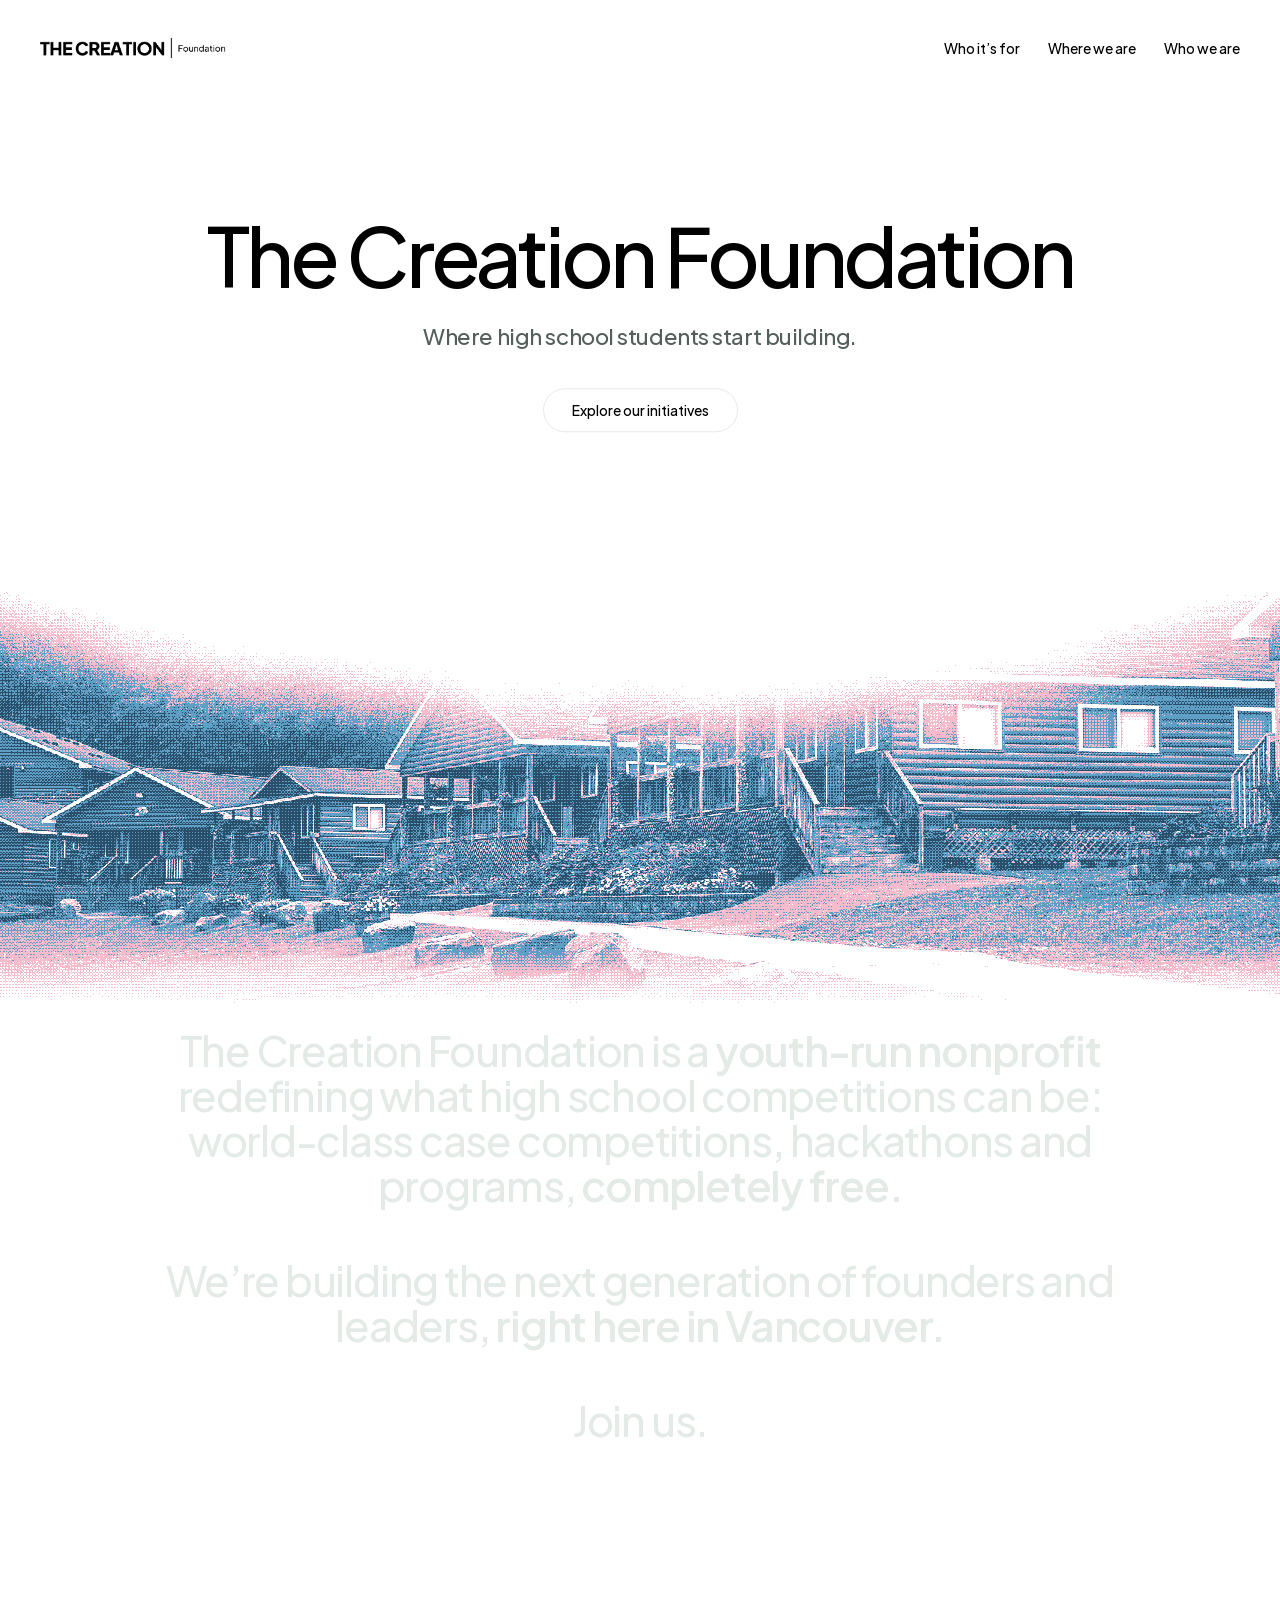
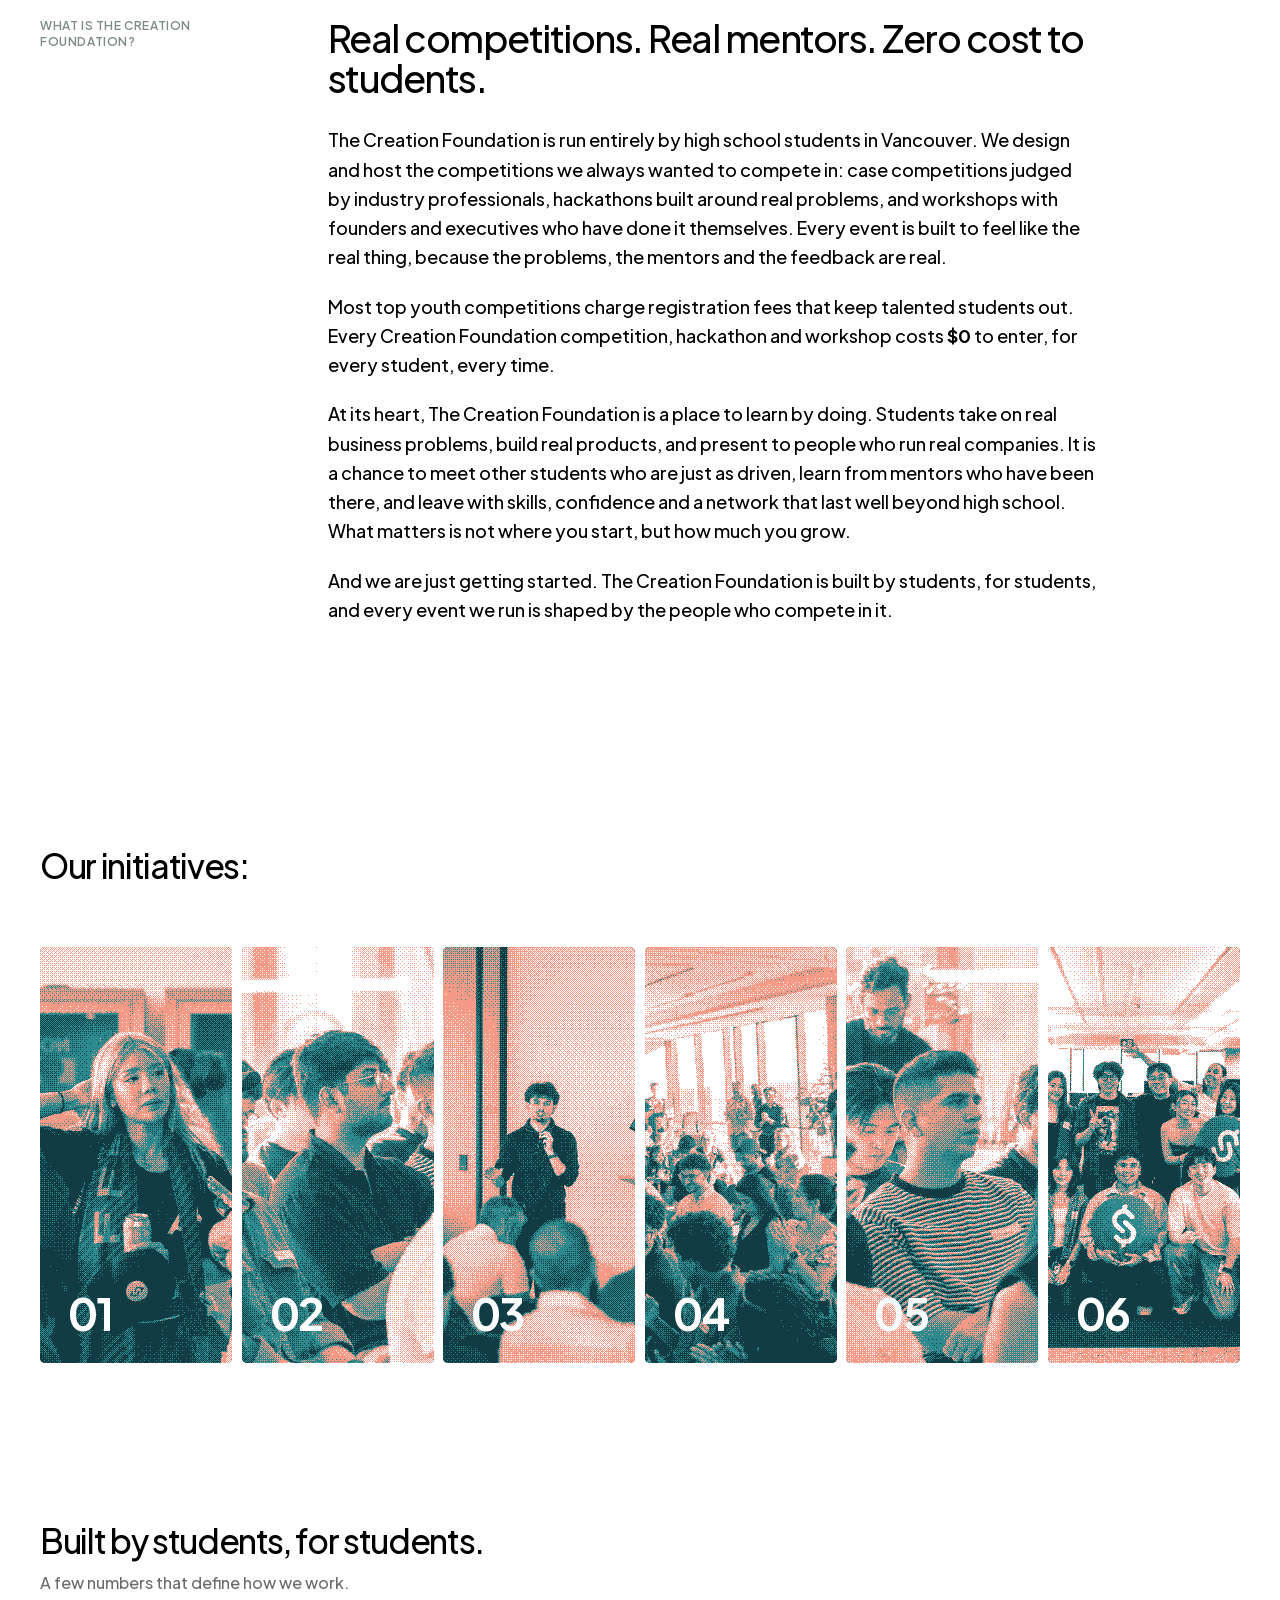
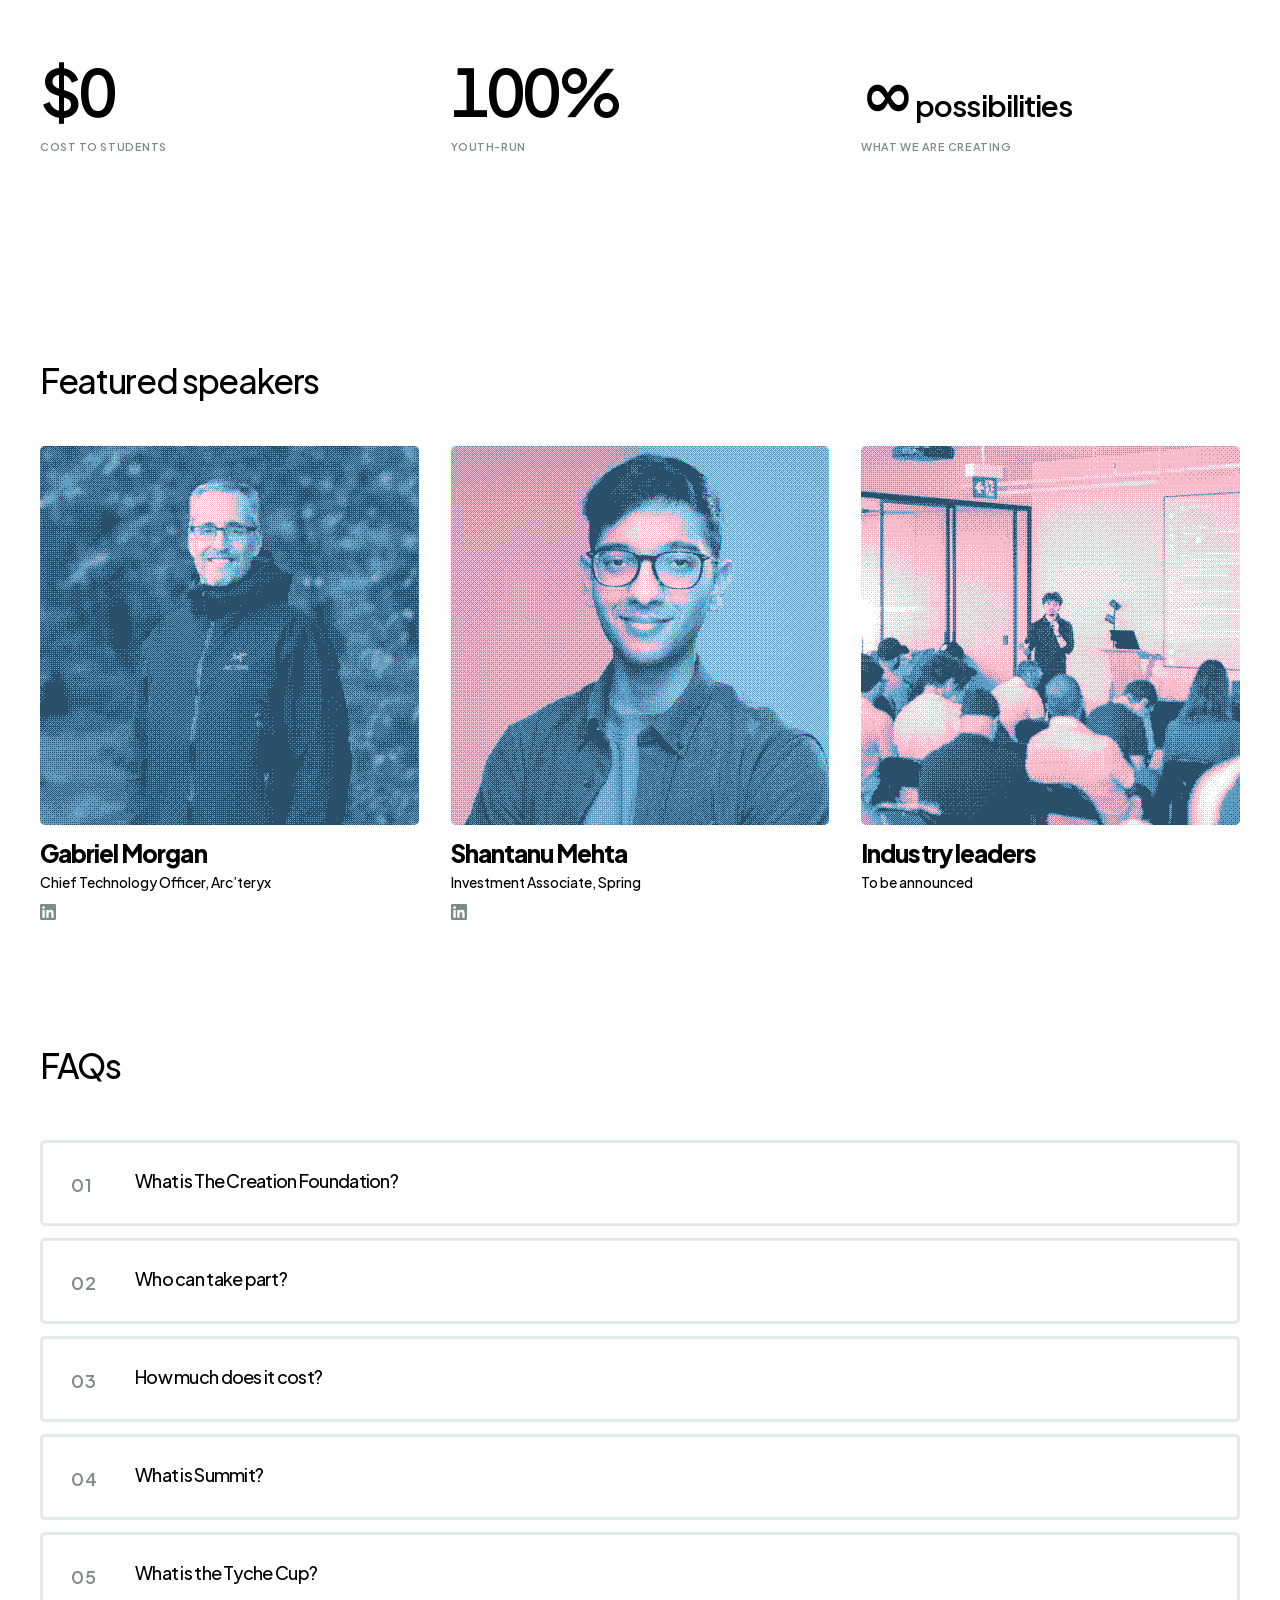
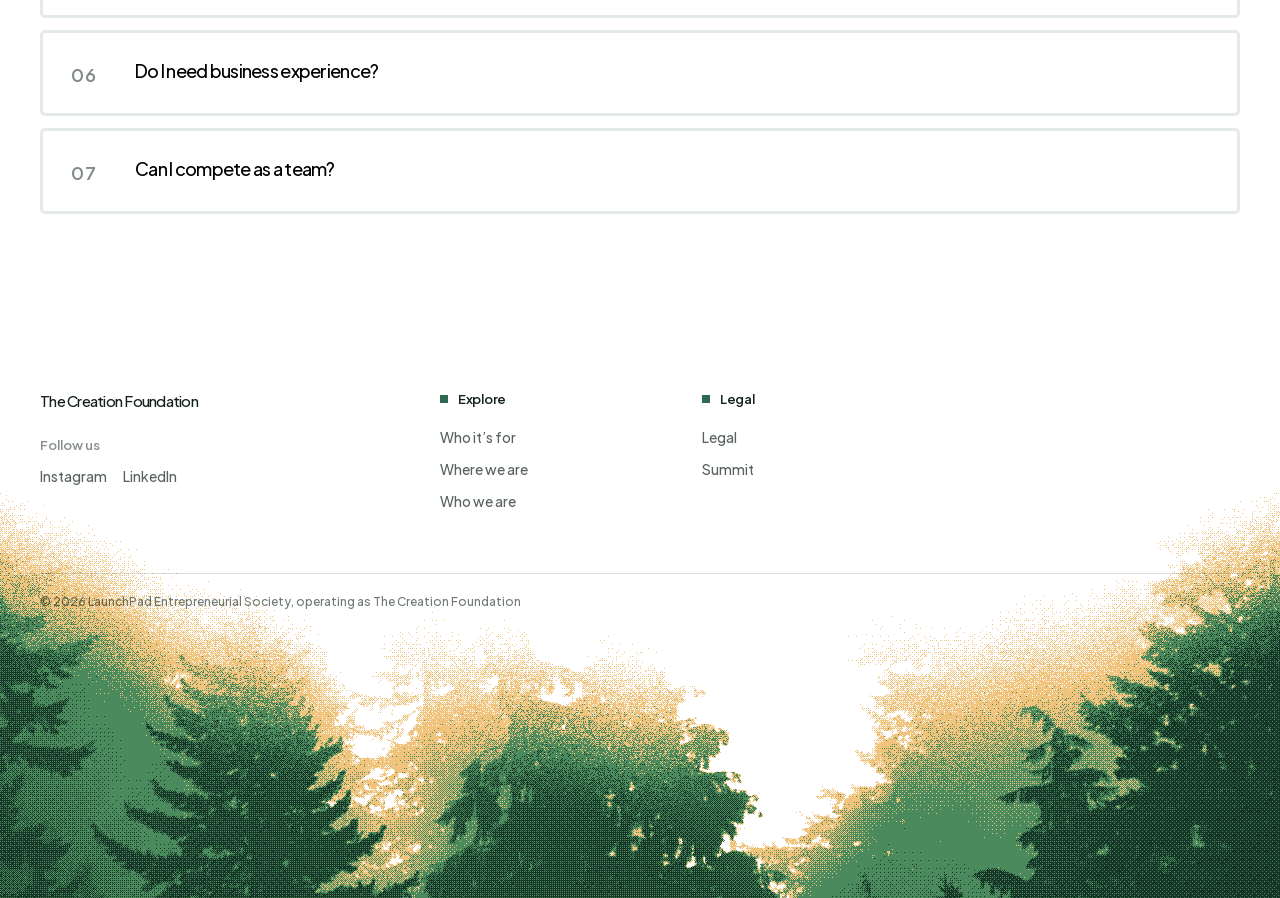
==== commit f92d3c39: "Rebrand to The Creation Foundation; new hero and legal layout The Creation Foundation is the public " ====
--- a/index.html
+++ b/index.html
@@ -1 +1 @@
-<!DOCTYPE html><html data-dpl-id="dpl_w3NKNGjgQrKzwMNruwuWd6oCX3E9" lang="en" class="big_shoulders_7123ae34-module__k79pjW__variable instrument_sans_18e3504e-module__yVm6gW__variable h-full antialiased"><head><meta charSet="utf-8"/><meta name="viewport" content="width=device-width, initial-scale=1"/><link rel="preload" href="/_next/static/les/media/797e433ab948586e-s.p.1v5bejj26fx9h.woff2" as="font" crossorigin="" type="font/woff2"/><link rel="preload" href="/_next/static/les/media/MatrixSansPrint_Regular-s.p.2ckcxrzie5m3n.otf" as="font" crossorigin="" type="font/otf"/><link rel="preload" href="/_next/static/les/media/MatrixSansVideo_Regular-s.p.41-9n1qrm0-6z.otf" as="font" crossorigin="" type="font/otf"/><link rel="preload" href="/_next/static/les/media/caa3a2e1cccd8315-s.p.0zr6hhvz-h9nw.woff2" as="font" crossorigin="" type="font/woff2"/><link rel="preload" href="/_next/static/les/media/f06bf9da926bae75-s.p.3uuun_-7zsf1g.woff2" as="font" crossorigin="" type="font/woff2"/><link rel="preload" href="/_next/static/les/media/f99c309598d4ef8a.p.2v-hvpha9wp8q.woff2" as="font" crossorigin="" type="font/woff2"/><link rel="preload" href="/_next/static/les/media/fba5a26ea33df6a3-s.p.08ssgmy_tb90r.woff2" as="font" crossorigin="" type="font/woff2"/><link rel="preload" as="image" imageSrcSet="/brand/launchpad-lockup.png 32w, /brand/launchpad-lockup.png 48w, /brand/launchpad-lockup.png 64w, /brand/launchpad-lockup.png 96w, /brand/launchpad-lockup.png 128w, /brand/launchpad-lockup.png 256w, /brand/launchpad-lockup.png 384w, /brand/launchpad-lockup.png 640w, /brand/launchpad-lockup.png 750w, /brand/launchpad-lockup.png 828w, /brand/launchpad-lockup.png 1080w, /brand/launchpad-lockup.png 1200w, /brand/launchpad-lockup.png 1920w, /brand/launchpad-lockup.png 2048w, /brand/launchpad-lockup.png 3840w" imageSizes="(max-width: 768px) 146px, 219px"/><link rel="preload" as="image" imageSrcSet="/img/banner.jpg 32w, /img/banner.jpg 48w, /img/banner.jpg 64w, /img/banner.jpg 96w, /img/banner.jpg 128w, /img/banner.jpg 256w, /img/banner.jpg 384w, /img/banner.jpg 640w, /img/banner.jpg 750w, /img/banner.jpg 828w, /img/banner.jpg 1080w, /img/banner.jpg 1200w, /img/banner.jpg 1920w, /img/banner.jpg 2048w, /img/banner.jpg 3840w" imageSizes="320px"/><link rel="preload" as="image" imageSrcSet="/img/crew.jpg 32w, /img/crew.jpg 48w, /img/crew.jpg 64w, /img/crew.jpg 96w, /img/crew.jpg 128w, /img/crew.jpg 256w, /img/crew.jpg 384w, /img/crew.jpg 640w, /img/crew.jpg 750w, /img/crew.jpg 828w, /img/crew.jpg 1080w, /img/crew.jpg 1200w, /img/crew.jpg 1920w, /img/crew.jpg 2048w, /img/crew.jpg 3840w" imageSizes="320px"/><link rel="preload" as="image" imageSrcSet="/img/room.jpg 32w, /img/room.jpg 48w, /img/room.jpg 64w, /img/room.jpg 96w, /img/room.jpg 128w, /img/room.jpg 256w, /img/room.jpg 384w, /img/room.jpg 640w, /img/room.jpg 750w, /img/room.jpg 828w, /img/room.jpg 1080w, /img/room.jpg 1200w, /img/room.jpg 1920w, /img/room.jpg 2048w, /img/room.jpg 3840w" imageSizes="320px"/><link rel="preload" as="image" imageSrcSet="/img/portrait.jpg 32w, /img/portrait.jpg 48w, /img/portrait.jpg 64w, /img/portrait.jpg 96w, /img/portrait.jpg 128w, /img/portrait.jpg 256w, /img/portrait.jpg 384w, /img/portrait.jpg 640w, /img/portrait.jpg 750w, /img/portrait.jpg 828w, /img/portrait.jpg 1080w, /img/portrait.jpg 1200w, /img/portrait.jpg 1920w, /img/portrait.jpg 2048w, /img/portrait.jpg 3840w" imageSizes="320px"/><link rel="preload" as="image" imageSrcSet="/img/film.jpg 32w, /img/film.jpg 48w, /img/film.jpg 64w, /img/film.jpg 96w, /img/film.jpg 128w, /img/film.jpg 256w, /img/film.jpg 384w, /img/film.jpg 640w, /img/film.jpg 750w, /img/film.jpg 828w, /img/film.jpg 1080w, /img/film.jpg 1200w, /img/film.jpg 1920w, /img/film.jpg 2048w, /img/film.jpg 3840w" imageSizes="320px"/><link rel="preload" as="image" imageSrcSet="/img/stanfam.jpg 32w, /img/stanfam.jpg 48w, /img/stanfam.jpg 64w, /img/stanfam.jpg 96w, /img/stanfam.jpg 128w, /img/stanfam.jpg 256w, /img/stanfam.jpg 384w, /img/stanfam.jpg 640w, /img/stanfam.jpg 750w, /img/stanfam.jpg 828w, /img/stanfam.jpg 1080w, /img/stanfam.jpg 1200w, /img/stanfam.jpg 1920w, /img/stanfam.jpg 2048w, /img/stanfam.jpg 3840w" imageSizes="320px"/><link rel="stylesheet" href="/_next/static/les/chunks/0337t9v20k-di.css" data-precedence="next"/><link rel="stylesheet" href="/_next/static/les/chunks/35wfv2cy29n3b.css" data-precedence="next"/><link rel="stylesheet" href="/_next/static/les/chunks/0l64sxbr0guh1.css" data-precedence="next"/><link rel="preload" as="script" fetchPriority="low" href="/_next/static/les/chunks/14p8_oqciff0p.js"/><script src="/_next/static/les/chunks/0ws7t_wz4dvp7.js" async=""></script><script src="/_next/static/les/chunks/2hbr1fp0o27in.js" async=""></script><script src="/_next/static/les/chunks/0qmpwqu9johly.js" async=""></script><script src="/_next/static/les/chunks/turbopack-09f51ytv3olvr.js" async=""></script><script src="/_next/static/les/chunks/1i6vnvxz198wi.js" async="" crossorigin=""></script><script src="/_next/static/les/chunks/2corl6wyj4669.js" async="" crossorigin=""></script><script src="/_next/static/les/chunks/2l4w7kz--k36a.js" async="" crossorigin=""></script><script src="/_next/static/les/chunks/2k6axtzk1phra.js" async="" crossorigin=""></script><script src="/_next/static/les/chunks/278i-8izzp032.js" async="" crossorigin=""></script><meta name="theme-color" content="#ffffff"/><title>Launchpad Entrepreneurial Society</title><meta name="description" content="Launchpad Entrepreneurial Society is a youth-run nonprofit in Vancouver running free case competitions, hackathons and programs for high school students."/><meta property="og:title" content="Launchpad Entrepreneurial Society"/><meta property="og:description" content="Launchpad Entrepreneurial Society is a youth-run nonprofit in Vancouver running free case competitions, hackathons and programs for high school students."/><meta property="og:type" content="website"/><meta name="twitter:card" content="summary_large_image"/><meta name="twitter:title" content="Launchpad Entrepreneurial Society"/><meta name="twitter:description" content="Launchpad Entrepreneurial Society is a youth-run nonprofit in Vancouver running free case competitions, hackathons and programs for high school students."/><link rel="icon" href="/favicon.ico?favicon.1k5qqw3w7i-nu.ico" sizes="64x64" type="image/x-icon"/><link rel="icon" href="/icon.svg?icon.11mrahgpxj4tj.svg" sizes="any" type="image/svg+xml"/><link rel="apple-touch-icon" href="/apple-icon.png?apple-icon.2nsbq48vrk_hy.png" sizes="180x180" type="image/png"/><meta name="next-size-adjust" content=""/><noscript><style>[data-rv],.stagger>span{opacity:1!important;transform:none!important;clip-path:none!important;filter:none!important}#run{height:auto!important}.typefill,.typefill span span{color:#12211b!important}#run>div{position:static!important;height:auto!important;overflow:visible!important}.beat{position:relative!important;opacity:1!important;transform:none!important;padding-block:5rem}</style></noscript><script src="/_next/static/les/chunks/0c0hxoamwjsbw.js" noModule=""></script></head><body class="min-h-full"><div hidden=""><!--$--><!--/$--></div><main class="v1 plus_jakarta_sans_903079d0-module__AyqIMG__variable min-h-screen"><header class="bg-[#ffffff] pt-3 md:pt-5"><div class="mx-auto max-w-7xl px-6 md:px-10 flex h-14 items-center justify-between gap-6"><a class="py-3 transition-opacity hover:opacity-70" data-no-dither="true" href="/"><img alt="Launchpad Entrepreneurial Society" width="1367" height="150" decoding="async" data-nimg="1" class="h-4 w-auto md:h-6" style="color:transparent" sizes="(max-width: 768px) 146px, 219px" srcSet="/brand/launchpad-lockup.png 32w, /brand/launchpad-lockup.png 48w, /brand/launchpad-lockup.png 64w, /brand/launchpad-lockup.png 96w, /brand/launchpad-lockup.png 128w, /brand/launchpad-lockup.png 256w, /brand/launchpad-lockup.png 384w, /brand/launchpad-lockup.png 640w, /brand/launchpad-lockup.png 750w, /brand/launchpad-lockup.png 828w, /brand/launchpad-lockup.png 1080w, /brand/launchpad-lockup.png 1200w, /brand/launchpad-lockup.png 1920w, /brand/launchpad-lockup.png 2048w, /brand/launchpad-lockup.png 3840w" src="/brand/launchpad-lockup.png"/></a><nav class="hidden items-center gap-7 md:flex"><a class="py-4 text-sm font-medium text-black transition-opacity hover:opacity-70" href="/who">Who it’s for</a><a class="py-4 text-sm font-medium text-black transition-opacity hover:opacity-70" href="/where">Where we are</a><a class="py-4 text-sm font-medium text-black transition-opacity hover:opacity-70" href="/stan">Who we are</a><a class="py-4 text-sm font-medium text-black transition-opacity hover:opacity-70" href="https://summitcompetition.com">Summit</a></nav><div class="flex items-center gap-2 md:gap-0"><div class="hidden min-[380px]:block"><a href="/apply" class="inline-flex min-h-11 w-fit shrink-0 items-center justify-center rounded-[90px] bg-[#2d6a4f] px-7 py-3 text-sm font-medium text-[#ffffff] transition-colors hover:bg-[#22533d]">Apply</a></div><div class="contents"><div class="contents"><button type="button" aria-label="Open menu" aria-expanded="false" aria-controls="mobile-menu" class="-mr-2 grid size-11 shrink-0 place-items-center md:hidden"><span class="burger" aria-hidden="true"><span class="burger__bar"></span><span class="burger__bar"></span><span class="burger__bar"></span></span></button></div></div></div></div></header><section id="top" class="relative min-h-[clamp(22rem,calc(100svh-3.5rem-10rem),30rem)] md:min-h-[clamp(31rem,calc(100svh-3.5rem-26rem),41rem)]"><div class="mx-auto max-w-7xl px-6 md:px-10 absolute inset-x-0 bottom-[-1rem] z-20 flex justify-center md:bottom-[-5.5rem]"><div class="w-full text-center"><h1 class="font-display stagger stagger--blur mx-auto max-w-[15ch] text-[2.75rem] leading-[0.8] tracking-[-0.05em] md:text-[4.25rem] lg:text-[5.5rem]"><span class="font-medium">Launchpad</span></h1><div class="mt-12 flex justify-center md:mt-16" data-rv="soft" style="--d:500ms"><div class="lp-clock " style="visibility:hidden" aria-hidden="true"><p class="lp-clock__label">Applications close on <!-- -->September 25<!-- -->, in:</p><div class="lp-clock__row"><span class="lp-clock__part"><b>00</b>days</span><span class="lp-clock__part"><b>00</b>hours</span><span class="lp-clock__part"><b>00</b>minutes</span><span class="lp-clock__part"><b>00</b>seconds</span></div></div></div><div class="mt-1 flex justify-center md:mt-1.5" data-rv="soft" style="--d:740ms"><a href="/apply" class="inline-flex min-h-11 w-fit shrink-0 items-center justify-center rounded-[90px] bg-[#2d6a4f] px-7 py-3 text-sm font-medium text-[#ffffff] transition-colors hover:bg-[#22533d]">Apply</a></div><p class="mx-auto mt-5 text-[11px] leading-snug text-[#2e2e2e]/70 sm:whitespace-nowrap md:mt-6 md:text-xs" data-rv="soft" style="--d:860ms"></p></div></div></section><section class="relative overflow-hidden -mt-[10rem] aspect-[4/5] max-h-[60rem] min-h-[16rem] w-full md:mt-[max(-18rem,calc(100px_-_20.5vw))] md:aspect-[2400/1340]" style="background-color:#ffffff"><canvas aria-hidden="true" class="pointer-events-none absolute inset-0 h-full w-full [image-rendering:pixelated]"></canvas><div class="relative"></div></section><section data-apply-dock-stop="true" class="mx-auto max-w-7xl px-6 md:px-10 relative z-10 mt-2 pt-0 pb-10 text-center md:-mt-24 md:pt-0 md:pb-16"><p class="mx-auto mt-0 max-w-[32ch] text-[1.5rem] font-normal leading-[1.18] tracking-[-0.03em] md:mt-0 md:text-[2.6rem] md:leading-[1.08]" data-progress="0.55"><span class="typefill" style="--n:275"><span class="typefill__line" style="display:block"><span class="inline-block"><span style="--i:0">L</span><span style="--i:1">a</span><span style="--i:2">u</span><span style="--i:3">n</span><span style="--i:4">c</span><span style="--i:5">h</span><span style="--i:6">p</span><span style="--i:7">a</span><span style="--i:8">d</span></span> <span class="inline-block"><span style="--i:10">E</span><span style="--i:11">n</span><span style="--i:12">t</span><span style="--i:13">r</span><span style="--i:14">e</span><span style="--i:15">p</span><span style="--i:16">r</span><span style="--i:17">e</span><span style="--i:18">n</span><span style="--i:19">e</span><span style="--i:20">u</span><span style="--i:21">r</span><span style="--i:22">i</span><span style="--i:23">a</span><span style="--i:24">l</span></span> <span class="inline-block"><span style="--i:26">S</span><span style="--i:27">o</span><span style="--i:28">c</span><span style="--i:29">i</span><span style="--i:30">e</span><span style="--i:31">t</span><span style="--i:32">y</span></span> <span class="inline-block"><span style="--i:34">i</span><span style="--i:35">s</span></span> <span class="inline-block"><span style="--i:37">a</span></span> <span class="inline-block font-semibold"><span style="--i:39">y</span><span style="--i:40">o</span><span style="--i:41">u</span><span style="--i:42">t</span><span style="--i:43">h</span><span style="--i:44">-</span><span style="--i:45">r</span><span style="--i:46">u</span><span style="--i:47">n</span></span> <span class="inline-block font-semibold"><span style="--i:49">n</span><span style="--i:50">o</span><span style="--i:51">n</span><span style="--i:52">p</span><span style="--i:53">r</span><span style="--i:54">o</span><span style="--i:55">f</span><span style="--i:56">i</span><span style="--i:57">t</span></span> <span class="inline-block"><span style="--i:59">r</span><span style="--i:60">e</span><span style="--i:61">d</span><span style="--i:62">e</span><span style="--i:63">f</span><span style="--i:64">i</span><span style="--i:65">n</span><span style="--i:66">i</span><span style="--i:67">n</span><span style="--i:68">g</span></span> <span class="inline-block"><span style="--i:70">w</span><span style="--i:71">h</span><span style="--i:72">a</span><span style="--i:73">t</span></span> <span class="inline-block"><span style="--i:75">h</span><span style="--i:76">i</span><span style="--i:77">g</span><span style="--i:78">h</span></span> <span class="inline-block"><span style="--i:80">s</span><span style="--i:81">c</span><span style="--i:82">h</span><span style="--i:83">o</span><span style="--i:84">o</span><span style="--i:85">l</span></span> <span class="inline-block"><span style="--i:87">c</span><span style="--i:88">o</span><span style="--i:89">m</span><span style="--i:90">p</span><span style="--i:91">e</span><span style="--i:92">t</span><span style="--i:93">i</span><span style="--i:94">t</span><span style="--i:95">i</span><span style="--i:96">o</span><span style="--i:97">n</span><span style="--i:98">s</span></span> <span class="inline-block"><span style="--i:100">c</span><span style="--i:101">a</span><span style="--i:102">n</span></span> <span class="inline-block"><span style="--i:104">b</span><span style="--i:105">e</span><span style="--i:106">:</span></span> <span class="inline-block"><span style="--i:108">w</span><span style="--i:109">o</span><span style="--i:110">r</span><span style="--i:111">l</span><span style="--i:112">d</span><span style="--i:113">-</span><span style="--i:114">c</span><span style="--i:115">l</span><span style="--i:116">a</span><span style="--i:117">s</span><span style="--i:118">s</span></span> <span class="inline-block"><span style="--i:120">c</span><span style="--i:121">a</span><span style="--i:122">s</span><span style="--i:123">e</span></span> <span class="inline-block"><span style="--i:125">c</span><span style="--i:126">o</span><span style="--i:127">m</span><span style="--i:128">p</span><span style="--i:129">e</span><span style="--i:130">t</span><span style="--i:131">i</span><span style="--i:132">t</span><span style="--i:133">i</span><span style="--i:134">o</span><span style="--i:135">n</span><span style="--i:136">s</span><span style="--i:137">,</span></span> <span class="inline-block"><span style="--i:139">h</span><span style="--i:140">a</span><span style="--i:141">c</span><span style="--i:142">k</span><span style="--i:143">a</span><span style="--i:144">t</span><span style="--i:145">h</span><span style="--i:146">o</span><span style="--i:147">n</span><span style="--i:148">s</span></span> <span class="inline-block"><span style="--i:150">a</span><span style="--i:151">n</span><span style="--i:152">d</span></span> <span class="inline-block"><span style="--i:154">p</span><span style="--i:155">r</span><span style="--i:156">o</span><span style="--i:157">g</span><span style="--i:158">r</span><span style="--i:159">a</span><span style="--i:160">m</span><span style="--i:161">s</span><span style="--i:162">,</span></span> <span class="inline-block font-semibold"><span style="--i:164">c</span><span style="--i:165">o</span><span style="--i:166">m</span><span style="--i:167">p</span><span style="--i:168">l</span><span style="--i:169">e</span><span style="--i:170">t</span><span style="--i:171">e</span><span style="--i:172">l</span><span style="--i:173">y</span></span> <span class="inline-block font-semibold"><span style="--i:175">f</span><span style="--i:176">r</span><span style="--i:177">e</span><span style="--i:178">e</span><span style="--i:179">.</span></span></span><span class="typefill__line" style="display:block;margin-top:1.2em"><span class="inline-block"><span style="--i:181">W</span><span style="--i:182">e</span><span style="--i:183">’</span><span style="--i:184">r</span><span style="--i:185">e</span></span> <span class="inline-block"><span style="--i:187">b</span><span style="--i:188">u</span><span style="--i:189">i</span><span style="--i:190">l</span><span style="--i:191">d</span><span style="--i:192">i</span><span style="--i:193">n</span><span style="--i:194">g</span></span> <span class="inline-block"><span style="--i:196">t</span><span style="--i:197">h</span><span style="--i:198">e</span></span> <span class="inline-block"><span style="--i:200">n</span><span style="--i:201">e</span><span style="--i:202">x</span><span style="--i:203">t</span></span> <span class="inline-block"><span style="--i:205">g</span><span style="--i:206">e</span><span style="--i:207">n</span><span style="--i:208">e</span><span style="--i:209">r</span><span style="--i:210">a</span><span style="--i:211">t</span><span style="--i:212">i</span><span style="--i:213">o</span><span style="--i:214">n</span></span> <span class="inline-block"><span style="--i:216">o</span><span style="--i:217">f</span></span> <span class="inline-block"><span style="--i:219">f</span><span style="--i:220">o</span><span style="--i:221">u</span><span style="--i:222">n</span><span style="--i:223">d</span><span style="--i:224">e</span><span style="--i:225">r</span><span style="--i:226">s</span></span> <span class="inline-block"><span style="--i:228">a</span><span style="--i:229">n</span><span style="--i:230">d</span></span> <span class="inline-block"><span style="--i:232">l</span><span style="--i:233">e</span><span style="--i:234">a</span><span style="--i:235">d</span><span style="--i:236">e</span><span style="--i:237">r</span><span style="--i:238">s</span><span style="--i:239">,</span></span> <span class="inline-block font-semibold"><span style="--i:241">r</span><span style="--i:242">i</span><span style="--i:243">g</span><span style="--i:244">h</span><span style="--i:245">t</span></span> <span class="inline-block font-semibold"><span style="--i:247">h</span><span style="--i:248">e</span><span style="--i:249">r</span><span style="--i:250">e</span></span> <span class="inline-block font-semibold"><span style="--i:252">i</span><span style="--i:253">n</span></span> <span class="inline-block font-semibold"><span style="--i:255">V</span><span style="--i:256">a</span><span style="--i:257">n</span><span style="--i:258">c</span><span style="--i:259">o</span><span style="--i:260">u</span><span style="--i:261">v</span><span style="--i:262">e</span><span style="--i:263">r</span><span style="--i:264">.</span></span></span><span class="typefill__line" style="display:block;margin-top:1.2em"><span class="inline-block"><span style="--i:266">J</span><span style="--i:267">o</span><span style="--i:268">i</span><span style="--i:269">n</span></span> <span class="inline-block"><span style="--i:271">u</span><span style="--i:272">s</span><span style="--i:273">.</span></span></span></span></p><div class="mt-4 flex flex-wrap items-center justify-center gap-2 md:mt-5" data-rv="soft" style="--d:160ms"><a href="/apply" class="inline-flex min-h-11 w-fit shrink-0 items-center justify-center rounded-[90px] bg-[#2d6a4f] px-7 py-3 text-sm font-medium text-[#ffffff] transition-colors hover:bg-[#22533d]">Apply</a><a href="#days" class="inline-flex min-h-11 w-fit shrink-0 items-center justify-center rounded-[90px] border border-[#e4ebe7] px-7 py-[11px] text-sm font-medium text-black transition-colors hover:bg-[#eef4f0]">Explore our initiatives</a></div></section><section id="camp" class="mx-auto max-w-7xl px-6 md:px-10 py-16 md:py-28"><div class="grid gap-8 md:grid-cols-[14rem_minmax(0,1fr)] md:gap-16"><div data-rv="soft"><p class="text-xs font-semibold uppercase tracking-wider text-[#7f8c86]">What is Launchpad?</p></div><div class="max-w-3xl" data-rv="soft" style="--d:120ms"><h2 class="text-[1.5rem] font-medium leading-[1.05] tracking-[-0.04em] md:text-[2.35rem]">Real competitions. Real mentors. Zero cost to students.</h2><div class="mt-7 space-y-5 text-base leading-relaxed text-black md:text-lg"><p>Launchpad Entrepreneurial Society is run entirely by high school students in Vancouver. We design and host the competitions we always wanted to compete in: case competitions judged by industry professionals, hackathons built around real problems, and workshops with founders and executives who have done it themselves. Every event is built to feel like the real thing, because the problems, the mentors and the feedback are real.</p><p>Most top youth competitions charge registration fees that keep talented students out. Every Launchpad competition, hackathon and workshop costs<!-- --> <b>$0</b> to enter, for every student, every time.</p><p>At its heart, Launchpad is a place to learn by doing. Students take on real business problems, build real products, and present to people who run real companies. It is a chance to meet other students who are just as driven, learn from mentors who have been there, and leave with skills, confidence and a network that last well beyond high school. What matters is not where you start, but how much you grow.</p><p>And we are just getting started. Launchpad is built by students, for students, and every event we run is shaped by the people who compete in it.</p></div></div></div></section><section id="days" class="mx-auto max-w-7xl px-6 md:px-10 py-16 md:py-28"><h2 class="text-[1.5rem] font-medium leading-[1.05] tracking-[-0.04em] md:text-[2.1rem] max-w-[20ch]" data-rv="soft">Our initiatives:</h2><div class="mt-12 md:mt-16" data-rv="soft"><div class="hiw"><article data-dither-scope="how" class="hiw-pill" role="button" tabindex="0" aria-expanded="false"><img alt="" loading="eager" decoding="async" data-nimg="fill" class="hiw-pill__img object-cover" style="position:absolute;height:100%;width:100%;left:0;top:0;right:0;bottom:0;color:transparent" sizes="320px" srcSet="/img/banner.jpg 32w, /img/banner.jpg 48w, /img/banner.jpg 64w, /img/banner.jpg 96w, /img/banner.jpg 128w, /img/banner.jpg 256w, /img/banner.jpg 384w, /img/banner.jpg 640w, /img/banner.jpg 750w, /img/banner.jpg 828w, /img/banner.jpg 1080w, /img/banner.jpg 1200w, /img/banner.jpg 1920w, /img/banner.jpg 2048w, /img/banner.jpg 3840w" src="/img/banner.jpg"/><span class="hiw-pill__badge">01</span><div class="hiw-pill__panel" aria-hidden="true"><h3 class="hiw-pill__title">Summit Case Competition</h3><p class="hiw-pill__text">Canada’s largest free high school case competition. One day, three rounds and real cases, judged by professionals from Big 4 firms, banks and venture capital.</p></div></article><article data-dither-scope="how" class="hiw-pill" role="button" tabindex="0" aria-expanded="false"><img alt="" loading="eager" decoding="async" data-nimg="fill" class="hiw-pill__img object-cover" style="position:absolute;height:100%;width:100%;left:0;top:0;right:0;bottom:0;color:transparent" sizes="320px" srcSet="/img/crew.jpg 32w, /img/crew.jpg 48w, /img/crew.jpg 64w, /img/crew.jpg 96w, /img/crew.jpg 128w, /img/crew.jpg 256w, /img/crew.jpg 384w, /img/crew.jpg 640w, /img/crew.jpg 750w, /img/crew.jpg 828w, /img/crew.jpg 1080w, /img/crew.jpg 1200w, /img/crew.jpg 1920w, /img/crew.jpg 2048w, /img/crew.jpg 3840w" src="/img/crew.jpg"/><span class="hiw-pill__badge">02</span><div class="hiw-pill__panel" aria-hidden="true"><h3 class="hiw-pill__title">The Tyche Cup</h3><p class="hiw-pill__text">One of our signature competitions. Students go head to head on fast-paced challenges that reward creativity, strategy and nerve.</p></div></article><article data-dither-scope="how" class="hiw-pill" role="button" tabindex="0" aria-expanded="false"><img alt="" loading="eager" decoding="async" data-nimg="fill" class="hiw-pill__img object-cover" style="position:absolute;height:100%;width:100%;left:0;top:0;right:0;bottom:0;color:transparent" sizes="320px" srcSet="/img/room.jpg 32w, /img/room.jpg 48w, /img/room.jpg 64w, /img/room.jpg 96w, /img/room.jpg 128w, /img/room.jpg 256w, /img/room.jpg 384w, /img/room.jpg 640w, /img/room.jpg 750w, /img/room.jpg 828w, /img/room.jpg 1080w, /img/room.jpg 1200w, /img/room.jpg 1920w, /img/room.jpg 2048w, /img/room.jpg 3840w" src="/img/room.jpg"/><span class="hiw-pill__badge">03</span><div class="hiw-pill__panel" aria-hidden="true"><h3 class="hiw-pill__title">Hackathons</h3><p class="hiw-pill__text">Build something real in a single weekend. Teams turn ideas into working products with help from mentors, then demo them to judges.</p></div></article><article data-dither-scope="how" class="hiw-pill" role="button" tabindex="0" aria-expanded="false"><img alt="" loading="eager" decoding="async" data-nimg="fill" class="hiw-pill__img object-cover" style="position:absolute;height:100%;width:100%;left:0;top:0;right:0;bottom:0;color:transparent" sizes="320px" srcSet="/img/portrait.jpg 32w, /img/portrait.jpg 48w, /img/portrait.jpg 64w, /img/portrait.jpg 96w, /img/portrait.jpg 128w, /img/portrait.jpg 256w, /img/portrait.jpg 384w, /img/portrait.jpg 640w, /img/portrait.jpg 750w, /img/portrait.jpg 828w, /img/portrait.jpg 1080w, /img/portrait.jpg 1200w, /img/portrait.jpg 1920w, /img/portrait.jpg 2048w, /img/portrait.jpg 3840w" src="/img/portrait.jpg"/><span class="hiw-pill__badge">04</span><div class="hiw-pill__panel" aria-hidden="true"><h3 class="hiw-pill__title">School clubs</h3><p class="hiw-pill__text">Launchpad clubs bring entrepreneurship into high schools across Vancouver, with workshops, guest speakers and practice cases all year round.</p></div></article><article data-dither-scope="how" class="hiw-pill" role="button" tabindex="0" aria-expanded="false"><img alt="" loading="eager" decoding="async" data-nimg="fill" class="hiw-pill__img object-cover" style="position:absolute;height:100%;width:100%;left:0;top:0;right:0;bottom:0;color:transparent" sizes="320px" srcSet="/img/film.jpg 32w, /img/film.jpg 48w, /img/film.jpg 64w, /img/film.jpg 96w, /img/film.jpg 128w, /img/film.jpg 256w, /img/film.jpg 384w, /img/film.jpg 640w, /img/film.jpg 750w, /img/film.jpg 828w, /img/film.jpg 1080w, /img/film.jpg 1200w, /img/film.jpg 1920w, /img/film.jpg 2048w, /img/film.jpg 3840w" src="/img/film.jpg"/><span class="hiw-pill__badge">05</span><div class="hiw-pill__panel" aria-hidden="true"><h3 class="hiw-pill__title">Volunteering</h3><p class="hiw-pill__text">Every event is run by students. Volunteer as an organizer, logistics lead or ambassador and gain real leadership experience.</p></div></article><article data-dither-scope="how" class="hiw-pill" role="button" tabindex="0" aria-expanded="false"><img alt="" loading="eager" decoding="async" data-nimg="fill" class="hiw-pill__img object-cover" style="position:absolute;height:100%;width:100%;left:0;top:0;right:0;bottom:0;color:transparent" sizes="320px" srcSet="/img/stanfam.jpg 32w, /img/stanfam.jpg 48w, /img/stanfam.jpg 64w, /img/stanfam.jpg 96w, /img/stanfam.jpg 128w, /img/stanfam.jpg 256w, /img/stanfam.jpg 384w, /img/stanfam.jpg 640w, /img/stanfam.jpg 750w, /img/stanfam.jpg 828w, /img/stanfam.jpg 1080w, /img/stanfam.jpg 1200w, /img/stanfam.jpg 1920w, /img/stanfam.jpg 2048w, /img/stanfam.jpg 3840w" src="/img/stanfam.jpg"/><span class="hiw-pill__badge">06</span><div class="hiw-pill__panel" aria-hidden="true"><h3 class="hiw-pill__title">Always free</h3><p class="hiw-pill__text">Every competition, workshop and resource is free for high school students. No registration fees, ever.</p></div></article></div></div></section><section class="mx-auto max-w-7xl px-6 md:px-10 pb-16 md:pb-28"><div class="pt-12" data-rv="soft"><h2 class="text-[1.5rem] font-medium leading-[1.05] tracking-[-0.04em] md:text-[2.1rem] max-w-[22ch]">Built by students, for students.</h2><p class="mt-3 max-w-[40ch] text-sm text-[#2e2e2e]/70 md:text-base">A few numbers that define how we work.</p></div><div class="mt-12 md:mt-16"><div class="grid grid-cols-1 gap-x-6 gap-y-12 sm:grid-cols-3 sm:gap-x-8"><div class="text-left" data-rv="soft" style="--d:0ms"><p><span class="inline-block text-[2.75rem] font-semibold leading-none tracking-[-0.04em] text-black tabular-nums md:text-[4rem]" role="img" aria-label="$0"><span aria-hidden="true">$0</span></span> <span class="text-[1.35rem] font-semibold leading-none tracking-[-0.03em] text-black md:text-[1.85rem]"></span></p><p class="mt-4 font-label text-[11px] uppercase tracking-wider text-[#7f8c86]">Cost to students</p></div><div class="text-left" data-rv="soft" style="--d:110ms"><p><span class="inline-block text-[2.75rem] font-semibold leading-none tracking-[-0.04em] text-black tabular-nums md:text-[4rem]" role="img" aria-label="100%"><span aria-hidden="true">100%</span></span> <span class="text-[1.35rem] font-semibold leading-none tracking-[-0.03em] text-black md:text-[1.85rem]"></span></p><p class="mt-4 font-label text-[11px] uppercase tracking-wider text-[#7f8c86]">Youth-run</p></div><div class="text-left" data-rv="soft" style="--d:220ms"><p><span class="inline-block text-[2.75rem] font-semibold leading-none tracking-[-0.04em] text-black tabular-nums md:text-[4rem]" role="img" aria-label="∞"><span aria-hidden="true">∞</span></span> <span class="text-[1.35rem] font-semibold leading-none tracking-[-0.03em] text-black md:text-[1.85rem]">possibilities</span></p><p class="mt-4 font-label text-[11px] uppercase tracking-wider text-[#7f8c86]">What we are creating</p></div></div></div></section><section class="mx-auto max-w-7xl px-6 md:px-10 py-16 md:py-24"><h2 class="text-[1.5rem] font-medium leading-[1.05] tracking-[-0.04em] md:text-[2.1rem] max-w-[22ch]" data-rv="soft">Featured speakers</h2><div class="mt-12 grid gap-10 sm:grid-cols-2 lg:grid-cols-3 md:gap-8"><figure data-rv="soft" style="--d:0ms"><div data-dither-scope="portrait" class="inv-card relative aspect-square overflow-hidden rounded-[5px] bg-[#eef4f0]"><img alt="Gabriel Morgan" loading="lazy" decoding="async" data-nimg="fill" class="inv-photo object-cover" style="position:absolute;height:100%;width:100%;left:0;top:0;right:0;bottom:0;object-position:center top;color:transparent" sizes="(max-width: 640px) 90vw, (max-width: 1024px) 45vw, (max-width: 1280px) 30vw, 24rem" srcSet="/img/gabriel-morgan.jpg 256w, /img/gabriel-morgan.jpg 384w, /img/gabriel-morgan.jpg 640w, /img/gabriel-morgan.jpg 750w, /img/gabriel-morgan.jpg 828w, /img/gabriel-morgan.jpg 1080w, /img/gabriel-morgan.jpg 1200w, /img/gabriel-morgan.jpg 1920w, /img/gabriel-morgan.jpg 2048w, /img/gabriel-morgan.jpg 3840w" src="/img/gabriel-morgan.jpg"/></div><figcaption class="mt-4"><p class="font-display text-[1.5rem] leading-none tracking-[-0.04em]">Gabriel Morgan</p><p class="mt-2 text-sm font-medium leading-snug text-black">Chief Technology Officer, Arc’teryx</p><div class="mt-3 flex items-center gap-3"><a href="https://www.linkedin.com/in/gabrielmorgan/" target="_blank" rel="noopener noreferrer" aria-label="Gabriel Morgan on LinkedIn" class="text-[#7f8c86] transition-colors hover:text-[#2d6a4f]"><svg viewBox="0 0 24 24" width="18" height="18" aria-hidden="true" class="size-4" fill="currentColor"><path d="M20.447 20.452h-3.554v-5.569c0-1.328-.027-3.037-1.852-3.037-1.853 0-2.136 1.445-2.136 2.939v5.667H9.351V9h3.414v1.561h.046c.477-.9 1.637-1.85 3.37-1.85 3.601 0 4.267 2.37 4.267 5.455v6.286zM5.337 7.433a2.062 2.062 0 0 1-2.063-2.065 2.064 2.064 0 1 1 2.063 2.065zm1.782 13.019H3.555V9h3.564v11.452zM22.225 0H1.771C.792 0 0 .774 0 1.729v20.542C0 23.227.792 24 1.771 24h20.451C23.2 24 24 23.227 24 22.271V1.729C24 .774 23.2 0 22.222 0z"></path></svg></a><a href="https://x.com/sophiaamoruso" target="_blank" rel="noopener noreferrer" aria-label="Gabriel Morgan on X" class="text-[#7f8c86] transition-colors hover:text-[#2d6a4f]"><svg viewBox="0 0 24 24" width="18" height="18" aria-hidden="true" class="size-4" fill="currentColor"><path d="M18.9 1.153h3.68l-8.04 9.19L24 22.846h-7.406l-5.8-7.584-6.638 7.584H.474l8.6-9.83L0 1.153h7.594l5.243 6.932zM17.61 20.644h2.039L6.486 3.24H4.298z"></path></svg></a></div></figcaption></figure><figure data-rv="soft" style="--d:120ms"><div data-dither-scope="portrait" class="inv-card relative aspect-square overflow-hidden rounded-[5px] bg-[#eef4f0]"><img alt="Shantanu Mehta" loading="lazy" decoding="async" data-nimg="fill" class="inv-photo object-cover" style="position:absolute;height:100%;width:100%;left:0;top:0;right:0;bottom:0;object-position:center;color:transparent" sizes="(max-width: 640px) 90vw, (max-width: 1024px) 45vw, (max-width: 1280px) 30vw, 24rem" srcSet="/img/shantanu-mehta.jpg 256w, /img/shantanu-mehta.jpg 384w, /img/shantanu-mehta.jpg 640w, /img/shantanu-mehta.jpg 750w, /img/shantanu-mehta.jpg 828w, /img/shantanu-mehta.jpg 1080w, /img/shantanu-mehta.jpg 1200w, /img/shantanu-mehta.jpg 1920w, /img/shantanu-mehta.jpg 2048w, /img/shantanu-mehta.jpg 3840w" src="/img/shantanu-mehta.jpg"/></div><figcaption class="mt-4"><p class="font-display text-[1.5rem] leading-none tracking-[-0.04em]">Shantanu Mehta</p><p class="mt-2 text-sm font-medium leading-snug text-black">Investment Associate, Spring</p><div class="mt-3 flex items-center gap-3"><a href="https://www.linkedin.com/in/shantanusmehta/" target="_blank" rel="noopener noreferrer" aria-label="Shantanu Mehta on LinkedIn" class="text-[#7f8c86] transition-colors hover:text-[#2d6a4f]"><svg viewBox="0 0 24 24" width="18" height="18" aria-hidden="true" class="size-4" fill="currentColor"><path d="M20.447 20.452h-3.554v-5.569c0-1.328-.027-3.037-1.852-3.037-1.853 0-2.136 1.445-2.136 2.939v5.667H9.351V9h3.414v1.561h.046c.477-.9 1.637-1.85 3.37-1.85 3.601 0 4.267 2.37 4.267 5.455v6.286zM5.337 7.433a2.062 2.062 0 0 1-2.063-2.065 2.064 2.064 0 1 1 2.063 2.065zm1.782 13.019H3.555V9h3.564v11.452zM22.225 0H1.771C.792 0 0 .774 0 1.729v20.542C0 23.227.792 24 1.771 24h20.451C23.2 24 24 23.227 24 22.271V1.729C24 .774 23.2 0 22.222 0z"></path></svg></a><a href="https://x.com/zach_yadegari" target="_blank" rel="noopener noreferrer" aria-label="Shantanu Mehta on X" class="text-[#7f8c86] transition-colors hover:text-[#2d6a4f]"><svg viewBox="0 0 24 24" width="18" height="18" aria-hidden="true" class="size-4" fill="currentColor"><path d="M18.9 1.153h3.68l-8.04 9.19L24 22.846h-7.406l-5.8-7.584-6.638 7.584H.474l8.6-9.83L0 1.153h7.594l5.243 6.932zM17.61 20.644h2.039L6.486 3.24H4.298z"></path></svg></a></div></figcaption></figure><figure data-rv="soft" style="--d:240ms"><div data-dither-scope="portrait" class="inv-card relative aspect-square overflow-hidden rounded-[5px] bg-[#eef4f0]"><img alt="Industry leaders" loading="lazy" decoding="async" data-nimg="fill" class="inv-photo object-cover" style="position:absolute;height:100%;width:100%;left:0;top:0;right:0;bottom:0;object-position:center;color:transparent" sizes="(max-width: 640px) 90vw, (max-width: 1024px) 45vw, (max-width: 1280px) 30vw, 24rem" srcSet="/img/speaker-tba-2.jpg 256w, /img/speaker-tba-2.jpg 384w, /img/speaker-tba-2.jpg 640w, /img/speaker-tba-2.jpg 750w, /img/speaker-tba-2.jpg 828w, /img/speaker-tba-2.jpg 1080w, /img/speaker-tba-2.jpg 1200w, /img/speaker-tba-2.jpg 1920w, /img/speaker-tba-2.jpg 2048w, /img/speaker-tba-2.jpg 3840w" src="/img/speaker-tba-2.jpg"/></div><figcaption class="mt-4"><p class="font-display text-[1.5rem] leading-none tracking-[-0.04em]">Industry leaders</p><p class="mt-2 text-sm font-medium leading-snug text-black">To be announced</p><div class="mt-3 flex items-center gap-3"><a href="https://www.linkedin.com/in/garyvaynerchuk" target="_blank" rel="noopener noreferrer" aria-label="Industry leaders on LinkedIn" class="text-[#7f8c86] transition-colors hover:text-[#2d6a4f]"><svg viewBox="0 0 24 24" width="18" height="18" aria-hidden="true" class="size-4" fill="currentColor"><path d="M20.447 20.452h-3.554v-5.569c0-1.328-.027-3.037-1.852-3.037-1.853 0-2.136 1.445-2.136 2.939v5.667H9.351V9h3.414v1.561h.046c.477-.9 1.637-1.85 3.37-1.85 3.601 0 4.267 2.37 4.267 5.455v6.286zM5.337 7.433a2.062 2.062 0 0 1-2.063-2.065 2.064 2.064 0 1 1 2.063 2.065zm1.782 13.019H3.555V9h3.564v11.452zM22.225 0H1.771C.792 0 0 .774 0 1.729v20.542C0 23.227.792 24 1.771 24h20.451C23.2 24 24 23.227 24 22.271V1.729C24 .774 23.2 0 22.222 0z"></path></svg></a><a href="https://x.com/garyvee" target="_blank" rel="noopener noreferrer" aria-label="Industry leaders on X" class="text-[#7f8c86] transition-colors hover:text-[#2d6a4f]"><svg viewBox="0 0 24 24" width="18" height="18" aria-hidden="true" class="size-4" fill="currentColor"><path d="M18.9 1.153h3.68l-8.04 9.19L24 22.846h-7.406l-5.8-7.584-6.638 7.584H.474l8.6-9.83L0 1.153h7.594l5.243 6.932zM17.61 20.644h2.039L6.486 3.24H4.298z"></path></svg></a></div></figcaption></figure></div></section><div class="relative min-h-[1680px] md:min-h-[1900px]"><div class="absolute inset-0 z-0"><canvas aria-hidden="true" class="block h-full w-full [image-rendering:pixelated]"></canvas></div><section id="faq" class="relative z-10 pt-72 pb-8 md:pt-[26rem] md:pb-12"><div class="mx-auto max-w-7xl px-6 md:px-10"><div><h2 class="text-[1.5rem] font-medium leading-[1.05] tracking-[-0.04em] md:text-[2.1rem] mb-10 text-[#ffffff] [text-shadow:0_1px_10px_rgba(0,0,0,0.6)] md:mb-14" data-rv="soft">FAQs</h2><div class="flex flex-col gap-3"><details name="faq" class="faq-card rounded-[5px] border-[3px] border-[#ffffff]/45 text-[#ffffff] [text-shadow:0_1px_10px_rgba(0,0,0,0.6)] transition-colors hover:bg-[#ffffff]/10 open:bg-[#ffffff]/30" data-rv="soft" style="--d:0ms"><summary class="flex cursor-pointer list-none gap-x-4 px-6 py-6 md:gap-x-6 md:px-7 [&amp;::-webkit-details-marker]:hidden"><span class="font-label text-[11px] uppercase tracking-wider text-[#7f8c86] w-8 shrink-0 pt-1 text-sm text-[#ffffff]/70 md:w-10 md:text-lg">01</span><span class="text-base font-medium tracking-[-0.04em] md:text-lg">What is Launchpad Entrepreneurial Society?</span></summary><div class="px-6 pb-7 md:px-7"><p class="text-sm leading-relaxed text-[#ffffff]/85">We are a youth-run nonprofit based in Vancouver, British Columbia. We run free case competitions, hackathons, school clubs and volunteer programs for high school students.</p></div></details><details name="faq" class="faq-card rounded-[5px] border-[3px] border-[#ffffff]/45 text-[#ffffff] [text-shadow:0_1px_10px_rgba(0,0,0,0.6)] transition-colors hover:bg-[#ffffff]/10 open:bg-[#ffffff]/30" data-rv="soft" style="--d:60ms"><summary class="flex cursor-pointer list-none gap-x-4 px-6 py-6 md:gap-x-6 md:px-7 [&amp;::-webkit-details-marker]:hidden"><span class="font-label text-[11px] uppercase tracking-wider text-[#7f8c86] w-8 shrink-0 pt-1 text-sm text-[#ffffff]/70 md:w-10 md:text-lg">02</span><span class="text-base font-medium tracking-[-0.04em] md:text-lg">Who can take part?</span></summary><div class="px-6 pb-7 md:px-7"><p class="text-sm leading-relaxed text-[#ffffff]/85">Any high school student. No experience is needed, just curiosity and the drive to learn.</p></div></details><details name="faq" class="faq-card rounded-[5px] border-[3px] border-[#ffffff]/45 text-[#ffffff] [text-shadow:0_1px_10px_rgba(0,0,0,0.6)] transition-colors hover:bg-[#ffffff]/10 open:bg-[#ffffff]/30" data-rv="soft" style="--d:120ms"><summary class="flex cursor-pointer list-none gap-x-4 px-6 py-6 md:gap-x-6 md:px-7 [&amp;::-webkit-details-marker]:hidden"><span class="font-label text-[11px] uppercase tracking-wider text-[#7f8c86] w-8 shrink-0 pt-1 text-sm text-[#ffffff]/70 md:w-10 md:text-lg">03</span><span class="text-base font-medium tracking-[-0.04em] md:text-lg">How much does it cost?</span></summary><div class="px-6 pb-7 md:px-7"><p class="text-sm leading-relaxed text-[#ffffff]/85">Nothing. Every Launchpad competition, hackathon, workshop and club is free for students.</p></div></details><details name="faq" class="faq-card rounded-[5px] border-[3px] border-[#ffffff]/45 text-[#ffffff] [text-shadow:0_1px_10px_rgba(0,0,0,0.6)] transition-colors hover:bg-[#ffffff]/10 open:bg-[#ffffff]/30" data-rv="soft" style="--d:180ms"><summary class="flex cursor-pointer list-none gap-x-4 px-6 py-6 md:gap-x-6 md:px-7 [&amp;::-webkit-details-marker]:hidden"><span class="font-label text-[11px] uppercase tracking-wider text-[#7f8c86] w-8 shrink-0 pt-1 text-sm text-[#ffffff]/70 md:w-10 md:text-lg">04</span><span class="text-base font-medium tracking-[-0.04em] md:text-lg">What is Summit?</span></summary><div class="px-6 pb-7 md:px-7"><p class="text-sm leading-relaxed text-[#ffffff]/85">Summit is Canada’s largest free high school case competition: one day, three rounds, teams of five, and judges from Big 4 firms, investment banks and venture capital. Learn more at summitcompetition.com.</p></div></details><details name="faq" class="faq-card rounded-[5px] border-[3px] border-[#ffffff]/45 text-[#ffffff] [text-shadow:0_1px_10px_rgba(0,0,0,0.6)] transition-colors hover:bg-[#ffffff]/10 open:bg-[#ffffff]/30" data-rv="soft" style="--d:240ms"><summary class="flex cursor-pointer list-none gap-x-4 px-6 py-6 md:gap-x-6 md:px-7 [&amp;::-webkit-details-marker]:hidden"><span class="font-label text-[11px] uppercase tracking-wider text-[#7f8c86] w-8 shrink-0 pt-1 text-sm text-[#ffffff]/70 md:w-10 md:text-lg">05</span><span class="text-base font-medium tracking-[-0.04em] md:text-lg">What is the Tyche Cup?</span></summary><div class="px-6 pb-7 md:px-7"><p class="text-sm leading-relaxed text-[#ffffff]/85">The Tyche Cup is one of our signature competitions, named after the Greek goddess of fortune. It is a fast-paced challenge that rewards creativity, strategy and quick thinking.</p></div></details><details name="faq" class="faq-card rounded-[5px] border-[3px] border-[#ffffff]/45 text-[#ffffff] [text-shadow:0_1px_10px_rgba(0,0,0,0.6)] transition-colors hover:bg-[#ffffff]/10 open:bg-[#ffffff]/30" data-rv="soft" style="--d:300ms"><summary class="flex cursor-pointer list-none gap-x-4 px-6 py-6 md:gap-x-6 md:px-7 [&amp;::-webkit-details-marker]:hidden"><span class="font-label text-[11px] uppercase tracking-wider text-[#7f8c86] w-8 shrink-0 pt-1 text-sm text-[#ffffff]/70 md:w-10 md:text-lg">06</span><span class="text-base font-medium tracking-[-0.04em] md:text-lg">Do I need business experience?</span></summary><div class="px-6 pb-7 md:px-7"><p class="text-sm leading-relaxed text-[#ffffff]/85">No. Many of our competitors are doing their first case or hackathon. We run workshops beforehand so everyone starts ready.</p></div></details><details name="faq" class="faq-card rounded-[5px] border-[3px] border-[#ffffff]/45 text-[#ffffff] [text-shadow:0_1px_10px_rgba(0,0,0,0.6)] transition-colors hover:bg-[#ffffff]/10 open:bg-[#ffffff]/30" data-rv="soft" style="--d:360ms"><summary class="flex cursor-pointer list-none gap-x-4 px-6 py-6 md:gap-x-6 md:px-7 [&amp;::-webkit-details-marker]:hidden"><span class="font-label text-[11px] uppercase tracking-wider text-[#7f8c86] w-8 shrink-0 pt-1 text-sm text-[#ffffff]/70 md:w-10 md:text-lg">07</span><span class="text-base font-medium tracking-[-0.04em] md:text-lg">Can I compete as a team?</span></summary><div class="px-6 pb-7 md:px-7"><p class="text-sm leading-relaxed text-[#ffffff]/85">Yes. Most of our competitions are team-based. Team sizes and rules are shared with each event.</p></div></details><details name="faq" class="faq-card rounded-[5px] border-[3px] border-[#ffffff]/45 text-[#ffffff] [text-shadow:0_1px_10px_rgba(0,0,0,0.6)] transition-colors hover:bg-[#ffffff]/10 open:bg-[#ffffff]/30" data-rv="soft" style="--d:420ms"><summary class="flex cursor-pointer list-none gap-x-4 px-6 py-6 md:gap-x-6 md:px-7 [&amp;::-webkit-details-marker]:hidden"><span class="font-label text-[11px] uppercase tracking-wider text-[#7f8c86] w-8 shrink-0 pt-1 text-sm text-[#ffffff]/70 md:w-10 md:text-lg">08</span><span class="text-base font-medium tracking-[-0.04em] md:text-lg">Where are events held?</span></summary><div class="px-6 pb-7 md:px-7"><p class="text-sm leading-relaxed text-[#ffffff]/85">In Vancouver, British Columbia. Venue details are announced with each event.</p></div></details><details name="faq" class="faq-card rounded-[5px] border-[3px] border-[#ffffff]/45 text-[#ffffff] [text-shadow:0_1px_10px_rgba(0,0,0,0.6)] transition-colors hover:bg-[#ffffff]/10 open:bg-[#ffffff]/30" data-rv="soft" style="--d:480ms"><summary class="flex cursor-pointer list-none gap-x-4 px-6 py-6 md:gap-x-6 md:px-7 [&amp;::-webkit-details-marker]:hidden"><span class="font-label text-[11px] uppercase tracking-wider text-[#7f8c86] w-8 shrink-0 pt-1 text-sm text-[#ffffff]/70 md:w-10 md:text-lg">09</span><span class="text-base font-medium tracking-[-0.04em] md:text-lg">Can I start a Launchpad club at my school?</span></summary><div class="px-6 pb-7 md:px-7"><p class="text-sm leading-relaxed text-[#ffffff]/85">Yes. Reach out and we will help you set up a chapter, with resources, workshop materials and speakers.</p></div></details><details name="faq" class="faq-card rounded-[5px] border-[3px] border-[#ffffff]/45 text-[#ffffff] [text-shadow:0_1px_10px_rgba(0,0,0,0.6)] transition-colors hover:bg-[#ffffff]/10 open:bg-[#ffffff]/30" data-rv="soft" style="--d:540ms"><summary class="flex cursor-pointer list-none gap-x-4 px-6 py-6 md:gap-x-6 md:px-7 [&amp;::-webkit-details-marker]:hidden"><span class="font-label text-[11px] uppercase tracking-wider text-[#7f8c86] w-8 shrink-0 pt-1 text-sm text-[#ffffff]/70 md:w-10 md:text-lg">10</span><span class="text-base font-medium tracking-[-0.04em] md:text-lg">Can I volunteer?</span></summary><div class="px-6 pb-7 md:px-7"><p class="text-sm leading-relaxed text-[#ffffff]/85">Yes. Students help organize every event we run, and it is one of the best ways to build real leadership experience.</p></div></details><details name="faq" class="faq-card rounded-[5px] border-[3px] border-[#ffffff]/45 text-[#ffffff] [text-shadow:0_1px_10px_rgba(0,0,0,0.6)] transition-colors hover:bg-[#ffffff]/10 open:bg-[#ffffff]/30" data-rv="soft" style="--d:600ms"><summary class="flex cursor-pointer list-none gap-x-4 px-6 py-6 md:gap-x-6 md:px-7 [&amp;::-webkit-details-marker]:hidden"><span class="font-label text-[11px] uppercase tracking-wider text-[#7f8c86] w-8 shrink-0 pt-1 text-sm text-[#ffffff]/70 md:w-10 md:text-lg">11</span><span class="text-base font-medium tracking-[-0.04em] md:text-lg">Who runs Launchpad?</span></summary><div class="px-6 pb-7 md:px-7"><p class="text-sm leading-relaxed text-[#ffffff]/85">High school students. Every part of the organization, from events to partnerships, is led by youth.</p></div></details><details name="faq" class="faq-card rounded-[5px] border-[3px] border-[#ffffff]/45 text-[#ffffff] [text-shadow:0_1px_10px_rgba(0,0,0,0.6)] transition-colors hover:bg-[#ffffff]/10 open:bg-[#ffffff]/30" data-rv="soft" style="--d:660ms"><summary class="flex cursor-pointer list-none gap-x-4 px-6 py-6 md:gap-x-6 md:px-7 [&amp;::-webkit-details-marker]:hidden"><span class="font-label text-[11px] uppercase tracking-wider text-[#7f8c86] w-8 shrink-0 pt-1 text-sm text-[#ffffff]/70 md:w-10 md:text-lg">12</span><span class="text-base font-medium tracking-[-0.04em] md:text-lg">How can my company get involved?</span></summary><div class="px-6 pb-7 md:px-7"><p class="text-sm leading-relaxed text-[#ffffff]/85">We partner with companies and leaders who want to support the next generation of founders, through judging, mentoring, speaking or sponsorship.</p></div></details><details name="faq" class="faq-card rounded-[5px] border-[3px] border-[#ffffff]/45 text-[#ffffff] [text-shadow:0_1px_10px_rgba(0,0,0,0.6)] transition-colors hover:bg-[#ffffff]/10 open:bg-[#ffffff]/30" data-rv="soft" style="--d:720ms"><summary class="flex cursor-pointer list-none gap-x-4 px-6 py-6 md:gap-x-6 md:px-7 [&amp;::-webkit-details-marker]:hidden"><span class="font-label text-[11px] uppercase tracking-wider text-[#7f8c86] w-8 shrink-0 pt-1 text-sm text-[#ffffff]/70 md:w-10 md:text-lg">13</span><span class="text-base font-medium tracking-[-0.04em] md:text-lg">Is this an investment?</span></summary><div class="px-6 pb-7 md:px-7"><p class="text-sm leading-relaxed text-[#ffffff]/85">No. Launchpad is not an investment and no funding is guaranteed. Stan takes no equity in your company. The investors on Pitch Day decide for themselves whether to invest, and on what terms.</p></div></details><details name="faq" class="faq-card rounded-[5px] border-[3px] border-[#ffffff]/45 text-[#ffffff] [text-shadow:0_1px_10px_rgba(0,0,0,0.6)] transition-colors hover:bg-[#ffffff]/10 open:bg-[#ffffff]/30" data-rv="soft" style="--d:780ms"><summary class="flex cursor-pointer list-none gap-x-4 px-6 py-6 md:gap-x-6 md:px-7 [&amp;::-webkit-details-marker]:hidden"><span class="font-label text-[11px] uppercase tracking-wider text-[#7f8c86] w-8 shrink-0 pt-1 text-sm text-[#ffffff]/70 md:w-10 md:text-lg">14</span><span class="text-base font-medium tracking-[-0.04em] md:text-lg">What happens if my team is eliminated?</span></summary><div class="px-6 pb-7 md:px-7"><p class="text-sm leading-relaxed text-[#ffffff]/85">The learning doesn’t stop when the competition heats up. All participants should plan to remain available for the full 16-day experience. Additional elimination details will be revealed throughout the Program. Teams eliminated from the competition remain in the program through October 19 unless Stan asks them to leave.</p></div></details><details name="faq" class="faq-card rounded-[5px] border-[3px] border-[#ffffff]/45 text-[#ffffff] [text-shadow:0_1px_10px_rgba(0,0,0,0.6)] transition-colors hover:bg-[#ffffff]/10 open:bg-[#ffffff]/30" data-rv="soft" style="--d:840ms"><summary class="flex cursor-pointer list-none gap-x-4 px-6 py-6 md:gap-x-6 md:px-7 [&amp;::-webkit-details-marker]:hidden"><span class="font-label text-[11px] uppercase tracking-wider text-[#7f8c86] w-8 shrink-0 pt-1 text-sm text-[#ffffff]/70 md:w-10 md:text-lg">15</span><span class="text-base font-medium tracking-[-0.04em] md:text-lg">Can I come from outside the US?</span></summary><div class="px-6 pb-7 md:px-7"><p class="text-sm leading-relaxed text-[#ffffff]/85">Yes, but you are responsible for your own legal ability to enter the United States and take part. Stan provides no visa sponsorship or immigration support.</p></div></details><details name="faq" class="faq-card rounded-[5px] border-[3px] border-[#ffffff]/45 text-[#ffffff] [text-shadow:0_1px_10px_rgba(0,0,0,0.6)] transition-colors hover:bg-[#ffffff]/10 open:bg-[#ffffff]/30" data-rv="soft" style="--d:900ms"><summary class="flex cursor-pointer list-none gap-x-4 px-6 py-6 md:gap-x-6 md:px-7 [&amp;::-webkit-details-marker]:hidden"><span class="font-label text-[11px] uppercase tracking-wider text-[#7f8c86] w-8 shrink-0 pt-1 text-sm text-[#ffffff]/70 md:w-10 md:text-lg">16</span><span class="text-base font-medium tracking-[-0.04em] md:text-lg">What are the eligibility requirements?</span></summary><div class="px-6 pb-7 md:px-7"><p class="text-sm leading-relaxed text-[#ffffff]/85">Every founder must be 18 or older. Teams must have a company formed by the time they are accepted, with under $1M raised and under $1M in revenue. A US entity is required before any prize is paid. Acceptance is conditional on every founder signing the Participant Agreement and passing identity verification, medical clearance, and a background check.</p></div></details><details name="faq" class="faq-card rounded-[5px] border-[3px] border-[#ffffff]/45 text-[#ffffff] [text-shadow:0_1px_10px_rgba(0,0,0,0.6)] transition-colors hover:bg-[#ffffff]/10 open:bg-[#ffffff]/30" data-rv="soft" style="--d:960ms"><summary class="flex cursor-pointer list-none gap-x-4 px-6 py-6 md:gap-x-6 md:px-7 [&amp;::-webkit-details-marker]:hidden"><span class="font-label text-[11px] uppercase tracking-wider text-[#7f8c86] w-8 shrink-0 pt-1 text-sm text-[#ffffff]/70 md:w-10 md:text-lg">17</span><span class="text-base font-medium tracking-[-0.04em] md:text-lg">Who is it for?</span></summary><div class="px-6 pb-7 md:px-7"><p class="text-sm leading-relaxed text-[#ffffff]/85">Founders with a clear idea and a clear customer. Traction is welcome but not required: plenty of teams will arrive with nothing live yet, and some will arrive with early revenue. Both are fine. The product should be software, AI or an agent that you can build and launch during the two weeks. You should be comfortable on camera and building in public.</p></div></details><details name="faq" class="faq-card rounded-[5px] border-[3px] border-[#ffffff]/45 text-[#ffffff] [text-shadow:0_1px_10px_rgba(0,0,0,0.6)] transition-colors hover:bg-[#ffffff]/10 open:bg-[#ffffff]/30" data-rv="soft" style="--d:1020ms"><summary class="flex cursor-pointer list-none gap-x-4 px-6 py-6 md:gap-x-6 md:px-7 [&amp;::-webkit-details-marker]:hidden"><span class="font-label text-[11px] uppercase tracking-wider text-[#7f8c86] w-8 shrink-0 pt-1 text-sm text-[#ffffff]/70 md:w-10 md:text-lg">18</span><span class="text-base font-medium tracking-[-0.04em] md:text-lg">I still have a question. Who do I ask?</span></summary><div class="px-6 pb-7 md:px-7"><p class="text-sm leading-relaxed text-[#ffffff]/85">Email<!-- --> <a href="mailto:launchpad@stanwith.me?subject=Launchpad" class="text-[#2d6a4f] underline underline-offset-2 transition-opacity hover:opacity-70">launchpad@stanwith.me</a>.</p></div></details></div></div></div></section></div><div data-apply-dock-stop="true"><section class="relative overflow-hidden text-[#12211b]" style="background-color:#ffffff"><canvas aria-hidden="true" class="pointer-events-none absolute inset-0 h-full w-full [image-rendering:pixelated]"></canvas><div class="relative"><div class="mx-auto max-w-7xl px-6 md:px-10 pt-16 md:pt-24"><div class="grid grid-cols-2 gap-x-5 gap-y-9 lg:grid-cols-[1.6fr_1fr_1fr_1.2fr] lg:gap-8"><div class="contents lg:order-1 lg:block"><div class="order-1 col-span-2 lg:col-span-1"><p class="text-[15px] font-medium tracking-[-0.05em]">Launchpad</p></div><div class="order-5 col-span-2 lg:col-span-1 lg:mt-6"><p class="text-[13px] font-semibold text-[#12211b]/50">Follow us</p><nav class="mt-1 flex flex-wrap items-center gap-x-4 gap-y-0"><a href="https://twitter.com/stanforcreators" target="_blank" rel="noopener noreferrer" class="block py-1.5 text-sm text-[#12211b]/70 transition-colors hover:text-[#12211b]">X</a><a href="https://www.instagram.com/launchpadsociety/" target="_blank" rel="noopener noreferrer" class="block py-1.5 text-sm text-[#12211b]/70 transition-colors hover:text-[#12211b]">Instagram</a><a href="https://www.tiktok.com/@stanforcreators" target="_blank" rel="noopener noreferrer" class="block py-1.5 text-sm text-[#12211b]/70 transition-colors hover:text-[#12211b]">TikTok</a><a href="https://www.linkedin.com/company/launchpad-entrepeunrial-society/" target="_blank" rel="noopener noreferrer" class="block py-1.5 text-sm text-[#12211b]/70 transition-colors hover:text-[#12211b]">LinkedIn</a><a href="https://www.youtube.com/channel/UCQ1wox_PP5Lds__fQdy6NvQ" target="_blank" rel="noopener noreferrer" class="block py-1.5 text-sm text-[#12211b]/70 transition-colors hover:text-[#12211b]">YouTube</a></nav></div></div><div class="order-2 col-span-2 lg:order-4 lg:col-span-1"><p class="mb-3 flex items-center gap-2.5 text-[13px] font-semibold tracking-[-0.02em]"><span aria-hidden="true" class="size-2 shrink-0 bg-[#2d6a4f]"></span>Apply</p><a href="/apply" class="inline-flex min-h-11 w-fit shrink-0 items-center justify-center rounded-[90px] bg-[#2d6a4f] px-7 py-3 text-sm font-medium text-[#ffffff] transition-colors hover:bg-[#22533d]">Apply to camp</a><p class="mt-3 max-w-[26ch] text-sm leading-snug text-[#12211b]/60">October 4th to 19th<!-- -->, <!-- -->2026<!-- -->.</p></div><div class="order-3 lg:order-2"><p class="mb-3 flex items-center gap-2.5 text-[13px] font-semibold tracking-[-0.02em]"><span aria-hidden="true" class="size-2 shrink-0 bg-[#2d6a4f]"></span>Explore</p><nav><a class="block py-1.5 text-sm text-[#12211b]/70 transition-colors hover:text-[#12211b]" href="/who">Who it’s for</a><a class="block py-1.5 text-sm text-[#12211b]/70 transition-colors hover:text-[#12211b]" href="/where">Where we are</a><a class="block py-1.5 text-sm text-[#12211b]/70 transition-colors hover:text-[#12211b]" href="/stan">Who we are</a><a class="block py-1.5 text-sm text-[#12211b]/70 transition-colors hover:text-[#12211b]" href="https://summitcompetition.com">Summit</a></nav></div><div class="order-4 lg:order-3"><p class="mb-3 flex items-center gap-2.5 text-[13px] font-semibold tracking-[-0.02em]"><span aria-hidden="true" class="size-2 shrink-0 bg-[#2d6a4f]"></span>Legal</p><nav><a class="block py-1.5 text-sm text-[#12211b]/70 transition-colors hover:text-[#12211b]" href="/legal">Legal</a><a class="block py-1.5 text-sm text-[#12211b]/70 transition-colors hover:text-[#12211b]" href="/legal/privacy">Privacy</a><a class="block py-1.5 text-sm text-[#12211b]/70 transition-colors hover:text-[#12211b]" href="/legal/cookies">Cookies</a><a href="https://summitcompetition.com" target="_blank" rel="noopener noreferrer" class="block py-1.5 text-sm text-[#12211b]/70 transition-colors hover:text-[#12211b]">Summit</a><a href="https://assets.stanwith.me/legal/privacy-policy.pdf" target="_blank" rel="noopener noreferrer" class="block py-1.5 text-sm text-[#12211b]/70 transition-colors hover:text-[#12211b]">Stan Privacy Policy</a><a href="mailto:friends@stanwith.me?subject=Do%20Not%20Sell%20My%20Personal%20Information" target="_blank" rel="noopener noreferrer" class="block py-1.5 text-sm text-[#12211b]/70 transition-colors hover:text-[#12211b]">Do Not Sell My Personal Information</a></nav></div></div><div class="mt-14 h-px bg-[#12211b]/15"></div><div data-dither-clear="true" class="flex flex-wrap items-center justify-between gap-3 pt-5 text-xs text-[#12211b]/60"><span>© <!-- -->2026<!-- --> Launchpad Entrepreneurial Society</span></div></div><div class="h-[32vh] max-h-[380px] min-h-[200px]"></div></div></section></div><div class="apply-dock" inert="" aria-hidden="true"><div class="apply-dock__blur" aria-hidden="true"><i></i><i></i><i></i><i></i><i></i><i></i><i></i><i></i></div><div class="apply-dock__row"><a href="/apply" class="inline-flex min-h-11 w-fit shrink-0 items-center justify-center rounded-[90px] bg-[#2d6a4f] px-7 py-3 text-sm font-medium text-[#ffffff] transition-colors hover:bg-[#22533d] apply-dock__btn gap-2">Apply to camp<span aria-hidden="true" class="text-base leading-none">→</span></a></div></div></main><!--$--><!--/$--><!--$!--><template data-dgst="BAILOUT_TO_CLIENT_SIDE_RENDERING"></template><!--/$--><script src="/_next/static/les/chunks/14p8_oqciff0p.js" id="_R_" async=""></script><script>(self.__next_f=self.__next_f||[]).push([0])</script><script>self.__next_f.push([1,"1:\"$Sreact.fragment\"\n3:I[46300,[\"/_next/static/les/chunks/1i6vnvxz198wi.js\"],\"DitherProvider\"]\n4:I[39756,[\"/_next/static/les/chunks/2corl6wyj4669.js\"],\"default\"]\n5:I[37457,[\"/_next/static/les/chunks/2corl6wyj4669.js\"],\"default\"]\n6:I[72893,[\"/_next/static/les/chunks/1i6vnvxz198wi.js\"],\"default\"]\n7:I[84051,[\"/_next/static/les/chunks/1i6vnvxz198wi.js\"],\"default\"]\n8:I[2355,[\"/_next/static/les/chunks/1i6vnvxz198wi.js\"],\"Analytics\"]\n9:I[56190,[\"/_next/static/les/chunks/1i6vnvxz198wi.js\",\"/_next/static/les/chunks/2l4w7kz--k36a.js\",\"/_next/static/les/chunks/2k6axtzk1phra.js\",\"/_next/static/les/chunks/278i-8izzp032.js\"],\"default\"]\na:I[80894,[\"/_next/static/les/chunks/1i6vnvxz198wi.js\",\"/_next/static/les/chunks/2l4w7kz--k36a.js\",\"/_next/static/les/chunks/2k6axtzk1phra.js\",\"/_next/static/les/chunks/278i-8izzp032.js\"],\"default\"]\nb:I[22016,[\"/_next/static/les/chunks/1i6vnvxz198wi.js\",\"/_next/static/les/chunks/2l4w7kz--k36a.js\",\"/_next/static/les/chunks/2k6axtzk1phra.js\",\"/_next/static/les/chunks/278i-8izzp032.js\"],\"\"]\nc:I[5500,[\"/_next/static/les/chunks/1i6vnvxz198wi.js\",\"/_next/static/les/chunks/2l4w7kz--k36a.js\",\"/_next/static/les/chunks/2k6axtzk1phra.js\",\"/_next/static/les/chunks/278i-8izzp032.js\"],\"Image\"]\nd:I[25832,[\"/_next/static/les/chunks/1i6vnvxz198wi.js\",\"/_next/static/les/chunks/2l4w7kz--k36a.js\",\"/_next/static/les/chunks/2k6axtzk1phra.js\",\"/_next/static/les/chunks/278i-8izzp032.js\"],\"NavLink\"]\ne:I[79462,[\"/_next/static/les/chunks/1i6vnvxz198wi.js\",\"/_next/static/les/chunks/2l4w7kz--k36a.js\",\"/_next/static/les/chunks/2k6axtzk1phra.js\",\"/_next/static/les/chunks/278i-8izzp032.js\"],\"default\"]\n1f:I[68027,[\"/_next/static/les/chunks/1i6vnvxz198wi.js\"],\"default\",1]\n:HL[\"/_next/static/les/chunks/0337t9v20k-di.css\",\"style\"]\n:HL[\"/_next/static/les/chunks/35wfv2cy29n3b.css\",\"style\"]\n:HL[\"/_next/static/les/media/797e433ab948586e-s.p.1v5bejj26fx9h.woff2\",\"font\",{\"crossOrigin\":\"\",\"type\":\"font/woff2\"}]\n:HL[\"/_next/static/les/media/MatrixSansPrint_Regular-s.p.2ckcxrzie5m3n.otf\",\"font\",{\"crossOrigin\":\"\",\"type\":\"font/otf\"}]\n:HL[\"/_next/static/les/media/MatrixSansVideo_Regular-s.p.41-9n1qrm0-6z.otf\",\"font\",{\"crossOrigin\":\"\",\"type\":\"font/otf\"}]\n:HL[\"/_next/static/les/media/caa3a2e1cccd8315-s.p.0zr6hhvz-h9nw.woff2\",\"font\",{\"crossOrigin\":\"\",\"type\":\"font/woff2\"}]\n:HL[\"/_next/static/les/media/f06bf9da926bae75-s.p.3uuun_-7zsf1g.woff2\",\"font\",{\"crossOrigin\":\"\",\"type\":\"font/woff2\"}]\n:HL[\"/_next/static/les/media/f99c309598d4ef8a.p.2v-hvpha9wp8q.woff2\",\"font\",{\"crossOrigin\":\"\",\"type\":\"font/woff2\"}]\n:HL[\"/_next/static/les/media/fba5a26ea33df6a3-s.p.08ssgmy_tb90r.woff2\",\"font\",{\"crossOrigin\":\"\",\"type\":\"font/woff2\"}]\n:HL[\"/_next/static/les/chunks/0l64sxbr0guh1.css\",\"style\"]\n2:[\"$\",\"style\",null,{\"children\":\"[data-rv],.stagger\u003espan{opacity:1!important;transform:none!important;clip-path:none!important;filter:none!important}#run{height:auto!important}.typefill,.typefill span span{color:#12211b!important}#run\u003ediv{position:static!important;height:auto!important;overflow:visible!important}.beat{position:relative!important;opacity:1!important;transform:none!important;padding-block:5rem}\"}]\n0:{\"P\":null,\"c\":[\"\",\"index\"],\"q\":\"\",\"i\":false,\"f\":[[[\"\",{\"children\":[\"__PAGE__\",{},\"$undefined\",\"$undefined\",4256]},\"$undefined\",\"$undefined\",4176],[[\"$\",\"$1\",\"c\",{\"children\":[[[\"$\",\"link\",\"0\",{\"rel\":\"stylesheet\",\"href\":\"/_next/static/les/chunks/0337t9v20k-di.css\",\"precedence\":\"next\",\"crossOrigin\":\"$undefined\",\"nonce\":\"$undefined\"}],[\"$\",\"link\",\"1\",{\"rel\":\"stylesheet\",\"href\":\"/_next/static/les/chunks/35wfv2cy29n3b.css\",\"precedence\":\"next\",\"crossOrigin\":\"$undefined\",\"nonce\":\"$undefined\"}],[\"$\",\"script\",\"script-0\",{\"src\":\"/_next/static/les/chunks/1i6vnvxz198wi.js\",\"async\":true,\"nonce\":\"$undefined\"}]],[\"$\",\"html\",null,{\"lang\":\"en\",\"className\":\"big_shoulders_7123ae34-module__k79pjW__variable instrument_sans_18e3504e-module__yVm6gW__variable h-full antialiased\",\"children\":[[\"$\",\"head\",null,{\"children\":[\"$\",\"noscript\",null,{\"children\":\"$2\"}]}],[\"$\",\"body\",null,{\"className\":\"min-h-full\",\"children\":[[\"$\",\"$L3\",null,{\"children\":[[\"$\",\"$L4\",null,{\"parallelRouterKey\":\"children\",\"error\":\"$undefined\",\"errorStyles\":\"$undefined\",\"errorScripts\":\"$undefined\",\"template\":[\"$\",\"$L5\",null,{}],\"templateStyles\":\"$undefined\",\"templateScripts\":\"$undefined\",\"notFound\":[[[\"$\",\"title\",null,{\"children\":\"404: This page could not be found.\"}],[\"$\",\"div\",null,{\"style\":{\"fontFamily\":\"system-ui,\\\"Segoe UI\\\",Roboto,Helvetica,Arial,sans-serif,\\\"Apple Color Emoji\\\",\\\"Segoe UI Emoji\\\"\",\"height\":\"100vh\",\"textAlign\":\"center\",\"display\":\"flex\",\"flexDirection\":\"column\",\"alignItems\":\"center\",\"justifyContent\":\"center\"},\"children\":[\"$\",\"div\",null,{\"children\":[[\"$\",\"style\",null,{\"dangerouslySetInnerHTML\":{\"__html\":\"body{color:#000;background:#fff;margin:0}.next-error-h1{border-right:1px solid rgba(0,0,0,.3)}@media (prefers-color-scheme:dark){body{color:#fff;background:#000}.next-error-h1{border-right:1px solid rgba(255,255,255,.3)}}\"}}],[\"$\",\"h1\",null,{\"className\":\"next-error-h1\",\"style\":{\"display\":\"inline-block\",\"margin\":\"0 20px 0 0\",\"padding\":\"0 23px 0 0\",\"fontSize\":24,\"fontWeight\":500,\"verticalAlign\":\"top\",\"lineHeight\":\"49px\"},\"children\":404}],[\"$\",\"div\",null,{\"style\":{\"display\":\"inline-block\"},\"children\":[\"$\",\"h2\",null,{\"style\":{\"fontSize\":14,\"fontWeight\":400,\"lineHeight\":\"49px\",\"margin\":0},\"children\":\"This page could not be found.\"}]}]]}]}]],[]],\"forbidden\":\"$undefined\",\"unauthorized\":\"$undefined\"}],[\"$\",\"$L6\",null,{}]]}],[\"$\",\"$L7\",null,{}],[\"$\",\"$L8\",null,{}]]}]]}]]}],{\"children\":[[\"$\",\"$1\",\"c\",{\"children\":[[\"$\",\"main\",null,{\"className\":\"v1 plus_jakarta_sans_903079d0-module__AyqIMG__variable min-h-screen\",\"children\":[[\"$\",\"$L9\",null,{}],[\"$\",\"$La\",null,{}],[\"$\",\"header\",null,{\"className\":\"bg-[#ffffff] pt-3 md:pt-5\",\"children\":[\"$\",\"div\",null,{\"className\":\"mx-auto max-w-7xl px-6 md:px-10 flex h-14 items-center justify-between gap-6\",\"children\":[[\"$\",\"$Lb\",null,{\"href\":\"/\",\"className\":\"py-3 transition-opacity hover:opacity-70\",\"data-no-dither\":true,\"children\":[\"$\",\"$Lc\",null,{\"src\":\"/brand/launchpad-lockup.png\",\"alt\":\"Launchpad Entrepreneurial Society\",\"width\":1367,\"height\":150,\"priority\":true,\"sizes\":\"(max-width: 768px) 146px, 219px\",\"className\":\"h-4 w-auto md:h-6\"}]}],[\"$\",\"nav\",null,{\"className\":\"hidden items-center gap-7 md:flex\",\"children\":[[\"$\",\"$Ld\",\"Who it’s for\",{\"href\":\"/who\",\"label\":\"Who it’s for\",\"className\":\"py-4 text-sm font-medium text-black transition-opacity hover:opacity-70\",\"activeClassName\":\"font-semibold\"}],[\"$\",\"$Ld\",\"Where we are\",{\"href\":\"/where\",\"label\":\"Where we are\",\"className\":\"py-4 text-sm font-medium text-black transition-opacity hover:opacity-70\",\"activeClassName\":\"font-semibold\"}],[\"$\",\"$Ld\",\"Who we are\",{\"href\":\"/stan\",\"label\":\"Who we are\",\"className\":\"py-4 text-sm font-medium text-black transition-opacity hover:opacity-70\",\"activeClassName\":\"font-semibold\"}],[\"$\",\"$Ld\",\"Summit\",{\"href\":\"https://summitcompetition.com\",\"label\":\"Summit\",\"className\":\"py-4 text-sm font-medium text-black transition-opacity hover:opacity-70\",\"activeClassName\":\"font-semibold\"}]]}],[\"$\",\"div\",null,{\"className\":\"flex items-center gap-2 md:gap-0\",\"children\":[[\"$\",\"div\",null,{\"className\":\"hidden min-[380px]:block\",\"children\":[\"$\",\"a\",null,{\"href\":\"/apply\",\"className\":\"inline-flex min-h-11 w-fit shrink-0 items-center justify-center rounded-[90px] bg-[#2d6a4f] px-7 py-3 text-sm font-medium text-[#ffffff] transition-colors hover:bg-[#22533d]\",\"children\":\"Apply\"}]}],[\"$\",\"$Le\",null,{\"items\":[[\"Who it’s for\",\"/who\"],[\"Where we are\",\"/where\"],[\"Who we are\",\"/stan\"],[\"Summit\",\"https://summitcompetition.com\"]]}]]}]]}]}],[\"$\",\"section\",null,{\"id\":\"top\",\"className\":\"relative min-h-[clamp(22rem,calc(100svh-3.5rem-10rem),30rem)] md:min-h-[clamp(31rem,calc(100svh-3.5rem-26rem),41rem)]\",\"children\":\"$Lf\"}],\"$L10\",\"$L11\",false,\"$L12\",\"$L13\",\"$L14\",\"$L15\",\"$L16\",\"$L17\",\"$L18\"]}],[\"$L19\",\"$L1a\",\"$L1b\",\"$L1c\"],\"$L1d\"]}],{},null,false,null]},null,false,null],\"$L1e\",false]],\"m\":\"$undefined\",\"G\":[\"$1f\",[\"$L20\",\"$L21\"]],\"S\":true,\"h\":null,\"r\":\"$undefined\",\"s\":\"$undefined\",\"a\":\"$undefined\",\"l\":\"$undefined\",\"p\":\"$undefined\",\"d\":\"$undefined\"}\n22:I[42413,[\"/_next/static/les/chunks/1i6vnvxz198wi.js\",\"/_next/static/les/chunks/2l4w7kz--k36a.js\",\"/_next/static/les/chunks/2k6axtzk1phra.js\",\"/_next/static/les/chunks/278i-8izzp032.js\"],\"default\"]\n23:I[5270,[\"/_next/static/les/chunks/1i6vnvxz198wi.js\",\"/_next/static/les/chunks/2l4w7kz--k36a.js\",\"/_next/static/les/chunks/2k6axtzk1phra.js\",\"/_next/static/les/chunks/278i-8izzp032.js\"],\"default\"]\n3b:I[97343,[\"/_next/static/les/chunks/1i6vnvxz198wi.js\",\"/_next/static/les/chunks/2l4w7kz--k36a.js\",\"/_next/static/les/chunks/2k6axtzk1phra.js\",\"/_next/static/les/chunks/278i-8izzp032.js\"],\"default\"]\n3c:I[86461,[\"/_next/static/les/chunks/1i6vnvxz198wi.js\",\"/_next/static/les/chunks/2l4w7kz--k36a.js\",\"/_next/static/les/chunks/2k6axtzk1phra.js\",\"/_next/static/les/chunks/278i-8izzp032.js\"],\"default\"]\n3f:I[41398,[\"/_next/static/les/chunks/1i6vnvxz198wi.js\",\"/_next/static/les/chunks/2l4w7kz--k36a.js\",\"/_next/static/les/chunks/2k6axtzk1phra.js\",\"/_next/static/les/chunks/278i-8izzp032.js\"],\"default\"]\n40:I[29545,[\"/_next/static/les/chunks/1i6vnvxz198wi.js\",\"/_next/static/les/chunks/2l4w7kz--k36a.js\",\"/_next/static/les/chunks/2k6axtzk1phra.js\",\"/_next/static/les/chunks/278i-8izzp032.js\"],\"default\"]\n56:I[70598,[\"/_next/static/les/chunks/1i6vnvxz198wi.js\",\"/_next/static/les/chunks/2l4w7kz--k36a.js\",\"/_next/static/les/chunks/2k6axtzk1phra.js\",\"/_next/static/les/chunks/278i-8izzp032.js\"],\"default\"]\n57:I[97367,[\"/_next/static/les/chunks/2corl6wyj4669.js\"],\"OutletBoundary\"]\n58:\"$Sreact.suspense\"\n5a:I[97367,[\"/_next/static/les/chunks/2corl6wyj4669.js\"],\"ViewportBoundary\"]\n5c:I[97367,[\"/_next/static/les/chunks/2corl6wyj4669.js\"],\"MetadataBoundary\"]\nf:[\"$\",\"div\",null,{\"className\":\"mx-auto max-w-7xl px-6 md:px-10 absolute inset-x-0 bottom-[-1rem] z-20 flex justify-center md:bottom-[-5.5rem]\",\"children\":[\"$\",\"div\",null,{\"className\":\"w-full text-center\",\"children\":[[\"$\",\"h1\",null,{\"className\":\"font-display stagger stagger--blur mx-auto max-w-[15ch] text-[2.75rem] leading-[0.8] tracking-[-0.05em] md:text-[4.25rem] lg:text-[5.5rem]\",\"children\":[[\"$\",\"span\",null,{\"className\":\"font-medium\",\"children\":\"Launchpad\"}]]}],[\"$\",\"div\",null,{\"className\":\"mt-12 flex justify-center md:mt-16\",\"data-rv\":\"soft\",\"style\":{\"--d\":\"500ms\"},\"children\":[\"$\",\"$L22\",null,{}]}],[\"$\",\"div\",null,{\"className\":\"mt-1 flex justify-center md:mt-1.5\",\"data-rv\":\"soft\",\"style\":{\"--d\":\"740ms\"},\"children\":[\"$\",\"a\",null,{\"href\":\"/apply\",\"className\":\"inline-flex min-h-11 w-fit shrink-0 items-center justify-center rounded-[90px] bg-[#2d6a4f] px-7 py-3 text-sm font-medium text-[#ffffff] transition-colors hover:bg-[#22533d]\",\"children\":\"Apply\"}]}],[\"$\",\"p\",null,{\"className\":\"mx-auto mt-5 text-[11px] leading-snug text-[#2e2e2e]/70 sm:whitespace-nowrap md:mt-6 md:text-xs\",\"data-rv\":\"soft\",\"style\":{\"--d\":\"860ms\"},\"children\":null}]]}]}]\n10:[\"$\",\"$L23\",null,{\"src\":\"/img/camp-valley.jpg\",\"className\":\"-mt-[10rem] aspect-[4/5] max-h-[60rem] min-h-[16rem] w-full md:mt-[max(-18rem,calc(100px_-_20.5vw))] md:aspect-[2400/1340]\",\"tune\":{\"color\":\"#3f8a6a\",\"shadow\":\"#15352c\",\"light\":\"#f4b6b0\",\"cell\":0.75,\"paper\":\"#ffffff\",\"foliage\":1,\"water\":0,\"reflect\":0,\"zoom\":1,\"offsetX\":0,\"offsetY\":0,\"horizon\":0.38,\"soften\":0.14,\"wobble\":0.012,\"edgeRise\":0.14,\"bottom\":0.84},\"tuneNarrow\":{\"horizon\":0.42,\"soften\":0.2,\"bottom\":0.95,\"zoom\":1.35,\"offsetY\":0.3},\"children\":\"$undefined\"}]\n11:[\"$\",\"section\",null,{\"data-apply-dock-stop\":true,\"className\":\"mx-auto max-w-7xl px-6 md:px-10 relative z-10 mt-2 pt-0 pb-10 text-center md:-mt-24 md:pt-0 md:pb-16\",\"children\":[[\"$\",\"p\",null,{\"className\":\"mx-auto mt-0 max-w-[32ch] text-[1.5rem] font-normal leading-[1.18] tracking-[-0.03em] md:mt-0 md:text-[2.6rem] md:leading-[1.08]\",\"data-progress\":\"0.55\",\"children\":[\"$\",\"span\",null,{\"className\":\"typefill\",\"style\":{\"--n\":275},\"children\":[[\"$\",\"span\",\"0\",{\"className\":\"typefill__line\",\"style\":{\"display\":\"block\",\"marginTop\":\"$undefined\"},\"children\":[[\"$\",\"$1\",\"0\",{\"children\":[[\"$\",\"span\",null,{\"className\":\"inline-block\",\"children\":[[\"$\",\"span\",\"0\",{\"style\":{\"--i\":0},\"children\":\"L\"}],[\"$\",\"span\",\"1\",{\"style\":{\"--i\":1},\"children\":\"a\"}],[\"$\",\"span\",\"2\",{\"style\":{\"--i\":2},\"children\":\"u\"}],[\"$\",\"span\",\"3\",{\"style\":{\"--i\":3},\"children\":\"n\"}],[\"$\",\"span\",\"4\",{\"style\":{\"--i\":4},\"children\":\"c\"}],[\"$\",\"span\",\"5\",{\"style\":{\"--i\":5},\"children\":\"h\"}],[\"$\",\"span\",\"6\",{\"style\":{\"--i\":6},\"children\":\"p\"}],[\"$\",\"span\",\"7\",{\"style\":{\"--i\":7},\"children\":\"a\"}],[\"$\",\"span\",\"8\",{\"style\":{\"--i\":8},\"children\":\"d\"}]]}],\" \"]}],[\"$\",\"$1\",\"1\",{\"children\":[[\"$\",\"span\",null,{\"className\":\"inline-block\",\"children\":[[\"$\",\"span\",\"0\",{\"style\":{\"--i\":10},\"children\":\"E\"}],[\"$\",\"span\",\"1\",{\"style\":{\"--i\":11},\"children\":\"n\"}],[\"$\",\"span\",\"2\",{\"style\":{\"--i\":12},\"children\":\"t\"}],[\"$\",\"span\",\"3\",{\"style\":{\"--i\":13},\"children\":\"r\"}],[\"$\",\"span\",\"4\",{\"style\":{\"--i\":14},\"children\":\"e\"}],[\"$\",\"span\",\"5\",{\"style\":{\"--i\":15},\"children\":\"p\"}],[\"$\",\"span\",\"6\",{\"style\":{\"--i\":16},\"children\":\"r\"}],[\"$\",\"span\",\"7\",{\"style\":{\"--i\":17},\"children\":\"e\"}],[\"$\",\"span\",\"8\",{\"style\":{\"--i\":18},\"children\":\"n\"}],[\"$\",\"span\",\"9\",{\"style\":{\"--i\":19},\"children\":\"e\"}],[\"$\",\"span\",\"10\",{\"style\":{\"--i\":20},\"children\":\"u\"}],[\"$\",\"span\",\"11\",{\"style\":{\"--i\":21},\"children\":\"r\"}],[\"$\",\"span\",\"12\",{\"style\":{\"--i\":22},\"children\":\"i\"}],[\"$\",\"span\",\"13\",{\"style\":{\"--i\":23},\"children\":\"a\"}],[\"$\",\"span\",\"14\",{\"style\":{\"--i\":24},\"children\":\"l\"}]]}],\" \"]}],[\"$\",\"$1\",\"2\",{\"children\":[[\"$\",\"span\",null,{\"className\":\"inline-block\",\"children\":[[\"$\",\"span\",\"0\",{\"style\":{\"--i\":26},\"children\":\"S\"}],[\"$\",\"span\",\"1\",{\"style\":{\"--i\":27},\"children\":\"o\"}],[\"$\",\"span\",\"2\",{\"style\":{\"--i\":28},\"children\":\"c\"}],[\"$\",\"span\",\"3\",{\"style\":{\"--i\":29},\"children\":\"i\"}],[\"$\",\"span\",\"4\",{\"style\":{\"--i\":30},\"children\":\"e\"}],[\"$\",\"span\",\"5\",{\"style\":{\"--i\":31},\"children\":\"t\"}],[\"$\",\"span\",\"6\",{\"style\":{\"--i\":32},\"children\":\"y\"}]]}],\" \"]}],[\"$\",\"$1\",\"3\",{\"children\":[[\"$\",\"span\",null,{\"className\":\"inline-block\",\"children\":[[\"$\",\"span\",\"0\",{\"style\":{\"--i\":34},\"children\":\"i\"}],[\"$\",\"span\",\"1\",{\"style\":{\"--i\":35},\"children\":\"s\"}]]}],\" \"]}],[\"$\",\"$1\",\"4\",{\"children\":[[\"$\",\"span\",null,{\"className\":\"inline-block\",\"children\":[[\"$\",\"span\",\"0\",{\"style\":{\"--i\":37},\"children\":\"a\"}]]}],\" \"]}],[\"$\",\"$1\",\"5\",{\"children\":[[\"$\",\"span\",null,{\"className\":\"inline-block font-semibold\",\"children\":[[\"$\",\"span\",\"0\",{\"style\":{\"--i\":39},\"children\":\"y\"}],[\"$\",\"span\",\"1\",{\"style\":{\"--i\":40},\"children\":\"o\"}],[\"$\",\"span\",\"2\",{\"style\":{\"--i\":41},\"children\":\"u\"}],[\"$\",\"span\",\"3\",{\"style\":{\"--i\":42},\"children\":\"t\"}],[\"$\",\"span\",\"4\",{\"style\":{\"--i\":43},\"children\":\"h\"}],[\"$\",\"span\",\"5\",{\"style\":{\"--i\":44},\"children\":\"-\"}],[\"$\",\"span\",\"6\",{\"style\":{\"--i\":45},\"children\":\"r\"}],[\"$\",\"span\",\"7\",{\"style\":{\"--i\":46},\"children\":\"u\"}],[\"$\",\"span\",\"8\",{\"style\":{\"--i\":47},\"children\":\"n\"}]]}],\" \"]}],[\"$\",\"$1\",\"6\",{\"children\":[[\"$\",\"span\",null,{\"className\":\"inline-block font-semibold\",\"children\":[[\"$\",\"span\",\"0\",{\"style\":{\"--i\":49},\"children\":\"n\"}],[\"$\",\"span\",\"1\",{\"style\":{\"--i\":50},\"children\":\"o\"}],[\"$\",\"span\",\"2\",{\"style\":{\"--i\":51},\"children\":\"n\"}],[\"$\",\"span\",\"3\",{\"style\":{\"--i\":52},\"children\":\"p\"}],[\"$\",\"span\",\"4\",{\"style\":{\"--i\":53},\"children\":\"r\"}],[\"$\",\"span\",\"5\",{\"style\":{\"--i\":54},\"children\":\"o\"}],[\"$\",\"span\",\"6\",{\"style\":{\"--i\":55},\"children\":\"f\"}],[\"$\",\"span\",\"7\",{\"style\":{\"--i\":56},\"children\":\"i\"}],[\"$\",\"span\",\"8\",{\"style\":{\"--i\":57},\"children\":\"t\"}]]}],\" \"]}],[\"$\",\"$1\",\"7\",{\"children\":[[\"$\",\"span\",null,{\"className\":\"inline-block\",\"children\":[[\"$\",\"span\",\"0\",{\"style\":{\"--i\":59},\"children\":\"r\"}],[\"$\",\"span\",\"1\",{\"style\":{\"--i\":60},\"children\":\"e\"}],[\"$\",\"span\",\"2\",{\"style\":{\"--i\":61},\"children\":\"d\"}],[\"$\",\"span\",\"3\",{\"style\":{\"--i\":62},\"children\":\"e\"}],[\"$\",\"span\",\"4\",{\"style\":{\"--i\":63},\"children\":\"f\"}],[\"$\",\"span\",\"5\",{\"style\":{\"--i\":64},\"children\":\"i\"}],[\"$\",\"span\",\"6\",{\"style\":{\"--i\":65},\"children\":\"n\"}],[\"$\",\"span\",\"7\",{\"style\":{\"--i\":66},\"children\":\"i\"}],[\"$\",\"span\",\"8\",{\"style\":{\"--i\":67},\"children\":\"n\"}],[\"$\",\"span\",\"9\",{\"style\":{\"--i\":68},\"children\":\"g\"}]]}],\" \"]}],[\"$\",\"$1\",\"8\",{\"children\":[[\"$\",\"span\",null,{\"className\":\"inline-block\",\"children\":[[\"$\",\"span\",\"0\",{\"style\":{\"--i\":70},\"children\":\"w\"}],[\"$\",\"span\",\"1\",{\"style\":{\"--i\":71},\"children\":\"h\"}],[\"$\",\"span\",\"2\",{\"style\":{\"--i\":72},\"children\":\"a\"}],[\"$\",\"span\",\"3\",{\"style\":{\"--i\":73},\"children\":\"t\"}]]}],\" \"]}],[\"$\",\"$1\",\"9\",{\"children\":[[\"$\",\"span\",null,{\"className\":\"inline-block\",\"children\":[[\"$\",\"span\",\"0\",{\"style\":{\"--i\":75},\"children\":\"h\"}],[\"$\",\"span\",\"1\",{\"style\":{\"--i\":76},\"children\":\"i\"}],[\"$\",\"span\",\"2\",{\"style\":{\"--i\":77},\"children\":\"g\"}],[\"$\",\"span\",\"3\",{\"style\":{\"--i\":78},\"children\":\"h\"}]]}],\" \"]}],[\"$\",\"$1\",\"10\",{\"children\":[[\"$\",\"span\",null,{\"className\":\"inline-block\",\"children\":[[\"$\",\"span\",\"0\",{\"style\":{\"--i\":80},\"children\":\"s\"}],[\"$\",\"span\",\"1\",{\"style\":{\"--i\":81},\"children\":\"c\"}],[\"$\",\"span\",\"2\",{\"style\":{\"--i\":82},\"children\":\"h\"}],[\"$\",\"span\",\"3\",{\"style\":{\"--i\":83},\"children\":\"o\"}],[\"$\",\"span\",\"4\",{\"style\":{\"--i\":84},\"children\":\"o\"}],[\"$\",\"span\",\"5\",{\"style\":{\"--i\":85},\"children\":\"l\"}]]}],\" \"]}],[\"$\",\"$1\",\"11\",{\"children\":[[\"$\",\"span\",null,{\"className\":\"inline-block\",\"children\":[[\"$\",\"span\",\"0\",{\"style\":{\"--i\":87},\"children\":\"c\"}],[\"$\",\"span\",\"1\",{\"style\":{\"--i\":88},\"children\":\"o\"}],[\"$\",\"span\",\"2\",{\"style\":{\"--i\":89},\"children\":\"m\"}],[\"$\",\"span\",\"3\",{\"style\":{\"--i\":90},\"children\":\"p\"}],[\"$\",\"span\",\"4\",{\"style\":{\"--i\":91},\"children\":\"e\"}],[\"$\",\"span\",\"5\",{\"style\":{\"--i\":92},\"children\":\"t\"}],[\"$\",\"span\",\"6\",{\"style\":{\"--i\":93},\"children\":\"i\"}],[\"$\",\"span\",\"7\",{\"style\":{\"--i\":94},\"children\":\"t\"}],[\"$\",\"span\",\"8\",{\"style\":{\"--i\":95},\"children\":\"i\"}],[\"$\",\"span\",\"9\",{\"style\":{\"--i\":96},\"children\":\"o\"}],[\"$\",\"span\",\"10\",{\"style\":{\"--i\":97},\"children\":\"n\"}],[\"$\",\"span\",\"11\",{\"style\":{\"--i\":98},\"children\":\"s\"}]]}],\" \"]}],[\"$\",\"$1\",\"12\",{\"children\":[[\"$\",\"span\",null,{\"className\":\"inline-block\",\"children\":[[\"$\",\"span\",\"0\",{\"style\":{\"--i\":100},\"children\":\"c\"}],[\"$\",\"span\",\"1\",{\"style\":{\"--i\":101},\"children\":\"a\"}],[\"$\",\"span\",\"2\",{\"style\":{\"--i\":102},\"children\":\"n\"}]]}],\" \"]}],[\"$\",\"$1\",\"13\",{\"children\":[[\"$\",\"span\",null,{\"className\":\"inline-block\",\"children\":[[\"$\",\"span\",\"0\",{\"style\":{\"--i\":104},\"children\":\"b\"}],[\"$\",\"span\",\"1\",{\"style\":{\"--i\":105},\"children\":\"e\"}],[\"$\",\"span\",\"2\",{\"style\":{\"--i\":106},\"children\":\":\"}]]}],\" \"]}],[\"$\",\"$1\",\"14\",{\"children\":[[\"$\",\"span\",null,{\"className\":\"inline-block\",\"children\":[[\"$\",\"span\",\"0\",{\"style\":{\"--i\":108},\"children\":\"w\"}],[\"$\",\"span\",\"1\",{\"style\":{\"--i\":109},\"children\":\"o\"}],[\"$\",\"span\",\"2\",{\"style\":{\"--i\":110},\"children\":\"r\"}],[\"$\",\"span\",\"3\",{\"style\":{\"--i\":111},\"children\":\"l\"}],[\"$\",\"span\",\"4\",{\"style\":{\"--i\":112},\"children\":\"d\"}],[\"$\",\"span\",\"5\",{\"style\":{\"--i\":113},\"children\":\"-\"}],[\"$\",\"span\",\"6\",{\"style\":{\"--i\":114},\"children\":\"c\"}],[\"$\",\"span\",\"7\",{\"style\":{\"--i\":115},\"children\":\"l\"}],[\"$\",\"span\",\"8\",{\"style\":{\"--i\":116},\"children\":\"a\"}],[\"$\",\"span\",\"9\",{\"style\":{\"--i\":117},\"children\":\"s\"}],[\"$\",\"span\",\"10\",{\"style\":{\"--i\":118},\"children\":\"s\"}]]}],\" \"]}],[\"$\",\"$1\",\"15\",{\"children\":[[\"$\",\"span\",null,{\"className\":\"inline-block\",\"children\":[[\"$\",\"span\",\"0\",{\"style\":{\"--i\":120},\"children\":\"c\"}],[\"$\",\"span\",\"1\",{\"style\":{\"--i\":121},\"children\":\"a\"}],[\"$\",\"span\",\"2\",{\"style\":{\"--i\":122},\"children\":\"s\"}],[\"$\",\"span\",\"3\",{\"style\":{\"--i\":123},\"children\":\"e\"}]]}],\" \"]}],[\"$\",\"$1\",\"16\",{\"children\":[[\"$\",\"span\",null,{\"className\":\"inline-block\",\"children\":[[\"$\",\"span\",\"0\",{\"style\":{\"--i\":125},\"children\":\"c\"}],[\"$\",\"span\",\"1\",{\"style\":{\"--i\":126},\"children\":\"o\"}],[\"$\",\"span\",\"2\",{\"style\":{\"--i\":127},\"children\":\"m\"}],[\"$\",\"span\",\"3\",{\"style\":{\"--i\":128},\"children\":\"p\"}],[\"$\",\"span\",\"4\",{\"style\":{\"--i\":129},\"children\":\"e\"}],[\"$\",\"span\",\"5\",{\"style\":{\"--i\":130},\"children\":\"t\"}],[\"$\",\"span\",\"6\",{\"style\":{\"--i\":131},\"children\":\"i\"}],[\"$\",\"span\",\"7\",{\"style\":{\"--i\":132},\"children\":\"t\"}],[\"$\",\"span\",\"8\",{\"style\":{\"--i\":133},\"children\":\"i\"}],[\"$\",\"span\",\"9\",{\"style\":{\"--i\":134},\"children\":\"o\"}],[\"$\",\"span\",\"10\",{\"style\":{\"--i\":135},\"children\":\"n\"}],[\"$\",\"span\",\"11\",{\"style\":{\"--i\":136},\"children\":\"s\"}],[\"$\",\"span\",\"12\",{\"style\":{\"--i\":137},\"children\":\",\"}]]}],\" \"]}],[\"$\",\"$1\",\"17\",{\"children\":[[\"$\",\"span\",null,{\"className\":\"inline-block\",\"children\":[[\"$\",\"span\",\"0\",{\"style\":{\"--i\":139},\"children\":\"h\"}],[\"$\",\"span\",\"1\",{\"style\":{\"--i\":140},\"children\":\"a\"}],[\"$\",\"span\",\"2\",{\"style\":{\"--i\":141},\"children\":\"c\"}],[\"$\",\"span\",\"3\",{\"style\":{\"--i\":142},\"children\":\"k\"}],[\"$\",\"span\",\"4\",{\"style\":{\"--i\":143},\"children\":\"a\"}],[\"$\",\"span\",\"5\",{\"style\":{\"--i\":144},\"children\":\"t\"}],[\"$\",\"span\",\"6\",{\"style\":{\"--i\":145},\"children\":\"h\"}],[\"$\",\"span\",\"7\",{\"style\":{\"--i\":146},\"children\":\"o\"}],[\"$\",\"span\",\"8\",{\"style\":{\"--i\":147},\"children\":\"n\"}],[\"$\",\"span\",\"9\",{\"style\":{\"--i\":148},\"children\":\"s\"}]]}],\" \"]}],[\"$\",\"$1\",\"18\",{\"children\":[[\"$\",\"span\",null,{\"className\":\"inline-block\",\"children\":[[\"$\",\"span\",\"0\",{\"style\":{\"--i\":150},\"children\":\"a\"}],[\"$\",\"span\",\"1\",{\"style\":{\"--i\":151},\"children\":\"n\"}],[\"$\",\"span\",\"2\",{\"style\":{\"--i\":152},\"children\":\"d\"}]]}],\" \"]}],[\"$\",\"$1\",\"19\",{\"children\":[[\"$\",\"span\",null,{\"className\":\"inline-block\",\"children\":[[\"$\",\"span\",\"0\",{\"style\":{\"--i\":154},\"children\":\"p\"}],[\"$\",\"span\",\"1\",{\"style\":{\"--i\":155},\"children\":\"r\"}],[\"$\",\"span\",\"2\",{\"style\":{\"--i\":156},\"children\":\"o\"}],[\"$\",\"span\",\"3\",{\"style\":{\"--i\":157},\"children\":\"g\"}],[\"$\",\"span\",\"4\",{\"style\":{\"--i\":158},\"children\":\"r\"}],[\"$\",\"span\",\"5\",{\"style\":{\"--i\":159},\"children\":\"a\"}],[\"$\",\"span\",\"6\",{\"style\":{\"--i\":160},\"children\":\"m\"}],[\"$\",\"span\",\"7\",{\"style\":{\"--i\":161},\"children\":\"s\"}],[\"$\",\"span\",\"8\",{\"style\":{\"--i\":162},\"children\":\",\"}]]}],\" \"]}],[\"$\",\"$1\",\"20\",{\"children\":[[\"$\",\"span\",null,{\"className\":\"inline-block font-semibold\",\"children\":[[\"$\",\"span\",\"0\",{\"style\":{\"--i\":164},\"children\":\"c\"}],[\"$\",\"span\",\"1\",{\"style\":{\"--i\":165},\"children\":\"o\"}],[\"$\",\"span\",\"2\",{\"style\":{\"--i\":166},\"children\":\"m\"}],[\"$\",\"span\",\"3\",{\"style\":{\"--i\":167},\"children\":\"p\"}],[\"$\",\"span\",\"4\",{\"style\":{\"--i\":168},\"children\":\"l\"}],[\"$\",\"span\",\"5\",{\"style\":{\"--i\":169},\"children\":\"e\"}],[\"$\",\"span\",\"6\",{\"style\":{\"--i\":170},\"children\":\"t\"}],[\"$\",\"span\",\"7\",{\"style\":{\"--i\":171},\"children\":\"e\"}],[\"$\",\"span\",\"8\",{\"style\":{\"--i\":172},\"children\":\"l\"}],[\"$\",\"span\",\"9\",{\"style\":{\"--i\":173},\"children\":\"y\"}]]}],\" \"]}],[\"$\",\"$1\",\"21\",{\"children\":[[\"$\",\"span\",null,{\"className\":\"inline-block font-semibold\",\"children\":[[\"$\",\"span\",\"0\",{\"style\":{\"--i\":175},\"children\":\"f\"}],[\"$\",\"span\",\"1\",{\"style\":{\"--i\":176},\"children\":\"r\"}],[\"$\",\"span\",\"2\",{\"style\":{\"--i\":177},\"children\":\"e\"}],[\"$\",\"span\",\"3\",{\"style\":{\"--i\":178},\"children\":\"e\"}],[\"$\",\"span\",\"4\",{\"style\":{\"--i\":179},\"children\":\".\"}]]}],null]}]]}],[\"$\",\"span\",\"1\",{\"className\":\"typefill__line\",\"style\":{\"display\":\"block\",\"marginTop\":\"1.2em\"},\"children\":[[\"$\",\"$1\",\"0\",{\"children\":[[\"$\",\"span\",null,{\"className\":\"inline-block\",\"children\":[[\"$\",\"span\",\"0\",{\"style\":{\"--i\":181},\"children\":\"W\"}],[\"$\",\"span\",\"1\",{\"style\":{\"--i\":182},\"children\":\"e\"}],[\"$\",\"span\",\"2\",{\"style\":{\"--i\":183},\"children\":\"’\"}],[\"$\",\"span\",\"3\",{\"style\":{\"--i\":184},\"children\":\"r\"}],[\"$\",\"span\",\"4\",{\"style\":{\"--i\":185},\"children\":\"e\"}]]}],\" \"]}],[\"$\",\"$1\",\"1\",{\"children\":[[\"$\",\"span\",null,{\"className\":\"inline-block\",\"children\":[[\"$\",\"span\",\"0\",{\"style\":{\"--i\":187},\"children\":\"b\"}],[\"$\",\"span\",\"1\",{\"style\":{\"--i\":188},\"children\":\"u\"}],[\"$\",\"span\",\"2\",{\"style\":{\"--i\":189},\"children\":\"i\"}],[\"$\",\"span\",\"3\",{\"style\":{\"--i\":190},\"children\":\"l\"}],[\"$\",\"span\",\"4\",{\"style\":{\"--i\":191},\"children\":\"d\"}],[\"$\",\"span\",\"5\",{\"style\":{\"--i\":192},\"children\":\"i\"}],[\"$\",\"span\",\"6\",{\"style\":{\"--i\":193},\"children\":\"n\"}],[\"$\",\"span\",\"7\",{\"style\":{\"--i\":194},\"children\":\"g\"}]]}],\" \"]}],[\"$\",\"$1\",\"2\",{\"children\":[[\"$\",\"span\",null,{\"className\":\"inline-block\",\"children\":[[\"$\",\"span\",\"0\",{\"style\":{\"--i\":196},\"children\":\"t\"}],[\"$\",\"span\",\"1\",{\"style\":{\"--i\":197},\"children\":\"h\"}],[\"$\",\"span\",\"2\",{\"style\":{\"--i\":198},\"children\":\"e\"}]]}],\" \"]}],[\"$\",\"$1\",\"3\",{\"children\":[[\"$\",\"span\",null,{\"className\":\"inline-block\",\"children\":[[\"$\",\"span\",\"0\",{\"style\":{\"--i\":200},\"children\":\"n\"}],[\"$\",\"span\",\"1\",{\"style\":{\"--i\":201},\"children\":\"e\"}],[\"$\",\"span\",\"2\",{\"style\":{\"--i\":202},\"children\":\"x\"}],[\"$\",\"span\",\"3\",{\"style\":{\"--i\":203},\"children\":\"t\"}]]}],\" \"]}],[\"$\",\"$1\",\"4\",{\"children\":[[\"$\",\"span\",null,{\"className\":\"inline-block\",\"children\":[[\"$\",\"span\",\"0\",{\"style\":{\"--i\":205},\"children\":\"g\"}],[\"$\",\"span\",\"1\",{\"style\":{\"--i\":206},\"children\":\"e\"}],[\"$\",\"span\",\"2\",{\"style\":{\"--i\":207},\"children\":\"n\"}],[\"$\",\"span\",\"3\",{\"style\":{\"--i\":208},\"children\":\"e\"}],[\"$\",\"span\",\"4\",{\"style\":{\"--i\":209},\"children\":\"r\"}],[\"$\",\"span\",\"5\",{\"style\":{\"--i\":210},\"children\":\"a\"}],[\"$\",\"span\",\"6\",{\"style\":{\"--i\":211},\"children\":\"t\"}],[\"$\",\"span\",\"7\",{\"style\":{\"--i\":212},\"children\":\"i\"}],[\"$\",\"span\",\"8\",{\"style\":{\"--i\":213},\"children\":\"o\"}],[\"$\",\"span\",\"9\",{\"style\":{\"--i\":214},\"children\":\"n\"}]]}],\" \"]}],[\"$\",\"$1\",\"5\",{\"children\":[[\"$\",\"span\",null,{\"className\":\"inline-block\",\"children\":[[\"$\",\"span\",\"0\",{\"style\":{\"--i\":216},\"children\":\"o\"}],[\"$\",\"span\",\"1\",{\"style\":{\"--i\":217},\"children\":\"f\"}]]}],\" \"]}],[\"$\",\"$1\",\"6\",{\"children\":[[\"$\",\"span\",null,{\"className\":\"inline-block\",\"children\":[[\"$\",\"span\",\"0\",{\"style\":{\"--i\":219},\"children\":\"f\"}],[\"$\",\"span\",\"1\",{\"style\":{\"--i\":220},\"children\":\"o\"}],[\"$\",\"span\",\"2\",{\"style\":{\"--i\":221},\"children\":\"u\"}],[\"$\",\"span\",\"3\",{\"style\":{\"--i\":222},\"children\":\"n\"}],[\"$\",\"span\",\"4\",{\"style\":{\"--i\":223},\"children\":\"d\"}],[\"$\",\"span\",\"5\",{\"style\":{\"--i\":224},\"children\":\"e\"}],[\"$\",\"span\",\"6\",{\"style\":{\"--i\":225},\"children\":\"r\"}],[\"$\",\"span\",\"7\",{\"style\":{\"--i\":226},\"children\":\"s\"}]]}],\" \"]}],[\"$\",\"$1\",\"7\",{\"children\":[[\"$\",\"span\",null,{\"className\":\"inline-block\",\"children\":[[\"$\",\"span\",\"0\",{\"style\":{\"--i\":228},\"children\":\"a\"}],[\"$\",\"span\",\"1\",{\"style\":{\"--i\":229},\"children\":\"n\"}],[\"$\",\"span\",\"2\",{\"style\":{\"--i\":230},\"children\":\"d\"}]]}],\" \"]}],[\"$\",\"$1\",\"8\",{\"children\":[[\"$\",\"span\",null,{\"className\":\"inline-block\",\"children\":[[\"$\",\"span\",\"0\",{\"style\":{\"--i\":232},\"children\":\"l\"}],[\"$\",\"span\",\"1\",{\"style\":{\"--i\":233},\"children\":\"e\"}],[\"$\",\"span\",\"2\",{\"style\":{\"--i\":234},\"children\":\"a\"}],[\"$\",\"span\",\"3\",{\"style\":{\"--i\":235},\"children\":\"d\"}],[\"$\",\"span\",\"4\",{\"style\":{\"--i\":236},\"children\":\"e\"}],[\"$\",\"span\",\"5\",{\"style\":{\"--i\":237},\"children\":\"r\"}],[\"$\",\"span\",\"6\",{\"style\":{\"--i\":238},\"children\":\"s\"}],[\"$\",\"span\",\"7\",{\"style\":{\"--i\":239},\"children\":\",\"}]]}],\" \"]}],[\"$\",\"$1\",\"9\",{\"children\":[[\"$\",\"span\",null,{\"className\":\"inline-block font-semibold\",\"children\":[[\"$\",\"span\",\"0\",{\"style\":{\"--i\":241},\"children\":\"r\"}],[\"$\",\"span\",\"1\",{\"style\":{\"--i\":242},\"children\":\"i\"}],[\"$\",\"span\",\"2\",{\"style\":{\"--i\":243},\"children\":\"g\"}],[\"$\",\"span\",\"3\",{\"style\":{\"--i\":244},\"children\":\"h\"}],[\"$\",\"span\",\"4\",{\"style\":{\"--i\":245},\"children\":\"t\"}]]}],\" \"]}],[\"$\",\"$1\",\"10\",{\"children\":[[\"$\",\"span\",null,{\"className\":\"inline-block font-semibold\",\"children\":[[\"$\",\"span\",\"0\",{\"style\":{\"--i\":247},\"children\":\"h\"}],[\"$\",\"span\",\"1\",{\"style\":{\"--i\":248},\"children\":\"e\"}],[\"$\",\"span\",\"2\",{\"style\":{\"--i\":249},\"children\":\"r\"}],[\"$\",\"span\",\"3\",{\"style\":{\"--i\":250},\"children\":\"e\"}]]}],\" \"]}],[\"$\",\"$1\",\"11\",{\"children\":[[\"$\",\"span\",null,{\"className\":\"inline-block font-semibold\",\"children\":[[\"$\",\"span\",\"0\",{\"style\":{\"--i\":252},\"children\":\"i\"}],[\"$\",\"span\",\"1\",{\"style\":{\"--i\":253},\"children\":\"n\"}]]}],\" \"]}],[\"$\",\"$1\",\"12\",{\"children\":[[\"$\",\"span\",null,{\"className\":\"inline-block font-semibold\",\"children\":[[\"$\",\"span\",\"0\",{\"style\":{\"--i\":255},\"children\":\"V\"}],[\"$\",\"span\",\"1\",{\"style\":{\"--i\":256},\"children\":\"a\"}],[\"$\",\"span\",\"2\",{\"style\":{\"--i\":257},\"children\":\"n\"}],[\"$\",\"span\",\"3\",{\"style\":{\"--i\":258},\"children\":\"c\"}],[\"$\",\"span\",\"4\",{\"style\":{\"--i\":259},\"children\":\"o\"}],[\"$\",\"span\",\"5\",{\"style\":{\"--i\":260},\"children\":\"u\"}],[\"$\",\"span\",\"6\",{\"style\":{\"--i\":261},\"children\":\"v\"}],[\"$\",\"span\",\"7\",{\"style\":{\"--i\":262},\"children\":\"e\"}],[\"$\",\"span\",\"8\",{\"style\":{\"--i\":263},\"children\":\"r\"}],[\"$\",\"span\",\"9\",{\"style\":{\"--i\":264},\"children\":\".\"}]]}],null]}]]}],[\"$\",\"span\",\"2\",{\"className\":\"typefill__line\",\"style\":{\"display\":\"block\",\"marginTop\":\"1.2em\"},\"children\":[[\"$\",\"$1\",\"0\",{\"children\":[[\"$\",\"span\",null,{\"className\":\"inline-block\",\"children\":[[\"$\",\"span\",\"0\",{\"style\":{\"--i\":266},\"children\":\"J\"}],[\"$\",\"span\",\"1\",{\"style\":{\"--i\":267},\"children\":\"o\"}],[\"$\",\"span\",\"2\",{\"style\":{\"--i\":268},\"children\":\"i\"}],[\"$\",\"span\",\"3\",{\"style\":{\"--i\":269},\"children\":\"n\"}]]}],\" \"]}],[\"$\",\"$1\",\"1\",{\"children\":[[\"$\",\"span\",null,{\"className\":\"inline-block\",\"children\":[[\"$\",\"span\",\"0\",{\"style\":{\"--i\":271},\"children\":\"u\"}],[\"$\",\"span\",\"1\",{\"style\":{\"--i\":272},\"children\":\"s\"}],[\"$\",\"span\",\"2\",{\"style\":{\"--i\":273},\"children\":\".\"}]]}],null]}]]}]]}]}],\"$L3a\"]}]\n12:[\"$\",\"section\",null,{\"id\":\"camp\",\"className\":\"mx-auto max-w-7xl px-6 md:px-10 py-16 md:py-28\",\"children\":[\"$\",\"div\",null,{\"className\":\"grid gap-8 md:grid-cols-[14rem_minmax(0,1fr)] md:gap-16\",\"children\":[[\"$\",\"div\",null,{\"data-rv\":\"soft\",\"children\":[\"$\",\"p\",null,{\"className\":\"text-xs font-semibold uppercase tracking-wider text-[#7f8c86]\",\"children\":\"What is Launchpad?\"}]}],[\"$\",\"div\",null,{\"className\":\"max-w-3xl\",\"data-rv\":\"soft\",\"style\":{\"--d\":\"120ms\"},\"children\":[[\"$\",\"h2\",null,{\"className\":\"text-[1.5rem] font-medium leading-[1.05] tracking-[-0.04em] md:text-[2.35rem]\",\"children\":\"Real competitions. Real mentors. Zero cost to students.\"}],[\"$\",\"div\",null,{\"className\":\"mt-7 space-y-5 text-base leading-relaxed text-black md:text-lg\",\"children\":[[\"$\",\"p\",null,{\"children\":\"Launchpad Entrepreneurial Society is run entirely by high school students in Vancouver. We design and host the competitions we always wanted to compete in: case competitions judged by industry professionals, hackathons built around real problems, and workshops with founders and executives who have done it themselves. Every event is built to feel like the real thing, because the problems, the mentors and the feedback are real.\"}],[\"$\",\"p\",null,{\"children\":[\"Most top youth competitions charge registration fees that keep talented students out. Every Launchpad competition, hackathon and workshop costs\",\" \",[\"$\",\"b\",null,{\"children\":\"$$0\"}],\" to enter, for every student, every time.\"]}],[\"$\",\"p\",null,{\"children\":\"At its heart, Launchpad is a place to learn by doing. Students take on real business problems, build real products, and present to people who run real companies. It is a chance to meet other students who are just as driven, learn from mentors who have been there, and leave with skills, confidence and a network that last well beyond high school. What matters is not where you start, but how much you grow.\"}],[\"$\",\"p\",null,{\"children\":\"And we are just getting started. Launchpad is built by students, for students, and every event we run is shaped by the people who compete in it.\"}]]}]]}]]}]}]\n13:[\"$\",\"section\",null,{\"id\":\"days\",\"className\":\"mx-auto max-w-7xl px-6 md:px-10 py-16 md:py-28\",\"children\":[[\"$\",\"h2\",null,{\"className\":\"text-[1.5rem] font-medium leading-[1.05] tracking-[-0.04em] md:text-[2.1rem] max-w-[20ch]\",\"data-rv\":\"soft\",\"children\":\"Our initiatives:\"}],[\"$\",\"div\",null,{\"className\":\"mt-12 md:mt-16\",\"data-rv\":\"soft\",\"children\":[\"$\",\"$L3b\",null,{\"items\":[{\"n\":\"01\",\"title\":\"Summit Case Competition\",\"body\":\"Canada’s largest free high school case competition. One day, three rounds and real cases, judged by professionals from Big 4 firms, banks and venture capital.\",\"img\":\"/img/banner.jpg\"},{\"n\":\"02\",\"title\":\"The Tyche Cup\",\"body\":\"One of our signature competitions. Students go head to head on fast-paced challenges that reward creativity, strategy and nerve.\",\"img\":\"/img/crew.jpg\"},{\"n\":\"03\",\"title\":\"Hackathons\",\"body\":\"Build something real in a single weekend. Teams turn ideas into working products with help from mentors, then demo them to judges.\",\"img\":\"/img/room.jpg\"},{\"n\":\"04\",\"title\":\"School clubs\",\"body\":\"Launchpad clubs bring entrepreneurship into high schools across Vancouver, with workshops, guest speakers and practice cases all year round.\",\"img\":\"/img/portrait.jpg\"},{\"n\":\"05\",\"title\":\"Volunteering\",\"body\":\"Every event is run by students. Volunteer as an organizer, logistics lead or ambassador and gain real leadership experience.\",\"img\":\"/img/film.jpg\"},{\"n\":\"06\",\"title\":\"Always free\",\"body\":\"Every competition, workshop and resource is free for high school students. No registration fees, ever.\",\"img\":\"/img/stanfam.jpg\"}]}]}]]}]\n14:[\"$\",\"section\",null,{\"className\":\"mx-auto max-w-7xl px-6 md:px-10 pb-16 md:pb-28\",\"children\":[[\"$\",\"div\",null,{\"className\":\"pt-12\",\"data-rv\":\"soft\",\"children\":[[\"$\",\"h2\",null,{\"className\":\"text-[1.5rem] font-medium leading-[1.05] tracking-[-0.04em] md:text-[2.1rem] max-w-[22ch]\",\"children\":\"Built by students, for students.\"}],[\"$\",\"p\",null,{\"className\":\"mt-3 max-w-[40ch] text-sm text-[#2e2e2e]/70 md:text-base\",\"children\":\"A few numbers that define how we work.\"}]]}],[\"$\",\"div\",null,{\"className\":\"mt-12 md:mt-16\",\"children\":[\"$\",\"$L3c\",null,{\"items\":[{\"n\":\"$$0\",\"unit\":\"\",\"label\":\"Cost to students\",\"note\":\"Every competition, hackathon and workshop is free to enter.\"},{\"n\":\"100%\",\"unit\":\"\",\"label\":\"Youth-run\",\"note\":\"From the leadership team to the volunteers, Launchpad is run by high school students.\"},{\"n\":\"∞\",\"unit\":\"possibilities\",\"label\":\"What we are creating\",\"note\":\"Summit, the Tyche Cup, hackathons, clubs and more, with new initiatives every year.\"}]}]}]]}]\n15:[\"$\",\"section\",null,{\"className\":\"mx-auto max-w-7xl px-6 md:px-10 py-16 md:py-24\",\"children\":[[\"$\",\"h2\",null,{\"className\":\"text-[1.5rem] font-medium leading-[1.05] tracking-[-0.04em] md:text-[2.1rem] max-w-[22ch]\",\"data-rv\":\"soft\",\"children\":\"Featured speakers\"}],[\"$\",\"div\",null,{\"className\":\"mt-12 grid gap-10 sm:grid-cols-2 lg:grid-cols-3 md:gap-8\",\"children\":[[\"$\",\"figure\",\"Gabriel Morgan\",{\"data-rv\":\"soft\",\"style\":{\"--d\":\"0ms\"},\"children\":[[\"$\",\"div\",null,{\"data-dither-scope\":\"portrait\",\"className\":\"inv-card relative aspect-square overflow-hidden rounded-[5px] bg-[#eef4f0]\",\"children\":[\"$\",\"$Lc\",null,{\"src\":\"/img/gabriel-morgan.jpg\",\"alt\":\"Gabriel Morgan\",\"fill\":true,\"sizes\":\"(max-width: 640px) 90vw, (max-width: 1024px) 45vw, (max-width: 1280px) 30vw, 24rem\",\"className\":\"inv-photo object-cover\",\"style\":{\"objectPosition\":\"center top\"}}]}],[\"$\",\"figcaption\",null,{\"className\":\"mt-4\",\"children\":[[\"$\",\"p\",null,{\"className\":\"font-display text-[1.5rem] leading-none tracking-[-0.04em]\",\"children\":\"Gabriel Morgan\"}],[\"$\",\"p\",null,{\"className\":\"mt-2 text-sm font-medium leading-snug text-black\",\"children\":\"Chief Technology Officer, Arc’teryx\"}],[\"$\",\"div\",null,{\"className\":\"mt-3 flex items-center gap-3\",\"children\":[[\"$\",\"a\",null,{\"href\":\"https://www.linkedin.com/in/gabrielmorgan/\",\"target\":\"_blank\",\"rel\":\"noopener noreferrer\",\"aria-label\":\"Gabriel Morgan on LinkedIn\",\"className\":\"text-[#7f8c86] transition-colors hover:text-[#2d6a4f]\",\"children\":[\"$\",\"svg\",null,{\"viewBox\":\"0 0 24 24\",\"width\":18,\"height\":18,\"aria-hidden\":true,\"className\":\"size-4\",\"fill\":\"currentColor\",\"children\":[\"$\",\"path\",null,{\"d\":\"M20.447 20.452h-3.554v-5.569c0-1.328-.027-3.037-1.852-3.037-1.853 0-2.136 1.445-2.136 2.939v5.667H9.351V9h3.414v1.561h.046c.477-.9 1.637-1.85 3.37-1.85 3.601 0 4.267 2.37 4.267 5.455v6.286zM5.337 7.433a2.062 2.062 0 0 1-2.063-2.065 2.064 2.064 0 1 1 2.063 2.065zm1.782 13.019H3.555V9h3.564v11.452zM22.225 0H1.771C.792 0 0 .774 0 1.729v20.542C0 23.227.792 24 1.771 24h20.451C23.2 24 24 23.227 24 22.271V1.729C24 .774 23.2 0 22.222 0z\"}]}]}],[\"$\",\"a\",null,{\"href\":\"https://x.com/sophiaamoruso\",\"target\":\"_blank\",\"rel\":\"noopener noreferrer\",\"aria-label\":\"Gabriel Morgan on X\",\"className\":\"text-[#7f8c86] transition-colors hover:text-[#2d6a4f]\",\"children\":[\"$\",\"svg\",null,{\"viewBox\":\"0 0 24 24\",\"width\":18,\"height\":18,\"aria-hidden\":true,\"className\":\"size-4\",\"fill\":\"currentColor\",\"children\":[\"$\",\"path\",null,{\"d\":\"M18.9 1.153h3.68l-8.04 9.19L24 22.846h-7.406l-5.8-7.584-6.638 7.584H.474l8.6-9.83L0 1.153h7.594l5.243 6.932zM17.61 20.644h2.039L6.486 3.24H4.298z\"}]}]}]]}]]}]]}],[\"$\",\"figure\",\"Shantanu Mehta\",{\"data-rv\":\"soft\",\"style\":{\"--d\":\"120ms\"},\"children\":[[\"$\",\"div\",null,{\"data-dither-scope\":\"portrait\",\"className\":\"inv-card relative aspect-square overflow-hidden rounded-[5px] bg-[#eef4f0]\",\"children\":[\"$\",\"$Lc\",null,{\"src\":\"/img/shantanu-mehta.jpg\",\"alt\":\"Shantanu Mehta\",\"fill\":true,\"sizes\":\"(max-width: 640px) 90vw, (max-width: 1024px) 45vw, (max-width: 1280px) 30vw, 24rem\",\"className\":\"inv-photo object-cover\",\"style\":{\"objectPosition\":\"center\"}}]}],[\"$\",\"figcaption\",null,{\"className\":\"mt-4\",\"children\":[[\"$\",\"p\",null,{\"className\":\"font-display text-[1.5rem] leading-none tracking-[-0.04em]\",\"children\":\"Shantanu Mehta\"}],[\"$\",\"p\",null,{\"className\":\"mt-2 text-sm font-medium leading-snug text-black\",\"children\":\"Investment Associate, Spring\"}],[\"$\",\"div\",null,{\"className\":\"mt-3 flex items-center gap-3\",\"children\":[[\"$\",\"a\",null,{\"href\":\"https://www.linkedin.com/in/shantanusmehta/\",\"target\":\"_blank\",\"rel\":\"noopener noreferrer\",\"aria-label\":\"Shantanu Mehta on LinkedIn\",\"className\":\"text-[#7f8c86] transition-colors hover:text-[#2d6a4f]\",\"children\":[\"$\",\"svg\",null,{\"viewBox\":\"0 0 24 24\",\"width\":18,\"height\":18,\"aria-hidden\":true,\"className\":\"size-4\",\"fill\":\"currentColor\",\"children\":[\"$\",\"path\",null,{\"d\":\"M20.447 20.452h-3.554v-5.569c0-1.328-.027-3.037-1.852-3.037-1.853 0-2.136 1.445-2.136 2.939v5.667H9.351V9h3.414v1.561h.046c.477-.9 1.637-1.85 3.37-1.85 3.601 0 4.267 2.37 4.267 5.455v6.286zM5.337 7.433a2.062 2.062 0 0 1-2.063-2.065 2.064 2.064 0 1 1 2.063 2.065zm1.782 13.019H3.555V9h3.564v11.452zM22.225 0H1.771C.792 0 0 .774 0 1.729v20.542C0 23.227.792 24 1.771 24h20.451C23.2 24 24 23.227 24 22.271V1.729C24 .774 23.2 0 22.222 0z\"}]}]}],\"$L3d\"]}]]}]]}],\"$L3e\"]}]]}]\n16:[\"$\",\"div\",null,{\"className\":\"relative min-h-[1680px] md:min-h-[1900px]\",\"children\":[[\"$\",\"div\",null,{\"className\":\"absolute inset-0 z-0\",\"children\":[\"$\",\"$L3f\",null,{\"id\":\"footer\",\"label\":\"Footer band\",\"src\":\"/img/camp-lakefront.jpg\",\"fadeIn\":0.1,\"fadeOutTo\":0,\"fadeOut\":0.42,\"ease\":1,\"animate\":false}]}],[\"$\",\"section\",null,{\"id\":\"faq\",\"className\":\"relative z-10 pt-72 pb-8 md:pt-[26rem] md:pb-12\",\"children\":[\"$\",\"div\",null,{\"className\":\"mx-auto max-w-7xl px-6 md:px-10\",\"children\":[\"$\",\"div\",null,{\"children\":[[\"$\",\"h2\",null,{\"className\":\"text-[1.5rem] font-medium leading-[1.05] tracking-[-0.04em] md:text-[2.1rem] mb-10 text-[#ffffff] [text-shadow:0_1px_10px_rgba(0,0,0,0.6)] md:mb-14\",\"data-rv\":\"soft\",\"children\":\"FAQs\"}],[\"$\",\"div\",null,{\"className\":\"flex flex-col gap-3\",\"children\":[[\"$\",\"details\",\"What is Launchpad Entrepreneurial Society?\",{\"name\":\"faq\",\"className\":\"faq-card rounded-[5px] border-[3px] border-[#ffffff]/45 text-[#ffffff] [text-shadow:0_1px_10px_rgba(0,0,0,0.6)] transition-colors hover:bg-[#ffffff]/10 open:bg-[#ffffff]/30\",\"data-rv\":\"soft\",\"style\":{\"--d\":\"0ms\"},\"children\":[[\"$\",\"summary\",null,{\"className\":\"flex cursor-pointer list-none gap-x-4 px-6 py-6 md:gap-x-6 md:px-7 [\u0026::-webkit-details-marker]:hidden\",\"children\":[[\"$\",\"span\",null,{\"className\":\"font-label text-[11px] uppercase tracking-wider text-[#7f8c86] w-8 shrink-0 pt-1 text-sm text-[#ffffff]/70 md:w-10 md:text-lg\",\"children\":\"01\"}],[\"$\",\"span\",null,{\"className\":\"text-base font-medium tracking-[-0.04em] md:text-lg\",\"children\":\"What is Launchpad Entrepreneurial Society?\"}]]}],[\"$\",\"div\",null,{\"className\":\"px-6 pb-7 md:px-7\",\"children\":[\"$\",\"p\",null,{\"className\":\"text-sm leading-relaxed text-[#ffffff]/85\",\"children\":\"We are a youth-run nonprofit based in Vancouver, British Columbia. We run free case competitions, hackathons, school clubs and volunteer programs for high school students.\"}]}]]}],[\"$\",\"details\",\"Who can take part?\",{\"name\":\"faq\",\"className\":\"faq-card rounded-[5px] border-[3px] border-[#ffffff]/45 text-[#ffffff] [text-shadow:0_1px_10px_rgba(0,0,0,0.6)] transition-colors hover:bg-[#ffffff]/10 open:bg-[#ffffff]/30\",\"data-rv\":\"soft\",\"style\":{\"--d\":\"60ms\"},\"children\":[[\"$\",\"summary\",null,{\"className\":\"flex cursor-pointer list-none gap-x-4 px-6 py-6 md:gap-x-6 md:px-7 [\u0026::-webkit-details-marker]:hidden\",\"children\":[[\"$\",\"span\",null,{\"className\":\"font-label text-[11px] uppercase tracking-wider text-[#7f8c86] w-8 shrink-0 pt-1 text-sm text-[#ffffff]/70 md:w-10 md:text-lg\",\"children\":\"02\"}],[\"$\",\"span\",null,{\"className\":\"text-base font-medium tracking-[-0.04em] md:text-lg\",\"children\":\"Who can take part?\"}]]}],[\"$\",\"div\",null,{\"className\":\"px-6 pb-7 md:px-7\",\"children\":[\"$\",\"p\",null,{\"className\":\"text-sm leading-relaxed text-[#ffffff]/85\",\"children\":\"Any high school student. No experience is needed, just curiosity and the drive to learn.\"}]}]]}],[\"$\",\"details\",\"How much does it cost?\",{\"name\":\"faq\",\"className\":\"faq-card rounded-[5px] border-[3px] border-[#ffffff]/45 text-[#ffffff] [text-shadow:0_1px_10px_rgba(0,0,0,0.6)] transition-colors hover:bg-[#ffffff]/10 open:bg-[#ffffff]/30\",\"data-rv\":\"soft\",\"style\":{\"--d\":\"120ms\"},\"children\":[[\"$\",\"summary\",null,{\"className\":\"flex cursor-pointer list-none gap-x-4 px-6 py-6 md:gap-x-6 md:px-7 [\u0026::-webkit-details-marker]:hidden\",\"children\":[[\"$\",\"span\",null,{\"className\":\"font-label text-[11px] uppercase tracking-wider text-[#7f8c86] w-8 shrink-0 pt-1 text-sm text-[#ffffff]/70 md:w-10 md:text-lg\",\"children\":\"03\"}],[\"$\",\"span\",null,{\"className\":\"text-base font-medium tracking-[-0.04em] md:text-lg\",\"children\":\"How much does it cost?\"}]]}],[\"$\",\"div\",null,{\"className\":\"px-6 pb-7 md:px-7\",\"children\":[\"$\",\"p\",null,{\"className\":\"text-sm leading-relaxed text-[#ffffff]/85\",\"children\":\"Nothing. Every Launchpad competition, hackathon, workshop and club is free for students.\"}]}]]}],[\"$\",\"details\",\"What is Summit?\",{\"name\":\"faq\",\"className\":\"faq-card rounded-[5px] border-[3px] border-[#ffffff]/45 text-[#ffffff] [text-shadow:0_1px_10px_rgba(0,0,0,0.6)] transition-colors hover:bg-[#ffffff]/10 open:bg-[#ffffff]/30\",\"data-rv\":\"soft\",\"style\":{\"--d\":\"180ms\"},\"children\":[\"$L41\",\"$L42\"]}],\"$L43\",\"$L44\",\"$L45\",\"$L46\",\"$L47\",\"$L48\",\"$L49\",\"$L4a\",\"$L4b\",\"$L4c\",\"$L4d\",\"$L4e\",\"$L4f\",\"$L50\"]}]]}]}]}]]}]\n17:[\"$\",\"div\",null,{\"data-apply-dock-stop\":true,\"children\":[\"$\",\"$L23\",null,{\"src\":\"/img/woods.jpg\",\"className\":\"text-[#12211b]\",\"tune\":{\"color\":\"#4a8a5c\",\"shadow\":\"#163628\",\"light\":\"#f0c47c\",\"paper\":\"#ffffff\",\"horizon\":0.58,\"soften\":0.3,\"edgeRise\":0.3,\"zoom\":1.45,\"offsetX\":0,\"offsetY\":0.15,\"sway\":1,\"foliage\":0,\"hoverSize\":0},\"tuneNarrow\":{\"cell\":2,\"zoom\":0.37,\"offsetX\":0,\"offsetY\":0.6,\"soften\":0.05,\"edgeRise\":0,\"sway\":0,\"brightness\":1.1,\"midpoint\":0.04,\"contrast\":1.05},\"children\":[[\"$\",\"div\",null,{\"className\":\"mx-auto max-w-7xl px-6 md:px-10 pt-16 md:pt-24\",\"children\":[[\"$\",\"div\",null,{\"className\":\"grid grid-cols-2 gap-x-5 gap-y-9 lg:grid-cols-[1.6fr_1fr_1fr_1.2fr] lg:gap-8\",\"children\":[[\"$\",\"div\",null,{\"className\":\"contents lg:order-1 lg:block\",\"children\":[[\"$\",\"div\",null,{\"className\":\"order-1 col-span-2 lg:col-span-1\",\"children\":[\"$\",\"p\",null,{\"className\":\"text-[15px] font-medium tracking-[-0.05em]\",\"children\":\"Launchpad\"}]}],[\"$\",\"div\",null,{\"className\":\"order-5 col-span-2 lg:col-span-1 lg:mt-6\",\"children\":[[\"$\",\"p\",null,{\"className\":\"text-[13px] font-semibold text-[#12211b]/50\",\"children\":\"Follow us\"}],[\"$\",\"nav\",null,{\"className\":\"mt-1 flex flex-wrap items-center gap-x-4 gap-y-0\",\"children\":[[\"$\",\"a\",\"X\",{\"href\":\"https://twitter.com/stanforcreators\",\"target\":\"_blank\",\"rel\":\"noopener noreferrer\",\"className\":\"block py-1.5 text-sm text-[#12211b]/70 transition-colors hover:text-[#12211b]\",\"children\":\"X\"}],[\"$\",\"a\",\"Instagram\",{\"href\":\"https://www.instagram.com/launchpadsociety/\",\"target\":\"_blank\",\"rel\":\"noopener noreferrer\",\"className\":\"block py-1.5 text-sm text-[#12211b]/70 transition-colors hover:text-[#12211b]\",\"children\":\"Instagram\"}],[\"$\",\"a\",\"TikTok\",{\"href\":\"https://www.tiktok.com/@stanforcreators\",\"target\":\"_blank\",\"rel\":\"noopener noreferrer\",\"className\":\"block py-1.5 text-sm text-[#12211b]/70 transition-colors hover:text-[#12211b]\",\"children\":\"TikTok\"}],[\"$\",\"a\",\"LinkedIn\",{\"href\":\"https://www.linkedin.com/company/launchpad-entrepeunrial-society/\",\"target\":\"_blank\",\"rel\":\"noopener noreferrer\",\"className\":\"block py-1.5 text-sm text-[#12211b]/70 transition-colors hover:text-[#12211b]\",\"children\":\"LinkedIn\"}],[\"$\",\"a\",\"YouTube\",{\"href\":\"https://www.youtube.com/channel/UCQ1wox_PP5Lds__fQdy6NvQ\",\"target\":\"_blank\",\"rel\":\"noopener noreferrer\",\"className\":\"block py-1.5 text-sm text-[#12211b]/70 transition-colors hover:text-[#12211b]\",\"children\":\"YouTube\"}]]}]]}]]}],[\"$\",\"div\",null,{\"className\":\"order-2 col-span-2 lg:order-4 lg:col-span-1\",\"children\":[[\"$\",\"p\",null,{\"className\":\"mb-3 flex items-center gap-2.5 text-[13px] font-semibold tracking-[-0.02em]\",\"children\":[[\"$\",\"span\",null,{\"aria-hidden\":true,\"className\":\"size-2 shrink-0 bg-[#2d6a4f]\"}],\"Apply\"]}],[\"$\",\"a\",null,{\"href\":\"/apply\",\"className\":\"inline-flex min-h-11 w-fit shrink-0 items-center justify-center rounded-[90px] bg-[#2d6a4f] px-7 py-3 text-sm font-medium text-[#ffffff] transition-colors hover:bg-[#22533d]\",\"children\":\"Apply to camp\"}],[\"$\",\"p\",null,{\"className\":\"mt-3 max-w-[26ch] text-sm leading-snug text-[#12211b]/60\",\"children\":[\"October 4th to 19th\",\", \",2026,\".\"]}]]}],[\"$\",\"div\",null,{\"className\":\"order-3 lg:order-2\",\"children\":[[\"$\",\"p\",null,{\"className\":\"mb-3 flex items-center gap-2.5 text-[13px] font-semibold tracking-[-0.02em]\",\"children\":[[\"$\",\"span\",null,{\"aria-hidden\":true,\"className\":\"size-2 shrink-0 bg-[#2d6a4f]\"}],\"Explore\"]}],[\"$\",\"nav\",null,{\"children\":[[\"$\",\"$Ld\",\"Who it’s for\",{\"href\":\"/who\",\"label\":\"Who it’s for\",\"className\":\"block py-1.5 text-sm text-[#12211b]/70 transition-colors hover:text-[#12211b]\",\"activeClassName\":\"font-semibold text-black\"}],[\"$\",\"$Ld\",\"Where we are\",{\"href\":\"/where\",\"label\":\"Where we are\",\"className\":\"block py-1.5 text-sm text-[#12211b]/70 transition-colors hover:text-[#12211b]\",\"activeClassName\":\"font-semibold text-black\"}],[\"$\",\"$Ld\",\"Who we are\",{\"href\":\"/stan\",\"label\":\"Who we are\",\"className\":\"block py-1.5 text-sm text-[#12211b]/70 transition-colors hover:text-[#12211b]\",\"activeClassName\":\"font-semibold text-black\"}],[\"$\",\"$Ld\",\"Summit\",{\"href\":\"https://summitcompetition.com\",\"label\":\"Summit\",\"className\":\"block py-1.5 text-sm text-[#12211b]/70 transition-colors hover:text-[#12211b]\",\"activeClassName\":\"font-semibold text-black\"}]]}]]}],[\"$\",\"div\",null,{\"className\":\"order-4 lg:order-3\",\"children\":[\"$L51\",\"$L52\"]}]]}],\"$L53\",\"$L54\"]}],\"$L55\"]}]}]\n18:[\"$\",\"$L56\",null,{}]\n19:[\"$\",\"link\",\"0\",{\"rel\":\"stylesheet\",\"href\":\"/_next/static/les/chunks/0l64sxbr0guh1.css\",\"precedence\":\"next\",\"crossOrigin\":\"$undefined\",\"nonce\":\"$undefined\"}]\n1a:[\"$\",\"script\",\"script-0\",{\"src\":\"/_next/static/les/chunks/2l4w7kz--k36a.js\",\"async\":true,\"nonce\":\"$undefined\"}]\n1b:[\"$\",\"script\",\"script-1\",{\"src\":\"/_next/static/les/chunks/2k6axtzk1phra.js\",\"async\":true,\"nonce\":\"$undefined\"}]\n1c:[\"$\",\"script\",\"script-2\",{\"src\":\"/_next/static/les/chunks/278i-8izzp032.js\",\"async\":true,\"nonce\":\"$undefined\"}]\n1d:[\"$\",\"$L57\",null,{\"children\":[\"$\",\"$58\",null,{\"name\":\"Next.MetadataOutlet\",\"children\":\"$@59\"}]}]\n1e:[\"$\",\"$1\",\"h\",{\"children\":[null,[\"$\",\"$L5a\",null,{\"children\":\"$L5b\"}],[\"$\",\"div\",null,{\"hidden\":true,\"children\":[\"$\",\"$L5c\",null,{\"children\":[\"$\",\"$58\",null,{\"name\":\"Next.Metadata\",\"children\":\"$L5d\"}]}]}],[\"$\",\"meta\",null,{\"name\":\"next-size-adjust\",\"content\":\"\"}]]}]\n20:[\"$\",\"link\",\"0\",{\"rel\":\"stylesheet\",\"href\":\"/_next/static/les/chunks/0337t9v20k-di.css\",\"precedence\":\"next\",\"crossOrigin\":\"$undefined\",\"nonce\":\"$undefined\"}]\n21:[\"$\",\"link\",\"1\",{\"rel\":\"stylesheet\",\"href\":\"/_next/static/les/chunks/35wfv2cy29n3b.css\",\"precedence\":\"next\",\"crossOrigin\":\"$undefined\",\"nonce\":\"$undefined\"}]\n24:[\"$\",\"span\",\"6\",{\"style\":{\"--i\":86},\"children\":\"i\"}]\n25:[\"$\",\"span\",\"7\",{\"style\":{\"--i\":87},\"children\":\"e\"}]\n26:[\"$\",\"span\",\"8\",{\"style\":{\"--i\":88},\"children\":\"s\"}]\n27:[\"$\",\"$1\",\"15\",{\"children\":[[\"$\",\"span\",null,{\"className\":\"inline-block\",\"children\":[[\"$\",\"span\",\"0\",{\"style\":{\"--i\":90},\"children\":\"i\"}],[\"$\",\"span\",\"1\",{\"style\":{\"--i\":91},\"children\":\"n\"}]]}],\" \"]}]\n28:[\"$\",\"$1\",\"16\",{\"children\":[[\"$\",\"span\",null,{\"className\":\"inline-block\",\"children\":[[\"$\",\"span\",\"0\",{\"style\":{\"--i\":93},\"children\":\"p\"}],[\"$\",\"span\",\"1\",{\"style\":{\"--i\":94},\"children\":\"u\"}],[\"$\",\"span\",\"2\",{\"style\":{\"--i\":95},\"children\":\"b\"}],[\"$\",\"span\",\"3\",{\"style\":{\"--i\":96},\"children\":\"l\"}],[\"$\",\"span\",\"4\",{\"style\":{\"--i\":97},\"children\":\"i\"}],[\"$\",\"span\",\"5\",{\"style\":{\"--i\":98},\"children\":\"c\"}],[\"$\",\"span\",\"6\",{\"style\":{\"--i\":99},\"children\":\",\"}]]}],\" \"]}]\n29:[\"$\",\"$1\",\"17\",{\"children\":[[\"$\",\"span\",null,{\"className\":\"inline-block\",\"children\":[[\"$\",\"span\",\"0\",{\"style\":{\"--i\":101},\"children\":\"m\"}],[\"$\",\"span\",\"1\",{\"style\":{\"--i\":102},\"children\":\"e\"}],[\"$\",\"span\",\"2\",{\"style\":{\"--i\":103},\"children\":\"e\"}],[\"$\",\"span\",\"3\",{\"style\":{\"--i\":104},\"children\":\"t\"}]]}],\" \"]}]\n2a:[\"$\",\"$1\",\"18\",{\"children\":[[\"$\",\"span\",null,{\"className\":\"inline-block\",\"children\":[[\"$\",\"span\",\"0\",{\"style\":{\"--i\":106},\"children\":\"i\"}],[\"$\",\"span\",\"1\",{\"style\":{\"--i\":107},\"children\":\"n\"}],[\"$\",\"span\",\"2\",{\"style\":{\"--i\":108},\"children\":\"c\"}],[\"$\",\"span\",\"3\",{\"style\":{\"--i\":109},\"children\":\"r\"}],[\"$\",\"span\",\"4\",{\"style\":{\"--i\":110},\"children\":\"e\"}],[\"$\",\"span\",\"5\",{\"style\":{\"--i\":111},\"children\":\"d\"}],[\"$\",\"span\",\"6\",{\"style\":{\"--i\":112},\"children\":\"i\"}],[\"$\",\"span\",\"7\",{\"style\":{\"--i\":113},\"children\":\"b\"}],[\"$\",\"span\",\"8\",{\"style\":{\"--i\":114},\"children\":\"l\"}],[\"$\",\"span\",\"9\",{\"style\":{\"--i\":115},\"children\":\"e\"}]]}],\" \"]}]\n2b:[\"$\",\"$1\",\"19\",{\"children\":[[\"$\",\"span\",null,{\"className\":\"inline-block\",\"children\":[[\"$\",\"span\",\"0\",{\"style\":{\"--i\":117},\"children\":\"m\"}],[\"$\",\"span\",\"1\",{\"style\":{\"--i\":118},\"children\":\"e\"}],[\"$\",\"span\",\"2\",{\"style\":{\"--i\":119},\"children\":\"n\"}],[\"$\",\"span\",\"3\",{\"style\":{\"--i\":120},\"children\":\"t\"}],[\"$\",\"span\",\"4\",{\"style\":{\"--i\":121},\"children\":\"o\"}],[\"$\",\"span\",\"5\",{\"style\":{\"--i\":122},\"children\":\"r\"}],[\"$\",\"span\",\"6\",{\"style\":{\"--i\":123},\"children\":\"s\"}],[\"$\",\"span\",\"7\",{\"style\":{\"--i\":124},\"children\":\",\"}]]}],\" \"]}]\n2c:[\"$\",\"$1\",\"20\",{\"children\":[[\"$\",\"span\",null,{\"className\":\"inline-block\",\"children\":[[\"$\",\"span\",\"0\",{\"style\":{\"--i\":126},\"children\":\"a\"}],[\"$\",\"span\",\"1\",{\"style\":{\"--i\":127},\"children\":\"n\"}],[\"$\",\"span\",\"2\",{\"style\":{\"--i\":128},\"children\":\"d\"}]]}],\" \"]}]\n2d:[\"$\",\"$1\",\"21\",{\"children\":[[\"$\",\"span\",null,{\"className\":\"inline-block\",\"children\":[[\"$\",\"span\",\"0\",{\"style\":{\"--i\":130},\"children\":\"c\"}],[\"$\",\"span\",\"1\",{\"style\":{\"--i\":131},\"children\":\"o\"}],[\"$\",\"span\",\"2\",{\"style\":{\"--i\":132},\"children\":\"m\"}],[\"$\",\"span\",\"3\",{\"style\":{\"--i\":133},\"children\":\"p\"}],[\"$\",\"span\",\"4\",{\"style\":{\"--i\":134},\"children\":\"e\"}],[\"$\",\"span\",\"5\",{\"style\":{\"--i\":135},\"children\":\"t\"}],[\"$\",\"span\",\"6\",{\"style\":{\"--i\":136},\"children\":\"e\"}]]}],\" \"]}]\n2e:[\"$\",\"$1\",\"22\",{\"children\":[[\"$\",\"span\",null,{\"className\":\"inline-block\",\"children\":[[\"$\",\"span\",\"0\",{\"style\":{\"--i\":138},\"children\":\"f\"}],[\"$\",\"span\",\"1\",{\"style\":{\"--i\":139},\"children\":\"o\"}],[\"$\",\"span\",\"2\",{\"style\":{\"--i\":140},\"children\":\"r\"}]]}],\" \"]}]\n2f:[\"$\",\"$1\",\"23\",{\"children\":[[\"$\",\"span\",null,{\"className\":\"inline-block\",\"children\":[[\"$\",\"span\",\"0\",{\"style\":{\"--i\":142},\"children\":\"a\"}]]}],\" \"]}]\n30:[\"$\",\"$1\",\"24\",{\"children\":[[\"$\",\"span\",null,{\"className\":\"inline-block\",\"children\":[[\"$\",\"span\",\"0\",{\"style\":{\"--i\":144},\"children\":\"$$\"}],[\"$\",\"span\",\"1\",{\"style\":{\"--i\":145},\"children\":\"1\"}],[\"$\",\"span\",\"2\",{\"style\":{\"--i\":146},\"children\":\"0\"}],[\"$\",\"span\",\"3\",{\"style\":{\"--i\":147},\"children\":\"0\"}],[\"$\",\"span\",\"4\",{\"style\":{\"--i\":148},\"children\":\",\"}],[\"$\",\"span\",\"5\",{\"style\":{\"--i\":149},\"children\":\"0\"}],[\"$\",\"span\",\"6\",{\"style\":{\"--i\":150},\"children\":\"0\"}],[\"$\",\"span\",\"7\",{\"style\":{\"--i\":151},\"children\":\"0\"}]]}],\" \"]}]\n31:[\"$\",\"$1\",\"25\",{\"children\":[[\"$\",\"span\",null,{\"className\":\"inline-block\",\"children\":[[\"$\",\"span\",\"0\",{\"style\":{\"--i\":153},\"children\":\"c\"}],[\"$\",\"span\",\"1\",{\"style\":{\"--i\":154},\"children\":\"a\"}],[\"$\",\"span\",\"2\",{\"style\":{\"--i\":155},\"children\":\"s\"}],[\"$\",\"span\",\"3\",{\"style\":{\"--i\":156},\"children\":\"h\"}]]}],\" \"]}]\n32:[\"$\",\"$1\",\"26\",{\"children\":[[\"$\",\"span\",null,{\"className\":\"inline-block\",\"children\":[[\"$\",\"span\",\"0\",{\"style\":{\"--i\":158},\"children\":\"p\"}],[\"$\",\"span\",\"1\",{\"style\":{\"--i\":159},\"children\":\"r\"}],[\"$\",\"span\",\"2\",{\"style\":{\"--i\":160},\"children\":\"i\"}],[\"$\",\"span\",\"3\",{\"style\":{\"--i\":161},\"children\":\"z\"}],[\"$\",\"span\",\"4\",{\"style\":{\"--i\":162},\"children\":\"e\"}]]}],\" \"]}]\n33:[\"$\",\"$1\",\"27\",{\"children\":[[\"$\",\"span\",null,{\"className\":\"inline-block\",\"children\":[[\"$\",\"span\",\"0\",{\"style\":{\"--i\":164},\"children\":\"a\"}],[\"$\",\"span\",\"1\",{\"style\":{\"--i\":165},\"children\":\"n\"}],[\"$\",\"span\",\"2\",{\"style\":{\"--i\":166},\"children\":\"d\"}]]}],\" \"]}]\n34:[\"$\",\"$1\",\"28\",{\"children\":[[\"$\",\"span\",null,{\"className\":\"inline-block\",\"children\":[[\"$\",\"span\",\"0\",{\"style\":{\"--i\":168},\"children\":\"p\"}],[\"$\",\"span\",\"1\",{\"style\":{\"--i\":169},\"children\":\"i\"}],[\"$\",\"span\",\"2\",{\"style\":{\"--i\":170},\"children\":\"t\"}],[\"$\",\"span\",\"3\",{\"style\":{\"--i\":171},\"children\":\"c\"}],[\"$\",\"span\",\"4\",{\"style\":{\"--i\":172},\"children\":\"h\"}]]}],\" \"]}]\n35:[\"$\",\"$1\",\"29\",{\"children\":[[\"$\",\"span\",null,{\"className\":\"inline-block\",\"children\":[[\"$\",\"span\",\"0\",{\"style\":{\"--i\":174},\"children\":\"t\"}],[\"$\",\"span\",\"1\",{\"style\":{\"--i\":175},\"children\":\"o\"}]]}],\" \"]}]\n36:[\"$\",\"$1\",\"30\",{\"children\":[[\"$\",\"span\",null,{\"className\":\"inline-block\",\"children\":[[\"$\",\"span\",\"0\",{\"style\":{\"--i\":177},\"children\":\"t\"}],[\"$\",\"span\",\"1\",{\"style\":{\"--i\":178},\"children\":\"o\"}],[\"$\",\"span\",\"2\",{\"style\":{\"--i\":179},\"children\":\"p\"}]]}],\" \"]}]\n37:[\"$\",\"$1\",\"31\",{\"children\":[[\"$\",\"span\",null,{\"className\":\"inline-block\",\"children\":[[\"$\",\"span\",\"0\",{\"style\":{\"--i\":181},\"children\":\"i\"}],[\"$\",\"span\",\"1\",{\"style\":{\"--i\":182},\"children\":\"n\"}],[\"$\",\"span\",\"2\",{\"style\":{\"--i\":183},\"children\":\"v\"}],[\"$\",\"span\",\"3\",{\"style\":{\"--i\":184},\"children\":\"e\"}],[\"$\",\"span\",\"4\",{\"style\":{\"--i\":185},\"children\":\"s\"}],[\"$\",\"span\",\"5\",{\"style\":{\"--i\":186},\"children\":\"t\"}],[\"$\",\"span\",\"6\",{\"style\":{\"--i\":187},\"children\":\"o\"}],[\"$\",\"span\",\"7\",{\"style\":{\"--i\":188},\"children\":\"r\"}],[\"$\",\"span\",\"8\",{\"style\":{\"--i\":189},\"children\":\"s\"}],[\"$\",\"span\",\"9\",{\"style\":{\"--i\":190},\"children\":\".\"}]]}],null]}]\n38:[\"$\",\"span\",\"1\",{\"className\":\"typefill__line\",\"style\":{\"display\":\"block\",\"marginTop\":\"1.2em\"},\"children\":[[\"$\",\"$1\",\"0\",{\"children\":[[\"$\",\"span\",null,{\"className\":\"inline-block\",\"children\":[[\"$\",\"span\",\"0\",{\"style\":{\"--i\":192},\"children\":\"W\"}],[\"$\",\"span\",\"1\",{\"style\":{\"--i\":193},\"children\":\"e\"}],[\"$\",\"span\",\"2\",{\"style\":{\"--i\":194},\"children\":\"’\"}],[\"$\",\"span\",\"3\",{\"style\":{\"--i\":195},\"children\":\"r\"}],[\"$\",\"span\",\"4\",{\"style\":{\"--i\":196},\"children\":\"e\"}]]}],\" \"]}],[\"$\",\"$1\",\"1\",{\"children\":[[\"$\",\"span\",null,{\"className\":\"inline-block\",\"children\":[[\"$\",\"span\",\"0\",{\"style\":{\"--i\":198},\"children\":\"b\"}],[\"$\",\"span\",\"1\",{\"style\":{\"--i\":199},\"children\":\"r\"}],[\"$\",\"span\",\"2\",{\"style\":{\"--i\":200},\"children\":\"i\"}],[\"$\",\"span\",\"3\",{\"style\":{\"--i\":201},\"children\":\"n\"}],[\"$\",\"span\",\"4\",{\"style\":{\"--i\":202},\"children\":\"g\"}],[\"$\",\"span\",\"5\",{\"style\":{\"--i\":203},\"children\":\"i\"}],[\"$\",\"span\",\"6\",{\"style\":{\"--i\":204},\"children\":\"n\"}],[\"$\",\"span\",\"7\",{\"style\":{\"--i\":205},\"children\":\"g\"}]]}],\" \"]}],[\"$\",\"$1\",\"2\",{\"children\":[[\"$\",\"span\",null,{\"className\":\"inline-block\",\"children\":[[\"$\",\"span\",\"0\",{\"style\":{\"--i\":207},\"children\":\"a\"}]]}],\" \"]}],[\"$\",\"$1\",\"3\",{\"children\":[[\"$\",\"span\",null,{\"className\":\"inline-block\",\"children\":[[\"$\",\"span\",\"0\",{\"style\":{\"--i\":209},\"children\":\"s\"}],[\"$\",\"span\",\"1\",{\"style\":{\"--i\":210},\"children\":\"e\"}],[\"$\",\"span\",\"2\",{\"style\":{\"--i\":211},\"children\":\"l\"}],[\"$\",\"span\",\"3\",{\"style\":{\"--i\":212},\"children\":\"e\"}],[\"$\",\"span\",\"4\",{\"style\":{\"--i\":213},\"children\":\"c\"}],[\"$\",\"span\",\"5\",{\"style\":{\"--i\":214},\"children\":\"t\"}]]}],\" \"]}],[\"$\",\"$1\",\"4\",{\"children\":[[\"$\",\"span\",null,{\"className\":\"inline-block\",\"children\":[[\"$\",\"span\",\"0\",{\"style\":{\"--i\":216},\"children\":\"g\"}],[\"$\",\"span\",\"1\",{\"style\":{\"--i\":217},\"children\":\"r\"}],[\"$\",\"span\",\"2\",{\"style\":{\"--i\":218},\"children\":\"o\"}],[\"$\",\"span\",\"3\",{\"style\":{\"--i\":219},\"children\":\"u\"}],[\"$\",\"span\",\"4\",{\"style\":{\"--i\":220},\"children\":\"p\"}]]}],\" \"]}],[\"$\",\"$1\",\"5\",{\"children\":[[\"$\",\"span\",null,{\"className\":\"inline-block\",\"children\":[[\"$\",\"span\",\"0\",{\"style\":{\"--i\":222},\"children\":\"o\"}],[\"$\",\"span\",\"1\",{\"style\":{\"--i\":223},\"children\":\"f\"}]]}],\" \"]}],[\"$\",\"$1\",\"6\",{\"children\":[[\"$\",\"span\",null,{\"className\":\"inline-block\",\"children\":[[\"$\",\"span\",\"0\",{\"style\":{\"--i\":225},\"children\":\"f\"}],[\"$\",\"span\",\"1\",{\"style\":{\"--i\":226},\"children\":\"o\"}],[\"$\",\"span\",\"2\",{\"style\":{\"--i\":227},\"children\":\"u\"}],[\"$\",\"span\",\"3\",{\"style\":{\"--i\":228},\"children\":\"n\"}],[\"$\",\"span\",\"4\",{\"style\":{\"--i\":229},\"children\":\"d\"}],[\"$\",\"span\",\"5\",{\"style\":{\"--i\":230},\"children\":\"e\"}],[\"$\",\"span\",\"6\",{\"style\":{\"--i\":231},\"children\":\"r\"}],[\"$\",\"span\",\"7\",{\"style\":{\"--i\":232},\"children\":\"s\"}]]}],\" \"]}],[\"$\",\"$1\",\"7\",{\"children\":[[\"$\",\"span\",null,{\"className\":\"inline-block\",\"children\":[[\"$\",\"span\",\"0\",{\"style\":{\"--i\":234},\"children\":\"t\"}],[\"$\",\"span\",\"1\",{\"style\":{\"--i\":235},\"children\":\"o\"}]]}],\" \"]}],[\"$\",\"$1\",\"8\",{\"children\":[[\"$\",\"span\",null,{\"className\":\"inline-block font-semibold\",\"children\":[[\"$\",\"span\",\"0\",{\"style\":{\"--i\":237},\"children\":\"j\"}],[\"$\",\"span\",\"1\",{\"style\":{\"--i\":238},\"children\":\"u\"}],[\"$\",\"span\",\"2\",{\"style\":{\"--i\":239},\"children\":\"s\"}],[\"$\",\"span\",\"3\",{\"style\":{\"--i\":240},\"children\":\"t\"}]]}],\" \"]}],[\"$\",\"$1\",\"9\",{\"children\":[[\"$\",\"span\",null,{\"className\":\"inline-block font-semibold\",\"children\":[[\"$\",\"span\",\"0\",{\"style\":{\"--i\":242},\"children\":\"o\"}],[\"$\",\"span\",\"1\",{\"style\":{\"--i\":243},\"children\":\"u\"}],[\"$\",\"span\",\"2\",{\"style\":{\"--i\":244},\"children\":\"t\"}],[\"$\",\"span\",\"3\",{\"style\":{\"--i\":245},\"children\":\"s\"}],[\"$\",\"span\",\"4\",{\"style\":{\"--i\":246},\"children\":\"i\"}],[\"$\",\"span\",\"5\",{\"style\":{\"--i\":247},\"children\":\"d\"}],[\"$\",\"span\",\"6\",{\"style\":{\"--i\":248},\"children\":\"e\"}]]}],\" \"]}],[\"$\",\"$1\",\"10\",{\"children\":[[\"$\",\"span\",null,{\"className\":\"inline-block font-semibold\",\"children\":[[\"$\",\"span\",\"0\",{\"style\":{\"--i\":250},\"children\":\"o\"}],[\"$\",\"span\",\"1\",{\"style\":{\"--i\":251},\"children\":\"f\"}]]}],\" \"]}],[\"$\",\"$1\",\"11\",{\"children\":[[\"$\",\"span\",null,{\"className\":\"inline-block font-semibold\",\"children\":[[\"$\",\"span\",\"0\",{\"style\":{\"--i\":253},\"children\":\"N\"}],[\"$\",\"span\",\"1\",{\"style\":{\"--i\":254},\"children\":\"e\"}],[\"$\",\"span\",\"2\",{\"style\":{\"--i\":255},\"children\":\"w\"}]]}],\" \"]}],[\"$\",\"$1\",\"12\",{\"children\":[[\"$\",\"span\",null,{\"className\":\"inline-block font-semibold\",\"children\":[[\"$\",\"span\",\"0\",{\"style\":{\"--i\":257},\"children\":\"Y\"}],[\"$\",\"span\",\"1\",{\"style\":{\"--i\":258},\"children\":\"o\"}],[\"$\",\"span\",\"2\",{\"style\":{\"--i\":259},\"children\":\"r\"}],[\"$\",\"span\",\"3\",{\"style\":{\"--i\":260},\"children\":\"k\"}]]}],\" \"]}],[\"$\",\"$1\",\"13\",{\"children\":[[\"$\",\"span\",null,{\"className\":\"inline-block\",\"children\":[[\"$\",\"span\",\"0\",{\"style\":{\"--i\":262},\"children\":\"f\"}],[\"$\",\"span\",\"1\",{\"style\":{\"--i\":263},\"children\":\"r\"}],[\"$\",\"span\",\"2\",{\"style\":{\"--i\":264},\"children\":\"o\"}],[\"$\",\"span\",\"3\",{\"style\":{\"--i\":265},\"children\":\"m\"}]]}],\" \"]}],[\"$\",\"$1\",\"14\",{\"children\":[[\"$\",\"span\",null,{\"className\":\"inline-block font-semibold\",\"children\":[[\"$\",\"span\",\"0\",{\"style\":{\"--i\":267},\"children\":\"O\"}],[\"$\",\"span\",\"1\",{\"style\":{\"--i\":268},\"children\":\"c\"}],[\"$\",\"span\",\"2\",{\"style\":{\"--i\":269},\"children\":\"t\"}],[\"$\",\"span\",\"3\",{\"style\":{\"--i\":270},\"children\":\"o\"}],[\"$\",\"span\",\"4\",{\"style\":{\"--i\":271},\"children\":\"b\"}],[\"$\",\"span\",\"5\",{\"style\":{\"--i\":272},\"children\":\"e\"}],[\"$\",\"span\",\"6\",{\"style\":{\"--i\":273},\"children\":\"r\"}]]}],\" \"]}],[\"$\",\"$1\",\"15\",{\"children\":[[\"$\",\"span\",null,{\"className\":\"inline-block font-semibold\",\"children\":[[\"$\",\"span\",\"0\",{\"style\":{\"--i\":275},\"children\":\"4\"}],[\"$\",\"span\",\"1\",{\"style\":{\"--i\":276},\"children\":\"t\"}],[\"$\",\"span\",\"2\",{\"style\":{\"--i\":277},\"children\":\"h\"}]]}],\" \"]}],[\"$\",\"$1\",\"16\",{\"children\":[[\"$\",\"span\",null,{\"className\":\"inline-block font-semibold\",\"children\":[[\"$\",\"span\",\"0\",{\"style\":{\"--i\":279},\"children\":\"t\"}],[\"$\",\"span\",\"1\",{\"style\":{\"--i\":280},\"children\":\"o\"}]]}],\" \"]}],[\"$\",\"$1\",\"17\",{\"children\":[[\"$\",\"span\",null,{\"className\":\"inline-block font-semibold\",\"children\":[[\"$\",\"span\",\"0\",{\"style\":{\"--i\":282},\"children\":\"1\"}],[\"$\",\"span\",\"1\",{\"style\":{\"--i\":283},\"children\":\"9\"}],\"$L5e\",\"$L5f\",\"$L60\"]}],null]}]]}]\n39:[\"$\",\"span\",\"2\",{\"className\":\"typefill__line\",\"style\":{\"display\":\"block\",\"marginTop\":\"1.2em\"},\"children\":[[\"$\",\"$1\",\"0\",{\"children\":[[\"$\",\"span\",null,{\"className\":\"inline-block\",\"children\":[[\"$\",\"span\",\"0\",{\"style\":{\"--i\":288},\"children\":\"J\"}],[\"$\",\"span\",\"1\",{\"style\":{\"--i\":289},\"children\":\"o\"}],[\"$\",\"span\",\"2\",{\"style\":{\"--i\":290},\"children\":\"i\"}],[\"$\",\"span\",\"3\",{\"style\":{\"--i\":291},\"children\":\"n\"}]]}],\" \"]}],[\"$\",\"$1\",\"1\",{\"children\":[[\"$\",\"span\",null,{\"className\":\"inline-block\",\"children\":[[\"$\",\"span\",\"0\",{\"style\":{\"--i\":293},\"children\":\"u\"}],[\"$\",\"span\",\"1\",{\"style\":{\"--i\":294},\"children\":\"s\"}],[\"$\",\"span\",\"2\",{\"style\":{\"--i\":295},\"children\":\".\"}]]}],null]}]]}]\n3a:[\"$\",\"div\",null,{\"className\":\"mt-4 flex flex-wrap items-center justify-center gap-2 md:mt-5\",\"data-rv\":\"soft\",\"style\":{\"--d\":\"160ms\"},\"children\":[[\"$\",\"a\",null,{\"href\":\"/apply\",\"className\":\"inline-flex min-h-11 w-fit shrink-0 items-center justify-center rounded-[90px] bg-[#2d6a4f] px-7 py-3 text-sm font-medium text-[#ffffff] transition-colors hover:bg-[#22533d]\",\"children\":\"Apply\"}],[\"$\",\"a\",null,{\"href\":\"#days\",\"className\":\"inline-flex min-h-11 w-fit shrink-0 items-center justify-center rounded-[90px] border border-[#e4ebe7] px-7 py-[11px] text-sm font-medium text-black transition-colors hover:bg-[#eef4f0]\",\"children\":\"Explore our initiatives\"}]]}]\n3d:[\"$\",\"a\",null,{\"href\":\"https://x.com/zach_yadegari\",\"target\":\"_blank\",\"rel\":\"noopener noreferrer\",\"aria-label\":\"Shantanu Mehta on X\",\"className\":\"text-[#7f8c86] transition-colors hover:text-[#2d6a4f]\",\"children\":[\"$\",\"svg\",null,{\"viewBox\":\"0 0 24 24\",\"width\":18,\"height\":18,\"aria-hidden\":true,\"className\":\"size-4\",\"fill\":\"currentColor\",\"children\":[\"$\",\"path\",null,{\"d\":\"M18.9 1.153h3.68l-8.04 9.19L24 22.846h-7.406l-5.8-7.584-6.638 7.584H.474l8.6-9.83L0 1.153h7.594l5.243 6.932zM17.61 20.644h2.039L6.486 3.24H4.298z\"}]}]}]\n3e:[\"$\",\"figure\",\"Industry leaders\",{\"data-rv\":\"soft\",\"style\":{\"--d\":\"240ms\"},\"children\":[[\"$\",\"div\",null,{\"data-dither-scope\":\"portrait\",\"className\":\"inv-card relative aspect-square overflow-hidden rounded-[5px] bg-[#eef4f0]\",\"children\":[\"$\",\"$Lc\",null,{\"src\":\"/img/speaker-tba-2.jpg\",\"alt\":\"Industry leaders\",\"fill\":true,\"sizes\":\"(max-width: 640px) 90vw, (max-width: 1024px) 45vw, (max-width: 1280px) 30vw, 24rem\",\"className\":\"inv-photo object-cover\",\"style\":{\"objectPosition\":\"center\"}}]}],[\"$\",\"figcaption\",null,{\"className\":\"mt-4\",\"children\":[[\"$\",\"p\",null,{\"className\":\"font-display text-[1.5rem] leading-none tracking-[-0.04em]\",\"children\":\"Industry leaders\"}],[\"$\",\"p\",null,{\"className\":\"mt-2 text-sm font-medium leading-snug text-black\",\"children\":\"To be announced\"}],[\"$\",\"div\",null,{\"className\":\"mt-3 flex items-center gap-3\",\"children\":[[\"$\",\"a\",null,{\"href\":\"https://www.linkedin.com/in/garyvaynerchuk\",\"target\":\"_blank\",\"rel\":\"noopener noreferrer\",\"aria-label\":\"Industry leaders on LinkedIn\",\"className\":\"text-[#7f8c86] transition-colors hover:text-[#2d6a4f]\",\"children\":[\"$\",\"svg\",null,{\"viewBox\":\"0 0 24 24\",\"width\":18,\"height\":18,\"aria-hidden\":true,\"className\":\"size-4\",\"fill\":\"currentColor\",\"children\":[\"$\",\"path\",null,{\"d\":\"M20.447 20.452h-3.554v-5.569c0-1.328-.027-3.037-1.852-3.037-1.853 0-2.136 1.445-2.136 2.939v5.667H9.351V9h3.414v1.561h.046c.477-.9 1.637-1.85 3.37-1.85 3.601 0 4.267 2.37 4.267 5.455v6.286zM5.337 7.433a2.062 2.062 0 0 1-2.063-2.065 2.064 2.064 0 1 1 2.063 2.065zm1.782 13.019H3.555V9h3.564v11.452zM22.225 0H1.771C.792 0 0 .774 0 1.729v20.542C0 23.227.792 24 1.771 24h20.451C23.2 24 24 23.227 24 22.271V1.729C24 .774 23.2 0 22.222 0z\"}]}]}],[\"$\",\"a\",null,{\"href\":\"https://x.com/garyvee\",\"target\":\"_blank\",\"rel\":\"noopener noreferrer\",\"aria-label\":\"Industry leaders on X\",\"className\":\"text-[#7f8c86] transition-colors hover:text-[#2d6a4f]\",\"children\":[\"$\",\"svg\",null,{\"viewBox\":\"0 0 24 24\",\"width\":18,\"height\":18,\"aria-hidden\":true,\"className\":\"size-4\",\"fill\":\"currentColor\",\"children\":[\"$\",\"path\",null,{\"d\":\"M18.9 1.153h3.68l-8.04 9.19L24 22.846h-7.406l-5.8-7.584-6.638 7.584H.474l8.6-9.83L0 1.153h7.594l5.243 6.932zM17.61 20.644h2.039L6.486 3.24H4.298z\"}]}]}]]}]]}]]}]\n41:[\"$\",\"summary\",null,{\"className\":\"flex cursor-pointer list-none gap-x-4 px-6 py-6 md:gap-x-6 md:px-7 [\u0026::-webkit-details-marker]:hidden\",\"children\":[[\"$\",\"span\",null,{\"className\":\"font-label text-[11px] uppercase tracking-wider text-[#7f8c86] w-8 shrink-0 pt-1 text-sm text-[#ffffff]/70 md:w-10 md:text-lg\",\"children\":\"04\"}],[\"$\",\"span\",null,{\"className\":\"text-base font-medium tracking-[-0.04em] md:text-lg\",\"children\":\"What is Summit?\"}]]}]\n42:[\"$\",\"div\",null,{\"className\":\"px-6 pb-7 md:px-7\",\"children\":[\"$\",\"p\",null,{\"className\":\"text-sm leading-relaxed text-[#ffffff]/85\",\"children\":\"Summit is Canada’s largest free high school case competition: one day, three rounds, teams of five, and judges from Big 4 firms, investment banks and venture capital. Learn more at summitcompetition.com.\"}]}]\n43:[\"$\",\"details\",\"What is the Tyche Cup?\",{\"name\":\"faq\",\"className\":\"faq-card rounded-[5px] border-[3px] border-[#ffffff]/45 text-[#ffffff] [text-shadow:0_1px_10px_rgba(0,0,0,0.6)] transition-colors hover:bg-[#ffffff]/10 open:bg-[#ffffff]/30\",\"data-rv\":\"soft\",\"style\":{\"--d\":\"240ms\"},\"children\":[[\"$\",\"summary\",null,{\"className\":\"flex cursor-pointer list-none gap-x-4 px-6 py-6 md:gap-x-6 md:px-7 [\u0026::-webkit-details-marker]:hidden\",\"children\":[[\"$\",\"span\",null,{\"className\":\"font-label text-[11px] uppercase tracking-wider text-[#7f8c86] w-8 shrink-0 pt-1 text-sm text-[#ffffff]/70 md:w-10 md:text-lg\",\"children\":\"05\"}],[\"$\",\"span\",null,{\"className\":\"text-base font-medium tracking-[-0.04em] md:text-lg\",\"children\":\"What is the Tyche Cup?\"}]]}],[\"$\",\"div\",null,{\"className\":\"px-6 pb-7 md:px-7\",\"children\":[\"$\",\"p\",null,{\"className\":\"text-sm leading-relaxed text-[#ffffff]/85\",\"children\":\"The Tyche Cup is one of our signature competitions, named after the Greek goddess of fortune. It is a fast-paced challenge that rewards creativity, strategy and quick thinking.\"}]}]]}]\n44:[\"$\",\"details\",\"Do I need business experience?\",{\"name\":\"faq\",\"className\":\"faq-card rounded-[5px] border-[3px] border-[#ffffff]/45 text-[#ffffff] [text-shadow:0_1px_10px_rgba(0,0,0,0.6)] transition-colors hover:bg-[#ffffff]/10 open:bg-[#ffffff]/30\",\"data-rv\":\"soft\",\"style\":{\"--d\":\"300ms\"},\"children\":[[\"$\",\"summary\",null,{\"className\":\"flex cursor-pointer list-none gap-x-4 px-6 py-6 md:gap-x-6 md:px-7 [\u0026::-webkit-details-marker]:hidden\",\"children\":[[\"$\",\"span\",null,{\"className\":\"font-label text-[11px] uppercase tracking-wider text-[#7f8c86] w-8 shrink-0 pt-1 text-sm text-[#ffffff]/70 md:w-10 md:text-lg\",\"children\":\"06\"}],[\"$\",\"span\",null,{\"className\":\"text-base font-medium tracking-[-0.04em] md:text-lg\",\"children\":\"Do I need business experience?\"}]]}],[\"$\",\"div\",null,{\"className\":\"px-6 pb-7 md:px-7\",\"children\":[\"$\",\"p\",null,{\"className\":\"text-sm leading-relaxed text-[#ffffff]/85\",\"children\":\"No. Many of our competitors are doing their first case or hackathon. We run workshops beforehand so everyone starts ready.\"}]}]]}]\n45:[\"$\",\"details\",\"Can I compete as a team?\",{\"name\":\"faq\",\"className\":\"faq-card rounded-[5px] border-[3px] border-[#ffffff]/45 text-[#ffffff] [text-shadow:0_1px_10px_rgba(0,0,0,0.6)] transition-colors hover:bg-[#ffffff]/10 open:bg-[#ffffff]/30\",\"data-rv\":\"soft\",\"style\":{\"--d\":\"360ms\"},\"children\":[[\"$\",\"summary\",null,{\"className\":\"flex cursor-pointer list-none gap-x-4 px-6 py-6 md:gap-x-6 md:px-7 [\u0026::-webkit-details-marker]:hidden\",\"children\":[[\"$\",\"span\",null,{\"className\":\"font-label text-[11px] uppercase tracking-wider text-[#7f8c86] w-8 shrink-0 pt-1 text-sm text-[#ffffff]/70 md:w-10 md:text-lg\",\"children\":\"07\"}],[\"$\",\"span\",null,{\"className\":\"text-base font-medium tracking-[-0.04em] md:text-lg\",\"children\":\"Can I compete as a team?\"}]]}],[\"$\",\"div\",null,{\"className\":\"px-6 pb-7 md:px-7\",\"children\":[\"$\",\"p\",null,{\"className\":\"text-sm leading-relaxed text-[#ffffff]/85\",\"children\":\"Yes. Most of our competitions are team-based. Team sizes and rules are shared with each event.\"}]}]]}]\n46:[\"$\",\"details\",\"Where are events held?\",{\"name\":\"faq\",\"className\":\"faq-card rounded-[5px] border-[3px] border-[#ffffff]/45 text-[#ffffff] [text-shadow:0_1px_10px_rgba(0,0,0,0.6)] transition-colors hover:bg-[#ffffff]/10 open:bg-[#ffffff]/30\",\"data-rv\":\"soft\",\"style\":{\"--d\":\"420ms\"},\"children\":[[\"$\",\"summary\",null,{\"className\":\"flex cursor-pointer list-none gap-x-4 px-6 py-6 md:gap-x-6 md:px-7 [\u0026::-webkit-details-marker]:hidden\",\"children\":[[\"$\",\"span\",null,{\"className\":\"font-label text-[11px] uppercase tracking-wider text-[#7f8c86] w-8 shrink-0 pt-1 text-sm text-[#ffffff]/70 md:w-10 md:text-lg\",\"children\":\"08\"}],[\"$\",\"span\",null,{\"className\":\"text-base font-medium tracking-[-0.04em] md:text-lg\",\"children\":\"Where are events held?\"}]]}],[\"$\",\"div\",null,{\"className\":\"px-6 pb-7 md:px-7\",\"children\":[\"$\",\"p\",null,{\"className\":\"text-sm leading-relaxed text-[#ffffff]/85\",\"children\":\"In Vancouver, British Columbia. Venue details are announced with each event.\"}]}]]}]\n47:[\"$\",\"details\",\"Can I start a Launchpad club at my school?\",{\"name\":\"faq\",\"className\":\"faq-card rounded-[5px] border-[3px] border-[#ffffff]/45 text-[#ffffff] [text-shadow:0_1px_10px_rgba(0,0,0,0.6)] transition-colors hover:bg-[#ffffff]/10 open:bg-[#ffffff]/30\",\"data-rv\":\"soft\",\"style\":{\"--d\":\"480ms\"},\"children\":[[\"$\",\"summary\",null,{\"className\":\"flex cursor-pointer list-none gap-x-4 px-6 py-6 md:gap-x-6 md:px-7 [\u0026::-webkit-details-marker]:hidden\",\"children\":[[\"$\",\"span\",null,{\"className\":\"font-label text-[11px] uppercase tracking-wider text-[#7f8c86] w-8 shrink-0 pt-1 text-sm text-[#ffffff]/70 md:w-10 md:text-lg\",\"children\":\"09\"}],[\"$\",\"span\",null,{\"className\":\"text-base font-medium tracking-[-0.04em] md:text-lg\",\"children\":\"Can I start a Launchpad club at my school?\"}]]}],[\"$\",\"div\",null,{\"className\":\"px-6 pb-7 md:px-7\",\"children\":[\"$\",\"p\",null,{\"className\":\"text-sm leading-relaxed text-[#ffffff]/85\",\"children\":\"Yes. Reach out and we will help you set up a chapter, with resources, workshop materials and speakers.\"}]}]]}]\n48:[\"$\",\"details\",\"Can I volunteer?\",{\"name\":\"faq\",\"className\":\"faq-card rounded-[5px] border-[3px] border-[#ffffff]/45 text-[#ffffff] [text-shadow:0_1px_10px_rgba(0,0,0,0.6)] transition-colors hover:bg-[#ffffff]/10 open:bg-[#ffffff]/30\",\"data-rv\":\"soft\",\"style\":{\"--d\":\"540ms\"},\"children\":[[\"$\",\"summary\",null,{\"className\":\"flex cursor-pointer list-none gap-x-4 px-6 py-6 md:gap-x-6 md:px-7 [\u0026::-webkit-details-marker]:hidden\",\"children\":[[\"$\",\"span\",null,{\"className\":\"font-label text-[11px] uppercase tracking-wider text-[#7f8c86] w-8 shrink-0 pt-1 text-sm text-[#ffffff]/70 md:w-10 md:text-lg\",\"children\":\"10\"}],[\"$\",\"span\",null,{\"className\":\"text-base font-medium tracking-[-0.04em] md:text-lg\",\"children\":\"Can I volunteer?\"}]]}],[\"$\",\"div\",null,{\"className\":\"px-6 pb-7 md:px-7\",\"children\":[\"$\",\"p\",null,{\"className\":\"text-sm leading-relaxed text-[#ffffff]/85\",\"children\":\"Yes. Students help organize every event we run, and it is one of the best ways to build real leadership experience.\"}]}]]}]\n49:[\"$\",\"details\",\"Who runs Launchpad?\",{\"name\":\"faq\",\"className\":\"faq-card rounded-[5px] border-[3px] border-[#ffffff]/45 text-[#ffffff] [text-shadow:0_1px_10px_rgba(0,0,0,0.6)] transition-colors hover:bg-[#ffffff]/10 open:bg-[#ffffff]/30\",\"data-rv\":\"soft\",\"style\":{\"--d\":\"600ms\"},\"children\":[[\"$\",\"summary\",null,{\"className\":\"flex cursor-pointer list-none gap-x-4 px-6 py-6 md:gap-x-6 md:px-7 [\u0026::-webkit-details-marker]:hidden\",\"children\":[[\"$\",\"span\",null,{\"className\":\"font-label text-[11px] uppercase tracking-wider text-[#7f8c86] w-8 shrink-0 pt-1 text-sm text-[#ffffff]/70 md:w-10 md:text-lg\",\"children\":\"11\"}],[\"$\",\"span\",null,{\"className\":\"text-base font-medium tracking-[-0.04em] md:text-lg\",\"children\":\"Who runs Launchpad?\"}]]}],[\"$\",\"div\",null,{\"className\":\"px-6 pb-7 md:px-7\",\"children\":[\"$\",\"p\",null,{\"className\":\"text-sm leading-relaxed text-[#ffffff]/85\",\"children\":\"High school students. Every part of the organization, from events to partnerships, is led by youth.\"}]}]]}]\n4a:[\"$\",\"details\",\"How can my company get involved?\",{\"name\":\"faq\",\"className\":\"faq-card rounded-[5px] border-[3px] border-[#ffffff]/45 text-[#ffffff] [text-shadow:0_1px_10px_rgba(0,0,0,0.6)] transition-colors hover:bg-[#ffffff]/10 open:bg-[#ffffff]/30\",\"data-rv\":\"soft\",\"style\":{\"--d\":\"660ms\"},\"children\":[[\"$\",\"summary\",null,{\"className\":\"flex cursor-pointer list-none gap-x-4 px-6 py-6 md:gap-x-6 md:px-7 [\u0026::-webkit-details-marker]:hidden\",\"children\":[[\"$\",\"span\",null,{\"className\":\"font-label text-[11px] uppercase tracking-wider text-[#7f8c86] w-8 shrink-0 pt-1 text-sm text-[#ffffff]/70 md:w-10 md:text-lg\",\"children\":\"12\"}],[\"$\",\"span\",null,{\"className\":\"text-base font-medium tracking-[-0.04em] md:text-lg\",\"children\":\"How can my company get involved?\"}]]}],[\"$\",\"div\",null,{\"className\":\"px-6 pb-7 md:px-7\",\"children\":[\"$\",\"p\",null,{\"className\":\"text-sm leading-relaxed text-[#ffffff]/85\",\"children\":\"We partner with companies and leaders who want to support the next generation of founders, through judging, mentoring, speaking or sponsorship.\"}]}]]}]\n4b:[\"$\",\"details\",\"Is this an investment?\",{\"name\":\"faq\",\"className\":\"faq-card rounded-[5px] border-[3px] border-[#ffffff]/45 text-[#ffffff] [text-shadow:0_1px_10px_rgba(0,0,0,0.6)] transition-colors hover:bg-[#ffffff]/10 open:bg-[#ffffff]/30\",\"data-rv\":\"soft\",\"style\":{\"--d\":\"720ms\"},\"children\":[[\"$\",\"summary\",null,{\"className\":\"flex cursor-pointer list-none gap-x-4 px-6 py-6 md:gap-x-6 md:px-7 [\u0026::-webkit-details-marker]:hidden\",\"children\":[[\"$\",\"span\",null,{\"className\":\"font-label text-[11px] uppercase tracking-wider text-[#7f8c86] w-8 shrink-0 pt-1 text-sm text-[#ffffff]/70 md:w-10 md:text-lg\",\"children\":\"13\"}],[\"$\",\"span\",null,{\"className\":\"text-base font-medium tracking-[-0.04em] md:text-lg\",\"children\":\"Is this an investment?\"}]]}],[\"$\",\"div\",null,{\"className\":\"px-6 pb-7 md:px-7\",\"children\":[\"$\",\"p\",null,{\"className\":\"text-sm leading-relaxed text-[#ffffff]/85\",\"children\":\"No. Launchpad is not an investment and no funding is guaranteed. Stan takes no equity in your company. The investors on Pitch Day decide for themselves whether to invest, and on what terms.\"}]}]]}]\n4c:[\"$\",\"details\",\"What happens if my team is eliminated?\",{\"name\":\"faq\",\"className\":\"faq-card rounded-[5px] border-[3px] border-[#ffffff]/45 text-[#ffffff] [text-shadow:0_1px_10px_rgba(0,0,0,0.6)] transition-colors hover:bg-[#ffffff]/10 open:bg-[#ffffff]/30\",\"data-rv\":\"soft\",\"style\":{\"--d\":\"780ms\"},\"children\":[[\"$\",\"summary\",null,{\"className\":\"flex cursor-pointer list-none gap-x-4 px-6 py-6 md:gap-x-6 md:px-7 [\u0026::-webkit-details-marker]:hidden\",\"children\":[[\"$\",\"span\",null,{\"className\":\"font-label text-[11px] uppercase tracking-wider text-[#7f8c86] w-8 shrink-0 pt-1 text-sm text-[#ffffff]/70 md:w-10 md:text-lg\",\"children\":\"14\"}],[\"$\",\"span\",null,{\"className\":\"text-base font-medium tracking-[-0.04em] md:text-lg\",\"children\":\"What happens if my team is eliminated?\"}]]}],[\"$\",\"div\",null,{\"className\":\"px-6 pb-7 md:px-7\",\"children\":[\"$\",\"p\",null,{\"className\":\"text-sm leading-relaxed text-[#ffffff]/85\",\"children\":\"The learning doesn’t stop when the competition heats up. All participants should plan to remain available for the full 16-day experience. Additional elimination details will be revealed throughout the Program. Teams eliminated from the competition remain in the program through October 19 unless Stan asks them to leave.\"}]}]]}]\n4d:[\"$\",\"details\",\"Can I come from outside the US?\",{\"name\":\"faq\",\"className\":\"faq-card rounded-[5px] border-[3px] border-[#ffffff]/45 text-[#ffffff] [text-shadow:0_1px_10px_rgba(0,0,0,0.6)] transition-colors hover:bg-[#ffffff]/10 open:bg-[#ffffff]/30\",\"data-rv\":\"soft\",\"style\":{\"--d\":\"840ms\"},\"children\":[[\"$\",\"summary\",null,{\"className\":\"flex cursor-pointer list-none gap-x-4 px-6 py-6 md:gap-x-6 md:px-7 [\u0026::-webkit-details-marker]:hidden\",\"children\":[[\"$\",\"span\",null,{\"className\":\"font-label text-[11px] uppercase tracking-wider text-[#7f8c86] w-8 shrink-0 pt-1 text-sm text-[#ffffff]/70 md:w-10 md:text-lg\",\"children\":\"15\"}],[\"$\",\"span\",null,{\"className\":\"text-base font-medium tracking-[-0.04em] md:text-lg\",\"children\":\"Can I come from outside the US?\"}]]}],[\"$\",\"div\",null,{\"className\":\"px-6 pb-7 md:px-7\",\"children\":[\"$\",\"p\",null,{\"className\":\"text-sm leading-relaxed text-[#ffffff]/85\",\"children\":\"Yes, but you are responsible for your own legal ability to enter the United States and take part. Stan provides no visa sponsorship or immigration support.\"}]}]]}]\n4e:[\"$\",\"details\",\"What are the eligibility requirements?\",{\"name\":\"faq\",\"className\":\"faq-card rounded-[5px] border-[3px] border-[#ffffff]/45 text-[#ffffff] [text-shadow:0_1px_10px_rgba(0,0,0,0.6)] transition-colors hover:bg-[#ffffff]/10 open:bg-[#ffffff]/30\",\"data-rv\":\"soft\",\"style\":{\"--d\":\"900ms\"},\"children\":[[\"$\",\"summary\",null,{\"className\":\"flex cursor-pointer list-none gap-x-4 px-6 py-6 md:gap-x-6 md:px-7 [\u0026::-webkit-details-marker]:hidden\",\"children\":[[\"$\",\"span\",null,{\"className\":\"font-label text-[11px] uppercase tracking-wider text-[#7f8c86] w-8 shrink-0 pt-1 text-sm text-[#ffffff]/70 md:w-10 md:text-lg\",\"children\":\"16\"}],[\"$\",\"span\",null,{\"className\":\"text-base font-medium tracking-[-0.04em] md:text-lg\",\"children\":\"What are the eligibility requirements?\"}]]}],[\"$\",\"div\",null,{\"className\":\"px-6 pb-7 md:px-7\",\"children\":[\"$\",\"p\",null,{\"className\":\"text-sm leading-relaxed text-[#ffffff]/85\",\"children\":\"Every founder must be 18 or older. Teams must have a company formed by the time they are accepted, with under $1M raised and under $1M in revenue. A US entity is required before any prize is paid. Acceptance is conditional on every founder signing the Participant Agreement and passing identity verification, medical clearance, and a background check.\"}]}]]}]\n4f:[\"$\",\"details\",\"Who is it for?\",{\"name\":\"faq\",\"className\":\"faq-card rounded-[5px] border-[3px] border-[#ffffff]/45 text-[#ffffff] [text-shadow:0_1px_10px_rgba(0,0,0,0.6)] transition-colors hover:bg-[#ffffff]/10 open:bg-[#ffffff]/30\",\"data-rv\":\"soft\",\"style\":{\"--d\":\"960ms\"},\"children\":[[\"$\",\"summary\",null,{\"className\":\"flex cursor-pointer list-none gap-x-4 px-6 py-6 md:gap-x-6 md:px-7 [\u0026::-webkit-details-marker]:hidden\",\"children\":[[\"$\",\"span\",null,{\"className\":\"font-label text-[11px] uppercase tracking-wider text-[#7f8c86] w-8 shrink-0 pt-1 text-sm text-[#ffffff]/70 md:w-10 md:text-lg\",\"children\":\"17\"}],[\"$\",\"span\",null,{\"className\":\"text-base font-medium tracking-[-0.04em] md:text-lg\",\"children\":\"Who is it for?\"}]]}],[\"$\",\"div\",null,{\"className\":\"px-6 pb-7 md:px-7\",\"children\":[\"$\",\"p\",null,{\"className\":\"text-sm leading-relaxed text-[#ffffff]/85\",\"children\":\"Founders with a clear idea and a clear customer. Traction is welcome but not required: plenty of teams will arrive with nothing live yet, and some will arrive with early revenue. Both are fine. The product should be software, AI or an agent that you can build and launch during the two weeks. You should be comfortable on camera and building in public.\"}]}]]}]\n50:[\"$\",\"details\",\"I still have a question. Who do I ask?\",{\"name\":\"faq\",\"className\":\"faq-card rounded-[5px] border-[3px] border-[#ffffff]/45 text-[#ffffff] [text-shadow:0_1px_10px_rgba(0,0,0,0.6)] transition-colors hover:bg-[#ffffff]/10 open:bg-[#ffffff]/30\",\"data-rv\":\"soft\",\"style\":{\"--d\":\"1020ms\"},\"children\":[[\"$\",\"summary\",null,{\"className\":\"flex cursor-pointer list-none gap-x-4 px-6 py-6 md:gap-x-6 md:px-7 [\u0026::-webkit-details-marker]:hidden\",\"children\":[[\"$\",\"span\",null,{\"className\":\"font-label text-[11px] uppercase tracking-wider text-[#7f8c86] w-8 shrink-0 pt-1 text-sm text-[#ffffff]/70 md:w-10 md:text-lg\",\"children\":\"18\"}],[\"$\",\"span\",null,{\"className\":\"text-base font-medium tracking-[-0.04em] md:text-lg\",\"children\":\"I still have a question. Who do I ask?\"}]]}],[\"$\",\"div\",null,{\"className\":\"px-6 pb-7 md:px-7\",\"children\":[\"$\",\"p\",null,{\"className\":\"text-sm leading-relaxed text-[#ffffff]/85\",\"children\":[\"Email\",\" \",[\"$\",\"a\",null,{\"href\":\"mailto:launchpad@stanwith.me?subject=Launchpad\",\"className\":\"text-[#2d6a4f] underline underline-offset-2 transition-opacity hover:opacity-70\",\"children\":\"launchpad@stanwith.me\"}],\".\"]}]}]]}]\n51:[\"$\",\"p\",null,{\"className\":\"mb-3 flex items-center gap-2.5 text-[13px] font-semibold tracking-[-0.02em]\",\"children\":[[\"$\",\"span\",null,{\"aria-hidden\":true,\"className\":\"size-2 shrink-0 bg-[#2d6a4f]\"}],\"Legal\"]}]\n52:[\"$\",\"nav\",null,{\"children\":[[\"$\",\"$Lb\",\"/legal\",{\"href\":\"/legal\",\"className\":\"block py-1.5 text-sm text-[#12211b]/70 transition-colors hover:text-[#12211b]\",\"children\":\"Legal\"}],[\"$\",\"$Lb\",\"/legal/privacy\",{\"href\":\"/legal/privacy\",\"className\":\"block py-1.5 text-sm text-[#12211b]/70 transition-colors hover:text-[#12211b]\",\"children\":\"Privacy\"}],[\"$\",\"$Lb\",\"/legal/cookies\",{\"href\":\"/legal/cookies\",\"className\":\"block py-1.5 text-sm text-[#12211b]/70 transition-colors hover:text-[#12211b]\",\"children\":\"Cookies\"}],[\"$\",\"a\",\"https://summitcompetition.com\",{\"href\":\"https://summitcompetition.com\",\"target\":\"_blank\",\"rel\":\"noopener noreferrer\",\"className\":\"block py-1.5 text-sm text-[#12211b]/70 transition-colors hover:text-[#12211b]\",\"children\":\"Summit\"}],[\"$\",\"a\",\"https://assets.stanwith.me/legal/privacy-policy.pdf\",{\"href\":\"https://assets.stanwith.me/legal/privacy-policy.pdf\",\"target\":\"_blank\",\"rel\":\"noopener noreferrer\",\"className\":\"block py-1.5 text-sm text-[#12211b]/70 transition-colors hover:text-[#12211b]\",\"children\":\"Stan Privacy Policy\"}],[\"$\",\"a\",\"mailto:friends@stanwith.me?subject=Do%20Not%20Sell%20My%20Personal%20Information\",{\"href\":\"mailto:friends@stanwith.me?subject=Do%20Not%20Sell%20My%20Personal%20Information\",\"target\":\"_blank\",\"rel\":\"noopener noreferrer\",\"className\":\"block py-1.5 text-sm text-[#12211b]/70 transition-colors hover:text-[#12211b]\",\"children\":\"Do Not Sell My Personal Information\"}]]}]\n53:[\"$\",\"div\",null,{\"className\":\"mt-14 h-px bg-[#12211b]/15\"}]\n54:[\"$\",\"div\",null,{\"data-dither-clear\":true,\"className\":\"flex flex-wrap items-center justify-between gap-3 pt-5 text-xs text-[#12211b]/60\",\"children\":[\"$\",\"span\",null,{\"children\":[\"© \",2026,\" Launchpad Entrepreneurial Society\"]}]}]\n55:[\"$\",\"div\",null,{\"className\":\"h-[32vh] max-h-[380px] min-h-[200px]\"}]\n5e:[\"$\",\"span\",\"2\",{\"style\":{\"--i\":284},\"children\":\"t\"}]\n5f:[\"$\",\"span\",\"3\",{\"style\":{\"--i\":285},\"children\":\"h\"}]\n60:[\"$\",\"span\",\"4\",{\"style\":{\"--i\":286},\"children\":\".\"}]\n5b:[[\"$\",\"meta\",\"0\",{\"charSet\":\"utf-8\"}],[\"$\",\"meta\",\"1\",{\"name\":\"viewport\",\"content\":\"width=device-width, initial-scale=1\"}],[\"$\",\"meta\",\"2\",{\"name\":\"theme-color\",\"content\":\"#ffffff\"}]]\n61:I[27201,[\"/_next/static/les/chunks/2corl6wyj4669.js\"],\"IconMark\"]\n59:null\n5d:[[\"$\",\"title\",\"0\",{\"children\":\"Launchpad Entrepreneurial Society\"}],[\"$\",\"meta\",\"1\",{\"name\":\"description\",\"content\":\"Launchpad Entrepreneurial Society is a youth-run nonprofit in Vancouver running free case competitions, hackathons and programs for high school students.\"}],[\"$\",\"meta\",\"2\",{\"property\":\"og:title\",\"content\":\"Launchpad Entrepreneurial Society\"}],[\"$\",\"meta\",\"3\",{\"property\":\"og:description\",\"content\":\"Launchpad Entrepreneurial Society is a youth-run nonprofit in Vancouver running free case competitions, hackathons and programs for high school students.\"}],[\"$\",\"meta\",\"4\",{\"property\":\"og:image\",\"content\":\"https://launchpad.stan.store/opengraph-image?b1ca2290e41fe62f\"}],[\"$\",\"meta\",\"5\",{\"property\":\"og:image:type\",\"content\":\"image/png\"}],[\"$\",\"meta\",\"6\",{\"property\":\"og:image:width\",\"content\":\"1200\"}],[\"$\",\"meta\",\"7\",{\"property\":\"og:image:height\",\"content\":\"630\"}],[\"$\",\"meta\",\"8\",{\"property\":\"og:image:alt\",\"content\":\"Launchpad Entrepreneurial Society\"}],[\"$\",\"meta\",\"9\",{\"property\":\"og:type\",\"content\":\"website\"}],[\"$\",\"meta\",\"10\",{\"name\":\"twitter:card\",\"content\":\"summary_large_image\"}],[\"$\",\"meta\",\"11\",{\"name\":\"twitter:title\",\"content\":\"Launchpad Entrepreneurial Society\"}],[\"$\",\"meta\",\"12\",{\"name\":\"twitter:description\",\"content\":\"Launchpad Entrepreneurial Society is a youth-run nonprofit in Vancouver running free case competitions, hackathons and programs for high school students.\"}],[\"$\",\"meta\",\"13\",{\"name\":\"twitter:image\",\"content\":\"https://launchpad.stan.store/twitter-image?b1ca2290e41fe62f\"}],[\"$\",\"meta\",\"14\",{\"name\":\"twitter:image:alt\",\"content\":\"Launchpad Entrepreneurial Society\"}],[\"$\",\"meta\",\"15\",{\"name\":\"twitter:image:type\",\"content\":\"image/png\"}],[\"$\",\"meta\",\"16\",{\"name\":\"twitter:image:width\",\"content\":\"1200\"}],[\"$\",\"meta\",\"17\",{\"name\":\"twitter:image:height\",\"content\":\"630\"}],[\"$\",\"link\",\"18\",{\"rel\":\"icon\",\"href\":\"/favicon.ico?favicon.1k5qqw3w7i-nu.ico\",\"sizes\":\"64x64\",\"type\":\"image/x-icon\"}],[\"$\",\"link\",\"19\",{\"rel\":\"icon\",\"href\":\"/icon.svg?icon.11mrahgpxj4tj.svg\",\"sizes\":\"any\",\"type\":\"image/svg+xml\"}],[\"$\",\"link\",\"20\",{\"rel\":\"apple-touch-icon\",\"href\":\"/apple-icon.png?apple-icon.2nsbq48vrk_hy.png\",\"sizes\":\"180x180\",\"type\":\"image/png\"}],[\"$\",\"$L61\",\"21\",{}]]\n"])</script></body></html>+<!DOCTYPE html><html data-dpl-id="dpl_w3NKNGjgQrKzwMNruwuWd6oCX3E9" lang="en" class="big_shoulders_7123ae34-module__k79pjW__variable instrument_sans_18e3504e-module__yVm6gW__variable h-full antialiased"><head><meta charSet="utf-8"/><meta name="viewport" content="width=device-width, initial-scale=1"/><link rel="preload" href="/_next/static/les/media/797e433ab948586e-s.p.1v5bejj26fx9h.woff2" as="font" crossorigin="" type="font/woff2"/><link rel="preload" href="/_next/static/les/media/MatrixSansPrint_Regular-s.p.2ckcxrzie5m3n.otf" as="font" crossorigin="" type="font/otf"/><link rel="preload" href="/_next/static/les/media/MatrixSansVideo_Regular-s.p.41-9n1qrm0-6z.otf" as="font" crossorigin="" type="font/otf"/><link rel="preload" href="/_next/static/les/media/caa3a2e1cccd8315-s.p.0zr6hhvz-h9nw.woff2" as="font" crossorigin="" type="font/woff2"/><link rel="preload" href="/_next/static/les/media/f06bf9da926bae75-s.p.3uuun_-7zsf1g.woff2" as="font" crossorigin="" type="font/woff2"/><link rel="preload" href="/_next/static/les/media/f99c309598d4ef8a.p.2v-hvpha9wp8q.woff2" as="font" crossorigin="" type="font/woff2"/><link rel="preload" href="/_next/static/les/media/fba5a26ea33df6a3-s.p.08ssgmy_tb90r.woff2" as="font" crossorigin="" type="font/woff2"/><link rel="preload" as="image" imageSrcSet="/brand/creation-lockup.png 32w, /brand/creation-lockup.png 48w, /brand/creation-lockup.png 64w, /brand/creation-lockup.png 96w, /brand/creation-lockup.png 128w, /brand/creation-lockup.png 256w, /brand/creation-lockup.png 384w, /brand/creation-lockup.png 640w, /brand/creation-lockup.png 750w, /brand/creation-lockup.png 828w, /brand/creation-lockup.png 1080w, /brand/creation-lockup.png 1200w, /brand/creation-lockup.png 1920w, /brand/creation-lockup.png 2048w, /brand/creation-lockup.png 3840w" imageSizes="(max-width: 768px) 146px, 219px"/><link rel="preload" as="image" imageSrcSet="/img/banner.jpg 32w, /img/banner.jpg 48w, /img/banner.jpg 64w, /img/banner.jpg 96w, /img/banner.jpg 128w, /img/banner.jpg 256w, /img/banner.jpg 384w, /img/banner.jpg 640w, /img/banner.jpg 750w, /img/banner.jpg 828w, /img/banner.jpg 1080w, /img/banner.jpg 1200w, /img/banner.jpg 1920w, /img/banner.jpg 2048w, /img/banner.jpg 3840w" imageSizes="320px"/><link rel="preload" as="image" imageSrcSet="/img/crew.jpg 32w, /img/crew.jpg 48w, /img/crew.jpg 64w, /img/crew.jpg 96w, /img/crew.jpg 128w, /img/crew.jpg 256w, /img/crew.jpg 384w, /img/crew.jpg 640w, /img/crew.jpg 750w, /img/crew.jpg 828w, /img/crew.jpg 1080w, /img/crew.jpg 1200w, /img/crew.jpg 1920w, /img/crew.jpg 2048w, /img/crew.jpg 3840w" imageSizes="320px"/><link rel="preload" as="image" imageSrcSet="/img/room.jpg 32w, /img/room.jpg 48w, /img/room.jpg 64w, /img/room.jpg 96w, /img/room.jpg 128w, /img/room.jpg 256w, /img/room.jpg 384w, /img/room.jpg 640w, /img/room.jpg 750w, /img/room.jpg 828w, /img/room.jpg 1080w, /img/room.jpg 1200w, /img/room.jpg 1920w, /img/room.jpg 2048w, /img/room.jpg 3840w" imageSizes="320px"/><link rel="preload" as="image" imageSrcSet="/img/portrait.jpg 32w, /img/portrait.jpg 48w, /img/portrait.jpg 64w, /img/portrait.jpg 96w, /img/portrait.jpg 128w, /img/portrait.jpg 256w, /img/portrait.jpg 384w, /img/portrait.jpg 640w, /img/portrait.jpg 750w, /img/portrait.jpg 828w, /img/portrait.jpg 1080w, /img/portrait.jpg 1200w, /img/portrait.jpg 1920w, /img/portrait.jpg 2048w, /img/portrait.jpg 3840w" imageSizes="320px"/><link rel="preload" as="image" imageSrcSet="/img/film.jpg 32w, /img/film.jpg 48w, /img/film.jpg 64w, /img/film.jpg 96w, /img/film.jpg 128w, /img/film.jpg 256w, /img/film.jpg 384w, /img/film.jpg 640w, /img/film.jpg 750w, /img/film.jpg 828w, /img/film.jpg 1080w, /img/film.jpg 1200w, /img/film.jpg 1920w, /img/film.jpg 2048w, /img/film.jpg 3840w" imageSizes="320px"/><link rel="preload" as="image" imageSrcSet="/img/stanfam.jpg 32w, /img/stanfam.jpg 48w, /img/stanfam.jpg 64w, /img/stanfam.jpg 96w, /img/stanfam.jpg 128w, /img/stanfam.jpg 256w, /img/stanfam.jpg 384w, /img/stanfam.jpg 640w, /img/stanfam.jpg 750w, /img/stanfam.jpg 828w, /img/stanfam.jpg 1080w, /img/stanfam.jpg 1200w, /img/stanfam.jpg 1920w, /img/stanfam.jpg 2048w, /img/stanfam.jpg 3840w" imageSizes="320px"/><link rel="stylesheet" href="/_next/static/les/chunks/0337t9v20k-di.css" data-precedence="next"/><link rel="stylesheet" href="/_next/static/les/chunks/35wfv2cy29n3b.css" data-precedence="next"/><link rel="stylesheet" href="/_next/static/les/chunks/0l64sxbr0guh1.css" data-precedence="next"/><link rel="preload" as="script" fetchPriority="low" href="/_next/static/les/chunks/14p8_oqciff0p.js"/><script src="/_next/static/les/chunks/0ws7t_wz4dvp7.js" async=""></script><script src="/_next/static/les/chunks/2hbr1fp0o27in.js" async=""></script><script src="/_next/static/les/chunks/0qmpwqu9johly.js" async=""></script><script src="/_next/static/les/chunks/turbopack-09f51ytv3olvr.js" async=""></script><script src="/_next/static/les/chunks/1i6vnvxz198wi.js" async="" crossorigin=""></script><script src="/_next/static/les/chunks/2corl6wyj4669.js" async="" crossorigin=""></script><script src="/_next/static/les/chunks/2l4w7kz--k36a.js" async="" crossorigin=""></script><script src="/_next/static/les/chunks/2k6axtzk1phra.js" async="" crossorigin=""></script><script src="/_next/static/les/chunks/278i-8izzp032.js" async="" crossorigin=""></script><meta name="theme-color" content="#ffffff"/><title>The Creation Foundation</title><meta name="description" content="The Creation Foundation is a youth-run nonprofit in Vancouver running free case competitions, hackathons and programs for high school students."/><meta property="og:title" content="The Creation Foundation"/><meta property="og:description" content="The Creation Foundation is a youth-run nonprofit in Vancouver running free case competitions, hackathons and programs for high school students."/><meta property="og:type" content="website"/><meta name="twitter:card" content="summary_large_image"/><meta name="twitter:title" content="The Creation Foundation"/><meta name="twitter:description" content="The Creation Foundation is a youth-run nonprofit in Vancouver running free case competitions, hackathons and programs for high school students."/><link rel="icon" href="/favicon.ico?favicon.1k5qqw3w7i-nu.ico" sizes="64x64" type="image/x-icon"/><link rel="icon" href="/icon.svg?icon.11mrahgpxj4tj.svg" sizes="any" type="image/svg+xml"/><link rel="apple-touch-icon" href="/apple-icon.png?apple-icon.2nsbq48vrk_hy.png" sizes="180x180" type="image/png"/><meta name="next-size-adjust" content=""/><noscript><style>[data-rv],.stagger>span{opacity:1!important;transform:none!important;clip-path:none!important;filter:none!important}#run{height:auto!important}.typefill,.typefill span span{color:#12211b!important}#run>div{position:static!important;height:auto!important;overflow:visible!important}.beat{position:relative!important;opacity:1!important;transform:none!important;padding-block:5rem}</style></noscript><script src="/_next/static/les/chunks/0c0hxoamwjsbw.js" noModule=""></script></head><body class="min-h-full"><div hidden=""><!--$--><!--/$--></div><main class="v1 plus_jakarta_sans_903079d0-module__AyqIMG__variable min-h-screen"><header class="bg-[#ffffff] pt-3 md:pt-5"><div class="mx-auto max-w-7xl px-6 md:px-10 flex h-14 items-center justify-between gap-6"><a class="py-3 transition-opacity hover:opacity-70" data-no-dither="true" href="/"><img alt="The Creation Foundation" width="1367" height="150" decoding="async" data-nimg="1" class="h-4 w-auto md:h-6" style="color:transparent" sizes="(max-width: 768px) 146px, 219px" srcSet="/brand/creation-lockup.png 32w, /brand/creation-lockup.png 48w, /brand/creation-lockup.png 64w, /brand/creation-lockup.png 96w, /brand/creation-lockup.png 128w, /brand/creation-lockup.png 256w, /brand/creation-lockup.png 384w, /brand/creation-lockup.png 640w, /brand/creation-lockup.png 750w, /brand/creation-lockup.png 828w, /brand/creation-lockup.png 1080w, /brand/creation-lockup.png 1200w, /brand/creation-lockup.png 1920w, /brand/creation-lockup.png 2048w, /brand/creation-lockup.png 3840w" src="/brand/creation-lockup.png"/></a><nav class="hidden items-center gap-7 md:flex"><a class="py-4 text-sm font-medium text-black transition-opacity hover:opacity-70" href="/who">Who it’s for</a><a class="py-4 text-sm font-medium text-black transition-opacity hover:opacity-70" href="/where">Where we are</a><a class="py-4 text-sm font-medium text-black transition-opacity hover:opacity-70" href="/stan">Who we are</a><a class="py-4 text-sm font-medium text-black transition-opacity hover:opacity-70" href="https://summitcompetition.com">Summit</a></nav><div class="flex items-center gap-2 md:gap-0"><div class="hidden min-[380px]:block"><a href="/apply" class="inline-flex min-h-11 w-fit shrink-0 items-center justify-center rounded-[90px] bg-[#2d6a4f] px-7 py-3 text-sm font-medium text-[#ffffff] transition-colors hover:bg-[#22533d]">Apply</a></div><div class="contents"><div class="contents"><button type="button" aria-label="Open menu" aria-expanded="false" aria-controls="mobile-menu" class="-mr-2 grid size-11 shrink-0 place-items-center md:hidden"><span class="burger" aria-hidden="true"><span class="burger__bar"></span><span class="burger__bar"></span><span class="burger__bar"></span></span></button></div></div></div></div></header><section id="top" class="relative min-h-[clamp(22rem,calc(100svh-3.5rem-10rem),30rem)] md:min-h-[clamp(31rem,calc(100svh-3.5rem-26rem),41rem)]"><div class="mx-auto max-w-7xl px-6 md:px-10 absolute inset-x-0 bottom-[-1rem] z-20 flex justify-center md:bottom-[-5.5rem]"><div class="w-full text-center"><h1 class="font-display stagger stagger--blur mx-auto max-w-[15ch] text-[2.75rem] leading-[0.8] tracking-[-0.05em] md:text-[4.25rem] lg:text-[5.5rem]"><span class="font-medium">The Creation Foundation</span></h1><p class="tcf-hero__sub" data-rv="soft" style="--d:500ms">Where high school students start building.</p><div class="tcf-hero__cta" data-rv="soft" style="--d:740ms"><a href="#days" class="inline-flex min-h-11 w-fit shrink-0 items-center justify-center rounded-[90px] border border-[#e4ebe7] px-7 py-[11px] text-sm font-medium text-black transition-colors hover:bg-[#eef4f0]">Explore our initiatives</a></div></div></div></section><section class="relative overflow-hidden -mt-[10rem] aspect-[4/5] max-h-[60rem] min-h-[16rem] w-full md:mt-[max(-18rem,calc(100px_-_20.5vw))] md:aspect-[2400/1340]" style="background-color:#ffffff"><canvas aria-hidden="true" class="pointer-events-none absolute inset-0 h-full w-full [image-rendering:pixelated]"></canvas><div class="relative"></div></section><section data-apply-dock-stop="true" class="mx-auto max-w-7xl px-6 md:px-10 relative z-10 mt-2 pt-0 pb-10 text-center md:-mt-24 md:pt-0 md:pb-16"><p class="mx-auto mt-0 max-w-[32ch] text-[1.5rem] font-normal leading-[1.18] tracking-[-0.03em] md:mt-0 md:text-[2.6rem] md:leading-[1.08]" data-progress="0.55"><span class="typefill" style="--n:265"><span class="typefill__line" style="display:block"><span class="inline-block"><span style="--i:0">T</span><span style="--i:1">h</span><span style="--i:2">e</span></span> <span class="inline-block"><span style="--i:4">C</span><span style="--i:5">r</span><span style="--i:6">e</span><span style="--i:7">a</span><span style="--i:8">t</span><span style="--i:9">i</span><span style="--i:10">o</span><span style="--i:11">n</span></span> <span class="inline-block"><span style="--i:13">F</span><span style="--i:14">o</span><span style="--i:15">u</span><span style="--i:16">n</span><span style="--i:17">d</span><span style="--i:18">a</span><span style="--i:19">t</span><span style="--i:20">i</span><span style="--i:21">o</span><span style="--i:22">n</span></span> <span class="inline-block"><span style="--i:24">i</span><span style="--i:25">s</span></span> <span class="inline-block"><span style="--i:27">a</span></span> <span class="inline-block font-semibold"><span style="--i:29">y</span><span style="--i:30">o</span><span style="--i:31">u</span><span style="--i:32">t</span><span style="--i:33">h</span><span style="--i:34">-</span><span style="--i:35">r</span><span style="--i:36">u</span><span style="--i:37">n</span></span> <span class="inline-block font-semibold"><span style="--i:39">n</span><span style="--i:40">o</span><span style="--i:41">n</span><span style="--i:42">p</span><span style="--i:43">r</span><span style="--i:44">o</span><span style="--i:45">f</span><span style="--i:46">i</span><span style="--i:47">t</span></span> <span class="inline-block"><span style="--i:49">r</span><span style="--i:50">e</span><span style="--i:51">d</span><span style="--i:52">e</span><span style="--i:53">f</span><span style="--i:54">i</span><span style="--i:55">n</span><span style="--i:56">i</span><span style="--i:57">n</span><span style="--i:58">g</span></span> <span class="inline-block"><span style="--i:60">w</span><span style="--i:61">h</span><span style="--i:62">a</span><span style="--i:63">t</span></span> <span class="inline-block"><span style="--i:65">h</span><span style="--i:66">i</span><span style="--i:67">g</span><span style="--i:68">h</span></span> <span class="inline-block"><span style="--i:70">s</span><span style="--i:71">c</span><span style="--i:72">h</span><span style="--i:73">o</span><span style="--i:74">o</span><span style="--i:75">l</span></span> <span class="inline-block"><span style="--i:77">c</span><span style="--i:78">o</span><span style="--i:79">m</span><span style="--i:80">p</span><span style="--i:81">e</span><span style="--i:82">t</span><span style="--i:83">i</span><span style="--i:84">t</span><span style="--i:85">i</span><span style="--i:86">o</span><span style="--i:87">n</span><span style="--i:88">s</span></span> <span class="inline-block"><span style="--i:90">c</span><span style="--i:91">a</span><span style="--i:92">n</span></span> <span class="inline-block"><span style="--i:94">b</span><span style="--i:95">e</span><span style="--i:96">:</span></span> <span class="inline-block"><span style="--i:98">w</span><span style="--i:99">o</span><span style="--i:100">r</span><span style="--i:101">l</span><span style="--i:102">d</span><span style="--i:103">-</span><span style="--i:104">c</span><span style="--i:105">l</span><span style="--i:106">a</span><span style="--i:107">s</span><span style="--i:108">s</span></span> <span class="inline-block"><span style="--i:110">c</span><span style="--i:111">a</span><span style="--i:112">s</span><span style="--i:113">e</span></span> <span class="inline-block"><span style="--i:115">c</span><span style="--i:116">o</span><span style="--i:117">m</span><span style="--i:118">p</span><span style="--i:119">e</span><span style="--i:120">t</span><span style="--i:121">i</span><span style="--i:122">t</span><span style="--i:123">i</span><span style="--i:124">o</span><span style="--i:125">n</span><span style="--i:126">s</span><span style="--i:127">,</span></span> <span class="inline-block"><span style="--i:129">h</span><span style="--i:130">a</span><span style="--i:131">c</span><span style="--i:132">k</span><span style="--i:133">a</span><span style="--i:134">t</span><span style="--i:135">h</span><span style="--i:136">o</span><span style="--i:137">n</span><span style="--i:138">s</span></span> <span class="inline-block"><span style="--i:140">a</span><span style="--i:141">n</span><span style="--i:142">d</span></span> <span class="inline-block"><span style="--i:144">p</span><span style="--i:145">r</span><span style="--i:146">o</span><span style="--i:147">g</span><span style="--i:148">r</span><span style="--i:149">a</span><span style="--i:150">m</span><span style="--i:151">s</span><span style="--i:152">,</span></span> <span class="inline-block font-semibold"><span style="--i:154">c</span><span style="--i:155">o</span><span style="--i:156">m</span><span style="--i:157">p</span><span style="--i:158">l</span><span style="--i:159">e</span><span style="--i:160">t</span><span style="--i:161">e</span><span style="--i:162">l</span><span style="--i:163">y</span></span> <span class="inline-block font-semibold"><span style="--i:165">f</span><span style="--i:166">r</span><span style="--i:167">e</span><span style="--i:168">e</span><span style="--i:169">.</span></span></span><span class="typefill__line" style="display:block;margin-top:1.2em"><span class="inline-block"><span style="--i:171">W</span><span style="--i:172">e</span><span style="--i:173">’</span><span style="--i:174">r</span><span style="--i:175">e</span></span> <span class="inline-block"><span style="--i:177">b</span><span style="--i:178">u</span><span style="--i:179">i</span><span style="--i:180">l</span><span style="--i:181">d</span><span style="--i:182">i</span><span style="--i:183">n</span><span style="--i:184">g</span></span> <span class="inline-block"><span style="--i:186">t</span><span style="--i:187">h</span><span style="--i:188">e</span></span> <span class="inline-block"><span style="--i:190">n</span><span style="--i:191">e</span><span style="--i:192">x</span><span style="--i:193">t</span></span> <span class="inline-block"><span style="--i:195">g</span><span style="--i:196">e</span><span style="--i:197">n</span><span style="--i:198">e</span><span style="--i:199">r</span><span style="--i:200">a</span><span style="--i:201">t</span><span style="--i:202">i</span><span style="--i:203">o</span><span style="--i:204">n</span></span> <span class="inline-block"><span style="--i:206">o</span><span style="--i:207">f</span></span> <span class="inline-block"><span style="--i:209">f</span><span style="--i:210">o</span><span style="--i:211">u</span><span style="--i:212">n</span><span style="--i:213">d</span><span style="--i:214">e</span><span style="--i:215">r</span><span style="--i:216">s</span></span> <span class="inline-block"><span style="--i:218">a</span><span style="--i:219">n</span><span style="--i:220">d</span></span> <span class="inline-block"><span style="--i:222">l</span><span style="--i:223">e</span><span style="--i:224">a</span><span style="--i:225">d</span><span style="--i:226">e</span><span style="--i:227">r</span><span style="--i:228">s</span><span style="--i:229">,</span></span> <span class="inline-block font-semibold"><span style="--i:231">r</span><span style="--i:232">i</span><span style="--i:233">g</span><span style="--i:234">h</span><span style="--i:235">t</span></span> <span class="inline-block font-semibold"><span style="--i:237">h</span><span style="--i:238">e</span><span style="--i:239">r</span><span style="--i:240">e</span></span> <span class="inline-block font-semibold"><span style="--i:242">i</span><span style="--i:243">n</span></span> <span class="inline-block font-semibold"><span style="--i:245">V</span><span style="--i:246">a</span><span style="--i:247">n</span><span style="--i:248">c</span><span style="--i:249">o</span><span style="--i:250">u</span><span style="--i:251">v</span><span style="--i:252">e</span><span style="--i:253">r</span><span style="--i:254">.</span></span></span><span class="typefill__line" style="display:block;margin-top:1.2em"><span class="inline-block"><span style="--i:256">J</span><span style="--i:257">o</span><span style="--i:258">i</span><span style="--i:259">n</span></span> <span class="inline-block"><span style="--i:261">u</span><span style="--i:262">s</span><span style="--i:263">.</span></span></span></span></p></section><section id="camp" class="mx-auto max-w-7xl px-6 md:px-10 py-16 md:py-28"><div class="grid gap-8 md:grid-cols-[14rem_minmax(0,1fr)] md:gap-16"><div data-rv="soft"><p class="text-xs font-semibold uppercase tracking-wider text-[#7f8c86]">What is The Creation Foundation?</p></div><div class="max-w-3xl" data-rv="soft" style="--d:120ms"><h2 class="text-[1.5rem] font-medium leading-[1.05] tracking-[-0.04em] md:text-[2.35rem]">Real competitions. Real mentors. Zero cost to students.</h2><div class="mt-7 space-y-5 text-base leading-relaxed text-black md:text-lg"><p>The Creation Foundation is run entirely by high school students in Vancouver. We design and host the competitions we always wanted to compete in: case competitions judged by industry professionals, hackathons built around real problems, and workshops with founders and executives who have done it themselves. Every event is built to feel like the real thing, because the problems, the mentors and the feedback are real.</p><p>Most top youth competitions charge registration fees that keep talented students out. Every Creation Foundation competition, hackathon and workshop costs<!-- --> <b>$0</b> to enter, for every student, every time.</p><p>At its heart, The Creation Foundation is a place to learn by doing. Students take on real business problems, build real products, and present to people who run real companies. It is a chance to meet other students who are just as driven, learn from mentors who have been there, and leave with skills, confidence and a network that last well beyond high school. What matters is not where you start, but how much you grow.</p><p>And we are just getting started. The Creation Foundation is built by students, for students, and every event we run is shaped by the people who compete in it.</p></div></div></div></section><section id="days" class="mx-auto max-w-7xl px-6 md:px-10 py-16 md:py-28"><h2 class="text-[1.5rem] font-medium leading-[1.05] tracking-[-0.04em] md:text-[2.1rem] max-w-[20ch]" data-rv="soft">Our initiatives:</h2><div class="mt-12 md:mt-16" data-rv="soft"><div class="hiw"><article data-dither-scope="how" class="hiw-pill" role="button" tabindex="0" aria-expanded="false"><img alt="" loading="eager" decoding="async" data-nimg="fill" class="hiw-pill__img object-cover" style="position:absolute;height:100%;width:100%;left:0;top:0;right:0;bottom:0;color:transparent" sizes="320px" srcSet="/img/banner.jpg 32w, /img/banner.jpg 48w, /img/banner.jpg 64w, /img/banner.jpg 96w, /img/banner.jpg 128w, /img/banner.jpg 256w, /img/banner.jpg 384w, /img/banner.jpg 640w, /img/banner.jpg 750w, /img/banner.jpg 828w, /img/banner.jpg 1080w, /img/banner.jpg 1200w, /img/banner.jpg 1920w, /img/banner.jpg 2048w, /img/banner.jpg 3840w" src="/img/banner.jpg"/><span class="hiw-pill__badge">01</span><div class="hiw-pill__panel" aria-hidden="true"><h3 class="hiw-pill__title">Summit Case Competition</h3><p class="hiw-pill__text">Canada’s largest free high school case competition. One day, three rounds and real cases, judged by professionals from Big 4 firms, banks and venture capital.</p></div></article><article data-dither-scope="how" class="hiw-pill" role="button" tabindex="0" aria-expanded="false"><img alt="" loading="eager" decoding="async" data-nimg="fill" class="hiw-pill__img object-cover" style="position:absolute;height:100%;width:100%;left:0;top:0;right:0;bottom:0;color:transparent" sizes="320px" srcSet="/img/crew.jpg 32w, /img/crew.jpg 48w, /img/crew.jpg 64w, /img/crew.jpg 96w, /img/crew.jpg 128w, /img/crew.jpg 256w, /img/crew.jpg 384w, /img/crew.jpg 640w, /img/crew.jpg 750w, /img/crew.jpg 828w, /img/crew.jpg 1080w, /img/crew.jpg 1200w, /img/crew.jpg 1920w, /img/crew.jpg 2048w, /img/crew.jpg 3840w" src="/img/crew.jpg"/><span class="hiw-pill__badge">02</span><div class="hiw-pill__panel" aria-hidden="true"><h3 class="hiw-pill__title">The Tyche Cup</h3><p class="hiw-pill__text">One of our signature competitions. Students go head to head on fast-paced challenges that reward creativity, strategy and nerve.</p></div></article><article data-dither-scope="how" class="hiw-pill" role="button" tabindex="0" aria-expanded="false"><img alt="" loading="eager" decoding="async" data-nimg="fill" class="hiw-pill__img object-cover" style="position:absolute;height:100%;width:100%;left:0;top:0;right:0;bottom:0;color:transparent" sizes="320px" srcSet="/img/room.jpg 32w, /img/room.jpg 48w, /img/room.jpg 64w, /img/room.jpg 96w, /img/room.jpg 128w, /img/room.jpg 256w, /img/room.jpg 384w, /img/room.jpg 640w, /img/room.jpg 750w, /img/room.jpg 828w, /img/room.jpg 1080w, /img/room.jpg 1200w, /img/room.jpg 1920w, /img/room.jpg 2048w, /img/room.jpg 3840w" src="/img/room.jpg"/><span class="hiw-pill__badge">03</span><div class="hiw-pill__panel" aria-hidden="true"><h3 class="hiw-pill__title">Hackathons</h3><p class="hiw-pill__text">Build something real in a single weekend. Teams turn ideas into working products with help from mentors, then demo them to judges.</p></div></article><article data-dither-scope="how" class="hiw-pill" role="button" tabindex="0" aria-expanded="false"><img alt="" loading="eager" decoding="async" data-nimg="fill" class="hiw-pill__img object-cover" style="position:absolute;height:100%;width:100%;left:0;top:0;right:0;bottom:0;color:transparent" sizes="320px" srcSet="/img/portrait.jpg 32w, /img/portrait.jpg 48w, /img/portrait.jpg 64w, /img/portrait.jpg 96w, /img/portrait.jpg 128w, /img/portrait.jpg 256w, /img/portrait.jpg 384w, /img/portrait.jpg 640w, /img/portrait.jpg 750w, /img/portrait.jpg 828w, /img/portrait.jpg 1080w, /img/portrait.jpg 1200w, /img/portrait.jpg 1920w, /img/portrait.jpg 2048w, /img/portrait.jpg 3840w" src="/img/portrait.jpg"/><span class="hiw-pill__badge">04</span><div class="hiw-pill__panel" aria-hidden="true"><h3 class="hiw-pill__title">School clubs</h3><p class="hiw-pill__text">Creation Foundation clubs bring entrepreneurship into high schools across Vancouver, with workshops, guest speakers and practice cases all year round.</p></div></article><article data-dither-scope="how" class="hiw-pill" role="button" tabindex="0" aria-expanded="false"><img alt="" loading="eager" decoding="async" data-nimg="fill" class="hiw-pill__img object-cover" style="position:absolute;height:100%;width:100%;left:0;top:0;right:0;bottom:0;color:transparent" sizes="320px" srcSet="/img/film.jpg 32w, /img/film.jpg 48w, /img/film.jpg 64w, /img/film.jpg 96w, /img/film.jpg 128w, /img/film.jpg 256w, /img/film.jpg 384w, /img/film.jpg 640w, /img/film.jpg 750w, /img/film.jpg 828w, /img/film.jpg 1080w, /img/film.jpg 1200w, /img/film.jpg 1920w, /img/film.jpg 2048w, /img/film.jpg 3840w" src="/img/film.jpg"/><span class="hiw-pill__badge">05</span><div class="hiw-pill__panel" aria-hidden="true"><h3 class="hiw-pill__title">Volunteering</h3><p class="hiw-pill__text">Every event is run by students. Volunteer as an organizer, logistics lead or ambassador and gain real leadership experience.</p></div></article><article data-dither-scope="how" class="hiw-pill" role="button" tabindex="0" aria-expanded="false"><img alt="" loading="eager" decoding="async" data-nimg="fill" class="hiw-pill__img object-cover" style="position:absolute;height:100%;width:100%;left:0;top:0;right:0;bottom:0;color:transparent" sizes="320px" srcSet="/img/stanfam.jpg 32w, /img/stanfam.jpg 48w, /img/stanfam.jpg 64w, /img/stanfam.jpg 96w, /img/stanfam.jpg 128w, /img/stanfam.jpg 256w, /img/stanfam.jpg 384w, /img/stanfam.jpg 640w, /img/stanfam.jpg 750w, /img/stanfam.jpg 828w, /img/stanfam.jpg 1080w, /img/stanfam.jpg 1200w, /img/stanfam.jpg 1920w, /img/stanfam.jpg 2048w, /img/stanfam.jpg 3840w" src="/img/stanfam.jpg"/><span class="hiw-pill__badge">06</span><div class="hiw-pill__panel" aria-hidden="true"><h3 class="hiw-pill__title">Always free</h3><p class="hiw-pill__text">Every competition, workshop and resource is free for high school students. No registration fees, ever.</p></div></article></div></div></section><section class="mx-auto max-w-7xl px-6 md:px-10 pb-16 md:pb-28"><div class="pt-12" data-rv="soft"><h2 class="text-[1.5rem] font-medium leading-[1.05] tracking-[-0.04em] md:text-[2.1rem] max-w-[22ch]">Built by students, for students.</h2><p class="mt-3 max-w-[40ch] text-sm text-[#2e2e2e]/70 md:text-base">A few numbers that define how we work.</p></div><div class="mt-12 md:mt-16"><div class="grid grid-cols-1 gap-x-6 gap-y-12 sm:grid-cols-3 sm:gap-x-8"><div class="text-left" data-rv="soft" style="--d:0ms"><p><span class="inline-block text-[2.75rem] font-semibold leading-none tracking-[-0.04em] text-black tabular-nums md:text-[4rem]" role="img" aria-label="$0"><span aria-hidden="true">$0</span></span> <span class="text-[1.35rem] font-semibold leading-none tracking-[-0.03em] text-black md:text-[1.85rem]"></span></p><p class="mt-4 font-label text-[11px] uppercase tracking-wider text-[#7f8c86]">Cost to students</p></div><div class="text-left" data-rv="soft" style="--d:110ms"><p><span class="inline-block text-[2.75rem] font-semibold leading-none tracking-[-0.04em] text-black tabular-nums md:text-[4rem]" role="img" aria-label="100%"><span aria-hidden="true">100%</span></span> <span class="text-[1.35rem] font-semibold leading-none tracking-[-0.03em] text-black md:text-[1.85rem]"></span></p><p class="mt-4 font-label text-[11px] uppercase tracking-wider text-[#7f8c86]">Youth-run</p></div><div class="text-left" data-rv="soft" style="--d:220ms"><p><span class="inline-block text-[2.75rem] font-semibold leading-none tracking-[-0.04em] text-black tabular-nums md:text-[4rem]" role="img" aria-label="∞"><span aria-hidden="true">∞</span></span> <span class="text-[1.35rem] font-semibold leading-none tracking-[-0.03em] text-black md:text-[1.85rem]">possibilities</span></p><p class="mt-4 font-label text-[11px] uppercase tracking-wider text-[#7f8c86]">What we are creating</p></div></div></div></section><section class="mx-auto max-w-7xl px-6 md:px-10 py-16 md:py-24"><h2 class="text-[1.5rem] font-medium leading-[1.05] tracking-[-0.04em] md:text-[2.1rem] max-w-[22ch]" data-rv="soft">Featured speakers</h2><div class="mt-12 grid gap-10 sm:grid-cols-2 lg:grid-cols-3 md:gap-8"><figure data-rv="soft" style="--d:0ms"><div data-dither-scope="portrait" class="inv-card relative aspect-square overflow-hidden rounded-[5px] bg-[#eef4f0]"><img alt="Gabriel Morgan" loading="lazy" decoding="async" data-nimg="fill" class="inv-photo object-cover" style="position:absolute;height:100%;width:100%;left:0;top:0;right:0;bottom:0;object-position:center top;color:transparent" sizes="(max-width: 640px) 90vw, (max-width: 1024px) 45vw, (max-width: 1280px) 30vw, 24rem" srcSet="/img/gabriel-morgan.jpg 256w, /img/gabriel-morgan.jpg 384w, /img/gabriel-morgan.jpg 640w, /img/gabriel-morgan.jpg 750w, /img/gabriel-morgan.jpg 828w, /img/gabriel-morgan.jpg 1080w, /img/gabriel-morgan.jpg 1200w, /img/gabriel-morgan.jpg 1920w, /img/gabriel-morgan.jpg 2048w, /img/gabriel-morgan.jpg 3840w" src="/img/gabriel-morgan.jpg"/></div><figcaption class="mt-4"><p class="font-display text-[1.5rem] leading-none tracking-[-0.04em]">Gabriel Morgan</p><p class="mt-2 text-sm font-medium leading-snug text-black">Chief Technology Officer, Arc’teryx</p><div class="mt-3 flex items-center gap-3"><a href="https://www.linkedin.com/in/gabrielmorgan/" target="_blank" rel="noopener noreferrer" aria-label="Gabriel Morgan on LinkedIn" class="text-[#7f8c86] transition-colors hover:text-[#2d6a4f]"><svg viewBox="0 0 24 24" width="18" height="18" aria-hidden="true" class="size-4" fill="currentColor"><path d="M20.447 20.452h-3.554v-5.569c0-1.328-.027-3.037-1.852-3.037-1.853 0-2.136 1.445-2.136 2.939v5.667H9.351V9h3.414v1.561h.046c.477-.9 1.637-1.85 3.37-1.85 3.601 0 4.267 2.37 4.267 5.455v6.286zM5.337 7.433a2.062 2.062 0 0 1-2.063-2.065 2.064 2.064 0 1 1 2.063 2.065zm1.782 13.019H3.555V9h3.564v11.452zM22.225 0H1.771C.792 0 0 .774 0 1.729v20.542C0 23.227.792 24 1.771 24h20.451C23.2 24 24 23.227 24 22.271V1.729C24 .774 23.2 0 22.222 0z"></path></svg></a><a href="https://x.com/sophiaamoruso" target="_blank" rel="noopener noreferrer" aria-label="Gabriel Morgan on X" class="text-[#7f8c86] transition-colors hover:text-[#2d6a4f]"><svg viewBox="0 0 24 24" width="18" height="18" aria-hidden="true" class="size-4" fill="currentColor"><path d="M18.9 1.153h3.68l-8.04 9.19L24 22.846h-7.406l-5.8-7.584-6.638 7.584H.474l8.6-9.83L0 1.153h7.594l5.243 6.932zM17.61 20.644h2.039L6.486 3.24H4.298z"></path></svg></a></div></figcaption></figure><figure data-rv="soft" style="--d:120ms"><div data-dither-scope="portrait" class="inv-card relative aspect-square overflow-hidden rounded-[5px] bg-[#eef4f0]"><img alt="Shantanu Mehta" loading="lazy" decoding="async" data-nimg="fill" class="inv-photo object-cover" style="position:absolute;height:100%;width:100%;left:0;top:0;right:0;bottom:0;object-position:center;color:transparent" sizes="(max-width: 640px) 90vw, (max-width: 1024px) 45vw, (max-width: 1280px) 30vw, 24rem" srcSet="/img/shantanu-mehta.jpg 256w, /img/shantanu-mehta.jpg 384w, /img/shantanu-mehta.jpg 640w, /img/shantanu-mehta.jpg 750w, /img/shantanu-mehta.jpg 828w, /img/shantanu-mehta.jpg 1080w, /img/shantanu-mehta.jpg 1200w, /img/shantanu-mehta.jpg 1920w, /img/shantanu-mehta.jpg 2048w, /img/shantanu-mehta.jpg 3840w" src="/img/shantanu-mehta.jpg"/></div><figcaption class="mt-4"><p class="font-display text-[1.5rem] leading-none tracking-[-0.04em]">Shantanu Mehta</p><p class="mt-2 text-sm font-medium leading-snug text-black">Investment Associate, Spring</p><div class="mt-3 flex items-center gap-3"><a href="https://www.linkedin.com/in/shantanusmehta/" target="_blank" rel="noopener noreferrer" aria-label="Shantanu Mehta on LinkedIn" class="text-[#7f8c86] transition-colors hover:text-[#2d6a4f]"><svg viewBox="0 0 24 24" width="18" height="18" aria-hidden="true" class="size-4" fill="currentColor"><path d="M20.447 20.452h-3.554v-5.569c0-1.328-.027-3.037-1.852-3.037-1.853 0-2.136 1.445-2.136 2.939v5.667H9.351V9h3.414v1.561h.046c.477-.9 1.637-1.85 3.37-1.85 3.601 0 4.267 2.37 4.267 5.455v6.286zM5.337 7.433a2.062 2.062 0 0 1-2.063-2.065 2.064 2.064 0 1 1 2.063 2.065zm1.782 13.019H3.555V9h3.564v11.452zM22.225 0H1.771C.792 0 0 .774 0 1.729v20.542C0 23.227.792 24 1.771 24h20.451C23.2 24 24 23.227 24 22.271V1.729C24 .774 23.2 0 22.222 0z"></path></svg></a><a href="https://x.com/zach_yadegari" target="_blank" rel="noopener noreferrer" aria-label="Shantanu Mehta on X" class="text-[#7f8c86] transition-colors hover:text-[#2d6a4f]"><svg viewBox="0 0 24 24" width="18" height="18" aria-hidden="true" class="size-4" fill="currentColor"><path d="M18.9 1.153h3.68l-8.04 9.19L24 22.846h-7.406l-5.8-7.584-6.638 7.584H.474l8.6-9.83L0 1.153h7.594l5.243 6.932zM17.61 20.644h2.039L6.486 3.24H4.298z"></path></svg></a></div></figcaption></figure><figure data-rv="soft" style="--d:240ms"><div data-dither-scope="portrait" class="inv-card relative aspect-square overflow-hidden rounded-[5px] bg-[#eef4f0]"><img alt="Industry leaders" loading="lazy" decoding="async" data-nimg="fill" class="inv-photo object-cover" style="position:absolute;height:100%;width:100%;left:0;top:0;right:0;bottom:0;object-position:center;color:transparent" sizes="(max-width: 640px) 90vw, (max-width: 1024px) 45vw, (max-width: 1280px) 30vw, 24rem" srcSet="/img/speaker-tba-2.jpg 256w, /img/speaker-tba-2.jpg 384w, /img/speaker-tba-2.jpg 640w, /img/speaker-tba-2.jpg 750w, /img/speaker-tba-2.jpg 828w, /img/speaker-tba-2.jpg 1080w, /img/speaker-tba-2.jpg 1200w, /img/speaker-tba-2.jpg 1920w, /img/speaker-tba-2.jpg 2048w, /img/speaker-tba-2.jpg 3840w" src="/img/speaker-tba-2.jpg"/></div><figcaption class="mt-4"><p class="font-display text-[1.5rem] leading-none tracking-[-0.04em]">Industry leaders</p><p class="mt-2 text-sm font-medium leading-snug text-black">To be announced</p><div class="mt-3 flex items-center gap-3"><a href="https://www.linkedin.com/in/garyvaynerchuk" target="_blank" rel="noopener noreferrer" aria-label="Industry leaders on LinkedIn" class="text-[#7f8c86] transition-colors hover:text-[#2d6a4f]"><svg viewBox="0 0 24 24" width="18" height="18" aria-hidden="true" class="size-4" fill="currentColor"><path d="M20.447 20.452h-3.554v-5.569c0-1.328-.027-3.037-1.852-3.037-1.853 0-2.136 1.445-2.136 2.939v5.667H9.351V9h3.414v1.561h.046c.477-.9 1.637-1.85 3.37-1.85 3.601 0 4.267 2.37 4.267 5.455v6.286zM5.337 7.433a2.062 2.062 0 0 1-2.063-2.065 2.064 2.064 0 1 1 2.063 2.065zm1.782 13.019H3.555V9h3.564v11.452zM22.225 0H1.771C.792 0 0 .774 0 1.729v20.542C0 23.227.792 24 1.771 24h20.451C23.2 24 24 23.227 24 22.271V1.729C24 .774 23.2 0 22.222 0z"></path></svg></a><a href="https://x.com/garyvee" target="_blank" rel="noopener noreferrer" aria-label="Industry leaders on X" class="text-[#7f8c86] transition-colors hover:text-[#2d6a4f]"><svg viewBox="0 0 24 24" width="18" height="18" aria-hidden="true" class="size-4" fill="currentColor"><path d="M18.9 1.153h3.68l-8.04 9.19L24 22.846h-7.406l-5.8-7.584-6.638 7.584H.474l8.6-9.83L0 1.153h7.594l5.243 6.932zM17.61 20.644h2.039L6.486 3.24H4.298z"></path></svg></a></div></figcaption></figure></div></section><div class="relative min-h-[1680px] md:min-h-[1900px]"><div class="absolute inset-0 z-0"><canvas aria-hidden="true" class="block h-full w-full [image-rendering:pixelated]"></canvas></div><section id="faq" class="relative z-10 pt-72 pb-8 md:pt-[26rem] md:pb-12"><div class="mx-auto max-w-7xl px-6 md:px-10"><div><h2 class="text-[1.5rem] font-medium leading-[1.05] tracking-[-0.04em] md:text-[2.1rem] mb-10 text-[#ffffff] [text-shadow:0_1px_10px_rgba(0,0,0,0.6)] md:mb-14" data-rv="soft">FAQs</h2><div class="flex flex-col gap-3"><details name="faq" class="faq-card rounded-[5px] border-[3px] border-[#ffffff]/45 text-[#ffffff] [text-shadow:0_1px_10px_rgba(0,0,0,0.6)] transition-colors hover:bg-[#ffffff]/10 open:bg-[#ffffff]/30" data-rv="soft" style="--d:0ms"><summary class="flex cursor-pointer list-none gap-x-4 px-6 py-6 md:gap-x-6 md:px-7 [&amp;::-webkit-details-marker]:hidden"><span class="font-label text-[11px] uppercase tracking-wider text-[#7f8c86] w-8 shrink-0 pt-1 text-sm text-[#ffffff]/70 md:w-10 md:text-lg">01</span><span class="text-base font-medium tracking-[-0.04em] md:text-lg">What is The Creation Foundation?</span></summary><div class="px-6 pb-7 md:px-7"><p class="text-sm leading-relaxed text-[#ffffff]/85">We are a youth-run nonprofit based in Vancouver, British Columbia. We run free case competitions, hackathons, school clubs and volunteer programs for high school students.</p></div></details><details name="faq" class="faq-card rounded-[5px] border-[3px] border-[#ffffff]/45 text-[#ffffff] [text-shadow:0_1px_10px_rgba(0,0,0,0.6)] transition-colors hover:bg-[#ffffff]/10 open:bg-[#ffffff]/30" data-rv="soft" style="--d:60ms"><summary class="flex cursor-pointer list-none gap-x-4 px-6 py-6 md:gap-x-6 md:px-7 [&amp;::-webkit-details-marker]:hidden"><span class="font-label text-[11px] uppercase tracking-wider text-[#7f8c86] w-8 shrink-0 pt-1 text-sm text-[#ffffff]/70 md:w-10 md:text-lg">02</span><span class="text-base font-medium tracking-[-0.04em] md:text-lg">Who can take part?</span></summary><div class="px-6 pb-7 md:px-7"><p class="text-sm leading-relaxed text-[#ffffff]/85">Any high school student. No experience is needed, just curiosity and the drive to learn.</p></div></details><details name="faq" class="faq-card rounded-[5px] border-[3px] border-[#ffffff]/45 text-[#ffffff] [text-shadow:0_1px_10px_rgba(0,0,0,0.6)] transition-colors hover:bg-[#ffffff]/10 open:bg-[#ffffff]/30" data-rv="soft" style="--d:120ms"><summary class="flex cursor-pointer list-none gap-x-4 px-6 py-6 md:gap-x-6 md:px-7 [&amp;::-webkit-details-marker]:hidden"><span class="font-label text-[11px] uppercase tracking-wider text-[#7f8c86] w-8 shrink-0 pt-1 text-sm text-[#ffffff]/70 md:w-10 md:text-lg">03</span><span class="text-base font-medium tracking-[-0.04em] md:text-lg">How much does it cost?</span></summary><div class="px-6 pb-7 md:px-7"><p class="text-sm leading-relaxed text-[#ffffff]/85">Nothing. Every Creation Foundation competition, hackathon, workshop and club is free for students.</p></div></details><details name="faq" class="faq-card rounded-[5px] border-[3px] border-[#ffffff]/45 text-[#ffffff] [text-shadow:0_1px_10px_rgba(0,0,0,0.6)] transition-colors hover:bg-[#ffffff]/10 open:bg-[#ffffff]/30" data-rv="soft" style="--d:180ms"><summary class="flex cursor-pointer list-none gap-x-4 px-6 py-6 md:gap-x-6 md:px-7 [&amp;::-webkit-details-marker]:hidden"><span class="font-label text-[11px] uppercase tracking-wider text-[#7f8c86] w-8 shrink-0 pt-1 text-sm text-[#ffffff]/70 md:w-10 md:text-lg">04</span><span class="text-base font-medium tracking-[-0.04em] md:text-lg">What is Summit?</span></summary><div class="px-6 pb-7 md:px-7"><p class="text-sm leading-relaxed text-[#ffffff]/85">Summit is Canada’s largest free high school case competition: one day, three rounds, teams of five, and judges from Big 4 firms, investment banks and venture capital. Learn more at summitcompetition.com.</p></div></details><details name="faq" class="faq-card rounded-[5px] border-[3px] border-[#ffffff]/45 text-[#ffffff] [text-shadow:0_1px_10px_rgba(0,0,0,0.6)] transition-colors hover:bg-[#ffffff]/10 open:bg-[#ffffff]/30" data-rv="soft" style="--d:240ms"><summary class="flex cursor-pointer list-none gap-x-4 px-6 py-6 md:gap-x-6 md:px-7 [&amp;::-webkit-details-marker]:hidden"><span class="font-label text-[11px] uppercase tracking-wider text-[#7f8c86] w-8 shrink-0 pt-1 text-sm text-[#ffffff]/70 md:w-10 md:text-lg">05</span><span class="text-base font-medium tracking-[-0.04em] md:text-lg">What is the Tyche Cup?</span></summary><div class="px-6 pb-7 md:px-7"><p class="text-sm leading-relaxed text-[#ffffff]/85">The Tyche Cup is one of our signature competitions, named after the Greek goddess of fortune. It is a fast-paced challenge that rewards creativity, strategy and quick thinking.</p></div></details><details name="faq" class="faq-card rounded-[5px] border-[3px] border-[#ffffff]/45 text-[#ffffff] [text-shadow:0_1px_10px_rgba(0,0,0,0.6)] transition-colors hover:bg-[#ffffff]/10 open:bg-[#ffffff]/30" data-rv="soft" style="--d:300ms"><summary class="flex cursor-pointer list-none gap-x-4 px-6 py-6 md:gap-x-6 md:px-7 [&amp;::-webkit-details-marker]:hidden"><span class="font-label text-[11px] uppercase tracking-wider text-[#7f8c86] w-8 shrink-0 pt-1 text-sm text-[#ffffff]/70 md:w-10 md:text-lg">06</span><span class="text-base font-medium tracking-[-0.04em] md:text-lg">Do I need business experience?</span></summary><div class="px-6 pb-7 md:px-7"><p class="text-sm leading-relaxed text-[#ffffff]/85">No. Many of our competitors are doing their first case or hackathon. We run workshops beforehand so everyone starts ready.</p></div></details><details name="faq" class="faq-card rounded-[5px] border-[3px] border-[#ffffff]/45 text-[#ffffff] [text-shadow:0_1px_10px_rgba(0,0,0,0.6)] transition-colors hover:bg-[#ffffff]/10 open:bg-[#ffffff]/30" data-rv="soft" style="--d:360ms"><summary class="flex cursor-pointer list-none gap-x-4 px-6 py-6 md:gap-x-6 md:px-7 [&amp;::-webkit-details-marker]:hidden"><span class="font-label text-[11px] uppercase tracking-wider text-[#7f8c86] w-8 shrink-0 pt-1 text-sm text-[#ffffff]/70 md:w-10 md:text-lg">07</span><span class="text-base font-medium tracking-[-0.04em] md:text-lg">Can I compete as a team?</span></summary><div class="px-6 pb-7 md:px-7"><p class="text-sm leading-relaxed text-[#ffffff]/85">Yes. Most of our competitions are team-based. Team sizes and rules are shared with each event.</p></div></details><details name="faq" class="faq-card rounded-[5px] border-[3px] border-[#ffffff]/45 text-[#ffffff] [text-shadow:0_1px_10px_rgba(0,0,0,0.6)] transition-colors hover:bg-[#ffffff]/10 open:bg-[#ffffff]/30" data-rv="soft" style="--d:420ms"><summary class="flex cursor-pointer list-none gap-x-4 px-6 py-6 md:gap-x-6 md:px-7 [&amp;::-webkit-details-marker]:hidden"><span class="font-label text-[11px] uppercase tracking-wider text-[#7f8c86] w-8 shrink-0 pt-1 text-sm text-[#ffffff]/70 md:w-10 md:text-lg">08</span><span class="text-base font-medium tracking-[-0.04em] md:text-lg">Where are events held?</span></summary><div class="px-6 pb-7 md:px-7"><p class="text-sm leading-relaxed text-[#ffffff]/85">In Vancouver, British Columbia. Venue details are announced with each event.</p></div></details><details name="faq" class="faq-card rounded-[5px] border-[3px] border-[#ffffff]/45 text-[#ffffff] [text-shadow:0_1px_10px_rgba(0,0,0,0.6)] transition-colors hover:bg-[#ffffff]/10 open:bg-[#ffffff]/30" data-rv="soft" style="--d:480ms"><summary class="flex cursor-pointer list-none gap-x-4 px-6 py-6 md:gap-x-6 md:px-7 [&amp;::-webkit-details-marker]:hidden"><span class="font-label text-[11px] uppercase tracking-wider text-[#7f8c86] w-8 shrink-0 pt-1 text-sm text-[#ffffff]/70 md:w-10 md:text-lg">09</span><span class="text-base font-medium tracking-[-0.04em] md:text-lg">Can I start a Creation Foundation club at my school?</span></summary><div class="px-6 pb-7 md:px-7"><p class="text-sm leading-relaxed text-[#ffffff]/85">Yes. Reach out and we will help you set up a chapter, with resources, workshop materials and speakers.</p></div></details><details name="faq" class="faq-card rounded-[5px] border-[3px] border-[#ffffff]/45 text-[#ffffff] [text-shadow:0_1px_10px_rgba(0,0,0,0.6)] transition-colors hover:bg-[#ffffff]/10 open:bg-[#ffffff]/30" data-rv="soft" style="--d:540ms"><summary class="flex cursor-pointer list-none gap-x-4 px-6 py-6 md:gap-x-6 md:px-7 [&amp;::-webkit-details-marker]:hidden"><span class="font-label text-[11px] uppercase tracking-wider text-[#7f8c86] w-8 shrink-0 pt-1 text-sm text-[#ffffff]/70 md:w-10 md:text-lg">10</span><span class="text-base font-medium tracking-[-0.04em] md:text-lg">Can I volunteer?</span></summary><div class="px-6 pb-7 md:px-7"><p class="text-sm leading-relaxed text-[#ffffff]/85">Yes. Students help organize every event we run, and it is one of the best ways to build real leadership experience.</p></div></details><details name="faq" class="faq-card rounded-[5px] border-[3px] border-[#ffffff]/45 text-[#ffffff] [text-shadow:0_1px_10px_rgba(0,0,0,0.6)] transition-colors hover:bg-[#ffffff]/10 open:bg-[#ffffff]/30" data-rv="soft" style="--d:600ms"><summary class="flex cursor-pointer list-none gap-x-4 px-6 py-6 md:gap-x-6 md:px-7 [&amp;::-webkit-details-marker]:hidden"><span class="font-label text-[11px] uppercase tracking-wider text-[#7f8c86] w-8 shrink-0 pt-1 text-sm text-[#ffffff]/70 md:w-10 md:text-lg">11</span><span class="text-base font-medium tracking-[-0.04em] md:text-lg">Who runs The Creation Foundation?</span></summary><div class="px-6 pb-7 md:px-7"><p class="text-sm leading-relaxed text-[#ffffff]/85">High school students. Every part of the organization, from events to partnerships, is led by youth.</p></div></details><details name="faq" class="faq-card rounded-[5px] border-[3px] border-[#ffffff]/45 text-[#ffffff] [text-shadow:0_1px_10px_rgba(0,0,0,0.6)] transition-colors hover:bg-[#ffffff]/10 open:bg-[#ffffff]/30" data-rv="soft" style="--d:660ms"><summary class="flex cursor-pointer list-none gap-x-4 px-6 py-6 md:gap-x-6 md:px-7 [&amp;::-webkit-details-marker]:hidden"><span class="font-label text-[11px] uppercase tracking-wider text-[#7f8c86] w-8 shrink-0 pt-1 text-sm text-[#ffffff]/70 md:w-10 md:text-lg">12</span><span class="text-base font-medium tracking-[-0.04em] md:text-lg">How can my company get involved?</span></summary><div class="px-6 pb-7 md:px-7"><p class="text-sm leading-relaxed text-[#ffffff]/85">We partner with companies and leaders who want to support the next generation of founders, through judging, mentoring, speaking or sponsorship.</p></div></details><details name="faq" class="faq-card rounded-[5px] border-[3px] border-[#ffffff]/45 text-[#ffffff] [text-shadow:0_1px_10px_rgba(0,0,0,0.6)] transition-colors hover:bg-[#ffffff]/10 open:bg-[#ffffff]/30" data-rv="soft" style="--d:720ms"><summary class="flex cursor-pointer list-none gap-x-4 px-6 py-6 md:gap-x-6 md:px-7 [&amp;::-webkit-details-marker]:hidden"><span class="font-label text-[11px] uppercase tracking-wider text-[#7f8c86] w-8 shrink-0 pt-1 text-sm text-[#ffffff]/70 md:w-10 md:text-lg">13</span><span class="text-base font-medium tracking-[-0.04em] md:text-lg">Is this an investment?</span></summary><div class="px-6 pb-7 md:px-7"><p class="text-sm leading-relaxed text-[#ffffff]/85">No. The Creation Foundation is not an investment and no funding is guaranteed. Stan takes no equity in your company. The investors on Pitch Day decide for themselves whether to invest, and on what terms.</p></div></details><details name="faq" class="faq-card rounded-[5px] border-[3px] border-[#ffffff]/45 text-[#ffffff] [text-shadow:0_1px_10px_rgba(0,0,0,0.6)] transition-colors hover:bg-[#ffffff]/10 open:bg-[#ffffff]/30" data-rv="soft" style="--d:780ms"><summary class="flex cursor-pointer list-none gap-x-4 px-6 py-6 md:gap-x-6 md:px-7 [&amp;::-webkit-details-marker]:hidden"><span class="font-label text-[11px] uppercase tracking-wider text-[#7f8c86] w-8 shrink-0 pt-1 text-sm text-[#ffffff]/70 md:w-10 md:text-lg">14</span><span class="text-base font-medium tracking-[-0.04em] md:text-lg">What happens if my team is eliminated?</span></summary><div class="px-6 pb-7 md:px-7"><p class="text-sm leading-relaxed text-[#ffffff]/85">The learning doesn’t stop when the competition heats up. All participants should plan to remain available for the full 16-day experience. Additional elimination details will be revealed throughout the Program. Teams eliminated from the competition remain in the program through October 19 unless Stan asks them to leave.</p></div></details><details name="faq" class="faq-card rounded-[5px] border-[3px] border-[#ffffff]/45 text-[#ffffff] [text-shadow:0_1px_10px_rgba(0,0,0,0.6)] transition-colors hover:bg-[#ffffff]/10 open:bg-[#ffffff]/30" data-rv="soft" style="--d:840ms"><summary class="flex cursor-pointer list-none gap-x-4 px-6 py-6 md:gap-x-6 md:px-7 [&amp;::-webkit-details-marker]:hidden"><span class="font-label text-[11px] uppercase tracking-wider text-[#7f8c86] w-8 shrink-0 pt-1 text-sm text-[#ffffff]/70 md:w-10 md:text-lg">15</span><span class="text-base font-medium tracking-[-0.04em] md:text-lg">Can I come from outside the US?</span></summary><div class="px-6 pb-7 md:px-7"><p class="text-sm leading-relaxed text-[#ffffff]/85">Yes, but you are responsible for your own legal ability to enter the United States and take part. Stan provides no visa sponsorship or immigration support.</p></div></details><details name="faq" class="faq-card rounded-[5px] border-[3px] border-[#ffffff]/45 text-[#ffffff] [text-shadow:0_1px_10px_rgba(0,0,0,0.6)] transition-colors hover:bg-[#ffffff]/10 open:bg-[#ffffff]/30" data-rv="soft" style="--d:900ms"><summary class="flex cursor-pointer list-none gap-x-4 px-6 py-6 md:gap-x-6 md:px-7 [&amp;::-webkit-details-marker]:hidden"><span class="font-label text-[11px] uppercase tracking-wider text-[#7f8c86] w-8 shrink-0 pt-1 text-sm text-[#ffffff]/70 md:w-10 md:text-lg">16</span><span class="text-base font-medium tracking-[-0.04em] md:text-lg">What are the eligibility requirements?</span></summary><div class="px-6 pb-7 md:px-7"><p class="text-sm leading-relaxed text-[#ffffff]/85">Every founder must be 18 or older. Teams must have a company formed by the time they are accepted, with under $1M raised and under $1M in revenue. A US entity is required before any prize is paid. Acceptance is conditional on every founder signing the Participant Agreement and passing identity verification, medical clearance, and a background check.</p></div></details><details name="faq" class="faq-card rounded-[5px] border-[3px] border-[#ffffff]/45 text-[#ffffff] [text-shadow:0_1px_10px_rgba(0,0,0,0.6)] transition-colors hover:bg-[#ffffff]/10 open:bg-[#ffffff]/30" data-rv="soft" style="--d:960ms"><summary class="flex cursor-pointer list-none gap-x-4 px-6 py-6 md:gap-x-6 md:px-7 [&amp;::-webkit-details-marker]:hidden"><span class="font-label text-[11px] uppercase tracking-wider text-[#7f8c86] w-8 shrink-0 pt-1 text-sm text-[#ffffff]/70 md:w-10 md:text-lg">17</span><span class="text-base font-medium tracking-[-0.04em] md:text-lg">Who is it for?</span></summary><div class="px-6 pb-7 md:px-7"><p class="text-sm leading-relaxed text-[#ffffff]/85">Founders with a clear idea and a clear customer. Traction is welcome but not required: plenty of teams will arrive with nothing live yet, and some will arrive with early revenue. Both are fine. The product should be software, AI or an agent that you can build and launch during the two weeks. You should be comfortable on camera and building in public.</p></div></details><details name="faq" class="faq-card rounded-[5px] border-[3px] border-[#ffffff]/45 text-[#ffffff] [text-shadow:0_1px_10px_rgba(0,0,0,0.6)] transition-colors hover:bg-[#ffffff]/10 open:bg-[#ffffff]/30" data-rv="soft" style="--d:1020ms"><summary class="flex cursor-pointer list-none gap-x-4 px-6 py-6 md:gap-x-6 md:px-7 [&amp;::-webkit-details-marker]:hidden"><span class="font-label text-[11px] uppercase tracking-wider text-[#7f8c86] w-8 shrink-0 pt-1 text-sm text-[#ffffff]/70 md:w-10 md:text-lg">18</span><span class="text-base font-medium tracking-[-0.04em] md:text-lg">I still have a question. Who do I ask?</span></summary><div class="px-6 pb-7 md:px-7"><p class="text-sm leading-relaxed text-[#ffffff]/85">Email<!-- --> <a href="mailto:launchpad@stanwith.me?subject=The%20Creation%20Foundation" class="text-[#2d6a4f] underline underline-offset-2 transition-opacity hover:opacity-70">launchpad@stanwith.me</a>.</p></div></details></div></div></div></section></div><div data-apply-dock-stop="true"><section class="relative overflow-hidden text-[#12211b]" style="background-color:#ffffff"><canvas aria-hidden="true" class="pointer-events-none absolute inset-0 h-full w-full [image-rendering:pixelated]"></canvas><div class="relative"><div class="mx-auto max-w-7xl px-6 md:px-10 pt-16 md:pt-24"><div class="grid grid-cols-2 gap-x-5 gap-y-9 lg:grid-cols-[1.6fr_1fr_1fr_1.2fr] lg:gap-8"><div class="contents lg:order-1 lg:block"><div class="order-1 col-span-2 lg:col-span-1"><p class="text-[15px] font-medium tracking-[-0.05em]">The Creation Foundation</p></div><div class="order-5 col-span-2 lg:col-span-1 lg:mt-6"><p class="text-[13px] font-semibold text-[#12211b]/50">Follow us</p><nav class="mt-1 flex flex-wrap items-center gap-x-4 gap-y-0"><a href="https://twitter.com/stanforcreators" target="_blank" rel="noopener noreferrer" class="block py-1.5 text-sm text-[#12211b]/70 transition-colors hover:text-[#12211b]">X</a><a href="https://www.instagram.com/launchpadsociety/" target="_blank" rel="noopener noreferrer" class="block py-1.5 text-sm text-[#12211b]/70 transition-colors hover:text-[#12211b]">Instagram</a><a href="https://www.tiktok.com/@stanforcreators" target="_blank" rel="noopener noreferrer" class="block py-1.5 text-sm text-[#12211b]/70 transition-colors hover:text-[#12211b]">TikTok</a><a href="https://www.linkedin.com/company/launchpad-entrepeunrial-society/" target="_blank" rel="noopener noreferrer" class="block py-1.5 text-sm text-[#12211b]/70 transition-colors hover:text-[#12211b]">LinkedIn</a><a href="https://www.youtube.com/channel/UCQ1wox_PP5Lds__fQdy6NvQ" target="_blank" rel="noopener noreferrer" class="block py-1.5 text-sm text-[#12211b]/70 transition-colors hover:text-[#12211b]">YouTube</a></nav></div></div><div class="order-2 col-span-2 lg:order-4 lg:col-span-1"><p class="mb-3 flex items-center gap-2.5 text-[13px] font-semibold tracking-[-0.02em]"><span aria-hidden="true" class="size-2 shrink-0 bg-[#2d6a4f]"></span>Apply</p><a href="/apply" class="inline-flex min-h-11 w-fit shrink-0 items-center justify-center rounded-[90px] bg-[#2d6a4f] px-7 py-3 text-sm font-medium text-[#ffffff] transition-colors hover:bg-[#22533d]">Apply to camp</a><p class="mt-3 max-w-[26ch] text-sm leading-snug text-[#12211b]/60">October 4th to 19th<!-- -->, <!-- -->2026<!-- -->.</p></div><div class="order-3 lg:order-2"><p class="mb-3 flex items-center gap-2.5 text-[13px] font-semibold tracking-[-0.02em]"><span aria-hidden="true" class="size-2 shrink-0 bg-[#2d6a4f]"></span>Explore</p><nav><a class="block py-1.5 text-sm text-[#12211b]/70 transition-colors hover:text-[#12211b]" href="/who">Who it’s for</a><a class="block py-1.5 text-sm text-[#12211b]/70 transition-colors hover:text-[#12211b]" href="/where">Where we are</a><a class="block py-1.5 text-sm text-[#12211b]/70 transition-colors hover:text-[#12211b]" href="/stan">Who we are</a><a class="block py-1.5 text-sm text-[#12211b]/70 transition-colors hover:text-[#12211b]" href="https://summitcompetition.com">Summit</a></nav></div><div class="order-4 lg:order-3"><p class="mb-3 flex items-center gap-2.5 text-[13px] font-semibold tracking-[-0.02em]"><span aria-hidden="true" class="size-2 shrink-0 bg-[#2d6a4f]"></span>Legal</p><nav><a class="block py-1.5 text-sm text-[#12211b]/70 transition-colors hover:text-[#12211b]" href="/legal">Legal</a><a class="block py-1.5 text-sm text-[#12211b]/70 transition-colors hover:text-[#12211b]" href="/legal/privacy">Privacy</a><a class="block py-1.5 text-sm text-[#12211b]/70 transition-colors hover:text-[#12211b]" href="/legal/cookies">Cookies</a><a href="https://summitcompetition.com" target="_blank" rel="noopener noreferrer" class="block py-1.5 text-sm text-[#12211b]/70 transition-colors hover:text-[#12211b]">Summit</a><a href="https://assets.stanwith.me/legal/privacy-policy.pdf" target="_blank" rel="noopener noreferrer" class="block py-1.5 text-sm text-[#12211b]/70 transition-colors hover:text-[#12211b]">Stan Privacy Policy</a><a href="mailto:friends@stanwith.me?subject=Do%20Not%20Sell%20My%20Personal%20Information" target="_blank" rel="noopener noreferrer" class="block py-1.5 text-sm text-[#12211b]/70 transition-colors hover:text-[#12211b]">Do Not Sell My Personal Information</a></nav></div></div><div class="mt-14 h-px bg-[#12211b]/15"></div><div data-dither-clear="true" class="flex flex-wrap items-center justify-between gap-3 pt-5 text-xs text-[#12211b]/60"><span>© <!-- -->2026<!-- --> LaunchPad Entrepreneurial Society, operating as The Creation Foundation</span></div></div><div class="h-[32vh] max-h-[380px] min-h-[200px]"></div></div></section></div><div class="apply-dock" inert="" aria-hidden="true"><div class="apply-dock__blur" aria-hidden="true"><i></i><i></i><i></i><i></i><i></i><i></i><i></i><i></i></div><div class="apply-dock__row"><a href="/apply" class="inline-flex min-h-11 w-fit shrink-0 items-center justify-center rounded-[90px] bg-[#2d6a4f] px-7 py-3 text-sm font-medium text-[#ffffff] transition-colors hover:bg-[#22533d] apply-dock__btn gap-2">Apply to camp<span aria-hidden="true" class="text-base leading-none">→</span></a></div></div></main><!--$--><!--/$--><!--$!--><template data-dgst="BAILOUT_TO_CLIENT_SIDE_RENDERING"></template><!--/$--><script src="/_next/static/les/chunks/14p8_oqciff0p.js" id="_R_" async=""></script><script>(self.__next_f=self.__next_f||[]).push([0])</script><script>self.__next_f.push([1,"1:\"$Sreact.fragment\"\n3:I[46300,[\"/_next/static/les/chunks/1i6vnvxz198wi.js\"],\"DitherProvider\"]\n4:I[39756,[\"/_next/static/les/chunks/2corl6wyj4669.js\"],\"default\"]\n5:I[37457,[\"/_next/static/les/chunks/2corl6wyj4669.js\"],\"default\"]\n6:I[72893,[\"/_next/static/les/chunks/1i6vnvxz198wi.js\"],\"default\"]\n7:I[84051,[\"/_next/static/les/chunks/1i6vnvxz198wi.js\"],\"default\"]\n8:I[2355,[\"/_next/static/les/chunks/1i6vnvxz198wi.js\"],\"Analytics\"]\n9:I[56190,[\"/_next/static/les/chunks/1i6vnvxz198wi.js\",\"/_next/static/les/chunks/2l4w7kz--k36a.js\",\"/_next/static/les/chunks/2k6axtzk1phra.js\",\"/_next/static/les/chunks/278i-8izzp032.js\"],\"default\"]\na:I[80894,[\"/_next/static/les/chunks/1i6vnvxz198wi.js\",\"/_next/static/les/chunks/2l4w7kz--k36a.js\",\"/_next/static/les/chunks/2k6axtzk1phra.js\",\"/_next/static/les/chunks/278i-8izzp032.js\"],\"default\"]\nb:I[22016,[\"/_next/static/les/chunks/1i6vnvxz198wi.js\",\"/_next/static/les/chunks/2l4w7kz--k36a.js\",\"/_next/static/les/chunks/2k6axtzk1phra.js\",\"/_next/static/les/chunks/278i-8izzp032.js\"],\"\"]\nc:I[5500,[\"/_next/static/les/chunks/1i6vnvxz198wi.js\",\"/_next/static/les/chunks/2l4w7kz--k36a.js\",\"/_next/static/les/chunks/2k6axtzk1phra.js\",\"/_next/static/les/chunks/278i-8izzp032.js\"],\"Image\"]\nd:I[25832,[\"/_next/static/les/chunks/1i6vnvxz198wi.js\",\"/_next/static/les/chunks/2l4w7kz--k36a.js\",\"/_next/static/les/chunks/2k6axtzk1phra.js\",\"/_next/static/les/chunks/278i-8izzp032.js\"],\"NavLink\"]\ne:I[79462,[\"/_next/static/les/chunks/1i6vnvxz198wi.js\",\"/_next/static/les/chunks/2l4w7kz--k36a.js\",\"/_next/static/les/chunks/2k6axtzk1phra.js\",\"/_next/static/les/chunks/278i-8izzp032.js\"],\"default\"]\n1f:I[68027,[\"/_next/static/les/chunks/1i6vnvxz198wi.js\"],\"default\",1]\n:HL[\"/_next/static/les/chunks/0337t9v20k-di.css\",\"style\"]\n:HL[\"/_next/static/les/chunks/35wfv2cy29n3b.css\",\"style\"]\n:HL[\"/_next/static/les/media/797e433ab948586e-s.p.1v5bejj26fx9h.woff2\",\"font\",{\"crossOrigin\":\"\",\"type\":\"font/woff2\"}]\n:HL[\"/_next/static/les/media/MatrixSansPrint_Regular-s.p.2ckcxrzie5m3n.otf\",\"font\",{\"crossOrigin\":\"\",\"type\":\"font/otf\"}]\n:HL[\"/_next/static/les/media/MatrixSansVideo_Regular-s.p.41-9n1qrm0-6z.otf\",\"font\",{\"crossOrigin\":\"\",\"type\":\"font/otf\"}]\n:HL[\"/_next/static/les/media/caa3a2e1cccd8315-s.p.0zr6hhvz-h9nw.woff2\",\"font\",{\"crossOrigin\":\"\",\"type\":\"font/woff2\"}]\n:HL[\"/_next/static/les/media/f06bf9da926bae75-s.p.3uuun_-7zsf1g.woff2\",\"font\",{\"crossOrigin\":\"\",\"type\":\"font/woff2\"}]\n:HL[\"/_next/static/les/media/f99c309598d4ef8a.p.2v-hvpha9wp8q.woff2\",\"font\",{\"crossOrigin\":\"\",\"type\":\"font/woff2\"}]\n:HL[\"/_next/static/les/media/fba5a26ea33df6a3-s.p.08ssgmy_tb90r.woff2\",\"font\",{\"crossOrigin\":\"\",\"type\":\"font/woff2\"}]\n:HL[\"/_next/static/les/chunks/0l64sxbr0guh1.css\",\"style\"]\n2:[\"$\",\"style\",null,{\"children\":\"[data-rv],.stagger\u003espan{opacity:1!important;transform:none!important;clip-path:none!important;filter:none!important}#run{height:auto!important}.typefill,.typefill span span{color:#12211b!important}#run\u003ediv{position:static!important;height:auto!important;overflow:visible!important}.beat{position:relative!important;opacity:1!important;transform:none!important;padding-block:5rem}\"}]\n0:{\"P\":null,\"c\":[\"\",\"index\"],\"q\":\"\",\"i\":false,\"f\":[[[\"\",{\"children\":[\"__PAGE__\",{},\"$undefined\",\"$undefined\",4256]},\"$undefined\",\"$undefined\",4176],[[\"$\",\"$1\",\"c\",{\"children\":[[[\"$\",\"link\",\"0\",{\"rel\":\"stylesheet\",\"href\":\"/_next/static/les/chunks/0337t9v20k-di.css\",\"precedence\":\"next\",\"crossOrigin\":\"$undefined\",\"nonce\":\"$undefined\"}],[\"$\",\"link\",\"1\",{\"rel\":\"stylesheet\",\"href\":\"/_next/static/les/chunks/35wfv2cy29n3b.css\",\"precedence\":\"next\",\"crossOrigin\":\"$undefined\",\"nonce\":\"$undefined\"}],[\"$\",\"script\",\"script-0\",{\"src\":\"/_next/static/les/chunks/1i6vnvxz198wi.js\",\"async\":true,\"nonce\":\"$undefined\"}]],[\"$\",\"html\",null,{\"lang\":\"en\",\"className\":\"big_shoulders_7123ae34-module__k79pjW__variable instrument_sans_18e3504e-module__yVm6gW__variable h-full antialiased\",\"children\":[[\"$\",\"head\",null,{\"children\":[\"$\",\"noscript\",null,{\"children\":\"$2\"}]}],[\"$\",\"body\",null,{\"className\":\"min-h-full\",\"children\":[[\"$\",\"$L3\",null,{\"children\":[[\"$\",\"$L4\",null,{\"parallelRouterKey\":\"children\",\"error\":\"$undefined\",\"errorStyles\":\"$undefined\",\"errorScripts\":\"$undefined\",\"template\":[\"$\",\"$L5\",null,{}],\"templateStyles\":\"$undefined\",\"templateScripts\":\"$undefined\",\"notFound\":[[[\"$\",\"title\",null,{\"children\":\"404: This page could not be found.\"}],[\"$\",\"div\",null,{\"style\":{\"fontFamily\":\"system-ui,\\\"Segoe UI\\\",Roboto,Helvetica,Arial,sans-serif,\\\"Apple Color Emoji\\\",\\\"Segoe UI Emoji\\\"\",\"height\":\"100vh\",\"textAlign\":\"center\",\"display\":\"flex\",\"flexDirection\":\"column\",\"alignItems\":\"center\",\"justifyContent\":\"center\"},\"children\":[\"$\",\"div\",null,{\"children\":[[\"$\",\"style\",null,{\"dangerouslySetInnerHTML\":{\"__html\":\"body{color:#000;background:#fff;margin:0}.next-error-h1{border-right:1px solid rgba(0,0,0,.3)}@media (prefers-color-scheme:dark){body{color:#fff;background:#000}.next-error-h1{border-right:1px solid rgba(255,255,255,.3)}}\"}}],[\"$\",\"h1\",null,{\"className\":\"next-error-h1\",\"style\":{\"display\":\"inline-block\",\"margin\":\"0 20px 0 0\",\"padding\":\"0 23px 0 0\",\"fontSize\":24,\"fontWeight\":500,\"verticalAlign\":\"top\",\"lineHeight\":\"49px\"},\"children\":404}],[\"$\",\"div\",null,{\"style\":{\"display\":\"inline-block\"},\"children\":[\"$\",\"h2\",null,{\"style\":{\"fontSize\":14,\"fontWeight\":400,\"lineHeight\":\"49px\",\"margin\":0},\"children\":\"This page could not be found.\"}]}]]}]}]],[]],\"forbidden\":\"$undefined\",\"unauthorized\":\"$undefined\"}],[\"$\",\"$L6\",null,{}]]}],[\"$\",\"$L7\",null,{}],[\"$\",\"$L8\",null,{}]]}]]}]]}],{\"children\":[[\"$\",\"$1\",\"c\",{\"children\":[[\"$\",\"main\",null,{\"className\":\"v1 plus_jakarta_sans_903079d0-module__AyqIMG__variable min-h-screen\",\"children\":[[\"$\",\"$L9\",null,{}],[\"$\",\"$La\",null,{}],[\"$\",\"header\",null,{\"className\":\"bg-[#ffffff] pt-3 md:pt-5\",\"children\":[\"$\",\"div\",null,{\"className\":\"mx-auto max-w-7xl px-6 md:px-10 flex h-14 items-center justify-between gap-6\",\"children\":[[\"$\",\"$Lb\",null,{\"href\":\"/\",\"className\":\"py-3 transition-opacity hover:opacity-70\",\"data-no-dither\":true,\"children\":[\"$\",\"$Lc\",null,{\"src\":\"/brand/creation-lockup.png\",\"alt\":\"The Creation Foundation\",\"width\":1367,\"height\":150,\"priority\":true,\"sizes\":\"(max-width: 768px) 146px, 219px\",\"className\":\"h-4 w-auto md:h-6\"}]}],[\"$\",\"nav\",null,{\"className\":\"hidden items-center gap-7 md:flex\",\"children\":[[\"$\",\"$Ld\",\"Who it’s for\",{\"href\":\"/who\",\"label\":\"Who it’s for\",\"className\":\"py-4 text-sm font-medium text-black transition-opacity hover:opacity-70\",\"activeClassName\":\"font-semibold\"}],[\"$\",\"$Ld\",\"Where we are\",{\"href\":\"/where\",\"label\":\"Where we are\",\"className\":\"py-4 text-sm font-medium text-black transition-opacity hover:opacity-70\",\"activeClassName\":\"font-semibold\"}],[\"$\",\"$Ld\",\"Who we are\",{\"href\":\"/stan\",\"label\":\"Who we are\",\"className\":\"py-4 text-sm font-medium text-black transition-opacity hover:opacity-70\",\"activeClassName\":\"font-semibold\"}],[\"$\",\"$Ld\",\"Summit\",{\"href\":\"https://summitcompetition.com\",\"label\":\"Summit\",\"className\":\"py-4 text-sm font-medium text-black transition-opacity hover:opacity-70\",\"activeClassName\":\"font-semibold\"}]]}],[\"$\",\"div\",null,{\"className\":\"flex items-center gap-2 md:gap-0\",\"children\":[[\"$\",\"div\",null,{\"className\":\"hidden min-[380px]:block\",\"children\":[\"$\",\"a\",null,{\"href\":\"/apply\",\"className\":\"inline-flex min-h-11 w-fit shrink-0 items-center justify-center rounded-[90px] bg-[#2d6a4f] px-7 py-3 text-sm font-medium text-[#ffffff] transition-colors hover:bg-[#22533d]\",\"children\":\"Apply\"}]}],[\"$\",\"$Le\",null,{\"items\":[[\"Who it’s for\",\"/who\"],[\"Where we are\",\"/where\"],[\"Who we are\",\"/stan\"],[\"Summit\",\"https://summitcompetition.com\"]]}]]}]]}]}],[\"$\",\"section\",null,{\"id\":\"top\",\"className\":\"relative min-h-[clamp(22rem,calc(100svh-3.5rem-10rem),30rem)] md:min-h-[clamp(31rem,calc(100svh-3.5rem-26rem),41rem)]\",\"children\":\"$Lf\"}],\"$L10\",\"$L11\",false,\"$L12\",\"$L13\",\"$L14\",\"$L15\",\"$L16\",\"$L17\",\"$L18\"]}],[\"$L19\",\"$L1a\",\"$L1b\",\"$L1c\"],\"$L1d\"]}],{},null,false,null]},null,false,null],\"$L1e\",false]],\"m\":\"$undefined\",\"G\":[\"$1f\",[\"$L20\",\"$L21\"]],\"S\":true,\"h\":null,\"r\":\"$undefined\",\"s\":\"$undefined\",\"a\":\"$undefined\",\"l\":\"$undefined\",\"p\":\"$undefined\",\"d\":\"$undefined\"}\n22:I[42413,[\"/_next/static/les/chunks/1i6vnvxz198wi.js\",\"/_next/static/les/chunks/2l4w7kz--k36a.js\",\"/_next/static/les/chunks/2k6axtzk1phra.js\",\"/_next/static/les/chunks/278i-8izzp032.js\"],\"default\"]\n23:I[5270,[\"/_next/static/les/chunks/1i6vnvxz198wi.js\",\"/_next/static/les/chunks/2l4w7kz--k36a.js\",\"/_next/static/les/chunks/2k6axtzk1phra.js\",\"/_next/static/les/chunks/278i-8izzp032.js\"],\"default\"]\n3b:I[97343,[\"/_next/static/les/chunks/1i6vnvxz198wi.js\",\"/_next/static/les/chunks/2l4w7kz--k36a.js\",\"/_next/static/les/chunks/2k6axtzk1phra.js\",\"/_next/static/les/chunks/278i-8izzp032.js\"],\"default\"]\n3c:I[86461,[\"/_next/static/les/chunks/1i6vnvxz198wi.js\",\"/_next/static/les/chunks/2l4w7kz--k36a.js\",\"/_next/static/les/chunks/2k6axtzk1phra.js\",\"/_next/static/les/chunks/278i-8izzp032.js\"],\"default\"]\n3f:I[41398,[\"/_next/static/les/chunks/1i6vnvxz198wi.js\",\"/_next/static/les/chunks/2l4w7kz--k36a.js\",\"/_next/static/les/chunks/2k6axtzk1phra.js\",\"/_next/static/les/chunks/278i-8izzp032.js\"],\"default\"]\n40:I[29545,[\"/_next/static/les/chunks/1i6vnvxz198wi.js\",\"/_next/static/les/chunks/2l4w7kz--k36a.js\",\"/_next/static/les/chunks/2k6axtzk1phra.js\",\"/_next/static/les/chunks/278i-8izzp032.js\"],\"default\"]\n56:I[70598,[\"/_next/static/les/chunks/1i6vnvxz198wi.js\",\"/_next/static/les/chunks/2l4w7kz--k36a.js\",\"/_next/static/les/chunks/2k6axtzk1phra.js\",\"/_next/static/les/chunks/278i-8izzp032.js\"],\"default\"]\n57:I[97367,[\"/_next/static/les/chunks/2corl6wyj4669.js\"],\"OutletBoundary\"]\n58:\"$Sreact.suspense\"\n5a:I[97367,[\"/_next/static/les/chunks/2corl6wyj4669.js\"],\"ViewportBoundary\"]\n5c:I[97367,[\"/_next/static/les/chunks/2corl6wyj4669.js\"],\"MetadataBoundary\"]\nf:[\"$\",\"div\",null,{\"className\":\"mx-auto max-w-7xl px-6 md:px-10 absolute inset-x-0 bottom-[-1rem] z-20 flex justify-center md:bottom-[-5.5rem]\",\"children\":[\"$\",\"div\",null,{\"className\":\"w-full text-center\",\"children\":[[\"$\",\"h1\",null,{\"className\":\"font-display stagger stagger--blur mx-auto max-w-[15ch] text-[2.75rem] leading-[0.8] tracking-[-0.05em] md:text-[4.25rem] lg:text-[5.5rem]\",\"children\":[[\"$\",\"span\",null,{\"className\":\"font-medium\",\"children\":\"The Creation Foundation\"}]]}],[\"$\",\"p\",null,{\"className\":\"tcf-hero__sub\",\"data-rv\":\"soft\",\"style\":{\"--d\":\"500ms\"},\"children\":\"Where high school students start building.\"}],[\"$\",\"div\",null,{\"className\":\"tcf-hero__cta\",\"data-rv\":\"soft\",\"style\":{\"--d\":\"740ms\"},\"children\":[\"$\",\"a\",null,{\"href\":\"#days\",\"className\":\"inline-flex min-h-11 w-fit shrink-0 items-center justify-center rounded-[90px] border border-[#e4ebe7] px-7 py-[11px] text-sm font-medium text-black transition-colors hover:bg-[#eef4f0]\",\"children\":\"Explore our initiatives\"}]}]]}]}]\n10:[\"$\",\"$L23\",null,{\"src\":\"/img/camp-valley.jpg\",\"className\":\"-mt-[10rem] aspect-[4/5] max-h-[60rem] min-h-[16rem] w-full md:mt-[max(-18rem,calc(100px_-_20.5vw))] md:aspect-[2400/1340]\",\"tune\":{\"color\":\"#5f9fc6\",\"shadow\":\"#2a4f6a\",\"light\":\"#f6bccb\",\"cell\":0.75,\"paper\":\"#ffffff\",\"foliage\":1,\"water\":0,\"reflect\":0,\"zoom\":1,\"offsetX\":0,\"offsetY\":0,\"horizon\":0.38,\"soften\":0.14,\"wobble\":0.012,\"edgeRise\":0.14,\"bottom\":0.84},\"tuneNarrow\":{\"horizon\":0.42,\"soften\":0.2,\"bottom\":0.95,\"zoom\":1.35,\"offsetY\":0.3},\"children\":\"$undefined\"}]\n11:[\"$\",\"section\",null,{\"data-apply-dock-stop\":true,\"className\":\"mx-auto max-w-7xl px-6 md:px-10 relative z-10 mt-2 pt-0 pb-10 text-center md:-mt-24 md:pt-0 md:pb-16\",\"children\":[[\"$\",\"p\",null,{\"className\":\"mx-auto mt-0 max-w-[32ch] text-[1.5rem] font-normal leading-[1.18] tracking-[-0.03em] md:mt-0 md:text-[2.6rem] md:leading-[1.08]\",\"data-progress\":\"0.55\",\"children\":[\"$\",\"span\",null,{\"className\":\"typefill\",\"style\":{\"--n\":265},\"children\":[[\"$\",\"span\",\"0\",{\"className\":\"typefill__line\",\"style\":{\"display\":\"block\",\"marginTop\":\"$undefined\"},\"children\":[[\"$\",\"$1\",\"0\",{\"children\":[[\"$\",\"span\",null,{\"className\":\"inline-block\",\"children\":[[\"$\",\"span\",\"0\",{\"style\":{\"--i\":0},\"children\":\"T\"}],[\"$\",\"span\",\"1\",{\"style\":{\"--i\":1},\"children\":\"h\"}],[\"$\",\"span\",\"2\",{\"style\":{\"--i\":2},\"children\":\"e\"}]]}],\" \"]}],[\"$\",\"$1\",\"1\",{\"children\":[[\"$\",\"span\",null,{\"className\":\"inline-block\",\"children\":[[\"$\",\"span\",\"0\",{\"style\":{\"--i\":4},\"children\":\"C\"}],[\"$\",\"span\",\"1\",{\"style\":{\"--i\":5},\"children\":\"r\"}],[\"$\",\"span\",\"2\",{\"style\":{\"--i\":6},\"children\":\"e\"}],[\"$\",\"span\",\"3\",{\"style\":{\"--i\":7},\"children\":\"a\"}],[\"$\",\"span\",\"4\",{\"style\":{\"--i\":8},\"children\":\"t\"}],[\"$\",\"span\",\"5\",{\"style\":{\"--i\":9},\"children\":\"i\"}],[\"$\",\"span\",\"6\",{\"style\":{\"--i\":10},\"children\":\"o\"}],[\"$\",\"span\",\"7\",{\"style\":{\"--i\":11},\"children\":\"n\"}]]}],\" \"]}],[\"$\",\"$1\",\"2\",{\"children\":[[\"$\",\"span\",null,{\"className\":\"inline-block\",\"children\":[[\"$\",\"span\",\"0\",{\"style\":{\"--i\":13},\"children\":\"F\"}],[\"$\",\"span\",\"1\",{\"style\":{\"--i\":14},\"children\":\"o\"}],[\"$\",\"span\",\"2\",{\"style\":{\"--i\":15},\"children\":\"u\"}],[\"$\",\"span\",\"3\",{\"style\":{\"--i\":16},\"children\":\"n\"}],[\"$\",\"span\",\"4\",{\"style\":{\"--i\":17},\"children\":\"d\"}],[\"$\",\"span\",\"5\",{\"style\":{\"--i\":18},\"children\":\"a\"}],[\"$\",\"span\",\"6\",{\"style\":{\"--i\":19},\"children\":\"t\"}],[\"$\",\"span\",\"7\",{\"style\":{\"--i\":20},\"children\":\"i\"}],[\"$\",\"span\",\"8\",{\"style\":{\"--i\":21},\"children\":\"o\"}],[\"$\",\"span\",\"9\",{\"style\":{\"--i\":22},\"children\":\"n\"}]]}],\" \"]}],[\"$\",\"$1\",\"3\",{\"children\":[[\"$\",\"span\",null,{\"className\":\"inline-block\",\"children\":[[\"$\",\"span\",\"0\",{\"style\":{\"--i\":24},\"children\":\"i\"}],[\"$\",\"span\",\"1\",{\"style\":{\"--i\":25},\"children\":\"s\"}]]}],\" \"]}],[\"$\",\"$1\",\"4\",{\"children\":[[\"$\",\"span\",null,{\"className\":\"inline-block\",\"children\":[[\"$\",\"span\",\"0\",{\"style\":{\"--i\":27},\"children\":\"a\"}]]}],\" \"]}],[\"$\",\"$1\",\"5\",{\"children\":[[\"$\",\"span\",null,{\"className\":\"inline-block font-semibold\",\"children\":[[\"$\",\"span\",\"0\",{\"style\":{\"--i\":29},\"children\":\"y\"}],[\"$\",\"span\",\"1\",{\"style\":{\"--i\":30},\"children\":\"o\"}],[\"$\",\"span\",\"2\",{\"style\":{\"--i\":31},\"children\":\"u\"}],[\"$\",\"span\",\"3\",{\"style\":{\"--i\":32},\"children\":\"t\"}],[\"$\",\"span\",\"4\",{\"style\":{\"--i\":33},\"children\":\"h\"}],[\"$\",\"span\",\"5\",{\"style\":{\"--i\":34},\"children\":\"-\"}],[\"$\",\"span\",\"6\",{\"style\":{\"--i\":35},\"children\":\"r\"}],[\"$\",\"span\",\"7\",{\"style\":{\"--i\":36},\"children\":\"u\"}],[\"$\",\"span\",\"8\",{\"style\":{\"--i\":37},\"children\":\"n\"}]]}],\" \"]}],[\"$\",\"$1\",\"6\",{\"children\":[[\"$\",\"span\",null,{\"className\":\"inline-block font-semibold\",\"children\":[[\"$\",\"span\",\"0\",{\"style\":{\"--i\":39},\"children\":\"n\"}],[\"$\",\"span\",\"1\",{\"style\":{\"--i\":40},\"children\":\"o\"}],[\"$\",\"span\",\"2\",{\"style\":{\"--i\":41},\"children\":\"n\"}],[\"$\",\"span\",\"3\",{\"style\":{\"--i\":42},\"children\":\"p\"}],[\"$\",\"span\",\"4\",{\"style\":{\"--i\":43},\"children\":\"r\"}],[\"$\",\"span\",\"5\",{\"style\":{\"--i\":44},\"children\":\"o\"}],[\"$\",\"span\",\"6\",{\"style\":{\"--i\":45},\"children\":\"f\"}],[\"$\",\"span\",\"7\",{\"style\":{\"--i\":46},\"children\":\"i\"}],[\"$\",\"span\",\"8\",{\"style\":{\"--i\":47},\"children\":\"t\"}]]}],\" \"]}],[\"$\",\"$1\",\"7\",{\"children\":[[\"$\",\"span\",null,{\"className\":\"inline-block\",\"children\":[[\"$\",\"span\",\"0\",{\"style\":{\"--i\":49},\"children\":\"r\"}],[\"$\",\"span\",\"1\",{\"style\":{\"--i\":50},\"children\":\"e\"}],[\"$\",\"span\",\"2\",{\"style\":{\"--i\":51},\"children\":\"d\"}],[\"$\",\"span\",\"3\",{\"style\":{\"--i\":52},\"children\":\"e\"}],[\"$\",\"span\",\"4\",{\"style\":{\"--i\":53},\"children\":\"f\"}],[\"$\",\"span\",\"5\",{\"style\":{\"--i\":54},\"children\":\"i\"}],[\"$\",\"span\",\"6\",{\"style\":{\"--i\":55},\"children\":\"n\"}],[\"$\",\"span\",\"7\",{\"style\":{\"--i\":56},\"children\":\"i\"}],[\"$\",\"span\",\"8\",{\"style\":{\"--i\":57},\"children\":\"n\"}],[\"$\",\"span\",\"9\",{\"style\":{\"--i\":58},\"children\":\"g\"}]]}],\" \"]}],[\"$\",\"$1\",\"8\",{\"children\":[[\"$\",\"span\",null,{\"className\":\"inline-block\",\"children\":[[\"$\",\"span\",\"0\",{\"style\":{\"--i\":60},\"children\":\"w\"}],[\"$\",\"span\",\"1\",{\"style\":{\"--i\":61},\"children\":\"h\"}],[\"$\",\"span\",\"2\",{\"style\":{\"--i\":62},\"children\":\"a\"}],[\"$\",\"span\",\"3\",{\"style\":{\"--i\":63},\"children\":\"t\"}]]}],\" \"]}],[\"$\",\"$1\",\"9\",{\"children\":[[\"$\",\"span\",null,{\"className\":\"inline-block\",\"children\":[[\"$\",\"span\",\"0\",{\"style\":{\"--i\":65},\"children\":\"h\"}],[\"$\",\"span\",\"1\",{\"style\":{\"--i\":66},\"children\":\"i\"}],[\"$\",\"span\",\"2\",{\"style\":{\"--i\":67},\"children\":\"g\"}],[\"$\",\"span\",\"3\",{\"style\":{\"--i\":68},\"children\":\"h\"}]]}],\" \"]}],[\"$\",\"$1\",\"10\",{\"children\":[[\"$\",\"span\",null,{\"className\":\"inline-block\",\"children\":[[\"$\",\"span\",\"0\",{\"style\":{\"--i\":70},\"children\":\"s\"}],[\"$\",\"span\",\"1\",{\"style\":{\"--i\":71},\"children\":\"c\"}],[\"$\",\"span\",\"2\",{\"style\":{\"--i\":72},\"children\":\"h\"}],[\"$\",\"span\",\"3\",{\"style\":{\"--i\":73},\"children\":\"o\"}],[\"$\",\"span\",\"4\",{\"style\":{\"--i\":74},\"children\":\"o\"}],[\"$\",\"span\",\"5\",{\"style\":{\"--i\":75},\"children\":\"l\"}]]}],\" \"]}],[\"$\",\"$1\",\"11\",{\"children\":[[\"$\",\"span\",null,{\"className\":\"inline-block\",\"children\":[[\"$\",\"span\",\"0\",{\"style\":{\"--i\":77},\"children\":\"c\"}],[\"$\",\"span\",\"1\",{\"style\":{\"--i\":78},\"children\":\"o\"}],[\"$\",\"span\",\"2\",{\"style\":{\"--i\":79},\"children\":\"m\"}],[\"$\",\"span\",\"3\",{\"style\":{\"--i\":80},\"children\":\"p\"}],[\"$\",\"span\",\"4\",{\"style\":{\"--i\":81},\"children\":\"e\"}],[\"$\",\"span\",\"5\",{\"style\":{\"--i\":82},\"children\":\"t\"}],[\"$\",\"span\",\"6\",{\"style\":{\"--i\":83},\"children\":\"i\"}],[\"$\",\"span\",\"7\",{\"style\":{\"--i\":84},\"children\":\"t\"}],[\"$\",\"span\",\"8\",{\"style\":{\"--i\":85},\"children\":\"i\"}],[\"$\",\"span\",\"9\",{\"style\":{\"--i\":86},\"children\":\"o\"}],[\"$\",\"span\",\"10\",{\"style\":{\"--i\":87},\"children\":\"n\"}],[\"$\",\"span\",\"11\",{\"style\":{\"--i\":88},\"children\":\"s\"}]]}],\" \"]}],[\"$\",\"$1\",\"12\",{\"children\":[[\"$\",\"span\",null,{\"className\":\"inline-block\",\"children\":[[\"$\",\"span\",\"0\",{\"style\":{\"--i\":90},\"children\":\"c\"}],[\"$\",\"span\",\"1\",{\"style\":{\"--i\":91},\"children\":\"a\"}],[\"$\",\"span\",\"2\",{\"style\":{\"--i\":92},\"children\":\"n\"}]]}],\" \"]}],[\"$\",\"$1\",\"13\",{\"children\":[[\"$\",\"span\",null,{\"className\":\"inline-block\",\"children\":[[\"$\",\"span\",\"0\",{\"style\":{\"--i\":94},\"children\":\"b\"}],[\"$\",\"span\",\"1\",{\"style\":{\"--i\":95},\"children\":\"e\"}],[\"$\",\"span\",\"2\",{\"style\":{\"--i\":96},\"children\":\":\"}]]}],\" \"]}],[\"$\",\"$1\",\"14\",{\"children\":[[\"$\",\"span\",null,{\"className\":\"inline-block\",\"children\":[[\"$\",\"span\",\"0\",{\"style\":{\"--i\":98},\"children\":\"w\"}],[\"$\",\"span\",\"1\",{\"style\":{\"--i\":99},\"children\":\"o\"}],[\"$\",\"span\",\"2\",{\"style\":{\"--i\":100},\"children\":\"r\"}],[\"$\",\"span\",\"3\",{\"style\":{\"--i\":101},\"children\":\"l\"}],[\"$\",\"span\",\"4\",{\"style\":{\"--i\":102},\"children\":\"d\"}],[\"$\",\"span\",\"5\",{\"style\":{\"--i\":103},\"children\":\"-\"}],[\"$\",\"span\",\"6\",{\"style\":{\"--i\":104},\"children\":\"c\"}],[\"$\",\"span\",\"7\",{\"style\":{\"--i\":105},\"children\":\"l\"}],[\"$\",\"span\",\"8\",{\"style\":{\"--i\":106},\"children\":\"a\"}],[\"$\",\"span\",\"9\",{\"style\":{\"--i\":107},\"children\":\"s\"}],[\"$\",\"span\",\"10\",{\"style\":{\"--i\":108},\"children\":\"s\"}]]}],\" \"]}],[\"$\",\"$1\",\"15\",{\"children\":[[\"$\",\"span\",null,{\"className\":\"inline-block\",\"children\":[[\"$\",\"span\",\"0\",{\"style\":{\"--i\":110},\"children\":\"c\"}],[\"$\",\"span\",\"1\",{\"style\":{\"--i\":111},\"children\":\"a\"}],[\"$\",\"span\",\"2\",{\"style\":{\"--i\":112},\"children\":\"s\"}],[\"$\",\"span\",\"3\",{\"style\":{\"--i\":113},\"children\":\"e\"}]]}],\" \"]}],[\"$\",\"$1\",\"16\",{\"children\":[[\"$\",\"span\",null,{\"className\":\"inline-block\",\"children\":[[\"$\",\"span\",\"0\",{\"style\":{\"--i\":115},\"children\":\"c\"}],[\"$\",\"span\",\"1\",{\"style\":{\"--i\":116},\"children\":\"o\"}],[\"$\",\"span\",\"2\",{\"style\":{\"--i\":117},\"children\":\"m\"}],[\"$\",\"span\",\"3\",{\"style\":{\"--i\":118},\"children\":\"p\"}],[\"$\",\"span\",\"4\",{\"style\":{\"--i\":119},\"children\":\"e\"}],[\"$\",\"span\",\"5\",{\"style\":{\"--i\":120},\"children\":\"t\"}],[\"$\",\"span\",\"6\",{\"style\":{\"--i\":121},\"children\":\"i\"}],[\"$\",\"span\",\"7\",{\"style\":{\"--i\":122},\"children\":\"t\"}],[\"$\",\"span\",\"8\",{\"style\":{\"--i\":123},\"children\":\"i\"}],[\"$\",\"span\",\"9\",{\"style\":{\"--i\":124},\"children\":\"o\"}],[\"$\",\"span\",\"10\",{\"style\":{\"--i\":125},\"children\":\"n\"}],[\"$\",\"span\",\"11\",{\"style\":{\"--i\":126},\"children\":\"s\"}],[\"$\",\"span\",\"12\",{\"style\":{\"--i\":127},\"children\":\",\"}]]}],\" \"]}],[\"$\",\"$1\",\"17\",{\"children\":[[\"$\",\"span\",null,{\"className\":\"inline-block\",\"children\":[[\"$\",\"span\",\"0\",{\"style\":{\"--i\":129},\"children\":\"h\"}],[\"$\",\"span\",\"1\",{\"style\":{\"--i\":130},\"children\":\"a\"}],[\"$\",\"span\",\"2\",{\"style\":{\"--i\":131},\"children\":\"c\"}],[\"$\",\"span\",\"3\",{\"style\":{\"--i\":132},\"children\":\"k\"}],[\"$\",\"span\",\"4\",{\"style\":{\"--i\":133},\"children\":\"a\"}],[\"$\",\"span\",\"5\",{\"style\":{\"--i\":134},\"children\":\"t\"}],[\"$\",\"span\",\"6\",{\"style\":{\"--i\":135},\"children\":\"h\"}],[\"$\",\"span\",\"7\",{\"style\":{\"--i\":136},\"children\":\"o\"}],[\"$\",\"span\",\"8\",{\"style\":{\"--i\":137},\"children\":\"n\"}],[\"$\",\"span\",\"9\",{\"style\":{\"--i\":138},\"children\":\"s\"}]]}],\" \"]}],[\"$\",\"$1\",\"18\",{\"children\":[[\"$\",\"span\",null,{\"className\":\"inline-block\",\"children\":[[\"$\",\"span\",\"0\",{\"style\":{\"--i\":140},\"children\":\"a\"}],[\"$\",\"span\",\"1\",{\"style\":{\"--i\":141},\"children\":\"n\"}],[\"$\",\"span\",\"2\",{\"style\":{\"--i\":142},\"children\":\"d\"}]]}],\" \"]}],[\"$\",\"$1\",\"19\",{\"children\":[[\"$\",\"span\",null,{\"className\":\"inline-block\",\"children\":[[\"$\",\"span\",\"0\",{\"style\":{\"--i\":144},\"children\":\"p\"}],[\"$\",\"span\",\"1\",{\"style\":{\"--i\":145},\"children\":\"r\"}],[\"$\",\"span\",\"2\",{\"style\":{\"--i\":146},\"children\":\"o\"}],[\"$\",\"span\",\"3\",{\"style\":{\"--i\":147},\"children\":\"g\"}],[\"$\",\"span\",\"4\",{\"style\":{\"--i\":148},\"children\":\"r\"}],[\"$\",\"span\",\"5\",{\"style\":{\"--i\":149},\"children\":\"a\"}],[\"$\",\"span\",\"6\",{\"style\":{\"--i\":150},\"children\":\"m\"}],[\"$\",\"span\",\"7\",{\"style\":{\"--i\":151},\"children\":\"s\"}],[\"$\",\"span\",\"8\",{\"style\":{\"--i\":152},\"children\":\",\"}]]}],\" \"]}],[\"$\",\"$1\",\"20\",{\"children\":[[\"$\",\"span\",null,{\"className\":\"inline-block font-semibold\",\"children\":[[\"$\",\"span\",\"0\",{\"style\":{\"--i\":154},\"children\":\"c\"}],[\"$\",\"span\",\"1\",{\"style\":{\"--i\":155},\"children\":\"o\"}],[\"$\",\"span\",\"2\",{\"style\":{\"--i\":156},\"children\":\"m\"}],[\"$\",\"span\",\"3\",{\"style\":{\"--i\":157},\"children\":\"p\"}],[\"$\",\"span\",\"4\",{\"style\":{\"--i\":158},\"children\":\"l\"}],[\"$\",\"span\",\"5\",{\"style\":{\"--i\":159},\"children\":\"e\"}],[\"$\",\"span\",\"6\",{\"style\":{\"--i\":160},\"children\":\"t\"}],[\"$\",\"span\",\"7\",{\"style\":{\"--i\":161},\"children\":\"e\"}],[\"$\",\"span\",\"8\",{\"style\":{\"--i\":162},\"children\":\"l\"}],[\"$\",\"span\",\"9\",{\"style\":{\"--i\":163},\"children\":\"y\"}]]}],\" \"]}],[\"$\",\"$1\",\"21\",{\"children\":[[\"$\",\"span\",null,{\"className\":\"inline-block font-semibold\",\"children\":[[\"$\",\"span\",\"0\",{\"style\":{\"--i\":165},\"children\":\"f\"}],[\"$\",\"span\",\"1\",{\"style\":{\"--i\":166},\"children\":\"r\"}],[\"$\",\"span\",\"2\",{\"style\":{\"--i\":167},\"children\":\"e\"}],[\"$\",\"span\",\"3\",{\"style\":{\"--i\":168},\"children\":\"e\"}],[\"$\",\"span\",\"4\",{\"style\":{\"--i\":169},\"children\":\".\"}]]}],null]}]]}],[\"$\",\"span\",\"1\",{\"className\":\"typefill__line\",\"style\":{\"display\":\"block\",\"marginTop\":\"1.2em\"},\"children\":[[\"$\",\"$1\",\"0\",{\"children\":[[\"$\",\"span\",null,{\"className\":\"inline-block\",\"children\":[[\"$\",\"span\",\"0\",{\"style\":{\"--i\":171},\"children\":\"W\"}],[\"$\",\"span\",\"1\",{\"style\":{\"--i\":172},\"children\":\"e\"}],[\"$\",\"span\",\"2\",{\"style\":{\"--i\":173},\"children\":\"’\"}],[\"$\",\"span\",\"3\",{\"style\":{\"--i\":174},\"children\":\"r\"}],[\"$\",\"span\",\"4\",{\"style\":{\"--i\":175},\"children\":\"e\"}]]}],\" \"]}],[\"$\",\"$1\",\"1\",{\"children\":[[\"$\",\"span\",null,{\"className\":\"inline-block\",\"children\":[[\"$\",\"span\",\"0\",{\"style\":{\"--i\":177},\"children\":\"b\"}],[\"$\",\"span\",\"1\",{\"style\":{\"--i\":178},\"children\":\"u\"}],[\"$\",\"span\",\"2\",{\"style\":{\"--i\":179},\"children\":\"i\"}],[\"$\",\"span\",\"3\",{\"style\":{\"--i\":180},\"children\":\"l\"}],[\"$\",\"span\",\"4\",{\"style\":{\"--i\":181},\"children\":\"d\"}],[\"$\",\"span\",\"5\",{\"style\":{\"--i\":182},\"children\":\"i\"}],[\"$\",\"span\",\"6\",{\"style\":{\"--i\":183},\"children\":\"n\"}],[\"$\",\"span\",\"7\",{\"style\":{\"--i\":184},\"children\":\"g\"}]]}],\" \"]}],[\"$\",\"$1\",\"2\",{\"children\":[[\"$\",\"span\",null,{\"className\":\"inline-block\",\"children\":[[\"$\",\"span\",\"0\",{\"style\":{\"--i\":186},\"children\":\"t\"}],[\"$\",\"span\",\"1\",{\"style\":{\"--i\":187},\"children\":\"h\"}],[\"$\",\"span\",\"2\",{\"style\":{\"--i\":188},\"children\":\"e\"}]]}],\" \"]}],[\"$\",\"$1\",\"3\",{\"children\":[[\"$\",\"span\",null,{\"className\":\"inline-block\",\"children\":[[\"$\",\"span\",\"0\",{\"style\":{\"--i\":190},\"children\":\"n\"}],[\"$\",\"span\",\"1\",{\"style\":{\"--i\":191},\"children\":\"e\"}],[\"$\",\"span\",\"2\",{\"style\":{\"--i\":192},\"children\":\"x\"}],[\"$\",\"span\",\"3\",{\"style\":{\"--i\":193},\"children\":\"t\"}]]}],\" \"]}],[\"$\",\"$1\",\"4\",{\"children\":[[\"$\",\"span\",null,{\"className\":\"inline-block\",\"children\":[[\"$\",\"span\",\"0\",{\"style\":{\"--i\":195},\"children\":\"g\"}],[\"$\",\"span\",\"1\",{\"style\":{\"--i\":196},\"children\":\"e\"}],[\"$\",\"span\",\"2\",{\"style\":{\"--i\":197},\"children\":\"n\"}],[\"$\",\"span\",\"3\",{\"style\":{\"--i\":198},\"children\":\"e\"}],[\"$\",\"span\",\"4\",{\"style\":{\"--i\":199},\"children\":\"r\"}],[\"$\",\"span\",\"5\",{\"style\":{\"--i\":200},\"children\":\"a\"}],[\"$\",\"span\",\"6\",{\"style\":{\"--i\":201},\"children\":\"t\"}],[\"$\",\"span\",\"7\",{\"style\":{\"--i\":202},\"children\":\"i\"}],[\"$\",\"span\",\"8\",{\"style\":{\"--i\":203},\"children\":\"o\"}],[\"$\",\"span\",\"9\",{\"style\":{\"--i\":204},\"children\":\"n\"}]]}],\" \"]}],[\"$\",\"$1\",\"5\",{\"children\":[[\"$\",\"span\",null,{\"className\":\"inline-block\",\"children\":[[\"$\",\"span\",\"0\",{\"style\":{\"--i\":206},\"children\":\"o\"}],[\"$\",\"span\",\"1\",{\"style\":{\"--i\":207},\"children\":\"f\"}]]}],\" \"]}],[\"$\",\"$1\",\"6\",{\"children\":[[\"$\",\"span\",null,{\"className\":\"inline-block\",\"children\":[[\"$\",\"span\",\"0\",{\"style\":{\"--i\":209},\"children\":\"f\"}],[\"$\",\"span\",\"1\",{\"style\":{\"--i\":210},\"children\":\"o\"}],[\"$\",\"span\",\"2\",{\"style\":{\"--i\":211},\"children\":\"u\"}],[\"$\",\"span\",\"3\",{\"style\":{\"--i\":212},\"children\":\"n\"}],[\"$\",\"span\",\"4\",{\"style\":{\"--i\":213},\"children\":\"d\"}],[\"$\",\"span\",\"5\",{\"style\":{\"--i\":214},\"children\":\"e\"}],[\"$\",\"span\",\"6\",{\"style\":{\"--i\":215},\"children\":\"r\"}],[\"$\",\"span\",\"7\",{\"style\":{\"--i\":216},\"children\":\"s\"}]]}],\" \"]}],[\"$\",\"$1\",\"7\",{\"children\":[[\"$\",\"span\",null,{\"className\":\"inline-block\",\"children\":[[\"$\",\"span\",\"0\",{\"style\":{\"--i\":218},\"children\":\"a\"}],[\"$\",\"span\",\"1\",{\"style\":{\"--i\":219},\"children\":\"n\"}],[\"$\",\"span\",\"2\",{\"style\":{\"--i\":220},\"children\":\"d\"}]]}],\" \"]}],[\"$\",\"$1\",\"8\",{\"children\":[[\"$\",\"span\",null,{\"className\":\"inline-block\",\"children\":[[\"$\",\"span\",\"0\",{\"style\":{\"--i\":222},\"children\":\"l\"}],[\"$\",\"span\",\"1\",{\"style\":{\"--i\":223},\"children\":\"e\"}],[\"$\",\"span\",\"2\",{\"style\":{\"--i\":224},\"children\":\"a\"}],[\"$\",\"span\",\"3\",{\"style\":{\"--i\":225},\"children\":\"d\"}],[\"$\",\"span\",\"4\",{\"style\":{\"--i\":226},\"children\":\"e\"}],[\"$\",\"span\",\"5\",{\"style\":{\"--i\":227},\"children\":\"r\"}],[\"$\",\"span\",\"6\",{\"style\":{\"--i\":228},\"children\":\"s\"}],[\"$\",\"span\",\"7\",{\"style\":{\"--i\":229},\"children\":\",\"}]]}],\" \"]}],[\"$\",\"$1\",\"9\",{\"children\":[[\"$\",\"span\",null,{\"className\":\"inline-block font-semibold\",\"children\":[[\"$\",\"span\",\"0\",{\"style\":{\"--i\":231},\"children\":\"r\"}],[\"$\",\"span\",\"1\",{\"style\":{\"--i\":232},\"children\":\"i\"}],[\"$\",\"span\",\"2\",{\"style\":{\"--i\":233},\"children\":\"g\"}],[\"$\",\"span\",\"3\",{\"style\":{\"--i\":234},\"children\":\"h\"}],[\"$\",\"span\",\"4\",{\"style\":{\"--i\":235},\"children\":\"t\"}]]}],\" \"]}],[\"$\",\"$1\",\"10\",{\"children\":[[\"$\",\"span\",null,{\"className\":\"inline-block font-semibold\",\"children\":[[\"$\",\"span\",\"0\",{\"style\":{\"--i\":237},\"children\":\"h\"}],[\"$\",\"span\",\"1\",{\"style\":{\"--i\":238},\"children\":\"e\"}],[\"$\",\"span\",\"2\",{\"style\":{\"--i\":239},\"children\":\"r\"}],[\"$\",\"span\",\"3\",{\"style\":{\"--i\":240},\"children\":\"e\"}]]}],\" \"]}],[\"$\",\"$1\",\"11\",{\"children\":[[\"$\",\"span\",null,{\"className\":\"inline-block font-semibold\",\"children\":[[\"$\",\"span\",\"0\",{\"style\":{\"--i\":242},\"children\":\"i\"}],[\"$\",\"span\",\"1\",{\"style\":{\"--i\":243},\"children\":\"n\"}]]}],\" \"]}],[\"$\",\"$1\",\"12\",{\"children\":[[\"$\",\"span\",null,{\"className\":\"inline-block font-semibold\",\"children\":[[\"$\",\"span\",\"0\",{\"style\":{\"--i\":245},\"children\":\"V\"}],[\"$\",\"span\",\"1\",{\"style\":{\"--i\":246},\"children\":\"a\"}],[\"$\",\"span\",\"2\",{\"style\":{\"--i\":247},\"children\":\"n\"}],[\"$\",\"span\",\"3\",{\"style\":{\"--i\":248},\"children\":\"c\"}],[\"$\",\"span\",\"4\",{\"style\":{\"--i\":249},\"children\":\"o\"}],[\"$\",\"span\",\"5\",{\"style\":{\"--i\":250},\"children\":\"u\"}],[\"$\",\"span\",\"6\",{\"style\":{\"--i\":251},\"children\":\"v\"}],[\"$\",\"span\",\"7\",{\"style\":{\"--i\":252},\"children\":\"e\"}],[\"$\",\"span\",\"8\",{\"style\":{\"--i\":253},\"children\":\"r\"}],[\"$\",\"span\",\"9\",{\"style\":{\"--i\":254},\"children\":\".\"}]]}],null]}]]}],[\"$\",\"span\",\"2\",{\"className\":\"typefill__line\",\"style\":{\"display\":\"block\",\"marginTop\":\"1.2em\"},\"children\":[[\"$\",\"$1\",\"0\",{\"children\":[[\"$\",\"span\",null,{\"className\":\"inline-block\",\"children\":[[\"$\",\"span\",\"0\",{\"style\":{\"--i\":256},\"children\":\"J\"}],[\"$\",\"span\",\"1\",{\"style\":{\"--i\":257},\"children\":\"o\"}],[\"$\",\"span\",\"2\",{\"style\":{\"--i\":258},\"children\":\"i\"}],[\"$\",\"span\",\"3\",{\"style\":{\"--i\":259},\"children\":\"n\"}]]}],\" \"]}],[\"$\",\"$1\",\"1\",{\"children\":[[\"$\",\"span\",null,{\"className\":\"inline-block\",\"children\":[[\"$\",\"span\",\"0\",{\"style\":{\"--i\":261},\"children\":\"u\"}],[\"$\",\"span\",\"1\",{\"style\":{\"--i\":262},\"children\":\"s\"}],[\"$\",\"span\",\"2\",{\"style\":{\"--i\":263},\"children\":\".\"}]]}],null]}]]}]]}]}]]}]\n12:[\"$\",\"section\",null,{\"id\":\"camp\",\"className\":\"mx-auto max-w-7xl px-6 md:px-10 py-16 md:py-28\",\"children\":[\"$\",\"div\",null,{\"className\":\"grid gap-8 md:grid-cols-[14rem_minmax(0,1fr)] md:gap-16\",\"children\":[[\"$\",\"div\",null,{\"data-rv\":\"soft\",\"children\":[\"$\",\"p\",null,{\"className\":\"text-xs font-semibold uppercase tracking-wider text-[#7f8c86]\",\"children\":\"What is The Creation Foundation?\"}]}],[\"$\",\"div\",null,{\"className\":\"max-w-3xl\",\"data-rv\":\"soft\",\"style\":{\"--d\":\"120ms\"},\"children\":[[\"$\",\"h2\",null,{\"className\":\"text-[1.5rem] font-medium leading-[1.05] tracking-[-0.04em] md:text-[2.35rem]\",\"children\":\"Real competitions. Real mentors. Zero cost to students.\"}],[\"$\",\"div\",null,{\"className\":\"mt-7 space-y-5 text-base leading-relaxed text-black md:text-lg\",\"children\":[[\"$\",\"p\",null,{\"children\":\"The Creation Foundation is run entirely by high school students in Vancouver. We design and host the competitions we always wanted to compete in: case competitions judged by industry professionals, hackathons built around real problems, and workshops with founders and executives who have done it themselves. Every event is built to feel like the real thing, because the problems, the mentors and the feedback are real.\"}],[\"$\",\"p\",null,{\"children\":[\"Most top youth competitions charge registration fees that keep talented students out. Every Creation Foundation competition, hackathon and workshop costs\",\" \",[\"$\",\"b\",null,{\"children\":\"$$0\"}],\" to enter, for every student, every time.\"]}],[\"$\",\"p\",null,{\"children\":\"At its heart, The Creation Foundation is a place to learn by doing. Students take on real business problems, build real products, and present to people who run real companies. It is a chance to meet other students who are just as driven, learn from mentors who have been there, and leave with skills, confidence and a network that last well beyond high school. What matters is not where you start, but how much you grow.\"}],[\"$\",\"p\",null,{\"children\":\"And we are just getting started. The Creation Foundation is built by students, for students, and every event we run is shaped by the people who compete in it.\"}]]}]]}]]}]}]\n13:[\"$\",\"section\",null,{\"id\":\"days\",\"className\":\"mx-auto max-w-7xl px-6 md:px-10 py-16 md:py-28\",\"children\":[[\"$\",\"h2\",null,{\"className\":\"text-[1.5rem] font-medium leading-[1.05] tracking-[-0.04em] md:text-[2.1rem] max-w-[20ch]\",\"data-rv\":\"soft\",\"children\":\"Our initiatives:\"}],[\"$\",\"div\",null,{\"className\":\"mt-12 md:mt-16\",\"data-rv\":\"soft\",\"children\":[\"$\",\"$L3b\",null,{\"items\":[{\"n\":\"01\",\"title\":\"Summit Case Competition\",\"body\":\"Canada’s largest free high school case competition. One day, three rounds and real cases, judged by professionals from Big 4 firms, banks and venture capital.\",\"img\":\"/img/banner.jpg\"},{\"n\":\"02\",\"title\":\"The Tyche Cup\",\"body\":\"One of our signature competitions. Students go head to head on fast-paced challenges that reward creativity, strategy and nerve.\",\"img\":\"/img/crew.jpg\"},{\"n\":\"03\",\"title\":\"Hackathons\",\"body\":\"Build something real in a single weekend. Teams turn ideas into working products with help from mentors, then demo them to judges.\",\"img\":\"/img/room.jpg\"},{\"n\":\"04\",\"title\":\"School clubs\",\"body\":\"Creation Foundation clubs bring entrepreneurship into high schools across Vancouver, with workshops, guest speakers and practice cases all year round.\",\"img\":\"/img/portrait.jpg\"},{\"n\":\"05\",\"title\":\"Volunteering\",\"body\":\"Every event is run by students. Volunteer as an organizer, logistics lead or ambassador and gain real leadership experience.\",\"img\":\"/img/film.jpg\"},{\"n\":\"06\",\"title\":\"Always free\",\"body\":\"Every competition, workshop and resource is free for high school students. No registration fees, ever.\",\"img\":\"/img/stanfam.jpg\"}]}]}]]}]\n14:[\"$\",\"section\",null,{\"className\":\"mx-auto max-w-7xl px-6 md:px-10 pb-16 md:pb-28\",\"children\":[[\"$\",\"div\",null,{\"className\":\"pt-12\",\"data-rv\":\"soft\",\"children\":[[\"$\",\"h2\",null,{\"className\":\"text-[1.5rem] font-medium leading-[1.05] tracking-[-0.04em] md:text-[2.1rem] max-w-[22ch]\",\"children\":\"Built by students, for students.\"}],[\"$\",\"p\",null,{\"className\":\"mt-3 max-w-[40ch] text-sm text-[#2e2e2e]/70 md:text-base\",\"children\":\"A few numbers that define how we work.\"}]]}],[\"$\",\"div\",null,{\"className\":\"mt-12 md:mt-16\",\"children\":[\"$\",\"$L3c\",null,{\"items\":[{\"n\":\"$$0\",\"unit\":\"\",\"label\":\"Cost to students\",\"note\":\"Every competition, hackathon and workshop is free to enter.\"},{\"n\":\"100%\",\"unit\":\"\",\"label\":\"Youth-run\",\"note\":\"From the leadership team to the volunteers, The Creation Foundation is run by high school students.\"},{\"n\":\"∞\",\"unit\":\"possibilities\",\"label\":\"What we are creating\",\"note\":\"Summit, the Tyche Cup, hackathons, clubs and more, with new initiatives every year.\"}]}]}]]}]\n15:[\"$\",\"section\",null,{\"className\":\"mx-auto max-w-7xl px-6 md:px-10 py-16 md:py-24\",\"children\":[[\"$\",\"h2\",null,{\"className\":\"text-[1.5rem] font-medium leading-[1.05] tracking-[-0.04em] md:text-[2.1rem] max-w-[22ch]\",\"data-rv\":\"soft\",\"children\":\"Featured speakers\"}],[\"$\",\"div\",null,{\"className\":\"mt-12 grid gap-10 sm:grid-cols-2 lg:grid-cols-3 md:gap-8\",\"children\":[[\"$\",\"figure\",\"Gabriel Morgan\",{\"data-rv\":\"soft\",\"style\":{\"--d\":\"0ms\"},\"children\":[[\"$\",\"div\",null,{\"data-dither-scope\":\"portrait\",\"className\":\"inv-card relative aspect-square overflow-hidden rounded-[5px] bg-[#eef4f0]\",\"children\":[\"$\",\"$Lc\",null,{\"src\":\"/img/gabriel-morgan.jpg\",\"alt\":\"Gabriel Morgan\",\"fill\":true,\"sizes\":\"(max-width: 640px) 90vw, (max-width: 1024px) 45vw, (max-width: 1280px) 30vw, 24rem\",\"className\":\"inv-photo object-cover\",\"style\":{\"objectPosition\":\"center top\"}}]}],[\"$\",\"figcaption\",null,{\"className\":\"mt-4\",\"children\":[[\"$\",\"p\",null,{\"className\":\"font-display text-[1.5rem] leading-none tracking-[-0.04em]\",\"children\":\"Gabriel Morgan\"}],[\"$\",\"p\",null,{\"className\":\"mt-2 text-sm font-medium leading-snug text-black\",\"children\":\"Chief Technology Officer, Arc’teryx\"}],[\"$\",\"div\",null,{\"className\":\"mt-3 flex items-center gap-3\",\"children\":[[\"$\",\"a\",null,{\"href\":\"https://www.linkedin.com/in/gabrielmorgan/\",\"target\":\"_blank\",\"rel\":\"noopener noreferrer\",\"aria-label\":\"Gabriel Morgan on LinkedIn\",\"className\":\"text-[#7f8c86] transition-colors hover:text-[#2d6a4f]\",\"children\":[\"$\",\"svg\",null,{\"viewBox\":\"0 0 24 24\",\"width\":18,\"height\":18,\"aria-hidden\":true,\"className\":\"size-4\",\"fill\":\"currentColor\",\"children\":[\"$\",\"path\",null,{\"d\":\"M20.447 20.452h-3.554v-5.569c0-1.328-.027-3.037-1.852-3.037-1.853 0-2.136 1.445-2.136 2.939v5.667H9.351V9h3.414v1.561h.046c.477-.9 1.637-1.85 3.37-1.85 3.601 0 4.267 2.37 4.267 5.455v6.286zM5.337 7.433a2.062 2.062 0 0 1-2.063-2.065 2.064 2.064 0 1 1 2.063 2.065zm1.782 13.019H3.555V9h3.564v11.452zM22.225 0H1.771C.792 0 0 .774 0 1.729v20.542C0 23.227.792 24 1.771 24h20.451C23.2 24 24 23.227 24 22.271V1.729C24 .774 23.2 0 22.222 0z\"}]}]}],[\"$\",\"a\",null,{\"href\":\"https://x.com/sophiaamoruso\",\"target\":\"_blank\",\"rel\":\"noopener noreferrer\",\"aria-label\":\"Gabriel Morgan on X\",\"className\":\"text-[#7f8c86] transition-colors hover:text-[#2d6a4f]\",\"children\":[\"$\",\"svg\",null,{\"viewBox\":\"0 0 24 24\",\"width\":18,\"height\":18,\"aria-hidden\":true,\"className\":\"size-4\",\"fill\":\"currentColor\",\"children\":[\"$\",\"path\",null,{\"d\":\"M18.9 1.153h3.68l-8.04 9.19L24 22.846h-7.406l-5.8-7.584-6.638 7.584H.474l8.6-9.83L0 1.153h7.594l5.243 6.932zM17.61 20.644h2.039L6.486 3.24H4.298z\"}]}]}]]}]]}]]}],[\"$\",\"figure\",\"Shantanu Mehta\",{\"data-rv\":\"soft\",\"style\":{\"--d\":\"120ms\"},\"children\":[[\"$\",\"div\",null,{\"data-dither-scope\":\"portrait\",\"className\":\"inv-card relative aspect-square overflow-hidden rounded-[5px] bg-[#eef4f0]\",\"children\":[\"$\",\"$Lc\",null,{\"src\":\"/img/shantanu-mehta.jpg\",\"alt\":\"Shantanu Mehta\",\"fill\":true,\"sizes\":\"(max-width: 640px) 90vw, (max-width: 1024px) 45vw, (max-width: 1280px) 30vw, 24rem\",\"className\":\"inv-photo object-cover\",\"style\":{\"objectPosition\":\"center\"}}]}],[\"$\",\"figcaption\",null,{\"className\":\"mt-4\",\"children\":[[\"$\",\"p\",null,{\"className\":\"font-display text-[1.5rem] leading-none tracking-[-0.04em]\",\"children\":\"Shantanu Mehta\"}],[\"$\",\"p\",null,{\"className\":\"mt-2 text-sm font-medium leading-snug text-black\",\"children\":\"Investment Associate, Spring\"}],[\"$\",\"div\",null,{\"className\":\"mt-3 flex items-center gap-3\",\"children\":[[\"$\",\"a\",null,{\"href\":\"https://www.linkedin.com/in/shantanusmehta/\",\"target\":\"_blank\",\"rel\":\"noopener noreferrer\",\"aria-label\":\"Shantanu Mehta on LinkedIn\",\"className\":\"text-[#7f8c86] transition-colors hover:text-[#2d6a4f]\",\"children\":[\"$\",\"svg\",null,{\"viewBox\":\"0 0 24 24\",\"width\":18,\"height\":18,\"aria-hidden\":true,\"className\":\"size-4\",\"fill\":\"currentColor\",\"children\":[\"$\",\"path\",null,{\"d\":\"M20.447 20.452h-3.554v-5.569c0-1.328-.027-3.037-1.852-3.037-1.853 0-2.136 1.445-2.136 2.939v5.667H9.351V9h3.414v1.561h.046c.477-.9 1.637-1.85 3.37-1.85 3.601 0 4.267 2.37 4.267 5.455v6.286zM5.337 7.433a2.062 2.062 0 0 1-2.063-2.065 2.064 2.064 0 1 1 2.063 2.065zm1.782 13.019H3.555V9h3.564v11.452zM22.225 0H1.771C.792 0 0 .774 0 1.729v20.542C0 23.227.792 24 1.771 24h20.451C23.2 24 24 23.227 24 22.271V1.729C24 .774 23.2 0 22.222 0z\"}]}]}],\"$L3d\"]}]]}]]}],\"$L3e\"]}]]}]\n16:[\"$\",\"div\",null,{\"className\":\"relative min-h-[1680px] md:min-h-[1900px]\",\"children\":[[\"$\",\"div\",null,{\"className\":\"absolute inset-0 z-0\",\"children\":[\"$\",\"$L3f\",null,{\"id\":\"footer\",\"label\":\"Footer band\",\"src\":\"/img/camp-lakefront.jpg\",\"fadeIn\":0.1,\"fadeOutTo\":0,\"fadeOut\":0.42,\"ease\":1,\"animate\":false}]}],[\"$\",\"section\",null,{\"id\":\"faq\",\"className\":\"relative z-10 pt-72 pb-8 md:pt-[26rem] md:pb-12\",\"children\":[\"$\",\"div\",null,{\"className\":\"mx-auto max-w-7xl px-6 md:px-10\",\"children\":[\"$\",\"div\",null,{\"children\":[[\"$\",\"h2\",null,{\"className\":\"text-[1.5rem] font-medium leading-[1.05] tracking-[-0.04em] md:text-[2.1rem] mb-10 text-[#ffffff] [text-shadow:0_1px_10px_rgba(0,0,0,0.6)] md:mb-14\",\"data-rv\":\"soft\",\"children\":\"FAQs\"}],[\"$\",\"div\",null,{\"className\":\"flex flex-col gap-3\",\"children\":[[\"$\",\"details\",\"What is The Creation Foundation?\",{\"name\":\"faq\",\"className\":\"faq-card rounded-[5px] border-[3px] border-[#ffffff]/45 text-[#ffffff] [text-shadow:0_1px_10px_rgba(0,0,0,0.6)] transition-colors hover:bg-[#ffffff]/10 open:bg-[#ffffff]/30\",\"data-rv\":\"soft\",\"style\":{\"--d\":\"0ms\"},\"children\":[[\"$\",\"summary\",null,{\"className\":\"flex cursor-pointer list-none gap-x-4 px-6 py-6 md:gap-x-6 md:px-7 [\u0026::-webkit-details-marker]:hidden\",\"children\":[[\"$\",\"span\",null,{\"className\":\"font-label text-[11px] uppercase tracking-wider text-[#7f8c86] w-8 shrink-0 pt-1 text-sm text-[#ffffff]/70 md:w-10 md:text-lg\",\"children\":\"01\"}],[\"$\",\"span\",null,{\"className\":\"text-base font-medium tracking-[-0.04em] md:text-lg\",\"children\":\"What is The Creation Foundation?\"}]]}],[\"$\",\"div\",null,{\"className\":\"px-6 pb-7 md:px-7\",\"children\":[\"$\",\"p\",null,{\"className\":\"text-sm leading-relaxed text-[#ffffff]/85\",\"children\":\"We are a youth-run nonprofit based in Vancouver, British Columbia. We run free case competitions, hackathons, school clubs and volunteer programs for high school students.\"}]}]]}],[\"$\",\"details\",\"Who can take part?\",{\"name\":\"faq\",\"className\":\"faq-card rounded-[5px] border-[3px] border-[#ffffff]/45 text-[#ffffff] [text-shadow:0_1px_10px_rgba(0,0,0,0.6)] transition-colors hover:bg-[#ffffff]/10 open:bg-[#ffffff]/30\",\"data-rv\":\"soft\",\"style\":{\"--d\":\"60ms\"},\"children\":[[\"$\",\"summary\",null,{\"className\":\"flex cursor-pointer list-none gap-x-4 px-6 py-6 md:gap-x-6 md:px-7 [\u0026::-webkit-details-marker]:hidden\",\"children\":[[\"$\",\"span\",null,{\"className\":\"font-label text-[11px] uppercase tracking-wider text-[#7f8c86] w-8 shrink-0 pt-1 text-sm text-[#ffffff]/70 md:w-10 md:text-lg\",\"children\":\"02\"}],[\"$\",\"span\",null,{\"className\":\"text-base font-medium tracking-[-0.04em] md:text-lg\",\"children\":\"Who can take part?\"}]]}],[\"$\",\"div\",null,{\"className\":\"px-6 pb-7 md:px-7\",\"children\":[\"$\",\"p\",null,{\"className\":\"text-sm leading-relaxed text-[#ffffff]/85\",\"children\":\"Any high school student. No experience is needed, just curiosity and the drive to learn.\"}]}]]}],[\"$\",\"details\",\"How much does it cost?\",{\"name\":\"faq\",\"className\":\"faq-card rounded-[5px] border-[3px] border-[#ffffff]/45 text-[#ffffff] [text-shadow:0_1px_10px_rgba(0,0,0,0.6)] transition-colors hover:bg-[#ffffff]/10 open:bg-[#ffffff]/30\",\"data-rv\":\"soft\",\"style\":{\"--d\":\"120ms\"},\"children\":[[\"$\",\"summary\",null,{\"className\":\"flex cursor-pointer list-none gap-x-4 px-6 py-6 md:gap-x-6 md:px-7 [\u0026::-webkit-details-marker]:hidden\",\"children\":[[\"$\",\"span\",null,{\"className\":\"font-label text-[11px] uppercase tracking-wider text-[#7f8c86] w-8 shrink-0 pt-1 text-sm text-[#ffffff]/70 md:w-10 md:text-lg\",\"children\":\"03\"}],[\"$\",\"span\",null,{\"className\":\"text-base font-medium tracking-[-0.04em] md:text-lg\",\"children\":\"How much does it cost?\"}]]}],[\"$\",\"div\",null,{\"className\":\"px-6 pb-7 md:px-7\",\"children\":[\"$\",\"p\",null,{\"className\":\"text-sm leading-relaxed text-[#ffffff]/85\",\"children\":\"Nothing. Every Creation Foundation competition, hackathon, workshop and club is free for students.\"}]}]]}],[\"$\",\"details\",\"What is Summit?\",{\"name\":\"faq\",\"className\":\"faq-card rounded-[5px] border-[3px] border-[#ffffff]/45 text-[#ffffff] [text-shadow:0_1px_10px_rgba(0,0,0,0.6)] transition-colors hover:bg-[#ffffff]/10 open:bg-[#ffffff]/30\",\"data-rv\":\"soft\",\"style\":{\"--d\":\"180ms\"},\"children\":[\"$L41\",\"$L42\"]}],\"$L43\",\"$L44\",\"$L45\",\"$L46\",\"$L47\",\"$L48\",\"$L49\",\"$L4a\",\"$L4b\",\"$L4c\",\"$L4d\",\"$L4e\",\"$L4f\",\"$L50\"]}]]}]}]}]]}]\n17:[\"$\",\"div\",null,{\"data-apply-dock-stop\":true,\"children\":[\"$\",\"$L23\",null,{\"src\":\"/img/woods.jpg\",\"className\":\"text-[#12211b]\",\"tune\":{\"color\":\"#4a8a5c\",\"shadow\":\"#163628\",\"light\":\"#f0c47c\",\"paper\":\"#ffffff\",\"horizon\":0.58,\"soften\":0.3,\"edgeRise\":0.3,\"zoom\":1.45,\"offsetX\":0,\"offsetY\":0.15,\"sway\":1,\"foliage\":0,\"hoverSize\":0},\"tuneNarrow\":{\"cell\":2,\"zoom\":0.37,\"offsetX\":0,\"offsetY\":0.6,\"soften\":0.05,\"edgeRise\":0,\"sway\":0,\"brightness\":1.1,\"midpoint\":0.04,\"contrast\":1.05},\"children\":[[\"$\",\"div\",null,{\"className\":\"mx-auto max-w-7xl px-6 md:px-10 pt-16 md:pt-24\",\"children\":[[\"$\",\"div\",null,{\"className\":\"grid grid-cols-2 gap-x-5 gap-y-9 lg:grid-cols-[1.6fr_1fr_1fr_1.2fr] lg:gap-8\",\"children\":[[\"$\",\"div\",null,{\"className\":\"contents lg:order-1 lg:block\",\"children\":[[\"$\",\"div\",null,{\"className\":\"order-1 col-span-2 lg:col-span-1\",\"children\":[\"$\",\"p\",null,{\"className\":\"text-[15px] font-medium tracking-[-0.05em]\",\"children\":\"The Creation Foundation\"}]}],[\"$\",\"div\",null,{\"className\":\"order-5 col-span-2 lg:col-span-1 lg:mt-6\",\"children\":[[\"$\",\"p\",null,{\"className\":\"text-[13px] font-semibold text-[#12211b]/50\",\"children\":\"Follow us\"}],[\"$\",\"nav\",null,{\"className\":\"mt-1 flex flex-wrap items-center gap-x-4 gap-y-0\",\"children\":[[\"$\",\"a\",\"X\",{\"href\":\"https://twitter.com/stanforcreators\",\"target\":\"_blank\",\"rel\":\"noopener noreferrer\",\"className\":\"block py-1.5 text-sm text-[#12211b]/70 transition-colors hover:text-[#12211b]\",\"children\":\"X\"}],[\"$\",\"a\",\"Instagram\",{\"href\":\"https://www.instagram.com/launchpadsociety/\",\"target\":\"_blank\",\"rel\":\"noopener noreferrer\",\"className\":\"block py-1.5 text-sm text-[#12211b]/70 transition-colors hover:text-[#12211b]\",\"children\":\"Instagram\"}],[\"$\",\"a\",\"TikTok\",{\"href\":\"https://www.tiktok.com/@stanforcreators\",\"target\":\"_blank\",\"rel\":\"noopener noreferrer\",\"className\":\"block py-1.5 text-sm text-[#12211b]/70 transition-colors hover:text-[#12211b]\",\"children\":\"TikTok\"}],[\"$\",\"a\",\"LinkedIn\",{\"href\":\"https://www.linkedin.com/company/launchpad-entrepeunrial-society/\",\"target\":\"_blank\",\"rel\":\"noopener noreferrer\",\"className\":\"block py-1.5 text-sm text-[#12211b]/70 transition-colors hover:text-[#12211b]\",\"children\":\"LinkedIn\"}],[\"$\",\"a\",\"YouTube\",{\"href\":\"https://www.youtube.com/channel/UCQ1wox_PP5Lds__fQdy6NvQ\",\"target\":\"_blank\",\"rel\":\"noopener noreferrer\",\"className\":\"block py-1.5 text-sm text-[#12211b]/70 transition-colors hover:text-[#12211b]\",\"children\":\"YouTube\"}]]}]]}]]}],[\"$\",\"div\",null,{\"className\":\"order-2 col-span-2 lg:order-4 lg:col-span-1\",\"children\":[[\"$\",\"p\",null,{\"className\":\"mb-3 flex items-center gap-2.5 text-[13px] font-semibold tracking-[-0.02em]\",\"children\":[[\"$\",\"span\",null,{\"aria-hidden\":true,\"className\":\"size-2 shrink-0 bg-[#2d6a4f]\"}],\"Apply\"]}],[\"$\",\"a\",null,{\"href\":\"/apply\",\"className\":\"inline-flex min-h-11 w-fit shrink-0 items-center justify-center rounded-[90px] bg-[#2d6a4f] px-7 py-3 text-sm font-medium text-[#ffffff] transition-colors hover:bg-[#22533d]\",\"children\":\"Apply to camp\"}],[\"$\",\"p\",null,{\"className\":\"mt-3 max-w-[26ch] text-sm leading-snug text-[#12211b]/60\",\"children\":[\"October 4th to 19th\",\", \",2026,\".\"]}]]}],[\"$\",\"div\",null,{\"className\":\"order-3 lg:order-2\",\"children\":[[\"$\",\"p\",null,{\"className\":\"mb-3 flex items-center gap-2.5 text-[13px] font-semibold tracking-[-0.02em]\",\"children\":[[\"$\",\"span\",null,{\"aria-hidden\":true,\"className\":\"size-2 shrink-0 bg-[#2d6a4f]\"}],\"Explore\"]}],[\"$\",\"nav\",null,{\"children\":[[\"$\",\"$Ld\",\"Who it’s for\",{\"href\":\"/who\",\"label\":\"Who it’s for\",\"className\":\"block py-1.5 text-sm text-[#12211b]/70 transition-colors hover:text-[#12211b]\",\"activeClassName\":\"font-semibold text-black\"}],[\"$\",\"$Ld\",\"Where we are\",{\"href\":\"/where\",\"label\":\"Where we are\",\"className\":\"block py-1.5 text-sm text-[#12211b]/70 transition-colors hover:text-[#12211b]\",\"activeClassName\":\"font-semibold text-black\"}],[\"$\",\"$Ld\",\"Who we are\",{\"href\":\"/stan\",\"label\":\"Who we are\",\"className\":\"block py-1.5 text-sm text-[#12211b]/70 transition-colors hover:text-[#12211b]\",\"activeClassName\":\"font-semibold text-black\"}],[\"$\",\"$Ld\",\"Summit\",{\"href\":\"https://summitcompetition.com\",\"label\":\"Summit\",\"className\":\"block py-1.5 text-sm text-[#12211b]/70 transition-colors hover:text-[#12211b]\",\"activeClassName\":\"font-semibold text-black\"}]]}]]}],[\"$\",\"div\",null,{\"className\":\"order-4 lg:order-3\",\"children\":[\"$L51\",\"$L52\"]}]]}],\"$L53\",\"$L54\"]}],\"$L55\"]}]}]\n18:[\"$\",\"$L56\",null,{}]\n19:[\"$\",\"link\",\"0\",{\"rel\":\"stylesheet\",\"href\":\"/_next/static/les/chunks/0l64sxbr0guh1.css\",\"precedence\":\"next\",\"crossOrigin\":\"$undefined\",\"nonce\":\"$undefined\"}]\n1a:[\"$\",\"script\",\"script-0\",{\"src\":\"/_next/static/les/chunks/2l4w7kz--k36a.js\",\"async\":true,\"nonce\":\"$undefined\"}]\n1b:[\"$\",\"script\",\"script-1\",{\"src\":\"/_next/static/les/chunks/2k6axtzk1phra.js\",\"async\":true,\"nonce\":\"$undefined\"}]\n1c:[\"$\",\"script\",\"script-2\",{\"src\":\"/_next/static/les/chunks/278i-8izzp032.js\",\"async\":true,\"nonce\":\"$undefined\"}]\n1d:[\"$\",\"$L57\",null,{\"children\":[\"$\",\"$58\",null,{\"name\":\"Next.MetadataOutlet\",\"children\":\"$@59\"}]}]\n1e:[\"$\",\"$1\",\"h\",{\"children\":[null,[\"$\",\"$L5a\",null,{\"children\":\"$L5b\"}],[\"$\",\"div\",null,{\"hidden\":true,\"children\":[\"$\",\"$L5c\",null,{\"children\":[\"$\",\"$58\",null,{\"name\":\"Next.Metadata\",\"children\":\"$L5d\"}]}]}],[\"$\",\"meta\",null,{\"name\":\"next-size-adjust\",\"content\":\"\"}]]}]\n20:[\"$\",\"link\",\"0\",{\"rel\":\"stylesheet\",\"href\":\"/_next/static/les/chunks/0337t9v20k-di.css\",\"precedence\":\"next\",\"crossOrigin\":\"$undefined\",\"nonce\":\"$undefined\"}]\n21:[\"$\",\"link\",\"1\",{\"rel\":\"stylesheet\",\"href\":\"/_next/static/les/chunks/35wfv2cy29n3b.css\",\"precedence\":\"next\",\"crossOrigin\":\"$undefined\",\"nonce\":\"$undefined\"}]\n24:[\"$\",\"span\",\"6\",{\"style\":{\"--i\":86},\"children\":\"i\"}]\n25:[\"$\",\"span\",\"7\",{\"style\":{\"--i\":87},\"children\":\"e\"}]\n26:[\"$\",\"span\",\"8\",{\"style\":{\"--i\":88},\"children\":\"s\"}]\n27:[\"$\",\"$1\",\"15\",{\"children\":[[\"$\",\"span\",null,{\"className\":\"inline-block\",\"children\":[[\"$\",\"span\",\"0\",{\"style\":{\"--i\":90},\"children\":\"i\"}],[\"$\",\"span\",\"1\",{\"style\":{\"--i\":91},\"children\":\"n\"}]]}],\" \"]}]\n28:[\"$\",\"$1\",\"16\",{\"children\":[[\"$\",\"span\",null,{\"className\":\"inline-block\",\"children\":[[\"$\",\"span\",\"0\",{\"style\":{\"--i\":93},\"children\":\"p\"}],[\"$\",\"span\",\"1\",{\"style\":{\"--i\":94},\"children\":\"u\"}],[\"$\",\"span\",\"2\",{\"style\":{\"--i\":95},\"children\":\"b\"}],[\"$\",\"span\",\"3\",{\"style\":{\"--i\":96},\"children\":\"l\"}],[\"$\",\"span\",\"4\",{\"style\":{\"--i\":97},\"children\":\"i\"}],[\"$\",\"span\",\"5\",{\"style\":{\"--i\":98},\"children\":\"c\"}],[\"$\",\"span\",\"6\",{\"style\":{\"--i\":99},\"children\":\",\"}]]}],\" \"]}]\n29:[\"$\",\"$1\",\"17\",{\"children\":[[\"$\",\"span\",null,{\"className\":\"inline-block\",\"children\":[[\"$\",\"span\",\"0\",{\"style\":{\"--i\":101},\"children\":\"m\"}],[\"$\",\"span\",\"1\",{\"style\":{\"--i\":102},\"children\":\"e\"}],[\"$\",\"span\",\"2\",{\"style\":{\"--i\":103},\"children\":\"e\"}],[\"$\",\"span\",\"3\",{\"style\":{\"--i\":104},\"children\":\"t\"}]]}],\" \"]}]\n2a:[\"$\",\"$1\",\"18\",{\"children\":[[\"$\",\"span\",null,{\"className\":\"inline-block\",\"children\":[[\"$\",\"span\",\"0\",{\"style\":{\"--i\":106},\"children\":\"i\"}],[\"$\",\"span\",\"1\",{\"style\":{\"--i\":107},\"children\":\"n\"}],[\"$\",\"span\",\"2\",{\"style\":{\"--i\":108},\"children\":\"c\"}],[\"$\",\"span\",\"3\",{\"style\":{\"--i\":109},\"children\":\"r\"}],[\"$\",\"span\",\"4\",{\"style\":{\"--i\":110},\"children\":\"e\"}],[\"$\",\"span\",\"5\",{\"style\":{\"--i\":111},\"children\":\"d\"}],[\"$\",\"span\",\"6\",{\"style\":{\"--i\":112},\"children\":\"i\"}],[\"$\",\"span\",\"7\",{\"style\":{\"--i\":113},\"children\":\"b\"}],[\"$\",\"span\",\"8\",{\"style\":{\"--i\":114},\"children\":\"l\"}],[\"$\",\"span\",\"9\",{\"style\":{\"--i\":115},\"children\":\"e\"}]]}],\" \"]}]\n2b:[\"$\",\"$1\",\"19\",{\"children\":[[\"$\",\"span\",null,{\"className\":\"inline-block\",\"children\":[[\"$\",\"span\",\"0\",{\"style\":{\"--i\":117},\"children\":\"m\"}],[\"$\",\"span\",\"1\",{\"style\":{\"--i\":118},\"children\":\"e\"}],[\"$\",\"span\",\"2\",{\"style\":{\"--i\":119},\"children\":\"n\"}],[\"$\",\"span\",\"3\",{\"style\":{\"--i\":120},\"children\":\"t\"}],[\"$\",\"span\",\"4\",{\"style\":{\"--i\":121},\"children\":\"o\"}],[\"$\",\"span\",\"5\",{\"style\":{\"--i\":122},\"children\":\"r\"}],[\"$\",\"span\",\"6\",{\"style\":{\"--i\":123},\"children\":\"s\"}],[\"$\",\"span\",\"7\",{\"style\":{\"--i\":124},\"children\":\",\"}]]}],\" \"]}]\n2c:[\"$\",\"$1\",\"20\",{\"children\":[[\"$\",\"span\",null,{\"className\":\"inline-block\",\"children\":[[\"$\",\"span\",\"0\",{\"style\":{\"--i\":126},\"children\":\"a\"}],[\"$\",\"span\",\"1\",{\"style\":{\"--i\":127},\"children\":\"n\"}],[\"$\",\"span\",\"2\",{\"style\":{\"--i\":128},\"children\":\"d\"}]]}],\" \"]}]\n2d:[\"$\",\"$1\",\"21\",{\"children\":[[\"$\",\"span\",null,{\"className\":\"inline-block\",\"children\":[[\"$\",\"span\",\"0\",{\"style\":{\"--i\":130},\"children\":\"c\"}],[\"$\",\"span\",\"1\",{\"style\":{\"--i\":131},\"children\":\"o\"}],[\"$\",\"span\",\"2\",{\"style\":{\"--i\":132},\"children\":\"m\"}],[\"$\",\"span\",\"3\",{\"style\":{\"--i\":133},\"children\":\"p\"}],[\"$\",\"span\",\"4\",{\"style\":{\"--i\":134},\"children\":\"e\"}],[\"$\",\"span\",\"5\",{\"style\":{\"--i\":135},\"children\":\"t\"}],[\"$\",\"span\",\"6\",{\"style\":{\"--i\":136},\"children\":\"e\"}]]}],\" \"]}]\n2e:[\"$\",\"$1\",\"22\",{\"children\":[[\"$\",\"span\",null,{\"className\":\"inline-block\",\"children\":[[\"$\",\"span\",\"0\",{\"style\":{\"--i\":138},\"children\":\"f\"}],[\"$\",\"span\",\"1\",{\"style\":{\"--i\":139},\"children\":\"o\"}],[\"$\",\"span\",\"2\",{\"style\":{\"--i\":140},\"children\":\"r\"}]]}],\" \"]}]\n2f:[\"$\",\"$1\",\"23\",{\"children\":[[\"$\",\"span\",null,{\"className\":\"inline-block\",\"children\":[[\"$\",\"span\",\"0\",{\"style\":{\"--i\":142},\"children\":\"a\"}]]}],\" \"]}]\n30:[\"$\",\"$1\",\"24\",{\"children\":[[\"$\",\"span\",null,{\"className\":\"inline-block\",\"children\":[[\"$\",\"span\",\"0\",{\"style\":{\"--i\":144},\"children\":\"$$\"}],[\"$\",\"span\",\"1\",{\"style\":{\"--i\":145},\"children\":\"1\"}],[\"$\",\"span\",\"2\",{\"style\":{\"--i\":146},\"children\":\"0\"}],[\"$\",\"span\",\"3\",{\"style\":{\"--i\":147},\"children\":\"0\"}],[\"$\",\"span\",\"4\",{\"style\":{\"--i\":148},\"children\":\",\"}],[\"$\",\"span\",\"5\",{\"style\":{\"--i\":149},\"children\":\"0\"}],[\"$\",\"span\",\"6\",{\"style\":{\"--i\":150},\"children\":\"0\"}],[\"$\",\"span\",\"7\",{\"style\":{\"--i\":151},\"children\":\"0\"}]]}],\" \"]}]\n31:[\"$\",\"$1\",\"25\",{\"children\":[[\"$\",\"span\",null,{\"className\":\"inline-block\",\"children\":[[\"$\",\"span\",\"0\",{\"style\":{\"--i\":153},\"children\":\"c\"}],[\"$\",\"span\",\"1\",{\"style\":{\"--i\":154},\"children\":\"a\"}],[\"$\",\"span\",\"2\",{\"style\":{\"--i\":155},\"children\":\"s\"}],[\"$\",\"span\",\"3\",{\"style\":{\"--i\":156},\"children\":\"h\"}]]}],\" \"]}]\n32:[\"$\",\"$1\",\"26\",{\"children\":[[\"$\",\"span\",null,{\"className\":\"inline-block\",\"children\":[[\"$\",\"span\",\"0\",{\"style\":{\"--i\":158},\"children\":\"p\"}],[\"$\",\"span\",\"1\",{\"style\":{\"--i\":159},\"children\":\"r\"}],[\"$\",\"span\",\"2\",{\"style\":{\"--i\":160},\"children\":\"i\"}],[\"$\",\"span\",\"3\",{\"style\":{\"--i\":161},\"children\":\"z\"}],[\"$\",\"span\",\"4\",{\"style\":{\"--i\":162},\"children\":\"e\"}]]}],\" \"]}]\n33:[\"$\",\"$1\",\"27\",{\"children\":[[\"$\",\"span\",null,{\"className\":\"inline-block\",\"children\":[[\"$\",\"span\",\"0\",{\"style\":{\"--i\":164},\"children\":\"a\"}],[\"$\",\"span\",\"1\",{\"style\":{\"--i\":165},\"children\":\"n\"}],[\"$\",\"span\",\"2\",{\"style\":{\"--i\":166},\"children\":\"d\"}]]}],\" \"]}]\n34:[\"$\",\"$1\",\"28\",{\"children\":[[\"$\",\"span\",null,{\"className\":\"inline-block\",\"children\":[[\"$\",\"span\",\"0\",{\"style\":{\"--i\":168},\"children\":\"p\"}],[\"$\",\"span\",\"1\",{\"style\":{\"--i\":169},\"children\":\"i\"}],[\"$\",\"span\",\"2\",{\"style\":{\"--i\":170},\"children\":\"t\"}],[\"$\",\"span\",\"3\",{\"style\":{\"--i\":171},\"children\":\"c\"}],[\"$\",\"span\",\"4\",{\"style\":{\"--i\":172},\"children\":\"h\"}]]}],\" \"]}]\n35:[\"$\",\"$1\",\"29\",{\"children\":[[\"$\",\"span\",null,{\"className\":\"inline-block\",\"children\":[[\"$\",\"span\",\"0\",{\"style\":{\"--i\":174},\"children\":\"t\"}],[\"$\",\"span\",\"1\",{\"style\":{\"--i\":175},\"children\":\"o\"}]]}],\" \"]}]\n36:[\"$\",\"$1\",\"30\",{\"children\":[[\"$\",\"span\",null,{\"className\":\"inline-block\",\"children\":[[\"$\",\"span\",\"0\",{\"style\":{\"--i\":177},\"children\":\"t\"}],[\"$\",\"span\",\"1\",{\"style\":{\"--i\":178},\"children\":\"o\"}],[\"$\",\"span\",\"2\",{\"style\":{\"--i\":179},\"children\":\"p\"}]]}],\" \"]}]\n37:[\"$\",\"$1\",\"31\",{\"children\":[[\"$\",\"span\",null,{\"className\":\"inline-block\",\"children\":[[\"$\",\"span\",\"0\",{\"style\":{\"--i\":181},\"children\":\"i\"}],[\"$\",\"span\",\"1\",{\"style\":{\"--i\":182},\"children\":\"n\"}],[\"$\",\"span\",\"2\",{\"style\":{\"--i\":183},\"children\":\"v\"}],[\"$\",\"span\",\"3\",{\"style\":{\"--i\":184},\"children\":\"e\"}],[\"$\",\"span\",\"4\",{\"style\":{\"--i\":185},\"children\":\"s\"}],[\"$\",\"span\",\"5\",{\"style\":{\"--i\":186},\"children\":\"t\"}],[\"$\",\"span\",\"6\",{\"style\":{\"--i\":187},\"children\":\"o\"}],[\"$\",\"span\",\"7\",{\"style\":{\"--i\":188},\"children\":\"r\"}],[\"$\",\"span\",\"8\",{\"style\":{\"--i\":189},\"children\":\"s\"}],[\"$\",\"span\",\"9\",{\"style\":{\"--i\":190},\"children\":\".\"}]]}],null]}]\n38:[\"$\",\"span\",\"1\",{\"className\":\"typefill__line\",\"style\":{\"display\":\"block\",\"marginTop\":\"1.2em\"},\"children\":[[\"$\",\"$1\",\"0\",{\"children\":[[\"$\",\"span\",null,{\"className\":\"inline-block\",\"children\":[[\"$\",\"span\",\"0\",{\"style\":{\"--i\":192},\"children\":\"W\"}],[\"$\",\"span\",\"1\",{\"style\":{\"--i\":193},\"children\":\"e\"}],[\"$\",\"span\",\"2\",{\"style\":{\"--i\":194},\"children\":\"’\"}],[\"$\",\"span\",\"3\",{\"style\":{\"--i\":195},\"children\":\"r\"}],[\"$\",\"span\",\"4\",{\"style\":{\"--i\":196},\"children\":\"e\"}]]}],\" \"]}],[\"$\",\"$1\",\"1\",{\"children\":[[\"$\",\"span\",null,{\"className\":\"inline-block\",\"children\":[[\"$\",\"span\",\"0\",{\"style\":{\"--i\":198},\"children\":\"b\"}],[\"$\",\"span\",\"1\",{\"style\":{\"--i\":199},\"children\":\"r\"}],[\"$\",\"span\",\"2\",{\"style\":{\"--i\":200},\"children\":\"i\"}],[\"$\",\"span\",\"3\",{\"style\":{\"--i\":201},\"children\":\"n\"}],[\"$\",\"span\",\"4\",{\"style\":{\"--i\":202},\"children\":\"g\"}],[\"$\",\"span\",\"5\",{\"style\":{\"--i\":203},\"children\":\"i\"}],[\"$\",\"span\",\"6\",{\"style\":{\"--i\":204},\"children\":\"n\"}],[\"$\",\"span\",\"7\",{\"style\":{\"--i\":205},\"children\":\"g\"}]]}],\" \"]}],[\"$\",\"$1\",\"2\",{\"children\":[[\"$\",\"span\",null,{\"className\":\"inline-block\",\"children\":[[\"$\",\"span\",\"0\",{\"style\":{\"--i\":207},\"children\":\"a\"}]]}],\" \"]}],[\"$\",\"$1\",\"3\",{\"children\":[[\"$\",\"span\",null,{\"className\":\"inline-block\",\"children\":[[\"$\",\"span\",\"0\",{\"style\":{\"--i\":209},\"children\":\"s\"}],[\"$\",\"span\",\"1\",{\"style\":{\"--i\":210},\"children\":\"e\"}],[\"$\",\"span\",\"2\",{\"style\":{\"--i\":211},\"children\":\"l\"}],[\"$\",\"span\",\"3\",{\"style\":{\"--i\":212},\"children\":\"e\"}],[\"$\",\"span\",\"4\",{\"style\":{\"--i\":213},\"children\":\"c\"}],[\"$\",\"span\",\"5\",{\"style\":{\"--i\":214},\"children\":\"t\"}]]}],\" \"]}],[\"$\",\"$1\",\"4\",{\"children\":[[\"$\",\"span\",null,{\"className\":\"inline-block\",\"children\":[[\"$\",\"span\",\"0\",{\"style\":{\"--i\":216},\"children\":\"g\"}],[\"$\",\"span\",\"1\",{\"style\":{\"--i\":217},\"children\":\"r\"}],[\"$\",\"span\",\"2\",{\"style\":{\"--i\":218},\"children\":\"o\"}],[\"$\",\"span\",\"3\",{\"style\":{\"--i\":219},\"children\":\"u\"}],[\"$\",\"span\",\"4\",{\"style\":{\"--i\":220},\"children\":\"p\"}]]}],\" \"]}],[\"$\",\"$1\",\"5\",{\"children\":[[\"$\",\"span\",null,{\"className\":\"inline-block\",\"children\":[[\"$\",\"span\",\"0\",{\"style\":{\"--i\":222},\"children\":\"o\"}],[\"$\",\"span\",\"1\",{\"style\":{\"--i\":223},\"children\":\"f\"}]]}],\" \"]}],[\"$\",\"$1\",\"6\",{\"children\":[[\"$\",\"span\",null,{\"className\":\"inline-block\",\"children\":[[\"$\",\"span\",\"0\",{\"style\":{\"--i\":225},\"children\":\"f\"}],[\"$\",\"span\",\"1\",{\"style\":{\"--i\":226},\"children\":\"o\"}],[\"$\",\"span\",\"2\",{\"style\":{\"--i\":227},\"children\":\"u\"}],[\"$\",\"span\",\"3\",{\"style\":{\"--i\":228},\"children\":\"n\"}],[\"$\",\"span\",\"4\",{\"style\":{\"--i\":229},\"children\":\"d\"}],[\"$\",\"span\",\"5\",{\"style\":{\"--i\":230},\"children\":\"e\"}],[\"$\",\"span\",\"6\",{\"style\":{\"--i\":231},\"children\":\"r\"}],[\"$\",\"span\",\"7\",{\"style\":{\"--i\":232},\"children\":\"s\"}]]}],\" \"]}],[\"$\",\"$1\",\"7\",{\"children\":[[\"$\",\"span\",null,{\"className\":\"inline-block\",\"children\":[[\"$\",\"span\",\"0\",{\"style\":{\"--i\":234},\"children\":\"t\"}],[\"$\",\"span\",\"1\",{\"style\":{\"--i\":235},\"children\":\"o\"}]]}],\" \"]}],[\"$\",\"$1\",\"8\",{\"children\":[[\"$\",\"span\",null,{\"className\":\"inline-block font-semibold\",\"children\":[[\"$\",\"span\",\"0\",{\"style\":{\"--i\":237},\"children\":\"j\"}],[\"$\",\"span\",\"1\",{\"style\":{\"--i\":238},\"children\":\"u\"}],[\"$\",\"span\",\"2\",{\"style\":{\"--i\":239},\"children\":\"s\"}],[\"$\",\"span\",\"3\",{\"style\":{\"--i\":240},\"children\":\"t\"}]]}],\" \"]}],[\"$\",\"$1\",\"9\",{\"children\":[[\"$\",\"span\",null,{\"className\":\"inline-block font-semibold\",\"children\":[[\"$\",\"span\",\"0\",{\"style\":{\"--i\":242},\"children\":\"o\"}],[\"$\",\"span\",\"1\",{\"style\":{\"--i\":243},\"children\":\"u\"}],[\"$\",\"span\",\"2\",{\"style\":{\"--i\":244},\"children\":\"t\"}],[\"$\",\"span\",\"3\",{\"style\":{\"--i\":245},\"children\":\"s\"}],[\"$\",\"span\",\"4\",{\"style\":{\"--i\":246},\"children\":\"i\"}],[\"$\",\"span\",\"5\",{\"style\":{\"--i\":247},\"children\":\"d\"}],[\"$\",\"span\",\"6\",{\"style\":{\"--i\":248},\"children\":\"e\"}]]}],\" \"]}],[\"$\",\"$1\",\"10\",{\"children\":[[\"$\",\"span\",null,{\"className\":\"inline-block font-semibold\",\"children\":[[\"$\",\"span\",\"0\",{\"style\":{\"--i\":250},\"children\":\"o\"}],[\"$\",\"span\",\"1\",{\"style\":{\"--i\":251},\"children\":\"f\"}]]}],\" \"]}],[\"$\",\"$1\",\"11\",{\"children\":[[\"$\",\"span\",null,{\"className\":\"inline-block font-semibold\",\"children\":[[\"$\",\"span\",\"0\",{\"style\":{\"--i\":253},\"children\":\"N\"}],[\"$\",\"span\",\"1\",{\"style\":{\"--i\":254},\"children\":\"e\"}],[\"$\",\"span\",\"2\",{\"style\":{\"--i\":255},\"children\":\"w\"}]]}],\" \"]}],[\"$\",\"$1\",\"12\",{\"children\":[[\"$\",\"span\",null,{\"className\":\"inline-block font-semibold\",\"children\":[[\"$\",\"span\",\"0\",{\"style\":{\"--i\":257},\"children\":\"Y\"}],[\"$\",\"span\",\"1\",{\"style\":{\"--i\":258},\"children\":\"o\"}],[\"$\",\"span\",\"2\",{\"style\":{\"--i\":259},\"children\":\"r\"}],[\"$\",\"span\",\"3\",{\"style\":{\"--i\":260},\"children\":\"k\"}]]}],\" \"]}],[\"$\",\"$1\",\"13\",{\"children\":[[\"$\",\"span\",null,{\"className\":\"inline-block\",\"children\":[[\"$\",\"span\",\"0\",{\"style\":{\"--i\":262},\"children\":\"f\"}],[\"$\",\"span\",\"1\",{\"style\":{\"--i\":263},\"children\":\"r\"}],[\"$\",\"span\",\"2\",{\"style\":{\"--i\":264},\"children\":\"o\"}],[\"$\",\"span\",\"3\",{\"style\":{\"--i\":265},\"children\":\"m\"}]]}],\" \"]}],[\"$\",\"$1\",\"14\",{\"children\":[[\"$\",\"span\",null,{\"className\":\"inline-block font-semibold\",\"children\":[[\"$\",\"span\",\"0\",{\"style\":{\"--i\":267},\"children\":\"O\"}],[\"$\",\"span\",\"1\",{\"style\":{\"--i\":268},\"children\":\"c\"}],[\"$\",\"span\",\"2\",{\"style\":{\"--i\":269},\"children\":\"t\"}],[\"$\",\"span\",\"3\",{\"style\":{\"--i\":270},\"children\":\"o\"}],[\"$\",\"span\",\"4\",{\"style\":{\"--i\":271},\"children\":\"b\"}],[\"$\",\"span\",\"5\",{\"style\":{\"--i\":272},\"children\":\"e\"}],[\"$\",\"span\",\"6\",{\"style\":{\"--i\":273},\"children\":\"r\"}]]}],\" \"]}],[\"$\",\"$1\",\"15\",{\"children\":[[\"$\",\"span\",null,{\"className\":\"inline-block font-semibold\",\"children\":[[\"$\",\"span\",\"0\",{\"style\":{\"--i\":275},\"children\":\"4\"}],[\"$\",\"span\",\"1\",{\"style\":{\"--i\":276},\"children\":\"t\"}],[\"$\",\"span\",\"2\",{\"style\":{\"--i\":277},\"children\":\"h\"}]]}],\" \"]}],[\"$\",\"$1\",\"16\",{\"children\":[[\"$\",\"span\",null,{\"className\":\"inline-block font-semibold\",\"children\":[[\"$\",\"span\",\"0\",{\"style\":{\"--i\":279},\"children\":\"t\"}],[\"$\",\"span\",\"1\",{\"style\":{\"--i\":280},\"children\":\"o\"}]]}],\" \"]}],[\"$\",\"$1\",\"17\",{\"children\":[[\"$\",\"span\",null,{\"className\":\"inline-block font-semibold\",\"children\":[[\"$\",\"span\",\"0\",{\"style\":{\"--i\":282},\"children\":\"1\"}],[\"$\",\"span\",\"1\",{\"style\":{\"--i\":283},\"children\":\"9\"}],\"$L5e\",\"$L5f\",\"$L60\"]}],null]}]]}]\n39:[\"$\",\"span\",\"2\",{\"className\":\"typefill__line\",\"style\":{\"display\":\"block\",\"marginTop\":\"1.2em\"},\"children\":[[\"$\",\"$1\",\"0\",{\"children\":[[\"$\",\"span\",null,{\"className\":\"inline-block\",\"children\":[[\"$\",\"span\",\"0\",{\"style\":{\"--i\":288},\"children\":\"J\"}],[\"$\",\"span\",\"1\",{\"style\":{\"--i\":289},\"children\":\"o\"}],[\"$\",\"span\",\"2\",{\"style\":{\"--i\":290},\"children\":\"i\"}],[\"$\",\"span\",\"3\",{\"style\":{\"--i\":291},\"children\":\"n\"}]]}],\" \"]}],[\"$\",\"$1\",\"1\",{\"children\":[[\"$\",\"span\",null,{\"className\":\"inline-block\",\"children\":[[\"$\",\"span\",\"0\",{\"style\":{\"--i\":293},\"children\":\"u\"}],[\"$\",\"span\",\"1\",{\"style\":{\"--i\":294},\"children\":\"s\"}],[\"$\",\"span\",\"2\",{\"style\":{\"--i\":295},\"children\":\".\"}]]}],null]}]]}]\n3a:[\"$\",\"div\",null,{\"className\":\"mt-4 flex flex-wrap items-center justify-center gap-2 md:mt-5\",\"data-rv\":\"soft\",\"style\":{\"--d\":\"160ms\"},\"children\":[[\"$\",\"a\",null,{\"href\":\"/apply\",\"className\":\"inline-flex min-h-11 w-fit shrink-0 items-center justify-center rounded-[90px] bg-[#2d6a4f] px-7 py-3 text-sm font-medium text-[#ffffff] transition-colors hover:bg-[#22533d]\",\"children\":\"Apply\"}],[\"$\",\"a\",null,{\"href\":\"#days\",\"className\":\"inline-flex min-h-11 w-fit shrink-0 items-center justify-center rounded-[90px] border border-[#e4ebe7] px-7 py-[11px] text-sm font-medium text-black transition-colors hover:bg-[#eef4f0]\",\"children\":\"Explore our initiatives\"}]]}]\n3d:[\"$\",\"a\",null,{\"href\":\"https://x.com/zach_yadegari\",\"target\":\"_blank\",\"rel\":\"noopener noreferrer\",\"aria-label\":\"Shantanu Mehta on X\",\"className\":\"text-[#7f8c86] transition-colors hover:text-[#2d6a4f]\",\"children\":[\"$\",\"svg\",null,{\"viewBox\":\"0 0 24 24\",\"width\":18,\"height\":18,\"aria-hidden\":true,\"className\":\"size-4\",\"fill\":\"currentColor\",\"children\":[\"$\",\"path\",null,{\"d\":\"M18.9 1.153h3.68l-8.04 9.19L24 22.846h-7.406l-5.8-7.584-6.638 7.584H.474l8.6-9.83L0 1.153h7.594l5.243 6.932zM17.61 20.644h2.039L6.486 3.24H4.298z\"}]}]}]\n3e:[\"$\",\"figure\",\"Industry leaders\",{\"data-rv\":\"soft\",\"style\":{\"--d\":\"240ms\"},\"children\":[[\"$\",\"div\",null,{\"data-dither-scope\":\"portrait\",\"className\":\"inv-card relative aspect-square overflow-hidden rounded-[5px] bg-[#eef4f0]\",\"children\":[\"$\",\"$Lc\",null,{\"src\":\"/img/speaker-tba-2.jpg\",\"alt\":\"Industry leaders\",\"fill\":true,\"sizes\":\"(max-width: 640px) 90vw, (max-width: 1024px) 45vw, (max-width: 1280px) 30vw, 24rem\",\"className\":\"inv-photo object-cover\",\"style\":{\"objectPosition\":\"center\"}}]}],[\"$\",\"figcaption\",null,{\"className\":\"mt-4\",\"children\":[[\"$\",\"p\",null,{\"className\":\"font-display text-[1.5rem] leading-none tracking-[-0.04em]\",\"children\":\"Industry leaders\"}],[\"$\",\"p\",null,{\"className\":\"mt-2 text-sm font-medium leading-snug text-black\",\"children\":\"To be announced\"}],[\"$\",\"div\",null,{\"className\":\"mt-3 flex items-center gap-3\",\"children\":[[\"$\",\"a\",null,{\"href\":\"https://www.linkedin.com/in/garyvaynerchuk\",\"target\":\"_blank\",\"rel\":\"noopener noreferrer\",\"aria-label\":\"Industry leaders on LinkedIn\",\"className\":\"text-[#7f8c86] transition-colors hover:text-[#2d6a4f]\",\"children\":[\"$\",\"svg\",null,{\"viewBox\":\"0 0 24 24\",\"width\":18,\"height\":18,\"aria-hidden\":true,\"className\":\"size-4\",\"fill\":\"currentColor\",\"children\":[\"$\",\"path\",null,{\"d\":\"M20.447 20.452h-3.554v-5.569c0-1.328-.027-3.037-1.852-3.037-1.853 0-2.136 1.445-2.136 2.939v5.667H9.351V9h3.414v1.561h.046c.477-.9 1.637-1.85 3.37-1.85 3.601 0 4.267 2.37 4.267 5.455v6.286zM5.337 7.433a2.062 2.062 0 0 1-2.063-2.065 2.064 2.064 0 1 1 2.063 2.065zm1.782 13.019H3.555V9h3.564v11.452zM22.225 0H1.771C.792 0 0 .774 0 1.729v20.542C0 23.227.792 24 1.771 24h20.451C23.2 24 24 23.227 24 22.271V1.729C24 .774 23.2 0 22.222 0z\"}]}]}],[\"$\",\"a\",null,{\"href\":\"https://x.com/garyvee\",\"target\":\"_blank\",\"rel\":\"noopener noreferrer\",\"aria-label\":\"Industry leaders on X\",\"className\":\"text-[#7f8c86] transition-colors hover:text-[#2d6a4f]\",\"children\":[\"$\",\"svg\",null,{\"viewBox\":\"0 0 24 24\",\"width\":18,\"height\":18,\"aria-hidden\":true,\"className\":\"size-4\",\"fill\":\"currentColor\",\"children\":[\"$\",\"path\",null,{\"d\":\"M18.9 1.153h3.68l-8.04 9.19L24 22.846h-7.406l-5.8-7.584-6.638 7.584H.474l8.6-9.83L0 1.153h7.594l5.243 6.932zM17.61 20.644h2.039L6.486 3.24H4.298z\"}]}]}]]}]]}]]}]\n41:[\"$\",\"summary\",null,{\"className\":\"flex cursor-pointer list-none gap-x-4 px-6 py-6 md:gap-x-6 md:px-7 [\u0026::-webkit-details-marker]:hidden\",\"children\":[[\"$\",\"span\",null,{\"className\":\"font-label text-[11px] uppercase tracking-wider text-[#7f8c86] w-8 shrink-0 pt-1 text-sm text-[#ffffff]/70 md:w-10 md:text-lg\",\"children\":\"04\"}],[\"$\",\"span\",null,{\"className\":\"text-base font-medium tracking-[-0.04em] md:text-lg\",\"children\":\"What is Summit?\"}]]}]\n42:[\"$\",\"div\",null,{\"className\":\"px-6 pb-7 md:px-7\",\"children\":[\"$\",\"p\",null,{\"className\":\"text-sm leading-relaxed text-[#ffffff]/85\",\"children\":\"Summit is Canada’s largest free high school case competition: one day, three rounds, teams of five, and judges from Big 4 firms, investment banks and venture capital. Learn more at summitcompetition.com.\"}]}]\n43:[\"$\",\"details\",\"What is the Tyche Cup?\",{\"name\":\"faq\",\"className\":\"faq-card rounded-[5px] border-[3px] border-[#ffffff]/45 text-[#ffffff] [text-shadow:0_1px_10px_rgba(0,0,0,0.6)] transition-colors hover:bg-[#ffffff]/10 open:bg-[#ffffff]/30\",\"data-rv\":\"soft\",\"style\":{\"--d\":\"240ms\"},\"children\":[[\"$\",\"summary\",null,{\"className\":\"flex cursor-pointer list-none gap-x-4 px-6 py-6 md:gap-x-6 md:px-7 [\u0026::-webkit-details-marker]:hidden\",\"children\":[[\"$\",\"span\",null,{\"className\":\"font-label text-[11px] uppercase tracking-wider text-[#7f8c86] w-8 shrink-0 pt-1 text-sm text-[#ffffff]/70 md:w-10 md:text-lg\",\"children\":\"05\"}],[\"$\",\"span\",null,{\"className\":\"text-base font-medium tracking-[-0.04em] md:text-lg\",\"children\":\"What is the Tyche Cup?\"}]]}],[\"$\",\"div\",null,{\"className\":\"px-6 pb-7 md:px-7\",\"children\":[\"$\",\"p\",null,{\"className\":\"text-sm leading-relaxed text-[#ffffff]/85\",\"children\":\"The Tyche Cup is one of our signature competitions, named after the Greek goddess of fortune. It is a fast-paced challenge that rewards creativity, strategy and quick thinking.\"}]}]]}]\n44:[\"$\",\"details\",\"Do I need business experience?\",{\"name\":\"faq\",\"className\":\"faq-card rounded-[5px] border-[3px] border-[#ffffff]/45 text-[#ffffff] [text-shadow:0_1px_10px_rgba(0,0,0,0.6)] transition-colors hover:bg-[#ffffff]/10 open:bg-[#ffffff]/30\",\"data-rv\":\"soft\",\"style\":{\"--d\":\"300ms\"},\"children\":[[\"$\",\"summary\",null,{\"className\":\"flex cursor-pointer list-none gap-x-4 px-6 py-6 md:gap-x-6 md:px-7 [\u0026::-webkit-details-marker]:hidden\",\"children\":[[\"$\",\"span\",null,{\"className\":\"font-label text-[11px] uppercase tracking-wider text-[#7f8c86] w-8 shrink-0 pt-1 text-sm text-[#ffffff]/70 md:w-10 md:text-lg\",\"children\":\"06\"}],[\"$\",\"span\",null,{\"className\":\"text-base font-medium tracking-[-0.04em] md:text-lg\",\"children\":\"Do I need business experience?\"}]]}],[\"$\",\"div\",null,{\"className\":\"px-6 pb-7 md:px-7\",\"children\":[\"$\",\"p\",null,{\"className\":\"text-sm leading-relaxed text-[#ffffff]/85\",\"children\":\"No. Many of our competitors are doing their first case or hackathon. We run workshops beforehand so everyone starts ready.\"}]}]]}]\n45:[\"$\",\"details\",\"Can I compete as a team?\",{\"name\":\"faq\",\"className\":\"faq-card rounded-[5px] border-[3px] border-[#ffffff]/45 text-[#ffffff] [text-shadow:0_1px_10px_rgba(0,0,0,0.6)] transition-colors hover:bg-[#ffffff]/10 open:bg-[#ffffff]/30\",\"data-rv\":\"soft\",\"style\":{\"--d\":\"360ms\"},\"children\":[[\"$\",\"summary\",null,{\"className\":\"flex cursor-pointer list-none gap-x-4 px-6 py-6 md:gap-x-6 md:px-7 [\u0026::-webkit-details-marker]:hidden\",\"children\":[[\"$\",\"span\",null,{\"className\":\"font-label text-[11px] uppercase tracking-wider text-[#7f8c86] w-8 shrink-0 pt-1 text-sm text-[#ffffff]/70 md:w-10 md:text-lg\",\"children\":\"07\"}],[\"$\",\"span\",null,{\"className\":\"text-base font-medium tracking-[-0.04em] md:text-lg\",\"children\":\"Can I compete as a team?\"}]]}],[\"$\",\"div\",null,{\"className\":\"px-6 pb-7 md:px-7\",\"children\":[\"$\",\"p\",null,{\"className\":\"text-sm leading-relaxed text-[#ffffff]/85\",\"children\":\"Yes. Most of our competitions are team-based. Team sizes and rules are shared with each event.\"}]}]]}]\n46:[\"$\",\"details\",\"Where are events held?\",{\"name\":\"faq\",\"className\":\"faq-card rounded-[5px] border-[3px] border-[#ffffff]/45 text-[#ffffff] [text-shadow:0_1px_10px_rgba(0,0,0,0.6)] transition-colors hover:bg-[#ffffff]/10 open:bg-[#ffffff]/30\",\"data-rv\":\"soft\",\"style\":{\"--d\":\"420ms\"},\"children\":[[\"$\",\"summary\",null,{\"className\":\"flex cursor-pointer list-none gap-x-4 px-6 py-6 md:gap-x-6 md:px-7 [\u0026::-webkit-details-marker]:hidden\",\"children\":[[\"$\",\"span\",null,{\"className\":\"font-label text-[11px] uppercase tracking-wider text-[#7f8c86] w-8 shrink-0 pt-1 text-sm text-[#ffffff]/70 md:w-10 md:text-lg\",\"children\":\"08\"}],[\"$\",\"span\",null,{\"className\":\"text-base font-medium tracking-[-0.04em] md:text-lg\",\"children\":\"Where are events held?\"}]]}],[\"$\",\"div\",null,{\"className\":\"px-6 pb-7 md:px-7\",\"children\":[\"$\",\"p\",null,{\"className\":\"text-sm leading-relaxed text-[#ffffff]/85\",\"children\":\"In Vancouver, British Columbia. Venue details are announced with each event.\"}]}]]}]\n47:[\"$\",\"details\",\"Can I start a Creation Foundation club at my school?\",{\"name\":\"faq\",\"className\":\"faq-card rounded-[5px] border-[3px] border-[#ffffff]/45 text-[#ffffff] [text-shadow:0_1px_10px_rgba(0,0,0,0.6)] transition-colors hover:bg-[#ffffff]/10 open:bg-[#ffffff]/30\",\"data-rv\":\"soft\",\"style\":{\"--d\":\"480ms\"},\"children\":[[\"$\",\"summary\",null,{\"className\":\"flex cursor-pointer list-none gap-x-4 px-6 py-6 md:gap-x-6 md:px-7 [\u0026::-webkit-details-marker]:hidden\",\"children\":[[\"$\",\"span\",null,{\"className\":\"font-label text-[11px] uppercase tracking-wider text-[#7f8c86] w-8 shrink-0 pt-1 text-sm text-[#ffffff]/70 md:w-10 md:text-lg\",\"children\":\"09\"}],[\"$\",\"span\",null,{\"className\":\"text-base font-medium tracking-[-0.04em] md:text-lg\",\"children\":\"Can I start a Creation Foundation club at my school?\"}]]}],[\"$\",\"div\",null,{\"className\":\"px-6 pb-7 md:px-7\",\"children\":[\"$\",\"p\",null,{\"className\":\"text-sm leading-relaxed text-[#ffffff]/85\",\"children\":\"Yes. Reach out and we will help you set up a chapter, with resources, workshop materials and speakers.\"}]}]]}]\n48:[\"$\",\"details\",\"Can I volunteer?\",{\"name\":\"faq\",\"className\":\"faq-card rounded-[5px] border-[3px] border-[#ffffff]/45 text-[#ffffff] [text-shadow:0_1px_10px_rgba(0,0,0,0.6)] transition-colors hover:bg-[#ffffff]/10 open:bg-[#ffffff]/30\",\"data-rv\":\"soft\",\"style\":{\"--d\":\"540ms\"},\"children\":[[\"$\",\"summary\",null,{\"className\":\"flex cursor-pointer list-none gap-x-4 px-6 py-6 md:gap-x-6 md:px-7 [\u0026::-webkit-details-marker]:hidden\",\"children\":[[\"$\",\"span\",null,{\"className\":\"font-label text-[11px] uppercase tracking-wider text-[#7f8c86] w-8 shrink-0 pt-1 text-sm text-[#ffffff]/70 md:w-10 md:text-lg\",\"children\":\"10\"}],[\"$\",\"span\",null,{\"className\":\"text-base font-medium tracking-[-0.04em] md:text-lg\",\"children\":\"Can I volunteer?\"}]]}],[\"$\",\"div\",null,{\"className\":\"px-6 pb-7 md:px-7\",\"children\":[\"$\",\"p\",null,{\"className\":\"text-sm leading-relaxed text-[#ffffff]/85\",\"children\":\"Yes. Students help organize every event we run, and it is one of the best ways to build real leadership experience.\"}]}]]}]\n49:[\"$\",\"details\",\"Who runs The Creation Foundation?\",{\"name\":\"faq\",\"className\":\"faq-card rounded-[5px] border-[3px] border-[#ffffff]/45 text-[#ffffff] [text-shadow:0_1px_10px_rgba(0,0,0,0.6)] transition-colors hover:bg-[#ffffff]/10 open:bg-[#ffffff]/30\",\"data-rv\":\"soft\",\"style\":{\"--d\":\"600ms\"},\"children\":[[\"$\",\"summary\",null,{\"className\":\"flex cursor-pointer list-none gap-x-4 px-6 py-6 md:gap-x-6 md:px-7 [\u0026::-webkit-details-marker]:hidden\",\"children\":[[\"$\",\"span\",null,{\"className\":\"font-label text-[11px] uppercase tracking-wider text-[#7f8c86] w-8 shrink-0 pt-1 text-sm text-[#ffffff]/70 md:w-10 md:text-lg\",\"children\":\"11\"}],[\"$\",\"span\",null,{\"className\":\"text-base font-medium tracking-[-0.04em] md:text-lg\",\"children\":\"Who runs The Creation Foundation?\"}]]}],[\"$\",\"div\",null,{\"className\":\"px-6 pb-7 md:px-7\",\"children\":[\"$\",\"p\",null,{\"className\":\"text-sm leading-relaxed text-[#ffffff]/85\",\"children\":\"High school students. Every part of the organization, from events to partnerships, is led by youth.\"}]}]]}]\n4a:[\"$\",\"details\",\"How can my company get involved?\",{\"name\":\"faq\",\"className\":\"faq-card rounded-[5px] border-[3px] border-[#ffffff]/45 text-[#ffffff] [text-shadow:0_1px_10px_rgba(0,0,0,0.6)] transition-colors hover:bg-[#ffffff]/10 open:bg-[#ffffff]/30\",\"data-rv\":\"soft\",\"style\":{\"--d\":\"660ms\"},\"children\":[[\"$\",\"summary\",null,{\"className\":\"flex cursor-pointer list-none gap-x-4 px-6 py-6 md:gap-x-6 md:px-7 [\u0026::-webkit-details-marker]:hidden\",\"children\":[[\"$\",\"span\",null,{\"className\":\"font-label text-[11px] uppercase tracking-wider text-[#7f8c86] w-8 shrink-0 pt-1 text-sm text-[#ffffff]/70 md:w-10 md:text-lg\",\"children\":\"12\"}],[\"$\",\"span\",null,{\"className\":\"text-base font-medium tracking-[-0.04em] md:text-lg\",\"children\":\"How can my company get involved?\"}]]}],[\"$\",\"div\",null,{\"className\":\"px-6 pb-7 md:px-7\",\"children\":[\"$\",\"p\",null,{\"className\":\"text-sm leading-relaxed text-[#ffffff]/85\",\"children\":\"We partner with companies and leaders who want to support the next generation of founders, through judging, mentoring, speaking or sponsorship.\"}]}]]}]\n4b:[\"$\",\"details\",\"Is this an investment?\",{\"name\":\"faq\",\"className\":\"faq-card rounded-[5px] border-[3px] border-[#ffffff]/45 text-[#ffffff] [text-shadow:0_1px_10px_rgba(0,0,0,0.6)] transition-colors hover:bg-[#ffffff]/10 open:bg-[#ffffff]/30\",\"data-rv\":\"soft\",\"style\":{\"--d\":\"720ms\"},\"children\":[[\"$\",\"summary\",null,{\"className\":\"flex cursor-pointer list-none gap-x-4 px-6 py-6 md:gap-x-6 md:px-7 [\u0026::-webkit-details-marker]:hidden\",\"children\":[[\"$\",\"span\",null,{\"className\":\"font-label text-[11px] uppercase tracking-wider text-[#7f8c86] w-8 shrink-0 pt-1 text-sm text-[#ffffff]/70 md:w-10 md:text-lg\